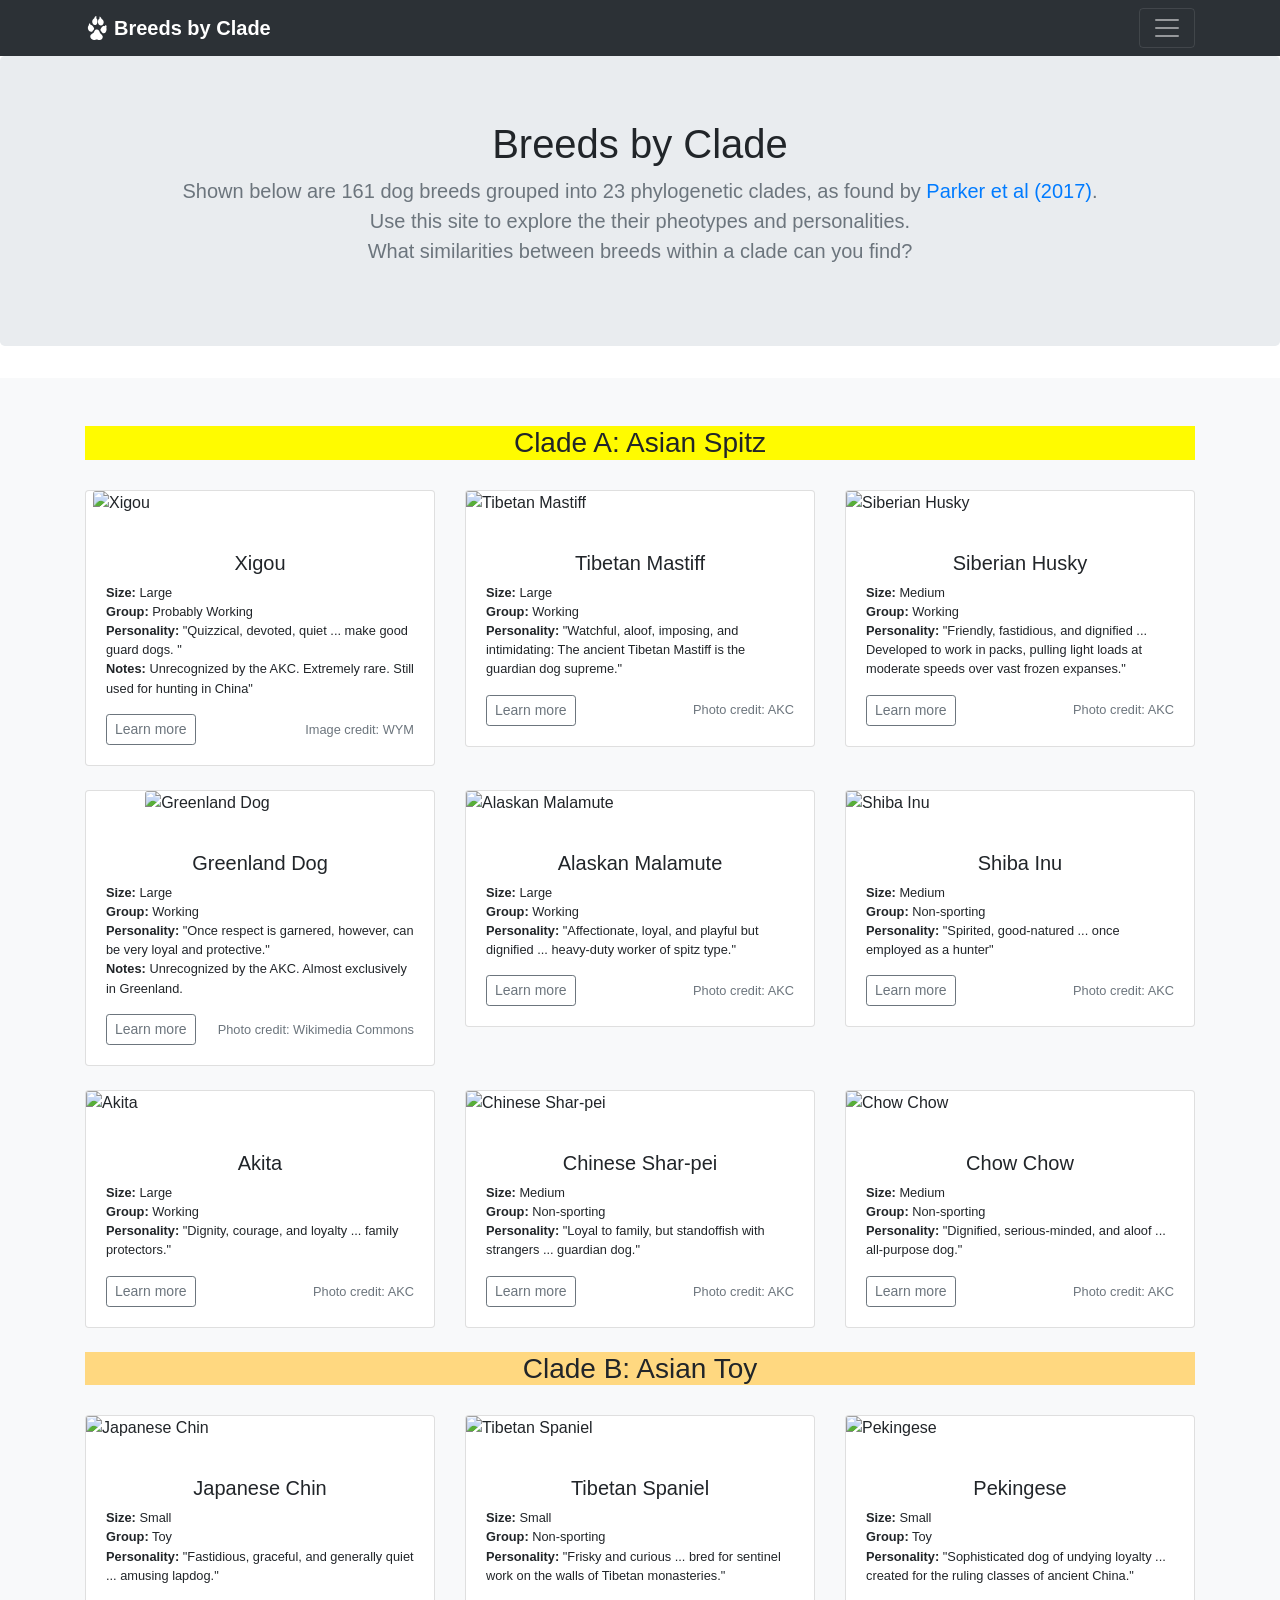
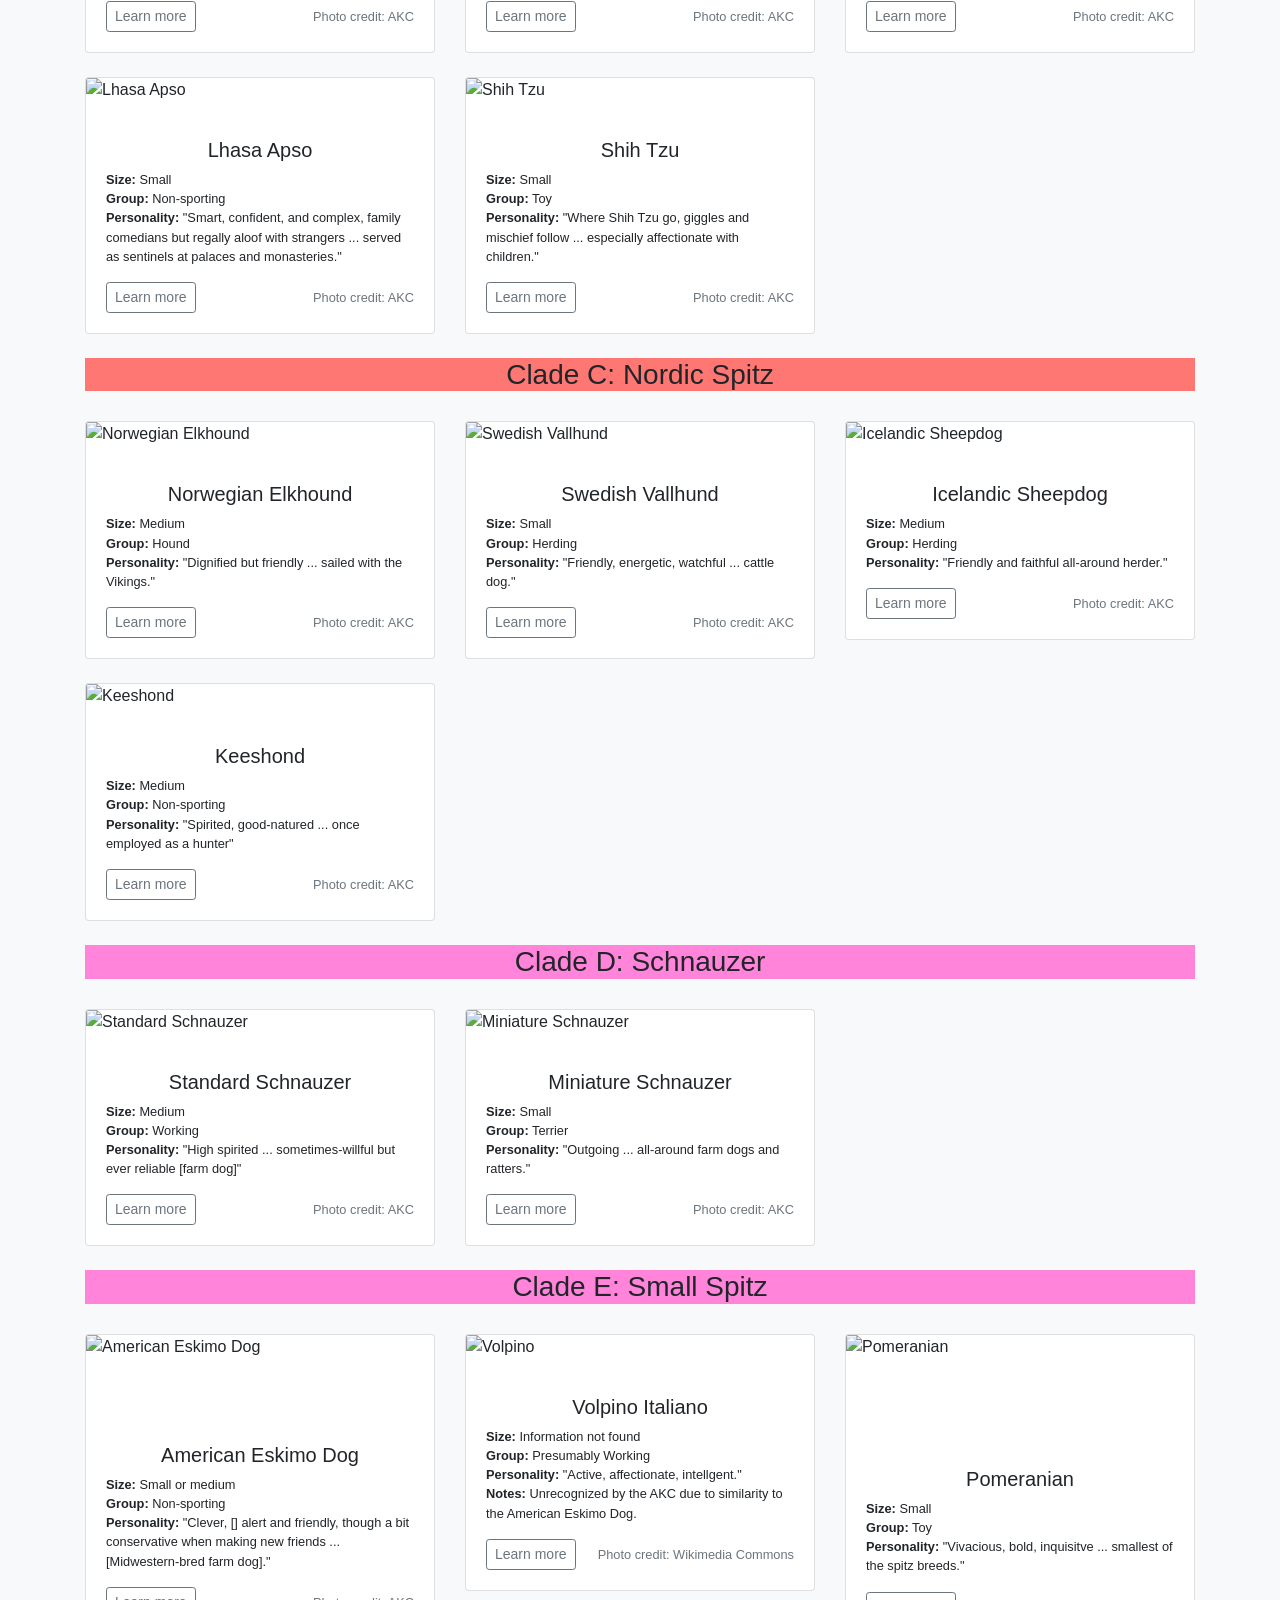
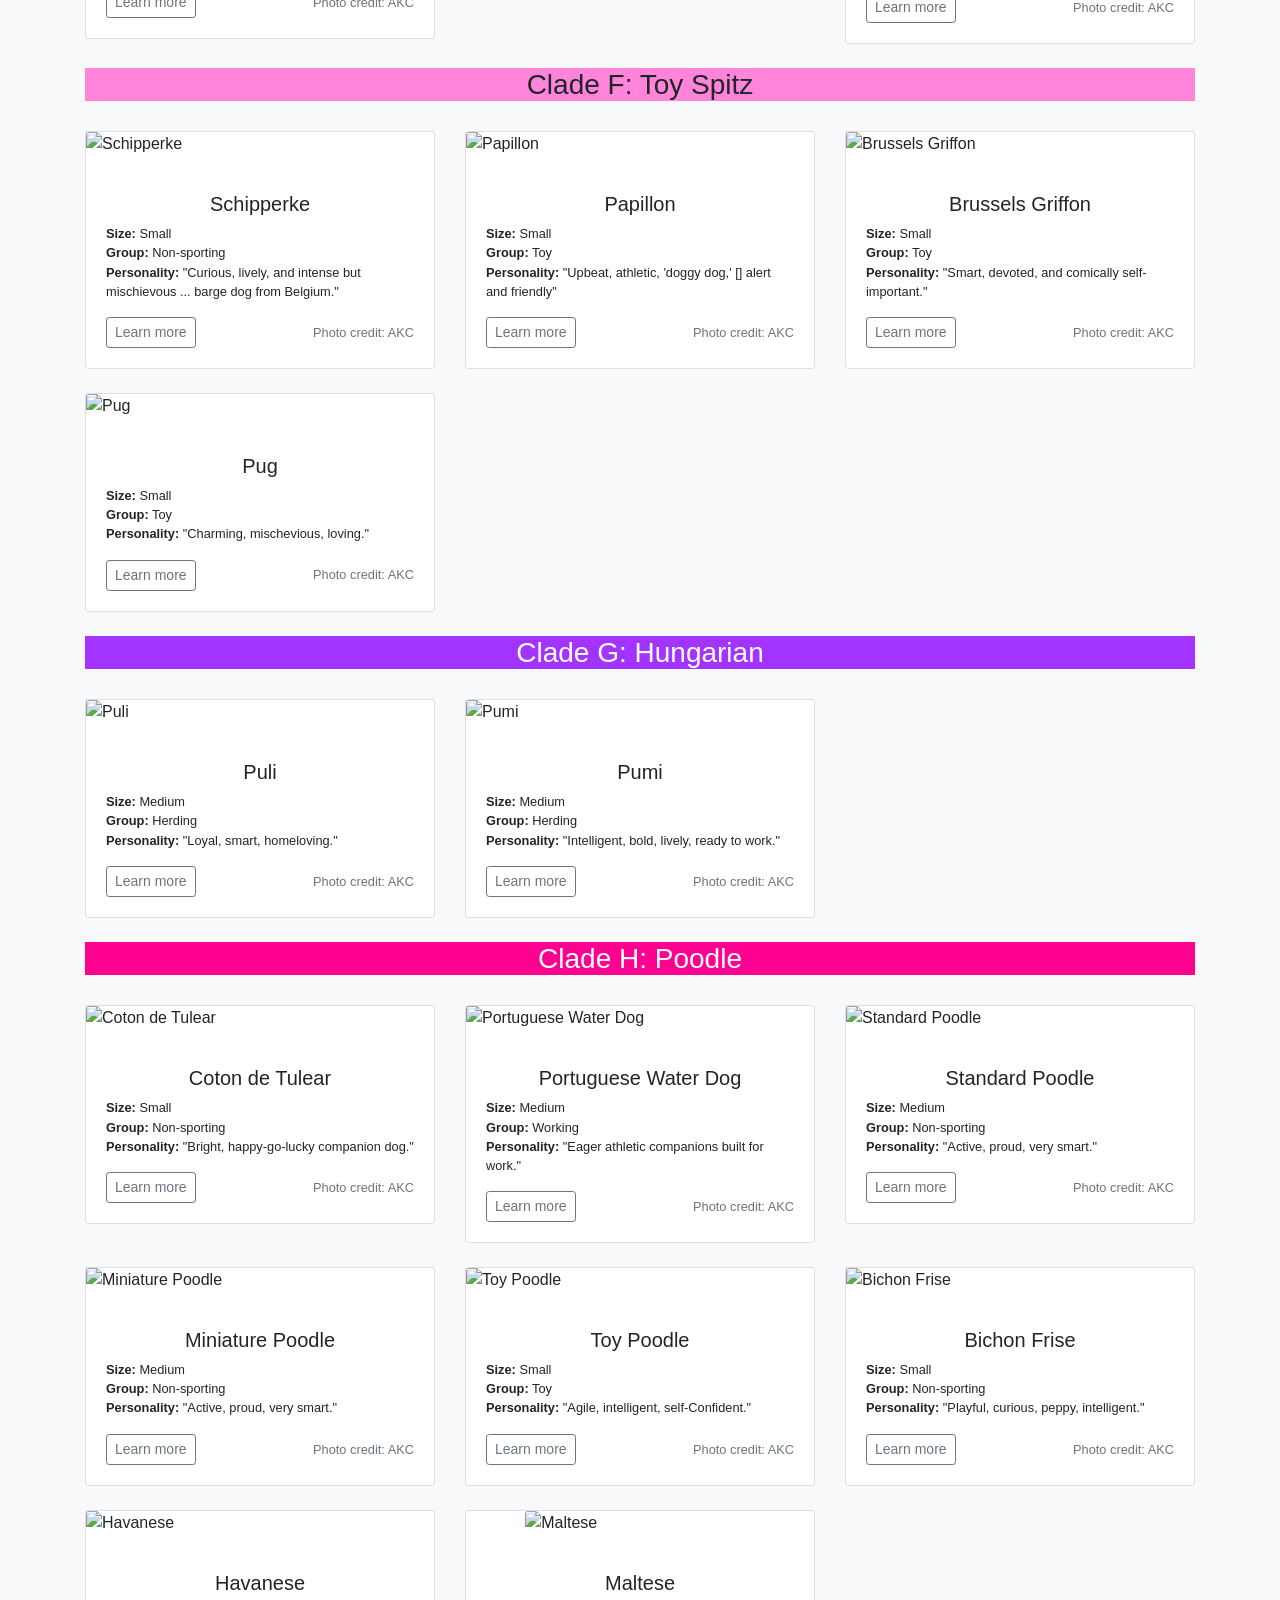
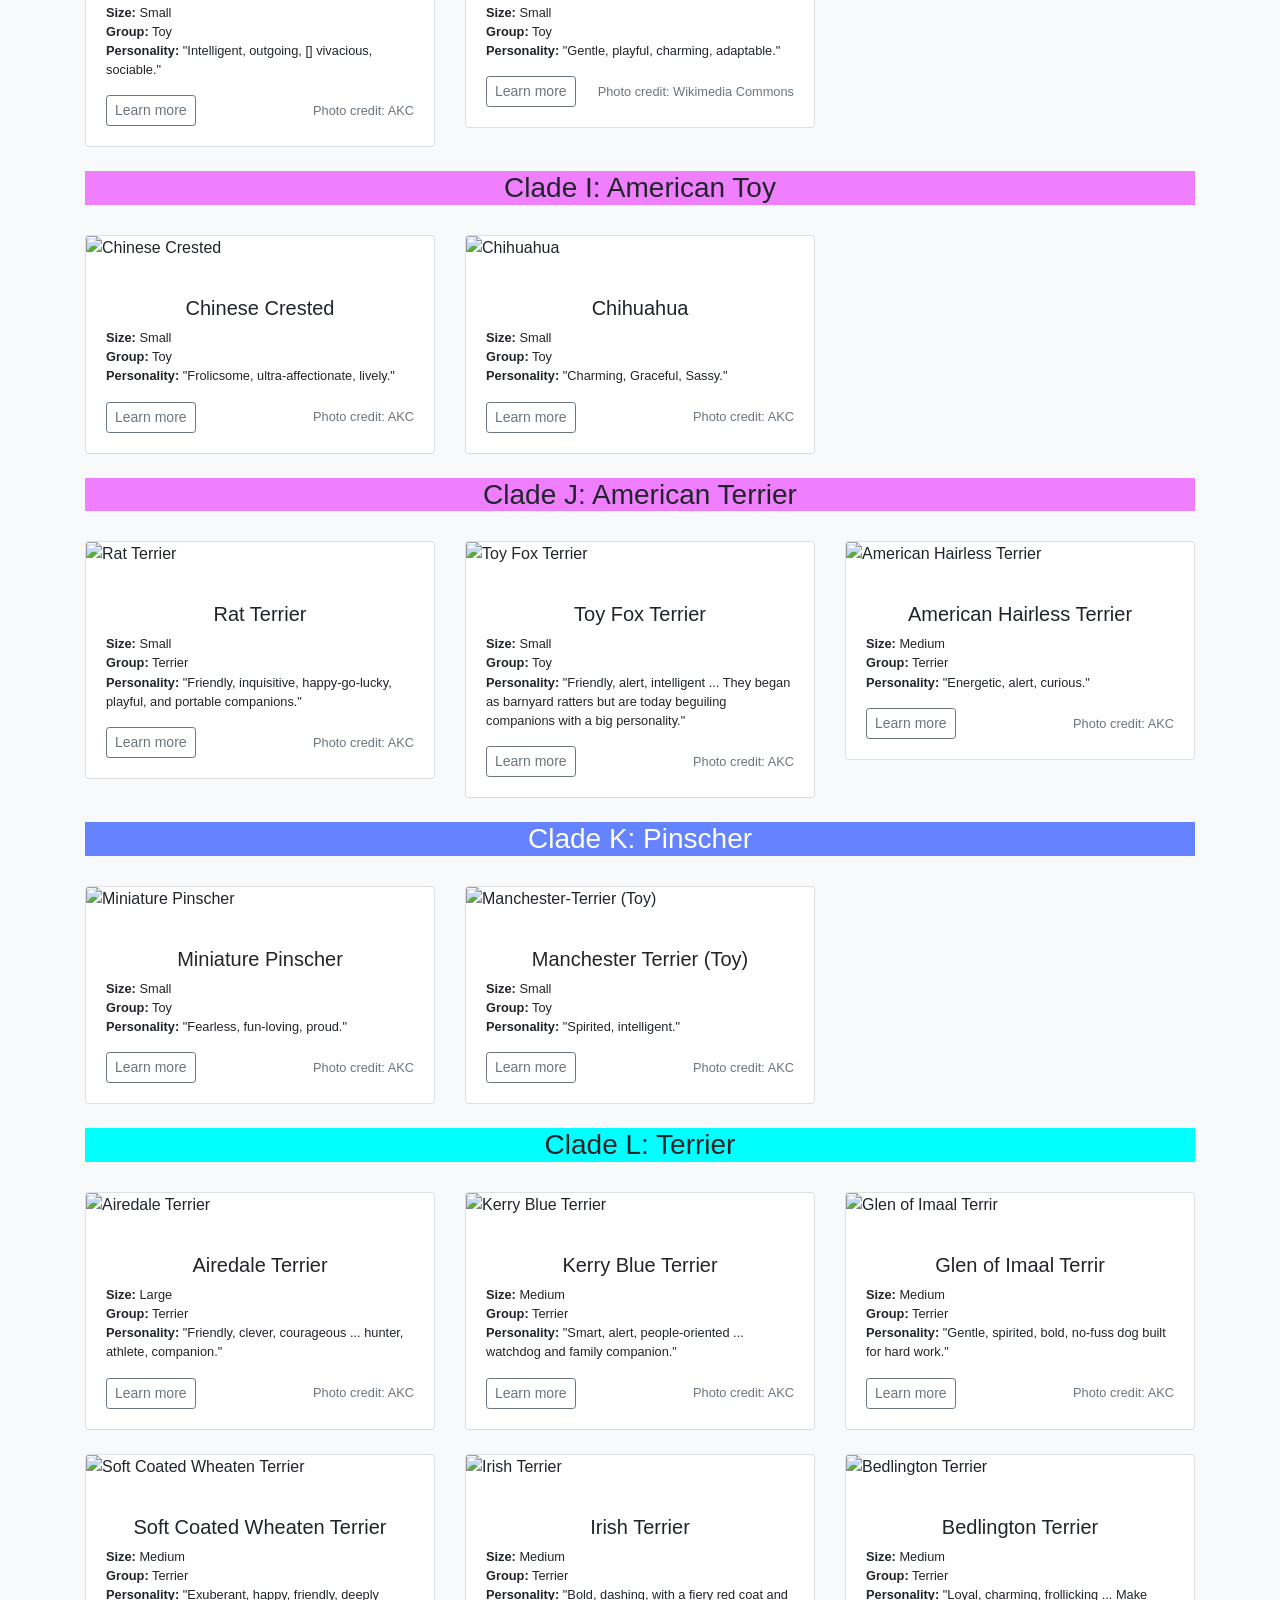
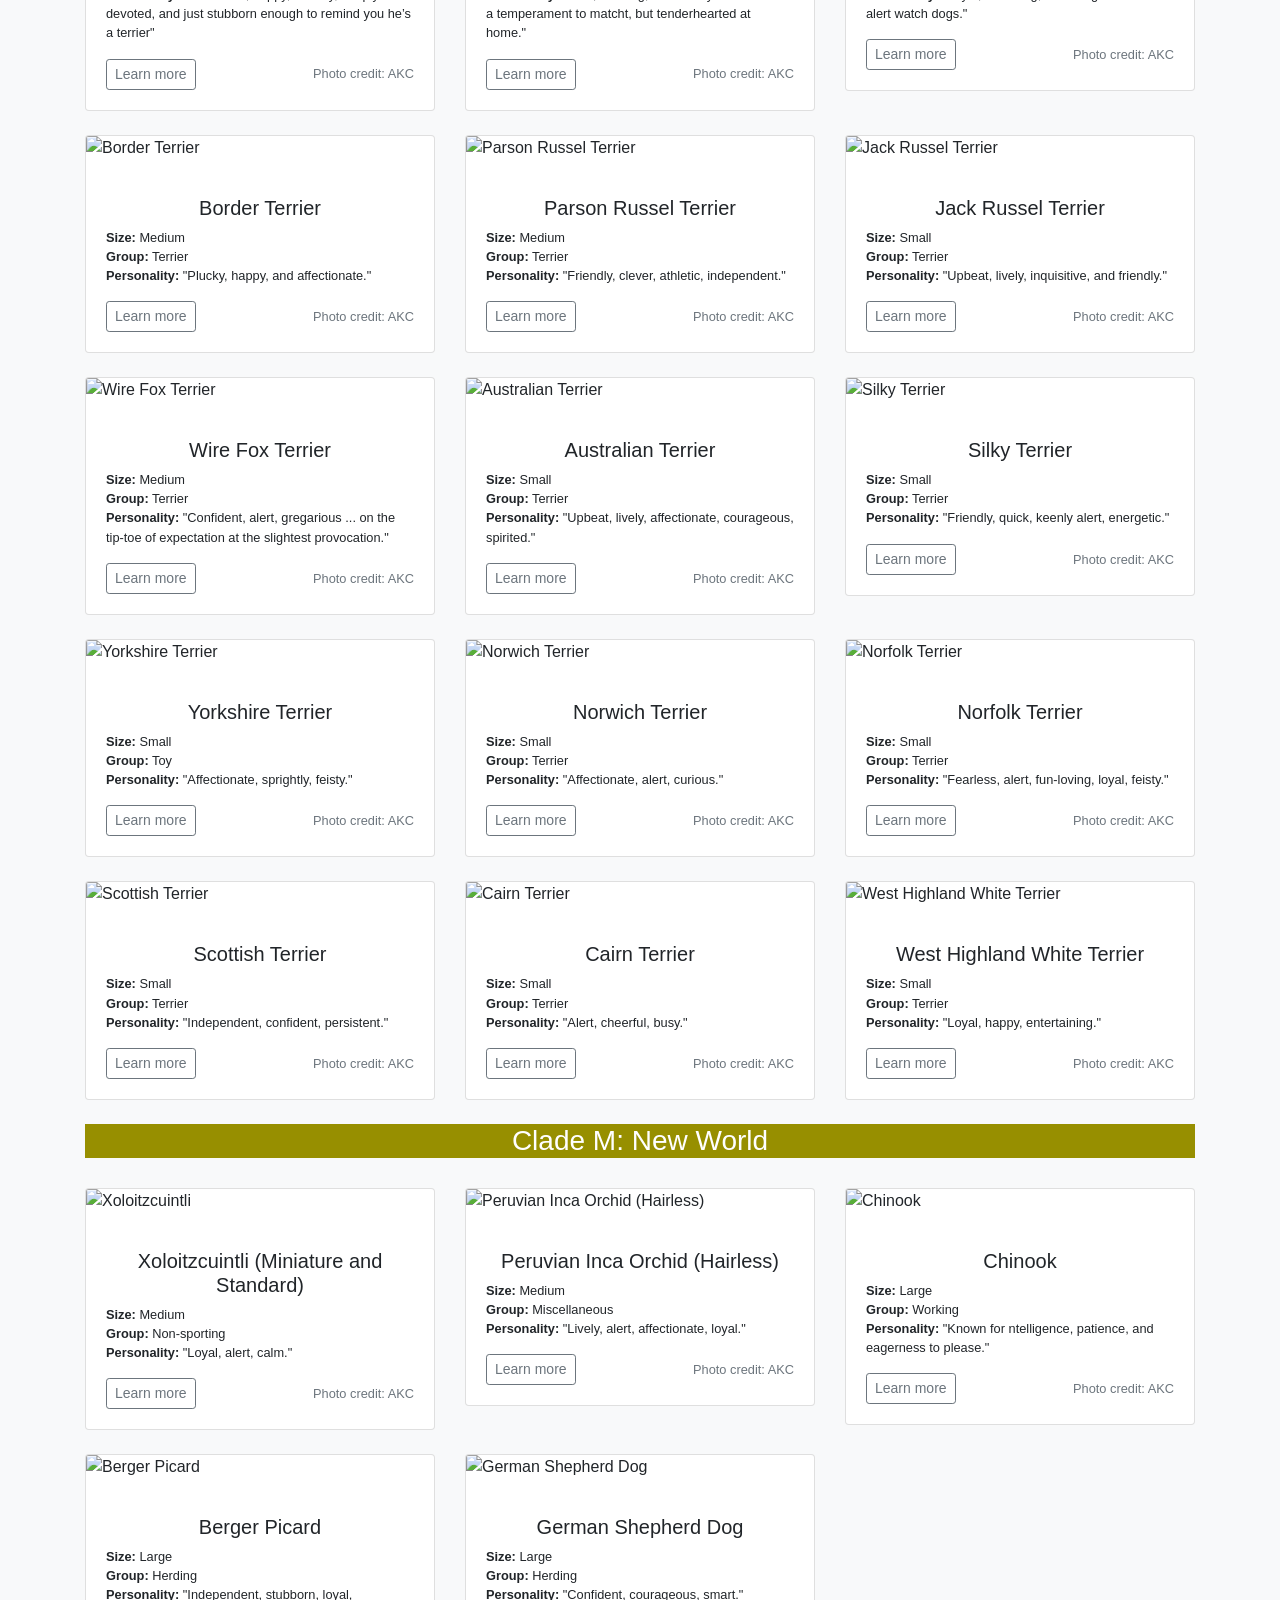
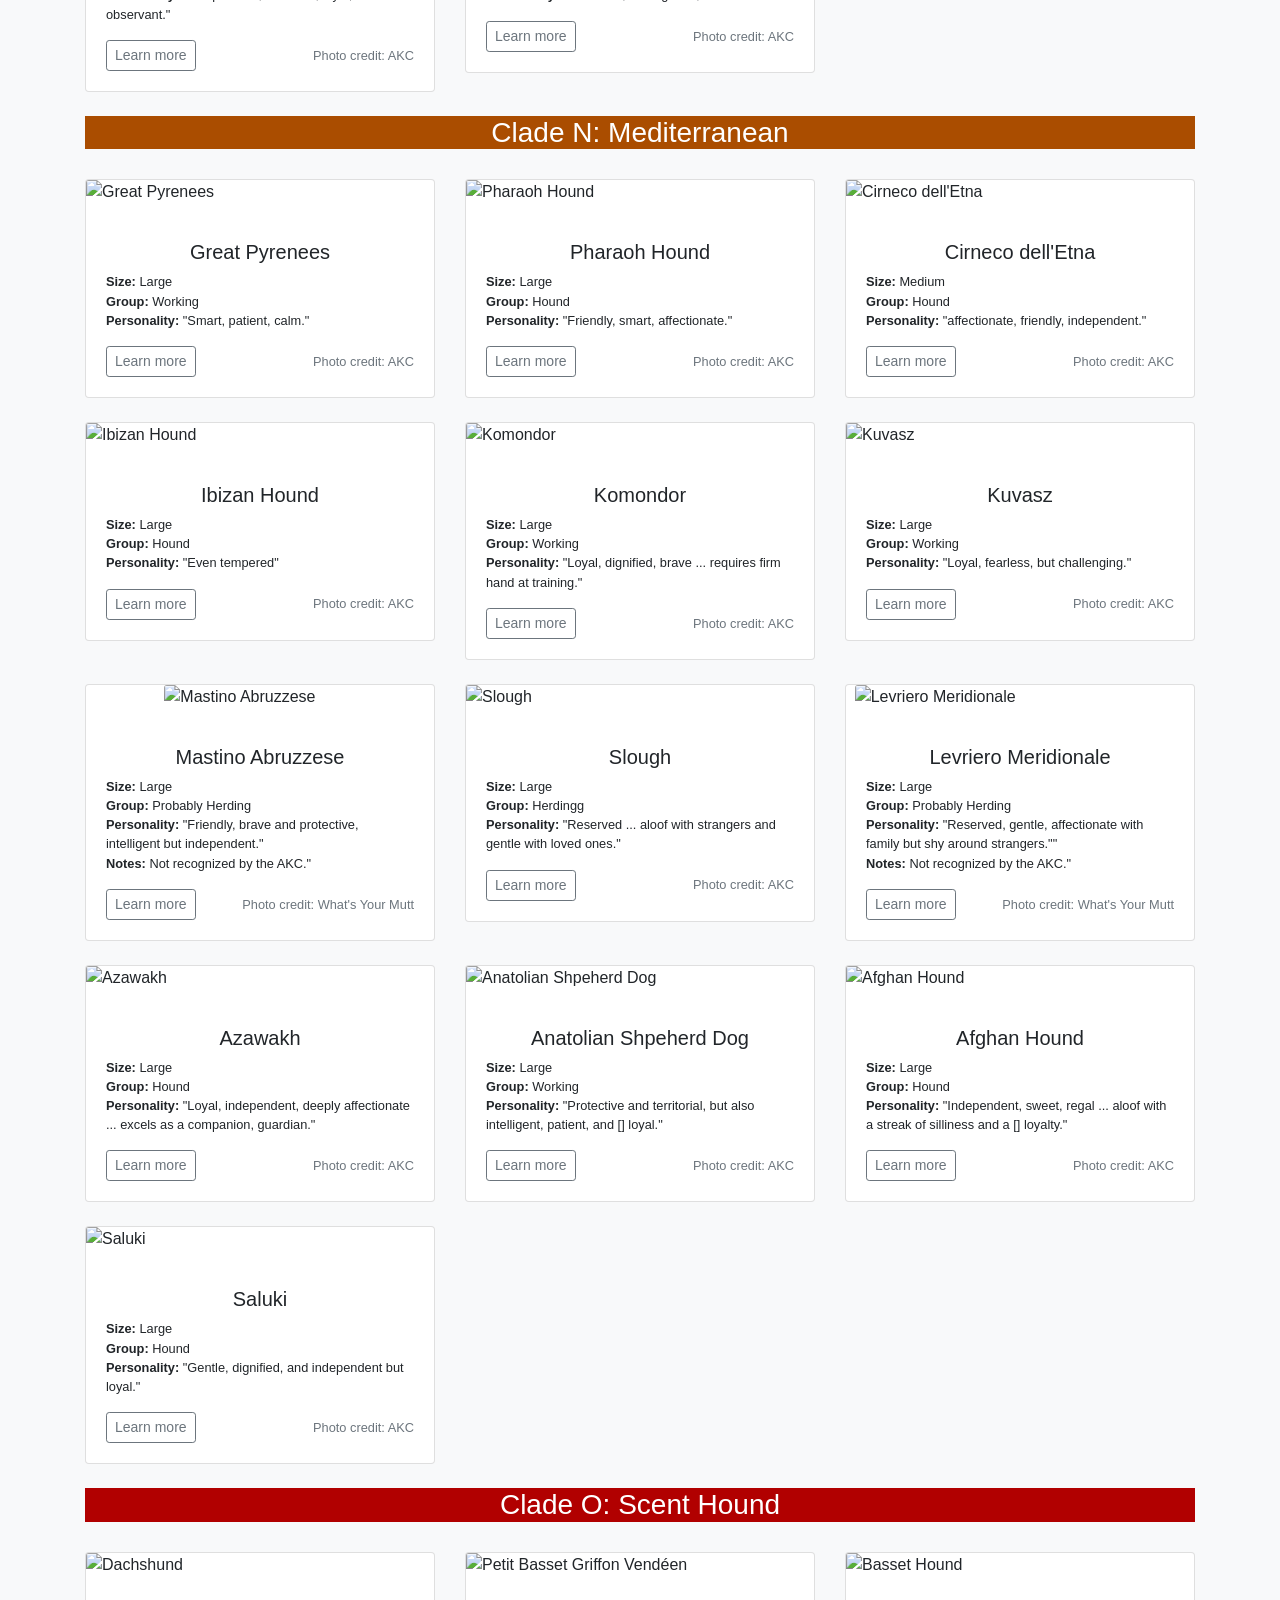
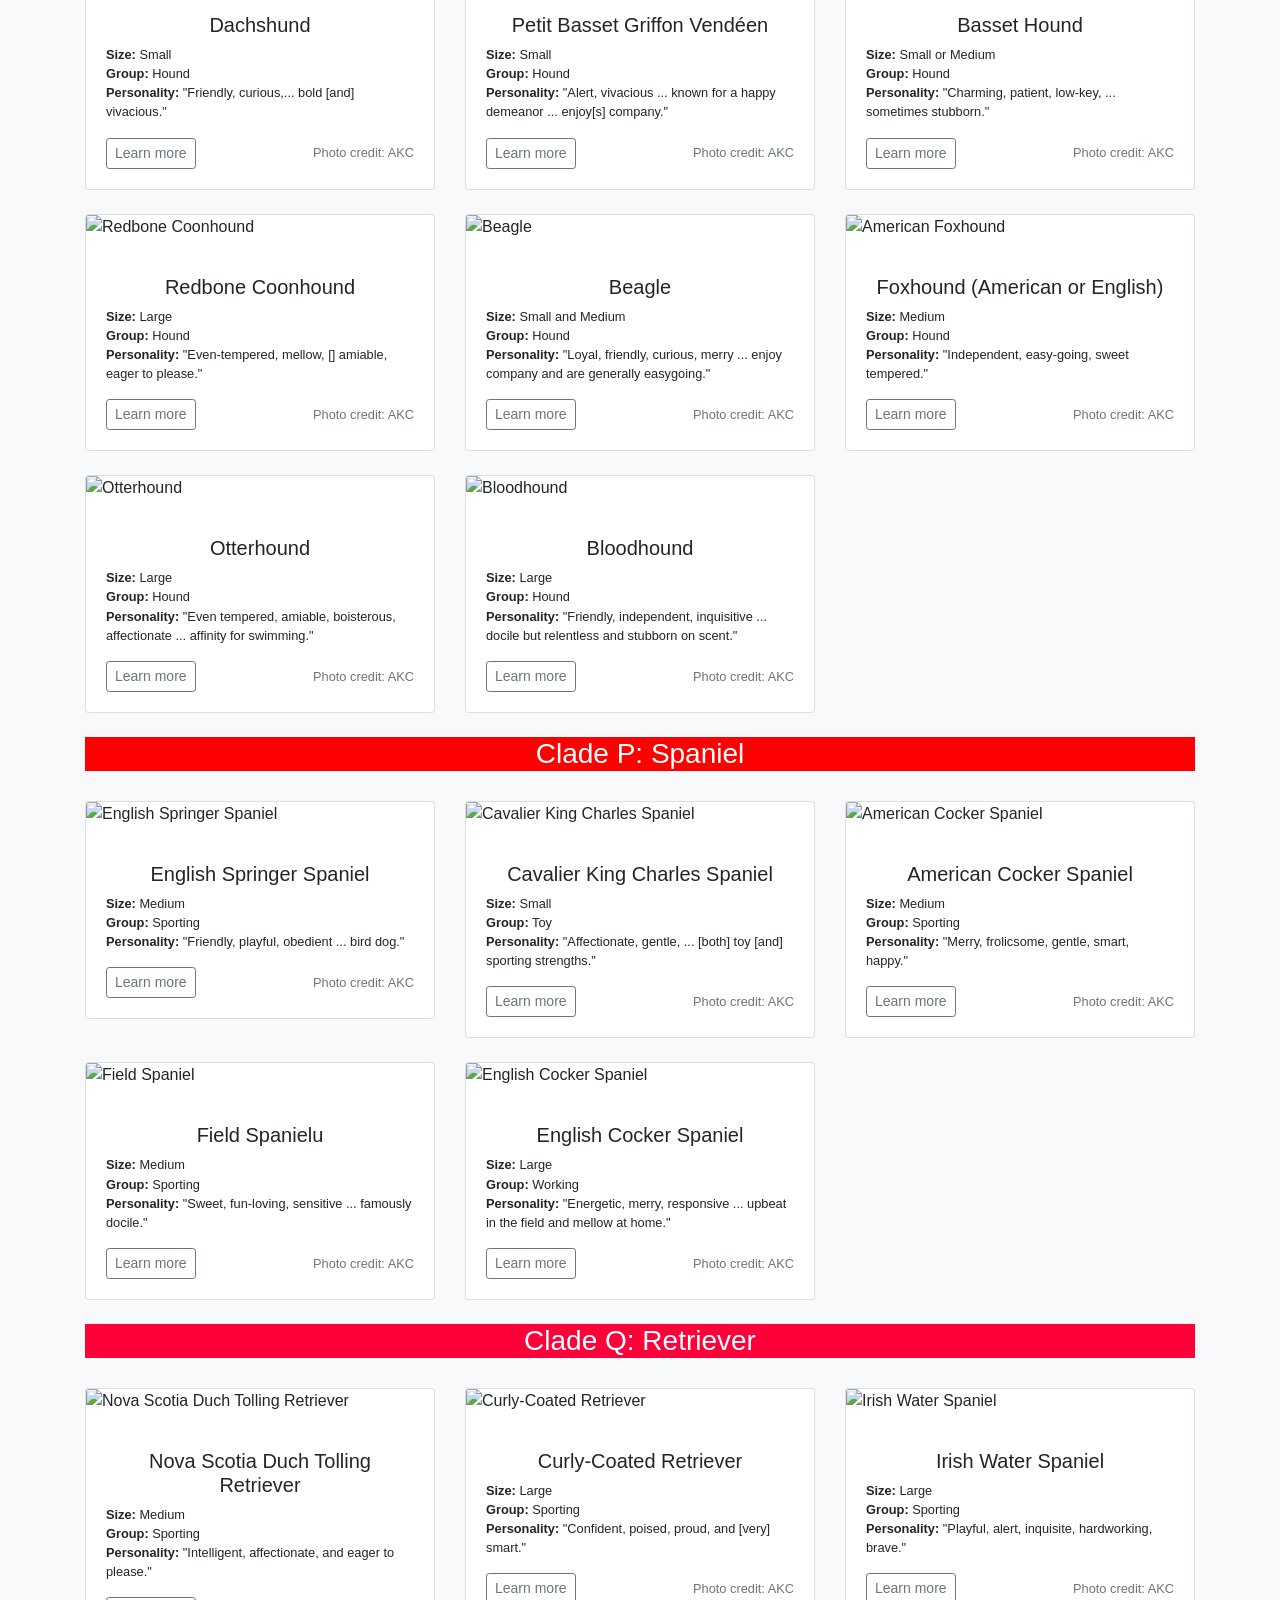
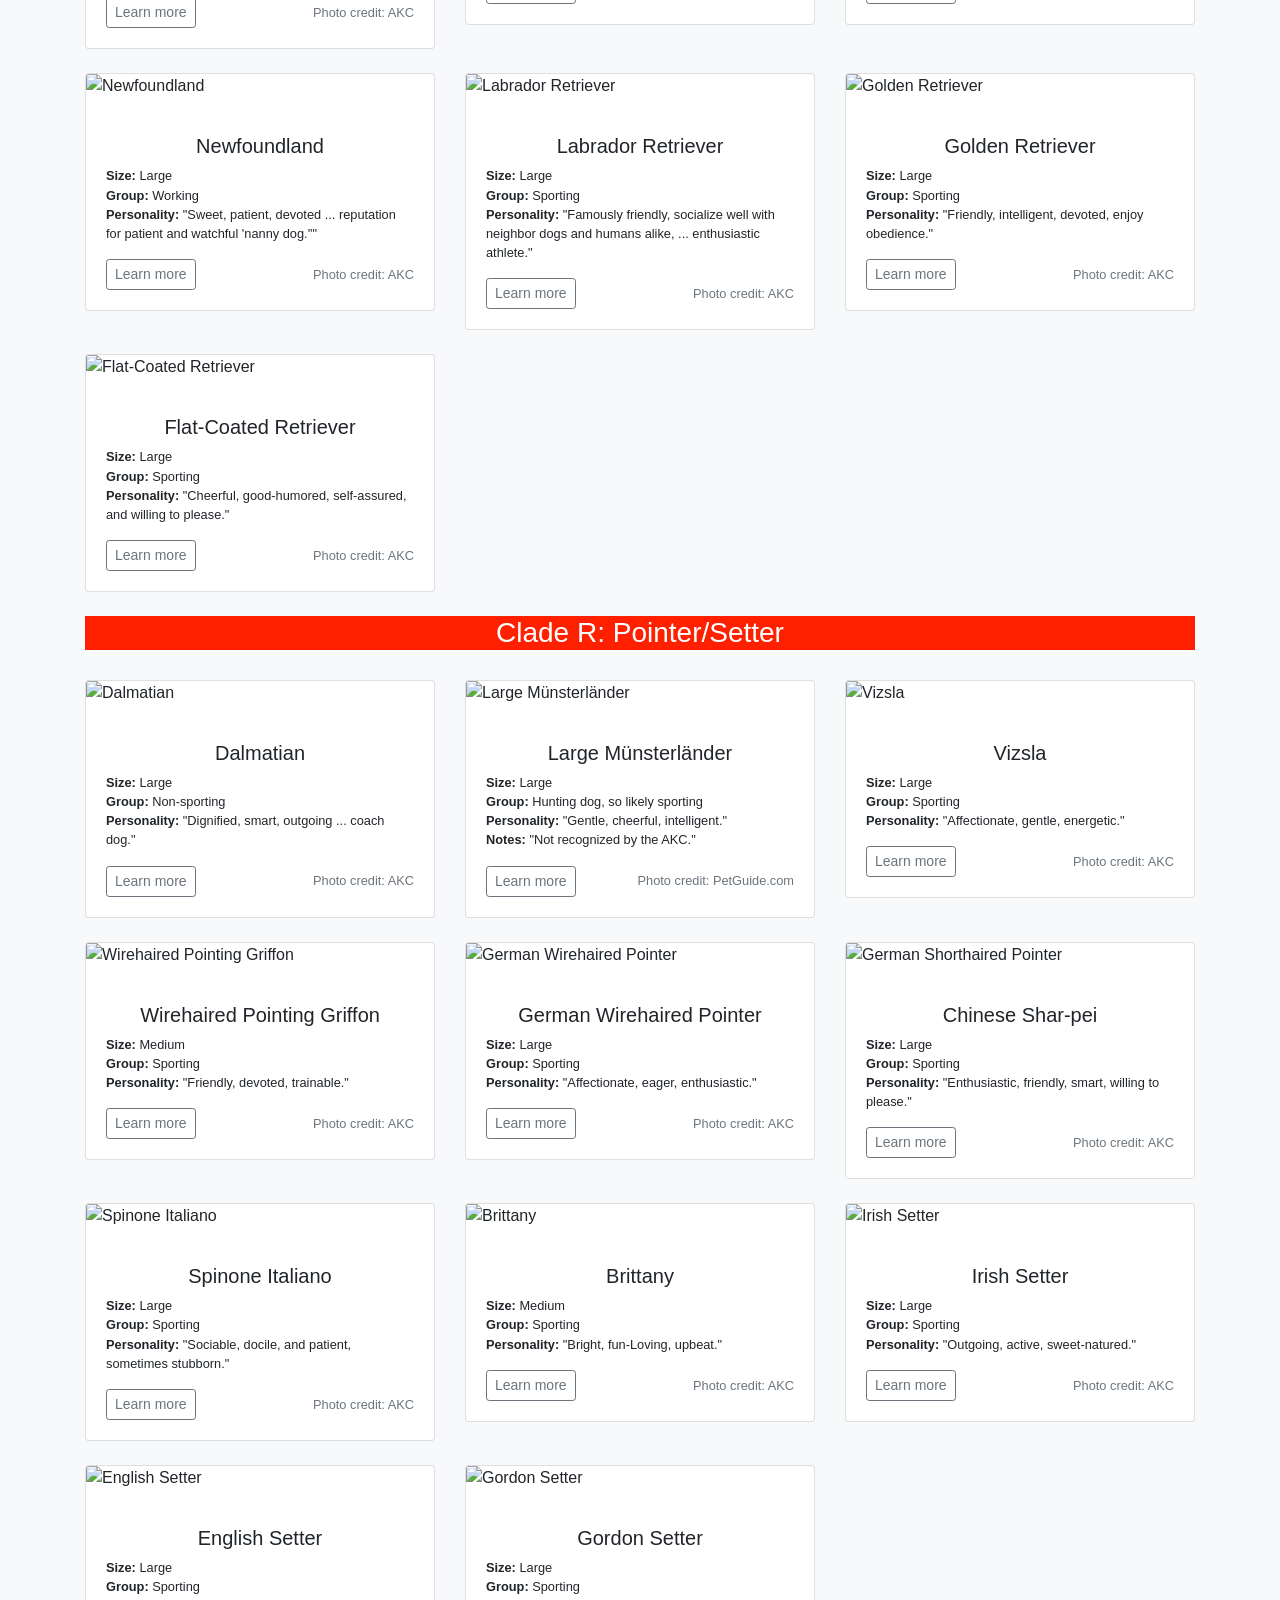
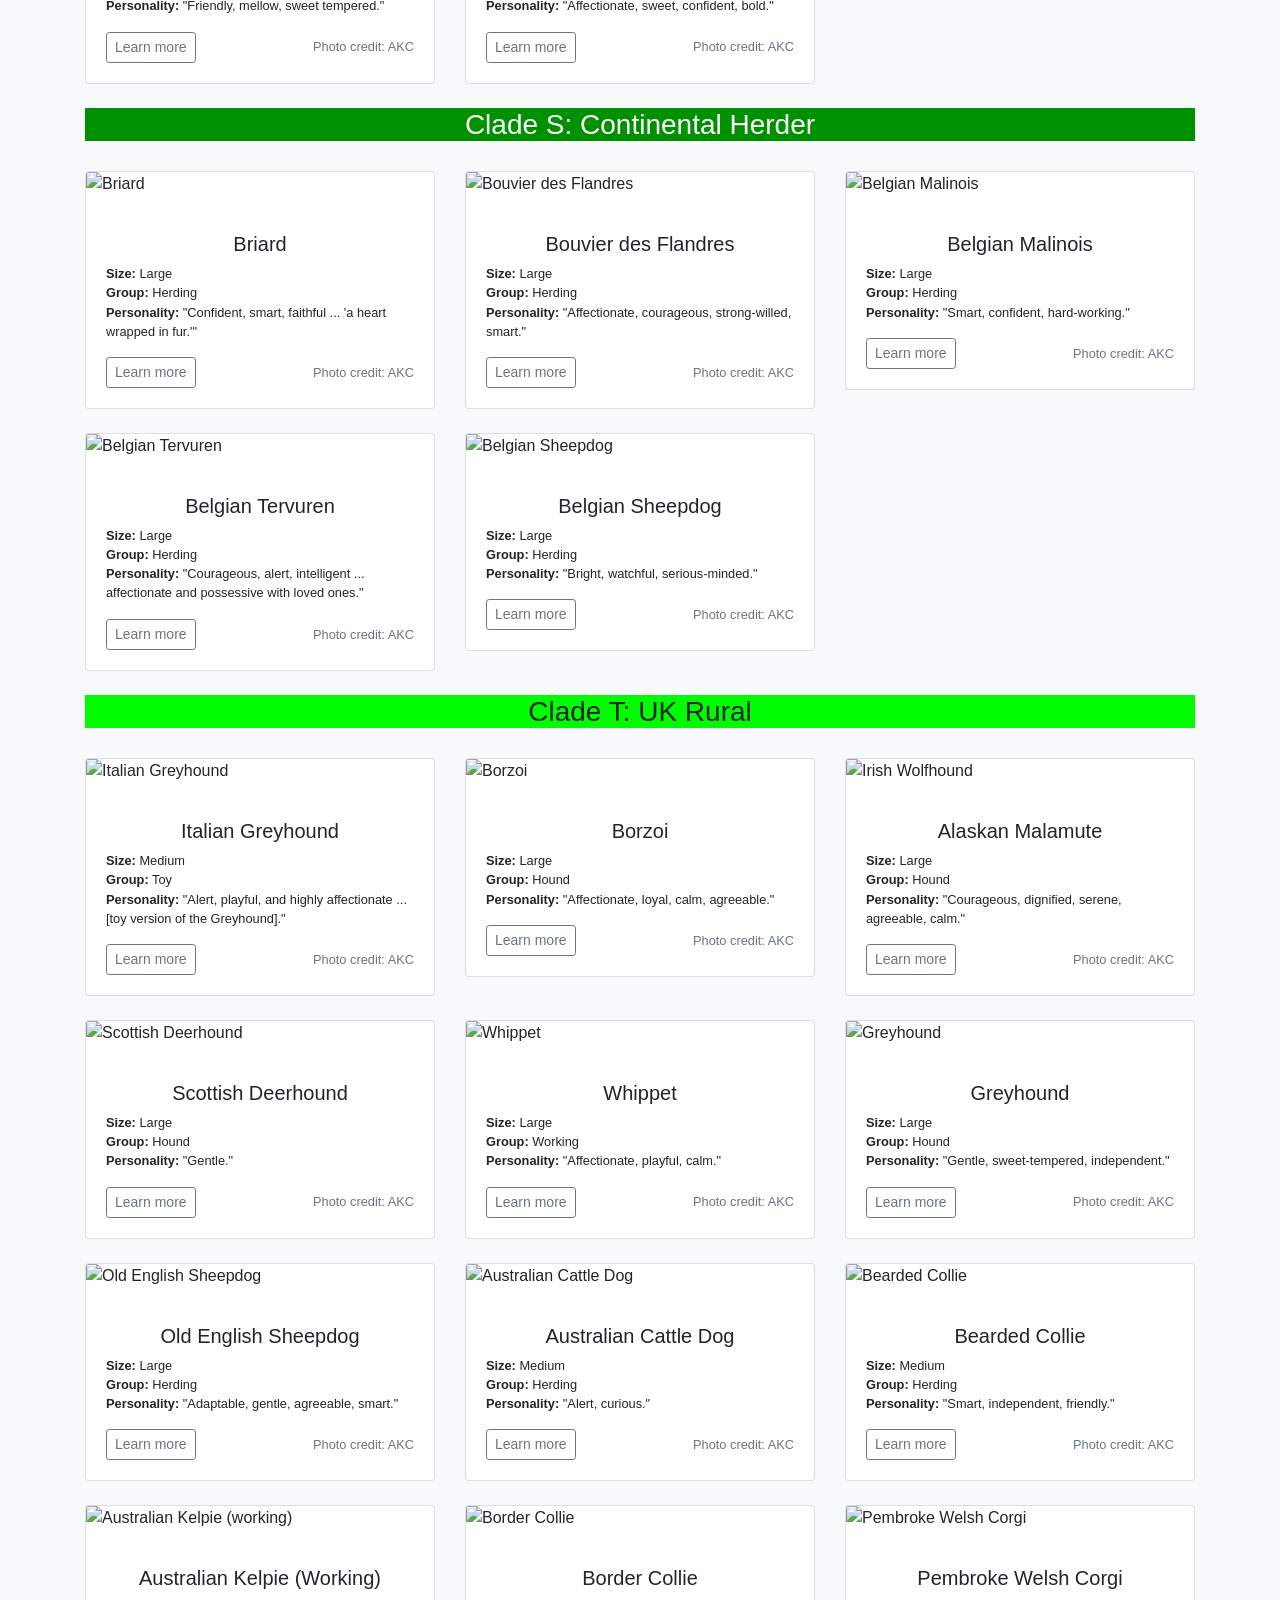
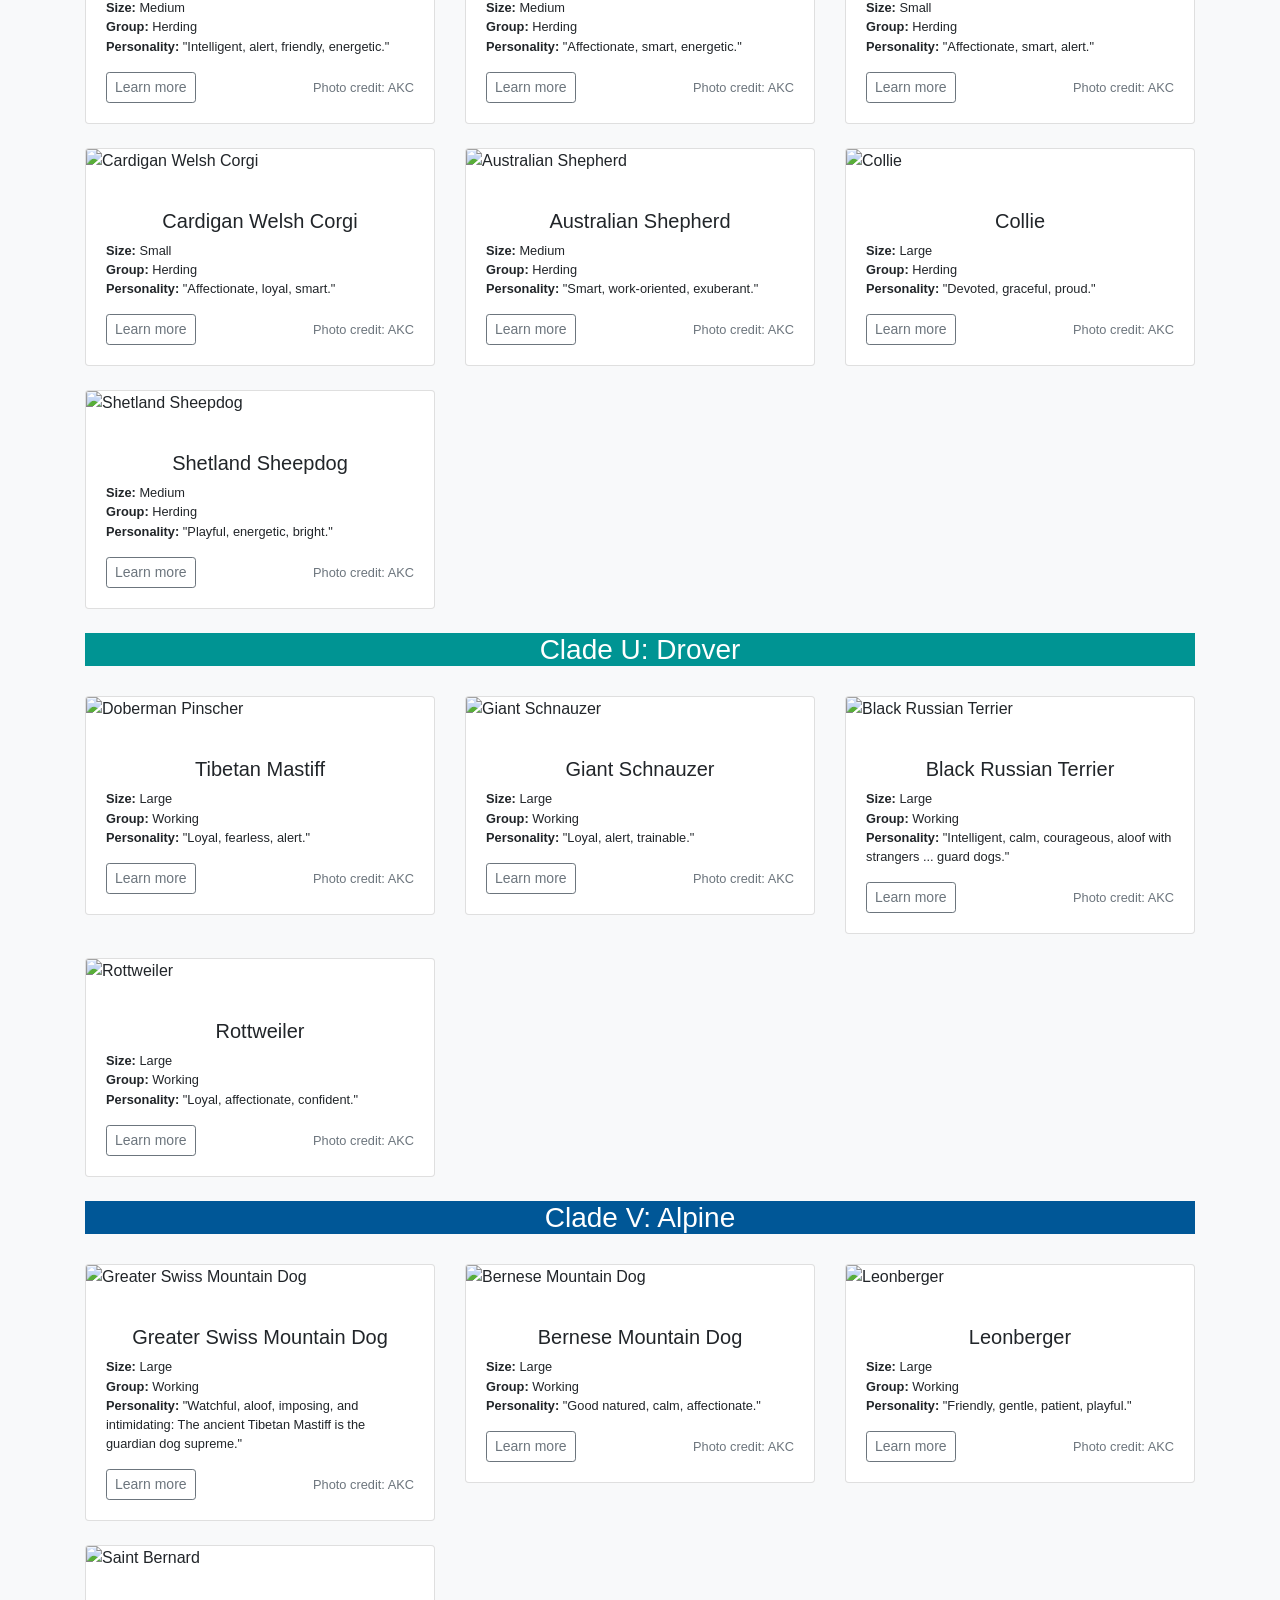
==== breeds-site/index.html @ f9722e48 "Final Draft for publication" ====
<!DOCTYPE html>
<html lang="en">
  <head>
    <meta charset="utf-8" />
    <meta
      name="viewport"
      content="width=device-width, initial-scale=1, shrink-to-fit=no"
    />
    <meta name="description" content="" />
    <meta name="author" content="" />
    <link rel="icon" href="/docs/4.0/assets/img/favicons/favicon.ico" />

    <title>Breeds by Clade</title>

    <link
      rel="canonical"
      href="https://getbootstrap.com/docs/4.0/examples/album/"
    />

    <!-- Bootstrap core CSS -->
    <link href="../main/css/bootstrap.min.css" rel="stylesheet" />

    <!-- Custom styles for this template -->
    <link href="breeds.css" rel="stylesheet" />
    <link href="special.css" rel="stylesheet" />
  </head>

  <body>
    <header>
      <div class="collapse bg-dark" id="navbarHeader" stye="padding-bottom:0">
        <div class="container">
          <div class="row">
            <div class="col-sm-12 col-md-8 py-4" stye="padding-bottom:0">
              <h5 class="text-white">The Clades</h5>
              <ul
                class="list-unstyled"
                style="    -moz-column-count: 4;
    -moz-column-gap: 20px;
    -webkit-column-count: 3;
    -webkit-column-gap: 20px;
    column-count: 4;
    column-gap: 20px;"
              >
                <li>
                  <a href="#clade-a" class="text-dark">
                    <span class="badge" style="background-color:#FFFB00"
                      >A</span
                    ></a
                  ><small class="text-white"> Asian Spitz</small>
                </li>
                <li>
                  <a href="#clade-b" class="text-dark">
                    <span class="badge" style="background-color:#FFD880"
                      >B</span
                    >
                  </a>
                  <small class="text-white"> Asian Toy</small>
                </li>
                <li>
                  <a href="#clade-c" class="text-dark">
                    <span class="badge" style="background-color:#FF7773"
                      >C</span
                    >
                  </a>
                  <small class="text-white"> Nordic Spitz</small>
                </li>
                <li>
                  <a href="#clade-d" class="text-dark">
                    <span class="badge" style="background-color:#FF84DA"
                      >D</span
                    >
                  </a>
                  <small class="text-white"> Schnauzer</small>
                </li>
                <li>
                  <a href="#clade-e" class="text-dark">
                    <span class="badge" style="background-color:#FF84DA"
                      >E</span
                    >
                  </a>
                  <small class="text-white"> Small Spitz</small>
                </li>
                <li>
                  <a href="#clade-f" class="text-dark">
                    <span class="badge" style="background-color:#FF84DA"
                      >F</span
                    >
                  </a>
                  <small class="text-white"> Toy Spitz</small>
                </li>
                <li>
                  <a href="#clade-g" class="text-dark">
                    <span
                      class="badge text-white"
                      style="background-color:#A334FF"
                      >G</span
                    >
                  </a>
                  <small class="text-white">
                    Hungarian
                  </small>
                </li>
                <li>
                  <a href="#clade-h" class="text-dark">
                    <span
                      class="badge text-white"
                      style="background-color:#FF0091"
                      >H</span
                    >
                  </a>
                  <small class="text-white"> Poodle</small>
                </li>
                <li>
                  <a href="#clade-i" class="text-dark">
                    <span class="badge" style="background-color:#EF7FFF"
                      >I</span
                    >
                  </a>
                  <small class="text-white"> American Toy</small>
                </li>
                <li>
                  <a href="#clade-j" class="text-dark">
                    <span class="badge" style="background-color:#EF7FFF"
                      >J</span
                    >
                  </a>
                  <small class="text-white"> American Terrier</small>
                </li>
                <li>
                  <a href="#clade-k" class="text-dark">
                    <span
                      class="badge text-white"
                      style="background-color:#6683FF"
                      >K</span
                    >
                  </a>
                  <small class="text-white"> Pinscher</small>
                </li>
                <li>
                  <a href="#clade-l" class="text-dark">
                    <span class="badge" style="background-color:#00FFFF"
                      >L</span
                    >
                  </a>
                  <small class="text-white"> Terrier</small>
                </li>
                <li>
                  <a href="#clade-m" class="text-dark">
                    <span
                      class="badge text-white"
                      style="background-color:#978F00"
                      >M</span
                    >
                  </a>
                  <small class="text-white"> New World</small>
                </li>
                <li>
                  <a href="#clade-n" class="text-dark">
                    <span
                      class="badge text-white"
                      style="background-color:#AA4D00"
                      >N</span
                    >
                  </a>
                  <small class="text-white"> Mediterranean</small>
                </li>
                <li>
                  <a href="#clade-o" class="text-dark">
                    <span
                      class="badge text-white"
                      style="background-color:#B10000"
                      >O</span
                    >
                  </a>
                  <small class="text-white"> Scent Hound</small>
                </li>
                <li>
                  <a href="#clade-p" class="text-dark">
                    <span
                      class="badge text-white"
                      style="background-color:#FF0000"
                      >P</span
                    >
                  </a>
                  <small class="text-white"> Spaniel</small>
                </li>
                <li>
                  <a href="#clade-q" class="text-dark">
                    <span
                      class="badge text-white"
                      style="background-color:#FF0038"
                      >Q</span
                    >
                  </a>
                  <small class="text-white"> Retriever</small>
                </li>
                <li>
                  <a href="#clade-r" class="text-dark">
                    <span
                      class="badge text-white"
                      style="background-color:#FF2000"
                      >R</span
                    >
                  </a>
                  <small class="text-white"> Pointer/Setter</small>
                </li>
                <li>
                  <a href="#clade-s" class="text-dark">
                    <span
                      class="badge text-white"
                      style="background-color:#009100"
                      >S</span
                    >
                  </a>
                  <small class="text-white"> Continental Herder</small>
                </li>
                <li>
                  <a href="#clade-t" class="text-dark">
                    <span class="badge" style="background-color:#00FC00"
                      >T</span
                    >
                  </a>
                  <small class="text-white"> UK Rural</small>
                </li>
                <li>
                  <a href="#clade-u" class="text-dark">
                    <span
                      class="badge text-white"
                      style="background-color:#009493"
                      >U</span
                    >
                  </a>
                  <small class="text-white"> Drover</small>
                </li>
                <li>
                  <a href="#clade-v" class="text-dark">
                    <span
                      class="badge text-white"
                      style="background-color:#005797"
                      >V</span
                    >
                  </a>
                  <small class="text-white"> Alpine</small>
                </li>
                <li>
                  <a href="#clade-w" class="text-dark">
                    <span
                      class="badge text-white"
                      style="background-color:#0037FF"
                      >W</span
                    >
                  </a>
                  <small class="text-white">
                    European Mastiff
                  </small>
                </li>
                <li>
                  <a href="#misc" class="text-dark">
                    <span class="badge text-white" style="background-color:grey"
                      >&#9830;</span
                    >
                  </a>
                  <small class="text-white">
                    Miscelaneous
                  </small>
                </li>
              </ul>
            </div>

            <div class="col-sm-4 col-md-2 py-4" stye="padding-bottom:0">
              <h5 class="text-white">Cladogram</h5>
              <a href="#" class="pop">
                <img src="Cladogram.jpg" class="img-fluid rounded" />
              </a>
              <div class="text-center">
                <small class="text-white">Click image to enlarge</small>
              </div>
            </div>

            <div class="col-sm-8 col-md-2 py-4" stye="padding-bottom:0">
              <h5 class="text-white">Appendices</h5>
              <ul class="list-unstyled">
                <li class="mt-2">
                  <a href="#definitions" style="color:rgb(161, 197, 245)"
                    ><u>Definitions</u></a
                  >
                </li>
                <li class="mt-2">
                  <a href="#clade-index" style="color:rgb(161, 197, 245)"
                    ><u>Clades Index</u></a
                  >
                </li>
                <li class="mt-2">
                  <a href="#about-site" style="color:rgb(161, 197, 245)"
                    ><u>About Site</u></a
                  >
                </li>
              </ul>
              <br />
              <small style="color:white; opacity:.60;"
                >Image credit:
                <a
                  href="https://www.sciencedirect.com/science/article/pii/S2211124717304564"
                  target="_blank"
                  style="color:white; opacity:.75;"
                  >Parker et al.</a
                >
              </small>
            </div>
          </div>
        </div>
      </div>
      <div
        class="navbar navbar-dark box-shadow"
        style="background-color:#2c3136;"
      >
        <div class="container d-flex justify-content-between">
          <a href="#" class="navbar-brand d-flex align-items-center">
            <svg
              xmlns="http://www.w3.org/2000/svg"
              x="0px"
              y="0px"
              width="1.2em"
              height="1.2em"
              viewBox="0 0 172 172"
              style=" fill:#000000; margin-right:5px"
            >
              <g
                fill="none"
                fill-rule="nonzero"
                stroke="none"
                stroke-width="1"
                stroke-linecap="butt"
                stroke-linejoin="miter"
                stroke-miterlimit="10"
                stroke-dasharray=""
                stroke-dashoffset="0"
                font-family="none"
                font-weight="none"
                font-size="none"
                text-anchor="none"
                style="mix-blend-mode: normal"
              >
                <path d="M0,172v-172h172v172z" fill="none"></path>
                <g fill="#ffffff">
                  <path
                    d="M79.335,0.645c-2.83531,0.56438 -10.23937,5.16 -12.7925,14.9425c-9.44656,4.64938 -14.9425,17.0925 -14.9425,24.51c0,10.50813 6.24844,25.2625 20.1025,25.2625c14.56625,0 17.7375,-18.78562 17.7375,-26.015c0,-14.70062 -3.88344,-21.285 -8.6,-23.9725c1.88125,-8.02219 0.63156,-14.10937 -0.645,-14.7275c-0.18812,-0.09406 -0.44344,-0.08062 -0.86,0zM105.6725,4.3c-1.26312,0.55094 -1.76031,5.73781 -1.29,13.33c-7.35031,2.01563 -11.5025,11.24719 -11.5025,26.015c0,7.88781 4.90469,25.155 19.565,25.155c14.95594,0 21.715,-13.66594 21.715,-23.3275c0,-8.51937 -6.06031,-20.3175 -15.91,-25.585c-2.66062,-9.00312 -11.11281,-16.21906 -12.5775,-15.5875zM35.69,52.245c-1.505,-0.40312 -7.60562,3.19813 -8.815,15.05c-0.40312,0.43 -0.69875,0.92719 -1.075,1.3975c-4.74344,5.99313 -6.3425,15.265 -4.1925,24.295c2.41875,10.18563 10.965,20.5325 22.6825,20.5325c6.08719,0 8.65375,-3.77594 10.75,-6.7725c0.9675,-1.3975 1.935,-2.71437 3.225,-3.87l0.5375,-0.43c3.50719,-3.13094 6.5575,-5.88562 6.5575,-12.3625c0,-3.68187 -3.06375,-7.86094 -6.5575,-12.685c-0.86,-1.1825 -1.66625,-2.365 -2.4725,-3.5475c-3.96406,-5.77812 -8.82844,-11.9325 -16.4475,-11.9325c-0.3225,0 -0.645,-0.01344 -0.9675,0c-0.83312,-4.78375 -2.17687,-9.37937 -3.225,-9.675zM148.565,64.07c-1.19594,0 -4.07156,4.43438 -6.02,9.3525c-2.0425,-0.77937 -4.25969,-1.1825 -6.665,-1.1825c-6.5575,0 -12.59094,3.655 -17.415,10.6425l-1.6125,2.2575c-3.66844,5.20031 -6.7725,9.70188 -6.7725,13.6525c0,4.90469 2.32469,7.29656 4.4075,9.46c0.88688,0.91375 1.8275,1.89469 2.6875,3.1175l0.5375,0.7525c3.64156,5.22719 8.17,11.7175 16.2325,11.7175c14.35125,0 17.33438,-11.56969 19.35,-19.2425l0.3225,-1.29c1.74688,-6.54406 1.43781,-13.19562 -0.645,-18.705c5.38844,-11.55625 -2.72781,-20.5325 -4.4075,-20.5325zM84.925,96.32c-10.54844,0 -14.39156,2.31125 -19.78,17.3075c-2.55312,7.12188 -8.23719,10.72313 -13.6525,14.2975c-6.73219,4.44781 -13.6525,9.04344 -13.6525,19.4575c0,11.05906 11.22031,24.6175 24.295,24.6175c5.59,0 9.72875,-1.14219 13.4375,-2.15c3.01,-0.81969 5.68406,-1.505 8.6,-1.505c2.84875,0 5.02563,0.55094 7.525,1.29c3.23844,0.95406 6.89344,2.0425 12.685,2.0425c15.74875,0 22.8975,-11.73094 22.8975,-22.6825c0,-7.36375 -5.71094,-12.9 -11.2875,-18.275c-4.93156,-4.74344 -10.07812,-9.64812 -11.395,-15.695c-1.74687,-8.02219 -5.67062,-18.705 -19.6725,-18.705z"
                  ></path>
                </g>
              </g>
            </svg>
            <strong>Breeds by Clade</strong>
          </a>
          <button
            class="navbar-toggler"
            type="button"
            data-toggle="collapse"
            data-target="#navbarHeader"
            aria-controls="navbarHeader"
            aria-expanded="false"
            aria-label="Toggle navigation"
          >
            <span class="navbar-toggler-icon"></span>
          </button>
        </div>
      </div>
    </header>

    <main role="main">
      <section class="jumbotron text-center">
        <div class="container">
          <h1 class="jumbotron-heading">Breeds by Clade</h1>
          <p class="lead text-muted">
            Shown below are 161 dog breeds grouped into 23 phylogenetic clades,
            as found by
            <a
              href="https://www.sciencedirect.com/science/article/pii/S2211124717304564"
              target="_blank"
              >Parker et al (2017)</a
            >. <br />
            Use this site to explore the their pheotypes and personalities.
            <br />
            What similarities between breeds within a clade can you find?
          </p>
        </div>
      </section>

      <div class="album py-5 bg-light ">
        <div class="container ">
          <!-- CLADE A -->
          <div
            class="text-center "
            style="background-color:#FFFB00; margin-bottom:30px "
          >
            <h3 id="clade-a ">Clade A: Asian Spitz</h3>
          </div>
          <div class="row ">
            <!-- SECTION 1 -->
            <div class="col-md-4 ">
              <div class="card mb-4 box-shadow ">
                <img
                  class="card-img-top "
                  src="https://www.whatsyourmuttdna.com/wp-content/uploads/Levriero-Meridionale.jpg "
                  alt="Xigou "
                  style="width:96%; display: block; margin-left: auto; margin-right: auto; "
                />
                <div class="card-body ">
                  <p class="card-text "></p>
                  <div class="text-center ">
                    <h5>Xigou</h5>
                  </div>

                  <ul class="list-unstyled " style="padding:0 ">
                    <small>
                      <li>
                        <span class="font-weight-bold ">Size:</span> Large
                      </li>
                      <li>
                        <span class="font-weight-bold ">Group:</span> Probably
                        Working
                      </li>
                      <li>
                        <span class="font-weight-bold ">Personality:</span>
                        "Quizzical, devoted, quiet ... make good guard dogs. "
                      </li>
                      <li>
                        <span class="font-weight-bold ">Notes:</span>
                        Unrecognized by the AKC. Extremely rare. Still used for
                        hunting in China"
                      </li>
                    </small>
                  </ul>
                  <div
                    class="d-flex justify-content-between align-items-center"
                  >
                    <div class="btn-group">
                      <a
                        type="button"
                        class="btn btn-sm btn-outline-secondary"
                        href="https://www.whatsyourmuttdna.com/xigou/"
                        target="_blank"
                      >
                        Learn more
                      </a>
                    </div>
                    <small class="text-muted"
                      >Image credit:
                      <a
                        href="https://www.whatsyourmuttdna.com/"
                        alt="What's Your Mutt"
                        target="_blank"
                        style="color:#6c757d"
                        >WYM</a
                      ></small
                    >
                  </div>
                </div>
              </div>
            </div>

            <div class="col-md-4">
              <div class="card mb-4 box-shadow">
                <img
                  class="card-img-top"
                  src="https://s3.amazonaws.com/cdn-origin-etr.akc.org/wp-content/uploads/2017/11/12223604/Tibetan-Mastiff-On-White-01.jpg"
                  alt="Tibetan Mastiff"
                />
                <div class="card-body">
                  <p class="card-text"></p>
                  <div class="text-center">
                    <h5>Tibetan Mastiff</h5>
                  </div>

                  <ul class="list-unstyled" style="padding:0">
                    <small>
                      <li><span class="font-weight-bold">Size:</span> Large</li>
                      <li>
                        <span class="font-weight-bold">Group:</span> Working
                      </li>
                      <li>
                        <span class="font-weight-bold">Personality:</span>
                        "Watchful, aloof, imposing, and intimidating: The
                        ancient Tibetan Mastiff is the guardian dog supreme."
                      </li>
                    </small>
                  </ul>
                  <div
                    class="d-flex justify-content-between align-items-center"
                  >
                    <div class="btn-group">
                      <a
                        type="button"
                        class="btn btn-sm btn-outline-secondary"
                        href="https://www.akc.org/dog-breeds/tibetan-mastiff/"
                        target="_blank"
                      >
                        Learn more
                      </a>
                    </div>
                    <small class="text-muted"
                      >Photo credit:
                      <a
                        href="https://www.akc.org/"
                        alt="American Kennel Club"
                        target="_blank"
                        style="color:#6c757d"
                        >AKC</a
                      ></small
                    >
                  </div>
                </div>
              </div>
            </div>

            <div class="col-md-4">
              <div class="card mb-4 box-shadow">
                <img
                  class="card-img-top"
                  src="https://s3.amazonaws.com/cdn-origin-etr.akc.org/wp-content/uploads/2017/11/12224230/Siberian-Husky-On-White-01.jpg"
                  alt="Siberian Husky"
                />
                <div class="card-body">
                  <p class="card-text"></p>
                  <div class="text-center">
                    <h5>Siberian Husky</h5>
                  </div>

                  <ul class="list-unstyled" style="padding:0">
                    <small>
                      <li>
                        <span class="font-weight-bold">Size:</span> Medium
                      </li>
                      <li>
                        <span class="font-weight-bold">Group:</span> Working
                      </li>
                      <li>
                        <span class="font-weight-bold">Personality:</span>
                        "Friendly, fastidious, and dignified ... Developed to
                        work in packs, pulling light loads at moderate speeds
                        over vast frozen expanses."
                      </li>
                    </small>
                  </ul>
                  <div
                    class="d-flex justify-content-between align-items-center"
                  >
                    <div class="btn-group">
                      <a
                        type="button"
                        class="btn btn-sm btn-outline-secondary"
                        href="https://www.akc.org/dog-breeds/siberian-husky/"
                        target="_blank"
                      >
                        Learn more
                      </a>
                    </div>
                    <small class="text-muted"
                      >Photo credit:
                      <a
                        href="https://www.akc.org/"
                        alt="American Kennel Club"
                        target="_blank"
                        style="color:#6c757d"
                        >AKC</a
                      ></small
                    >
                  </div>
                </div>
              </div>
            </div>

            <div class="col-md-4">
              <div class="card mb-4 box-shadow">
                <img
                  class="card-img-top"
                  src="https://upload.wikimedia.org/wikipedia/commons/c/cf/Chien_Du_Groenland.jpg"
                  alt="Greenland Dog"
                  style="width:66%;  display: block;
                          margin-left: auto;
                          margin-right: auto;"
                />
                <div class="card-body">
                  <p class="card-text"></p>
                  <div class="text-center">
                    <h5>Greenland Dog</h5>
                  </div>

                  <ul class="list-unstyled" style="padding:0">
                    <small>
                      <li><span class="font-weight-bold">Size:</span> Large</li>
                      <li>
                        <span class="font-weight-bold">Group:</span> Working
                      </li>
                      <li>
                        <span class="font-weight-bold">Personality:</span> "Once
                        respect is garnered, however, can be very loyal and
                        protective."
                      </li>
                      <li>
                        <span class="font-weight-bold">Notes:</span>
                        Unrecognized by the AKC. Almost exclusively in
                        Greenland.
                      </li>
                    </small>
                  </ul>
                  <div
                    class="d-flex justify-content-between align-items-center"
                  >
                    <div class="btn-group">
                      <a
                        type="button"
                        class="btn btn-sm btn-outline-secondary"
                        href="https://en.wikipedia.org/wiki/Greenland_Dog#Description"
                        target="_blank"
                      >
                        Learn more
                      </a>
                    </div>
                    <small class="text-muted"
                      >Photo credit:
                      <a
                        href="https://commons.wikimedia.org/wiki/File:Chien_Du_Groenland.jpg"
                        alt="Wikimedia Commons"
                        target="_blank"
                        style="color:#6c757d"
                        >Wikimedia Commons</a
                      ></small
                    >
                  </div>
                </div>
              </div>
            </div>

            <div class="col-md-4">
              <div class="card mb-4 box-shadow">
                <img
                  class="card-img-top"
                  src="https://s3.amazonaws.com/cdn-origin-etr.akc.org/wp-content/uploads/2017/11/13001815/Alaskan-Malamute-On-White-03.jpg"
                  alt="Alaskan Malamute"
                />
                <div class="card-body">
                  <p class="card-text"></p>
                  <div class="text-center">
                    <h5>Alaskan Malamute</h5>
                  </div>

                  <ul class="list-unstyled" style="padding:0">
                    <small>
                      <li><span class="font-weight-bold">Size:</span> Large</li>
                      <li>
                        <span class="font-weight-bold">Group:</span> Working
                      </li>
                      <li>
                        <span class="font-weight-bold">Personality:</span>
                        "Affectionate, loyal, and playful but dignified ...
                        heavy-duty worker of spitz type."
                      </li>
                    </small>
                  </ul>
                  <div
                    class="d-flex justify-content-between align-items-center"
                  >
                    <div class="btn-group">
                      <a
                        type="button"
                        class="btn btn-sm btn-outline-secondary"
                        href="https://www.akc.org/dog-breeds/alaskan-malamute/"
                        target="_blank"
                      >
                        Learn more
                      </a>
                    </div>
                    <small class="text-muted"
                      >Photo credit:
                      <a
                        href="https://www.akc.org/"
                        alt="American Kennel Club"
                        target="_blank"
                        style="color:#6c757d"
                        >AKC</a
                      ></small
                    >
                  </div>
                </div>
              </div>
            </div>
            <!--SECTION 2-->
            <div class="col-md-4">
              <div class="card mb-4 box-shadow">
                <img
                  class="card-img-top"
                  src="https://s3.amazonaws.com/cdn-origin-etr.akc.org/wp-content/uploads/2017/11/12224412/Shiba-Inu-On-White-01.jpg"
                  alt="Shiba Inu"
                />
                <div class="card-body">
                  <p class="card-text"></p>
                  <div class="text-center">
                    <h5>Shiba Inu</h5>
                  </div>

                  <ul class="list-unstyled" style="padding:0">
                    <small>
                      <li>
                        <span class="font-weight-bold">Size:</span> Medium
                      </li>
                      <li>
                        <span class="font-weight-bold">Group:</span>
                        Non-sporting
                      </li>
                      <li>
                        <span class="font-weight-bold">Personality:</span>
                        "Spirited, good-natured ... once employed as a hunter"
                      </li>
                    </small>
                  </ul>
                  <div
                    class="d-flex justify-content-between align-items-center"
                  >
                    <div class="btn-group">
                      <a
                        type="button"
                        class="btn btn-sm btn-outline-secondary"
                        href="https://www.akc.org/dog-breeds/shiba-inu/"
                        target="_blank"
                      >
                        Learn more
                      </a>
                    </div>
                    <small class="text-muted"
                      >Photo credit:
                      <a
                        href="https://www.akc.org/"
                        alt="American Kennel Club"
                        target="_blank"
                        style="color:#6c757d"
                        >AKC</a
                      ></small
                    >
                  </div>
                </div>
              </div>
            </div>

            <div class="col-md-4">
              <div class="card mb-4 box-shadow">
                <img
                  class="card-img-top"
                  src="https://s3.amazonaws.com/cdn-origin-etr.akc.org/wp-content/uploads/2017/11/13001904/Akita-On-White-01.jpg"
                  alt="Akita"
                />
                <div class="card-body">
                  <p class="card-text"></p>
                  <div class="text-center">
                    <h5>Akita</h5>
                  </div>

                  <ul class="list-unstyled" style="padding:0">
                    <small>
                      <li><span class="font-weight-bold">Size:</span> Large</li>
                      <li>
                        <span class="font-weight-bold">Group:</span> Working
                      </li>
                      <li>
                        <span class="font-weight-bold">Personality:</span>
                        "Dignity, courage, and loyalty ... family protectors."
                      </li>
                    </small>
                  </ul>
                  <div
                    class="d-flex justify-content-between align-items-center"
                  >
                    <div class="btn-group">
                      <a
                        type="button"
                        class="btn btn-sm btn-outline-secondary"
                        href="https://www.akc.org/dog-breeds/akita/"
                        target="_blank"
                      >
                        Learn more
                      </a>
                    </div>
                    <small class="text-muted"
                      >Photo credit:
                      <a
                        href="https://www.akc.org/"
                        alt="American Kennel Club"
                        target="_blank"
                        style="color:#6c757d"
                        >AKC</a
                      ></small
                    >
                  </div>
                </div>
              </div>
            </div>

            <div class="col-md-4">
              <div class="card mb-4 box-shadow">
                <img
                  class="card-img-top"
                  src="https://s3.amazonaws.com/cdn-origin-etr.akc.org/wp-content/uploads/2017/11/12234619/Chinese-Shar-Pei-On-White-03.jpg"
                  alt="Chinese Shar-pei"
                />
                <div class="card-body">
                  <p class="card-text"></p>
                  <div class="text-center">
                    <h5>Chinese Shar-pei</h5>
                  </div>

                  <ul class="list-unstyled" style="padding:0">
                    <small>
                      <li>
                        <span class="font-weight-bold">Size:</span> Medium
                      </li>
                      <li>
                        <span class="font-weight-bold">Group:</span>
                        Non-sporting
                      </li>
                      <li>
                        <span class="font-weight-bold">Personality:</span>
                        "Loyal to family, but standoffish with strangers ...
                        guardian dog."
                      </li>
                    </small>
                  </ul>
                  <div
                    class="d-flex justify-content-between align-items-center"
                  >
                    <div class="btn-group">
                      <a
                        type="button"
                        class="btn btn-sm btn-outline-secondary"
                        href="https://www.akc.org/dog-breeds/chinese-shar-pei/"
                        target="_blank"
                      >
                        Learn more
                      </a>
                    </div>
                    <small class="text-muted"
                      >Photo credit:
                      <a
                        href="https://www.akc.org/"
                        alt="American Kennel Club"
                        target="_blank"
                        style="color:#6c757d"
                        >AKC</a
                      ></small
                    >
                  </div>
                </div>
              </div>
            </div>
            <!--SECTION 3-->

            <div class="col-md-4">
              <div class="card mb-4 box-shadow">
                <img
                  class="card-img-top"
                  src="https://s3.amazonaws.com/cdn-origin-etr.akc.org/wp-content/uploads/2017/11/12234523/Chow-Chow-On-White-01.jpg"
                  alt="Chow Chow"
                />
                <div class="card-body">
                  <p class="card-text"></p>
                  <div class="text-center">
                    <h5>Chow Chow</h5>
                  </div>

                  <ul class="list-unstyled" style="padding:0">
                    <small>
                      <li>
                        <span class="font-weight-bold">Size:</span> Medium
                      </li>
                      <li>
                        <span class="font-weight-bold">Group:</span>
                        Non-sporting
                      </li>
                      <li>
                        <span class="font-weight-bold">Personality:</span>
                        "Dignified, serious-minded, and aloof ... all-purpose
                        dog."
                      </li>
                    </small>
                  </ul>
                  <div
                    class="d-flex justify-content-between align-items-center"
                  >
                    <div class="btn-group">
                      <a
                        type="button"
                        class="btn btn-sm btn-outline-secondary"
                        href="https://www.akc.org/dog-breeds/chow-chow/"
                        target="_blank"
                      >
                        Learn more
                      </a>
                    </div>
                    <small class="text-muted"
                      >Photo credit:
                      <a
                        href="https://www.akc.org/"
                        alt="American Kennel Club"
                        target="_blank"
                        style="color:#6c757d"
                        >AKC</a
                      ></small
                    >
                  </div>
                </div>
              </div>
            </div>
          </div>
          <!--CLADE B-->
          <div
            class="text-center"
            style="background-color:#FFD880; margin-bottom:30px"
          >
            <h3 id="clade-b">Clade B: Asian Toy</h3>
          </div>
          <div class="row">
            <!-- SECTION 1 -->
            <div class="col-md-4">
              <div class="card mb-4 box-shadow">
                <img
                  class="card-img-top"
                  src="https://s3.amazonaws.com/cdn-origin-etr.akc.org/wp-content/uploads/2017/11/12210836/Japanese-Chin-on-White-01.jpg.jpg"
                  alt="Japanese Chin"
                />
                <div class="card-body">
                  <p class="card-text"></p>
                  <div class="text-center">
                    <h5>Japanese Chin</h5>
                  </div>

                  <ul class="list-unstyled" style="padding:0">
                    <small>
                      <li><span class="font-weight-bold">Size:</span> Small</li>
                      <li><span class="font-weight-bold">Group:</span> Toy</li>
                      <li>
                        <span class="font-weight-bold">Personality:</span>
                        "Fastidious, graceful, and generally quiet ... amusing
                        lapdog."
                      </li>
                    </small>
                  </ul>
                  <div
                    class="d-flex justify-content-between align-items-center"
                  >
                    <div class="btn-group">
                      <a
                        type="button"
                        class="btn btn-sm btn-outline-secondary"
                        href="https://www.akc.org/dog-breeds/japanese-chin/"
                        target="_blank"
                      >
                        Learn more
                      </a>
                    </div>
                    <small class="text-muted"
                      >Photo credit:
                      <a
                        href="https://www.akc.org/"
                        alt="American Kennel Club"
                        target="_blank"
                        style="color:#6c757d"
                        >AKC</a
                      ></small
                    >
                  </div>
                </div>
              </div>
            </div>

            <div class="col-md-4">
              <div class="card mb-4 box-shadow">
                <img
                  class="card-img-top"
                  src="https://s3.amazonaws.com/cdn-origin-etr.akc.org/wp-content/uploads/2017/11/12223538/Tibetan-Spaniel-On-White-01.jpg"
                  alt="Tibetan Spaniel"
                />
                <div class="card-body">
                  <p class="card-text"></p>
                  <div class="text-center">
                    <h5>Tibetan Spaniel</h5>
                  </div>

                  <ul class="list-unstyled" style="padding:0">
                    <small>
                      <li><span class="font-weight-bold">Size:</span> Small</li>
                      <li>
                        <span class="font-weight-bold">Group:</span>
                        Non-sporting
                      </li>
                      <li>
                        <span class="font-weight-bold">Personality:</span>
                        "Frisky and curious ... bred for sentinel work on the
                        walls of Tibetan monasteries."
                      </li>
                    </small>
                  </ul>
                  <div
                    class="d-flex justify-content-between align-items-center"
                  >
                    <div class="btn-group">
                      <a
                        type="button"
                        class="btn btn-sm btn-outline-secondary"
                        href="https://www.akc.org/dog-breeds/tibetan-spaniel/"
                        target="_blank"
                      >
                        Learn more
                      </a>
                    </div>
                    <small class="text-muted"
                      >Photo credit:
                      <a
                        href="https://www.akc.org/"
                        alt="American Kennel Club"
                        target="_blank"
                        style="color:#6c757d"
                        >AKC</a
                      ></small
                    >
                  </div>
                </div>
              </div>
            </div>

            <div class="col-md-4">
              <div class="card mb-4 box-shadow">
                <img
                  class="card-img-top"
                  src="https://s3.amazonaws.com/cdn-origin-etr.akc.org/wp-content/uploads/2017/11/12225945/Pekingese-On-White-01.jpg"
                  alt="Pekingese"
                />
                <div class="card-body">
                  <p class="card-text"></p>
                  <div class="text-center">
                    <h5>Pekingese</h5>
                  </div>

                  <ul class="list-unstyled" style="padding:0">
                    <small>
                      <li><span class="font-weight-bold">Size:</span> Small</li>
                      <li><span class="font-weight-bold">Group:</span> Toy</li>
                      <li>
                        <span class="font-weight-bold">Personality:</span>
                        "Sophisticated dog of undying loyalty ... created for
                        the ruling classes of ancient China."
                      </li>
                    </small>
                  </ul>
                  <div
                    class="d-flex justify-content-between align-items-center"
                  >
                    <div class="btn-group">
                      <a
                        type="button"
                        class="btn btn-sm btn-outline-secondary"
                        href="https://www.akc.org/dog-breeds/pekingese/"
                        target="_blank"
                      >
                        Learn more
                      </a>
                    </div>
                    <small class="text-muted"
                      >Photo credit:
                      <a
                        href="https://www.akc.org/"
                        alt="American Kennel Club"
                        target="_blank"
                        style="color:#6c757d"
                        >AKC</a
                      ></small
                    >
                  </div>
                </div>
              </div>
            </div>
            <!--SECTION 2-->
            <div class="col-md-4">
              <div class="card mb-4 box-shadow">
                <img
                  class="card-img-top"
                  src="https://s3.amazonaws.com/cdn-origin-etr.akc.org/wp-content/uploads/2017/11/12231104/Lhasa-Apso-On-White-01.jpg"
                  alt="Lhasa Apso"
                />
                <div class="card-body">
                  <p class="card-text"></p>
                  <div class="text-center">
                    <h5>Lhasa Apso</h5>
                  </div>

                  <ul class="list-unstyled" style="padding:0">
                    <small>
                      <li><span class="font-weight-bold">Size:</span> Small</li>
                      <li>
                        <span class="font-weight-bold">Group:</span>
                        Non-sporting
                      </li>
                      <li>
                        <span class="font-weight-bold">Personality:</span>
                        "Smart, confident, and complex, family comedians but
                        regally aloof with strangers ... served as sentinels at
                        palaces and monasteries."
                      </li>
                    </small>
                  </ul>
                  <div
                    class="d-flex justify-content-between align-items-center"
                  >
                    <div class="btn-group">
                      <a
                        type="button"
                        class="btn btn-sm btn-outline-secondary"
                        href="https://www.akc.org/dog-breeds/lhasa-apso/"
                        target="_blank"
                      >
                        Learn more
                      </a>
                    </div>
                    <small class="text-muted"
                      >Photo credit:
                      <a
                        href="https://www.akc.org/"
                        alt="American Kennel Club"
                        target="_blank"
                        style="color:#6c757d"
                        >AKC</a
                      ></small
                    >
                  </div>
                </div>
              </div>
            </div>

            <div class="col-md-4">
              <div class="card mb-4 box-shadow">
                <img
                  class="card-img-top"
                  src="https://s3.amazonaws.com/cdn-origin-etr.akc.org/wp-content/uploads/2017/11/12224329/Shih-Tzu-On-White-01.jpg"
                  alt="Shih Tzu"
                />
                <div class="card-body">
                  <p class="card-text"></p>
                  <div class="text-center">
                    <h5>Shih Tzu</h5>
                  </div>

                  <ul class="list-unstyled" style="padding:0">
                    <small>
                      <li><span class="font-weight-bold">Size:</span> Small</li>
                      <li><span class="font-weight-bold">Group:</span> Toy</li>
                      <li>
                        <span class="font-weight-bold">Personality:</span>
                        "Where Shih Tzu go, giggles and mischief follow ...
                        especially affectionate with children."
                      </li>
                    </small>
                  </ul>
                  <div
                    class="d-flex justify-content-between align-items-center"
                  >
                    <div class="btn-group">
                      <a
                        type="button"
                        class="btn btn-sm btn-outline-secondary"
                        href="https://www.akc.org/dog-breeds/shih-tzu/"
                        target="_blank"
                      >
                        Learn more
                      </a>
                    </div>
                    <small class="text-muted"
                      >Photo credit:
                      <a
                        href="https://www.akc.org/"
                        alt="American Kennel Club"
                        target="_blank"
                        style="color:#6c757d"
                        >AKC</a
                      ></small
                    >
                  </div>
                </div>
              </div>
            </div>
          </div>
          <!--CLADE C-->
          <div
            class="text-center"
            style="background-color:#FF7773; margin-bottom:30px"
          >
            <h3 id="clade-c">Clade C: Nordic Spitz</h3>
          </div>
          <div class="row">
            <!-- SECTION 1 -->
            <div class="col-md-4">
              <div class="card mb-4 box-shadow">
                <img
                  class="card-img-top"
                  src="https://s3.amazonaws.com/cdn-origin-etr.akc.org/wp-content/uploads/2017/11/12230343/Norwegian-Elkhound-On-White-03.jpg"
                  alt="Norwegian Elkhound"
                />
                <div class="card-body">
                  <p class="card-text"></p>
                  <div class="text-center">
                    <h5>Norwegian Elkhound</h5>
                  </div>

                  <ul class="list-unstyled" style="padding:0">
                    <small>
                      <li>
                        <span class="font-weight-bold">Size:</span> Medium
                      </li>
                      <li>
                        <span class="font-weight-bold">Group:</span> Hound
                      </li>
                      <li>
                        <span class="font-weight-bold">Personality:</span>
                        "Dignified but friendly ... sailed with the Vikings."
                      </li>
                    </small>
                  </ul>
                  <div
                    class="d-flex justify-content-between align-items-center"
                  >
                    <div class="btn-group">
                      <a
                        type="button"
                        class="btn btn-sm btn-outline-secondary"
                        href="https://www.akc.org/dog-breeds/norwegian-elkhound/"
                        target="_blank"
                      >
                        Learn more
                      </a>
                    </div>
                    <small class="text-muted"
                      >Photo credit:
                      <a
                        href="https://www.akc.org/"
                        alt="American Kennel Club"
                        target="_blank"
                        style="color:#6c757d"
                        >AKC</a
                      ></small
                    >
                  </div>
                </div>
              </div>
            </div>

            <div class="col-md-4">
              <div class="card mb-4 box-shadow">
                <img
                  class="card-img-top"
                  src="https://s3.amazonaws.com/cdn-origin-etr.akc.org/wp-content/uploads/2017/11/12211633/Swedish-Vallhund-on-White-01.jpg"
                  alt="Swedish Vallhund"
                />
                <div class="card-body">
                  <p class="card-text"></p>
                  <div class="text-center">
                    <h5>Swedish Vallhund</h5>
                  </div>

                  <ul class="list-unstyled" style="padding:0">
                    <small>
                      <li><span class="font-weight-bold">Size:</span> Small</li>
                      <li>
                        <span class="font-weight-bold">Group:</span> Herding
                      </li>
                      <li>
                        <span class="font-weight-bold">Personality:</span>
                        "Friendly, energetic, watchful ... cattle dog."
                      </li>
                    </small>
                  </ul>
                  <div
                    class="d-flex justify-content-between align-items-center"
                  >
                    <div class="btn-group">
                      <a
                        type="button"
                        class="btn btn-sm btn-outline-secondary"
                        href="https://www.akc.org/dog-breeds/swedish-vallhund/"
                        target="_blank"
                      >
                        Learn more
                      </a>
                    </div>
                    <small class="text-muted"
                      >Photo credit:
                      <a
                        href="https://www.akc.org/"
                        alt="American Kennel Club"
                        target="_blank"
                        style="color:#6c757d"
                        >AKC</a
                      ></small
                    >
                  </div>
                </div>
              </div>
            </div>

            <div class="col-md-4">
              <div class="card mb-4 box-shadow">
                <img
                  class="card-img-top"
                  src="https://s3.amazonaws.com/cdn-origin-etr.akc.org/wp-content/uploads/2017/11/19173242/Icelandic-Sheepdog.jpg"
                  alt="Icelandic Sheepdog"
                />
                <div class="card-body">
                  <p class="card-text"></p>
                  <div class="text-center">
                    <h5>Icelandic Sheepdog</h5>
                  </div>

                  <ul class="list-unstyled" style="padding:0">
                    <small>
                      <li>
                        <span class="font-weight-bold">Size:</span> Medium
                      </li>
                      <li>
                        <span class="font-weight-bold">Group:</span> Herding
                      </li>
                      <li>
                        <span class="font-weight-bold">Personality:</span>
                        "Friendly and faithful all-around herder."
                      </li>
                    </small>
                  </ul>
                  <div
                    class="d-flex justify-content-between align-items-center"
                  >
                    <div class="btn-group">
                      <a
                        type="button"
                        class="btn btn-sm btn-outline-secondary"
                        href="https://s3.amazonaws.com/cdn-origin-etr.akc.org/wp-content/uploads/2017/11/19173242/Icelandic-Sheepdog.jpg"
                        target="_blank"
                      >
                        Learn more
                      </a>
                    </div>
                    <small class="text-muted"
                      >Photo credit:
                      <a
                        href="https://www.akc.org/"
                        alt="American Kennel Club"
                        target="_blank"
                        style="color:#6c757d"
                        >AKC</a
                      ></small
                    >
                  </div>
                </div>
              </div>
            </div>
            <!--SECTION 2-->
            <div class="col-md-4">
              <div class="card mb-4 box-shadow">
                <img
                  class="card-img-top"
                  src="https://s3.amazonaws.com/cdn-origin-etr.akc.org/wp-content/uploads/2017/11/12231652/Keeshond-On-White-01.jpg"
                  alt="Keeshond"
                />
                <div class="card-body">
                  <p class="card-text"></p>
                  <div class="text-center">
                    <h5>Keeshond</h5>
                  </div>

                  <ul class="list-unstyled" style="padding:0">
                    <small>
                      <li>
                        <span class="font-weight-bold">Size:</span> Medium
                      </li>
                      <li>
                        <span class="font-weight-bold">Group:</span>
                        Non-sporting
                      </li>
                      <li>
                        <span class="font-weight-bold">Personality:</span>
                        "Spirited, good-natured ... once employed as a hunter"
                      </li>
                    </small>
                  </ul>
                  <div
                    class="d-flex justify-content-between align-items-center"
                  >
                    <div class="btn-group">
                      <a
                        type="button"
                        class="btn btn-sm btn-outline-secondary"
                        href="https://www.akc.org/dog-breeds/keeshond/"
                        target="_blank"
                      >
                        Learn more
                      </a>
                    </div>
                    <small class="text-muted"
                      >Photo credit:
                      <a
                        href="https://www.akc.org/"
                        alt="American Kennel Club"
                        target="_blank"
                        style="color:#6c757d"
                        >AKC</a
                      ></small
                    >
                  </div>
                </div>
              </div>
            </div>
          </div>
          <!-- CLADE D -->
          <div
            class="text-center"
            style="background-color:#FF84DA; margin-bottom:30px"
          >
            <h3 id="clade-d">Clade D: Schnauzer</h3>
          </div>
          <div class="row">
            <!-- SECTION 1 -->
            <div class="col-md-4">
              <div class="card mb-4 box-shadow">
                <img
                  class="card-img-top"
                  src="https://s3.amazonaws.com/cdn-origin-etr.akc.org/wp-content/uploads/2017/11/12223711/Standard-Schnauzer-On-White-03.jpg"
                  alt="Standard Schnauzer"
                />
                <div class="card-body">
                  <p class="card-text"></p>
                  <div class="text-center">
                    <h5>Standard Schnauzer</h5>
                  </div>

                  <ul class="list-unstyled" style="padding:0">
                    <small>
                      <li>
                        <span class="font-weight-bold">Size:</span> Medium
                      </li>
                      <li>
                        <span class="font-weight-bold">Group:</span> Working
                      </li>
                      <li>
                        <span class="font-weight-bold">Personality:</span> "High
                        spirited ... sometimes-willful but ever reliable [farm
                        dog]"
                      </li>
                    </small>
                  </ul>
                  <div
                    class="d-flex justify-content-between align-items-center"
                  >
                    <div class="btn-group">
                      <a
                        type="button"
                        class="btn btn-sm btn-outline-secondary"
                        href="https://www.akc.org/dog-breeds/standard-schnauzer/"
                        target="_blank"
                      >
                        Learn more
                      </a>
                    </div>
                    <small class="text-muted"
                      >Photo credit:
                      <a
                        href="https://www.akc.org/"
                        alt="American Kennel Club"
                        target="_blank"
                        style="color:#6c757d"
                        >AKC</a
                      ></small
                    >
                  </div>
                </div>
              </div>
            </div>

            <div class="col-md-4">
              <div class="card mb-4 box-shadow">
                <img
                  class="card-img-top"
                  src="https://s3.amazonaws.com/cdn-origin-etr.akc.org/wp-content/uploads/2017/11/12230713/Miniature-Schnauzer-On-White-01.jpg"
                  alt="Miniature Schnauzer"
                />
                <div class="card-body">
                  <p class="card-text"></p>
                  <div class="text-center">
                    <h5>Miniature Schnauzer</h5>
                  </div>

                  <ul class="list-unstyled" style="padding:0">
                    <small>
                      <li><span class="font-weight-bold">Size:</span> Small</li>
                      <li>
                        <span class="font-weight-bold">Group:</span> Terrier
                      </li>
                      <li>
                        <span class="font-weight-bold">Personality:</span>
                        "Outgoing ... all-around farm dogs and ratters."
                      </li>
                    </small>
                  </ul>
                  <div
                    class="d-flex justify-content-between align-items-center"
                  >
                    <div class="btn-group">
                      <a
                        type="button"
                        class="btn btn-sm btn-outline-secondary"
                        href="https://www.akc.org/dog-breeds/miniature-schnauzer/"
                        target="_blank"
                      >
                        Learn more
                      </a>
                    </div>
                    <small class="text-muted"
                      >Photo credit:
                      <a
                        href="https://www.akc.org/"
                        alt="American Kennel Club"
                        target="_blank"
                        style="color:#6c757d"
                        >AKC</a
                      ></small
                    >
                  </div>
                </div>
              </div>
            </div>
          </div>
          <!-- CLADE E  -->
          <div
            class="text-center"
            style="background-color:#FF84DA; margin-bottom:30px"
          >
            <h3 id="clade-e">Clade E: Small Spitz</h3>
          </div>
          <div class="row">
            <!-- SECTION 1 -->
            <div class="col-md-4">
              <div class="card mb-4 box-shadow">
                <img
                  class="card-img-top"
                  src="https://s3.amazonaws.com/cdn-origin-etr.akc.org/wp-content/uploads/2017/11/13001724/American-Eskimo-Dog-On-White-01.jpg"
                  alt="American Eskimo Dog"
                />
                <br />
                <br />
                <div class="card-body">
                  <p class="card-text"></p>
                  <div class="text-center">
                    <h5>American Eskimo Dog</h5>
                  </div>

                  <ul class="list-unstyled" style="padding:0">
                    <small>
                      <li>
                        <span class="font-weight-bold">Size:</span> Small or
                        medium
                      </li>
                      <li>
                        <span class="font-weight-bold">Group:</span>
                        Non-sporting
                      </li>
                      <li>
                        <span class="font-weight-bold">Personality:</span>
                        "Clever, [] alert and friendly, though a bit
                        conservative when making new friends ...
                        [Midwestern-bred farm dog]."
                      </li>
                    </small>
                  </ul>
                  <div
                    class="d-flex justify-content-between align-items-center"
                  >
                    <div class="btn-group">
                      <a
                        type="button"
                        class="btn btn-sm btn-outline-secondary"
                        href="https://www.akc.org/dog-breeds/american-eskimo-dog/"
                        target="_blank"
                      >
                        Learn more
                      </a>
                    </div>
                    <small class="text-muted"
                      >Photo credit:
                      <a
                        href="https://www.akc.org/"
                        alt="American Kennel Club"
                        target="_blank"
                        style="color:#6c757d"
                        >AKC</a
                      ></small
                    >
                  </div>
                </div>
              </div>
            </div>

            <div class="col-md-4">
              <div class="card mb-4 box-shadow">
                <img
                  class="card-img-top"
                  src="https://upload.wikimedia.org/wikipedia/commons/b/b7/Volpino04.jpg"
                  alt="Volpino"
                />
                <div class="card-body">
                  <p class="card-text"></p>
                  <div class="text-center">
                    <h5>Volpino Italiano</h5>
                  </div>

                  <ul class="list-unstyled" style="padding:0">
                    <small>
                      <li>
                        <span class="font-weight-bold">Size:</span> Information
                        not found
                      </li>
                      <li>
                        <span class="font-weight-bold">Group:</span> Presumably
                        Working
                      </li>
                      <li>
                        <span class="font-weight-bold">Personality:</span>
                        "Active, affectionate, intellgent."
                      </li>
                      <li>
                        <span class="font-weight-bold">Notes:</span>
                        Unrecognized by the AKC due to similarity to the
                        American Eskimo Dog.
                      </li>
                    </small>
                  </ul>
                  <div
                    class="d-flex justify-content-between align-items-center"
                  >
                    <div class="btn-group">
                      <a
                        type="button"
                        class="btn btn-sm btn-outline-secondary"
                        href="https://www.ukcdogs.com/volpino-italiano"
                        target="_blank"
                      >
                        Learn more
                      </a>
                    </div>
                    <small class="text-muted"
                      >Photo credit:
                      <a
                        href="https://commons.wikimedia.org/wiki/File:Volpino04.jpg"
                        alt="Wikimedia Commons"
                        target="_blank"
                        style="color:#6c757d"
                        >Wikimedia Commons</a
                      ></small
                    >
                  </div>
                </div>
              </div>
            </div>

            <div class="col-md-4">
              <div class="card mb-4 box-shadow">
                <img
                  class="card-img-top"
                  src="https://s3.amazonaws.com/cdn-origin-etr.akc.org/wp-content/uploads/2017/11/12225627/Pomeranian-On-White-01.jpg"
                  alt="Pomeranian"
                />
                <br /><br /><br />
                <div class="card-body">
                  <p class="card-text"></p>
                  <div class="text-center">
                    <h5>Pomeranian</h5>
                  </div>

                  <ul class="list-unstyled" style="padding:0">
                    <small>
                      <li><span class="font-weight-bold">Size:</span> Small</li>
                      <li><span class="font-weight-bold">Group:</span> Toy</li>
                      <li>
                        <span class="font-weight-bold">Personality:</span>
                        "Vivacious, bold, inquisitve ... smallest of the spitz
                        breeds."
                      </li>
                    </small>
                  </ul>
                  <div
                    class="d-flex justify-content-between align-items-center"
                  >
                    <div class="btn-group">
                      <a
                        type="button"
                        class="btn btn-sm btn-outline-secondary"
                        href="https://www.akc.org/dog-breeds/pomeranian/"
                        target="_blank"
                      >
                        Learn more
                      </a>
                    </div>
                    <small class="text-muted"
                      >Photo credit:
                      <a
                        href="https://www.akc.org/"
                        alt="American Kennel Club"
                        target="_blank"
                        style="color:#6c757d"
                        >AKC</a
                      ></small
                    >
                  </div>
                </div>
              </div>
            </div>
          </div>
          <!-- CLADE F -->
          <div
            class="text-center"
            style="background-color:#FF84DA; margin-bottom:30px"
          >
            <h3 id="clade-f">Clade F: Toy Spitz</h3>
          </div>
          <div class="row">
            <!-- SECTION 1 -->
            <div class="col-md-4">
              <div class="card mb-4 box-shadow">
                <img
                  class="card-img-top"
                  src="https://s3.amazonaws.com/cdn-origin-etr.akc.org/wp-content/uploads/2017/11/12212302/Schipperke-On-White-03-2.jpg"
                  alt="Schipperke"
                />
                <div class="card-body">
                  <p class="card-text"></p>
                  <div class="text-center">
                    <h5>Schipperke</h5>
                  </div>

                  <ul class="list-unstyled" style="padding:0">
                    <small>
                      <li><span class="font-weight-bold">Size:</span> Small</li>
                      <li>
                        <span class="font-weight-bold">Group:</span>
                        Non-sporting
                      </li>
                      <li>
                        <span class="font-weight-bold">Personality:</span>
                        "Curious, lively, and intense but mischievous ... barge
                        dog from Belgium."
                      </li>
                    </small>
                  </ul>
                  <div
                    class="d-flex justify-content-between align-items-center"
                  >
                    <div class="btn-group">
                      <a
                        type="button"
                        class="btn btn-sm btn-outline-secondary"
                        href="https://www.akc.org/dog-breeds/schipperke/"
                        target="_blank"
                      >
                        Learn more
                      </a>
                    </div>
                    <small class="text-muted"
                      >Photo credit:
                      <a
                        href="https://www.akc.org/"
                        alt="American Kennel Club"
                        target="_blank"
                        style="color:#6c757d"
                        >AKC</a
                      ></small
                    >
                  </div>
                </div>
              </div>
            </div>

            <div class="col-md-4">
              <div class="card mb-4 box-shadow">
                <img
                  class="card-img-top"
                  src="https://s3.amazonaws.com/cdn-origin-etr.akc.org/wp-content/uploads/2017/11/12230042/Papillon-On-White-01.jpg"
                  alt="Papillon"
                />
                <div class="card-body">
                  <p class="card-text"></p>
                  <div class="text-center">
                    <h5>Papillon</h5>
                  </div>

                  <ul class="list-unstyled" style="padding:0">
                    <small>
                      <li><span class="font-weight-bold">Size:</span> Small</li>
                      <li><span class="font-weight-bold">Group:</span> Toy</li>
                      <li>
                        <span class="font-weight-bold">Personality:</span>
                        "Upbeat, athletic, 'doggy dog,' [] alert and friendly"
                      </li>
                    </small>
                  </ul>
                  <div
                    class="d-flex justify-content-between align-items-center"
                  >
                    <div class="btn-group">
                      <a
                        type="button"
                        class="btn btn-sm btn-outline-secondary"
                        href="https://www.akc.org/dog-breeds/papillon/"
                        target="_blank"
                      >
                        Learn more
                      </a>
                    </div>
                    <small class="text-muted"
                      >Photo credit:
                      <a
                        href="https://www.akc.org/"
                        alt="American Kennel Club"
                        target="_blank"
                        style="color:#6c757d"
                        >AKC</a
                      ></small
                    >
                  </div>
                </div>
              </div>
            </div>

            <div class="col-md-4">
              <div class="card mb-4 box-shadow">
                <img
                  class="card-img-top"
                  src="https://s3.amazonaws.com/cdn-origin-etr.akc.org/wp-content/uploads/2017/11/12212238/Brussels-Griffon-on-White-06.jpg"
                  alt="Brussels Griffon"
                />
                <div class="card-body">
                  <p class="card-text"></p>
                  <div class="text-center">
                    <h5>Brussels Griffon</h5>
                  </div>

                  <ul class="list-unstyled" style="padding:0">
                    <small>
                      <li><span class="font-weight-bold">Size:</span> Small</li>
                      <li><span class="font-weight-bold">Group:</span> Toy</li>
                      <li>
                        <span class="font-weight-bold">Personality:</span>
                        "Smart, devoted, and comically self-important."
                      </li>
                    </small>
                  </ul>
                  <div
                    class="d-flex justify-content-between align-items-center"
                  >
                    <div class="btn-group">
                      <a
                        type="button"
                        class="btn btn-sm btn-outline-secondary"
                        href="https://www.akc.org/dog-breeds/brussels-griffon/"
                        target="_blank"
                      >
                        Learn more
                      </a>
                    </div>
                    <small class="text-muted"
                      >Photo credit:
                      <a
                        href="https://www.akc.org/"
                        alt="American Kennel Club"
                        target="_blank"
                        style="color:#6c757d"
                        >AKC</a
                      ></small
                    >
                  </div>
                </div>
              </div>
            </div>

            <!--SECTION 2-->
            <div class="col-md-4">
              <div class="card mb-4 box-shadow">
                <img
                  class="card-img-top"
                  src="https://s3.amazonaws.com/cdn-origin-etr.akc.org/wp-content/uploads/2017/11/12225358/Pug-On-White-01.jpg"
                  alt="Pug"
                />
                <div class="card-body">
                  <p class="card-text"></p>
                  <div class="text-center">
                    <h5>Pug</h5>
                  </div>

                  <ul class="list-unstyled" style="padding:0">
                    <small>
                      <li><span class="font-weight-bold">Size:</span> Small</li>
                      <li><span class="font-weight-bold">Group:</span> Toy</li>
                      <li>
                        <span class="font-weight-bold">Personality:</span>
                        "Charming, mischevious, loving."
                      </li>
                    </small>
                  </ul>
                  <div
                    class="d-flex justify-content-between align-items-center"
                  >
                    <div class="btn-group">
                      <a
                        type="button"
                        class="btn btn-sm btn-outline-secondary"
                        href="https://www.akc.org/dog-breeds/pug/"
                        target="_blank"
                      >
                        Learn more
                      </a>
                    </div>
                    <small class="text-muted"
                      >Photo credit:
                      <a
                        href="https://www.akc.org/"
                        alt="American Kennel Club"
                        target="_blank"
                        style="color:#6c757d"
                        >AKC</a
                      ></small
                    >
                  </div>
                </div>
              </div>
            </div>
          </div>

          <!-- CLADE G -->
          <div
            class="text-center"
            style="background-color:#A334FF; margin-bottom:30px"
          >
            <h3 class="text-white" id="clade-g">Clade G: Hungarian</h3>
          </div>
          <div class="row">
            <!-- SECTION 1 -->

            <div class="col-md-4">
              <div class="card mb-4 box-shadow">
                <img
                  class="card-img-top"
                  src="https://s3.amazonaws.com/cdn-origin-etr.akc.org/wp-content/uploads/2017/11/12225328/Puli-On-White-01.jpg"
                  alt="Puli"
                />
                <div class="card-body">
                  <p class="card-text"></p>
                  <div class="text-center">
                    <h5>Puli</h5>
                  </div>

                  <ul class="list-unstyled" style="padding:0">
                    <small>
                      <li>
                        <span class="font-weight-bold">Size:</span> Medium
                      </li>
                      <li>
                        <span class="font-weight-bold">Group:</span> Herding
                      </li>
                      <li>
                        <span class="font-weight-bold">Personality:</span>
                        "Loyal, smart, homeloving."
                      </li>
                    </small>
                  </ul>
                  <div
                    class="d-flex justify-content-between align-items-center"
                  >
                    <div class="btn-group">
                      <a
                        type="button"
                        class="btn btn-sm btn-outline-secondary"
                        href="https://www.akc.org/dog-breeds/puli/"
                        target="_blank"
                      >
                        Learn more
                      </a>
                    </div>
                    <small class="text-muted"
                      >Photo credit:
                      <a
                        href="https://www.akc.org/"
                        alt="American Kennel Club"
                        target="_blank"
                        style="color:#6c757d"
                        >AKC</a
                      ></small
                    >
                  </div>
                </div>
              </div>
            </div>

            <div class="col-md-4">
              <div class="card mb-4 box-shadow">
                <img
                  class="card-img-top"
                  src="https://s3.amazonaws.com/cdn-origin-etr.akc.org/wp-content/uploads/2017/11/12225252/Pumi-On-White-01.jpg"
                  alt="Pumi"
                />
                <div class="card-body">
                  <p class="card-text"></p>
                  <div class="text-center">
                    <h5>Pumi</h5>
                  </div>

                  <ul class="list-unstyled" style="padding:0">
                    <small>
                      <li>
                        <span class="font-weight-bold">Size:</span> Medium
                      </li>
                      <li>
                        <span class="font-weight-bold">Group:</span> Herding
                      </li>
                      <li>
                        <span class="font-weight-bold">Personality:</span>
                        "Intelligent, bold, lively, ready to work."
                      </li>
                    </small>
                  </ul>
                  <div
                    class="d-flex justify-content-between align-items-center"
                  >
                    <div class="btn-group">
                      <a
                        type="button"
                        class="btn btn-sm btn-outline-secondary"
                        href="https://www.akc.org/dog-breeds/pumi/"
                        target="_blank"
                      >
                        Learn more
                      </a>
                    </div>
                    <small class="text-muted"
                      >Photo credit:
                      <a
                        href="https://www.akc.org/"
                        alt="American Kennel Club"
                        target="_blank"
                        style="color:#6c757d"
                        >AKC</a
                      ></small
                    >
                  </div>
                </div>
              </div>
            </div>
          </div>

          <!--CLADE H  -->
          <div
            class="text-center"
            style="background-color:#FF0091; margin-bottom:30px"
          >
            <h3 class="text-white" id="clade-h">Clade H: Poodle</h3>
          </div>
          <div class="row">
            <!-- SECTION 1 -->
            <div class="col-md-4">
              <div class="card mb-4 box-shadow">
                <img
                  class="card-img-top"
                  src="https://s3.amazonaws.com/cdn-origin-etr.akc.org/wp-content/uploads/2017/11/12234218/Coton-de-Tulear-On-White-03.jpg"
                  alt="Coton de Tulear"
                />
                <div class="card-body">
                  <p class="card-text"></p>
                  <div class="text-center">
                    <h5>Coton de Tulear</h5>
                  </div>

                  <ul class="list-unstyled" style="padding:0">
                    <small>
                      <li><span class="font-weight-bold">Size:</span> Small</li>
                      <li>
                        <span class="font-weight-bold">Group:</span>
                        Non-sporting
                      </li>
                      <li>
                        <span class="font-weight-bold">Personality:</span>
                        "Bright, happy-go-lucky companion dog."
                      </li>
                    </small>
                  </ul>
                  <div
                    class="d-flex justify-content-between align-items-center"
                  >
                    <div class="btn-group">
                      <a
                        type="button"
                        class="btn btn-sm btn-outline-secondary"
                        href="https://www.akc.org/dog-breeds/coton-de-tulear/"
                        target="_blank"
                      >
                        Learn more
                      </a>
                    </div>
                    <small class="text-muted"
                      >Photo credit:
                      <a
                        href="https://www.akc.org/"
                        alt="American Kennel Club"
                        target="_blank"
                        style="color:#6c757d"
                        >AKC</a
                      ></small
                    >
                  </div>
                </div>
              </div>
            </div>

            <div class="col-md-4">
              <div class="card mb-4 box-shadow">
                <img
                  class="card-img-top"
                  src="https://s3.amazonaws.com/cdn-origin-etr.akc.org/wp-content/uploads/2017/11/12225434/Portuguese-Water-Dog-On-White-03.jpg"
                  alt="Portuguese Water Dog"
                />
                <div class="card-body">
                  <p class="card-text"></p>
                  <div class="text-center">
                    <h5>Portuguese Water Dog</h5>
                  </div>

                  <ul class="list-unstyled" style="padding:0">
                    <small>
                      <li>
                        <span class="font-weight-bold">Size:</span> Medium
                      </li>
                      <li>
                        <span class="font-weight-bold">Group:</span> Working
                      </li>
                      <li>
                        <span class="font-weight-bold">Personality:</span>
                        "Eager athletic companions built for work."
                      </li>
                    </small>
                  </ul>
                  <div
                    class="d-flex justify-content-between align-items-center"
                  >
                    <div class="btn-group">
                      <a
                        type="button"
                        class="btn btn-sm btn-outline-secondary"
                        href="https://www.akc.org/dog-breeds/portuguese-water-dog/"
                        target="_blank"
                      >
                        Learn more
                      </a>
                    </div>
                    <small class="text-muted"
                      >Photo credit:
                      <a
                        href="https://www.akc.org/"
                        alt="American Kennel Club"
                        target="_blank"
                        style="color:#6c757d"
                        >AKC</a
                      ></small
                    >
                  </div>
                </div>
              </div>
            </div>

            <div class="col-md-4">
              <div class="card mb-4 box-shadow">
                <img
                  class="card-img-top"
                  src="https://s3.amazonaws.com/cdn-origin-etr.akc.org/wp-content/uploads/2017/11/12225538/Poodle-On-White-03.jpg"
                  alt="Standard Poodle"
                />
                <div class="card-body">
                  <p class="card-text"></p>
                  <div class="text-center">
                    <h5>Standard Poodle</h5>
                  </div>

                  <ul class="list-unstyled" style="padding:0">
                    <small>
                      <li>
                        <span class="font-weight-bold">Size:</span> Medium
                      </li>
                      <li>
                        <span class="font-weight-bold">Group:</span>
                        Non-sporting
                      </li>
                      <li>
                        <span class="font-weight-bold">Personality:</span>
                        "Active, proud, very smart."
                      </li>
                    </small>
                  </ul>
                  <div
                    class="d-flex justify-content-between align-items-center"
                  >
                    <div class="btn-group">
                      <a
                        type="button"
                        class="btn btn-sm btn-outline-secondary"
                        href="https://www.akc.org/dog-breeds/alaskan-malamute/"
                        target="_blank"
                      >
                        Learn more
                      </a>
                    </div>
                    <small class="text-muted"
                      >Photo credit:
                      <a
                        href="https://www.akc.org/"
                        alt="American Kennel Club"
                        target="_blank"
                        style="color:#6c757d"
                        >AKC</a
                      ></small
                    >
                  </div>
                </div>
              </div>
            </div>
            <!--SECTION 2-->
            <div class="col-md-4">
              <div class="card mb-4 box-shadow">
                <img
                  class="card-img-top"
                  src="https://s3.amazonaws.com/cdn-origin-etr.akc.org/wp-content/uploads/2019/05/20194356/Miniature-Poodle-sitting.jpg"
                  alt="Miniature Poodle"
                />
                <div class="card-body">
                  <p class="card-text"></p>
                  <div class="text-center">
                    <h5>Miniature Poodle</h5>
                  </div>

                  <ul class="list-unstyled" style="padding:0">
                    <small>
                      <li>
                        <span class="font-weight-bold">Size:</span> Medium
                      </li>
                      <li>
                        <span class="font-weight-bold">Group:</span>
                        Non-sporting
                      </li>
                      <li>
                        <span class="font-weight-bold">Personality:</span>
                        "Active, proud, very smart."
                      </li>
                    </small>
                  </ul>
                  <div
                    class="d-flex justify-content-between align-items-center"
                  >
                    <div class="btn-group">
                      <a
                        type="button"
                        class="btn btn-sm btn-outline-secondary"
                        href="https://www.akc.org/dog-breeds/poodle-miniature/"
                        target="_blank"
                      >
                        Learn more
                      </a>
                    </div>
                    <small class="text-muted"
                      >Photo credit:
                      <a
                        href="https://www.akc.org/"
                        alt="American Kennel Club"
                        target="_blank"
                        style="color:#6c757d"
                        >AKC</a
                      ></small
                    >
                  </div>
                </div>
              </div>
            </div>

            <div class="col-md-4">
              <div class="card mb-4 box-shadow">
                <img
                  class="card-img-top"
                  src="https://s3.amazonaws.com/cdn-origin-etr.akc.org/wp-content/uploads/2018/05/01111743/Toy-Poodle-on-White-05.jpg"
                  alt="Toy Poodle"
                />
                <div class="card-body">
                  <p class="card-text"></p>
                  <div class="text-center">
                    <h5>Toy Poodle</h5>
                  </div>

                  <ul class="list-unstyled" style="padding:0">
                    <small>
                      <li><span class="font-weight-bold">Size:</span> Small</li>
                      <li><span class="font-weight-bold">Group:</span> Toy</li>
                      <li>
                        <span class="font-weight-bold">Personality:</span>
                        "Agile, intelligent, self-Confident."
                      </li>
                    </small>
                  </ul>
                  <div
                    class="d-flex justify-content-between align-items-center"
                  >
                    <div class="btn-group">
                      <a
                        type="button"
                        class="btn btn-sm btn-outline-secondary"
                        href="https://www.akc.org/dog-breeds/poodle-toy/"
                        target="_blank"
                      >
                        Learn more
                      </a>
                    </div>
                    <small class="text-muted"
                      >Photo credit:
                      <a
                        href="https://www.akc.org/"
                        alt="American Kennel Club"
                        target="_blank"
                        style="color:#6c757d"
                        >AKC</a
                      ></small
                    >
                  </div>
                </div>
              </div>
            </div>

            <div class="col-md-4">
              <div class="card mb-4 box-shadow">
                <img
                  class="card-img-top"
                  src="https://s3.amazonaws.com/cdn-origin-etr.akc.org/wp-content/uploads/2017/11/13000402/Bichon-Frise-On-White-03.jpg"
                  alt="Bichon Frise"
                />
                <div class="card-body">
                  <p class="card-text"></p>
                  <div class="text-center">
                    <h5>Bichon Frise</h5>
                  </div>

                  <ul class="list-unstyled" style="padding:0">
                    <small>
                      <li><span class="font-weight-bold">Size:</span> Small</li>
                      <li>
                        <span class="font-weight-bold">Group:</span>
                        Non-sporting
                      </li>
                      <li>
                        <span class="font-weight-bold">Personality:</span>
                        "Playful, curious, peppy, intelligent."
                      </li>
                    </small>
                  </ul>
                  <div
                    class="d-flex justify-content-between align-items-center"
                  >
                    <div class="btn-group">
                      <a
                        type="button"
                        class="btn btn-sm btn-outline-secondary"
                        href="https://www.akc.org/dog-breeds/bichon-frise/"
                        target="_blank"
                      >
                        Learn more
                      </a>
                    </div>
                    <small class="text-muted"
                      >Photo credit:
                      <a
                        href="https://www.akc.org/"
                        alt="American Kennel Club"
                        target="_blank"
                        style="color:#6c757d"
                        >AKC</a
                      ></small
                    >
                  </div>
                </div>
              </div>
            </div>
            <!--SECTION 3-->

            <div class="col-md-4">
              <div class="card mb-4 box-shadow">
                <img
                  class="card-img-top"
                  src="https://s3.amazonaws.com/cdn-origin-etr.akc.org/wp-content/uploads/2017/11/12232252/Havanese-On-White-01.jpg"
                  alt="Havanese"
                />
                <div class="card-body">
                  <p class="card-text"></p>
                  <div class="text-center">
                    <h5>Havanese</h5>
                  </div>

                  <ul class="list-unstyled" style="padding:0">
                    <small>
                      <li><span class="font-weight-bold">Size:</span> Small</li>
                      <li><span class="font-weight-bold">Group:</span> Toy</li>
                      <li>
                        <span class="font-weight-bold">Personality:</span>
                        "Intelligent, outgoing, [] vivacious, sociable."
                      </li>
                    </small>
                  </ul>
                  <div
                    class="d-flex justify-content-between align-items-center"
                  >
                    <div class="btn-group">
                      <a
                        type="button"
                        class="btn btn-sm btn-outline-secondary"
                        href="https://www.akc.org/dog-breeds/havanese/"
                        target="_blank"
                      >
                        Learn more
                      </a>
                    </div>
                    <small class="text-muted"
                      >Photo credit:
                      <a
                        href="https://www.akc.org/"
                        alt="American Kennel Club"
                        target="_blank"
                        style="color:#6c757d"
                        >AKC</a
                      ></small
                    >
                  </div>
                </div>
              </div>
            </div>
            <div class="col-md-4">
              <div class="card mb-4 box-shadow">
                <img
                  class="card-img-top"
                  src="https://upload.wikimedia.org/wikipedia/commons/thumb/9/94/Maltese_600.jpg/300px-Maltese_600.jpg"
                  alt="Maltese"
                  style="width:66%;  display: block;
                            margin-left: auto;
                            margin-right: auto;"
                />
                <div class="card-body">
                  <p class="card-text"></p>
                  <div class="text-center">
                    <h5>Maltese</h5>
                  </div>

                  <ul class="list-unstyled" style="padding:0">
                    <small>
                      <li><span class="font-weight-bold">Size:</span> Small</li>
                      <li><span class="font-weight-bold">Group:</span> Toy</li>
                      <li>
                        <span class="font-weight-bold">Personality:</span>
                        "Gentle, playful, charming, adaptable."
                      </li>
                    </small>
                  </ul>
                  <div
                    class="d-flex justify-content-between align-items-center"
                  >
                    <div class="btn-group">
                      <a
                        type="button"
                        class="btn btn-sm btn-outline-secondary"
                        href="https://www.akc.org/dog-breeds/maltese/"
                        target="_blank"
                      >
                        Learn more
                      </a>
                    </div>
                    <small class="text-muted"
                      >Photo credit:
                      <a
                        href="https://commons.wikimedia.org/wiki/File:Maltese_600.jpg"
                        alt="American Kennel Club"
                        target="_blank"
                        style="color:#6c757d"
                        >Wikimedia Commons</a
                      ></small
                    >
                  </div>
                </div>
              </div>
            </div>
          </div>
          <!-- CLADE I -->
          <div
            class="text-center"
            style="background-color:#EF7FFF; margin-bottom:30px"
          >
            <h3 id="clade-i">Clade I: American Toy</h3>
          </div>
          <div class="row">
            <!-- SECTION 1 -->
            <div class="col-md-4">
              <div class="card mb-4 box-shadow">
                <img
                  class="card-img-top"
                  src="https://s3.amazonaws.com/cdn-origin-etr.akc.org/wp-content/uploads/2017/11/12234649/Chinese-Crested-On-White-01.jpg"
                  alt="Chinese Crested"
                />
                <div class="card-body">
                  <p class="card-text"></p>
                  <div class="text-center">
                    <h5>Chinese Crested</h5>
                  </div>

                  <ul class="list-unstyled" style="padding:0">
                    <small>
                      <li><span class="font-weight-bold">Size:</span> Small</li>
                      <li><span class="font-weight-bold">Group:</span> Toy</li>
                      <li>
                        <span class="font-weight-bold">Personality:</span>
                        "Frolicsome, ultra-affectionate, lively."
                      </li>
                    </small>
                  </ul>
                  <div
                    class="d-flex justify-content-between align-items-center"
                  >
                    <div class="btn-group">
                      <a
                        type="button"
                        class="btn btn-sm btn-outline-secondary"
                        href="https://www.akc.org/dog-breeds/chinese-crested/"
                        target="_blank"
                      >
                        Learn more
                      </a>
                    </div>
                    <small class="text-muted"
                      >Photo credit:
                      <a
                        href="https://www.akc.org/"
                        alt="American Kennel Club"
                        target="_blank"
                        style="color:#6c757d"
                        >AKC</a
                      ></small
                    >
                  </div>
                </div>
              </div>
            </div>

            <div class="col-md-4">
              <div class="card mb-4 box-shadow">
                <img
                  class="card-img-top"
                  src="https://s3.amazonaws.com/cdn-origin-etr.akc.org/wp-content/uploads/2017/11/12213613/Chihuahua-onWhite-13.jpg"
                  alt="Chihuahua"
                />
                <div class="card-body">
                  <p class="card-text"></p>
                  <div class="text-center">
                    <h5>Chihuahua</h5>
                  </div>

                  <ul class="list-unstyled" style="padding:0">
                    <small>
                      <li><span class="font-weight-bold">Size:</span> Small</li>
                      <li><span class="font-weight-bold">Group:</span> Toy</li>
                      <li>
                        <span class="font-weight-bold">Personality:</span>
                        "Charming, Graceful, Sassy."
                      </li>
                    </small>
                  </ul>
                  <div
                    class="d-flex justify-content-between align-items-center"
                  >
                    <div class="btn-group">
                      <a
                        type="button"
                        class="btn btn-sm btn-outline-secondary"
                        href="https://www.akc.org/dog-breeds/chihuahua/"
                        target="_blank"
                      >
                        Learn more
                      </a>
                    </div>
                    <small class="text-muted"
                      >Photo credit:
                      <a
                        href="https://www.akc.org/"
                        alt="American Kennel Club"
                        target="_blank"
                        style="color:#6c757d"
                        >AKC</a
                      ></small
                    >
                  </div>
                </div>
              </div>
            </div>
          </div>

          <!-- CLADE J -->
          <div
            class="text-center"
            style="background-color:#EF7FFF; margin-bottom:30px"
          >
            <h3 id="clade-j">Clade J: American Terrier</h3>
          </div>
          <div class="row">
            <!-- SECTION 1 -->
            <div class="col-md-4">
              <div class="card mb-4 box-shadow">
                <img
                  class="card-img-top"
                  src="https://s3.amazonaws.com/cdn-origin-etr.akc.org/wp-content/uploads/2017/11/12225148/Rat-Terrier-On-White-01.jpg"
                  alt="Rat Terrier"
                />
                <div class="card-body">
                  <p class="card-text"></p>
                  <div class="text-center">
                    <h5>Rat Terrier</h5>
                  </div>

                  <ul class="list-unstyled" style="padding:0">
                    <small>
                      <li><span class="font-weight-bold">Size:</span> Small</li>
                      <li>
                        <span class="font-weight-bold">Group:</span> Terrier
                      </li>
                      <li>
                        <span class="font-weight-bold">Personality:</span>
                        "Friendly, inquisitive, happy-go-lucky, playful, and
                        portable companions."
                      </li>
                    </small>
                  </ul>
                  <div
                    class="d-flex justify-content-between align-items-center"
                  >
                    <div class="btn-group">
                      <a
                        type="button"
                        class="btn btn-sm btn-outline-secondary"
                        href="https://www.akc.org/dog-breeds/rat-terrier/"
                        target="_blank"
                      >
                        Learn more
                      </a>
                    </div>
                    <small class="text-muted"
                      >Photo credit:
                      <a
                        href="https://www.akc.org/"
                        alt="American Kennel Club"
                        target="_blank"
                        style="color:#6c757d"
                        >AKC</a
                      ></small
                    >
                  </div>
                </div>
              </div>
            </div>

            <div class="col-md-4">
              <div class="card mb-4 box-shadow">
                <img
                  class="card-img-top"
                  src="https://s3.amazonaws.com/cdn-origin-etr.akc.org/wp-content/uploads/2017/11/12223410/Toy-Fox-Terrier-On-White-03.jpg"
                  alt="Toy Fox Terrier"
                />
                <div class="card-body">
                  <p class="card-text"></p>
                  <div class="text-center">
                    <h5>Toy Fox Terrier</h5>
                  </div>

                  <ul class="list-unstyled" style="padding:0">
                    <small>
                      <li><span class="font-weight-bold">Size:</span> Small</li>
                      <li><span class="font-weight-bold">Group:</span> Toy</li>
                      <li>
                        <span class="font-weight-bold">Personality:</span>
                        "Friendly, alert, intelligent ... They began as barnyard
                        ratters but are today beguiling companions with a big
                        personality."
                      </li>
                    </small>
                  </ul>
                  <div
                    class="d-flex justify-content-between align-items-center"
                  >
                    <div class="btn-group">
                      <a
                        type="button"
                        class="btn btn-sm btn-outline-secondary"
                        href="https://www.akc.org/dog-breeds/toy-fox-terrier/"
                        target="_blank"
                      >
                        Learn more
                      </a>
                    </div>
                    <small class="text-muted"
                      >Photo credit:
                      <a
                        href="https://www.akc.org/"
                        alt="American Kennel Club"
                        target="_blank"
                        style="color:#6c757d"
                        >AKC</a
                      ></small
                    >
                  </div>
                </div>
              </div>
            </div>

            <div class="col-md-4">
              <div class="card mb-4 box-shadow">
                <img
                  class="card-img-top"
                  src="https://s3.amazonaws.com/cdn-origin-etr.akc.org/wp-content/uploads/2017/11/13001608/American-Hairless-Terrier-On-White-01.jpg "
                  alt="American Hairless Terrier"
                />
                <div class="card-body">
                  <p class="card-text"></p>
                  <div class="text-center">
                    <h5>American Hairless Terrier</h5>
                  </div>

                  <ul class="list-unstyled" style="padding:0">
                    <small>
                      <li>
                        <span class="font-weight-bold">Size:</span> Medium
                      </li>
                      <li>
                        <span class="font-weight-bold">Group:</span> Terrier
                      </li>
                      <li>
                        <span class="font-weight-bold">Personality:</span>
                        "Energetic, alert, curious."
                      </li>
                    </small>
                  </ul>
                  <div
                    class="d-flex justify-content-between align-items-center"
                  >
                    <div class="btn-group">
                      <a
                        type="button"
                        class="btn btn-sm btn-outline-secondary"
                        href="https://www.akc.org/dog-breeds/american-hairless-terrier/"
                        target="_blank"
                      >
                        Learn more
                      </a>
                    </div>
                    <small class="text-muted"
                      >Photo credit:
                      <a
                        href="https://www.akc.org/"
                        alt="American Kennel Club"
                        target="_blank"
                        style="color:#6c757d"
                        >AKC</a
                      ></small
                    >
                  </div>
                </div>
              </div>
            </div>
          </div>
          <!--CLADE K  -->
          <div
            class="text-center"
            style="background-color:#6683FF; margin-bottom:30px"
          >
            <h3 class="text-white" id="clade-k">Clade K: Pinscher</h3>
          </div>
          <div class="row">
            <!-- SECTION 1 -->
            <div class="col-md-4">
              <div class="card mb-4 box-shadow">
                <img
                  class="card-img-top"
                  src="https://s3.amazonaws.com/cdn-origin-etr.akc.org/wp-content/uploads/2017/11/12230736/Miniature-Pinscher-On-White-03.jpg"
                  alt="Miniature Pinscher"
                />
                <div class="card-body">
                  <p class="card-text"></p>
                  <div class="text-center">
                    <h5>Miniature Pinscher</h5>
                  </div>

                  <ul class="list-unstyled" style="padding:0">
                    <small>
                      <li><span class="font-weight-bold">Size:</span> Small</li>
                      <li><span class="font-weight-bold">Group:</span> Toy</li>
                      <li>
                        <span class="font-weight-bold">Personality:</span>
                        "Fearless, fun-loving, proud."
                      </li>
                    </small>
                  </ul>
                  <div
                    class="d-flex justify-content-between align-items-center"
                  >
                    <div class="btn-group">
                      <a
                        type="button"
                        class="btn btn-sm btn-outline-secondary"
                        href="https://www.akc.org/dog-breeds/miniature-pinscher/"
                        target="_blank"
                      >
                        Learn more
                      </a>
                    </div>
                    <small class="text-muted"
                      >Photo credit:
                      <a
                        href="https://www.akc.org/"
                        alt="American Kennel Club"
                        target="_blank"
                        style="color:#6c757d"
                        >AKC</a
                      ></small
                    >
                  </div>
                </div>
              </div>
            </div>

            <div class="col-md-4">
              <div class="card mb-4 box-shadow">
                <img
                  class="card-img-top"
                  src="https://s3.amazonaws.com/cdn-origin-etr.akc.org/wp-content/uploads/2018/04/26221428/Manchester-Terrier-Slide-01.jpg"
                  alt="Manchester-Terrier (Toy)"
                />
                <div class="card-body">
                  <p class="card-text"></p>
                  <div class="text-center">
                    <h5>Manchester Terrier (Toy)</h5>
                  </div>

                  <ul class="list-unstyled" style="padding:0">
                    <small>
                      <li><span class="font-weight-bold">Size:</span> Small</li>
                      <li><span class="font-weight-bold">Group:</span> Toy</li>
                      <li>
                        <span class="font-weight-bold">Personality:</span>
                        "Spirited, intelligent."
                      </li>
                    </small>
                  </ul>
                  <div
                    class="d-flex justify-content-between align-items-center"
                  >
                    <div class="btn-group">
                      <a
                        type="button"
                        class="btn btn-sm btn-outline-secondary"
                        href="https://www.akc.org/dog-breeds/manchester-terrier-toy/"
                        target="_blank"
                      >
                        Learn more
                      </a>
                    </div>
                    <small class="text-muted"
                      >Photo credit:
                      <a
                        href="https://www.akc.org/"
                        alt="American Kennel Club"
                        target="_blank"
                        style="color:#6c757d"
                        >AKC</a
                      ></small
                    >
                  </div>
                </div>
              </div>
            </div>
          </div>
          <!-- CLADE L -->
          <div
            class="text-center"
            style="background-color:#00FFFF; margin-bottom:30px"
          >
            <h3 id="clade-l">Clade L: Terrier</h3>
          </div>
          <div class="row">
            <!-- SECTION 1 -->
            <div class="col-md-4">
              <div class="card mb-4 box-shadow">
                <img
                  class="card-img-top"
                  src="https://s3.amazonaws.com/cdn-origin-etr.akc.org/wp-content/uploads/2017/11/13001931/Airedale-Terrier-On-White-01.jpg"
                  alt="Airedale Terrier"
                />
                <div class="card-body">
                  <p class="card-text"></p>
                  <div class="text-center">
                    <h5>Airedale Terrier</h5>
                  </div>

                  <ul class="list-unstyled" style="padding:0">
                    <small>
                      <li><span class="font-weight-bold">Size:</span> Large</li>
                      <li>
                        <span class="font-weight-bold">Group:</span> Terrier
                      </li>
                      <li>
                        <span class="font-weight-bold">Personality:</span>
                        "Friendly, clever, courageous ... hunter, athlete,
                        companion."
                      </li>
                    </small>
                  </ul>
                  <div
                    class="d-flex justify-content-between align-items-center"
                  >
                    <div class="btn-group">
                      <a
                        type="button"
                        class="btn btn-sm btn-outline-secondary"
                        href="https://www.akc.org/dog-breeds/airedale-terrier/"
                        target="_blank"
                      >
                        Learn more
                      </a>
                    </div>
                    <small class="text-muted"
                      >Photo credit:
                      <a
                        href="https://www.akc.org/"
                        alt="American Kennel Club"
                        target="_blank"
                        style="color:#6c757d"
                        >AKC</a
                      ></small
                    >
                  </div>
                </div>
              </div>
            </div>

            <div class="col-md-4">
              <div class="card mb-4 box-shadow">
                <img
                  class="card-img-top"
                  src="https://s3.amazonaws.com/cdn-origin-etr.akc.org/wp-content/uploads/2017/11/12231610/Kerry-Blue-Terrier-On-White-01.jpg"
                  alt="Kerry Blue Terrier"
                />
                <div class="card-body">
                  <p class="card-text"></p>
                  <div class="text-center">
                    <h5>Kerry Blue Terrier</h5>
                  </div>

                  <ul class="list-unstyled" style="padding:0">
                    <small>
                      <li>
                        <span class="font-weight-bold">Size:</span> Medium
                      </li>
                      <li>
                        <span class="font-weight-bold">Group:</span> Terrier
                      </li>
                      <li>
                        <span class="font-weight-bold">Personality:</span>
                        "Smart, alert, people-oriented ... watchdog and family
                        companion."
                      </li>
                    </small>
                  </ul>
                  <div
                    class="d-flex justify-content-between align-items-center"
                  >
                    <div class="btn-group">
                      <a
                        type="button"
                        class="btn btn-sm btn-outline-secondary"
                        href="https://www.akc.org/dog-breeds/kerry-blue-terrier/"
                        target="_blank"
                      >
                        Learn more
                      </a>
                    </div>
                    <small class="text-muted"
                      >Photo credit:
                      <a
                        href="https://www.akc.org/"
                        alt="American Kennel Club"
                        target="_blank"
                        style="color:#6c757d"
                        >AKC</a
                      ></small
                    >
                  </div>
                </div>
              </div>
            </div>

            <div class="col-md-4">
              <div class="card mb-4 box-shadow">
                <img
                  class="card-img-top"
                  src="https://s3.amazonaws.com/cdn-origin-etr.akc.org/wp-content/uploads/2017/11/12232815/Glen-of-Imaal-Terrier-On-White-01.jpg"
                  alt="Glen of Imaal Terrir"
                />
                <div class="card-body">
                  <p class="card-text"></p>
                  <div class="text-center">
                    <h5>Glen of Imaal Terrir</h5>
                  </div>

                  <ul class="list-unstyled" style="padding:0">
                    <small>
                      <li>
                        <span class="font-weight-bold">Size:</span> Medium
                      </li>
                      <li>
                        <span class="font-weight-bold">Group:</span> Terrier
                      </li>
                      <li>
                        <span class="font-weight-bold">Personality:</span>
                        "Gentle, spirited, bold, no-fuss dog built for hard
                        work."
                      </li>
                    </small>
                  </ul>
                  <div
                    class="d-flex justify-content-between align-items-center"
                  >
                    <div class="btn-group">
                      <a
                        type="button"
                        class="btn btn-sm btn-outline-secondary"
                        href="https://www.akc.org/dog-breeds/glen-of-imaal-terrier/"
                        target="_blank"
                      >
                        Learn more
                      </a>
                    </div>
                    <small class="text-muted"
                      >Photo credit:
                      <a
                        href="https://www.akc.org/"
                        alt="American Kennel Club"
                        target="_blank"
                        style="color:#6c757d"
                        >AKC</a
                      ></small
                    >
                  </div>
                </div>
              </div>
            </div>
            <!--SECTION 2-->
            <div class="col-md-4">
              <div class="card mb-4 box-shadow">
                <img
                  class="card-img-top"
                  src="https://s3.amazonaws.com/cdn-origin-etr.akc.org/wp-content/uploads/2017/11/12223937/Soft-Coated-Wheaten-Terrier-On-White-01.jpg"
                  alt="Soft Coated Wheaten Terrier"
                />
                <div class="card-body">
                  <p class="card-text"></p>
                  <div class="text-center">
                    <h5>Soft Coated Wheaten Terrier</h5>
                  </div>

                  <ul class="list-unstyled" style="padding:0">
                    <small>
                      <li>
                        <span class="font-weight-bold">Size:</span> Medium
                      </li>
                      <li>
                        <span class="font-weight-bold">Group:</span> Terrier
                      </li>
                      <li>
                        <span class="font-weight-bold">Personality:</span>
                        "Exuberant, happy, friendly, deeply devoted, and just
                        stubborn enough to remind you he’s a terrier"
                      </li>
                    </small>
                  </ul>
                  <div
                    class="d-flex justify-content-between align-items-center"
                  >
                    <div class="btn-group">
                      <a
                        type="button"
                        class="btn btn-sm btn-outline-secondary"
                        href="https://www.akc.org/dog-breeds/soft-coated-wheaten-terrier/"
                        target="_blank"
                      >
                        Learn more
                      </a>
                    </div>
                    <small class="text-muted"
                      >Photo credit:
                      <a
                        href="https://www.akc.org/"
                        alt="American Kennel Club"
                        target="_blank"
                        style="color:#6c757d"
                        >AKC</a
                      ></small
                    >
                  </div>
                </div>
              </div>
            </div>

            <div class="col-md-4">
              <div class="card mb-4 box-shadow">
                <img
                  class="card-img-top"
                  src="https://s3.amazonaws.com/cdn-origin-etr.akc.org/wp-content/uploads/2017/11/12231956/Irish-Terrier-On-White-03.jpg"
                  alt="Irish Terrier"
                />
                <div class="card-body">
                  <p class="card-text"></p>
                  <div class="text-center">
                    <h5>Irish Terrier</h5>
                  </div>

                  <ul class="list-unstyled" style="padding:0">
                    <small>
                      <li>
                        <span class="font-weight-bold">Size:</span> Medium
                      </li>
                      <li>
                        <span class="font-weight-bold">Group:</span> Terrier
                      </li>
                      <li>
                        <span class="font-weight-bold">Personality:</span>
                        "Bold, dashing, with a fiery red coat and a temperament
                        to matcht, but tenderhearted at home."
                      </li>
                    </small>
                  </ul>
                  <div
                    class="d-flex justify-content-between align-items-center"
                  >
                    <div class="btn-group">
                      <a
                        type="button"
                        class="btn btn-sm btn-outline-secondary"
                        href="https://www.akc.org/dog-breeds/irish-terrier/"
                        target="_blank"
                      >
                        Learn more
                      </a>
                    </div>
                    <small class="text-muted"
                      >Photo credit:
                      <a
                        href="https://www.akc.org/"
                        alt="American Kennel Club"
                        target="_blank"
                        style="color:#6c757d"
                        >AKC</a
                      ></small
                    >
                  </div>
                </div>
              </div>
            </div>

            <div class="col-md-4">
              <div class="card mb-4 box-shadow">
                <img
                  class="card-img-top"
                  src="https://s3.amazonaws.com/cdn-origin-etr.akc.org/wp-content/uploads/2017/11/06122056/20121215-_MG_3486.jpg"
                  alt="Bedlington Terrier"
                />
                <div class="card-body">
                  <p class="card-text"></p>
                  <div class="text-center">
                    <h5>Bedlington Terrier</h5>
                  </div>

                  <ul class="list-unstyled" style="padding:0">
                    <small>
                      <li>
                        <span class="font-weight-bold">Size:</span> Medium
                      </li>
                      <li>
                        <span class="font-weight-bold">Group:</span> Terrier
                      </li>
                      <li>
                        <span class="font-weight-bold">Personality:</span>
                        "Loyal, charming, frollicking ... Make alert watch
                        dogs."
                      </li>
                    </small>
                  </ul>
                  <div
                    class="d-flex justify-content-between align-items-center"
                  >
                    <div class="btn-group">
                      <a
                        type="button"
                        class="btn btn-sm btn-outline-secondary"
                        href="https://www.akc.org/dog-breeds/bedlington-terrier/"
                        target="_blank"
                      >
                        Learn more
                      </a>
                    </div>
                    <small class="text-muted"
                      >Photo credit:
                      <a
                        href="https://www.akc.org/"
                        alt="American Kennel Club"
                        target="_blank"
                        style="color:#6c757d"
                        >AKC</a
                      ></small
                    >
                  </div>
                </div>
              </div>
            </div>
            <!--SECTION 3-->

            <div class="col-md-4">
              <div class="card mb-4 box-shadow">
                <img
                  class="card-img-top"
                  src="https://s3.amazonaws.com/cdn-origin-etr.akc.org/wp-content/uploads/2017/11/12235916/Border-Terrier-On-White-03.jpg"
                  alt="Border Terrier"
                />
                <div class="card-body">
                  <p class="card-text"></p>
                  <div class="text-center">
                    <h5>Border Terrier</h5>
                  </div>

                  <ul class="list-unstyled" style="padding:0">
                    <small>
                      <li>
                        <span class="font-weight-bold">Size:</span> Medium
                      </li>
                      <li>
                        <span class="font-weight-bold">Group:</span> Terrier
                      </li>
                      <li>
                        <span class="font-weight-bold">Personality:</span>
                        "Plucky, happy, and affectionate."
                      </li>
                    </small>
                  </ul>
                  <div
                    class="d-flex justify-content-between align-items-center"
                  >
                    <div class="btn-group">
                      <a
                        type="button"
                        class="btn btn-sm btn-outline-secondary"
                        href="https://www.akc.org/dog-breeds/border-terrier/"
                        target="_blank"
                      >
                        Learn more
                      </a>
                    </div>
                    <small class="text-muted"
                      >Photo credit:
                      <a
                        href="https://www.akc.org/"
                        alt="American Kennel Club"
                        target="_blank"
                        style="color:#6c757d"
                        >AKC</a
                      ></small
                    >
                  </div>
                </div>
              </div>
            </div>

            <div class="col-md-4">
              <div class="card mb-4 box-shadow">
                <img
                  class="card-img-top"
                  src="https://s3.amazonaws.com/cdn-origin-etr.akc.org/wp-content/uploads/2017/11/12211654/Parson-Russell-Terrier-on-White-05.jpg"
                  alt="Parson Russel Terrier"
                />
                <div class="card-body">
                  <p class="card-text"></p>
                  <div class="text-center">
                    <h5>Parson Russel Terrier</h5>
                  </div>

                  <ul class="list-unstyled" style="padding:0">
                    <small>
                      <li>
                        <span class="font-weight-bold">Size:</span> Medium
                      </li>
                      <li>
                        <span class="font-weight-bold">Group:</span> Terrier
                      </li>
                      <li>
                        <span class="font-weight-bold">Personality:</span>
                        "Friendly, clever, athletic, independent."
                      </li>
                    </small>
                  </ul>
                  <div
                    class="d-flex justify-content-between align-items-center"
                  >
                    <div class="btn-group">
                      <a
                        type="button"
                        class="btn btn-sm btn-outline-secondary"
                        href="https://www.akc.org/dog-breeds/parson-russell-terrier/"
                        target="_blank"
                      >
                        Learn more
                      </a>
                    </div>
                    <small class="text-muted"
                      >Photo credit:
                      <a
                        href="https://www.akc.org/"
                        alt="American Kennel Club"
                        target="_blank"
                        style="color:#6c757d"
                        >AKC</a
                      ></small
                    >
                  </div>
                </div>
              </div>
            </div>

            <div class="col-md-4">
              <div class="card mb-4 box-shadow">
                <img
                  class="card-img-top"
                  src="https://s3.amazonaws.com/cdn-origin-etr.akc.org/wp-content/uploads/2017/11/12224927/Russell-Terrier-On-White-03.jpg"
                  alt="Jack Russel Terrier"
                />
                <div class="card-body">
                  <p class="card-text"></p>
                  <div class="text-center">
                    <h5>Jack Russel Terrier</h5>
                  </div>

                  <ul class="list-unstyled" style="padding:0">
                    <small>
                      <li><span class="font-weight-bold">Size:</span> Small</li>
                      <li>
                        <span class="font-weight-bold">Group:</span> Terrier
                      </li>
                      <li>
                        <span class="font-weight-bold">Personality:</span>
                        "Upbeat, lively, inquisitive, and friendly."
                      </li>
                    </small>
                  </ul>
                  <div
                    class="d-flex justify-content-between align-items-center"
                  >
                    <div class="btn-group">
                      <a
                        type="button"
                        class="btn btn-sm btn-outline-secondary"
                        href="https://www.akc.org/dog-breeds/russell-terrier/"
                        target="_blank"
                      >
                        Learn more
                      </a>
                    </div>
                    <small class="text-muted"
                      >Photo credit:
                      <a
                        href="https://www.akc.org/"
                        alt="American Kennel Club"
                        target="_blank"
                        style="color:#6c757d"
                        >AKC</a
                      ></small
                    >
                  </div>
                </div>
              </div>
            </div>

            <!--SECTION 4-->

            <div class="col-md-4">
              <div class="card mb-4 box-shadow">
                <img
                  class="card-img-top"
                  src="https://s3.amazonaws.com/cdn-origin-etr.akc.org/wp-content/uploads/2017/11/02163159/Wire-Fox-Terrier.jpg"
                  alt="Wire Fox Terrier"
                />
                <div class="card-body">
                  <p class="card-text"></p>
                  <div class="text-center">
                    <h5>Wire Fox Terrier</h5>
                  </div>

                  <ul class="list-unstyled" style="padding:0">
                    <small>
                      <li>
                        <span class="font-weight-bold">Size:</span> Medium
                      </li>
                      <li>
                        <span class="font-weight-bold">Group:</span> Terrier
                      </li>
                      <li>
                        <span class="font-weight-bold">Personality:</span>
                        "Confident, alert, gregarious ... on the tip-toe of
                        expectation at the slightest provocation."
                      </li>
                    </small>
                  </ul>
                  <div
                    class="d-flex justify-content-between align-items-center"
                  >
                    <div class="btn-group">
                      <a
                        type="button"
                        class="btn btn-sm btn-outline-secondary"
                        href="https://www.akc.org/dog-breeds/wire-fox-terrier/"
                        target="_blank"
                      >
                        Learn more
                      </a>
                    </div>
                    <small class="text-muted"
                      >Photo credit:
                      <a
                        href="https://www.akc.org/"
                        alt="American Kennel Club"
                        target="_blank"
                        style="color:#6c757d"
                        >AKC</a
                      ></small
                    >
                  </div>
                </div>
              </div>
            </div>

            <div class="col-md-4">
              <div class="card mb-4 box-shadow">
                <img
                  class="card-img-top"
                  src="https://s3.amazonaws.com/cdn-origin-etr.akc.org/wp-content/uploads/2017/11/29112347/Australian-Terrier-on-White-011.jpg"
                  alt="Australian Terrier"
                />
                <div class="card-body">
                  <p class="card-text"></p>
                  <div class="text-center">
                    <h5>Australian Terrier</h5>
                  </div>

                  <ul class="list-unstyled" style="padding:0">
                    <small>
                      <li><span class="font-weight-bold">Size:</span> Small</li>
                      <li>
                        <span class="font-weight-bold">Group:</span> Terrier
                      </li>
                      <li>
                        <span class="font-weight-bold">Personality:</span>
                        "Upbeat, lively, affectionate, courageous, spirited."
                      </li>
                    </small>
                  </ul>
                  <div
                    class="d-flex justify-content-between align-items-center"
                  >
                    <div class="btn-group">
                      <a
                        type="button"
                        class="btn btn-sm btn-outline-secondary"
                        href="https://www.akc.org/dog-breeds/australian-terrier/"
                        target="_blank"
                      >
                        Learn more
                      </a>
                    </div>
                    <small class="text-muted"
                      >Photo credit:
                      <a
                        href="https://www.akc.org/"
                        alt="American Kennel Club"
                        target="_blank"
                        style="color:#6c757d"
                        >AKC</a
                      ></small
                    >
                  </div>
                </div>
              </div>
            </div>

            <div class="col-md-4">
              <div class="card mb-4 box-shadow">
                <img
                  class="card-img-top"
                  src="https://s3.amazonaws.com/cdn-origin-etr.akc.org/wp-content/uploads/2017/11/12224133/Silky-Terrier-On-White-01.jpg"
                  alt="Silky Terrier"
                />
                <div class="card-body">
                  <p class="card-text"></p>
                  <div class="text-center">
                    <h5>Silky Terrier</h5>
                  </div>

                  <ul class="list-unstyled" style="padding:0">
                    <small>
                      <li><span class="font-weight-bold">Size:</span> Small</li>
                      <li>
                        <span class="font-weight-bold">Group:</span> Terrier
                      </li>
                      <li>
                        <span class="font-weight-bold">Personality:</span>
                        "Friendly, quick, keenly alert, energetic."
                      </li>
                    </small>
                  </ul>
                  <div
                    class="d-flex justify-content-between align-items-center"
                  >
                    <div class="btn-group">
                      <a
                        type="button"
                        class="btn btn-sm btn-outline-secondary"
                        href="https://www.akc.org/dog-breeds/silky-terrier/"
                        target="_blank"
                      >
                        Learn more
                      </a>
                    </div>
                    <small class="text-muted"
                      >Photo credit:
                      <a
                        href="https://www.akc.org/"
                        alt="American Kennel Club"
                        target="_blank"
                        style="color:#6c757d"
                        >AKC</a
                      ></small
                    >
                  </div>
                </div>
              </div>
            </div>

            <!-- SECTION 5 -->

            <div class="col-md-4">
              <div class="card mb-4 box-shadow">
                <img
                  class="card-img-top"
                  src="https://s3.amazonaws.com/cdn-origin-etr.akc.org/wp-content/uploads/2017/11/20203728/Yorkshire-Terrier-2.1-e1571338075736.jpg"
                  alt="Yorkshire Terrier"
                />
                <div class="card-body">
                  <p class="card-text"></p>
                  <div class="text-center">
                    <h5>Yorkshire Terrier</h5>
                  </div>

                  <ul class="list-unstyled" style="padding:0">
                    <small>
                      <li><span class="font-weight-bold">Size:</span> Small</li>
                      <li><span class="font-weight-bold">Group:</span> Toy</li>
                      <li>
                        <span class="font-weight-bold">Personality:</span>
                        "Affectionate, sprightly, feisty."
                      </li>
                    </small>
                  </ul>
                  <div
                    class="d-flex justify-content-between align-items-center"
                  >
                    <div class="btn-group">
                      <a
                        type="button"
                        class="btn btn-sm btn-outline-secondary"
                        href="https://www.akc.org/dog-breeds/yorkshire-terrier/"
                        target="_blank"
                      >
                        Learn more
                      </a>
                    </div>
                    <small class="text-muted"
                      >Photo credit:
                      <a
                        href="https://www.akc.org/"
                        alt="American Kennel Club"
                        target="_blank"
                        style="color:#6c757d"
                        >AKC</a
                      ></small
                    >
                  </div>
                </div>
              </div>
            </div>

            <div class="col-md-4">
              <div class="card mb-4 box-shadow">
                <img
                  class="card-img-top"
                  src="https://s3.amazonaws.com/cdn-origin-etr.akc.org/wp-content/uploads/2017/11/12230240/Norwich-Terrier-On-White-03.jpg"
                  alt="Norwich Terrier"
                />
                <div class="card-body">
                  <p class="card-text"></p>
                  <div class="text-center">
                    <h5>Norwich Terrier</h5>
                  </div>

                  <ul class="list-unstyled" style="padding:0">
                    <small>
                      <li><span class="font-weight-bold">Size:</span> Small</li>
                      <li>
                        <span class="font-weight-bold">Group:</span> Terrier
                      </li>
                      <li>
                        <span class="font-weight-bold">Personality:</span>
                        "Affectionate, alert, curious."
                      </li>
                    </small>
                  </ul>
                  <div
                    class="d-flex justify-content-between align-items-center"
                  >
                    <div class="btn-group">
                      <a
                        type="button"
                        class="btn btn-sm btn-outline-secondary"
                        href="https://www.akc.org/dog-breeds/norwich-terrier/"
                        target="_blank"
                      >
                        Learn more
                      </a>
                    </div>
                    <small class="text-muted"
                      >Photo credit:
                      <a
                        href="https://www.akc.org/"
                        alt="American Kennel Club"
                        target="_blank"
                        style="color:#6c757d"
                        >AKC</a
                      ></small
                    >
                  </div>
                </div>
              </div>
            </div>

            <div class="col-md-4">
              <div class="card mb-4 box-shadow">
                <img
                  class="card-img-top"
                  src="https://s3.amazonaws.com/cdn-origin-etr.akc.org/wp-content/uploads/2017/11/12230448/Norfolk-Terrier-On-White-01.jpg"
                  alt="Norfolk Terrier"
                />
                <div class="card-body">
                  <p class="card-text"></p>
                  <div class="text-center">
                    <h5>Norfolk Terrier</h5>
                  </div>

                  <ul class="list-unstyled" style="padding:0">
                    <small>
                      <li><span class="font-weight-bold">Size:</span> Small</li>
                      <li>
                        <span class="font-weight-bold">Group:</span> Terrier
                      </li>
                      <li>
                        <span class="font-weight-bold">Personality:</span>
                        "Fearless, alert, fun-loving, loyal, feisty."
                      </li>
                    </small>
                  </ul>
                  <div
                    class="d-flex justify-content-between align-items-center"
                  >
                    <div class="btn-group">
                      <a
                        type="button"
                        class="btn btn-sm btn-outline-secondary"
                        href="https://www.akc.org/dog-breeds/norfolk-terrier/"
                        target="_blank"
                      >
                        Learn more
                      </a>
                    </div>
                    <small class="text-muted"
                      >Photo credit:
                      <a
                        href="https://www.akc.org/"
                        alt="American Kennel Club"
                        target="_blank"
                        style="color:#6c757d"
                        >AKC</a
                      ></small
                    >
                  </div>
                </div>
              </div>
            </div>

            <!-- SECTION 6 -->

            <div class="col-md-4">
              <div class="card mb-4 box-shadow">
                <img
                  class="card-img-top"
                  src="https://s3.amazonaws.com/cdn-origin-etr.akc.org/wp-content/uploads/2017/11/19223042/Scottish-Terrier.side_.jpg"
                  alt="Scottish Terrier"
                />
                <div class="card-body">
                  <p class="card-text"></p>
                  <div class="text-center">
                    <h5>Scottish Terrier</h5>
                  </div>

                  <ul class="list-unstyled" style="padding:0">
                    <small>
                      <li><span class="font-weight-bold">Size:</span> Small</li>
                      <li>
                        <span class="font-weight-bold">Group:</span> Terrier
                      </li>
                      <li>
                        <span class="font-weight-bold">Personality:</span>
                        "Independent, confident, persistent."
                      </li>
                    </small>
                  </ul>
                  <div
                    class="d-flex justify-content-between align-items-center"
                  >
                    <div class="btn-group">
                      <a
                        type="button"
                        class="btn btn-sm btn-outline-secondary"
                        href="https://www.akc.org/dog-breeds/scottish-terrier/"
                        target="_blank"
                      >
                        Learn more
                      </a>
                    </div>
                    <small class="text-muted"
                      >Photo credit:
                      <a
                        href="https://www.akc.org/"
                        alt="American Kennel Club"
                        target="_blank"
                        style="color:#6c757d"
                        >AKC</a
                      ></small
                    >
                  </div>
                </div>
              </div>
            </div>

            <div class="col-md-4">
              <div class="card mb-4 box-shadow">
                <img
                  class="card-img-top"
                  src="https://s3.amazonaws.com/cdn-origin-etr.akc.org/wp-content/uploads/2017/11/17183139/CairnTerrier1_stacked1.jpg"
                  alt="Cairn Terrier"
                />
                <div class="card-body">
                  <p class="card-text"></p>
                  <div class="text-center">
                    <h5>Cairn Terrier</h5>
                  </div>

                  <ul class="list-unstyled" style="padding:0">
                    <small>
                      <li><span class="font-weight-bold">Size:</span> Small</li>
                      <li>
                        <span class="font-weight-bold">Group:</span> Terrier
                      </li>
                      <li>
                        <span class="font-weight-bold">Personality:</span>
                        "Alert, cheerful, busy."
                      </li>
                    </small>
                  </ul>
                  <div
                    class="d-flex justify-content-between align-items-center"
                  >
                    <div class="btn-group">
                      <a
                        type="button"
                        class="btn btn-sm btn-outline-secondary"
                        href="https://www.akc.org/dog-breeds/cairn-terrier/"
                        target="_blank"
                      >
                        Learn more
                      </a>
                    </div>
                    <small class="text-muted"
                      >Photo credit:
                      <a
                        href="https://www.akc.org/"
                        alt="American Kennel Club"
                        target="_blank"
                        style="color:#6c757d"
                        >AKC</a
                      ></small
                    >
                  </div>
                </div>
              </div>
            </div>

            <div class="col-md-4">
              <div class="card mb-4 box-shadow">
                <img
                  class="card-img-top"
                  src="https://s3.amazonaws.com/cdn-origin-etr.akc.org/wp-content/uploads/2017/11/27133042/Westie1.jpg"
                  alt="West Highland White Terrier"
                />
                <div class="card-body">
                  <p class="card-text"></p>
                  <div class="text-center">
                    <h5>West Highland White Terrier</h5>
                  </div>

                  <ul class="list-unstyled" style="padding:0">
                    <small>
                      <li><span class="font-weight-bold">Size:</span> Small</li>
                      <li>
                        <span class="font-weight-bold">Group:</span> Terrier
                      </li>
                      <li>
                        <span class="font-weight-bold">Personality:</span>
                        "Loyal, happy, entertaining."
                      </li>
                    </small>
                  </ul>
                  <div
                    class="d-flex justify-content-between align-items-center"
                  >
                    <div class="btn-group">
                      <a
                        type="button"
                        class="btn btn-sm btn-outline-secondary"
                        href="https://www.akc.org/dog-breeds/west-highland-white-terrier/"
                        target="_blank"
                      >
                        Learn more
                      </a>
                    </div>
                    <small class="text-muted"
                      >Photo credit:
                      <a
                        href="https://www.akc.org/"
                        alt="American Kennel Club"
                        target="_blank"
                        style="color:#6c757d"
                        >AKC</a
                      ></small
                    >
                  </div>
                </div>
              </div>
            </div>
          </div>
          <!-- CLADE M -->
          <div
            class="text-center"
            style="background-color:#978F00; margin-bottom:30px"
          >
            <h3 class="text-white" id="clade-m">Clade M: New World</h3>
          </div>
          <div class="row">
            <!-- SECTION 1 -->
            <div class="col-md-4">
              <div class="card mb-4 box-shadow">
                <img
                  class="card-img-top"
                  src="https://s3.amazonaws.com/cdn-origin-etr.akc.org/wp-content/uploads/2017/11/12222734/Xoloitzcuintli-On-White-01.jpg"
                  alt="Xoloitzcuintli"
                />
                <div class="card-body">
                  <p class="card-text"></p>
                  <div class="text-center">
                    <h5>Xoloitzcuintli (Miniature and Standard)</h5>
                  </div>

                  <ul class="list-unstyled" style="padding:0">
                    <small>
                      <li>
                        <span class="font-weight-bold">Size:</span> Medium
                      </li>
                      <li>
                        <span class="font-weight-bold">Group:</span>
                        Non-sporting
                      </li>
                      <li>
                        <span class="font-weight-bold">Personality:</span>
                        "Loyal, alert, calm."
                      </li>
                    </small>
                  </ul>
                  <div
                    class="d-flex justify-content-between align-items-center"
                  >
                    <div class="btn-group">
                      <a
                        type="button"
                        class="btn btn-sm btn-outline-secondary"
                        href="https://www.akc.org/dog-breeds/xoloitzcuintli/"
                        target="_blank"
                      >
                        Learn more
                      </a>
                    </div>
                    <small class="text-muted"
                      >Photo credit:
                      <a
                        href="https://www.akc.org/"
                        alt="American Kennel Club"
                        target="_blank"
                        style="color:#6c757d"
                        >AKC</a
                      ></small
                    >
                  </div>
                </div>
              </div>
            </div>

            <div class="col-md-4">
              <div class="card mb-4 box-shadow">
                <img
                  class="card-img-top"
                  src="https://s3.amazonaws.com/cdn-origin-etr.akc.org/wp-content/uploads/2017/11/28132915/Peruvian-Inca-Orchid.3.jpg"
                  alt="Peruvian Inca Orchid (Hairless)"
                />
                <div class="card-body">
                  <p class="card-text"></p>
                  <div class="text-center">
                    <h5>Peruvian Inca Orchid (Hairless)</h5>
                  </div>

                  <ul class="list-unstyled" style="padding:0">
                    <small>
                      <li>
                        <span class="font-weight-bold">Size:</span> Medium
                      </li>
                      <li>
                        <span class="font-weight-bold">Group:</span>
                        Miscellaneous
                      </li>
                      <li>
                        <span class="font-weight-bold">Personality:</span>
                        "Lively, alert, affectionate, loyal."
                      </li>
                    </small>
                  </ul>
                  <div
                    class="d-flex justify-content-between align-items-center"
                  >
                    <div class="btn-group">
                      <a
                        type="button"
                        class="btn btn-sm btn-outline-secondary"
                        href="https://www.akc.org/dog-breeds/peruvian-inca-orchid/"
                        target="_blank"
                      >
                        Learn more
                      </a>
                    </div>
                    <small class="text-muted"
                      >Photo credit:
                      <a
                        href="https://www.akc.org/"
                        alt="American Kennel Club"
                        target="_blank"
                        style="color:#6c757d"
                        >AKC</a
                      ></small
                    >
                  </div>
                </div>
              </div>
            </div>

            <div class="col-md-4">
              <div class="card mb-4 box-shadow">
                <img
                  class="card-img-top"
                  src="https://s3.amazonaws.com/cdn-origin-etr.akc.org/wp-content/uploads/2017/11/12234558/Chinook-On-White-03.jpg"
                  alt="Chinook"
                />
                <div class="card-body">
                  <p class="card-text"></p>
                  <div class="text-center">
                    <h5>Chinook</h5>
                  </div>

                  <ul class="list-unstyled" style="padding:0">
                    <small>
                      <li><span class="font-weight-bold">Size:</span> Large</li>
                      <li>
                        <span class="font-weight-bold">Group:</span> Working
                      </li>
                      <li>
                        <span class="font-weight-bold">Personality:</span>
                        "Known for ntelligence, patience, and eagerness to
                        please."
                      </li>
                    </small>
                  </ul>
                  <div
                    class="d-flex justify-content-between align-items-center"
                  >
                    <div class="btn-group">
                      <a
                        type="button"
                        class="btn btn-sm btn-outline-secondary"
                        href="https://www.akc.org/dog-breeds/chinook/"
                        target="_blank"
                      >
                        Learn more
                      </a>
                    </div>
                    <small class="text-muted"
                      >Photo credit:
                      <a
                        href="https://www.akc.org/"
                        alt="American Kennel Club"
                        target="_blank"
                        style="color:#6c757d"
                        >AKC</a
                      ></small
                    >
                  </div>
                </div>
              </div>
            </div>
            <!--SECTION 2-->
            <div class="col-md-4">
              <div class="card mb-4 box-shadow">
                <img
                  class="card-img-top"
                  src="https://s3.amazonaws.com/cdn-origin-etr.akc.org/wp-content/uploads/2017/11/07192240/New-Stacking-full-body-2.jpg"
                  alt="Berger Picard"
                />
                <div class="card-body">
                  <p class="card-text"></p>
                  <div class="text-center">
                    <h5>Berger Picard</h5>
                  </div>

                  <ul class="list-unstyled" style="padding:0">
                    <small>
                      <li><span class="font-weight-bold">Size:</span> Large</li>
                      <li>
                        <span class="font-weight-bold">Group:</span> Herding
                      </li>
                      <li>
                        <span class="font-weight-bold">Personality:</span>
                        "Independent, stubborn, loyal, observant."
                      </li>
                    </small>
                  </ul>
                  <div
                    class="d-flex justify-content-between align-items-center"
                  >
                    <div class="btn-group">
                      <a
                        type="button"
                        class="btn btn-sm btn-outline-secondary"
                        href="https://www.akc.org/dog-breeds/berger-picard/"
                        target="_blank"
                      >
                        Learn more
                      </a>
                    </div>
                    <small class="text-muted"
                      >Photo credit:
                      <a
                        href="https://www.akc.org/"
                        alt="American Kennel Club"
                        target="_blank"
                        style="color:#6c757d"
                        >AKC</a
                      ></small
                    >
                  </div>
                </div>
              </div>
            </div>

            <div class="col-md-4">
              <div class="card mb-4 box-shadow">
                <img
                  class="card-img-top"
                  src="https://s3.amazonaws.com/cdn-origin-etr.akc.org/wp-content/uploads/2017/11/12205616/German-Shepherd-Dog-On-White-03-1-1.jpg"
                  alt="German Shepherd Dog"
                />
                <div class="card-body">
                  <p class="card-text"></p>
                  <div class="text-center">
                    <h5>German Shepherd Dog</h5>
                  </div>

                  <ul class="list-unstyled" style="padding:0">
                    <small>
                      <li><span class="font-weight-bold">Size:</span> Large</li>
                      <li>
                        <span class="font-weight-bold">Group:</span> Herding
                      </li>
                      <li>
                        <span class="font-weight-bold">Personality:</span>
                        "Confident, courageous, smart."
                      </li>
                    </small>
                  </ul>
                  <div
                    class="d-flex justify-content-between align-items-center"
                  >
                    <div class="btn-group">
                      <a
                        type="button"
                        class="btn btn-sm btn-outline-secondary"
                        href="https://www.akc.org/dog-breeds/german-shepherd-dog/"
                        target="_blank"
                      >
                        Learn more
                      </a>
                    </div>
                    <small class="text-muted"
                      >Photo credit:
                      <a
                        href="https://www.akc.org/"
                        alt="American Kennel Club"
                        target="_blank"
                        style="color:#6c757d"
                        >AKC</a
                      ></small
                    >
                  </div>
                </div>
              </div>
            </div>
          </div>
          <!-- CLADE N -->
          <div
            class="text-center"
            style="background-color:#AA4D00; margin-bottom:30px"
          >
            <h3 class="text-white" id="clade-n">Clade N: Mediterranean</h3>
          </div>
          <div class="row">
            <!-- SECTION 1 -->
            <div class="col-md-4">
              <div class="card mb-4 box-shadow">
                <img
                  class="card-img-top"
                  src="https://s3.amazonaws.com/cdn-origin-etr.akc.org/wp-content/uploads/2017/11/12212157/Great-Pyrenees-on-White-01.jpg"
                  alt="Great Pyrenees"
                />
                <div class="card-body">
                  <p class="card-text"></p>
                  <div class="text-center">
                    <h5>Great Pyrenees</h5>
                  </div>

                  <ul class="list-unstyled" style="padding:0">
                    <small>
                      <li><span class="font-weight-bold">Size:</span> Large</li>
                      <li>
                        <span class="font-weight-bold">Group:</span> Working
                      </li>
                      <li>
                        <span class="font-weight-bold">Personality:</span>
                        "Smart, patient, calm."
                      </li>
                    </small>
                  </ul>
                  <div
                    class="d-flex justify-content-between align-items-center"
                  >
                    <div class="btn-group">
                      <a
                        type="button"
                        class="btn btn-sm btn-outline-secondary"
                        href="https://www.akc.org/dog-breeds/great-pyrenees/"
                        target="_blank"
                      >
                        Learn more
                      </a>
                    </div>
                    <small class="text-muted"
                      >Photo credit:
                      <a
                        href="https://www.akc.org/"
                        alt="American Kennel Club"
                        target="_blank"
                        style="color:#6c757d"
                        >AKC</a
                      ></small
                    >
                  </div>
                </div>
              </div>
            </div>

            <div class="col-md-4">
              <div class="card mb-4 box-shadow">
                <img
                  class="card-img-top"
                  src="https://s3.amazonaws.com/cdn-origin-etr.akc.org/wp-content/uploads/2017/11/12214246/Pharaoh-Hound-On-White-01.jpg"
                  alt="Pharaoh Hound"
                />
                <div class="card-body">
                  <p class="card-text"></p>
                  <div class="text-center">
                    <h5>Pharaoh Hound</h5>
                  </div>

                  <ul class="list-unstyled" style="padding:0">
                    <small>
                      <li><span class="font-weight-bold">Size:</span> Large</li>
                      <li>
                        <span class="font-weight-bold">Group:</span> Hound
                      </li>
                      <li>
                        <span class="font-weight-bold">Personality:</span>
                        "Friendly, smart, affectionate."
                      </li>
                    </small>
                  </ul>
                  <div
                    class="d-flex justify-content-between align-items-center"
                  >
                    <div class="btn-group">
                      <a
                        type="button"
                        class="btn btn-sm btn-outline-secondary"
                        href="https://www.akc.org/dog-breeds/pharaoh-hound/"
                        target="_blank"
                      >
                        Learn more
                      </a>
                    </div>
                    <small class="text-muted"
                      >Photo credit:
                      <a
                        href="https://www.akc.org/"
                        alt="American Kennel Club"
                        target="_blank"
                        style="color:#6c757d"
                        >AKC</a
                      ></small
                    >
                  </div>
                </div>
              </div>
            </div>

            <div class="col-md-4">
              <div class="card mb-4 box-shadow">
                <img
                  class="card-img-top"
                  src="https://s3.amazonaws.com/cdn-origin-etr.akc.org/wp-content/uploads/2017/11/12215538/Cirneco-Dell-Etna-On-White-01.jpg"
                  alt="Cirneco dell'Etna"
                />
                <div class="card-body">
                  <p class="card-text"></p>
                  <div class="text-center">
                    <h5>Cirneco dell'Etna</h5>
                  </div>

                  <ul class="list-unstyled" style="padding:0">
                    <small>
                      <li>
                        <span class="font-weight-bold">Size:</span> Medium
                      </li>
                      <li>
                        <span class="font-weight-bold">Group:</span> Hound
                      </li>
                      <li>
                        <span class="font-weight-bold">Personality:</span>
                        "affectionate, friendly, independent."
                      </li>
                    </small>
                  </ul>
                  <div
                    class="d-flex justify-content-between align-items-center"
                  >
                    <div class="btn-group">
                      <a
                        type="button"
                        class="btn btn-sm btn-outline-secondary"
                        href="https://www.akc.org/dog-breeds/cirneco-delletna/"
                        target="_blank"
                      >
                        Learn more
                      </a>
                    </div>
                    <small class="text-muted"
                      >Photo credit:
                      <a
                        href="https://www.akc.org/"
                        alt="American Kennel Club"
                        target="_blank"
                        style="color:#6c757d"
                        >AKC</a
                      ></small
                    >
                  </div>
                </div>
              </div>
            </div>
            <!--SECTION 2-->
            <div class="col-md-4">
              <div class="card mb-4 box-shadow">
                <img
                  class="card-img-top"
                  src="https://s3.amazonaws.com/cdn-origin-etr.akc.org/wp-content/uploads/2017/11/12232219/Ibizan-Hound-On-White-01.jpg"
                  alt="Ibizan Hound"
                />
                <div class="card-body">
                  <p class="card-text"></p>
                  <div class="text-center">
                    <h5>Ibizan Hound</h5>
                  </div>

                  <ul class="list-unstyled" style="padding:0">
                    <small>
                      <li><span class="font-weight-bold">Size:</span> Large</li>
                      <li>
                        <span class="font-weight-bold">Group:</span> Hound
                      </li>
                      <li>
                        <span class="font-weight-bold">Personality:</span> "Even
                        tempered"
                      </li>
                    </small>
                  </ul>
                  <div
                    class="d-flex justify-content-between align-items-center"
                  >
                    <div class="btn-group">
                      <a
                        type="button"
                        class="btn btn-sm btn-outline-secondary"
                        href="https://www.akc.org/dog-breeds/ibizan-hound/"
                        target="_blank"
                      >
                        Learn more
                      </a>
                    </div>
                    <small class="text-muted"
                      >Photo credit:
                      <a
                        href="https://www.akc.org/"
                        alt="American Kennel Club"
                        target="_blank"
                        style="color:#6c757d"
                        >AKC</a
                      ></small
                    >
                  </div>
                </div>
              </div>
            </div>

            <div class="col-md-4">
              <div class="card mb-4 box-shadow">
                <img
                  class="card-img-top"
                  src="https://s3.amazonaws.com/cdn-origin-etr.akc.org/wp-content/uploads/2017/11/12231515/Komondor-On-White-04.jpg"
                  alt="Komondor"
                />
                <div class="card-body">
                  <p class="card-text"></p>
                  <div class="text-center">
                    <h5>Komondor</h5>
                  </div>

                  <ul class="list-unstyled" style="padding:0">
                    <small>
                      <li><span class="font-weight-bold">Size:</span> Large</li>
                      <li>
                        <span class="font-weight-bold">Group:</span> Working
                      </li>
                      <li>
                        <span class="font-weight-bold">Personality:</span>
                        "Loyal, dignified, brave ... requires firm hand at
                        training."
                      </li>
                    </small>
                  </ul>
                  <div
                    class="d-flex justify-content-between align-items-center"
                  >
                    <div class="btn-group">
                      <a
                        type="button"
                        class="btn btn-sm btn-outline-secondary"
                        href="https://www.akc.org/dog-breeds/komondor/"
                        target="_blank"
                      >
                        Learn more
                      </a>
                    </div>
                    <small class="text-muted"
                      >Photo credit:
                      <a
                        href="https://www.akc.org/"
                        alt="American Kennel Club"
                        target="_blank"
                        style="color:#6c757d"
                        >AKC</a
                      ></small
                    >
                  </div>
                </div>
              </div>
            </div>

            <div class="col-md-4">
              <div class="card mb-4 box-shadow">
                <img
                  class="card-img-top"
                  src="https://s3.amazonaws.com/cdn-origin-etr.akc.org/wp-content/uploads/2017/11/12231449/Kuvasz-On-White-01.jpg"
                  alt="Kuvasz"
                />
                <div class="card-body">
                  <p class="card-text"></p>
                  <div class="text-center">
                    <h5>Kuvasz</h5>
                  </div>

                  <ul class="list-unstyled" style="padding:0">
                    <small>
                      <li><span class="font-weight-bold">Size:</span> Large</li>
                      <li>
                        <span class="font-weight-bold">Group:</span> Working
                      </li>
                      <li>
                        <span class="font-weight-bold">Personality:</span>
                        "Loyal, fearless, but challenging."
                      </li>
                    </small>
                  </ul>
                  <div
                    class="d-flex justify-content-between align-items-center"
                  >
                    <div class="btn-group">
                      <a
                        type="button"
                        class="btn btn-sm btn-outline-secondary"
                        href="https://www.akc.org/dog-breeds/kuvasz/"
                        target="_blank"
                      >
                        Learn more
                      </a>
                    </div>
                    <small class="text-muted"
                      >Photo credit:
                      <a
                        href="https://www.akc.org/"
                        alt="American Kennel Club"
                        target="_blank"
                        style="color:#6c757d"
                        >AKC</a
                      ></small
                    >
                  </div>
                </div>
              </div>
            </div>
            <!--SECTION 3-->

            <div class="col-md-4">
              <div class="card mb-4 box-shadow">
                <img
                  class="card-img-top"
                  src="https://www.whatsyourmuttdna.com/wp-content/uploads/Mastino-Abruzzese.jpeg"
                  alt="Mastino Abruzzese"
                  style="width:55%;  display: block;
                            margin-left: auto;
                            margin-right: auto;"
                />
                <div class="card-body">
                  <p class="card-text"></p>
                  <div class="text-center">
                    <h5>Mastino Abruzzese</h5>
                  </div>

                  <ul class="list-unstyled" style="padding:0">
                    <small>
                      <li><span class="font-weight-bold">Size:</span> Large</li>
                      <li>
                        <span class="font-weight-bold">Group:</span> Probably
                        Herding
                      </li>
                      <li>
                        <span class="font-weight-bold">Personality:</span>
                        "Friendly, brave and protective, intelligent but
                        independent."
                      </li>
                      <li>
                        <span class="font-weight-bold">Notes:</span> Not
                        recognized by the AKC."
                      </li>
                    </small>
                  </ul>
                  <div
                    class="d-flex justify-content-between align-items-center"
                  >
                    <div class="btn-group">
                      <a
                        type="button"
                        class="btn btn-sm btn-outline-secondary"
                        href="https://www.whatsyourmuttdna.com/mastino-abruzzese/"
                        target="_blank"
                      >
                        Learn more
                      </a>
                    </div>
                    <small class="text-muted"
                      >Photo credit:
                      <a
                        href="www.whatsyourmuttdna.com"
                        alt="What's Your Mutt"
                        target="_blank"
                        style="color:#6c757d"
                        >What's Your Mutt</a
                      ></small
                    >
                  </div>
                </div>
              </div>
            </div>

            <div class="col-md-4">
              <div class="card mb-4 box-shadow">
                <img
                  class="card-img-top"
                  src="https://s3.amazonaws.com/cdn-origin-etr.akc.org/wp-content/uploads/2017/11/24164822/Sloughi.jpg"
                  alt="Slough"
                />
                <div class="card-body">
                  <p class="card-text"></p>
                  <div class="text-center">
                    <h5>Slough</h5>
                  </div>

                  <ul class="list-unstyled" style="padding:0">
                    <small>
                      <li><span class="font-weight-bold">Size:</span> Large</li>
                      <li>
                        <span class="font-weight-bold">Group:</span> Herdingg
                      </li>
                      <li>
                        <span class="font-weight-bold">Personality:</span>
                        "Reserved ... aloof with strangers and gentle with loved
                        ones."
                      </li>
                    </small>
                  </ul>
                  <div
                    class="d-flex justify-content-between align-items-center"
                  >
                    <div class="btn-group">
                      <a
                        type="button"
                        class="btn btn-sm btn-outline-secondary"
                        href="https://www.akc.org/dog-breeds/sloughi/"
                        target="_blank"
                      >
                        Learn more
                      </a>
                    </div>
                    <small class="text-muted"
                      >Photo credit:
                      <a
                        href="https://www.akc.org/"
                        alt="American Kennel Club"
                        target="_blank"
                        style="color:#6c757d"
                        >AKC</a
                      ></small
                    >
                  </div>
                </div>
              </div>
            </div>

            <div class="col-md-4">
              <div class="card mb-4 box-shadow">
                <img
                  class="card-img-top"
                  src="https://www.whatsyourmuttdna.com/wp-content/uploads/Levriero-Meridionale.jpg"
                  alt="Levriero Meridionale"
                  style="width:95%;  display: block;
                        margin-left: auto;
                        margin-right: auto;"
                />
                <div class="card-body">
                  <p class="card-text"></p>
                  <div class="text-center">
                    <h5>Levriero Meridionale</h5>
                  </div>

                  <ul class="list-unstyled" style="padding:0">
                    <small>
                      <li><span class="font-weight-bold">Size:</span> Large</li>
                      <li>
                        <span class="font-weight-bold">Group:</span> Probably
                        Herding
                      </li>
                      <li>
                        <span class="font-weight-bold">Personality:</span>
                        "Reserved, gentle, affectionate with family but shy
                        around strangers.""
                      </li>
                      <li>
                        <span class="font-weight-bold">Notes:</span> Not
                        recognized by the AKC."
                      </li>
                    </small>
                  </ul>
                  <div
                    class="d-flex justify-content-between align-items-center"
                  >
                    <div class="btn-group">
                      <a
                        type="button"
                        class="btn btn-sm btn-outline-secondary"
                        href="https://www.whatsyourmuttdna.com/levriero-meridionale/"
                        target="_blank"
                      >
                        Learn more
                      </a>
                    </div>
                    <small class="text-muted"
                      >Photo credit:
                      <a
                        href="www.whatsyourmuttdna.com"
                        alt="What's Your Mutt"
                        target="_blank"
                        style="color:#6c757d"
                        >What's Your Mutt</a
                      ></small
                    >
                  </div>
                </div>
              </div>
            </div>

            <!--SECTION 4-->
            <div class="col-md-4">
              <div class="card mb-4 box-shadow">
                <img
                  class="card-img-top"
                  src="https://s3.amazonaws.com/cdn-origin-etr.akc.org/wp-content/uploads/2017/11/03161331/Azawakh_141650824.jpg"
                  alt="Azawakh"
                />
                <div class="card-body">
                  <p class="card-text"></p>
                  <div class="text-center">
                    <h5>Azawakh</h5>
                  </div>

                  <ul class="list-unstyled" style="padding:0">
                    <small>
                      <li><span class="font-weight-bold">Size:</span> Large</li>
                      <li>
                        <span class="font-weight-bold">Group:</span> Hound
                      </li>
                      <li>
                        <span class="font-weight-bold">Personality:</span>
                        "Loyal, independent, deeply affectionate ... excels as a
                        companion, guardian."
                      </li>
                    </small>
                  </ul>
                  <div
                    class="d-flex justify-content-between align-items-center"
                  >
                    <div class="btn-group">
                      <a
                        type="button"
                        class="btn btn-sm btn-outline-secondary"
                        href="https://www.akc.org/dog-breeds/azawakh/"
                        target="_blank"
                      >
                        Learn more
                      </a>
                    </div>
                    <small class="text-muted"
                      >Photo credit:
                      <a
                        href="https://www.akc.org/"
                        alt="American Kennel Club"
                        target="_blank"
                        style="color:#6c757d"
                        >AKC</a
                      ></small
                    >
                  </div>
                </div>
              </div>
            </div>

            <div class="col-md-4">
              <div class="card mb-4 box-shadow">
                <img
                  class="card-img-top"
                  src="https://s3.amazonaws.com/cdn-origin-etr.akc.org/wp-content/uploads/2017/11/13001436/Anatolian-Shepherd-Dog-On-White-01.jpg"
                  alt="Anatolian Shpeherd Dog"
                />
                <div class="card-body">
                  <p class="card-text"></p>
                  <div class="text-center">
                    <h5>Anatolian Shpeherd Dog</h5>
                  </div>

                  <ul class="list-unstyled" style="padding:0">
                    <small>
                      <li><span class="font-weight-bold">Size:</span> Large</li>
                      <li>
                        <span class="font-weight-bold">Group:</span> Working
                      </li>
                      <li>
                        <span class="font-weight-bold">Personality:</span>
                        "Protective and territorial, but also intelligent,
                        patient, and [] loyal."
                      </li>
                    </small>
                  </ul>
                  <div
                    class="d-flex justify-content-between align-items-center"
                  >
                    <div class="btn-group">
                      <a
                        type="button"
                        class="btn btn-sm btn-outline-secondary"
                        href="https://www.akc.org/dog-breeds/anatolian-shepherd-dog/"
                        target="_blank"
                      >
                        Learn more
                      </a>
                    </div>
                    <small class="text-muted"
                      >Photo credit:
                      <a
                        href="https://www.akc.org/"
                        alt="American Kennel Club"
                        target="_blank"
                        style="color:#6c757d"
                        >AKC</a
                      ></small
                    >
                  </div>
                </div>
              </div>
            </div>

            <div class="col-md-4">
              <div class="card mb-4 box-shadow">
                <img
                  class="card-img-top"
                  src="https://s3.amazonaws.com/cdn-origin-etr.akc.org/wp-content/uploads/2017/11/19145725/Afghan-Hound1.jpg"
                  alt="Afghan Hound"
                />
                <div class="card-body">
                  <p class="card-text"></p>
                  <div class="text-center">
                    <h5>Afghan Hound</h5>
                  </div>

                  <ul class="list-unstyled" style="padding:0">
                    <small>
                      <li><span class="font-weight-bold">Size:</span> Large</li>
                      <li>
                        <span class="font-weight-bold">Group:</span> Hound
                      </li>
                      <li>
                        <span class="font-weight-bold">Personality:</span>
                        "Independent, sweet, regal ... aloof with a streak of
                        silliness and a [] loyalty."
                      </li>
                    </small>
                  </ul>
                  <div
                    class="d-flex justify-content-between align-items-center"
                  >
                    <div class="btn-group">
                      <a
                        type="button"
                        class="btn btn-sm btn-outline-secondary"
                        href="https://www.akc.org/dog-breeds/afghan-hound/"
                        target="_blank"
                      >
                        Learn more
                      </a>
                    </div>
                    <small class="text-muted"
                      >Photo credit:
                      <a
                        href="https://www.akc.org/"
                        alt="American Kennel Club"
                        target="_blank"
                        style="color:#6c757d"
                        >AKC</a
                      ></small
                    >
                  </div>
                </div>
              </div>
            </div>

            <!--SECTION 5-->
            <div class="col-md-4">
              <div class="card mb-4 box-shadow">
                <img
                  class="card-img-top"
                  src="https://s3.amazonaws.com/cdn-origin-etr.akc.org/wp-content/uploads/2017/11/13173703/Saluki.jpg"
                  alt="Saluki"
                />
                <div class="card-body">
                  <p class="card-text"></p>
                  <div class="text-center">
                    <h5>Saluki</h5>
                  </div>

                  <ul class="list-unstyled" style="padding:0">
                    <small>
                      <li><span class="font-weight-bold">Size:</span> Large</li>
                      <li>
                        <span class="font-weight-bold">Group:</span> Hound
                      </li>
                      <li>
                        <span class="font-weight-bold">Personality:</span>
                        "Gentle, dignified, and independent but loyal."
                      </li>
                    </small>
                  </ul>
                  <div
                    class="d-flex justify-content-between align-items-center"
                  >
                    <div class="btn-group">
                      <a
                        type="button"
                        class="btn btn-sm btn-outline-secondary"
                        href="https://www.akc.org/dog-breeds/saluki/"
                        target="_blank"
                      >
                        Learn more
                      </a>
                    </div>
                    <small class="text-muted"
                      >Photo credit:
                      <a
                        href="https://www.akc.org/"
                        alt="American Kennel Club"
                        target="_blank"
                        style="color:#6c757d"
                        >AKC</a
                      ></small
                    >
                  </div>
                </div>
              </div>
            </div>
          </div>
          <!-- CLADE O -->
          <div
            class="text-center"
            style="background-color:#B10000; margin-bottom:30px"
          >
            <h3 class="text-white" id="clade-o">Clade O: Scent Hound</h3>
          </div>
          <div class="row">
            <!-- SECTION 1 -->
            <div class="col-md-4">
              <div class="card mb-4 box-shadow">
                <img
                  class="card-img-top"
                  src="https://s3.amazonaws.com/cdn-origin-etr.akc.org/wp-content/uploads/2017/11/12234114/Dachshund-On-White-01.jpg"
                  alt="Dachshund"
                />
                <div class="card-body">
                  <p class="card-text"></p>
                  <div class="text-center">
                    <h5>Dachshund</h5>
                  </div>

                  <ul class="list-unstyled" style="padding:0">
                    <small>
                      <li><span class="font-weight-bold">Size:</span> Small</li>
                      <li>
                        <span class="font-weight-bold">Group:</span> Hound
                      </li>
                      <li>
                        <span class="font-weight-bold">Personality:</span>
                        "Friendly, curious,... bold [and] vivacious."
                      </li>
                    </small>
                  </ul>
                  <div
                    class="d-flex justify-content-between align-items-center"
                  >
                    <div class="btn-group">
                      <a
                        type="button"
                        class="btn btn-sm btn-outline-secondary"
                        href="https://www.akc.org/dog-breeds/dachshund/"
                        target="_blank"
                      >
                        Learn more
                      </a>
                    </div>
                    <small class="text-muted"
                      >Photo credit:
                      <a
                        href="https://www.akc.org/"
                        alt="American Kennel Club"
                        target="_blank"
                        style="color:#6c757d"
                        >AKC</a
                      ></small
                    >
                  </div>
                </div>
              </div>
            </div>

            <div class="col-md-4">
              <div class="card mb-4 box-shadow">
                <img
                  class="card-img-top"
                  src="https://s3.amazonaws.com/cdn-origin-etr.akc.org/wp-content/uploads/2017/11/12212335/Petit-Basset-Griffon-Vendeen-On-White-03.jpg"
                  alt="Petit Basset Griffon Vendéen"
                />
                <div class="card-body">
                  <p class="card-text"></p>
                  <div class="text-center">
                    <h5>Petit Basset Griffon Vendéen</h5>
                  </div>

                  <ul class="list-unstyled" style="padding:0">
                    <small>
                      <li><span class="font-weight-bold">Size:</span> Small</li>
                      <li>
                        <span class="font-weight-bold">Group:</span> Hound
                      </li>
                      <li>
                        <span class="font-weight-bold">Personality:</span>
                        "Alert, vivacious ... known for a happy demeanor ...
                        enjoy[s] company."
                      </li>
                    </small>
                  </ul>
                  <div
                    class="d-flex justify-content-between align-items-center"
                  >
                    <div class="btn-group">
                      <a
                        type="button"
                        class="btn btn-sm btn-outline-secondary"
                        href="https://www.akc.org/dog-breeds/petit-basset-griffon-vendeen/"
                        target="_blank"
                      >
                        Learn more
                      </a>
                    </div>
                    <small class="text-muted"
                      >Photo credit:
                      <a
                        href="https://www.akc.org/"
                        alt="American Kennel Club"
                        target="_blank"
                        style="color:#6c757d"
                        >AKC</a
                      ></small
                    >
                  </div>
                </div>
              </div>
            </div>

            <div class="col-md-4">
              <div class="card mb-4 box-shadow">
                <img
                  class="card-img-top"
                  src="https://s3.amazonaws.com/cdn-origin-etr.akc.org/wp-content/uploads/2017/11/13001044/Basset-Hound-On-White-03.jpg"
                  alt="Basset Hound"
                />
                <div class="card-body">
                  <p class="card-text"></p>
                  <div class="text-center">
                    <h5>Basset Hound</h5>
                  </div>

                  <ul class="list-unstyled" style="padding:0">
                    <small>
                      <li>
                        <span class="font-weight-bold">Size:</span> Small or
                        Medium
                      </li>
                      <li>
                        <span class="font-weight-bold">Group:</span> Hound
                      </li>
                      <li>
                        <span class="font-weight-bold">Personality:</span>
                        "Charming, patient, low-key, ... sometimes stubborn."
                      </li>
                    </small>
                  </ul>
                  <div
                    class="d-flex justify-content-between align-items-center"
                  >
                    <div class="btn-group">
                      <a
                        type="button"
                        class="btn btn-sm btn-outline-secondary"
                        href="https://www.akc.org/dog-breeds/basset-hound/"
                        target="_blank"
                      >
                        Learn more
                      </a>
                    </div>
                    <small class="text-muted"
                      >Photo credit:
                      <a
                        href="https://www.akc.org/"
                        alt="American Kennel Club"
                        target="_blank"
                        style="color:#6c757d"
                        >AKC</a
                      ></small
                    >
                  </div>
                </div>
              </div>
            </div>
            <!--SECTION 2-->
            <div class="col-md-4">
              <div class="card mb-4 box-shadow">
                <img
                  class="card-img-top"
                  src="https://s3.amazonaws.com/cdn-origin-etr.akc.org/wp-content/uploads/2017/11/20142238/Redbone-Coonhound.jpg"
                  alt="Redbone Coonhound"
                />
                <div class="card-body">
                  <p class="card-text"></p>
                  <div class="text-center">
                    <h5>Redbone Coonhound</h5>
                  </div>

                  <ul class="list-unstyled" style="padding:0">
                    <small>
                      <li><span class="font-weight-bold">Size:</span> Large</li>
                      <li>
                        <span class="font-weight-bold">Group:</span> Hound
                      </li>
                      <li>
                        <span class="font-weight-bold">Personality:</span>
                        "Even-tempered, mellow, [] amiable, eager to please."
                      </li>
                    </small>
                  </ul>
                  <div
                    class="d-flex justify-content-between align-items-center"
                  >
                    <div class="btn-group">
                      <a
                        type="button"
                        class="btn btn-sm btn-outline-secondary"
                        href="https://www.akc.org/dog-breeds/redbone-coonhound/"
                        target="_blank"
                      >
                        Learn more
                      </a>
                    </div>
                    <small class="text-muted"
                      >Photo credit:
                      <a
                        href="https://www.akc.org/"
                        alt="American Kennel Club"
                        target="_blank"
                        style="color:#6c757d"
                        >AKC</a
                      ></small
                    >
                  </div>
                </div>
              </div>
            </div>

            <div class="col-md-4">
              <div class="card mb-4 box-shadow">
                <img
                  class="card-img-top"
                  src="https://s3.amazonaws.com/cdn-origin-etr.akc.org/wp-content/uploads/2017/11/13000937/Beagle-On-White-07.jpg"
                  alt="Beagle"
                />
                <div class="card-body">
                  <p class="card-text"></p>
                  <div class="text-center">
                    <h5>Beagle</h5>
                  </div>

                  <ul class="list-unstyled" style="padding:0">
                    <small>
                      <li>
                        <span class="font-weight-bold">Size:</span> Small and
                        Medium
                      </li>
                      <li>
                        <span class="font-weight-bold">Group:</span> Hound
                      </li>
                      <li>
                        <span class="font-weight-bold">Personality:</span>
                        "Loyal, friendly, curious, merry ... enjoy company and
                        are generally easygoing."
                      </li>
                    </small>
                  </ul>
                  <div
                    class="d-flex justify-content-between align-items-center"
                  >
                    <div class="btn-group">
                      <a
                        type="button"
                        class="btn btn-sm btn-outline-secondary"
                        href="https://www.akc.org/dog-breeds/beagle/"
                        target="_blank"
                      >
                        Learn more
                      </a>
                    </div>
                    <small class="text-muted"
                      >Photo credit:
                      <a
                        href="https://www.akc.org/"
                        alt="American Kennel Club"
                        target="_blank"
                        style="color:#6c757d"
                        >AKC</a
                      ></small
                    >
                  </div>
                </div>
              </div>
            </div>

            <div class="col-md-4">
              <div class="card mb-4 box-shadow">
                <img
                  class="card-img-top"
                  src="https://s3.amazonaws.com/cdn-origin-etr.akc.org/wp-content/uploads/2017/11/13001635/American-Foxhound-On-White-01.jpg"
                  alt="American Foxhound"
                />
                <div class="card-body">
                  <p class="card-text"></p>
                  <div class="text-center">
                    <h5>Foxhound (American or English)</h5>
                  </div>

                  <ul class="list-unstyled" style="padding:0">
                    <small>
                      <li>
                        <span class="font-weight-bold">Size:</span> Medium
                      </li>
                      <li>
                        <span class="font-weight-bold">Group:</span> Hound
                      </li>
                      <li>
                        <span class="font-weight-bold">Personality:</span>
                        "Independent, easy-going, sweet tempered."
                      </li>
                    </small>
                  </ul>
                  <div
                    class="d-flex justify-content-between align-items-center"
                  >
                    <div class="btn-group">
                      <a
                        type="button"
                        class="btn btn-sm btn-outline-secondary"
                        href="https://www.akc.org/dog-breeds/american-foxhound/"
                        target="_blank"
                      >
                        Learn more
                      </a>
                    </div>
                    <small class="text-muted"
                      >Photo credit:
                      <a
                        href="https://www.akc.org/"
                        alt="American Kennel Club"
                        target="_blank"
                        style="color:#6c757d"
                        >AKC</a
                      ></small
                    >
                  </div>
                </div>
              </div>
            </div>
            <!--SECTION 3-->

            <div class="col-md-4">
              <div class="card mb-4 box-shadow">
                <img
                  class="card-img-top"
                  src="https://s3.amazonaws.com/cdn-origin-etr.akc.org/wp-content/uploads/2017/11/25171219/Otterhound-laying-down.jpg"
                  alt="Otterhound"
                />
                <div class="card-body">
                  <p class="card-text"></p>
                  <div class="text-center">
                    <h5>Otterhound</h5>
                  </div>

                  <ul class="list-unstyled" style="padding:0">
                    <small>
                      <li><span class="font-weight-bold">Size:</span> Large</li>
                      <li>
                        <span class="font-weight-bold">Group:</span> Hound
                      </li>
                      <li>
                        <span class="font-weight-bold">Personality:</span> "Even
                        tempered, amiable, boisterous, affectionate ... affinity
                        for swimming."
                      </li>
                    </small>
                  </ul>
                  <div
                    class="d-flex justify-content-between align-items-center"
                  >
                    <div class="btn-group">
                      <a
                        type="button"
                        class="btn btn-sm btn-outline-secondary"
                        href="https://www.akc.org/dog-breeds/otterhound/"
                        target="_blank"
                      >
                        Learn more
                      </a>
                    </div>
                    <small class="text-muted"
                      >Photo credit:
                      <a
                        href="https://www.akc.org/"
                        alt="American Kennel Club"
                        target="_blank"
                        style="color:#6c757d"
                        >AKC</a
                      ></small
                    >
                  </div>
                </div>
              </div>
            </div>

            <div class="col-md-4">
              <div class="card mb-4 box-shadow">
                <img
                  class="card-img-top"
                  src="https://s3.amazonaws.com/cdn-origin-etr.akc.org/wp-content/uploads/2017/11/29204210/Bloodhound-On-White-031.jpg"
                  alt="Bloodhound"
                />
                <div class="card-body">
                  <p class="card-text"></p>
                  <div class="text-center">
                    <h5>Bloodhound</h5>
                  </div>

                  <ul class="list-unstyled" style="padding:0">
                    <small>
                      <li><span class="font-weight-bold">Size:</span> Large</li>
                      <li>
                        <span class="font-weight-bold">Group:</span> Hound
                      </li>
                      <li>
                        <span class="font-weight-bold">Personality:</span>
                        "Friendly, independent, inquisitive ... docile but
                        relentless and stubborn on scent."
                      </li>
                    </small>
                  </ul>
                  <div
                    class="d-flex justify-content-between align-items-center"
                  >
                    <div class="btn-group">
                      <a
                        type="button"
                        class="btn btn-sm btn-outline-secondary"
                        href="https://www.akc.org/dog-breeds/bloodhound/"
                        target="_blank"
                      >
                        Learn more
                      </a>
                    </div>
                    <small class="text-muted"
                      >Photo credit:
                      <a
                        href="https://www.akc.org/"
                        alt="American Kennel Club"
                        target="_blank"
                        style="color:#6c757d"
                        >AKC</a
                      ></small
                    >
                  </div>
                </div>
              </div>
            </div>
          </div>
          <!-- CLADE P -->
          <div
            class="text-center"
            style="background-color:#FF0000; margin-bottom:30px"
          >
            <h3 class="text-white" id="clade-p">Clade P: Spaniel</h3>
          </div>
          <div class="row">
            <!-- SECTION 1 -->
            <div class="col-md-4">
              <div class="card mb-4 box-shadow">
                <img
                  class="card-img-top"
                  src="https://s3.amazonaws.com/cdn-origin-etr.akc.org/wp-content/uploads/2017/11/17145647/English-Springer-Spaniel-5.jpg"
                  alt="English Springer Spaniel"
                />
                <div class="card-body">
                  <p class="card-text"></p>
                  <div class="text-center">
                    <h5>English Springer Spaniel</h5>
                  </div>

                  <ul class="list-unstyled" style="padding:0">
                    <small>
                      <li>
                        <span class="font-weight-bold">Size:</span> Medium
                      </li>
                      <li>
                        <span class="font-weight-bold">Group:</span> Sporting
                      </li>
                      <li>
                        <span class="font-weight-bold">Personality:</span>
                        "Friendly, playful, obedient ... bird dog."
                      </li>
                    </small>
                  </ul>
                  <div
                    class="d-flex justify-content-between align-items-center"
                  >
                    <div class="btn-group">
                      <a
                        type="button"
                        class="btn btn-sm btn-outline-secondary"
                        href="https://www.akc.org/dog-breeds/english-springer-spaniel/"
                        target="_blank"
                      >
                        Learn more
                      </a>
                    </div>
                    <small class="text-muted"
                      >Photo credit:
                      <a
                        href="https://www.akc.org/"
                        alt="American Kennel Club"
                        target="_blank"
                        style="color:#6c757d"
                        >AKC</a
                      ></small
                    >
                  </div>
                </div>
              </div>
            </div>

            <div class="col-md-4">
              <div class="card mb-4 box-shadow">
                <img
                  class="card-img-top"
                  src="https://s3.amazonaws.com/cdn-origin-etr.akc.org/wp-content/uploads/2017/11/12234921/Cavalier-King-Charles-Spaniel-On-White-03.jpg"
                  alt="Cavalier King Charles Spaniel"
                />
                <div class="card-body">
                  <p class="card-text"></p>
                  <div class="text-center">
                    <h5>Cavalier King Charles Spaniel</h5>
                  </div>

                  <ul class="list-unstyled" style="padding:0">
                    <small>
                      <li><span class="font-weight-bold">Size:</span> Small</li>
                      <li><span class="font-weight-bold">Group:</span> Toy</li>
                      <li>
                        <span class="font-weight-bold">Personality:</span>
                        "Affectionate, gentle, ... [both] toy [and] sporting
                        strengths."
                      </li>
                    </small>
                  </ul>
                  <div
                    class="d-flex justify-content-between align-items-center"
                  >
                    <div class="btn-group">
                      <a
                        type="button"
                        class="btn btn-sm btn-outline-secondary"
                        href="https://www.akc.org/dog-breeds/cavalier-king-charles-spaniel/"
                        target="_blank"
                      >
                        Learn more
                      </a>
                    </div>
                    <small class="text-muted"
                      >Photo credit:
                      <a
                        href="https://www.akc.org/"
                        alt="American Kennel Club"
                        target="_blank"
                        style="color:#6c757d"
                        >AKC</a
                      ></small
                    >
                  </div>
                </div>
              </div>
            </div>

            <div class="col-md-4">
              <div class="card mb-4 box-shadow">
                <img
                  class="card-img-top"
                  src="https://s3.amazonaws.com/cdn-origin-etr.akc.org/wp-content/uploads/2017/11/12234350/Cocker-Spaniel-On-White-01.jpg"
                  alt="American Cocker Spaniel"
                />
                <div class="card-body">
                  <p class="card-text"></p>
                  <div class="text-center">
                    <h5>American Cocker Spaniel</h5>
                  </div>

                  <ul class="list-unstyled" style="padding:0">
                    <small>
                      <li>
                        <span class="font-weight-bold">Size:</span> Medium
                      </li>
                      <li>
                        <span class="font-weight-bold">Group:</span> Sporting
                      </li>
                      <li>
                        <span class="font-weight-bold">Personality:</span>
                        "Merry, frolicsome, gentle, smart, happy."
                      </li>
                    </small>
                  </ul>
                  <div
                    class="d-flex justify-content-between align-items-center"
                  >
                    <div class="btn-group">
                      <a
                        type="button"
                        class="btn btn-sm btn-outline-secondary"
                        href="https://www.akc.org/dog-breeds/cocker-spaniel/"
                        target="_blank"
                      >
                        Learn more
                      </a>
                    </div>
                    <small class="text-muted"
                      >Photo credit:
                      <a
                        href="https://www.akc.org/"
                        alt="American Kennel Club"
                        target="_blank"
                        style="color:#6c757d"
                        >AKC</a
                      ></small
                    >
                  </div>
                </div>
              </div>
            </div>
            <!--SECTION 2-->
            <div class="col-md-4">
              <div class="card mb-4 box-shadow">
                <img
                  class="card-img-top"
                  src="https://s3.amazonaws.com/cdn-origin-etr.akc.org/wp-content/uploads/2017/11/12233354/Field-Spaniel-On-White-01.jpg"
                  alt="Field Spaniel"
                />
                <div class="card-body">
                  <p class="card-text"></p>
                  <div class="text-center">
                    <h5>Field Spanielu</h5>
                  </div>

                  <ul class="list-unstyled" style="padding:0">
                    <small>
                      <li>
                        <span class="font-weight-bold">Size:</span> Medium
                      </li>
                      <li>
                        <span class="font-weight-bold">Group:</span> Sporting
                      </li>
                      <li>
                        <span class="font-weight-bold">Personality:</span>
                        "Sweet, fun-loving, sensitive ... famously docile."
                      </li>
                    </small>
                  </ul>
                  <div
                    class="d-flex justify-content-between align-items-center"
                  >
                    <div class="btn-group">
                      <a
                        type="button"
                        class="btn btn-sm btn-outline-secondary"
                        href="https://www.akc.org/dog-breeds/field-spaniel/"
                        target="_blank"
                      >
                        Learn more
                      </a>
                    </div>
                    <small class="text-muted"
                      >Photo credit:
                      <a
                        href="https://www.akc.org/"
                        alt="American Kennel Club"
                        target="_blank"
                        style="color:#6c757d"
                        >AKC</a
                      ></small
                    >
                  </div>
                </div>
              </div>
            </div>

            <div class="col-md-4">
              <div class="card mb-4 box-shadow">
                <img
                  class="card-img-top"
                  src="https://s3.amazonaws.com/cdn-origin-etr.akc.org/wp-content/uploads/2017/11/12233734/English-Cocker-Spaniel-On-White-01.jpg"
                  alt="English Cocker Spaniel"
                />
                <div class="card-body">
                  <p class="card-text"></p>
                  <div class="text-center">
                    <h5>English Cocker Spaniel</h5>
                  </div>

                  <ul class="list-unstyled" style="padding:0">
                    <small>
                      <li><span class="font-weight-bold">Size:</span> Large</li>
                      <li>
                        <span class="font-weight-bold">Group:</span> Working
                      </li>
                      <li>
                        <span class="font-weight-bold">Personality:</span>
                        "Energetic, merry, responsive ... upbeat in the field
                        and mellow at home."
                      </li>
                    </small>
                  </ul>
                  <div
                    class="d-flex justify-content-between align-items-center"
                  >
                    <div class="btn-group">
                      <a
                        type="button"
                        class="btn btn-sm btn-outline-secondary"
                        href="https://www.akc.org/dog-breeds/english-cocker-spaniel/"
                        target="_blank"
                      >
                        Learn more
                      </a>
                    </div>
                    <small class="text-muted"
                      >Photo credit:
                      <a
                        href="https://www.akc.org/"
                        alt="American Kennel Club"
                        target="_blank"
                        style="color:#6c757d"
                        >AKC</a
                      ></small
                    >
                  </div>
                </div>
              </div>
            </div>
          </div>

          <!-- CLADE Q -->
          <div
            class="text-center"
            style="background-color:#FF0038; margin-bottom:30px"
          >
            <h3 class="text-white" id="clade-q">Clade Q: Retriever</h3>
          </div>
          <div class="row">
            <!-- SECTION 1 -->
            <div class="col-md-4">
              <div class="card mb-4 box-shadow">
                <img
                  class="card-img-top"
                  src="https://s3.amazonaws.com/cdn-origin-etr.akc.org/wp-content/uploads/2017/11/12230224/Nova-Scotia-Duck-Tolling-Retriever-On-White-02.jpg"
                  alt="Nova Scotia Duch Tolling Retriever"
                />
                <div class="card-body">
                  <p class="card-text"></p>
                  <div class="text-center">
                    <h5>Nova Scotia Duch Tolling Retriever</h5>
                  </div>

                  <ul class="list-unstyled" style="padding:0">
                    <small>
                      <li>
                        <span class="font-weight-bold">Size:</span> Medium
                      </li>
                      <li>
                        <span class="font-weight-bold">Group:</span> Sporting
                      </li>
                      <li>
                        <span class="font-weight-bold">Personality:</span>
                        "Intelligent, affectionate, and eager to please."
                      </li>
                    </small>
                  </ul>
                  <div
                    class="d-flex justify-content-between align-items-center"
                  >
                    <div class="btn-group">
                      <a
                        type="button"
                        class="btn btn-sm btn-outline-secondary"
                        href="https://www.akc.org/dog-breeds/nova-scotia-duck-tolling-retriever/"
                        target="_blank"
                      >
                        Learn more
                      </a>
                    </div>
                    <small class="text-muted"
                      >Photo credit:
                      <a
                        href="https://www.akc.org/"
                        alt="American Kennel Club"
                        target="_blank"
                        style="color:#6c757d"
                        >AKC</a
                      ></small
                    >
                  </div>
                </div>
              </div>
            </div>

            <div class="col-md-4">
              <div class="card mb-4 box-shadow">
                <img
                  class="card-img-top"
                  src="https://s3.amazonaws.com/cdn-origin-etr.akc.org/wp-content/uploads/2017/11/12234153/Curly-Coated-Retriever-On-White-03.jpg"
                  alt="Curly-Coated Retriever"
                />
                <div class="card-body">
                  <p class="card-text"></p>
                  <div class="text-center">
                    <h5>Curly-Coated Retriever</h5>
                  </div>

                  <ul class="list-unstyled" style="padding:0">
                    <small>
                      <li><span class="font-weight-bold">Size:</span> Large</li>
                      <li>
                        <span class="font-weight-bold">Group:</span> Sporting
                      </li>
                      <li>
                        <span class="font-weight-bold">Personality:</span>
                        "Confident, poised, proud, and [very] smart."
                      </li>
                    </small>
                  </ul>
                  <div
                    class="d-flex justify-content-between align-items-center"
                  >
                    <div class="btn-group">
                      <a
                        type="button"
                        class="btn btn-sm btn-outline-secondary"
                        href="https://www.akc.org/dog-breeds/curly-coated-retriever/"
                        target="_blank"
                      >
                        Learn more
                      </a>
                    </div>
                    <small class="text-muted"
                      >Photo credit:
                      <a
                        href="https://www.akc.org/"
                        alt="American Kennel Club"
                        target="_blank"
                        style="color:#6c757d"
                        >AKC</a
                      ></small
                    >
                  </div>
                </div>
              </div>
            </div>

            <div class="col-md-4">
              <div class="card mb-4 box-shadow">
                <img
                  class="card-img-top"
                  src="https://s3.amazonaws.com/cdn-origin-etr.akc.org/wp-content/uploads/2017/11/12231921/Irish-Water-Spaniel-On-White-01.jpg"
                  alt="Irish Water Spaniel"
                />
                <div class="card-body">
                  <p class="card-text"></p>
                  <div class="text-center">
                    <h5>Irish Water Spaniel</h5>
                  </div>

                  <ul class="list-unstyled" style="padding:0">
                    <small>
                      <li><span class="font-weight-bold">Size:</span> Large</li>
                      <li>
                        <span class="font-weight-bold">Group:</span> Sporting
                      </li>
                      <li>
                        <span class="font-weight-bold">Personality:</span>
                        "Playful, alert, inquisite, hardworking, brave."
                      </li>
                    </small>
                  </ul>
                  <div
                    class="d-flex justify-content-between align-items-center"
                  >
                    <div class="btn-group">
                      <a
                        type="button"
                        class="btn btn-sm btn-outline-secondary"
                        href="https://www.akc.org/dog-breeds/irish-water-spaniel/"
                        target="_blank"
                      >
                        Learn more
                      </a>
                    </div>
                    <small class="text-muted"
                      >Photo credit:
                      <a
                        href="https://www.akc.org/"
                        alt="American Kennel Club"
                        target="_blank"
                        style="color:#6c757d"
                        >AKC</a
                      ></small
                    >
                  </div>
                </div>
              </div>
            </div>
            <!--SECTION 2-->
            <div class="col-md-4">
              <div class="card mb-4 box-shadow">
                <img
                  class="card-img-top"
                  src="https://s3.amazonaws.com/cdn-origin-etr.akc.org/wp-content/uploads/2017/11/25163048/AKC-121416-048-800x600.jpg"
                  alt="Newfoundland"
                />
                <div class="card-body">
                  <p class="card-text"></p>
                  <div class="text-center">
                    <h5>Newfoundland</h5>
                  </div>

                  <ul class="list-unstyled" style="padding:0">
                    <small>
                      <li><span class="font-weight-bold">Size:</span> Large</li>
                      <li>
                        <span class="font-weight-bold">Group:</span> Working
                      </li>
                      <li>
                        <span class="font-weight-bold">Personality:</span>
                        "Sweet, patient, devoted ... reputation for patient and
                        watchful 'nanny dog.''"
                      </li>
                    </small>
                  </ul>
                  <div
                    class="d-flex justify-content-between align-items-center"
                  >
                    <div class="btn-group">
                      <a
                        type="button"
                        class="btn btn-sm btn-outline-secondary"
                        href="https://www.akc.org/dog-breeds/newfoundland/"
                        target="_blank"
                      >
                        Learn more
                      </a>
                    </div>
                    <small class="text-muted"
                      >Photo credit:
                      <a
                        href="https://www.akc.org/"
                        alt="American Kennel Club"
                        target="_blank"
                        style="color:#6c757d"
                        >AKC</a
                      ></small
                    >
                  </div>
                </div>
              </div>
            </div>

            <div class="col-md-4">
              <div class="card mb-4 box-shadow">
                <img
                  class="card-img-top"
                  src="https://s3.amazonaws.com/cdn-origin-etr.akc.org/wp-content/uploads/2017/11/12231338/Labrador-Retriever-On-White-08.jpg"
                  alt="Labrador Retriever"
                />
                <div class="card-body">
                  <p class="card-text"></p>
                  <div class="text-center">
                    <h5>Labrador Retriever</h5>
                  </div>

                  <ul class="list-unstyled" style="padding:0">
                    <small>
                      <li><span class="font-weight-bold">Size:</span> Large</li>
                      <li>
                        <span class="font-weight-bold">Group:</span> Sporting
                      </li>
                      <li>
                        <span class="font-weight-bold">Personality:</span>
                        "Famously friendly, socialize well with neighbor dogs
                        and humans alike, ... enthusiastic athlete."
                      </li>
                    </small>
                  </ul>
                  <div
                    class="d-flex justify-content-between align-items-center"
                  >
                    <div class="btn-group">
                      <a
                        type="button"
                        class="btn btn-sm btn-outline-secondary"
                        href="https://www.akc.org/dog-breeds/labrador-retriever/"
                        target="_blank"
                      >
                        Learn more
                      </a>
                    </div>
                    <small class="text-muted"
                      >Photo credit:
                      <a
                        href="https://www.akc.org/"
                        alt="American Kennel Club"
                        target="_blank"
                        style="color:#6c757d"
                        >AKC</a
                      ></small
                    >
                  </div>
                </div>
              </div>
            </div>

            <div class="col-md-4">
              <div class="card mb-4 box-shadow">
                <img
                  class="card-img-top"
                  src="https://s3.amazonaws.com/cdn-origin-etr.akc.org/wp-content/uploads/2017/11/12232719/Golden-Retriever-On-White-05.jpg"
                  alt="Golden Retriever"
                />
                <div class="card-body">
                  <p class="card-text"></p>
                  <div class="text-center">
                    <h5>Golden Retriever</h5>
                  </div>

                  <ul class="list-unstyled" style="padding:0">
                    <small>
                      <li><span class="font-weight-bold">Size:</span> Large</li>
                      <li>
                        <span class="font-weight-bold">Group:</span> Sporting
                      </li>
                      <li>
                        <span class="font-weight-bold">Personality:</span>
                        "Friendly, intelligent, devoted, enjoy obedience."
                      </li>
                    </small>
                  </ul>
                  <div
                    class="d-flex justify-content-between align-items-center"
                  >
                    <div class="btn-group">
                      <a
                        type="button"
                        class="btn btn-sm btn-outline-secondary"
                        href="https://www.akc.org/dog-breeds/golden-retriever/"
                        target="_blank"
                      >
                        Learn more
                      </a>
                    </div>
                    <small class="text-muted"
                      >Photo credit:
                      <a
                        href="https://www.akc.org/"
                        alt="American Kennel Club"
                        target="_blank"
                        style="color:#6c757d"
                        >AKC</a
                      ></small
                    >
                  </div>
                </div>
              </div>
            </div>
            <!--SECTION 3-->

            <div class="col-md-4">
              <div class="card mb-4 box-shadow">
                <img
                  class="card-img-top"
                  src="https://s3.amazonaws.com/cdn-origin-etr.akc.org/wp-content/uploads/2017/11/12233222/Flat-Coated-Retriever-On-White-03.jpg"
                  alt="Flat-Coated Retriever"
                />
                <div class="card-body">
                  <p class="card-text"></p>
                  <div class="text-center">
                    <h5>Flat-Coated Retriever</h5>
                  </div>

                  <ul class="list-unstyled" style="padding:0">
                    <small>
                      <li><span class="font-weight-bold">Size:</span> Large</li>
                      <li>
                        <span class="font-weight-bold">Group:</span> Sporting
                      </li>
                      <li>
                        <span class="font-weight-bold">Personality:</span>
                        "Cheerful, good-humored, self-assured, and willing to
                        please."
                      </li>
                    </small>
                  </ul>
                  <div
                    class="d-flex justify-content-between align-items-center"
                  >
                    <div class="btn-group">
                      <a
                        type="button"
                        class="btn btn-sm btn-outline-secondary"
                        href="https://www.akc.org/dog-breeds/flat-coated-retriever/"
                        target="_blank"
                      >
                        Learn more
                      </a>
                    </div>
                    <small class="text-muted"
                      >Photo credit:
                      <a
                        href="https://www.akc.org/"
                        alt="American Kennel Club"
                        target="_blank"
                        style="color:#6c757d"
                        >AKC</a
                      ></small
                    >
                  </div>
                </div>
              </div>
            </div>
          </div>
          <!-- CLADE R -->
          <div
            class="text-center"
            style="background-color:#FF2000; margin-bottom:30px"
          >
            <h3 class="text-white" id="clade-r">Clade R: Pointer/Setter</h3>
          </div>
          <div class="row">
            <!-- SECTION 1 -->
            <div class="col-md-4">
              <div class="card mb-4 box-shadow">
                <img
                  class="card-img-top"
                  src="https://s3.amazonaws.com/cdn-origin-etr.akc.org/wp-content/uploads/2017/11/12234021/Dalmatian-On-White-03.jpg"
                  alt="Dalmatian"
                />
                <div class="card-body">
                  <p class="card-text"></p>
                  <div class="text-center">
                    <h5>Dalmatian</h5>
                  </div>

                  <ul class="list-unstyled" style="padding:0">
                    <small>
                      <li><span class="font-weight-bold">Size:</span> Large</li>
                      <li>
                        <span class="font-weight-bold">Group:</span>
                        Non-sporting
                      </li>
                      <li>
                        <span class="font-weight-bold">Personality:</span>
                        "Dignified, smart, outgoing ... coach dog."
                      </li>
                    </small>
                  </ul>
                  <div
                    class="d-flex justify-content-between align-items-center"
                  >
                    <div class="btn-group">
                      <a
                        type="button"
                        class="btn btn-sm btn-outline-secondary"
                        href="https://www.akc.org/dog-breeds/dalmatian/"
                        target="_blank"
                      >
                        Learn more
                      </a>
                    </div>
                    <small class="text-muted"
                      >Photo credit:
                      <a
                        href="https://www.akc.org/"
                        alt="American Kennel Club"
                        target="_blank"
                        style="color:#6c757d"
                        >AKC</a
                      ></small
                    >
                  </div>
                </div>
              </div>
            </div>

            <div class="col-md-4">
              <div class="card mb-4 box-shadow">
                <img
                  class="card-img-top"
                  src="https://www.petguide.com/wp-content/uploads/2018/04/large-m%C3%BCnsterl%C3%A4nder.jpg"
                  alt="Large Münsterländer"
                />
                <div class="card-body">
                  <p class="card-text"></p>
                  <div class="text-center">
                    <h5>Large Münsterländer</h5>
                  </div>

                  <ul class="list-unstyled" style="padding:0">
                    <small>
                      <li><span class="font-weight-bold">Size:</span> Large</li>
                      <li>
                        <span class="font-weight-bold">Group:</span> Hunting
                        dog, so likely sporting
                      </li>
                      <li>
                        <span class="font-weight-bold">Personality:</span>
                        "Gentle, cheerful, intelligent."
                      </li>
                      <li>
                        <span class="font-weight-bold">Notes:</span> "Not
                        recognized by the AKC."
                      </li>
                    </small>
                  </ul>
                  <div
                    class="d-flex justify-content-between align-items-center"
                  >
                    <div class="btn-group">
                      <a
                        type="button"
                        class="btn btn-sm btn-outline-secondary"
                        href="https://www.petguide.com/breeds/dog/large-munsterlander//"
                        target="_blank"
                      >
                        Learn more
                      </a>
                    </div>
                    <small class="text-muted"
                      >Photo credit:
                      <a
                        href="https://www.petguide.com/"
                        alt="PetGuide.com"
                        target="_blank"
                        style="color:#6c757d"
                        >PetGuide.com</a
                      ></small
                    >
                  </div>
                </div>
              </div>
            </div>

            <div class="col-md-4">
              <div class="card mb-4 box-shadow">
                <img
                  class="card-img-top"
                  src="https://s3.amazonaws.com/cdn-origin-etr.akc.org/wp-content/uploads/2017/11/12223307/Vizsla-On-White-01.jpg"
                  alt="Vizsla"
                />
                <div class="card-body">
                  <p class="card-text"></p>
                  <div class="text-center">
                    <h5>Vizsla</h5>
                  </div>

                  <ul class="list-unstyled" style="padding:0">
                    <small>
                      <li><span class="font-weight-bold">Size:</span> Large</li>
                      <li>
                        <span class="font-weight-bold">Group:</span> Sporting
                      </li>
                      <li>
                        <span class="font-weight-bold">Personality:</span>
                        "Affectionate, gentle, energetic."
                      </li>
                    </small>
                  </ul>
                  <div
                    class="d-flex justify-content-between align-items-center"
                  >
                    <div class="btn-group">
                      <a
                        type="button"
                        class="btn btn-sm btn-outline-secondary"
                        href="https://www.akc.org/dog-breeds/vizsla/"
                        target="_blank"
                      >
                        Learn more
                      </a>
                    </div>
                    <small class="text-muted"
                      >Photo credit:
                      <a
                        href="https://www.akc.org/"
                        alt="American Kennel Club"
                        target="_blank"
                        style="color:#6c757d"
                        >AKC</a
                      ></small
                    >
                  </div>
                </div>
              </div>
            </div>
            <!--SECTION 2-->
            <div class="col-md-4">
              <div class="card mb-4 box-shadow">
                <img
                  class="card-img-top"
                  src="https://s3.amazonaws.com/cdn-origin-etr.akc.org/wp-content/uploads/2017/11/02154707/Wirehaired-Pointing-Griffon.1.jpg"
                  alt="Wirehaired Pointing Griffon"
                />
                <div class="card-body">
                  <p class="card-text"></p>
                  <div class="text-center">
                    <h5>Wirehaired Pointing Griffon</h5>
                  </div>

                  <ul class="list-unstyled" style="padding:0">
                    <small>
                      <li>
                        <span class="font-weight-bold">Size:</span> Medium
                      </li>
                      <li>
                        <span class="font-weight-bold">Group:</span> Sporting
                      </li>
                      <li>
                        <span class="font-weight-bold">Personality:</span>
                        "Friendly, devoted, trainable."
                      </li>
                    </small>
                  </ul>
                  <div
                    class="d-flex justify-content-between align-items-center"
                  >
                    <div class="btn-group">
                      <a
                        type="button"
                        class="btn btn-sm btn-outline-secondary"
                        href="https://www.akc.org/dog-breeds/wirehaired-pointing-griffon/"
                        target="_blank"
                      >
                        Learn more
                      </a>
                    </div>
                    <small class="text-muted"
                      >Photo credit:
                      <a
                        href="https://www.akc.org/"
                        alt="American Kennel Club"
                        target="_blank"
                        style="color:#6c757d"
                        >AKC</a
                      ></small
                    >
                  </div>
                </div>
              </div>
            </div>

            <div class="col-md-4">
              <div class="card mb-4 box-shadow">
                <img
                  class="card-img-top"
                  src="https://s3.amazonaws.com/cdn-origin-etr.akc.org/wp-content/uploads/2017/11/12232905/German-Wirehaired-Pointer-On-White-03.jpg"
                  alt="German Wirehaired Pointer"
                />
                <div class="card-body">
                  <p class="card-text"></p>
                  <div class="text-center">
                    <h5>German Wirehaired Pointer</h5>
                  </div>

                  <ul class="list-unstyled" style="padding:0">
                    <small>
                      <li><span class="font-weight-bold">Size:</span> Large</li>
                      <li>
                        <span class="font-weight-bold">Group:</span> Sporting
                      </li>
                      <li>
                        <span class="font-weight-bold">Personality:</span>
                        "Affectionate, eager, enthusiastic."
                      </li>
                    </small>
                  </ul>
                  <div
                    class="d-flex justify-content-between align-items-center"
                  >
                    <div class="btn-group">
                      <a
                        type="button"
                        class="btn btn-sm btn-outline-secondary"
                        href="https://www.akc.org/dog-breeds/german-wirehaired-pointer/"
                        target="_blank"
                      >
                        Learn more
                      </a>
                    </div>
                    <small class="text-muted"
                      >Photo credit:
                      <a
                        href="https://www.akc.org/"
                        alt="American Kennel Club"
                        target="_blank"
                        style="color:#6c757d"
                        >AKC</a
                      ></small
                    >
                  </div>
                </div>
              </div>
            </div>

            <div class="col-md-4">
              <div class="card mb-4 box-shadow">
                <img
                  class="card-img-top"
                  src="https://s3.amazonaws.com/cdn-origin-etr.akc.org/wp-content/uploads/2017/11/12232941/German-Shorthaired-Pointer-On-White-07.jpg"
                  alt="German Shorthaired Pointer"
                />
                <div class="card-body">
                  <p class="card-text"></p>
                  <div class="text-center">
                    <h5>Chinese Shar-pei</h5>
                  </div>

                  <ul class="list-unstyled" style="padding:0">
                    <small>
                      <li><span class="font-weight-bold">Size:</span> Large</li>
                      <li>
                        <span class="font-weight-bold">Group:</span> Sporting
                      </li>
                      <li>
                        <span class="font-weight-bold">Personality:</span>
                        "Enthusiastic, friendly, smart, willing to please."
                      </li>
                    </small>
                  </ul>
                  <div
                    class="d-flex justify-content-between align-items-center"
                  >
                    <div class="btn-group">
                      <a
                        type="button"
                        class="btn btn-sm btn-outline-secondary"
                        href="https://www.akc.org/dog-breeds/german-shorthaired-pointer/"
                        target="_blank"
                      >
                        Learn more
                      </a>
                    </div>
                    <small class="text-muted"
                      >Photo credit:
                      <a
                        href="https://www.akc.org/"
                        alt="American Kennel Club"
                        target="_blank"
                        style="color:#6c757d"
                        >AKC</a
                      ></small
                    >
                  </div>
                </div>
              </div>
            </div>
            <!--SECTION 3-->

            <div class="col-md-4">
              <div class="card mb-4 box-shadow">
                <img
                  class="card-img-top"
                  src="https://s3.amazonaws.com/cdn-origin-etr.akc.org/wp-content/uploads/2017/11/12223825/Spinone-Italiano-On-White-03.jpg"
                  alt="Spinone Italiano"
                />
                <div class="card-body">
                  <p class="card-text"></p>
                  <div class="text-center">
                    <h5>Spinone Italiano</h5>
                  </div>

                  <ul class="list-unstyled" style="padding:0">
                    <small>
                      <li><span class="font-weight-bold">Size:</span> Large</li>
                      <li>
                        <span class="font-weight-bold">Group:</span> Sporting
                      </li>
                      <li>
                        <span class="font-weight-bold">Personality:</span>
                        "Sociable, docile, and patient, sometimes stubborn."
                      </li>
                    </small>
                  </ul>
                  <div
                    class="d-flex justify-content-between align-items-center"
                  >
                    <div class="btn-group">
                      <a
                        type="button"
                        class="btn btn-sm btn-outline-secondary"
                        href="https://www.akc.org/dog-breeds/spinone-italiano/"
                        target="_blank"
                      >
                        Learn more
                      </a>
                    </div>
                    <small class="text-muted"
                      >Photo credit:
                      <a
                        href="https://www.akc.org/"
                        alt="American Kennel Club"
                        target="_blank"
                        style="color:#6c757d"
                        >AKC</a
                      ></small
                    >
                  </div>
                </div>
              </div>
            </div>

            <div class="col-md-4">
              <div class="card mb-4 box-shadow">
                <img
                  class="card-img-top"
                  src="https://s3.amazonaws.com/cdn-origin-etr.akc.org/wp-content/uploads/2017/11/19033403/Brittany-1.jpg"
                  alt="Brittany"
                />
                <div class="card-body">
                  <p class="card-text"></p>
                  <div class="text-center">
                    <h5>Brittany</h5>
                  </div>

                  <ul class="list-unstyled" style="padding:0">
                    <small>
                      <li>
                        <span class="font-weight-bold">Size:</span> Medium
                      </li>
                      <li>
                        <span class="font-weight-bold">Group:</span> Sporting
                      </li>
                      <li>
                        <span class="font-weight-bold">Personality:</span>
                        "Bright, fun-Loving, upbeat."
                      </li>
                    </small>
                  </ul>
                  <div
                    class="d-flex justify-content-between align-items-center"
                  >
                    <div class="btn-group">
                      <a
                        type="button"
                        class="btn btn-sm btn-outline-secondary"
                        href="https://www.akc.org/dog-breeds/brittany/"
                        target="_blank"
                      >
                        Learn more
                      </a>
                    </div>
                    <small class="text-muted"
                      >Photo credit:
                      <a
                        href="https://www.akc.org/"
                        alt="American Kennel Club"
                        target="_blank"
                        style="color:#6c757d"
                        >AKC</a
                      ></small
                    >
                  </div>
                </div>
              </div>
            </div>

            <div class="col-md-4">
              <div class="card mb-4 box-shadow">
                <img
                  class="card-img-top"
                  src="https://s3.amazonaws.com/cdn-origin-etr.akc.org/wp-content/uploads/2017/11/01151655/Irish-Setter.3.jpg"
                  alt="Irish Setter"
                />
                <div class="card-body">
                  <p class="card-text"></p>
                  <div class="text-center">
                    <h5>Irish Setter</h5>
                  </div>

                  <ul class="list-unstyled" style="padding:0">
                    <small>
                      <li><span class="font-weight-bold">Size:</span> Large</li>
                      <li>
                        <span class="font-weight-bold">Group:</span> Sporting
                      </li>
                      <li>
                        <span class="font-weight-bold">Personality:</span>
                        "Outgoing, active, sweet-natured."
                      </li>
                    </small>
                  </ul>
                  <div
                    class="d-flex justify-content-between align-items-center"
                  >
                    <div class="btn-group">
                      <a
                        type="button"
                        class="btn btn-sm btn-outline-secondary"
                        href="https://www.akc.org/dog-breeds/irish-setter/"
                        target="_blank"
                      >
                        Learn more
                      </a>
                    </div>
                    <small class="text-muted"
                      >Photo credit:
                      <a
                        href="https://www.akc.org/"
                        alt="American Kennel Club"
                        target="_blank"
                        style="color:#6c757d"
                        >AKC</a
                      ></small
                    >
                  </div>
                </div>
              </div>
            </div>

            <!--SECTION 4-->

            <div class="col-md-4">
              <div class="card mb-4 box-shadow">
                <img
                  class="card-img-top"
                  src="https://s3.amazonaws.com/cdn-origin-etr.akc.org/wp-content/uploads/2017/11/31125949/EnglishSetter2_stacked.jpg"
                  alt="English Setter"
                />
                <div class="card-body">
                  <p class="card-text"></p>
                  <div class="text-center">
                    <h5>English Setter</h5>
                  </div>

                  <ul class="list-unstyled" style="padding:0">
                    <small>
                      <li><span class="font-weight-bold">Size:</span> Large</li>
                      <li>
                        <span class="font-weight-bold">Group:</span> Sporting
                      </li>
                      <li>
                        <span class="font-weight-bold">Personality:</span>
                        "Friendly, mellow, sweet tempered."
                      </li>
                    </small>
                  </ul>
                  <div
                    class="d-flex justify-content-between align-items-center"
                  >
                    <div class="btn-group">
                      <a
                        type="button"
                        class="btn btn-sm btn-outline-secondary"
                        href="https://www.akc.org/dog-breeds/english-setter/"
                        target="_blank"
                      >
                        Learn more
                      </a>
                    </div>
                    <small class="text-muted"
                      >Photo credit:
                      <a
                        href="https://www.akc.org/"
                        alt="American Kennel Club"
                        target="_blank"
                        style="color:#6c757d"
                        >AKC</a
                      ></small
                    >
                  </div>
                </div>
              </div>
            </div>

            <div class="col-md-4">
              <div class="card mb-4 box-shadow">
                <img
                  class="card-img-top"
                  src="https://s3.amazonaws.com/cdn-origin-etr.akc.org/wp-content/uploads/2017/11/01130650/Gordon-Setter.1.jpg"
                  alt="Gordon Setter"
                />
                <div class="card-body">
                  <p class="card-text"></p>
                  <div class="text-center">
                    <h5>Gordon Setter</h5>
                  </div>

                  <ul class="list-unstyled" style="padding:0">
                    <small>
                      <li><span class="font-weight-bold">Size:</span> Large</li>
                      <li>
                        <span class="font-weight-bold">Group:</span> Sporting
                      </li>
                      <li>
                        <span class="font-weight-bold">Personality:</span>
                        "Affectionate, sweet, confident, bold."
                      </li>
                    </small>
                  </ul>
                  <div
                    class="d-flex justify-content-between align-items-center"
                  >
                    <div class="btn-group">
                      <a
                        type="button"
                        class="btn btn-sm btn-outline-secondary"
                        href="https://www.akc.org/dog-breeds/gordon-setter/"
                        target="_blank"
                      >
                        Learn more
                      </a>
                    </div>
                    <small class="text-muted"
                      >Photo credit:
                      <a
                        href="https://www.akc.org/"
                        alt="American Kennel Club"
                        target="_blank"
                        style="color:#6c757d"
                        >AKC</a
                      ></small
                    >
                  </div>
                </div>
              </div>
            </div>
          </div>
          <!-- CLADE S -->
          <div
            class="text-center"
            style="background-color:#009100; margin-bottom:30px"
          >
            <h3 class="text-white" id="clade-s">Clade S: Continental Herder</h3>
          </div>
          <div class="row">
            <!-- SECTION 1 -->
            <div class="col-md-4">
              <div class="card mb-4 box-shadow">
                <img
                  class="card-img-top"
                  src="https://s3.amazonaws.com/cdn-origin-etr.akc.org/wp-content/uploads/2017/11/12235526/Briard-On-White-01.jpg"
                  alt="Briard"
                />
                <div class="card-body">
                  <p class="card-text"></p>
                  <div class="text-center">
                    <h5>Briard</h5>
                  </div>

                  <ul class="list-unstyled" style="padding:0">
                    <small>
                      <li><span class="font-weight-bold">Size:</span> Large</li>
                      <li>
                        <span class="font-weight-bold">Group:</span> Herding
                      </li>
                      <li>
                        <span class="font-weight-bold">Personality:</span>
                        "Confident, smart, faithful ... 'a heart wrapped in
                        fur.'"
                      </li>
                    </small>
                  </ul>
                  <div
                    class="d-flex justify-content-between align-items-center"
                  >
                    <div class="btn-group">
                      <a
                        type="button"
                        class="btn btn-sm btn-outline-secondary"
                        href="https://www.akc.org/dog-breeds/briard/"
                        target="_blank"
                      >
                        Learn more
                      </a>
                    </div>
                    <small class="text-muted"
                      >Photo credit:
                      <a
                        href="https://www.akc.org/"
                        alt="American Kennel Club"
                        target="_blank"
                        style="color:#6c757d"
                        >AKC</a
                      ></small
                    >
                  </div>
                </div>
              </div>
            </div>

            <div class="col-md-4">
              <div class="card mb-4 box-shadow">
                <img
                  class="card-img-top"
                  src="https://s3.amazonaws.com/cdn-origin-etr.akc.org/wp-content/uploads/2017/11/12213138/Bouvier-des-Flandres-On-White-01-2.jpg"
                  alt="Bouvier des Flandres"
                />
                <div class="card-body">
                  <p class="card-text"></p>
                  <div class="text-center">
                    <h5>Bouvier des Flandres</h5>
                  </div>

                  <ul class="list-unstyled" style="padding:0">
                    <small>
                      <li><span class="font-weight-bold">Size:</span> Large</li>
                      <li>
                        <span class="font-weight-bold">Group:</span> Herding
                      </li>
                      <li>
                        <span class="font-weight-bold">Personality:</span>
                        "Affectionate, courageous, strong-willed, smart."
                      </li>
                    </small>
                  </ul>
                  <div
                    class="d-flex justify-content-between align-items-center"
                  >
                    <div class="btn-group">
                      <a
                        type="button"
                        class="btn btn-sm btn-outline-secondary"
                        href="https://www.akc.org/dog-breeds/bouvier-des-flandres/"
                        target="_blank"
                      >
                        Learn more
                      </a>
                    </div>
                    <small class="text-muted"
                      >Photo credit:
                      <a
                        href="https://www.akc.org/"
                        alt="American Kennel Club"
                        target="_blank"
                        style="color:#6c757d"
                        >AKC</a
                      ></small
                    >
                  </div>
                </div>
              </div>
            </div>

            <div class="col-md-4">
              <div class="card mb-4 box-shadow">
                <img
                  class="card-img-top"
                  src="https://s3.amazonaws.com/cdn-origin-etr.akc.org/wp-content/uploads/2017/11/13000724/Belgian-Malinois-On-White-01.jpg"
                  alt="Belgian Malinois"
                />
                <div class="card-body">
                  <p class="card-text"></p>
                  <div class="text-center">
                    <h5>Belgian Malinois</h5>
                  </div>

                  <ul class="list-unstyled" style="padding:0">
                    <small>
                      <li><span class="font-weight-bold">Size:</span> Large</li>
                      <li>
                        <span class="font-weight-bold">Group:</span> Herding
                      </li>
                      <li>
                        <span class="font-weight-bold">Personality:</span>
                        "Smart, confident, hard-working."
                      </li>
                    </small>
                  </ul>
                  <div
                    class="d-flex justify-content-between align-items-center"
                  >
                    <div class="btn-group">
                      <a
                        type="button"
                        class="btn btn-sm btn-outline-secondary"
                        href="https://www.akc.org/dog-breeds/belgian-malinois/"
                        target="_blank"
                      >
                        Learn more
                      </a>
                    </div>
                    <small class="text-muted"
                      >Photo credit:
                      <a
                        href="https://www.akc.org/"
                        alt="American Kennel Club"
                        target="_blank"
                        style="color:#6c757d"
                        >AKC</a
                      ></small
                    >
                  </div>
                </div>
              </div>
            </div>
            <!--SECTION 2-->
            <div class="col-md-4">
              <div class="card mb-4 box-shadow">
                <img
                  class="card-img-top"
                  src="https://s3.amazonaws.com/cdn-origin-etr.akc.org/wp-content/uploads/2017/11/13000558/Belgian-Tervuren-On-White-01.jpg"
                  alt="Belgian Tervuren"
                />
                <div class="card-body">
                  <p class="card-text"></p>
                  <div class="text-center">
                    <h5>Belgian Tervuren</h5>
                  </div>

                  <ul class="list-unstyled" style="padding:0">
                    <small>
                      <li><span class="font-weight-bold">Size:</span> Large</li>
                      <li>
                        <span class="font-weight-bold">Group:</span> Herding
                      </li>
                      <li>
                        <span class="font-weight-bold">Personality:</span>
                        "Courageous, alert, intelligent ... affectionate and
                        possessive with loved ones."
                      </li>
                    </small>
                  </ul>
                  <div
                    class="d-flex justify-content-between align-items-center"
                  >
                    <div class="btn-group">
                      <a
                        type="button"
                        class="btn btn-sm btn-outline-secondary"
                        href="https://www.akc.org/dog-breeds/belgian-tervuren/"
                        target="_blank"
                      >
                        Learn more
                      </a>
                    </div>
                    <small class="text-muted"
                      >Photo credit:
                      <a
                        href="https://www.akc.org/"
                        alt="American Kennel Club"
                        target="_blank"
                        style="color:#6c757d"
                        >AKC</a
                      ></small
                    >
                  </div>
                </div>
              </div>
            </div>

            <div class="col-md-4">
              <div class="card mb-4 box-shadow">
                <img
                  class="card-img-top"
                  src="https://s3.amazonaws.com/cdn-origin-etr.akc.org/wp-content/uploads/2017/11/13000641/Belgian-Sheepdog-On-White-01.jpg"
                  alt="Belgian Sheepdog"
                />
                <div class="card-body">
                  <p class="card-text"></p>
                  <div class="text-center">
                    <h5>Belgian Sheepdog</h5>
                  </div>

                  <ul class="list-unstyled" style="padding:0">
                    <small>
                      <li><span class="font-weight-bold">Size:</span> Large</li>
                      <li>
                        <span class="font-weight-bold">Group:</span> Herding
                      </li>
                      <li>
                        <span class="font-weight-bold">Personality:</span>
                        "Bright, watchful, serious-minded."
                      </li>
                    </small>
                  </ul>
                  <div
                    class="d-flex justify-content-between align-items-center"
                  >
                    <div class="btn-group">
                      <a
                        type="button"
                        class="btn btn-sm btn-outline-secondary"
                        href="https://www.akc.org/dog-breeds/belgian-sheepdog/"
                        target="_blank"
                      >
                        Learn more
                      </a>
                    </div>
                    <small class="text-muted"
                      >Photo credit:
                      <a
                        href="https://www.akc.org/"
                        alt="American Kennel Club"
                        target="_blank"
                        style="color:#6c757d"
                        >AKC</a
                      ></small
                    >
                  </div>
                </div>
              </div>
            </div>
          </div>
          <!-- CLADE T -->
          <div
            class="text-center"
            style="background-color:#00FC00; margin-bottom:30px"
          >
            <h3 id="clade-t">Clade T: UK Rural</h3>
          </div>
          <div class="row">
            <!-- SECTION 1 -->
            <div class="col-md-4">
              <div class="card mb-4 box-shadow">
                <img
                  class="card-img-top"
                  src="https://s3.amazonaws.com/cdn-origin-etr.akc.org/wp-content/uploads/2017/11/20155005/Italian-Greyhound.jpg"
                  alt="Italian Greyhound"
                />
                <div class="card-body">
                  <p class="card-text"></p>
                  <div class="text-center">
                    <h5>Italian Greyhound</h5>
                  </div>

                  <ul class="list-unstyled" style="padding:0">
                    <small>
                      <li>
                        <span class="font-weight-bold">Size:</span> Medium
                      </li>
                      <li><span class="font-weight-bold">Group:</span> Toy</li>
                      <li>
                        <span class="font-weight-bold">Personality:</span>
                        "Alert, playful, and highly affectionate ... [toy
                        version of the Greyhound]."
                      </li>
                    </small>
                  </ul>
                  <div
                    class="d-flex justify-content-between align-items-center"
                  >
                    <div class="btn-group">
                      <a
                        type="button"
                        class="btn btn-sm btn-outline-secondary"
                        href="https://www.akc.org/dog-breeds/italian-greyhound/"
                        target="_blank"
                      >
                        Learn more
                      </a>
                    </div>
                    <small class="text-muted"
                      >Photo credit:
                      <a
                        href="https://www.akc.org/"
                        alt="American Kennel Club"
                        target="_blank"
                        style="color:#6c757d"
                        >AKC</a
                      ></small
                    >
                  </div>
                </div>
              </div>
            </div>

            <div class="col-md-4">
              <div class="card mb-4 box-shadow">
                <img
                  class="card-img-top"
                  src="https://s3.amazonaws.com/cdn-origin-etr.akc.org/wp-content/uploads/2017/11/01132030/Borzoi-On-White-031.jpg"
                  alt="Borzoi"
                />
                <div class="card-body">
                  <p class="card-text"></p>
                  <div class="text-center">
                    <h5>Borzoi</h5>
                  </div>

                  <ul class="list-unstyled" style="padding:0">
                    <small>
                      <li><span class="font-weight-bold">Size:</span> Large</li>
                      <li>
                        <span class="font-weight-bold">Group:</span> Hound
                      </li>
                      <li>
                        <span class="font-weight-bold">Personality:</span>
                        "Affectionate, loyal, calm, agreeable."
                      </li>
                    </small>
                  </ul>
                  <div
                    class="d-flex justify-content-between align-items-center"
                  >
                    <div class="btn-group">
                      <a
                        type="button"
                        class="btn btn-sm btn-outline-secondary"
                        href="https://www.akc.org/dog-breeds/borzoi/"
                        target="_blank"
                      >
                        Learn more
                      </a>
                    </div>
                    <small class="text-muted"
                      >Photo credit:
                      <a
                        href="https://www.akc.org/"
                        alt="American Kennel Club"
                        target="_blank"
                        style="color:#6c757d"
                        >AKC</a
                      ></small
                    >
                  </div>
                </div>
              </div>
            </div>

            <div class="col-md-4">
              <div class="card mb-4 box-shadow">
                <img
                  class="card-img-top"
                  src="https://s3.amazonaws.com/cdn-origin-etr.akc.org/wp-content/uploads/2017/11/19184614/Irish-Wolfhound.jpg"
                  alt="Irish Wolfhound"
                />
                <div class="card-body">
                  <p class="card-text"></p>
                  <div class="text-center">
                    <h5>Alaskan Malamute</h5>
                  </div>

                  <ul class="list-unstyled" style="padding:0">
                    <small>
                      <li><span class="font-weight-bold">Size:</span> Large</li>
                      <li>
                        <span class="font-weight-bold">Group:</span> Hound
                      </li>
                      <li>
                        <span class="font-weight-bold">Personality:</span>
                        "Courageous, dignified, serene, agreeable, calm."
                      </li>
                    </small>
                  </ul>
                  <div
                    class="d-flex justify-content-between align-items-center"
                  >
                    <div class="btn-group">
                      <a
                        type="button"
                        class="btn btn-sm btn-outline-secondary"
                        href="https://www.akc.org/dog-breeds/irish-wolfhound/"
                        target="_blank"
                      >
                        Learn more
                      </a>
                    </div>
                    <small class="text-muted"
                      >Photo credit:
                      <a
                        href="https://www.akc.org/"
                        alt="American Kennel Club"
                        target="_blank"
                        style="color:#6c757d"
                        >AKC</a
                      ></small
                    >
                  </div>
                </div>
              </div>
            </div>
            <!--SECTION 2-->
            <div class="col-md-4">
              <div class="card mb-4 box-shadow">
                <img
                  class="card-img-top"
                  src="https://s3.amazonaws.com/cdn-origin-etr.akc.org/wp-content/uploads/2017/11/29113452/Scottish-Deerhound-in-profile.jpg"
                  alt="Scottish Deerhound"
                />
                <div class="card-body">
                  <p class="card-text"></p>
                  <div class="text-center">
                    <h5>Scottish Deerhound</h5>
                  </div>

                  <ul class="list-unstyled" style="padding:0">
                    <small>
                      <li><span class="font-weight-bold">Size:</span> Large</li>
                      <li>
                        <span class="font-weight-bold">Group:</span> Hound
                      </li>
                      <li>
                        <span class="font-weight-bold">Personality:</span>
                        "Gentle."
                      </li>
                    </small>
                  </ul>
                  <div
                    class="d-flex justify-content-between align-items-center"
                  >
                    <div class="btn-group">
                      <a
                        type="button"
                        class="btn btn-sm btn-outline-secondary"
                        href="https://www.akc.org/dog-breeds/scottish-deerhound/"
                        target="_blank"
                      >
                        Learn more
                      </a>
                    </div>
                    <small class="text-muted"
                      >Photo credit:
                      <a
                        href="https://www.akc.org/"
                        alt="American Kennel Club"
                        target="_blank"
                        style="color:#6c757d"
                        >AKC</a
                      ></small
                    >
                  </div>
                </div>
              </div>
            </div>

            <div class="col-md-4">
              <div class="card mb-4 box-shadow">
                <img
                  class="card-img-top"
                  src="https://s3.amazonaws.com/cdn-origin-etr.akc.org/wp-content/uploads/2017/11/12223025/Whippet-On-White-01.jpg"
                  alt="Whippet"
                />
                <div class="card-body">
                  <p class="card-text"></p>
                  <div class="text-center">
                    <h5>Whippet</h5>
                  </div>

                  <ul class="list-unstyled" style="padding:0">
                    <small>
                      <li><span class="font-weight-bold">Size:</span> Large</li>
                      <li>
                        <span class="font-weight-bold">Group:</span> Working
                      </li>
                      <li>
                        <span class="font-weight-bold">Personality:</span>
                        "Affectionate, playful, calm."
                      </li>
                    </small>
                  </ul>
                  <div
                    class="d-flex justify-content-between align-items-center"
                  >
                    <div class="btn-group">
                      <a
                        type="button"
                        class="btn btn-sm btn-outline-secondary"
                        href="https://www.akc.org/dog-breeds/whippet/"
                        target="_blank"
                      >
                        Learn more
                      </a>
                    </div>
                    <small class="text-muted"
                      >Photo credit:
                      <a
                        href="https://www.akc.org/"
                        alt="American Kennel Club"
                        target="_blank"
                        style="color:#6c757d"
                        >AKC</a
                      ></small
                    >
                  </div>
                </div>
              </div>
            </div>

            <div class="col-md-4">
              <div class="card mb-4 box-shadow">
                <img
                  class="card-img-top"
                  src="https://s3.amazonaws.com/cdn-origin-etr.akc.org/wp-content/uploads/2017/11/12232417/Greyhound-MP.jpg"
                  alt="Greyhound"
                />
                <div class="card-body">
                  <p class="card-text"></p>
                  <div class="text-center">
                    <h5>Greyhound</h5>
                  </div>

                  <ul class="list-unstyled" style="padding:0">
                    <small>
                      <li><span class="font-weight-bold">Size:</span> Large</li>
                      <li>
                        <span class="font-weight-bold">Group:</span> Hound
                      </li>
                      <li>
                        <span class="font-weight-bold">Personality:</span>
                        "Gentle, sweet-tempered, independent."
                      </li>
                    </small>
                  </ul>
                  <div
                    class="d-flex justify-content-between align-items-center"
                  >
                    <div class="btn-group">
                      <a
                        type="button"
                        class="btn btn-sm btn-outline-secondary"
                        href="https://www.akc.org/dog-breeds/greyhound/"
                        target="_blank"
                      >
                        Learn more
                      </a>
                    </div>
                    <small class="text-muted"
                      >Photo credit:
                      <a
                        href="https://www.akc.org/"
                        alt="American Kennel Club"
                        target="_blank"
                        style="color:#6c757d"
                        >AKC</a
                      ></small
                    >
                  </div>
                </div>
              </div>
            </div>
            <!--SECTION 3-->
            <div class="col-md-4">
              <div class="card mb-4 box-shadow">
                <img
                  class="card-img-top"
                  src="https://s3.amazonaws.com/cdn-origin-etr.akc.org/wp-content/uploads/2017/11/12212937/Old-English-Sheepdogs-on-white-02.jpg"
                  alt="Old English Sheepdog"
                />
                <div class="card-body">
                  <p class="card-text"></p>
                  <div class="text-center">
                    <h5>Old English Sheepdog</h5>
                  </div>

                  <ul class="list-unstyled" style="padding:0">
                    <small>
                      <li><span class="font-weight-bold">Size:</span> Large</li>
                      <li>
                        <span class="font-weight-bold">Group:</span> Herding
                      </li>
                      <li>
                        <span class="font-weight-bold">Personality:</span>
                        "Adaptable, gentle, agreeable, smart."
                      </li>
                    </small>
                  </ul>
                  <div
                    class="d-flex justify-content-between align-items-center"
                  >
                    <div class="btn-group">
                      <a
                        type="button"
                        class="btn btn-sm btn-outline-secondary"
                        href="https://www.akc.org/dog-breeds/old-english-sheepdog/"
                        target="_blank"
                      >
                        Learn more
                      </a>
                    </div>
                    <small class="text-muted"
                      >Photo credit:
                      <a
                        href="https://www.akc.org/"
                        alt="American Kennel Club"
                        target="_blank"
                        style="color:#6c757d"
                        >AKC</a
                      ></small
                    >
                  </div>
                </div>
              </div>
            </div>

            <div class="col-md-4">
              <div class="card mb-4 box-shadow">
                <img
                  class="card-img-top"
                  src="https://s3.amazonaws.com/cdn-origin-etr.akc.org/wp-content/uploads/2017/11/13001408/Australian-Cattle-Dog-On-White-01.jpg"
                  alt="Australian Cattle Dog"
                />
                <div class="card-body">
                  <p class="card-text"></p>
                  <div class="text-center">
                    <h5>Australian Cattle Dog</h5>
                  </div>

                  <ul class="list-unstyled" style="padding:0">
                    <small>
                      <li>
                        <span class="font-weight-bold">Size:</span> Medium
                      </li>
                      <li>
                        <span class="font-weight-bold">Group:</span> Herding
                      </li>
                      <li>
                        <span class="font-weight-bold">Personality:</span>
                        "Alert, curious."
                      </li>
                    </small>
                  </ul>
                  <div
                    class="d-flex justify-content-between align-items-center"
                  >
                    <div class="btn-group">
                      <a
                        type="button"
                        class="btn btn-sm btn-outline-secondary"
                        href="https://www.akc.org/dog-breeds/australian-cattle-dog/"
                        target="_blank"
                      >
                        Learn more
                      </a>
                    </div>
                    <small class="text-muted"
                      >Photo credit:
                      <a
                        href="https://www.akc.org/"
                        alt="American Kennel Club"
                        target="_blank"
                        style="color:#6c757d"
                        >AKC</a
                      ></small
                    >
                  </div>
                </div>
              </div>
            </div>

            <div class="col-md-4">
              <div class="card mb-4 box-shadow">
                <img
                  class="card-img-top"
                  src="https://s3.amazonaws.com/cdn-origin-etr.akc.org/wp-content/uploads/2017/11/13000856/Bearded-Collie-On-White-01.jpg"
                  alt="Bearded Collie"
                />
                <div class="card-body">
                  <p class="card-text"></p>
                  <div class="text-center">
                    <h5>Bearded Collie</h5>
                  </div>

                  <ul class="list-unstyled" style="padding:0">
                    <small>
                      <li>
                        <span class="font-weight-bold">Size:</span> Medium
                      </li>
                      <li>
                        <span class="font-weight-bold">Group:</span> Herding
                      </li>
                      <li>
                        <span class="font-weight-bold">Personality:</span>
                        "Smart, independent, friendly."
                      </li>
                    </small>
                  </ul>
                  <div
                    class="d-flex justify-content-between align-items-center"
                  >
                    <div class="btn-group">
                      <a
                        type="button"
                        class="btn btn-sm btn-outline-secondary"
                        href="https://www.akc.org/dog-breeds/bearded-collie/"
                        target="_blank"
                      >
                        Learn more
                      </a>
                    </div>
                    <small class="text-muted"
                      >Photo credit:
                      <a
                        href="https://www.akc.org/"
                        alt="American Kennel Club"
                        target="_blank"
                        style="color:#6c757d"
                        >AKC</a
                      ></small
                    >
                  </div>
                </div>
              </div>
            </div>

            <!--SECTION 4-->
            <div class="col-md-4">
              <div class="card mb-4 box-shadow">
                <img
                  class="card-img-top"
                  src="https://s3.amazonaws.com/cdn-origin-etr.akc.org/wp-content/uploads/2017/11/15135603/Working-Kelpie.2.jpg"
                  alt="Australian Kelpie (working)"
                />
                <div class="card-body">
                  <p class="card-text"></p>
                  <div class="text-center">
                    <h5>Australian Kelpie (Working)</h5>
                  </div>

                  <ul class="list-unstyled" style="padding:0">
                    <small>
                      <li>
                        <span class="font-weight-bold">Size:</span> Medium
                      </li>
                      <li>
                        <span class="font-weight-bold">Group:</span> Herding
                      </li>
                      <li>
                        <span class="font-weight-bold">Personality:</span>
                        "Intelligent, alert, friendly, energetic."
                      </li>
                    </small>
                  </ul>
                  <div
                    class="d-flex justify-content-between align-items-center"
                  >
                    <div class="btn-group">
                      <a
                        type="button"
                        class="btn btn-sm btn-outline-secondary"
                        href="https://www.akc.org/dog-breeds/working-kelpie/"
                        target="_blank"
                      >
                        Learn more
                      </a>
                    </div>
                    <small class="text-muted"
                      >Photo credit:
                      <a
                        href="https://www.akc.org/"
                        alt="American Kennel Club"
                        target="_blank"
                        style="color:#6c757d"
                        >AKC</a
                      ></small
                    >
                  </div>
                </div>
              </div>
            </div>

            <div class="col-md-4">
              <div class="card mb-4 box-shadow">
                <img
                  class="card-img-top"
                  src="https://s3.amazonaws.com/cdn-origin-etr.akc.org/wp-content/uploads/2017/11/12235957/Border-Collie-On-White-01.jpg"
                  alt="Border Collie"
                />
                <div class="card-body">
                  <p class="card-text"></p>
                  <div class="text-center">
                    <h5>Border Collie</h5>
                  </div>

                  <ul class="list-unstyled" style="padding:0">
                    <small>
                      <li>
                        <span class="font-weight-bold">Size:</span> Medium
                      </li>
                      <li>
                        <span class="font-weight-bold">Group:</span> Herding
                      </li>
                      <li>
                        <span class="font-weight-bold">Personality:</span>
                        "Affectionate, smart, energetic."
                      </li>
                    </small>
                  </ul>
                  <div
                    class="d-flex justify-content-between align-items-center"
                  >
                    <div class="btn-group">
                      <a
                        type="button"
                        class="btn btn-sm btn-outline-secondary"
                        href="https://www.akc.org/dog-breeds/whippet/"
                        target="_blank"
                      >
                        Learn more
                      </a>
                    </div>
                    <small class="text-muted"
                      >Photo credit:
                      <a
                        href="https://www.akc.org/dog-breeds/border-collie/"
                        target="_blank"
                        style="color:#6c757d"
                        >AKC</a
                      ></small
                    >
                  </div>
                </div>
              </div>
            </div>

            <div class="col-md-4">
              <div class="card mb-4 box-shadow">
                <img
                  class="card-img-top"
                  src="https://s3.amazonaws.com/cdn-origin-etr.akc.org/wp-content/uploads/2017/11/25204854/DSC0159-cutout1.jpg"
                  alt="Pembroke Welsh Corgi"
                />
                <div class="card-body">
                  <p class="card-text"></p>
                  <div class="text-center">
                    <h5>Pembroke Welsh Corgi</h5>
                  </div>

                  <ul class="list-unstyled" style="padding:0">
                    <small>
                      <li><span class="font-weight-bold">Size:</span> Small</li>
                      <li>
                        <span class="font-weight-bold">Group:</span> Herding
                      </li>
                      <li>
                        <span class="font-weight-bold">Personality:</span>
                        "Affectionate, smart, alert."
                      </li>
                    </small>
                  </ul>
                  <div
                    class="d-flex justify-content-between align-items-center"
                  >
                    <div class="btn-group">
                      <a
                        type="button"
                        class="btn btn-sm btn-outline-secondary"
                        href="https://www.akc.org/dog-breeds/pembroke-welsh-corgi/"
                        target="_blank"
                      >
                        Learn more
                      </a>
                    </div>
                    <small class="text-muted"
                      >Photo credit:
                      <a
                        href="https://www.akc.org/"
                        alt="American Kennel Club"
                        target="_blank"
                        style="color:#6c757d"
                        >AKC</a
                      ></small
                    >
                  </div>
                </div>
              </div>
            </div>

            <!--SECTION 5-->
            <div class="col-md-4">
              <div class="card mb-4 box-shadow">
                <img
                  class="card-img-top"
                  src="https://s3.amazonaws.com/cdn-origin-etr.akc.org/wp-content/uploads/2017/11/12213148/Cardigan-Welsh-Corgi-on-White-10.jpg"
                  alt="Cardigan Welsh Corgi"
                />
                <div class="card-body">
                  <p class="card-text"></p>
                  <div class="text-center">
                    <h5>Cardigan Welsh Corgi</h5>
                  </div>

                  <ul class="list-unstyled" style="padding:0">
                    <small>
                      <li><span class="font-weight-bold">Size:</span> Small</li>
                      <li>
                        <span class="font-weight-bold">Group:</span> Herding
                      </li>
                      <li>
                        <span class="font-weight-bold">Personality:</span>
                        "Affectionate, loyal, smart."
                      </li>
                    </small>
                  </ul>
                  <div
                    class="d-flex justify-content-between align-items-center"
                  >
                    <div class="btn-group">
                      <a
                        type="button"
                        class="btn btn-sm btn-outline-secondary"
                        href="https://www.akc.org/dog-breeds/cardigan-welsh-corgi/"
                        target="_blank"
                      >
                        Learn more
                      </a>
                    </div>
                    <small class="text-muted"
                      >Photo credit:
                      <a
                        href="https://www.akc.org/"
                        alt="American Kennel Club"
                        target="_blank"
                        style="color:#6c757d"
                        >AKC</a
                      ></small
                    >
                  </div>
                </div>
              </div>
            </div>

            <div class="col-md-4">
              <div class="card mb-4 box-shadow">
                <img
                  class="card-img-top"
                  src="https://s3.amazonaws.com/cdn-origin-etr.akc.org/wp-content/uploads/2017/11/13001313/Australian-Shepherd-On-White-05.jpg"
                  alt="Australian Shepherd"
                />
                <div class="card-body">
                  <p class="card-text"></p>
                  <div class="text-center">
                    <h5>Australian Shepherd</h5>
                  </div>

                  <ul class="list-unstyled" style="padding:0">
                    <small>
                      <li>
                        <span class="font-weight-bold">Size:</span> Medium
                      </li>
                      <li>
                        <span class="font-weight-bold">Group:</span> Herding
                      </li>
                      <li>
                        <span class="font-weight-bold">Personality:</span>
                        "Smart, work-oriented, exuberant."
                      </li>
                    </small>
                  </ul>
                  <div
                    class="d-flex justify-content-between align-items-center"
                  >
                    <div class="btn-group">
                      <a
                        type="button"
                        class="btn btn-sm btn-outline-secondary"
                        href="https://www.akc.org/dog-breeds/australian-shepherd/"
                        target="_blank"
                      >
                        Learn more
                      </a>
                    </div>
                    <small class="text-muted"
                      >Photo credit:
                      <a
                        href="https://www.akc.org/"
                        alt="American Kennel Club"
                        target="_blank"
                        style="color:#6c757d"
                        >AKC</a
                      ></small
                    >
                  </div>
                </div>
              </div>
            </div>

            <div class="col-md-4">
              <div class="card mb-4 box-shadow">
                <img
                  class="card-img-top"
                  src="https://s3.amazonaws.com/cdn-origin-etr.akc.org/wp-content/uploads/2017/11/12234244/Collie-On-White-01.jpg"
                  alt="Collie"
                />
                <div class="card-body">
                  <p class="card-text"></p>
                  <div class="text-center">
                    <h5>Collie</h5>
                  </div>

                  <ul class="list-unstyled" style="padding:0">
                    <small>
                      <li><span class="font-weight-bold">Size:</span> Large</li>
                      <li>
                        <span class="font-weight-bold">Group:</span> Herding
                      </li>
                      <li>
                        <span class="font-weight-bold">Personality:</span>
                        "Devoted, graceful, proud."
                      </li>
                    </small>
                  </ul>
                  <div
                    class="d-flex justify-content-between align-items-center"
                  >
                    <div class="btn-group">
                      <a
                        type="button"
                        class="btn btn-sm btn-outline-secondary"
                        href="https://www.akc.org/dog-breeds/collie/"
                        target="_blank"
                      >
                        Learn more
                      </a>
                    </div>
                    <small class="text-muted"
                      >Photo credit:
                      <a
                        href="https://www.akc.org/"
                        alt="American Kennel Club"
                        target="_blank"
                        style="color:#6c757d"
                        >AKC</a
                      ></small
                    >
                  </div>
                </div>
              </div>
            </div>

            <!--SECTION 6-->
            <div class="col-md-4">
              <div class="card mb-4 box-shadow">
                <img
                  class="card-img-top"
                  src="https://s3.amazonaws.com/cdn-origin-etr.akc.org/wp-content/uploads/2017/11/12224438/Shetland-Sheepdog-On-White-01.jpg"
                  alt="Shetland Sheepdog"
                />
                <div class="card-body">
                  <p class="card-text"></p>
                  <div class="text-center">
                    <h5>Shetland Sheepdog</h5>
                  </div>

                  <ul class="list-unstyled" style="padding:0">
                    <small>
                      <li>
                        <span class="font-weight-bold">Size:</span> Medium
                      </li>
                      <li>
                        <span class="font-weight-bold">Group:</span> Herding
                      </li>
                      <li>
                        <span class="font-weight-bold">Personality:</span>
                        "Playful, energetic, bright."
                      </li>
                    </small>
                  </ul>
                  <div
                    class="d-flex justify-content-between align-items-center"
                  >
                    <div class="btn-group">
                      <a
                        type="button"
                        class="btn btn-sm btn-outline-secondary"
                        href="https://www.akc.org/dog-breeds/shetland-sheepdog/"
                        target="_blank"
                      >
                        Learn more
                      </a>
                    </div>
                    <small class="text-muted"
                      >Photo credit:
                      <a
                        href="https://www.akc.org/"
                        alt="American Kennel Club"
                        target="_blank"
                        style="color:#6c757d"
                        >AKC</a
                      ></small
                    >
                  </div>
                </div>
              </div>
            </div>
          </div>
          <!-- CLADE U -->
          <div
            class="text-center"
            style="background-color:#009493; margin-bottom:30px"
          >
            <h3 class="text-white" id="clade-u">Clade U: Drover</h3>
          </div>
          <div class="row">
            <!-- SECTION 1 -->
            <div class="col-md-4">
              <div class="card mb-4 box-shadow">
                <img
                  class="card-img-top"
                  src="https://s3.amazonaws.com/cdn-origin-etr.akc.org/wp-content/uploads/2017/11/12233854/Doberman-Pinscher-On-White-03.jpg"
                  alt="Doberman Pinscher"
                />
                <div class="card-body">
                  <p class="card-text"></p>
                  <div class="text-center">
                    <h5>Tibetan Mastiff</h5>
                  </div>

                  <ul class="list-unstyled" style="padding:0">
                    <small>
                      <li><span class="font-weight-bold">Size:</span> Large</li>
                      <li>
                        <span class="font-weight-bold">Group:</span> Working
                      </li>
                      <li>
                        <span class="font-weight-bold">Personality:</span>
                        "Loyal, fearless, alert."
                      </li>
                    </small>
                  </ul>
                  <div
                    class="d-flex justify-content-between align-items-center"
                  >
                    <div class="btn-group">
                      <a
                        type="button"
                        class="btn btn-sm btn-outline-secondary"
                        href="https://www.akc.org/dog-breeds/doberman-pinscher/"
                        target="_blank"
                      >
                        Learn more
                      </a>
                    </div>
                    <small class="text-muted"
                      >Photo credit:
                      <a
                        href="https://www.akc.org/"
                        alt="American Kennel Club"
                        target="_blank"
                        style="color:#6c757d"
                        >AKC</a
                      ></small
                    >
                  </div>
                </div>
              </div>
            </div>

            <div class="col-md-4">
              <div class="card mb-4 box-shadow">
                <img
                  class="card-img-top"
                  src="https://s3.amazonaws.com/cdn-origin-etr.akc.org/wp-content/uploads/2017/11/12232847/Giant-Schnauzer-On-White-01.jpg"
                  alt="Giant Schnauzer"
                />
                <div class="card-body">
                  <p class="card-text"></p>
                  <div class="text-center">
                    <h5>Giant Schnauzer</h5>
                  </div>

                  <ul class="list-unstyled" style="padding:0">
                    <small>
                      <li><span class="font-weight-bold">Size:</span> Large</li>
                      <li>
                        <span class="font-weight-bold">Group:</span> Working
                      </li>
                      <li>
                        <span class="font-weight-bold">Personality:</span>
                        "Loyal, alert, trainable."
                      </li>
                    </small>
                  </ul>
                  <div
                    class="d-flex justify-content-between align-items-center"
                  >
                    <div class="btn-group">
                      <a
                        type="button"
                        class="btn btn-sm btn-outline-secondary"
                        href="https://www.akc.org/dog-breeds/giant-schnauzer/"
                        target="_blank"
                      >
                        Learn more
                      </a>
                    </div>
                    <small class="text-muted"
                      >Photo credit:
                      <a
                        href="https://www.akc.org/"
                        alt="American Kennel Club"
                        target="_blank"
                        style="color:#6c757d"
                        >AKC</a
                      ></small
                    >
                  </div>
                </div>
              </div>
            </div>

            <div class="col-md-4">
              <div class="card mb-4 box-shadow">
                <img
                  class="card-img-top"
                  src="https://s3.amazonaws.com/cdn-origin-etr.akc.org/wp-content/uploads/2017/11/29203455/Black-Russian-Terrier-On-White-031.jpg"
                  alt="Black Russian Terrier"
                />
                <div class="card-body">
                  <p class="card-text"></p>
                  <div class="text-center">
                    <h5>Black Russian Terrier</h5>
                  </div>

                  <ul class="list-unstyled" style="padding:0">
                    <small>
                      <li><span class="font-weight-bold">Size:</span> Large</li>
                      <li>
                        <span class="font-weight-bold">Group:</span> Working
                      </li>
                      <li>
                        <span class="font-weight-bold">Personality:</span>
                        "Intelligent, calm, courageous, aloof with strangers ...
                        guard dogs."
                      </li>
                    </small>
                  </ul>
                  <div
                    class="d-flex justify-content-between align-items-center"
                  >
                    <div class="btn-group">
                      <a
                        type="button"
                        class="btn btn-sm btn-outline-secondary"
                        href="https://www.akc.org/dog-breeds/black-russian-terrier/"
                        target="_blank"
                      >
                        Learn more
                      </a>
                    </div>
                    <small class="text-muted"
                      >Photo credit:
                      <a
                        href="https://www.akc.org/"
                        alt="American Kennel Club"
                        target="_blank"
                        style="color:#6c757d"
                        >AKC</a
                      ></small
                    >
                  </div>
                </div>
              </div>
            </div>
            <!--SECTION 2-->
            <div class="col-md-4">
              <div class="card mb-4 box-shadow">
                <img
                  class="card-img-top"
                  src="https://s3.amazonaws.com/cdn-origin-etr.akc.org/wp-content/uploads/2017/11/12224946/Rottweiler-On-White-08.jpg"
                  alt="Rottweiler"
                />
                <div class="card-body">
                  <p class="card-text"></p>
                  <div class="text-center">
                    <h5>Rottweiler</h5>
                  </div>

                  <ul class="list-unstyled" style="padding:0">
                    <small>
                      <li><span class="font-weight-bold">Size:</span> Large</li>
                      <li>
                        <span class="font-weight-bold">Group:</span> Working
                      </li>
                      <li>
                        <span class="font-weight-bold">Personality:</span>
                        "Loyal, affectionate, confident."
                      </li>
                    </small>
                  </ul>
                  <div
                    class="d-flex justify-content-between align-items-center"
                  >
                    <div class="btn-group">
                      <a
                        type="button"
                        class="btn btn-sm btn-outline-secondary"
                        href="https://www.akc.org/dog-breeds/rottweiler/"
                        target="_blank"
                      >
                        Learn more
                      </a>
                    </div>
                    <small class="text-muted"
                      >Photo credit:
                      <a
                        href="https://www.akc.org/"
                        alt="American Kennel Club"
                        target="_blank"
                        style="color:#6c757d"
                        >AKC</a
                      ></small
                    >
                  </div>
                </div>
              </div>
            </div>
          </div>
          <!-- CLADE V -->
          <div
            class="text-center"
            style="background-color:#005797; margin-bottom:30px"
          >
            <h3 class="text-white" id="clade-v">Clade V: Alpine</h3>
          </div>
          <div class="row">
            <!-- SECTION 1 -->
            <div class="col-md-4">
              <div class="card mb-4 box-shadow">
                <img
                  class="card-img-top"
                  src="https://s3.amazonaws.com/cdn-origin-etr.akc.org/wp-content/uploads/2017/11/12232456/Greater-Swiss-Mountain-Dog-On-White-01.jpg"
                  alt="Greater Swiss Mountain Dog"
                />
                <div class="card-body">
                  <p class="card-text"></p>
                  <div class="text-center">
                    <h5>Greater Swiss Mountain Dog</h5>
                  </div>

                  <ul class="list-unstyled" style="padding:0">
                    <small>
                      <li><span class="font-weight-bold">Size:</span> Large</li>
                      <li>
                        <span class="font-weight-bold">Group:</span> Working
                      </li>
                      <li>
                        <span class="font-weight-bold">Personality:</span>
                        "Watchful, aloof, imposing, and intimidating: The
                        ancient Tibetan Mastiff is the guardian dog supreme."
                      </li>
                    </small>
                  </ul>
                  <div
                    class="d-flex justify-content-between align-items-center"
                  >
                    <div class="btn-group">
                      <a
                        type="button"
                        class="btn btn-sm btn-outline-secondary"
                        href="https://www.akc.org/dog-breeds/greater-swiss-mountain-dog/"
                        target="_blank"
                      >
                        Learn more
                      </a>
                    </div>
                    <small class="text-muted"
                      >Photo credit:
                      <a
                        href="https://www.akc.org/"
                        alt="American Kennel Club"
                        target="_blank"
                        style="color:#6c757d"
                        >AKC</a
                      ></small
                    >
                  </div>
                </div>
              </div>
            </div>

            <div class="col-md-4">
              <div class="card mb-4 box-shadow">
                <img
                  class="card-img-top"
                  src="https://s3.amazonaws.com/cdn-origin-etr.akc.org/wp-content/uploads/2017/11/11124331/Bernese-Mountain-Dog-On-White-01.jpg"
                  alt="Bernese Mountain Dog"
                />
                <div class="card-body">
                  <p class="card-text"></p>
                  <div class="text-center">
                    <h5>Bernese Mountain Dog</h5>
                  </div>

                  <ul class="list-unstyled" style="padding:0">
                    <small>
                      <li><span class="font-weight-bold">Size:</span> Large</li>
                      <li>
                        <span class="font-weight-bold">Group:</span> Working
                      </li>
                      <li>
                        <span class="font-weight-bold">Personality:</span> "Good
                        natured, calm, affectionate."
                      </li>
                    </small>
                  </ul>
                  <div
                    class="d-flex justify-content-between align-items-center"
                  >
                    <div class="btn-group">
                      <a
                        type="button"
                        class="btn btn-sm btn-outline-secondary"
                        href="https://www.akc.org/dog-breeds/bernese-mountain-dog/"
                        target="_blank"
                      >
                        Learn more
                      </a>
                    </div>
                    <small class="text-muted"
                      >Photo credit:
                      <a
                        href="https://www.akc.org/"
                        alt="American Kennel Club"
                        target="_blank"
                        style="color:#6c757d"
                        >AKC</a
                      ></small
                    >
                  </div>
                </div>
              </div>
            </div>

            <div class="col-md-4">
              <div class="card mb-4 box-shadow">
                <img
                  class="card-img-top"
                  src="https://s3.amazonaws.com/cdn-origin-etr.akc.org/wp-content/uploads/2017/11/12194741/Leonberger-on-White-06.jpg"
                  alt="Leonberger"
                />
                <div class="card-body">
                  <p class="card-text"></p>
                  <div class="text-center">
                    <h5>Leonberger</h5>
                  </div>

                  <ul class="list-unstyled" style="padding:0">
                    <small>
                      <li><span class="font-weight-bold">Size:</span> Large</li>
                      <li>
                        <span class="font-weight-bold">Group:</span> Working
                      </li>
                      <li>
                        <span class="font-weight-bold">Personality:</span>
                        "Friendly, gentle, patient, playful."
                      </li>
                    </small>
                  </ul>
                  <div
                    class="d-flex justify-content-between align-items-center"
                  >
                    <div class="btn-group">
                      <a
                        type="button"
                        class="btn btn-sm btn-outline-secondary"
                        href="https://www.akc.org/dog-breeds/leonberger/"
                        target="_blank"
                      >
                        Learn more
                      </a>
                    </div>
                    <small class="text-muted"
                      >Photo credit:
                      <a
                        href="https://www.akc.org/"
                        alt="American Kennel Club"
                        target="_blank"
                        style="color:#6c757d"
                        >AKC</a
                      ></small
                    >
                  </div>
                </div>
              </div>
            </div>
            <!--SECTION 2-->
            <div class="col-md-4">
              <div class="card mb-4 box-shadow">
                <img
                  class="card-img-top"
                  src="https://s3.amazonaws.com/cdn-origin-etr.akc.org/wp-content/uploads/2017/11/12224843/Saint-Bernard-On-White-01.jpg"
                  alt="Saint Bernard"
                />
                <div class="card-body">
                  <p class="card-text"></p>
                  <div class="text-center">
                    <h5>Saint Bernard</h5>
                  </div>

                  <ul class="list-unstyled" style="padding:0">
                    <small>
                      <li><span class="font-weight-bold">Size:</span> Large</li>
                      <li>
                        <span class="font-weight-bold">Group:</span> Working
                      </li>
                      <li>
                        <span class="font-weight-bold">Personality:</span>
                        "Playful, charming, inquisitive, ... watchful and
                        patient with children."
                      </li>
                    </small>
                  </ul>
                  <div
                    class="d-flex justify-content-between align-items-center"
                  >
                    <div class="btn-group">
                      <a
                        type="button"
                        class="btn btn-sm btn-outline-secondary"
                        href="https://www.akc.org/dog-breeds/st-bernard/"
                        target="_blank"
                      >
                        Learn more
                      </a>
                    </div>
                    <small class="text-muted"
                      >Photo credit:
                      <a
                        href="https://www.akc.org/"
                        alt="American Kennel Club"
                        target="_blank"
                        style="color:#6c757d"
                        >AKC</a
                      ></small
                    >
                  </div>
                </div>
              </div>
            </div>
          </div>
          <!-- CLADE W -->
          <div
            class="text-center"
            style="background-color:#0037FF; margin-bottom:30px"
          >
            <h3 class="text-white" id="clade-w">Clade W: European Mastiff</h3>
          </div>
          <div class="row">
            <!-- SECTION 1 -->
            <div class="col-md-4">
              <div class="card mb-4 box-shadow">
                <img
                  class="card-img-top"
                  src="https://s3.amazonaws.com/cdn-origin-etr.akc.org/wp-content/uploads/2017/11/12225049/Rhodesian-Ridgeback-On-White-01.jpg"
                  alt="Rhodesian Ridgeback"
                />
                <div class="card-body">
                  <p class="card-text"></p>
                  <div class="text-center">
                    <h5>Rhodesian Ridgebackl</h5>
                  </div>

                  <ul class="list-unstyled" style="padding:0">
                    <small>
                      <li><span class="font-weight-bold">Size:</span> Large</li>
                      <li>
                        <span class="font-weight-bold">Group:</span> Hound
                      </li>
                      <li>
                        <span class="font-weight-bold">Personality:</span>
                        "Affectionate, even-tempered."
                      </li>
                    </small>
                  </ul>
                  <div
                    class="d-flex justify-content-between align-items-center"
                  >
                    <div class="btn-group">
                      <a
                        type="button"
                        class="btn btn-sm btn-outline-secondary"
                        href="https://www.akc.org/dog-breeds/rhodesian-ridgeback/"
                        target="_blank"
                      >
                        Learn more
                      </a>
                    </div>
                    <small class="text-muted"
                      >Photo credit:
                      <a
                        href="https://www.akc.org/"
                        alt="American Kennel Club"
                        target="_blank"
                        style="color:#6c757d"
                        >AKC</a
                      ></small
                    >
                  </div>
                </div>
              </div>
            </div>

            <div class="col-md-4">
              <div class="card mb-4 box-shadow">
                <img
                  class="card-img-top"
                  src="https://s3.amazonaws.com/cdn-origin-etr.akc.org/wp-content/uploads/2017/11/12232605/Great-Dane-On-White-01.jpg"
                  alt="Great Dane"
                />
                <div class="card-body">
                  <p class="card-text"></p>
                  <div class="text-center">
                    <h5>Great Dane</h5>
                  </div>

                  <ul class="list-unstyled" style="padding:0">
                    <small>
                      <li><span class="font-weight-bold">Size:</span> Large</li>
                      <li>
                        <span class="font-weight-bold">Group:</span> Working
                      </li>
                      <li>
                        <span class="font-weight-bold">Personality:</span>
                        "Friendly, patient."
                      </li>
                    </small>
                  </ul>
                  <div
                    class="d-flex justify-content-between align-items-center"
                  >
                    <div class="btn-group">
                      <a
                        type="button"
                        class="btn btn-sm btn-outline-secondary"
                        href="https://www.akc.org/dog-breeds/great-dane/"
                        target="_blank"
                      >
                        Learn more
                      </a>
                    </div>
                    <small class="text-muted"
                      >Photo credit:
                      <a
                        href="https://www.akc.org/"
                        alt="American Kennel Club"
                        target="_blank"
                        style="color:#6c757d"
                        >AKC</a
                      ></small
                    >
                  </div>
                </div>
              </div>
            </div>

            <div class="col-md-4">
              <div class="card mb-4 box-shadow">
                <img
                  class="card-img-top"
                  src="https://s3.amazonaws.com/cdn-origin-etr.akc.org/wp-content/uploads/2017/11/18123713/Cane-Corso-AKC-121516-296.jpg"
                  alt="Cane Corso"
                />
                <div class="card-body">
                  <p class="card-text"></p>
                  <div class="text-center">
                    <h5>Cane Corso</h5>
                  </div>

                  <ul class="list-unstyled" style="padding:0">
                    <small>
                      <li><span class="font-weight-bold">Size:</span> Large</li>
                      <li>
                        <span class="font-weight-bold">Group:</span> Working
                      </li>
                      <li>
                        <span class="font-weight-bold">Personality:</span>
                        "Affectionate, intelligent protector."
                      </li>
                    </small>
                  </ul>
                  <div
                    class="d-flex justify-content-between align-items-center"
                  >
                    <div class="btn-group">
                      <a
                        type="button"
                        class="btn btn-sm btn-outline-secondary"
                        href="https://www.akc.org/dog-breeds/cane-corso/"
                        target="_blank"
                      >
                        Learn more
                      </a>
                    </div>
                    <small class="text-muted"
                      >Photo credit:
                      <a
                        href="https://www.akc.org/"
                        alt="American Kennel Club"
                        target="_blank"
                        style="color:#6c757d"
                        >AKC</a
                      ></small
                    >
                  </div>
                </div>
              </div>
            </div>
            <!-- SECTION 2 -->
            <div class="col-md-4">
              <div class="card mb-4 box-shadow">
                <img
                  class="card-img-top"
                  src="https://s3.amazonaws.com/cdn-origin-etr.akc.org/wp-content/uploads/2017/11/12230615/Neapolitan-Mastiff-On-White-01.jpg"
                  alt="Neapolitian Mastiff"
                />
                <div class="card-body">
                  <p class="card-text"></p>
                  <div class="text-center">
                    <h5>Neapolitian Mastiff</h5>
                  </div>

                  <ul class="list-unstyled" style="padding:0">
                    <small>
                      <li><span class="font-weight-bold">Size:</span> Large</li>
                      <li>
                        <span class="font-weight-bold">Group:</span> Working
                      </li>
                      <li>
                        <span class="font-weight-bold">Personality:</span>
                        "Loyal, dignified, watchful."
                      </li>
                    </small>
                  </ul>
                  <div
                    class="d-flex justify-content-between align-items-center"
                  >
                    <div class="btn-group">
                      <a
                        type="button"
                        class="btn btn-sm btn-outline-secondary"
                        href="https://www.akc.org/dog-breeds/neapolitan-mastiff/"
                        target="_blank"
                      >
                        Learn more
                      </a>
                    </div>
                    <small class="text-muted"
                      >Photo credit:
                      <a
                        href="https://www.akc.org/"
                        alt="American Kennel Club"
                        target="_blank"
                        style="color:#6c757d"
                        >AKC</a
                      ></small
                    >
                  </div>
                </div>
              </div>
            </div>

            <div class="col-md-4">
              <div class="card mb-4 box-shadow">
                <img
                  class="card-img-top"
                  src="https://s3.amazonaws.com/cdn-origin-etr.akc.org/wp-content/uploads/2017/11/13000046/Boerboel-On-White-01.jpg"
                  alt="Boerboel"
                />
                <div class="card-body">
                  <p class="card-text"></p>
                  <div class="text-center">
                    <h5>Boerboel</h5>
                  </div>

                  <ul class="list-unstyled" style="padding:0">
                    <small>
                      <li><span class="font-weight-bold">Size:</span> Large</li>
                      <li>
                        <span class="font-weight-bold">Group:</span> Working
                      </li>
                      <li>
                        <span class="font-weight-bold">Personality:</span>
                        "Confident, calm, bright."
                      </li>
                    </small>
                  </ul>
                  <div
                    class="d-flex justify-content-between align-items-center"
                  >
                    <div class="btn-group">
                      <a
                        type="button"
                        class="btn btn-sm btn-outline-secondary"
                        href="https://www.akc.org/dog-breeds/boerboel/"
                        target="_blank"
                      >
                        Learn more
                      </a>
                    </div>
                    <small class="text-muted"
                      >Photo credit:
                      <a
                        href="https://www.akc.org/"
                        alt="American Kennel Club"
                        target="_blank"
                        style="color:#6c757d"
                        >AKC</a
                      ></small
                    >
                  </div>
                </div>
              </div>
            </div>

            <div class="col-md-4">
              <div class="card mb-4 box-shadow">
                <img
                  class="card-img-top"
                  src="https://s3.amazonaws.com/cdn-origin-etr.akc.org/wp-content/uploads/2017/11/12212353/Bullmastiff-on-White-05.jpg"
                  alt="Bullmastiff"
                />
                <div class="card-body">
                  <p class="card-text"></p>
                  <div class="text-center">
                    <h5>Bullmastiff</h5>
                  </div>

                  <ul class="list-unstyled" style="padding:0">
                    <small>
                      <li><span class="font-weight-bold">Size:</span> Large</li>
                      <li>
                        <span class="font-weight-bold">Group:</span> Working
                      </li>
                      <li>
                        <span class="font-weight-bold">Personality:</span>
                        "Affectionate, loyal, brave."
                      </li>
                    </small>
                  </ul>
                  <div
                    class="d-flex justify-content-between align-items-center"
                  >
                    <div class="btn-group">
                      <a
                        type="button"
                        class="btn btn-sm btn-outline-secondary"
                        href="https://www.akc.org/dog-breeds/bullmastiff/"
                        target="_blank"
                      >
                        Learn more
                      </a>
                    </div>
                    <small class="text-muted"
                      >Photo credit:
                      <a
                        href="https://www.akc.org/"
                        alt="American Kennel Club"
                        target="_blank"
                        style="color:#6c757d"
                        >AKC</a
                      ></small
                    >
                  </div>
                </div>
              </div>
            </div>
            <!-- SECTION 3 -->
            <div class="col-md-4">
              <div class="card mb-4 box-shadow">
                <img
                  class="card-img-top"
                  src="https://s3.amazonaws.com/cdn-origin-etr.akc.org/wp-content/uploads/2017/11/12230855/Mastiff-On-White-01.jpg"
                  alt="Mastiff"
                />
                <div class="card-body">
                  <p class="card-text"></p>
                  <div class="text-center">
                    <h5>Mastiff</h5>
                  </div>

                  <ul class="list-unstyled" style="padding:0">
                    <small>
                      <li><span class="font-weight-bold">Size:</span> Large</li>
                      <li>
                        <span class="font-weight-bold">Group:</span> Working
                      </li>
                      <li>
                        <span class="font-weight-bold">Personality:</span>
                        "Courageous, dignified, good-natured docile ...
                        protector."
                      </li>
                    </small>
                  </ul>
                  <div
                    class="d-flex justify-content-between align-items-center"
                  >
                    <div class="btn-group">
                      <a
                        type="button"
                        class="btn btn-sm btn-outline-secondary"
                        href="https://www.akc.org/dog-breeds/mastiff/"
                        target="_blank"
                      >
                        Learn more
                      </a>
                    </div>
                    <small class="text-muted"
                      >Photo credit:
                      <a
                        href="https://www.akc.org/"
                        alt="American Kennel Club"
                        target="_blank"
                        style="color:#6c757d"
                        >AKC</a
                      ></small
                    >
                  </div>
                </div>
              </div>
            </div>

            <div class="col-md-4">
              <div class="card mb-4 box-shadow">
                <img
                  class="card-img-top"
                  src="https://s3.amazonaws.com/cdn-origin-etr.akc.org/wp-content/uploads/2017/11/07172037/AmStaff.06.jpg"
                  alt="American Staffordshire Terrier"
                />
                <div class="card-body">
                  <p class="card-text"></p>
                  <div class="text-center">
                    <h5>American Staffordshire Terrier</h5>
                  </div>

                  <ul class="list-unstyled" style="padding:0">
                    <small>
                      <li>
                        <span class="font-weight-bold">Size:</span> Medium
                      </li>
                      <li>
                        <span class="font-weight-bold">Group:</span> Terrier
                      </li>
                      <li>
                        <span class="font-weight-bold">Personality:</span>
                        "Confident, smart, courageous, ... [when]
                        well-socialized [is] loyal, trustworthy."
                      </li>
                    </small>
                  </ul>
                  <div
                    class="d-flex justify-content-between align-items-center"
                  >
                    <div class="btn-group">
                      <a
                        type="button"
                        class="btn btn-sm btn-outline-secondary"
                        href="https://www.akc.org/dog-breeds/american-staffordshire-terrier/"
                        target="_blank"
                      >
                        Learn more
                      </a>
                    </div>
                    <small class="text-muted"
                      >Photo credit:
                      <a
                        href="https://www.akc.org/"
                        alt="American Kennel Club"
                        target="_blank"
                        style="color:#6c757d"
                        >AKC</a
                      ></small
                    >
                  </div>
                </div>
              </div>
            </div>

            <div class="col-md-4">
              <div class="card mb-4 box-shadow">
                <img
                  class="card-img-top"
                  src="https://s3.amazonaws.com/cdn-origin-etr.akc.org/wp-content/uploads/2017/11/12223759/Staffordshire-Bull-Terrier-On-White-01.jpg"
                  alt="Staffordshire Bull Terrier"
                />
                <div class="card-body">
                  <p class="card-text"></p>
                  <div class="text-center">
                    <h5>Staffordshire Bull Terrier</h5>
                  </div>

                  <ul class="list-unstyled" style="padding:0">
                    <small>
                      <li>
                        <span class="font-weight-bold">Size:</span> Medium
                      </li>
                      <li>
                        <span class="font-weight-bold">Group:</span> Terrier
                      </li>
                      <li>
                        <span class="font-weight-bold">Personality:</span>
                        "Clever, brave, tenacious."
                      </li>
                    </small>
                  </ul>
                  <div
                    class="d-flex justify-content-between align-items-center"
                  >
                    <div class="btn-group">
                      <a
                        type="button"
                        class="btn btn-sm btn-outline-secondary"
                        href="https://www.akc.org/dog-breeds/staffordshire-bull-terrier/"
                        target="_blank"
                      >
                        Learn more
                      </a>
                    </div>
                    <small class="text-muted"
                      >Photo credit:
                      <a
                        href="https://www.akc.org/"
                        alt="American Kennel Club"
                        target="_blank"
                        style="color:#6c757d"
                        >AKC</a
                      ></small
                    >
                  </div>
                </div>
              </div>
            </div>
            <!--SECTION 4-->
            <div class="col-md-4">
              <div class="card mb-4 box-shadow">
                <img
                  class="card-img-top"
                  src="https://s3.amazonaws.com/cdn-origin-etr.akc.org/wp-content/uploads/2017/11/12230801/Miniature-Bull-Terrier-On-White-01.jpg"
                  alt="Miniature Bull Terrier"
                />
                <div class="card-body">
                  <p class="card-text"></p>
                  <div class="text-center">
                    <h5>Miniature Bull Terrier</h5>
                  </div>

                  <ul class="list-unstyled" style="padding:0">
                    <small>
                      <li><span class="font-weight-bold">Size:</span> Small</li>
                      <li>
                        <span class="font-weight-bold">Group:</span> Terrier
                      </li>
                      <li>
                        <span class="font-weight-bold">Personality:</span>
                        "Upbeat, mischievous, equipped with terrier fire and
                        fearlessness ... 'Clown Prince of Dogdom'"
                      </li>
                    </small>
                  </ul>
                  <div
                    class="d-flex justify-content-between align-items-center"
                  >
                    <div class="btn-group">
                      <a
                        type="button"
                        class="btn btn-sm btn-outline-secondary"
                        href="https://www.akc.org/dog-breeds/miniature-bull-terrier/"
                        target="_blank"
                      >
                        Learn more
                      </a>
                    </div>
                    <small class="text-muted"
                      >Photo credit:
                      <a
                        href="https://www.akc.org/"
                        alt="American Kennel Club"
                        target="_blank"
                        style="color:#6c757d"
                        >AKC</a
                      ></small
                    >
                  </div>
                </div>
              </div>
            </div>

            <div class="col-md-4">
              <div class="card mb-4 box-shadow">
                <img
                  class="card-img-top"
                  src="https://s3.amazonaws.com/cdn-origin-etr.akc.org/wp-content/uploads/2017/11/12235344/Bull-Terrier-On-White-03.jpg"
                  alt="Bull Terrier"
                />
                <div class="card-body">
                  <p class="card-text"></p>
                  <div class="text-center">
                    <h5>Bull Terrier</h5>
                  </div>

                  <ul class="list-unstyled" style="padding:0">
                    <small>
                      <li>
                        <span class="font-weight-bold">Size:</span> Medium
                      </li>
                      <li>
                        <span class="font-weight-bold">Group:</span> Terrier
                      </li>
                      <li>
                        <span class="font-weight-bold">Personality:</span>
                        "Playful, charming, mischevious, exuberant, sometimes
                        stubborn."
                      </li>
                    </small>
                  </ul>
                  <div
                    class="d-flex justify-content-between align-items-center"
                  >
                    <div class="btn-group">
                      <a
                        type="button"
                        class="btn btn-sm btn-outline-secondary"
                        href="https://www.akc.org/dog-breeds/bull-terrier/"
                        target="_blank"
                      >
                        Learn more
                      </a>
                    </div>
                    <small class="text-muted"
                      >Photo credit:
                      <a
                        href="https://www.akc.org/"
                        alt="American Kennel Club"
                        target="_blank"
                        style="color:#6c757d"
                        >AKC</a
                      ></small
                    >
                  </div>
                </div>
              </div>
            </div>

            <div class="col-md-4">
              <div class="card mb-4 box-shadow">
                <img
                  class="card-img-top"
                  src="https://s3.amazonaws.com/cdn-origin-etr.akc.org/wp-content/uploads/2017/11/12145606/20121215-_MG_3384.jpg"
                  alt="French Bulldog"
                />
                <div class="card-body">
                  <p class="card-text"></p>
                  <div class="text-center">
                    <h5>French Bulldog</h5>
                  </div>

                  <ul class="list-unstyled" style="padding:0">
                    <small>
                      <li><span class="font-weight-bold">Size:</span> Small</li>
                      <li>
                        <span class="font-weight-bold">Group:</span>
                        Non-sporting
                      </li>
                      <li>
                        <span class="font-weight-bold">Personality:</span>
                        "Playful, alert, adaptable."
                      </li>
                    </small>
                  </ul>
                  <div
                    class="d-flex justify-content-between align-items-center"
                  >
                    <div class="btn-group">
                      <a
                        type="button"
                        class="btn btn-sm btn-outline-secondary"
                        href="https://www.akc.org/dog-breeds/french-bulldog/"
                        target="_blank"
                      >
                        Learn more
                      </a>
                    </div>
                    <small class="text-muted"
                      >Photo credit:
                      <a
                        href="https://www.akc.org/"
                        alt="American Kennel Club"
                        target="_blank"
                        style="color:#6c757d"
                        >AKC</a
                      ></small
                    >
                  </div>
                </div>
              </div>
            </div>
            <!--SECTION 5-->
            <div class="col-md-4">
              <div class="card mb-4 box-shadow">
                <img
                  class="card-img-top"
                  src="https://s3.amazonaws.com/cdn-origin-etr.akc.org/wp-content/uploads/2017/11/25152943/AKC-121416-079.jpg"
                  alt="Boston Terrier"
                />
                <div class="card-body">
                  <p class="card-text"></p>
                  <div class="text-center">
                    <h5>Boston Terrier</h5>
                  </div>

                  <ul class="list-unstyled" style="padding:0">
                    <small>
                      <li>
                        <span class="font-weight-bold">Size:</span> Medium
                      </li>
                      <li>
                        <span class="font-weight-bold">Group:</span>
                        Non-sporting
                      </li>
                      <li>
                        <span class="font-weight-bold">Personality:</span>
                        "Friendly, bright."
                      </li>
                    </small>
                  </ul>
                  <div
                    class="d-flex justify-content-between align-items-center"
                  >
                    <div class="btn-group">
                      <a
                        type="button"
                        class="btn btn-sm btn-outline-secondary"
                        href="https://www.akc.org/dog-breeds/boston-terrier/"
                        target="_blank"
                      >
                        Learn more
                      </a>
                    </div>
                    <small class="text-muted"
                      >Photo credit:
                      <a
                        href="https://www.akc.org/"
                        alt="American Kennel Club"
                        target="_blank"
                        style="color:#6c757d"
                        >AKC</a
                      ></small
                    >
                  </div>
                </div>
              </div>
            </div>

            <div class="col-md-4">
              <div class="card mb-4 box-shadow">
                <img
                  class="card-img-top"
                  src="https://s3.amazonaws.com/cdn-origin-etr.akc.org/wp-content/uploads/2017/11/12233803/Dogue-de-Bordeaux-On-White.jpg"
                  alt="Bull Terrier"
                />
                <div class="card-body">
                  <p class="card-text"></p>
                  <div class="text-center">
                    <h5>Bull Terrier</h5>
                  </div>

                  <ul class="list-unstyled" style="padding:0">
                    <small>
                      <li><span class="font-weight-bold">Size:</span> Large</li>
                      <li>
                        <span class="font-weight-bold">Group:</span> Working
                      </li>
                      <li>
                        <span class="font-weight-bold">Personality:</span>
                        "Loyal, affectionate, protective."
                      </li>
                    </small>
                  </ul>
                  <div
                    class="d-flex justify-content-between align-items-center"
                  >
                    <div class="btn-group">
                      <a
                        type="button"
                        class="btn btn-sm btn-outline-secondary"
                        href="https://www.akc.org/dog-breeds/dogue-de-bordeaux/"
                        target="_blank"
                      >
                        Learn more
                      </a>
                    </div>
                    <small class="text-muted"
                      >Photo credit:
                      <a
                        href="https://www.akc.org/"
                        alt="American Kennel Club"
                        target="_blank"
                        style="color:#6c757d"
                        >AKC</a
                      ></small
                    >
                  </div>
                </div>
              </div>
            </div>

            <div class="col-md-4">
              <div class="card mb-4 box-shadow">
                <img
                  class="card-img-top"
                  src="https://s3.amazonaws.com/cdn-origin-etr.akc.org/wp-content/uploads/2017/11/11234013/Bulldog.jpg"
                  alt="Bulldog"
                />
                <div class="card-body">
                  <p class="card-text"></p>
                  <div class="text-center">
                    <h5>Bulldog</h5>
                  </div>

                  <ul class="list-unstyled" style="padding:0">
                    <small>
                      <li>
                        <span class="font-weight-bold">Size:</span> Medium
                      </li>
                      <li>
                        <span class="font-weight-bold">Group:</span>
                        Non-sporting
                      </li>
                      <li>
                        <span class="font-weight-bold">Personality:</span>
                        "Friendly, courageous, calm."
                      </li>
                    </small>
                  </ul>
                  <div
                    class="d-flex justify-content-between align-items-center"
                  >
                    <div class="btn-group">
                      <a
                        type="button"
                        class="btn btn-sm btn-outline-secondary"
                        href="https://www.akc.org/dog-breeds/bulldog/"
                        target="_blank"
                      >
                        Learn more
                      </a>
                    </div>
                    <small class="text-muted"
                      >Photo credit:
                      <a
                        href="https://www.akc.org/"
                        alt="American Kennel Club"
                        target="_blank"
                        style="color:#6c757d"
                        >AKC</a
                      ></small
                    >
                  </div>
                </div>
              </div>
            </div>
            <!--SECTION 6-->
            <div class="col-md-4">
              <div class="card mb-4 box-shadow">
                <img
                  class="card-img-top"
                  src="https://s3.amazonaws.com/cdn-origin-etr.akc.org/wp-content/uploads/2017/11/17154200/Boxer.1.jpg"
                  alt="Boxer"
                />
                <div class="card-body">
                  <p class="card-text"></p>
                  <div class="text-center">
                    <h5>Boxer</h5>
                  </div>

                  <ul class="list-unstyled" style="padding:0">
                    <small>
                      <li>
                        <span class="font-weight-bold">Size:</span> Medium
                      </li>
                      <li>
                        <span class="font-weight-bold">Group:</span>
                        Non-sporting
                      </li>
                      <li>
                        <span class="font-weight-bold">Personality:</span>
                        "Bright, alert, active."
                      </li>
                    </small>
                  </ul>
                  <div
                    class="d-flex justify-content-between align-items-center"
                  >
                    <div class="btn-group">
                      <a
                        type="button"
                        class="btn btn-sm btn-outline-secondary"
                        href="https://www.akc.org/dog-breeds/boxer/"
                        target="_blank"
                      >
                        Learn more
                      </a>
                    </div>
                    <small class="text-muted"
                      >Photo credit:
                      <a
                        href="https://www.akc.org/"
                        alt="American Kennel Club"
                        target="_blank"
                        style="color:#6c757d"
                        >AKC</a
                      ></small
                    >
                  </div>
                </div>
              </div>
            </div>
          </div>

          <!-- MISC.: DO NOT FIT INTO MULTI-BREED CLADES -->
          <div
            class="text-center text-white"
            style="background-color:grey; margin-bottom:30px"
          >
            <h3 id="misc">
              &#9830; Miscellaneous: not members of a muli-breed clade
            </h3>
          </div>
          <div class="row">
            <!-- SECTION 1 -->
            <div class="col-md-4">
              <div class="card mb-4 box-shadow">
                <img
                  class="card-img-top"
                  src="https://s3.amazonaws.com/cdn-origin-etr.akc.org/wp-content/uploads/2017/11/13001133/Basenji-On-White-01.jpg"
                  alt="Basenji"
                />
                <div class="card-body">
                  <p class="card-text"></p>
                  <div class="text-center">
                    <h5>Basenji</h5>
                  </div>

                  <ul class="list-unstyled" style="padding:0">
                    <small>
                      <li>
                        <span class="font-weight-bold">Size:</span> Medium
                      </li>
                      <li>
                        <span class="font-weight-bold">Group:</span> Hound
                      </li>
                      <li>
                        <span class="font-weight-bold">Personality:</span>
                        "Independent, smart."
                      </li>
                    </small>
                  </ul>
                  <div
                    class="d-flex justify-content-between align-items-center"
                  >
                    <div class="btn-group">
                      <a
                        type="button"
                        class="btn btn-sm btn-outline-secondary"
                        href="https://www.akc.org/dog-breeds/basenji/"
                        target="_blank"
                      >
                        Learn more
                      </a>
                    </div>
                    <small class="text-muted"
                      >Photo credit:
                      <a
                        href="https://www.akc.org/"
                        alt="American Kennel Club"
                        target="_blank"
                        style="color:#6c757d"
                        >AKC</a
                      ></small
                    >
                  </div>
                </div>
              </div>
            </div>

            <div class="col-md-4">
              <div class="card mb-4 box-shadow">
                <img
                  class="card-img-top"
                  src="https://s3.amazonaws.com/cdn-origin-etr.akc.org/wp-content/uploads/2017/11/28174959/Eurasier.4.jpg"
                  alt="Eurasier"
                />
                <div class="card-body">
                  <p class="card-text"></p>
                  <div class="text-center">
                    <h5>Eurasier</h5>
                  </div>

                  <ul class="list-unstyled" style="padding:0">
                    <small>
                      <li>
                        <span class="font-weight-bold">Size:</span> Medium
                      </li>
                      <li>
                        <span class="font-weight-bold">Group:</span> Unspecified
                      </li>
                      <li>
                        <span class="font-weight-bold">Personality:</span>
                        "Confident, calm."
                      </li>
                    </small>
                  </ul>
                  <div
                    class="d-flex justify-content-between align-items-center"
                  >
                    <div class="btn-group">
                      <a
                        type="button"
                        class="btn btn-sm btn-outline-secondary"
                        href="https://www.akc.org/dog-breeds/eurasier/"
                        target="_blank"
                      >
                        Learn more
                      </a>
                    </div>
                    <small class="text-muted"
                      >Photo credit:
                      <a
                        href="https://www.akc.org/"
                        alt="American Kennel Club"
                        target="_blank"
                        style="color:#6c757d"
                        >AKC</a
                      ></small
                    >
                  </div>
                </div>
              </div>
            </div>

            <div class="col-md-4">
              <div class="card mb-4 box-shadow">
                <img
                  class="card-img-top"
                  src="https://s3.amazonaws.com/cdn-origin-etr.akc.org/wp-content/uploads/2017/11/12224728/Samoyed-On-White-03.jpg"
                  alt="Samoyed"
                />
                <div class="card-body">
                  <p class="card-text"></p>
                  <div class="text-center">
                    <h5>Samoyed</h5>
                  </div>

                  <ul class="list-unstyled" style="padding:0">
                    <small>
                      <li>
                        <span class="font-weight-bold">Size:</span> Medium
                      </li>
                      <li>
                        <span class="font-weight-bold">Group:</span> Working
                      </li>
                      <li>
                        <span class="font-weight-bold">Personality:</span>
                        "Friendly, gentle."
                      </li>
                    </small>
                  </ul>
                  <div
                    class="d-flex justify-content-between align-items-center"
                  >
                    <div class="btn-group">
                      <a
                        type="button"
                        class="btn btn-sm btn-outline-secondary"
                        href="https://www.akc.org/dog-breeds/samoyed/"
                        target="_blank"
                      >
                        Learn more
                      </a>
                    </div>
                    <small class="text-muted"
                      >Photo credit:
                      <a
                        href="https://www.akc.org/"
                        alt="American Kennel Club"
                        target="_blank"
                        style="color:#6c757d"
                        >AKC</a
                      ></small
                    >
                  </div>
                </div>
              </div>
            </div>
            <!--SECTION 2-->
            <div class="col-md-4">
              <div class="card mb-4 box-shadow">
                <img
                  class="card-img-top"
                  src="https://s3.amazonaws.com/cdn-origin-etr.akc.org/wp-content/uploads/2017/11/12233256/Finnish-Spitz-On-White-01.jpg"
                  alt="Finnish Spitz"
                />
                <div class="card-body">
                  <p class="card-text"></p>
                  <div class="text-center">
                    <h5>Finnish Spitz</h5>
                  </div>

                  <ul class="list-unstyled" style="padding:0">
                    <small>
                      <li>
                        <span class="font-weight-bold">Size:</span> Medium
                      </li>
                      <li>
                        <span class="font-weight-bold">Group:</span>
                        Non-sporting
                      </li>
                      <li>
                        <span class="font-weight-bold">Personality:</span>
                        "Friendly, lively."
                      </li>
                    </small>
                  </ul>
                  <div
                    class="d-flex justify-content-between align-items-center"
                  >
                    <div class="btn-group">
                      <a
                        type="button"
                        class="btn btn-sm btn-outline-secondary"
                        href="https://www.akc.org/dog-breeds/finnish-spitz/"
                        target="_blank"
                      >
                        Learn more
                      </a>
                    </div>
                    <small class="text-muted"
                      >Photo credit:
                      <a
                        href="https://www.akc.org/"
                        alt="American Kennel Club"
                        target="_blank"
                        style="color:#6c757d"
                        >AKC</a
                      ></small
                    >
                  </div>
                </div>
              </div>
            </div>

            <div class="col-md-4">
              <div class="card mb-4 box-shadow">
                <img
                  class="card-img-top"
                  src="https://s3.amazonaws.com/cdn-origin-etr.akc.org/wp-content/uploads/2017/11/12223455/Tibetan-Terrier-On-White-01.jpg"
                  alt="Tibetan Terrier"
                />
                <div class="card-body">
                  <p class="card-text"></p>
                  <div class="text-center">
                    <h5>Tibetan Terrier</h5>
                  </div>

                  <ul class="list-unstyled" style="padding:0">
                    <small>
                      <li>
                        <span class="font-weight-bold">Size:</span> Medium
                      </li>
                      <li>
                        <span class="font-weight-bold">Group:</span>
                        Non-sporting
                      </li>
                      <li>
                        <span class="font-weight-bold">Personality:</span>
                        "Affectionate, sensitive, clever."
                      </li>
                    </small>
                  </ul>
                  <div
                    class="d-flex justify-content-between align-items-center"
                  >
                    <div class="btn-group">
                      <a
                        type="button"
                        class="btn btn-sm btn-outline-secondary"
                        href="https://www.akc.org/dog-breeds/tibetan-terrier/"
                        target="_blank"
                      >
                        Learn more
                      </a>
                    </div>
                    <small class="text-muted"
                      >Photo credit:
                      <a
                        href="https://www.akc.org/"
                        alt="American Kennel Club"
                        target="_blank"
                        style="color:#6c757d"
                        >AKC</a
                      ></small
                    >
                  </div>
                </div>
              </div>
            </div>
          </div>

          <!-- END OF CLADES -->
        </div>
        <hr />
      </div>
      <!-- </div> -->
      <div class="album p-5 bg-light">
        <div class="container" id="appendix">
          <h3>Appendix</h3>
          <div class="container mt-5">
            <div>
              <h4 id="definitions">Definitions</h4>
            </div>
            <div class="row">
              <div class="col-sm-6 col-md-3 py-4">
                <h5 class="">Breed</h5>
                <small
                  >"A dog breed is represented by a sufficient number of
                  individuals to stably transfer its specific characteristics
                  over generations. Dogs of same breed have similar
                  characteristics of appearance and behavior, primarily because
                  they come from a select set of ancestors who had the same
                  characteristics. Dogs of a specific breed breed true,
                  producing young that are very similar to their
                  parents."</small
                ><br />
                <small
                  ><small
                    >Source:
                    <a
                      href="https://en.wikipedia.org/wiki/Dog_breed#Breeds"
                      alt="article defining breeds"
                      target="_blank"
                      >Wikipedia</a
                    ></small
                  >
                </small>
              </div>
              <div class="col-sm-6 col-md-3 py-4">
                <h5 class="">Clade</h5>
                <small
                  >"A clade, also known as monophyletic group, is a group of
                  organisms that consists of a common ancestor and all its
                  lineal descendants, and represents a single "branch" on the
                  "tree of life"... The common ancestor may be an individual, a
                  population, a species (extinct or extant), and so on right up
                  to a kingdom and further."</small
                ><br />

                <small
                  ><small
                    >Source:
                    <a
                      href="https://en.wikipedia.org/wiki/Clade"
                      alt="article defining clades"
                      target="_blank"
                      >Wikipedia</a
                    ></small
                  >
                </small>
              </div>

              <div class="col-sm-12 col-md-6 py-4">
                <h5 class="">Cladogram</h5>
                <figure class="figure float-right m-2" style="width:40%">
                  <img
                    src="Cladogram.jpg"
                    class="figure-img img-fluid rounded"
                    alt="cladogram"
                  />
                  <figcaption class="figure-caption text-center">
                    <small>Cladogram of Dog Breeds</small>
                  </figcaption>
                </figure>
                <small
                  >"A cladogram is a diagram used in cladistics to show
                  relations among organisms. A cladogram is not, however, an
                  evolutionary tree because it does not show how ancestors are
                  related to descendants, nor does it show how much they have
                  changed; nevertheless, many evolutionary trees can be inferred
                  from a single cladogram. A cladogram uses lines that branch
                  off in different directions ending at a clade, a group of
                  organisms with a last common ancestor... The lines can be
                  traced back to where they branch off. These branching off
                  points represent a hypothetical ancestor (not an actual
                  entity) which can be inferred to exhibit the traits shared
                  among the terminal taxa above it."</small
                ><br />
                <small
                  ><small
                    >Source:
                    <a
                      href="https://en.wikipedia.org/wiki/Cladogram"
                      alt="article defining cladograms"
                      target="_blank"
                      >Wikipedia</a
                    ></small
                  ></small
                >
              </div>
            </div>
          </div>
          <hr />
          <div class="container">
            <div class="row">
              <div class="col-sm-10 col-md-12 py-4">
                <h4 class="" id="clade-index">Clade Index</h4>
                <ul
                  class="list-unstyled"
                  style="    -moz-column-count: 4;
-moz-column-gap: 20px;
-webkit-column-count: 4;
-webkit-column-gap: 20px;
column-count: 4;
column-gap: 20px;"
                >
                  <li>
                    <a href="#clade-a" class="text-dark">
                      <span class="badge" style="background-color:#FFFB00"
                        >A</span
                      ></a
                    >
                    <small class="font-weight-bold"> Asian Spitz: </small
                    ><small>
                      Xigou, Tibetan Mastiff, Siberian Husky, Greenland Sledge
                      Dog, Alaskan Malamute, Shiba Inu, Akita, Chinese Shar-pei,
                      Chow Chow</small
                    >
                  </li>
                  <li>
                    <a href="#clade-b" class="text-dark">
                      <span class="badge" style="background-color:#FFD880"
                        >B</span
                      > </a
                    ><small class="font-weight-bold"> Asian Toy: </small>
                    <small class="">
                      Japanese Chin, Tibetan Spaniel, Pekingese, Lhasa Apso,
                      Shih Tzu</small
                    >
                  </li>
                  <li>
                    <a href="#clade-c" class="text-dark">
                      <span class="badge" style="background-color:#FF7773"
                        >C</span
                      > </a
                    ><small class="font-weight-bold"> Nordic Spitz: </small>
                    <small class="">
                      Norwegian Elkhound, Swedish Vallhund, Icelandic Sheepdog,
                      Keeshond</small
                    >
                  </li>
                  <li>
                    <a href="#clade-d" class="text-dark">
                      <span class="badge" style="background-color:#FF84DA"
                        >D</span
                      > </a
                    ><small class="font-weight-bold"> Schnauzer: </small>
                    <small class="">
                      Standard Schnauzer, Miniature Schnauzer</small
                    >
                  </li>
                  <li>
                    <a href="#clade-e" class="text-dark">
                      <span class="badge" style="background-color:#FF84DA"
                        >E</span
                      > </a
                    ><small class="font-weight-bold"> Small Spitz: </small>
                    <small class="">
                      American Eskimo Dog, Volpino, Pomeranian</small
                    >
                  </li>
                  <li>
                    <a href="#clade-f" class="text-dark">
                      <span class="badge" style="background-color:#FF84DA"
                        >F</span
                      > </a
                    ><small class="font-weight-bold"> Toy Spitz: </small>
                    <small class="">
                      Schipperke, Papillon, Brussels Griffon, Pug Dog</small
                    >
                  </li>
                  <li>
                    <a href="#clade-g" class="text-dark">
                      <span
                        class="badge text-white"
                        style="background-color:#A334FF"
                        >G</span
                      > </a
                    ><small class="font-weight-bold"> Hungarian: </small>
                    <small class=""> Puli, Pumi</small>
                  </li>
                  <li>
                    <a href="#clade-h" class="text-dark">
                      <span
                        class="badge text-white"
                        style="background-color:#FF0091"
                        >H</span
                      > </a
                    ><small class="font-weight-bold"> Poodle: </small>
                    <small class="">
                      Coton du Tulear, Portugese Water Dog, Standard Poodle,
                      Miniature Poodle, Toy Poodle, Bichon Frise, Havanese,
                      Maltese</small
                    >
                  </li>
                  <li>
                    <a href="#clade-i" class="text-dark">
                      <span class="badge" style="background-color:#EF7FFF"
                        >I</span
                      > </a
                    ><small class="font-weight-bold"> American Toy: </small>
                    <small class=""> Chinese Crested, Chihuahua</small>
                  </li>
                  <li>
                    <a href="#clade-j" class="text-dark">
                      <span class="badge" style="background-color:#EF7FFF"
                        >J</span
                      > </a
                    ><small class="font-weight-bold"> American Terrier: </small>
                    <small class="">
                      Rat Terrir, Toy Fox Terrier, American Hairless
                      Terrier</small
                    >
                  </li>
                  <li>
                    <a href="#clade-k" class="text-dark">
                      <span
                        class="badge text-white"
                        style="background-color:#6683FF"
                        >K</span
                      > </a
                    ><small class="font-weight-bold"> Pinscher: </small>
                    <small class="">
                      Miniature Pinscher, Manchester Terrier (Toy)</small
                    >
                  </li>
                  <li>
                    <a href="#clade-l" class="text-dark">
                      <span class="badge" style="background-color:#00FFFF"
                        >L</span
                      > </a
                    ><small class="font-weight-bold"> Terrier: </small>
                    <small class="">
                      Airedale Terrier, Kerry Blue Terrier, Glen of Imaal
                      Terrier, Soft Coated Wheaten Terrier, Irish Terrier,
                      Bedlington Terrier, Border Terrier, Parson Russell
                      Terrier, Jack Russell Terrier, Wire Fox Terrier,
                      Australian Terrier, Silky Terrier, Yorkshire Terrier,
                      Norwich Terrier, Norfolk Terrier, Scottish Terrier, Cairn
                      Terrier, West Highland White Terrier</small
                    >
                  </li>
                  <li>
                    <a href="#clade-m" class="text-dark">
                      <span
                        class="badge text-white"
                        style="background-color:#978F00"
                        >M</span
                      > </a
                    ><small class="font-weight-bold"> New World: </small>
                    <small class="">
                      Miniature Xoloitzcuintli, Xoloitzcuintli, Peruvian
                      Hairless, Chinook, Beger Picard, German Shepherd
                      Dog</small
                    >
                  </li>
                  <li>
                    <a href="#clade-n" class="text-dark">
                      <span
                        class="badge text-white"
                        style="background-color:#AA4D00"
                        >N</span
                      > </a
                    ><small class="font-weight-bold"> Mediterranean: </small>
                    <small class="">
                      Great Pyrenees, Pharaoh Hound, Cirneco dell'Etna, Ibizan
                      Hound, Komondor, Kuvasz, Mastino Abruzzese, Slougbi,
                      Levriero Meridionale, Azawakh, Anatolian Shepherd, Afghan
                      Hound, Saluki</small
                    >
                  </li>
                  <li>
                    <a href="#clade-o" class="text-dark">
                      <span
                        class="badge text-white"
                        style="background-color:#B10000"
                        >O</span
                      > </a
                    ><small class="font-weight-bold"> Scent Hound: </small>
                    <small class="">
                      Dachshund, Petit Basset Griffon Vendéen, Basset Hound,
                      Redbone Coonhound, Beagle, Foxhound, Otterhound, Blood
                      Hound</small
                    >
                  </li>
                  <li>
                    <a href="#clade-p" class="text-dark">
                      <span
                        class="badge text-white"
                        style="background-color:#FF0000"
                        >P</span
                      > </a
                    ><small class="font-weight-bold"> Spaniel: </small>
                    <small class="">
                      English Springer Spaniel, Cavalier King Charles Spaniel,
                      American Cocker Spaniel, Field Spaniel, English Cocker
                      Spaniel</small
                    >
                  </li>
                  <li>
                    <a href="#clade-q" class="text-dark">
                      <span
                        class="badge text-white"
                        style="background-color:#FF0038"
                        >Q</span
                      > </a
                    ><small class="font-weight-bold"> Retriever: </small>
                    <small class="">
                      Nova Scotia Duck Tolling Retriever, Curly Coated
                      Retriever, Irish Water Spaniel, Newfoundland, Labrador
                      Retriever, Golden Retriever, Flat-coated Retriever</small
                    >
                  </li>
                  <li>
                    <a href="#clade-r" class="text-dark">
                      <span
                        class="badge text-white"
                        style="background-color:#FF2000"
                        >R</span
                      > </a
                    ><small class="font-weight-bold"> Pointer/Setter: </small>
                    <small class="">
                      Dalmatian, Large Münsterländer, Vizsla, Wirehaired
                      Pointing Griffon, German Wirehaired Pointer, German
                      Shorthaired Pointer, Spinone Italiano, Brittany, Irish
                      Setter, English Setter, Gordon Setter</small
                    >
                  </li>
                  <li>
                    <a href="#clade-s" class="text-dark">
                      <span
                        class="badge text-white"
                        style="background-color:#009100"
                        >S</span
                      > </a
                    ><small class="font-weight-bold">
                      Continental Herder:
                    </small>
                    <small class="">
                      Briard, Bouvier des Flandres, Belgian Malinois, Belgian
                      Tervuren, Belgian Sheepdog</small
                    >
                  </li>
                  <li>
                    <a href="#clade-t" class="text-dark">
                      <span class="badge" style="background-color:#00FC00"
                        >T</span
                      > </a
                    ><small class="font-weight-bold"> UK Rural: </small>
                    <small class="">
                      Italian Greyhound, Borzoi, Irish Wolfhound, Scottish
                      Deerhound, Whippet, Greyhound, Old English Sheepdog,
                      Australian Cattle Dog, Bearded Collie, Australian Kelpie,
                      Border Collie, Pembroke Welsh Corgi, Cardigan Welsh Corgi,
                      Australian Shepherd, Collie, Shetland Sheepdog</small
                    >
                  </li>
                  <li>
                    <a href="#clade-u" class="text-dark">
                      <span
                        class="badge text-white"
                        style="background-color:#009493"
                        >U</span
                      > </a
                    ><small class="font-weight-bold"> Drover: </small>
                    <small class="">
                      Doberman Pinscher, Giant Schnauzer, Black Russian Terrier,
                      Rottweiler</small
                    >
                  </li>
                  <li>
                    <a href="#clade-v" class="text-dark">
                      <span
                        class="badge text-white"
                        style="background-color:#005797"
                        >V</span
                      > </a
                    ><small class="font-weight-bold"> Alpine: </small>
                    <small class="">
                      Greater Swiss Mountain Dog, Bernese Mountain Dog,
                      Leonberger, Saint Bernard</small
                    >
                  </li>
                  <li>
                    <a href="#clade-w" class="text-dark">
                      <span
                        class="badge text-white"
                        style="background-color:#0037FF"
                        >W</span
                      > </a
                    ><small class="font-weight-bold"> European Mastiff: </small>
                    <small class="">
                      Rhodesian Ridgeback, Great Dane, Cane Corso, Neapolitian
                      Mastiff, Boerboel, Bullmastiff, Mastiff, American
                      Stoffordshire Terrier, Staffordshire Bull Terrier,
                      Miniature Bull Terrier, Bull Terrier, French Bulldog,
                      Boston Terrier, Dogue de Bordeaux, Bulldog, Boxer
                    </small>
                  </li>
                  <li>
                    <a href="#misc" class="text-dark">
                      <span
                        class="badge text-white"
                        style="background-color:grey"
                        >&#9830;</span
                      > </a
                    ><small class="font-weight-bold"> Miscellaneous: </small>
                    <small class="">
                      Basenji, Eurasier, Samoyed, Finnish Spitz, Tibetan Terrier
                    </small>
                  </li>
                </ul>

                <!-- <figure class="figure m-2">
                                <img src="Cladogram.jpg" class="figure-img img-fluid rounded" alt="cladogram">
                                <figcaption class="figure-caption text-center">Cladogram of Dog Breeds.</figcaption>
                            </figure> -->
              </div>
            </div>
          </div>
          <hr />
          <div class="container">
            <div class="row">
              <div class="col-sm-10 col-md-12 py-4">
                <h4 id="about-site">About Site</h4>
                <div
                  style="    -moz-column-count: 2;
                          -moz-column-gap: 20px;
                          -webkit-column-count: 2;
                          -webkit-column-gap: 20px;
                          column-count: 2;
                          column-gap: 20px;"
                >
                  <small>
                    <div style="text-indent:5%;">
                      This site was deigned to provide the viewer with a cursory
                      introduction to each of the breeds in Parker et al.'s
                      study so that they can analyze superficial similarities
                      and differences between pheotypes and personalities of
                      breeds within or between clades.
                    </div>
                    <div style="text-indent:5%;">
                      It sources information and images about breeds first from
                      the American Kennel Club, due to its reputable stature.
                      When images or information are not available from the AKC,
                      it sources from the online sources Wikpedia, What's Your
                      Mutt [DNA], and PetGuide.org. The only breeds not covered
                      by the AKC are those not recognized by the AKC, and in all
                      such breeds, a note has been made on the breed's card that
                      it is not recognized by the AKC.
                    </div>

                    <div style="text-indent:5%;">
                      Breed size evluations are based on maximum height, as
                      reported by the AKC, and follow this rubric: Up to and
                      including 13 inches: small; 13 to 22 inches (inclusive):
                      medium; 23 inches and taller: large. Group status is from
                      the AKC, or, when unavailable from the AKC, is the
                      author's best guess (and indicated as such). Personality,
                      as reported by the AKC, is impressionistic and
                      promotional. Quotation marks have therefore been used
                      around personality descriptions to emphasize that such
                      descriptions are impression and imprecise.
                    </div>
                    <div style="text-indent:5%;">
                      It is the hope of the author that your understanding of
                      dog breeds and of Parker et al.'s clades will grow through
                      your use of this website.
                    </div>
                  </small>
                </div>
              </div>
            </div>
          </div>
        </div>
      </div>
    </main>

    <div
      class="modal fade"
      id="imagemodal"
      tabindex="-1"
      role="dialog"
      aria-labelledby="myModalLabel"
      aria-hidden="true"
    >
      <div class="modal-dialog modal-lg">
        <div class="modal-content">
          <div class="modal-body">
            <button type="button" class="close" data-dismiss="modal">
              <span aria-hidden="true">&times;</span
              ><span class="sr-only">Close</span>
            </button>
            <img src="" class="imagepreview" style="width: 100%;" />
          </div>
        </div>
      </div>
    </div>

    <footer class="text-muted bg-dark py-3">
      <div class="container ">
        <p class="float-right ">
          <a href="# " style="color:rgb(161, 197, 245);">Back to top</a>
        </p>
        <p style="color:rgb(121, 139, 156)">
          &copy; Jonathan Weisskoff, January 2020.
        </p>
        <small style="color:rgb(121, 139, 156)">
          Made with Bootstrap &copy
        </small>
      </div>
    </footer>

    <!-- Bootstrap core JavaScript
    ================================================== -->
    <!-- Placed at the end of the document so the pages load faster -->
    <script
      src="https://code.jquery.com/jquery-3.2.1.slim.min.js "
      integrity="sha384-KJ3o2DKtIkvYIK3UENzmM7KCkRr/rE9/Qpg6aAZGJwFDMVNA/GpGFF93hXpG5KkN "
      crossorigin="anonymous "
    ></script>
    <script>
      window.jQuery ||
        document.write(
          '<script src="../../assets/js/vendor/jquery-slim.min.js "><\/script>'
        );
    </script>
    <script src="../main/js/popper.min.js "></script>
    <script src="../main/js/bootstrap.min.js "></script>
    <script src="../main/js/holder.min.js "></script>
    <script src="breeds.js "></script>
    <script type="text/javascript ">
      $(function() {
          $(".pop ").on("click ", function() {
              $(".imagepreview ").attr(
                  "src ",
                  $(this)
                  .find("img ")
                  .attr("src ")
              );
              $("#imagemodal ").modal("show ");
          });
      });
    </script>
  </body>
</html>
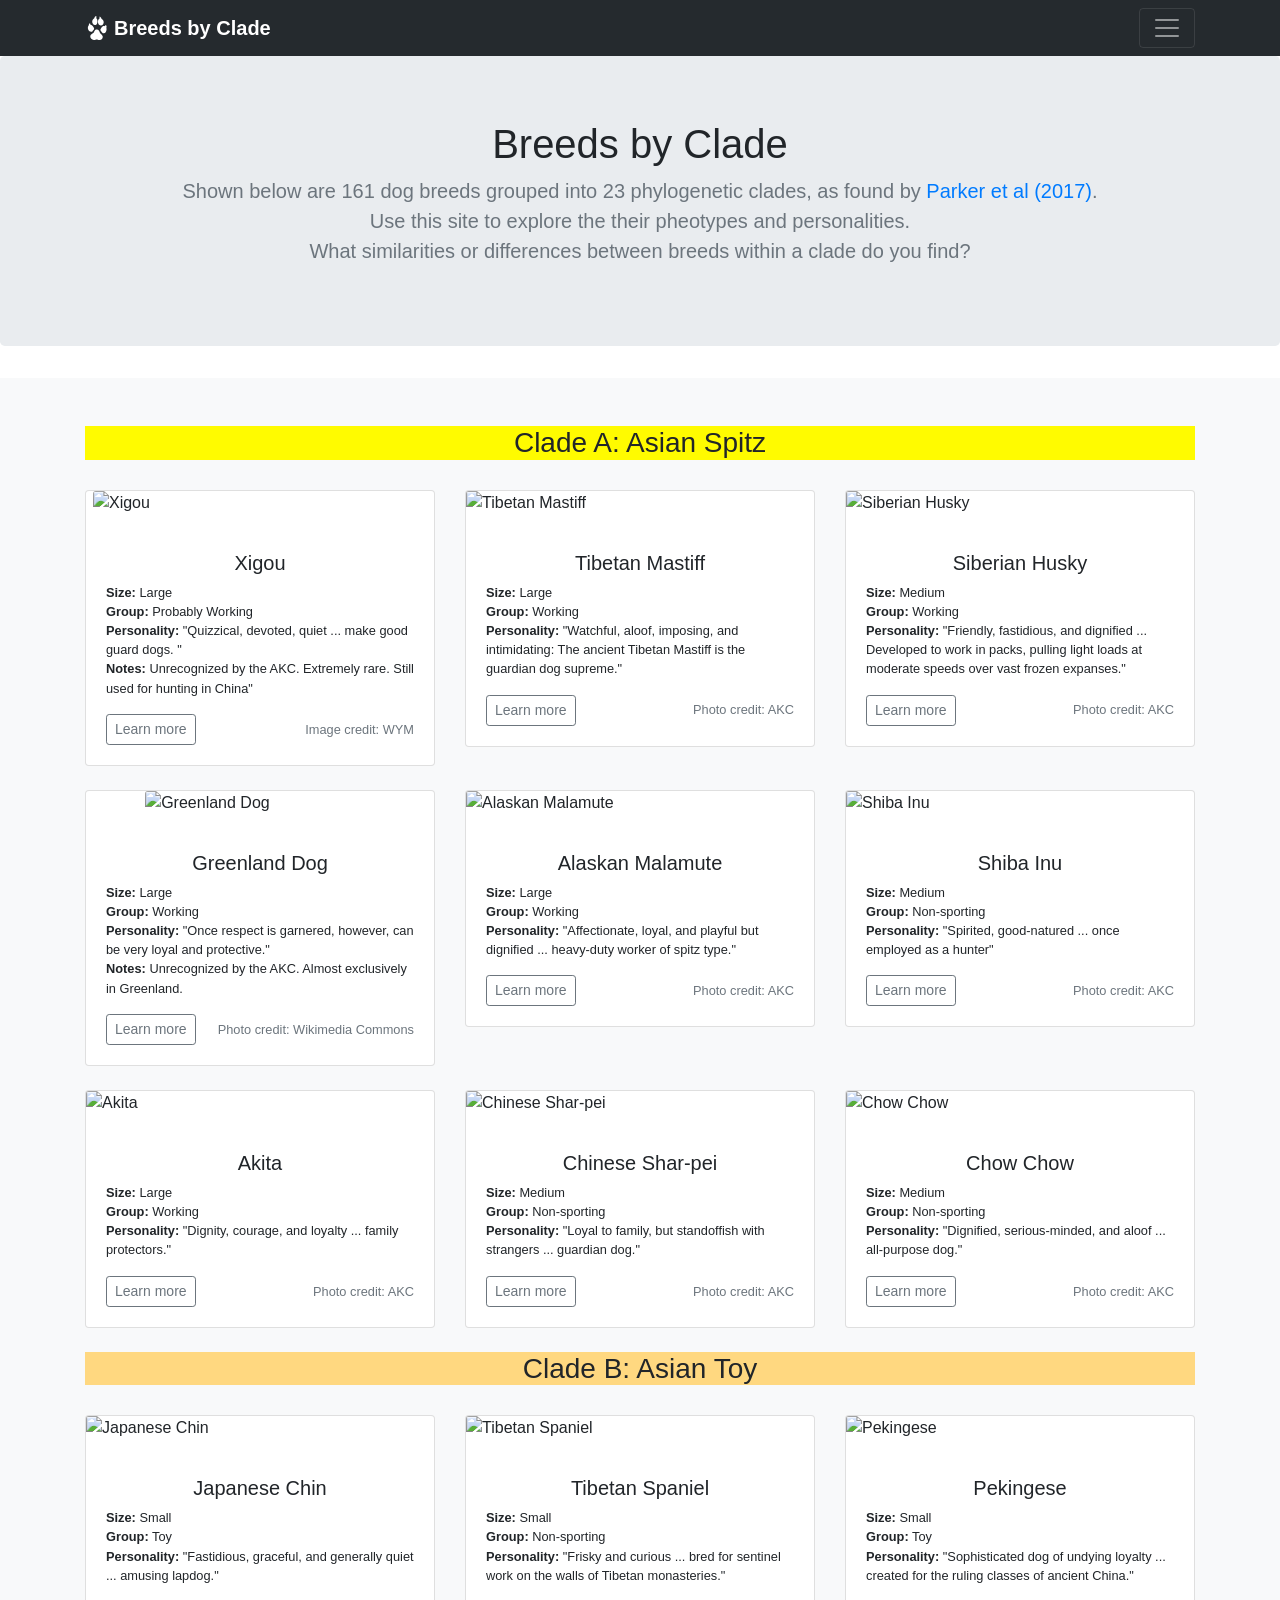
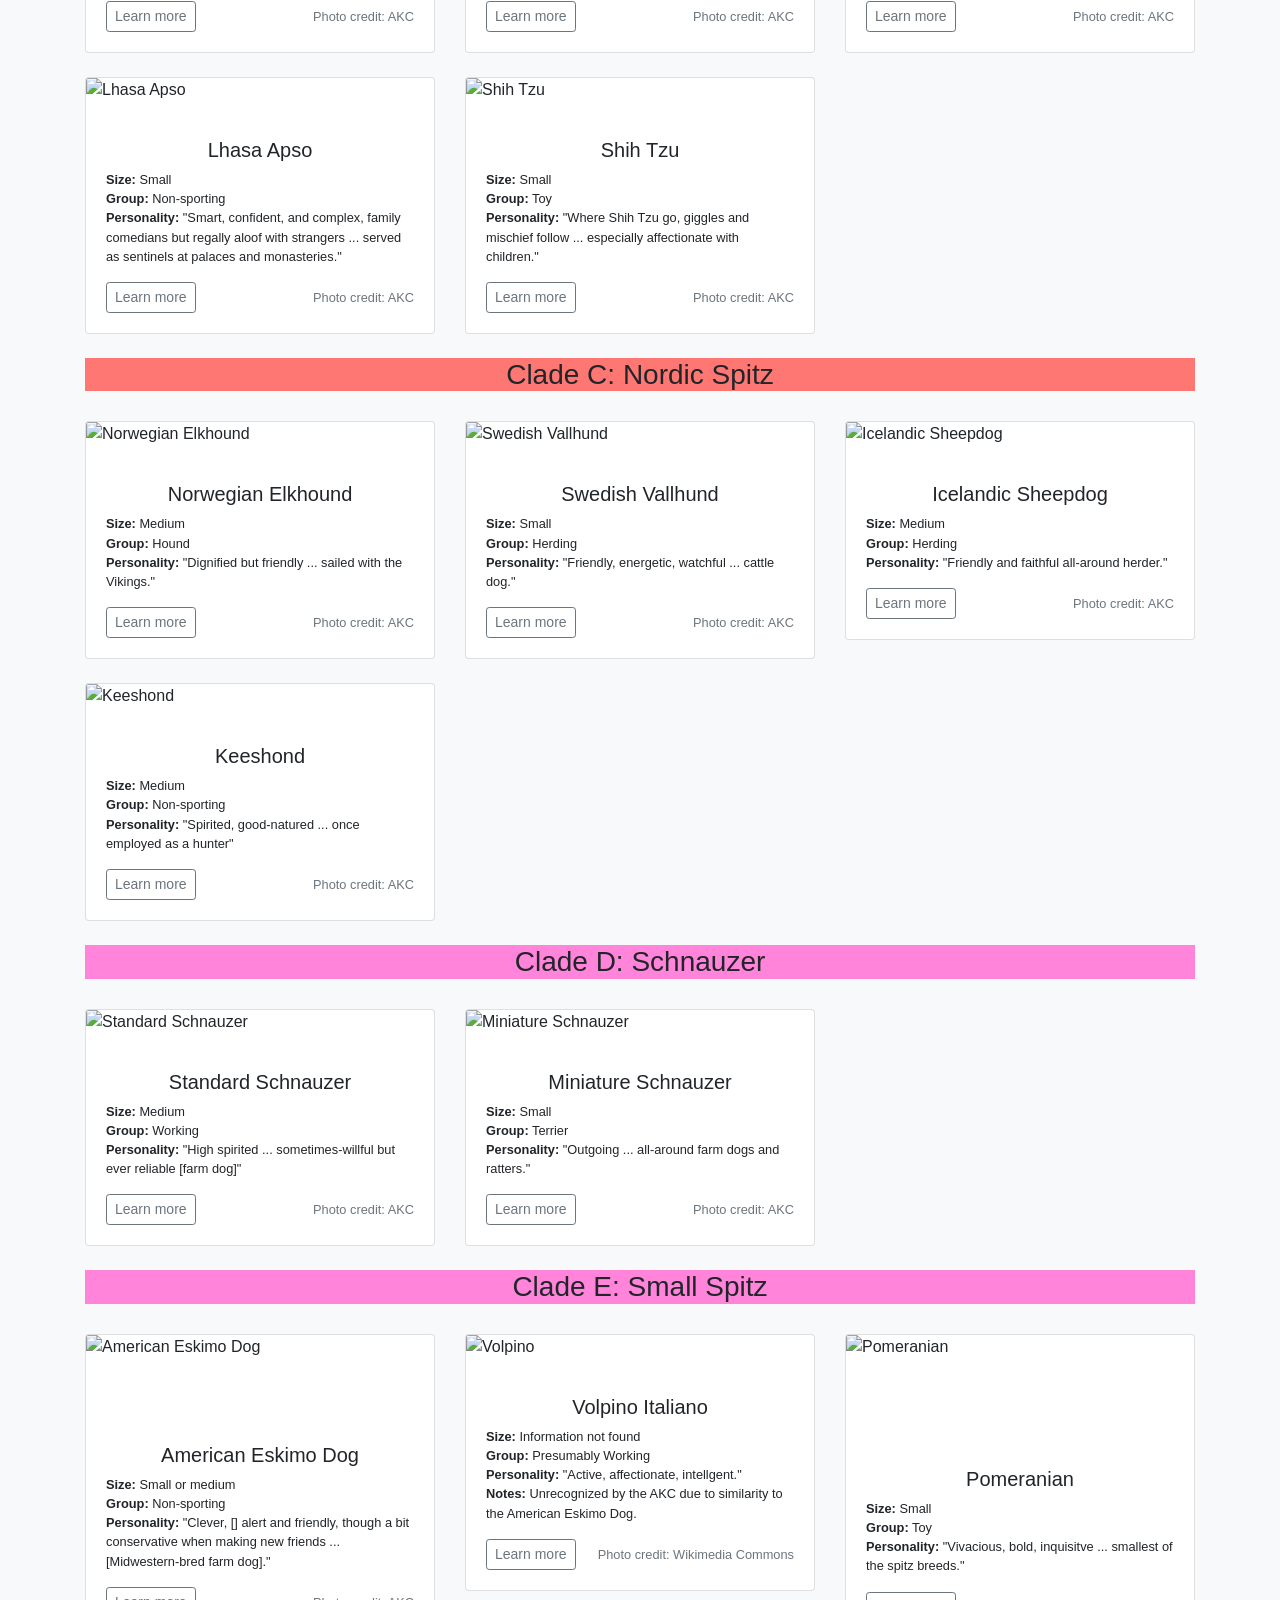
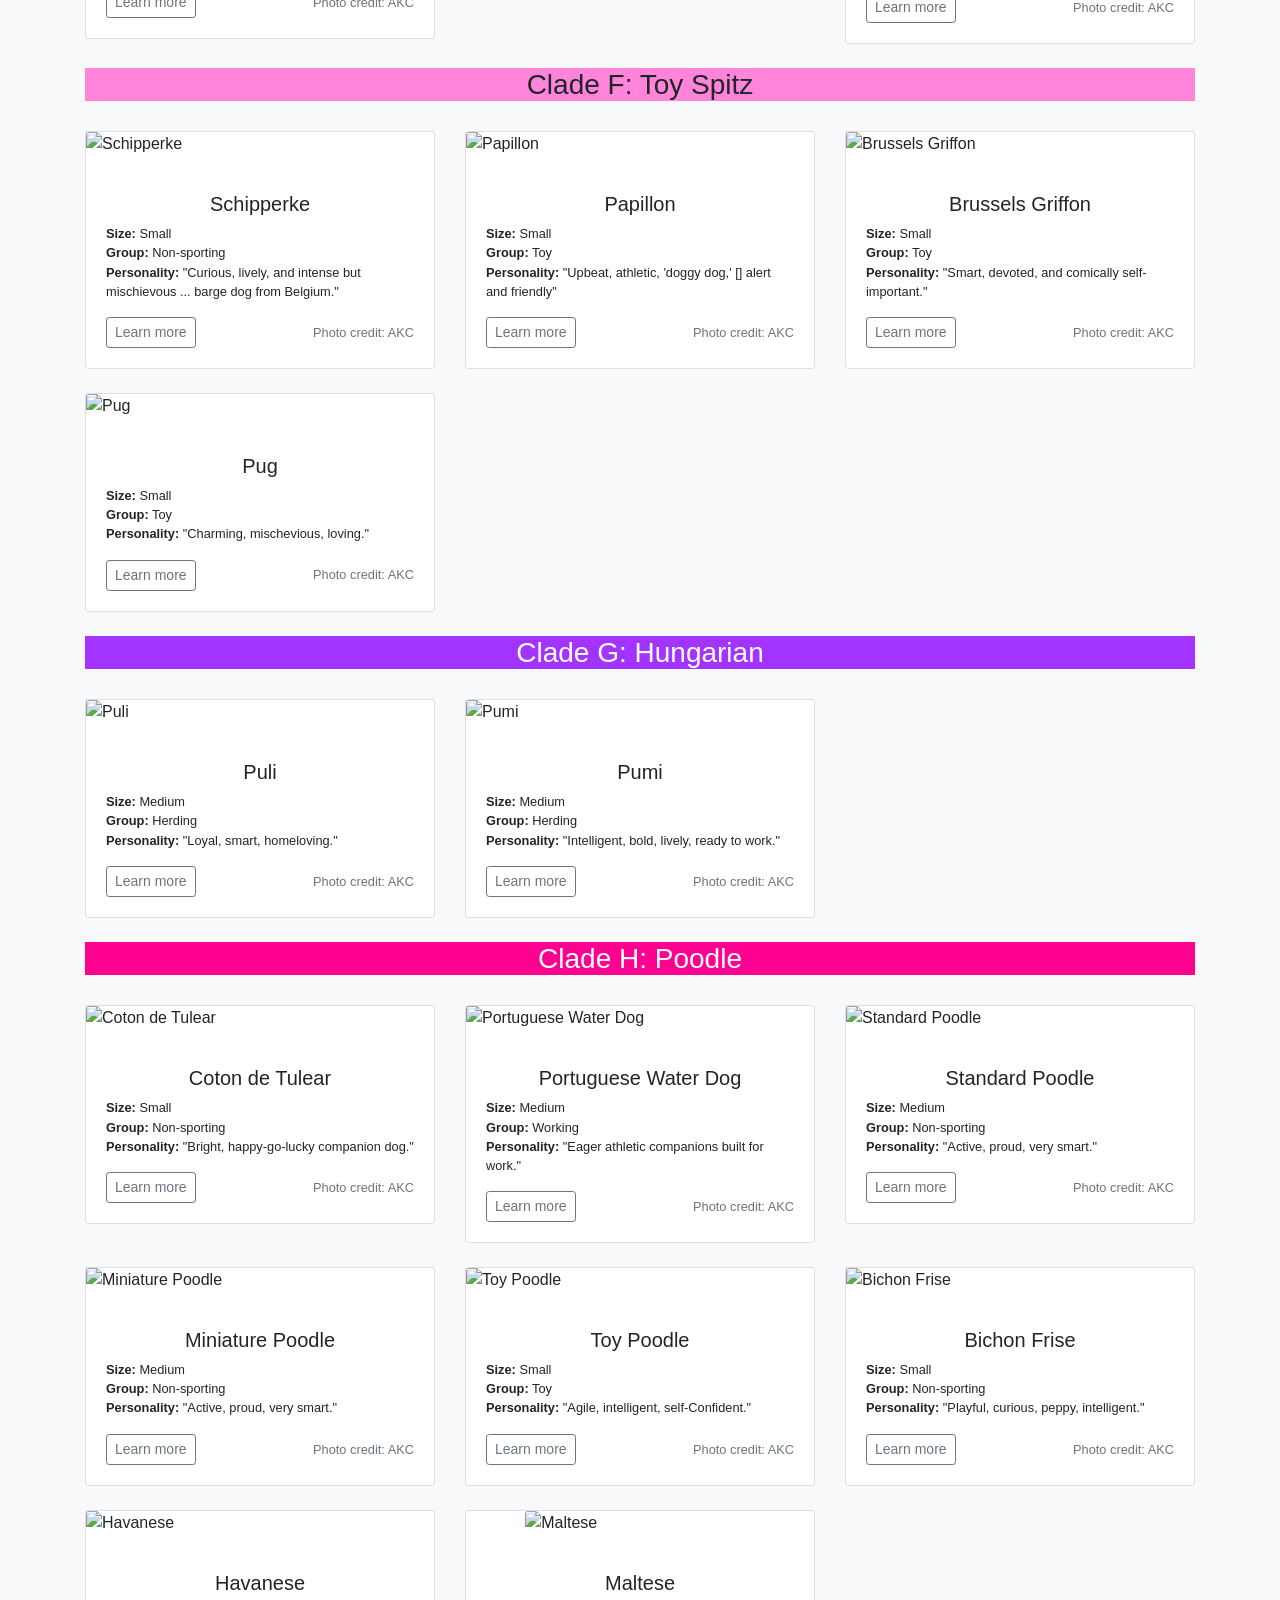
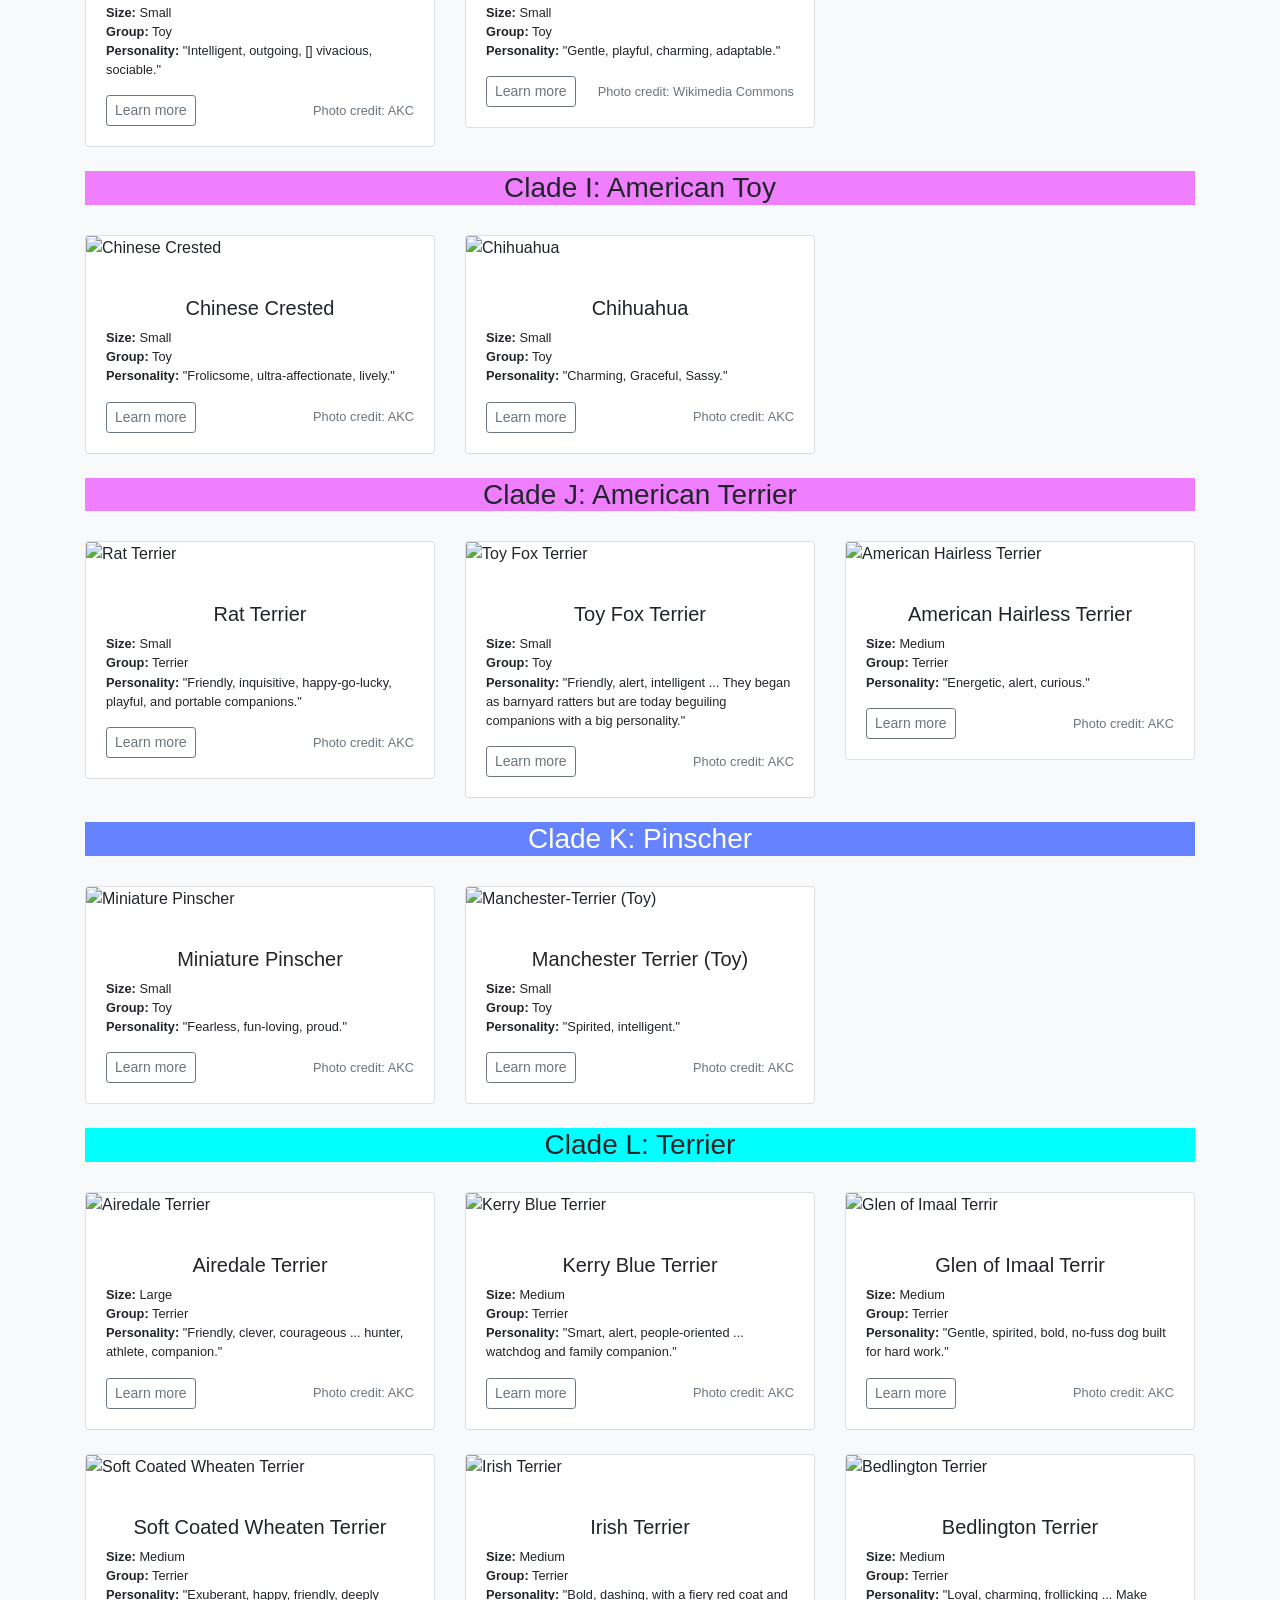
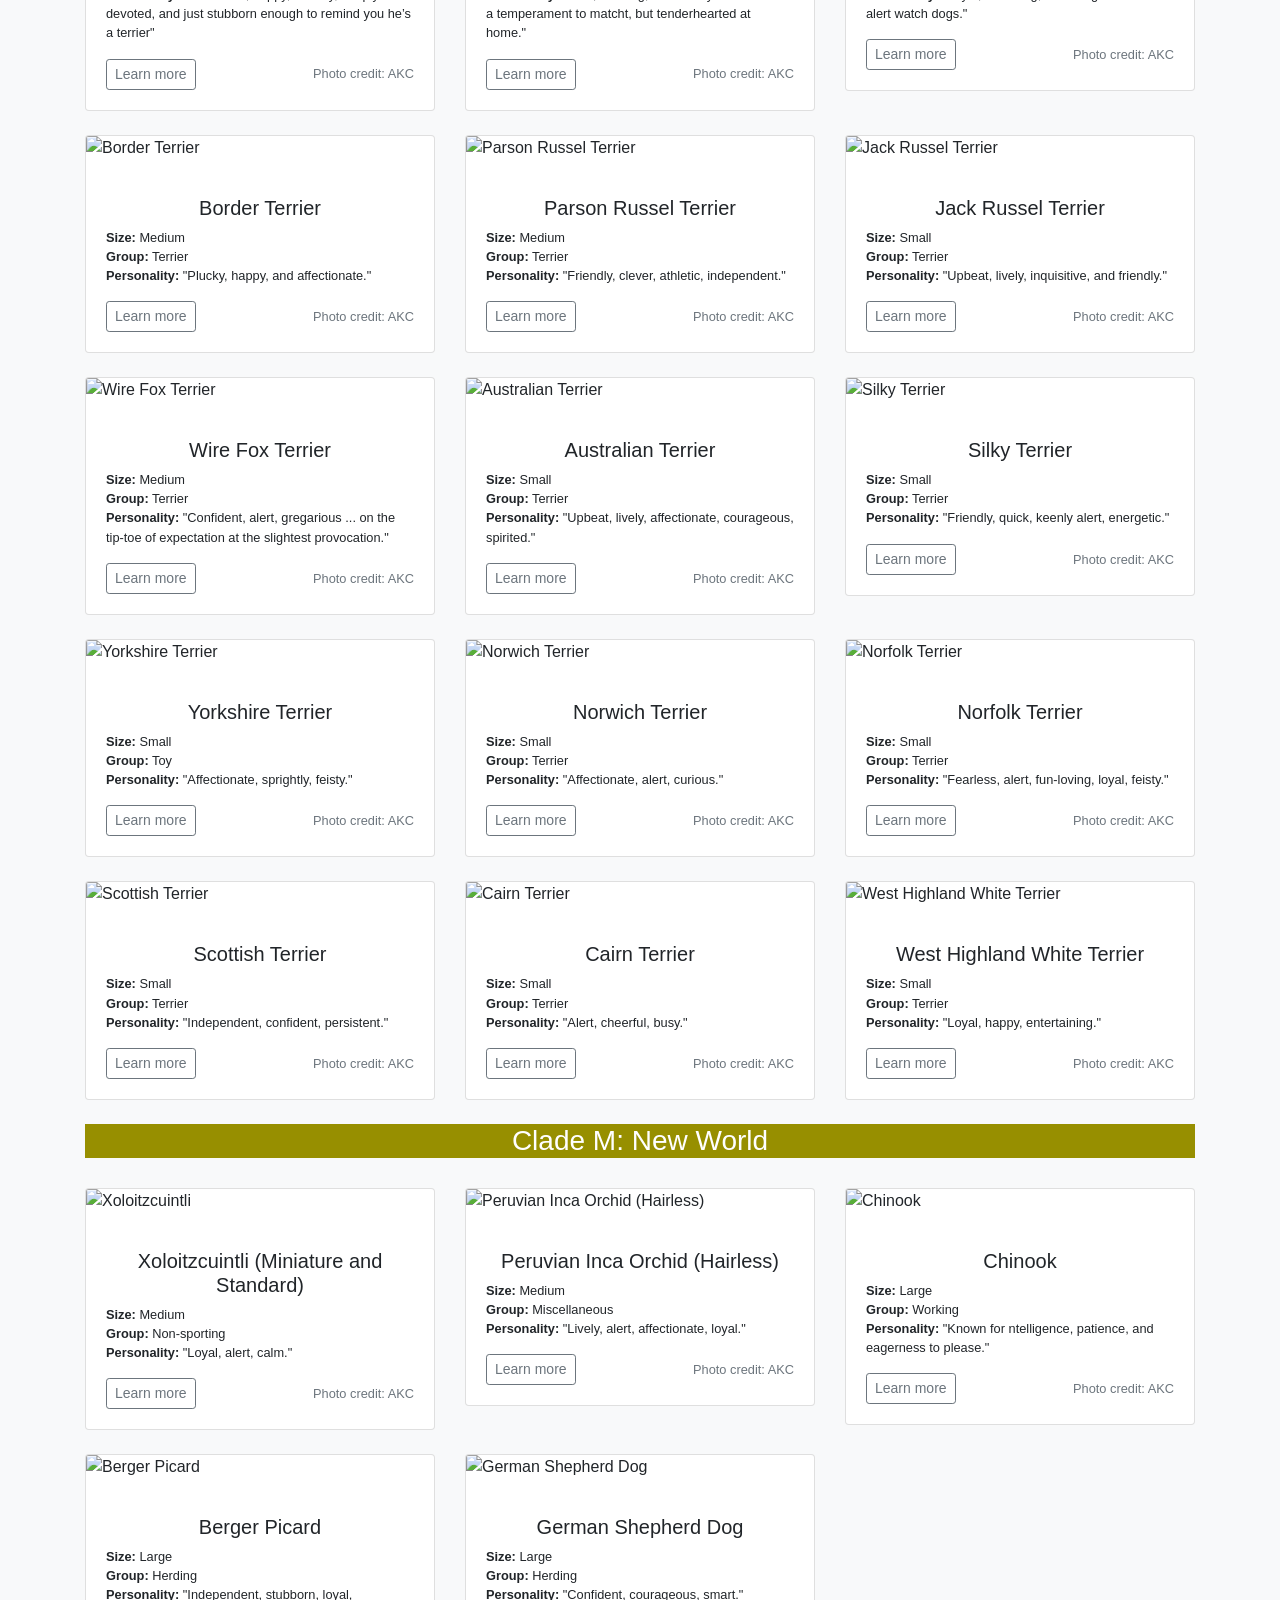
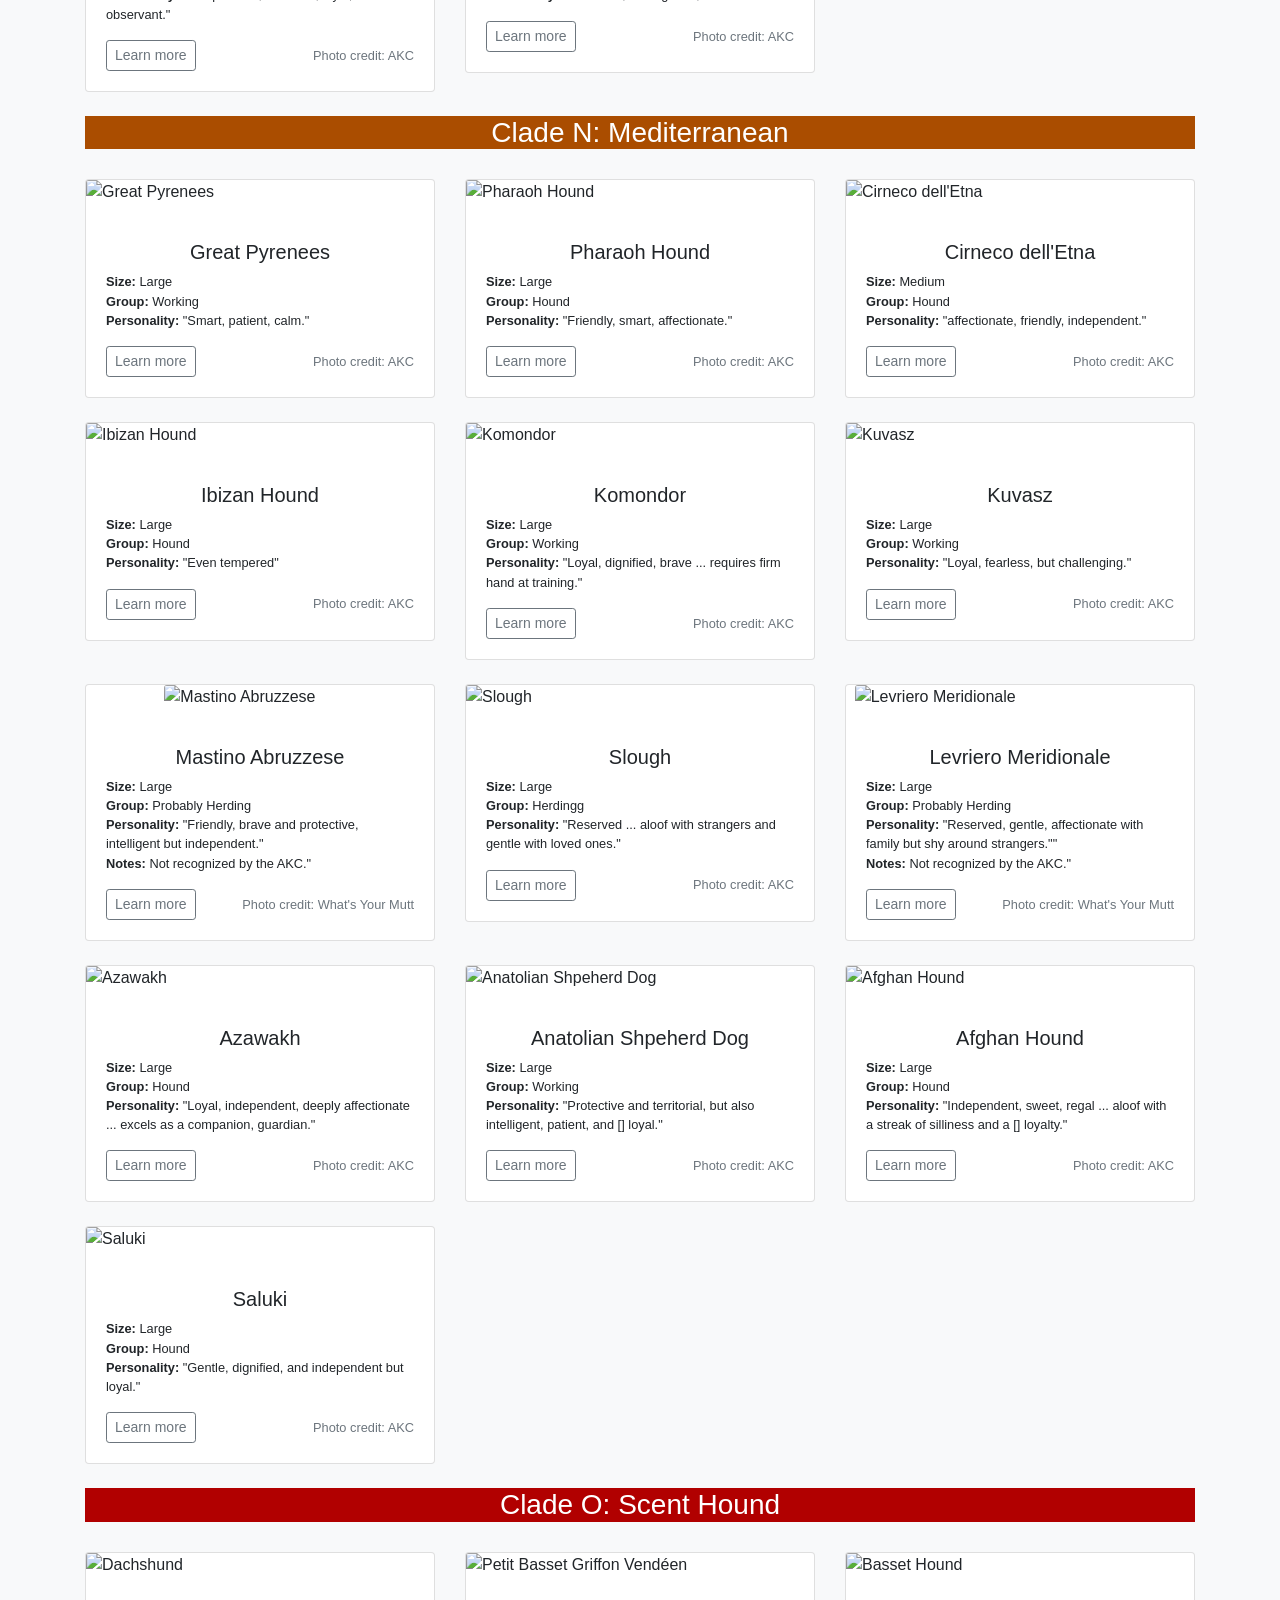
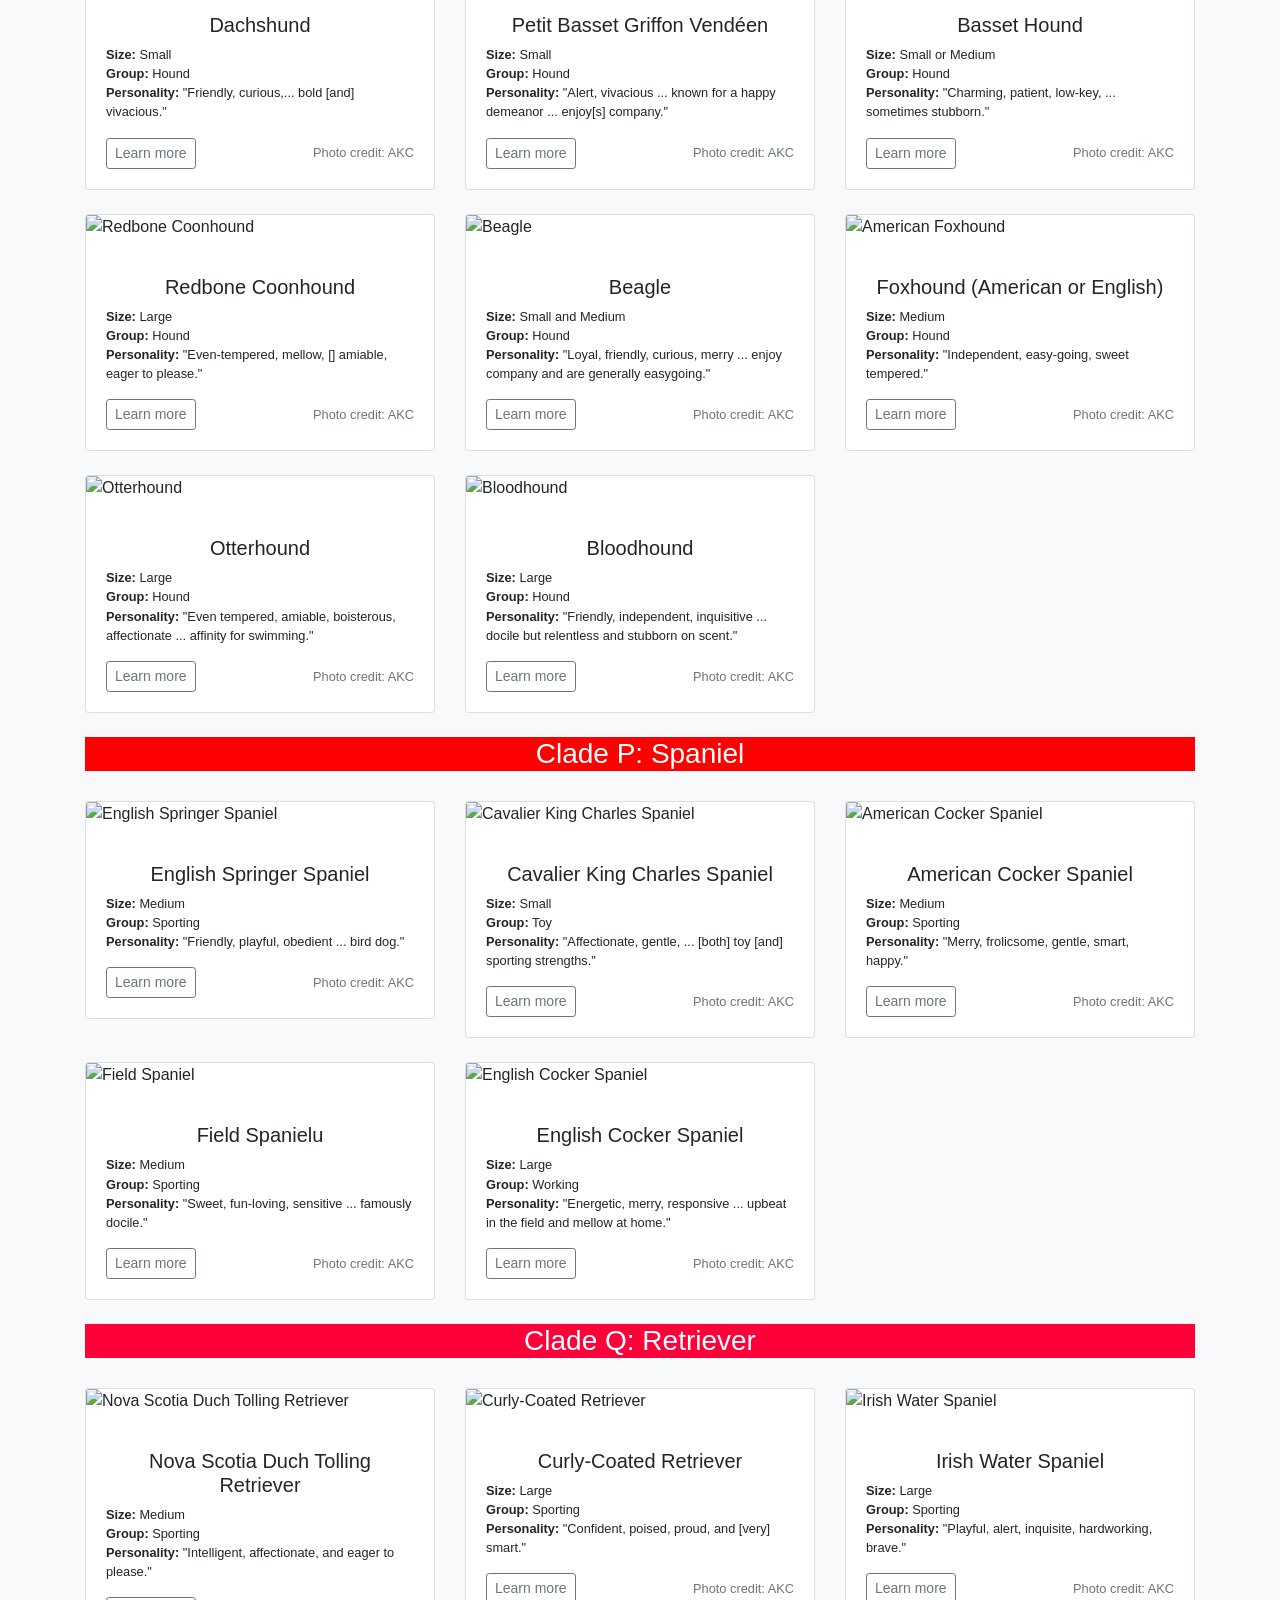
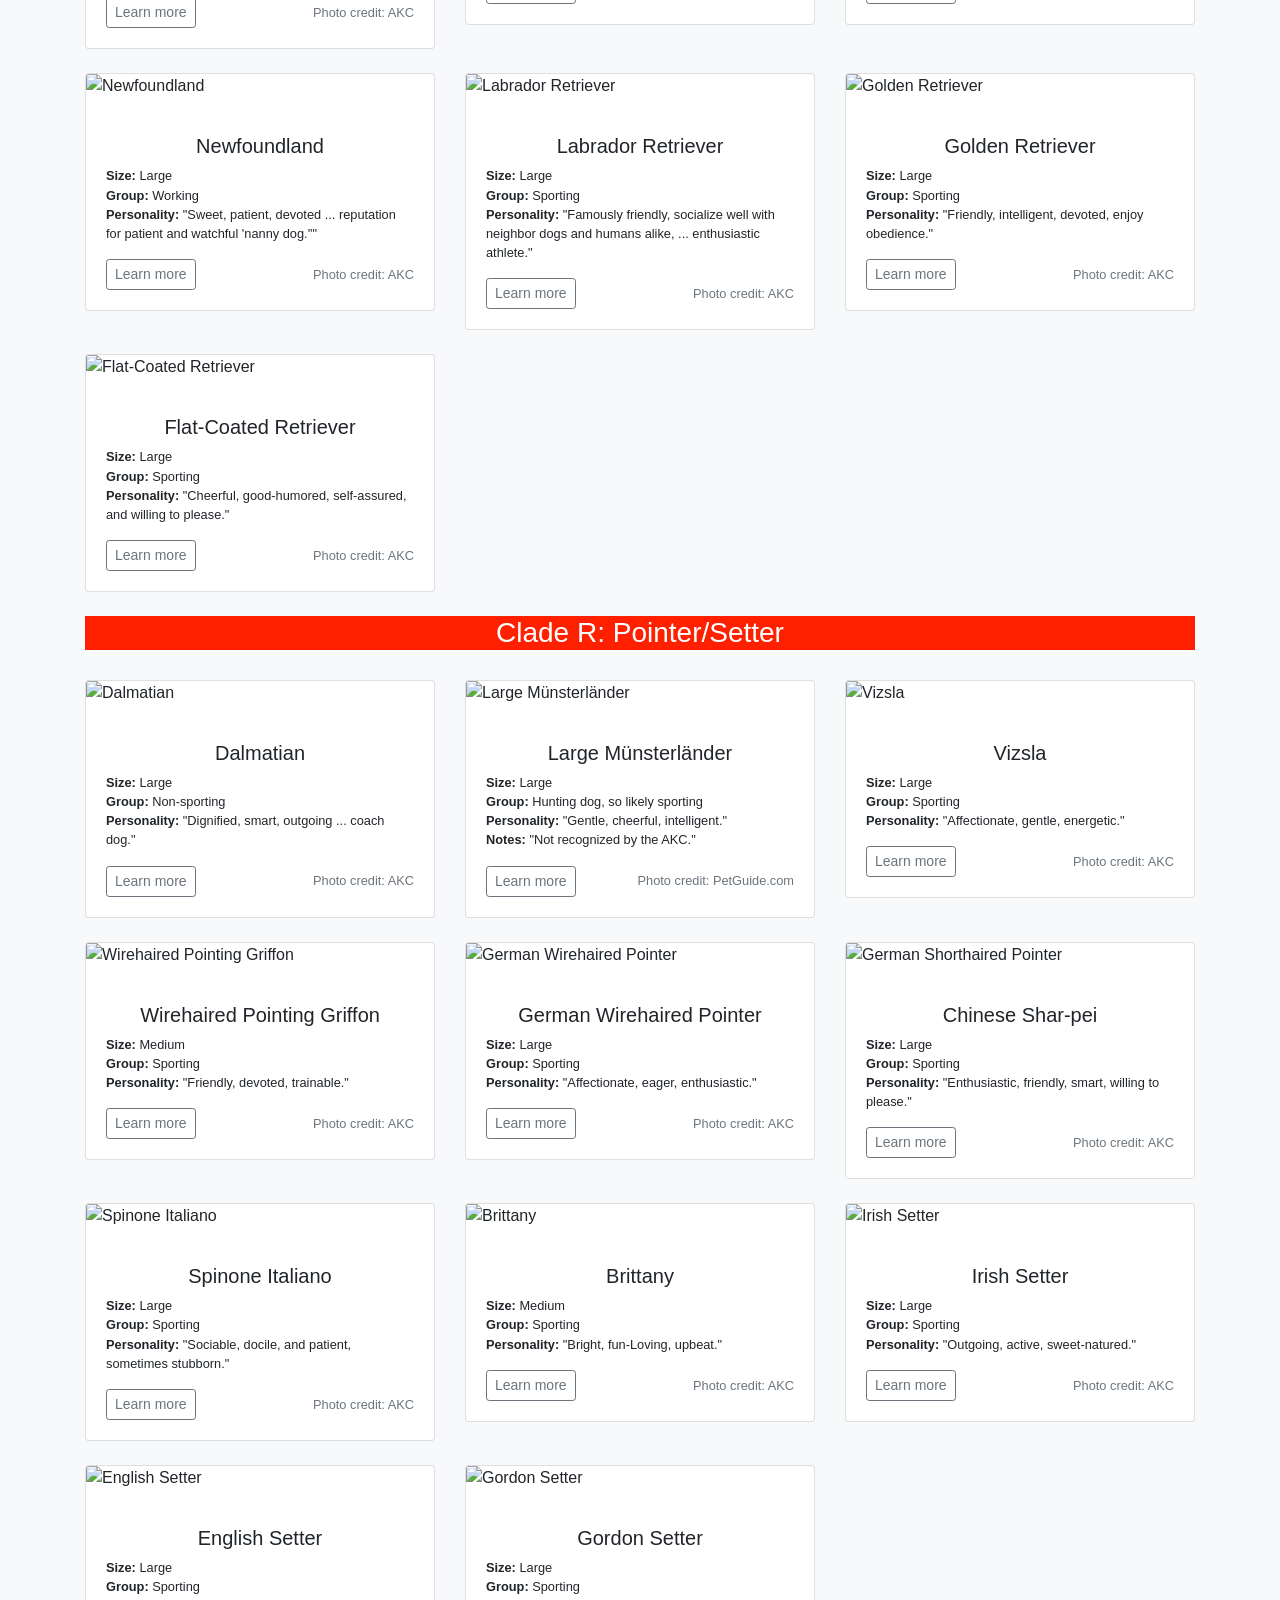
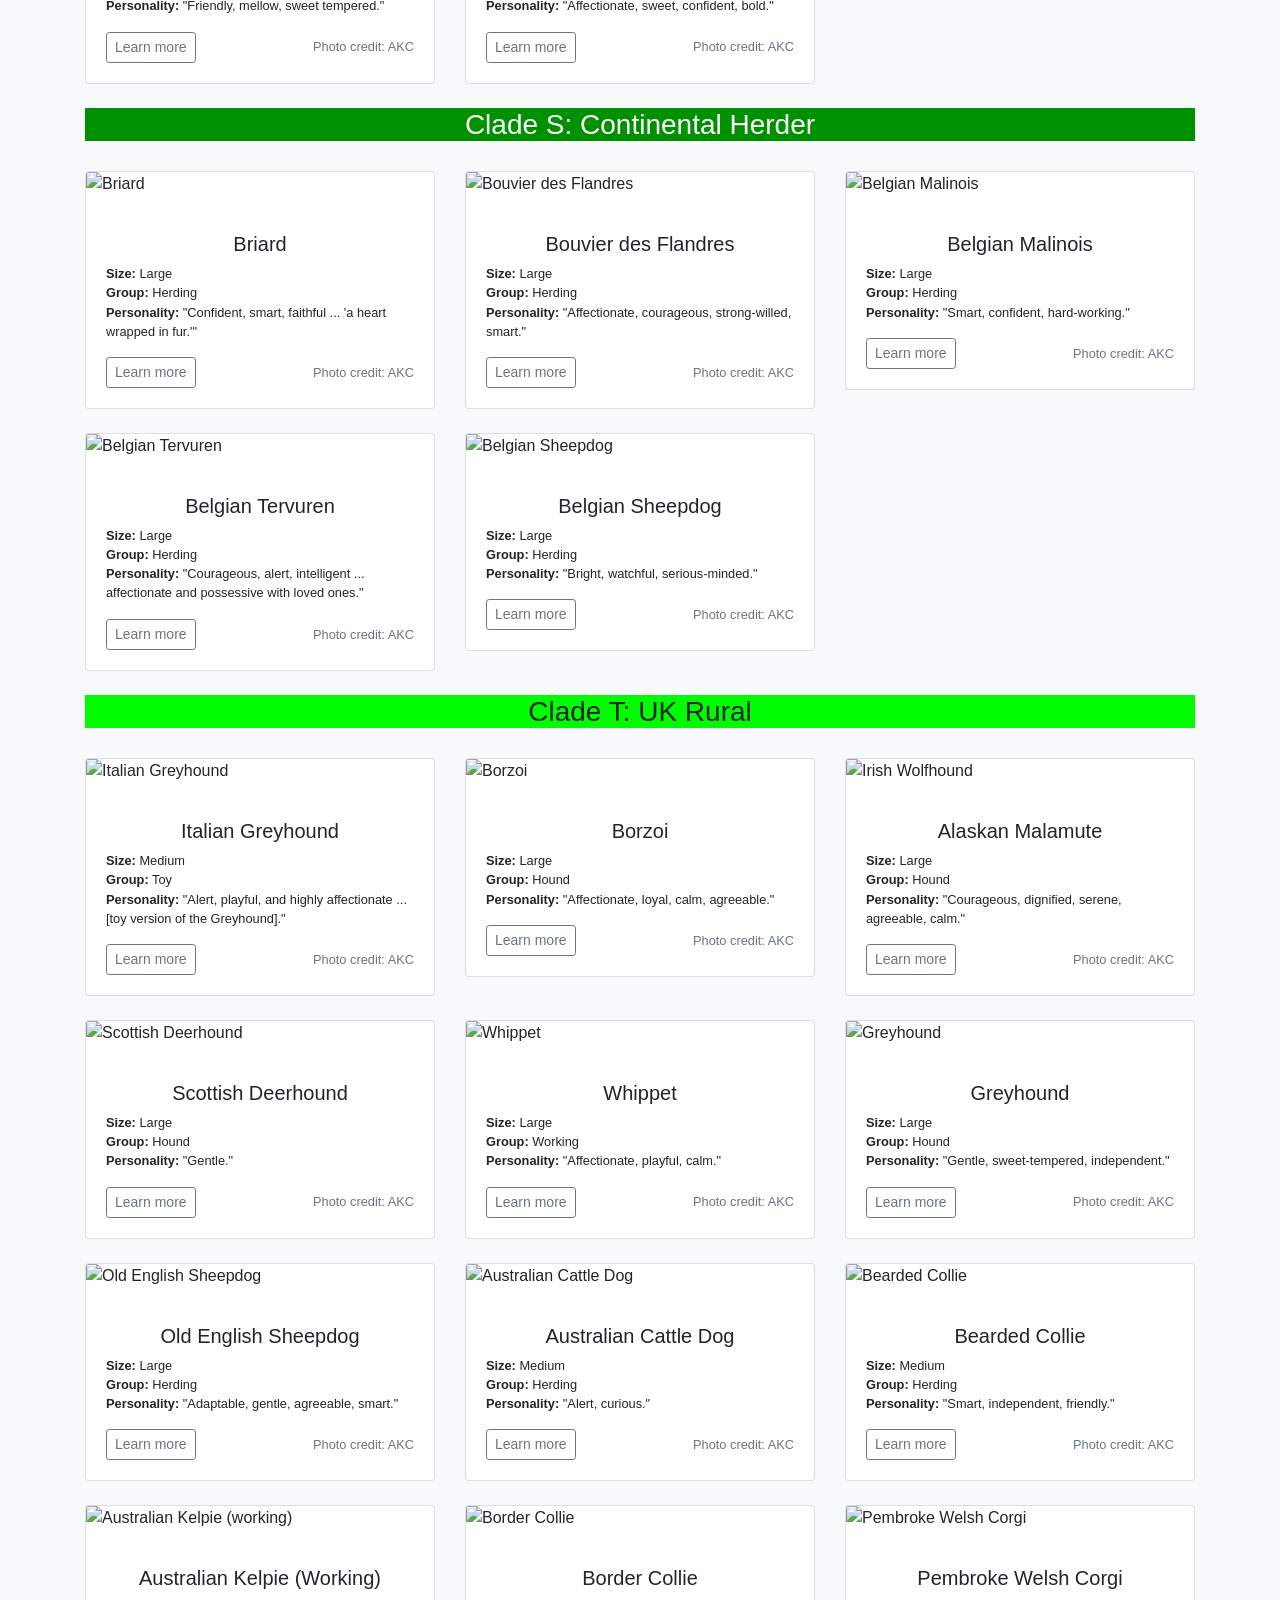
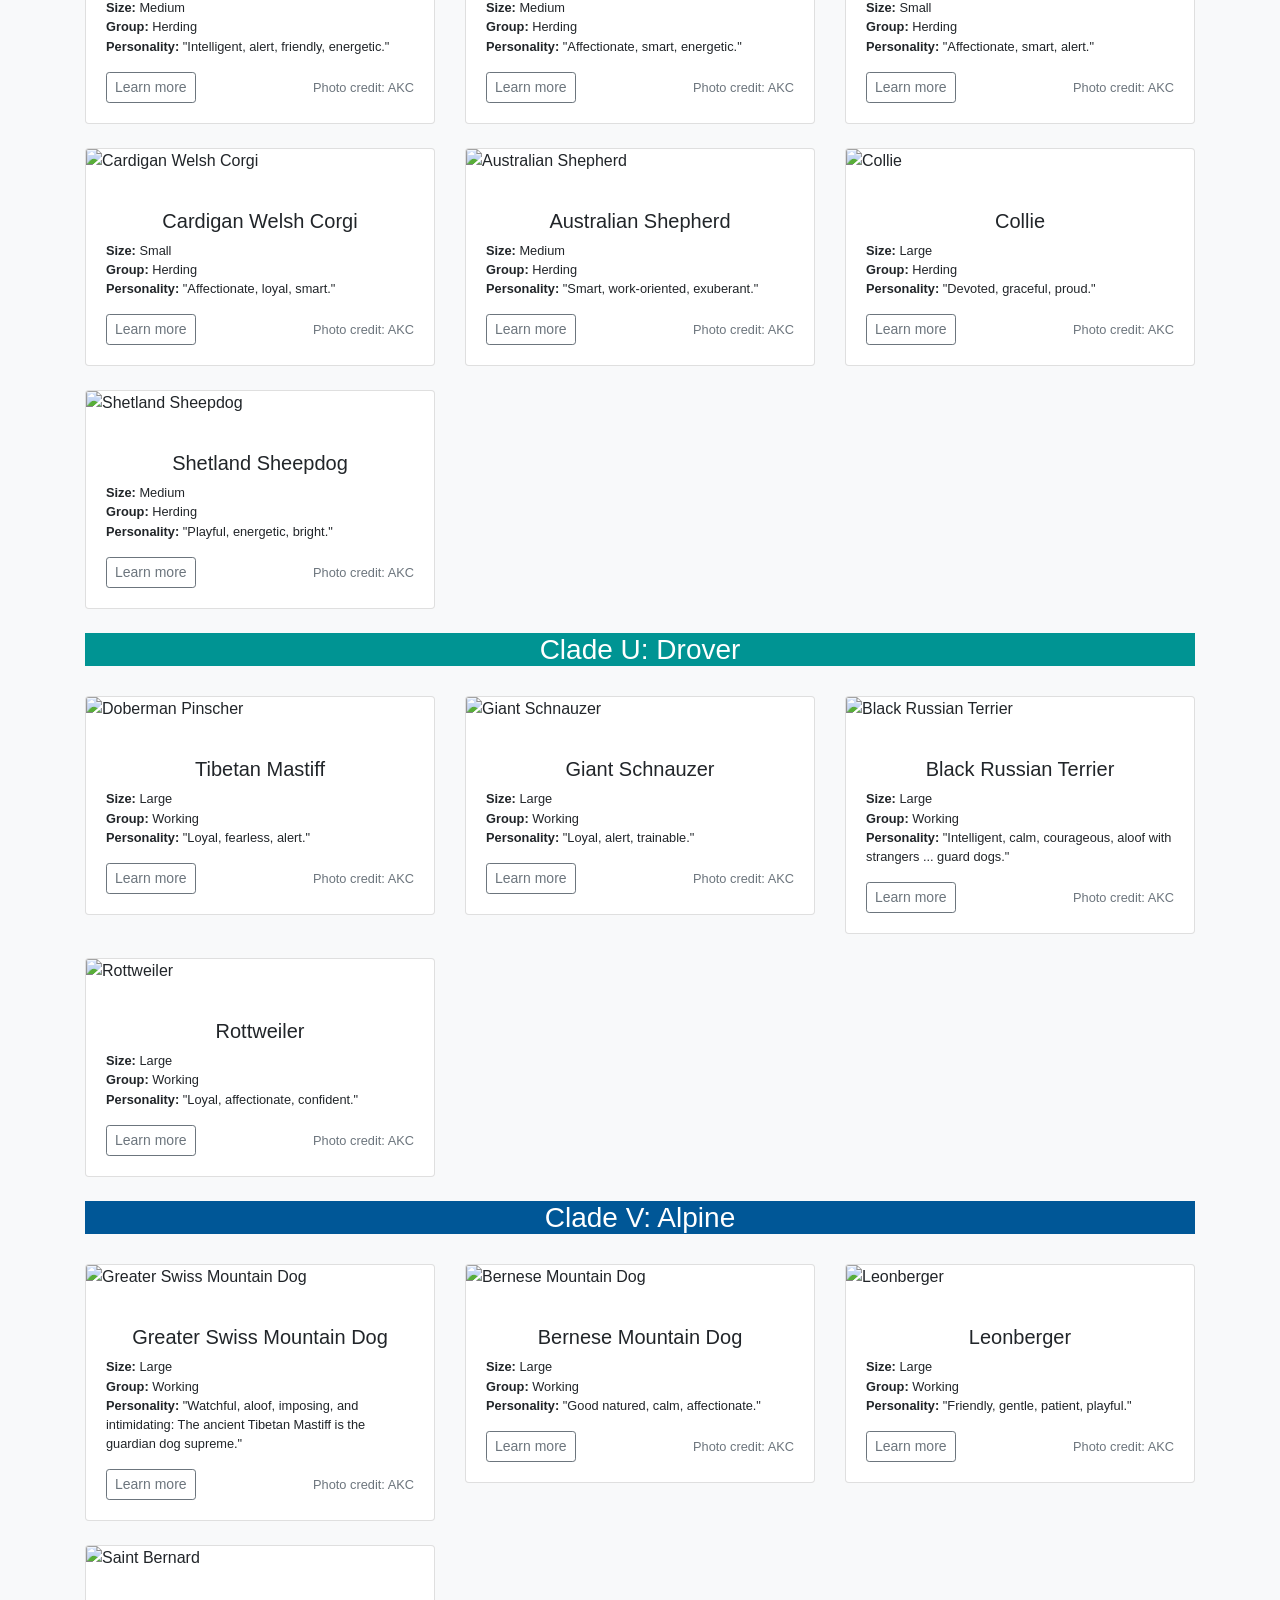
==== commit 30ea2332: "corrections" ====
--- a/breeds-site/index.html
+++ b/breeds-site/index.html
@@ -1,21 +1,16 @@
 <!DOCTYPE html>
 <html lang="en">
-  <head>
+
+<head>
     <meta charset="utf-8" />
-    <meta
-      name="viewport"
-      content="width=device-width, initial-scale=1, shrink-to-fit=no"
-    />
+    <meta name="viewport" content="width=device-width, initial-scale=1, shrink-to-fit=no" />
     <meta name="description" content="" />
     <meta name="author" content="" />
     <link rel="icon" href="/docs/4.0/assets/img/favicons/favicon.ico" />
 
     <title>Breeds by Clade</title>
 
-    <link
-      rel="canonical"
-      href="https://getbootstrap.com/docs/4.0/examples/album/"
-    />
+    <link rel="canonical" href="https://getbootstrap.com/docs/4.0/examples/album/" />
 
     <!-- Bootstrap core CSS -->
     <link href="../main/css/bootstrap.min.css" rel="stylesheet" />
@@ -23,9901 +18,6622 @@
     <!-- Custom styles for this template -->
     <link href="breeds.css" rel="stylesheet" />
     <link href="special.css" rel="stylesheet" />
-  </head>
-
-  <body>
+</head>
+
+<body>
     <header>
-      <div class="collapse bg-dark" id="navbarHeader" stye="padding-bottom:0">
-        <div class="container">
-          <div class="row">
-            <div class="col-sm-12 col-md-8 py-4" stye="padding-bottom:0">
-              <h5 class="text-white">The Clades</h5>
-              <ul
-                class="list-unstyled"
-                style="    -moz-column-count: 4;
+        <div class="collapse bg-dark" id="navbarHeader" stye="padding-bottom:0">
+            <div class="container">
+                <div class="row">
+                    <div class="col-sm-12 col-md-8 py-4" stye="padding-bottom:0">
+                        <h5 class="text-white">The Clades</h5>
+                        <ul class="list-unstyled" style="    -moz-column-count: 4;
     -moz-column-gap: 20px;
     -webkit-column-count: 3;
     -webkit-column-gap: 20px;
     column-count: 4;
-    column-gap: 20px;"
-              >
-                <li>
-                  <a href="#clade-a" class="text-dark">
-                    <span class="badge" style="background-color:#FFFB00"
-                      >A</span
-                    ></a
-                  ><small class="text-white"> Asian Spitz</small>
-                </li>
-                <li>
-                  <a href="#clade-b" class="text-dark">
-                    <span class="badge" style="background-color:#FFD880"
-                      >B</span
-                    >
-                  </a>
-                  <small class="text-white"> Asian Toy</small>
-                </li>
-                <li>
-                  <a href="#clade-c" class="text-dark">
-                    <span class="badge" style="background-color:#FF7773"
-                      >C</span
-                    >
-                  </a>
-                  <small class="text-white"> Nordic Spitz</small>
-                </li>
-                <li>
-                  <a href="#clade-d" class="text-dark">
-                    <span class="badge" style="background-color:#FF84DA"
-                      >D</span
-                    >
-                  </a>
-                  <small class="text-white"> Schnauzer</small>
-                </li>
-                <li>
-                  <a href="#clade-e" class="text-dark">
-                    <span class="badge" style="background-color:#FF84DA"
-                      >E</span
-                    >
-                  </a>
-                  <small class="text-white"> Small Spitz</small>
-                </li>
-                <li>
-                  <a href="#clade-f" class="text-dark">
-                    <span class="badge" style="background-color:#FF84DA"
-                      >F</span
-                    >
-                  </a>
-                  <small class="text-white"> Toy Spitz</small>
-                </li>
-                <li>
-                  <a href="#clade-g" class="text-dark">
-                    <span
-                      class="badge text-white"
-                      style="background-color:#A334FF"
-                      >G</span
-                    >
-                  </a>
-                  <small class="text-white">
-                    Hungarian
-                  </small>
-                </li>
-                <li>
-                  <a href="#clade-h" class="text-dark">
-                    <span
-                      class="badge text-white"
-                      style="background-color:#FF0091"
-                      >H</span
-                    >
-                  </a>
-                  <small class="text-white"> Poodle</small>
-                </li>
-                <li>
-                  <a href="#clade-i" class="text-dark">
-                    <span class="badge" style="background-color:#EF7FFF"
-                      >I</span
-                    >
-                  </a>
-                  <small class="text-white"> American Toy</small>
-                </li>
-                <li>
-                  <a href="#clade-j" class="text-dark">
-                    <span class="badge" style="background-color:#EF7FFF"
-                      >J</span
-                    >
-                  </a>
-                  <small class="text-white"> American Terrier</small>
-                </li>
-                <li>
-                  <a href="#clade-k" class="text-dark">
-                    <span
-                      class="badge text-white"
-                      style="background-color:#6683FF"
-                      >K</span
-                    >
-                  </a>
-                  <small class="text-white"> Pinscher</small>
-                </li>
-                <li>
-                  <a href="#clade-l" class="text-dark">
-                    <span class="badge" style="background-color:#00FFFF"
-                      >L</span
-                    >
-                  </a>
-                  <small class="text-white"> Terrier</small>
-                </li>
-                <li>
-                  <a href="#clade-m" class="text-dark">
-                    <span
-                      class="badge text-white"
-                      style="background-color:#978F00"
-                      >M</span
-                    >
-                  </a>
-                  <small class="text-white"> New World</small>
-                </li>
-                <li>
-                  <a href="#clade-n" class="text-dark">
-                    <span
-                      class="badge text-white"
-                      style="background-color:#AA4D00"
-                      >N</span
-                    >
-                  </a>
-                  <small class="text-white"> Mediterranean</small>
-                </li>
-                <li>
-                  <a href="#clade-o" class="text-dark">
-                    <span
-                      class="badge text-white"
-                      style="background-color:#B10000"
-                      >O</span
-                    >
-                  </a>
-                  <small class="text-white"> Scent Hound</small>
-                </li>
-                <li>
-                  <a href="#clade-p" class="text-dark">
-                    <span
-                      class="badge text-white"
-                      style="background-color:#FF0000"
-                      >P</span
-                    >
-                  </a>
-                  <small class="text-white"> Spaniel</small>
-                </li>
-                <li>
-                  <a href="#clade-q" class="text-dark">
-                    <span
-                      class="badge text-white"
-                      style="background-color:#FF0038"
-                      >Q</span
-                    >
-                  </a>
-                  <small class="text-white"> Retriever</small>
-                </li>
-                <li>
-                  <a href="#clade-r" class="text-dark">
-                    <span
-                      class="badge text-white"
-                      style="background-color:#FF2000"
-                      >R</span
-                    >
-                  </a>
-                  <small class="text-white"> Pointer/Setter</small>
-                </li>
-                <li>
-                  <a href="#clade-s" class="text-dark">
-                    <span
-                      class="badge text-white"
-                      style="background-color:#009100"
-                      >S</span
-                    >
-                  </a>
-                  <small class="text-white"> Continental Herder</small>
-                </li>
-                <li>
-                  <a href="#clade-t" class="text-dark">
-                    <span class="badge" style="background-color:#00FC00"
-                      >T</span
-                    >
-                  </a>
-                  <small class="text-white"> UK Rural</small>
-                </li>
-                <li>
-                  <a href="#clade-u" class="text-dark">
-                    <span
-                      class="badge text-white"
-                      style="background-color:#009493"
-                      >U</span
-                    >
-                  </a>
-                  <small class="text-white"> Drover</small>
-                </li>
-                <li>
-                  <a href="#clade-v" class="text-dark">
-                    <span
-                      class="badge text-white"
-                      style="background-color:#005797"
-                      >V</span
-                    >
-                  </a>
-                  <small class="text-white"> Alpine</small>
-                </li>
-                <li>
-                  <a href="#clade-w" class="text-dark">
-                    <span
-                      class="badge text-white"
-                      style="background-color:#0037FF"
-                      >W</span
-                    >
-                  </a>
-                  <small class="text-white">
-                    European Mastiff
-                  </small>
-                </li>
-                <li>
-                  <a href="#misc" class="text-dark">
-                    <span class="badge text-white" style="background-color:grey"
-                      >&#9830;</span
-                    >
-                  </a>
-                  <small class="text-white">
-                    Miscelaneous
-                  </small>
-                </li>
-              </ul>
+    column-gap: 20px;">
+                            <li>
+                                <a href="#clade-a" class="text-dark">
+                                    <span class="badge" style="background-color:#FFFB00">A</span></a><small class="text-white"> Asian
+                  Spitz</small>
+                            </li>
+                            <li>
+                                <a href="#clade-b" class="text-dark">
+                                    <span class="badge" style="background-color:#FFD880">B</span>
+                                </a>
+                                <small class="text-white"> Asian Toy</small>
+                            </li>
+                            <li>
+                                <a href="#clade-c" class="text-dark">
+                                    <span class="badge" style="background-color:#FF7773">C</span>
+                                </a>
+                                <small class="text-white"> Nordic Spitz</small>
+                            </li>
+                            <li>
+                                <a href="#clade-d" class="text-dark">
+                                    <span class="badge" style="background-color:#FF84DA">D</span>
+                                </a>
+                                <small class="text-white"> Schnauzer</small>
+                            </li>
+                            <li>
+                                <a href="#clade-e" class="text-dark">
+                                    <span class="badge" style="background-color:#FF84DA">E</span>
+                                </a>
+                                <small class="text-white"> Small Spitz</small>
+                            </li>
+                            <li>
+                                <a href="#clade-f" class="text-dark">
+                                    <span class="badge" style="background-color:#FF84DA">F</span>
+                                </a>
+                                <small class="text-white"> Toy Spitz</small>
+                            </li>
+                            <li>
+                                <a href="#clade-g" class="text-dark">
+                                    <span class="badge text-white" style="background-color:#A334FF">G</span>
+                                </a>
+                                <small class="text-white">
+                  Hungarian
+                </small>
+                            </li>
+                            <li>
+                                <a href="#clade-h" class="text-dark">
+                                    <span class="badge text-white" style="background-color:#FF0091">H</span>
+                                </a>
+                                <small class="text-white"> Poodle</small>
+                            </li>
+                            <li>
+                                <a href="#clade-i" class="text-dark">
+                                    <span class="badge" style="background-color:#EF7FFF">I</span>
+                                </a>
+                                <small class="text-white"> American Toy</small>
+                            </li>
+                            <li>
+                                <a href="#clade-j" class="text-dark">
+                                    <span class="badge" style="background-color:#EF7FFF">J</span>
+                                </a>
+                                <small class="text-white"> American Terrier</small>
+                            </li>
+                            <li>
+                                <a href="#clade-k" class="text-dark">
+                                    <span class="badge text-white" style="background-color:#6683FF">K</span>
+                                </a>
+                                <small class="text-white"> Pinscher</small>
+                            </li>
+                            <li>
+                                <a href="#clade-l" class="text-dark">
+                                    <span class="badge" style="background-color:#00FFFF">L</span>
+                                </a>
+                                <small class="text-white"> Terrier</small>
+                            </li>
+                            <li>
+                                <a href="#clade-m" class="text-dark">
+                                    <span class="badge text-white" style="background-color:#978F00">M</span>
+                                </a>
+                                <small class="text-white"> New World</small>
+                            </li>
+                            <li>
+                                <a href="#clade-n" class="text-dark">
+                                    <span class="badge text-white" style="background-color:#AA4D00">N</span>
+                                </a>
+                                <small class="text-white"> Mediterranean</small>
+                            </li>
+                            <li>
+                                <a href="#clade-o" class="text-dark">
+                                    <span class="badge text-white" style="background-color:#B10000">O</span>
+                                </a>
+                                <small class="text-white"> Scent Hound</small>
+                            </li>
+                            <li>
+                                <a href="#clade-p" class="text-dark">
+                                    <span class="badge text-white" style="background-color:#FF0000">P</span>
+                                </a>
+                                <small class="text-white"> Spaniel</small>
+                            </li>
+                            <li>
+                                <a href="#clade-q" class="text-dark">
+                                    <span class="badge text-white" style="background-color:#FF0038">Q</span>
+                                </a>
+                                <small class="text-white"> Retriever</small>
+                            </li>
+                            <li>
+                                <a href="#clade-r" class="text-dark">
+                                    <span class="badge text-white" style="background-color:#FF2000">R</span>
+                                </a>
+                                <small class="text-white"> Pointer/Setter</small>
+                            </li>
+                            <li>
+                                <a href="#clade-s" class="text-dark">
+                                    <span class="badge text-white" style="background-color:#009100">S</span>
+                                </a>
+                                <small class="text-white"> Continental Herder</small>
+                            </li>
+                            <li>
+                                <a href="#clade-t" class="text-dark">
+                                    <span class="badge" style="background-color:#00FC00">T</span>
+                                </a>
+                                <small class="text-white"> UK Rural</small>
+                            </li>
+                            <li>
+                                <a href="#clade-u" class="text-dark">
+                                    <span class="badge text-white" style="background-color:#009493">U</span>
+                                </a>
+                                <small class="text-white"> Drover</small>
+                            </li>
+                            <li>
+                                <a href="#clade-v" class="text-dark">
+                                    <span class="badge text-white" style="background-color:#005797">V</span>
+                                </a>
+                                <small class="text-white"> Alpine</small>
+                            </li>
+                            <li>
+                                <a href="#clade-w" class="text-dark">
+                                    <span class="badge text-white" style="background-color:#0037FF">W</span>
+                                </a>
+                                <small class="text-white">
+                  European Mastiff
+                </small>
+                            </li>
+                            <li>
+                                <a href="#misc" class="text-dark">
+                                    <span class="badge text-white" style="background-color:grey">&#9830;</span>
+                                </a>
+                                <small class="text-white">
+                  Miscelaneous
+                </small>
+                            </li>
+                        </ul>
+                    </div>
+
+                    <div class="col-sm-4 col-md-2 py-4" stye="padding-bottom:0">
+                        <h5 class="text-white">Cladogram</h5>
+                        <a href="#" class="pop">
+                            <img src="Cladogram.jpg" class="img-fluid rounded" />
+                        </a>
+                        <div class="text-center">
+                            <small class="text-white">Click image to enlarge</small>
+                        </div>
+                    </div>
+
+                    <div class="col-sm-8 col-md-2 py-4" stye="padding-bottom:0">
+                        <h5 class="text-white">Appendixes</h5>
+                        <ul class="list-unstyled">
+                            <li class="mt-2">
+                                <a href="#definitions" style="color:#bac6fa"><u>Definitions</u></a>
+                            </li>
+                            <li class="mt-2">
+                                <a href="#clade-index" style="color:#bac6fa"><u>Clade Index</u></a>
+                            </li>
+                            <li class="mt-2">
+                                <a href="#about-site" style="color:#bac6fa"><u>About Site</u></a>
+                            </li>
+                            <br><br>
+                            <small style="color:rgb(151, 151, 151)">
+                              Image credit:
+                            <a href="https://www.sciencedirect.com/science/article/pii/S2211124717304564" target="_blank" style="color:rgb(151, 151, 151)"> Parker et al.</a>
+                          </small>
+                        </ul>
+                    </div>
+                </div>
             </div>
-
-            <div class="col-sm-4 col-md-2 py-4" stye="padding-bottom:0">
-              <h5 class="text-white">Cladogram</h5>
-              <a href="#" class="pop">
-                <img src="Cladogram.jpg" class="img-fluid rounded" />
-              </a>
-              <div class="text-center">
-                <small class="text-white">Click image to enlarge</small>
-              </div>
+        </div>
+        <div class="navbar navbar-dark box-shadow" style="background-color:#252a2e">
+            <div class="container d-flex justify-content-between">
+                <a href="#" class="navbar-brand d-flex align-items-center">
+                    <svg xmlns="http://www.w3.org/2000/svg" x="0px" y="0px" width="1.2em" height="1.2em" viewBox="0 0 172 172" style=" fill:#000000; margin-right:5px">
+            <g fill="none" fill-rule="nonzero" stroke="none" stroke-width="1" stroke-linecap="butt"
+              stroke-linejoin="miter" stroke-miterlimit="10" stroke-dasharray="" stroke-dashoffset="0"
+              font-family="none" font-weight="none" font-size="none" text-anchor="none" style="mix-blend-mode: normal">
+              <path d="M0,172v-172h172v172z" fill="none"></path>
+              <g fill="#ffffff">
+                <path
+                  d="M79.335,0.645c-2.83531,0.56438 -10.23937,5.16 -12.7925,14.9425c-9.44656,4.64938 -14.9425,17.0925 -14.9425,24.51c0,10.50813 6.24844,25.2625 20.1025,25.2625c14.56625,0 17.7375,-18.78562 17.7375,-26.015c0,-14.70062 -3.88344,-21.285 -8.6,-23.9725c1.88125,-8.02219 0.63156,-14.10937 -0.645,-14.7275c-0.18812,-0.09406 -0.44344,-0.08062 -0.86,0zM105.6725,4.3c-1.26312,0.55094 -1.76031,5.73781 -1.29,13.33c-7.35031,2.01563 -11.5025,11.24719 -11.5025,26.015c0,7.88781 4.90469,25.155 19.565,25.155c14.95594,0 21.715,-13.66594 21.715,-23.3275c0,-8.51937 -6.06031,-20.3175 -15.91,-25.585c-2.66062,-9.00312 -11.11281,-16.21906 -12.5775,-15.5875zM35.69,52.245c-1.505,-0.40312 -7.60562,3.19813 -8.815,15.05c-0.40312,0.43 -0.69875,0.92719 -1.075,1.3975c-4.74344,5.99313 -6.3425,15.265 -4.1925,24.295c2.41875,10.18563 10.965,20.5325 22.6825,20.5325c6.08719,0 8.65375,-3.77594 10.75,-6.7725c0.9675,-1.3975 1.935,-2.71437 3.225,-3.87l0.5375,-0.43c3.50719,-3.13094 6.5575,-5.88562 6.5575,-12.3625c0,-3.68187 -3.06375,-7.86094 -6.5575,-12.685c-0.86,-1.1825 -1.66625,-2.365 -2.4725,-3.5475c-3.96406,-5.77812 -8.82844,-11.9325 -16.4475,-11.9325c-0.3225,0 -0.645,-0.01344 -0.9675,0c-0.83312,-4.78375 -2.17687,-9.37937 -3.225,-9.675zM148.565,64.07c-1.19594,0 -4.07156,4.43438 -6.02,9.3525c-2.0425,-0.77937 -4.25969,-1.1825 -6.665,-1.1825c-6.5575,0 -12.59094,3.655 -17.415,10.6425l-1.6125,2.2575c-3.66844,5.20031 -6.7725,9.70188 -6.7725,13.6525c0,4.90469 2.32469,7.29656 4.4075,9.46c0.88688,0.91375 1.8275,1.89469 2.6875,3.1175l0.5375,0.7525c3.64156,5.22719 8.17,11.7175 16.2325,11.7175c14.35125,0 17.33438,-11.56969 19.35,-19.2425l0.3225,-1.29c1.74688,-6.54406 1.43781,-13.19562 -0.645,-18.705c5.38844,-11.55625 -2.72781,-20.5325 -4.4075,-20.5325zM84.925,96.32c-10.54844,0 -14.39156,2.31125 -19.78,17.3075c-2.55312,7.12188 -8.23719,10.72313 -13.6525,14.2975c-6.73219,4.44781 -13.6525,9.04344 -13.6525,19.4575c0,11.05906 11.22031,24.6175 24.295,24.6175c5.59,0 9.72875,-1.14219 13.4375,-2.15c3.01,-0.81969 5.68406,-1.505 8.6,-1.505c2.84875,0 5.02563,0.55094 7.525,1.29c3.23844,0.95406 6.89344,2.0425 12.685,2.0425c15.74875,0 22.8975,-11.73094 22.8975,-22.6825c0,-7.36375 -5.71094,-12.9 -11.2875,-18.275c-4.93156,-4.74344 -10.07812,-9.64812 -11.395,-15.695c-1.74687,-8.02219 -5.67062,-18.705 -19.6725,-18.705z">
+                </path>
+              </g>
+            </g>
+          </svg>
+                    <strong>Breeds by Clade</strong>
+                </a>
+                <button class="navbar-toggler" type="button" data-toggle="collapse" data-target="#navbarHeader" aria-controls="navbarHeader" aria-expanded="false" aria-label="Toggle navigation">
+          <span class="navbar-toggler-icon"></span>
+        </button>
             </div>
-
-            <div class="col-sm-8 col-md-2 py-4" stye="padding-bottom:0">
-              <h5 class="text-white">Appendices</h5>
-              <ul class="list-unstyled">
-                <li class="mt-2">
-                  <a href="#definitions" style="color:rgb(161, 197, 245)"
-                    ><u>Definitions</u></a
-                  >
-                </li>
-                <li class="mt-2">
-                  <a href="#clade-index" style="color:rgb(161, 197, 245)"
-                    ><u>Clades Index</u></a
-                  >
-                </li>
-                <li class="mt-2">
-                  <a href="#about-site" style="color:rgb(161, 197, 245)"
-                    ><u>About Site</u></a
-                  >
-                </li>
-              </ul>
-              <br />
-              <small style="color:white; opacity:.60;"
-                >Image credit:
-                <a
-                  href="https://www.sciencedirect.com/science/article/pii/S2211124717304564"
-                  target="_blank"
-                  style="color:white; opacity:.75;"
-                  >Parker et al.</a
-                >
-              </small>
+        </div>
+    </header>
+
+    <main role="main">
+        <section class="jumbotron text-center">
+            <div class="container">
+                <h1 class="jumbotron-heading">Breeds by Clade</h1>
+                <p class="lead text-muted">
+                    Shown below are 161 dog breeds grouped into 23 phylogenetic clades, as found by
+                    <a href="https://www.sciencedirect.com/science/article/pii/S2211124717304564" target="_blank">Parker et al
+            (2017)</a>. <br /> Use this site to explore the their pheotypes and personalities.
+                    <br /> What similarities or differences between breeds within a clade do you find?
+                </p>
             </div>
-          </div>
+        </section>
+
+        <div class="album py-5 bg-light ">
+            <div class="container ">
+                <!-- CLADE A -->
+                <div class="text-center " style="background-color:#FFFB00; margin-bottom:30px ">
+                    <h3 id="clade-a ">Clade A: Asian Spitz</h3>
+                </div>
+                <div class="row ">
+                    <!-- SECTION 1 -->
+                    <div class="col-md-4 ">
+                        <div class="card mb-4 box-shadow ">
+                            <img class="card-img-top " src="https://www.whatsyourmuttdna.com/wp-content/uploads/Levriero-Meridionale.jpg " alt="Xigou " style="width:96%; display: block; margin-left: auto; margin-right: auto; " />
+                            <div class="card-body ">
+                                <p class="card-text "></p>
+                                <div class="text-center ">
+                                    <h5>Xigou</h5>
+                                </div>
+
+                                <ul class="list-unstyled " style="padding:0 ">
+                                    <small>
+                    <li>
+                      <span class="font-weight-bold ">Size:</span> Large
+                    </li>
+                    <li>
+                      <span class="font-weight-bold ">Group:</span> Probably
+                      Working
+                    </li>
+                    <li>
+                      <span class="font-weight-bold ">Personality:</span>
+                      "Quizzical, devoted, quiet ... make good guard dogs. "
+                    </li>
+                    <li>
+                      <span class="font-weight-bold ">Notes:</span>
+                      Unrecognized by the AKC. Extremely rare. Still used for
+                      hunting in China"
+                    </li>
+                  </small>
+                                </ul>
+                                <div class="d-flex justify-content-between align-items-center">
+                                    <div class="btn-group">
+                                        <a type="button" class="btn btn-sm btn-outline-secondary" href="https://www.whatsyourmuttdna.com/xigou/" target="_blank">
+                      Learn more
+                    </a>
+                                    </div>
+                                    <small class="text-muted">Image credit:
+                    <a href="https://www.whatsyourmuttdna.com/" alt="What's Your Mutt" target="_blank"
+                      style="color:#6c757d">WYM</a></small>
+                                </div>
+                            </div>
+                        </div>
+                    </div>
+
+                    <div class="col-md-4">
+                        <div class="card mb-4 box-shadow">
+                            <img class="card-img-top" src="https://s3.amazonaws.com/cdn-origin-etr.akc.org/wp-content/uploads/2017/11/12223604/Tibetan-Mastiff-On-White-01.jpg" alt="Tibetan Mastiff" />
+                            <div class="card-body">
+                                <p class="card-text"></p>
+                                <div class="text-center">
+                                    <h5>Tibetan Mastiff</h5>
+                                </div>
+
+                                <ul class="list-unstyled" style="padding:0">
+                                    <small>
+                    <li><span class="font-weight-bold">Size:</span> Large</li>
+                    <li>
+                      <span class="font-weight-bold">Group:</span> Working
+                    </li>
+                    <li>
+                      <span class="font-weight-bold">Personality:</span>
+                      "Watchful, aloof, imposing, and intimidating: The
+                      ancient Tibetan Mastiff is the guardian dog supreme."
+                    </li>
+                  </small>
+                                </ul>
+                                <div class="d-flex justify-content-between align-items-center">
+                                    <div class="btn-group">
+                                        <a type="button" class="btn btn-sm btn-outline-secondary" href="https://www.akc.org/dog-breeds/tibetan-mastiff/" target="_blank">
+                      Learn more
+                    </a>
+                                    </div>
+                                    <small class="text-muted">Photo credit:
+                    <a href="https://www.akc.org/" alt="American Kennel Club" target="_blank"
+                      style="color:#6c757d">AKC</a></small>
+                                </div>
+                            </div>
+                        </div>
+                    </div>
+
+                    <div class="col-md-4">
+                        <div class="card mb-4 box-shadow">
+                            <img class="card-img-top" src="https://s3.amazonaws.com/cdn-origin-etr.akc.org/wp-content/uploads/2017/11/12224230/Siberian-Husky-On-White-01.jpg" alt="Siberian Husky" />
+                            <div class="card-body">
+                                <p class="card-text"></p>
+                                <div class="text-center">
+                                    <h5>Siberian Husky</h5>
+                                </div>
+
+                                <ul class="list-unstyled" style="padding:0">
+                                    <small>
+                    <li>
+                      <span class="font-weight-bold">Size:</span> Medium
+                    </li>
+                    <li>
+                      <span class="font-weight-bold">Group:</span> Working
+                    </li>
+                    <li>
+                      <span class="font-weight-bold">Personality:</span>
+                      "Friendly, fastidious, and dignified ... Developed to
+                      work in packs, pulling light loads at moderate speeds
+                      over vast frozen expanses."
+                    </li>
+                  </small>
+                                </ul>
+                                <div class="d-flex justify-content-between align-items-center">
+                                    <div class="btn-group">
+                                        <a type="button" class="btn btn-sm btn-outline-secondary" href="https://www.akc.org/dog-breeds/siberian-husky/" target="_blank">
+                      Learn more
+                    </a>
+                                    </div>
+                                    <small class="text-muted">Photo credit:
+                    <a href="https://www.akc.org/" alt="American Kennel Club" target="_blank"
+                      style="color:#6c757d">AKC</a></small>
+                                </div>
+                            </div>
+                        </div>
+                    </div>
+
+                    <div class="col-md-4">
+                        <div class="card mb-4 box-shadow">
+                            <img class="card-img-top" src="https://upload.wikimedia.org/wikipedia/commons/c/cf/Chien_Du_Groenland.jpg" alt="Greenland Dog" style="width:66%;  display: block;
+                          margin-left: auto;
+                          margin-right: auto;" />
+                            <div class="card-body">
+                                <p class="card-text"></p>
+                                <div class="text-center">
+                                    <h5>Greenland Dog</h5>
+                                </div>
+
+                                <ul class="list-unstyled" style="padding:0">
+                                    <small>
+                    <li><span class="font-weight-bold">Size:</span> Large</li>
+                    <li>
+                      <span class="font-weight-bold">Group:</span> Working
+                    </li>
+                    <li>
+                      <span class="font-weight-bold">Personality:</span> "Once
+                      respect is garnered, however, can be very loyal and
+                      protective."
+                    </li>
+                    <li>
+                      <span class="font-weight-bold">Notes:</span>
+                      Unrecognized by the AKC. Almost exclusively in
+                      Greenland.
+                    </li>
+                  </small>
+                                </ul>
+                                <div class="d-flex justify-content-between align-items-center">
+                                    <div class="btn-group">
+                                        <a type="button" class="btn btn-sm btn-outline-secondary" href="https://en.wikipedia.org/wiki/Greenland_Dog#Description" target="_blank">
+                      Learn more
+                    </a>
+                                    </div>
+                                    <small class="text-muted">Photo credit:
+                    <a href="https://commons.wikimedia.org/wiki/File:Chien_Du_Groenland.jpg" alt="Wikimedia Commons"
+                      target="_blank" style="color:#6c757d">Wikimedia Commons</a></small>
+                                </div>
+                            </div>
+                        </div>
+                    </div>
+
+                    <div class="col-md-4">
+                        <div class="card mb-4 box-shadow">
+                            <img class="card-img-top" src="https://s3.amazonaws.com/cdn-origin-etr.akc.org/wp-content/uploads/2017/11/13001815/Alaskan-Malamute-On-White-03.jpg" alt="Alaskan Malamute" />
+                            <div class="card-body">
+                                <p class="card-text"></p>
+                                <div class="text-center">
+                                    <h5>Alaskan Malamute</h5>
+                                </div>
+
+                                <ul class="list-unstyled" style="padding:0">
+                                    <small>
+                    <li><span class="font-weight-bold">Size:</span> Large</li>
+                    <li>
+                      <span class="font-weight-bold">Group:</span> Working
+                    </li>
+                    <li>
+                      <span class="font-weight-bold">Personality:</span>
+                      "Affectionate, loyal, and playful but dignified ...
+                      heavy-duty worker of spitz type."
+                    </li>
+                  </small>
+                                </ul>
+                                <div class="d-flex justify-content-between align-items-center">
+                                    <div class="btn-group">
+                                        <a type="button" class="btn btn-sm btn-outline-secondary" href="https://www.akc.org/dog-breeds/alaskan-malamute/" target="_blank">
+                      Learn more
+                    </a>
+                                    </div>
+                                    <small class="text-muted">Photo credit:
+                    <a href="https://www.akc.org/" alt="American Kennel Club" target="_blank"
+                      style="color:#6c757d">AKC</a></small>
+                                </div>
+                            </div>
+                        </div>
+                    </div>
+                    <!--SECTION 2-->
+                    <div class="col-md-4">
+                        <div class="card mb-4 box-shadow">
+                            <img class="card-img-top" src="https://s3.amazonaws.com/cdn-origin-etr.akc.org/wp-content/uploads/2017/11/12224412/Shiba-Inu-On-White-01.jpg" alt="Shiba Inu" />
+                            <div class="card-body">
+                                <p class="card-text"></p>
+                                <div class="text-center">
+                                    <h5>Shiba Inu</h5>
+                                </div>
+
+                                <ul class="list-unstyled" style="padding:0">
+                                    <small>
+                    <li>
+                      <span class="font-weight-bold">Size:</span> Medium
+                    </li>
+                    <li>
+                      <span class="font-weight-bold">Group:</span>
+                      Non-sporting
+                    </li>
+                    <li>
+                      <span class="font-weight-bold">Personality:</span>
+                      "Spirited, good-natured ... once employed as a hunter"
+                    </li>
+                  </small>
+                                </ul>
+                                <div class="d-flex justify-content-between align-items-center">
+                                    <div class="btn-group">
+                                        <a type="button" class="btn btn-sm btn-outline-secondary" href="https://www.akc.org/dog-breeds/shiba-inu/" target="_blank">
+                      Learn more
+                    </a>
+                                    </div>
+                                    <small class="text-muted">Photo credit:
+                    <a href="https://www.akc.org/" alt="American Kennel Club" target="_blank"
+                      style="color:#6c757d">AKC</a></small>
+                                </div>
+                            </div>
+                        </div>
+                    </div>
+
+                    <div class="col-md-4">
+                        <div class="card mb-4 box-shadow">
+                            <img class="card-img-top" src="https://s3.amazonaws.com/cdn-origin-etr.akc.org/wp-content/uploads/2017/11/13001904/Akita-On-White-01.jpg" alt="Akita" />
+                            <div class="card-body">
+                                <p class="card-text"></p>
+                                <div class="text-center">
+                                    <h5>Akita</h5>
+                                </div>
+
+                                <ul class="list-unstyled" style="padding:0">
+                                    <small>
+                    <li><span class="font-weight-bold">Size:</span> Large</li>
+                    <li>
+                      <span class="font-weight-bold">Group:</span> Working
+                    </li>
+                    <li>
+                      <span class="font-weight-bold">Personality:</span>
+                      "Dignity, courage, and loyalty ... family protectors."
+                    </li>
+                  </small>
+                                </ul>
+                                <div class="d-flex justify-content-between align-items-center">
+                                    <div class="btn-group">
+                                        <a type="button" class="btn btn-sm btn-outline-secondary" href="https://www.akc.org/dog-breeds/akita/" target="_blank">
+                      Learn more
+                    </a>
+                                    </div>
+                                    <small class="text-muted">Photo credit:
+                    <a href="https://www.akc.org/" alt="American Kennel Club" target="_blank"
+                      style="color:#6c757d">AKC</a></small>
+                                </div>
+                            </div>
+                        </div>
+                    </div>
+
+                    <div class="col-md-4">
+                        <div class="card mb-4 box-shadow">
+                            <img class="card-img-top" src="https://s3.amazonaws.com/cdn-origin-etr.akc.org/wp-content/uploads/2017/11/12234619/Chinese-Shar-Pei-On-White-03.jpg" alt="Chinese Shar-pei" />
+                            <div class="card-body">
+                                <p class="card-text"></p>
+                                <div class="text-center">
+                                    <h5>Chinese Shar-pei</h5>
+                                </div>
+
+                                <ul class="list-unstyled" style="padding:0">
+                                    <small>
+                    <li>
+                      <span class="font-weight-bold">Size:</span> Medium
+                    </li>
+                    <li>
+                      <span class="font-weight-bold">Group:</span>
+                      Non-sporting
+                    </li>
+                    <li>
+                      <span class="font-weight-bold">Personality:</span>
+                      "Loyal to family, but standoffish with strangers ...
+                      guardian dog."
+                    </li>
+                  </small>
+                                </ul>
+                                <div class="d-flex justify-content-between align-items-center">
+                                    <div class="btn-group">
+                                        <a type="button" class="btn btn-sm btn-outline-secondary" href="https://www.akc.org/dog-breeds/chinese-shar-pei/" target="_blank">
+                      Learn more
+                    </a>
+                                    </div>
+                                    <small class="text-muted">Photo credit:
+                    <a href="https://www.akc.org/" alt="American Kennel Club" target="_blank"
+                      style="color:#6c757d">AKC</a></small>
+                                </div>
+                            </div>
+                        </div>
+                    </div>
+                    <!--SECTION 3-->
+
+                    <div class="col-md-4">
+                        <div class="card mb-4 box-shadow">
+                            <img class="card-img-top" src="https://s3.amazonaws.com/cdn-origin-etr.akc.org/wp-content/uploads/2017/11/12234523/Chow-Chow-On-White-01.jpg" alt="Chow Chow" />
+                            <div class="card-body">
+                                <p class="card-text"></p>
+                                <div class="text-center">
+                                    <h5>Chow Chow</h5>
+                                </div>
+
+                                <ul class="list-unstyled" style="padding:0">
+                                    <small>
+                    <li>
+                      <span class="font-weight-bold">Size:</span> Medium
+                    </li>
+                    <li>
+                      <span class="font-weight-bold">Group:</span>
+                      Non-sporting
+                    </li>
+                    <li>
+                      <span class="font-weight-bold">Personality:</span>
+                      "Dignified, serious-minded, and aloof ... all-purpose
+                      dog."
+                    </li>
+                  </small>
+                                </ul>
+                                <div class="d-flex justify-content-between align-items-center">
+                                    <div class="btn-group">
+                                        <a type="button" class="btn btn-sm btn-outline-secondary" href="https://www.akc.org/dog-breeds/chow-chow/" target="_blank">
+                      Learn more
+                    </a>
+                                    </div>
+                                    <small class="text-muted">Photo credit:
+                    <a href="https://www.akc.org/" alt="American Kennel Club" target="_blank"
+                      style="color:#6c757d">AKC</a></small>
+                                </div>
+                            </div>
+                        </div>
+                    </div>
+                </div>
+                <!--CLADE B-->
+                <div class="text-center" style="background-color:#FFD880; margin-bottom:30px">
+                    <h3 id="clade-b">Clade B: Asian Toy</h3>
+                </div>
+                <div class="row">
+                    <!-- SECTION 1 -->
+                    <div class="col-md-4">
+                        <div class="card mb-4 box-shadow">
+                            <img class="card-img-top" src="https://s3.amazonaws.com/cdn-origin-etr.akc.org/wp-content/uploads/2017/11/12210836/Japanese-Chin-on-White-01.jpg.jpg" alt="Japanese Chin" />
+                            <div class="card-body">
+                                <p class="card-text"></p>
+                                <div class="text-center">
+                                    <h5>Japanese Chin</h5>
+                                </div>
+
+                                <ul class="list-unstyled" style="padding:0">
+                                    <small>
+                    <li><span class="font-weight-bold">Size:</span> Small</li>
+                    <li><span class="font-weight-bold">Group:</span> Toy</li>
+                    <li>
+                      <span class="font-weight-bold">Personality:</span>
+                      "Fastidious, graceful, and generally quiet ... amusing
+                      lapdog."
+                    </li>
+                  </small>
+                                </ul>
+                                <div class="d-flex justify-content-between align-items-center">
+                                    <div class="btn-group">
+                                        <a type="button" class="btn btn-sm btn-outline-secondary" href="https://www.akc.org/dog-breeds/japanese-chin/" target="_blank">
+                      Learn more
+                    </a>
+                                    </div>
+                                    <small class="text-muted">Photo credit:
+                    <a href="https://www.akc.org/" alt="American Kennel Club" target="_blank"
+                      style="color:#6c757d">AKC</a></small>
+                                </div>
+                            </div>
+                        </div>
+                    </div>
+
+                    <div class="col-md-4">
+                        <div class="card mb-4 box-shadow">
+                            <img class="card-img-top" src="https://s3.amazonaws.com/cdn-origin-etr.akc.org/wp-content/uploads/2017/11/12223538/Tibetan-Spaniel-On-White-01.jpg" alt="Tibetan Spaniel" />
+                            <div class="card-body">
+                                <p class="card-text"></p>
+                                <div class="text-center">
+                                    <h5>Tibetan Spaniel</h5>
+                                </div>
+
+                                <ul class="list-unstyled" style="padding:0">
+                                    <small>
+                    <li><span class="font-weight-bold">Size:</span> Small</li>
+                    <li>
+                      <span class="font-weight-bold">Group:</span>
+                      Non-sporting
+                    </li>
+                    <li>
+                      <span class="font-weight-bold">Personality:</span>
+                      "Frisky and curious ... bred for sentinel work on the
+                      walls of Tibetan monasteries."
+                    </li>
+                  </small>
+                                </ul>
+                                <div class="d-flex justify-content-between align-items-center">
+                                    <div class="btn-group">
+                                        <a type="button" class="btn btn-sm btn-outline-secondary" href="https://www.akc.org/dog-breeds/tibetan-spaniel/" target="_blank">
+                      Learn more
+                    </a>
+                                    </div>
+                                    <small class="text-muted">Photo credit:
+                    <a href="https://www.akc.org/" alt="American Kennel Club" target="_blank"
+                      style="color:#6c757d">AKC</a></small>
+                                </div>
+                            </div>
+                        </div>
+                    </div>
+
+                    <div class="col-md-4">
+                        <div class="card mb-4 box-shadow">
+                            <img class="card-img-top" src="https://s3.amazonaws.com/cdn-origin-etr.akc.org/wp-content/uploads/2017/11/12225945/Pekingese-On-White-01.jpg" alt="Pekingese" />
+                            <div class="card-body">
+                                <p class="card-text"></p>
+                                <div class="text-center">
+                                    <h5>Pekingese</h5>
+                                </div>
+
+                                <ul class="list-unstyled" style="padding:0">
+                                    <small>
+                    <li><span class="font-weight-bold">Size:</span> Small</li>
+                    <li><span class="font-weight-bold">Group:</span> Toy</li>
+                    <li>
+                      <span class="font-weight-bold">Personality:</span>
+                      "Sophisticated dog of undying loyalty ... created for
+                      the ruling classes of ancient China."
+                    </li>
+                  </small>
+                                </ul>
+                                <div class="d-flex justify-content-between align-items-center">
+                                    <div class="btn-group">
+                                        <a type="button" class="btn btn-sm btn-outline-secondary" href="https://www.akc.org/dog-breeds/pekingese/" target="_blank">
+                      Learn more
+                    </a>
+                                    </div>
+                                    <small class="text-muted">Photo credit:
+                    <a href="https://www.akc.org/" alt="American Kennel Club" target="_blank"
+                      style="color:#6c757d">AKC</a></small>
+                                </div>
+                            </div>
+                        </div>
+                    </div>
+                    <!--SECTION 2-->
+                    <div class="col-md-4">
+                        <div class="card mb-4 box-shadow">
+                            <img class="card-img-top" src="https://s3.amazonaws.com/cdn-origin-etr.akc.org/wp-content/uploads/2017/11/12231104/Lhasa-Apso-On-White-01.jpg" alt="Lhasa Apso" />
+                            <div class="card-body">
+                                <p class="card-text"></p>
+                                <div class="text-center">
+                                    <h5>Lhasa Apso</h5>
+                                </div>
+
+                                <ul class="list-unstyled" style="padding:0">
+                                    <small>
+                    <li><span class="font-weight-bold">Size:</span> Small</li>
+                    <li>
+                      <span class="font-weight-bold">Group:</span>
+                      Non-sporting
+                    </li>
+                    <li>
+                      <span class="font-weight-bold">Personality:</span>
+                      "Smart, confident, and complex, family comedians but
+                      regally aloof with strangers ... served as sentinels at
+                      palaces and monasteries."
+                    </li>
+                  </small>
+                                </ul>
+                                <div class="d-flex justify-content-between align-items-center">
+                                    <div class="btn-group">
+                                        <a type="button" class="btn btn-sm btn-outline-secondary" href="https://www.akc.org/dog-breeds/lhasa-apso/" target="_blank">
+                      Learn more
+                    </a>
+                                    </div>
+                                    <small class="text-muted">Photo credit:
+                    <a href="https://www.akc.org/" alt="American Kennel Club" target="_blank"
+                      style="color:#6c757d">AKC</a></small>
+                                </div>
+                            </div>
+                        </div>
+                    </div>
+
+                    <div class="col-md-4">
+                        <div class="card mb-4 box-shadow">
+                            <img class="card-img-top" src="https://s3.amazonaws.com/cdn-origin-etr.akc.org/wp-content/uploads/2017/11/12224329/Shih-Tzu-On-White-01.jpg" alt="Shih Tzu" />
+                            <div class="card-body">
+                                <p class="card-text"></p>
+                                <div class="text-center">
+                                    <h5>Shih Tzu</h5>
+                                </div>
+
+                                <ul class="list-unstyled" style="padding:0">
+                                    <small>
+                    <li><span class="font-weight-bold">Size:</span> Small</li>
+                    <li><span class="font-weight-bold">Group:</span> Toy</li>
+                    <li>
+                      <span class="font-weight-bold">Personality:</span>
+                      "Where Shih Tzu go, giggles and mischief follow ...
+                      especially affectionate with children."
+                    </li>
+                  </small>
+                                </ul>
+                                <div class="d-flex justify-content-between align-items-center">
+                                    <div class="btn-group">
+                                        <a type="button" class="btn btn-sm btn-outline-secondary" href="https://www.akc.org/dog-breeds/shih-tzu/" target="_blank">
+                      Learn more
+                    </a>
+                                    </div>
+                                    <small class="text-muted">Photo credit:
+                    <a href="https://www.akc.org/" alt="American Kennel Club" target="_blank"
+                      style="color:#6c757d">AKC</a></small>
+                                </div>
+                            </div>
+                        </div>
+                    </div>
+                </div>
+                <!--CLADE C-->
+                <div class="text-center" style="background-color:#FF7773; margin-bottom:30px">
+                    <h3 id="clade-c">Clade C: Nordic Spitz</h3>
+                </div>
+                <div class="row">
+                    <!-- SECTION 1 -->
+                    <div class="col-md-4">
+                        <div class="card mb-4 box-shadow">
+                            <img class="card-img-top" src="https://s3.amazonaws.com/cdn-origin-etr.akc.org/wp-content/uploads/2017/11/12230343/Norwegian-Elkhound-On-White-03.jpg" alt="Norwegian Elkhound" />
+                            <div class="card-body">
+                                <p class="card-text"></p>
+                                <div class="text-center">
+                                    <h5>Norwegian Elkhound</h5>
+                                </div>
+
+                                <ul class="list-unstyled" style="padding:0">
+                                    <small>
+                    <li>
+                      <span class="font-weight-bold">Size:</span> Medium
+                    </li>
+                    <li>
+                      <span class="font-weight-bold">Group:</span> Hound
+                    </li>
+                    <li>
+                      <span class="font-weight-bold">Personality:</span>
+                      "Dignified but friendly ... sailed with the Vikings."
+                    </li>
+                  </small>
+                                </ul>
+                                <div class="d-flex justify-content-between align-items-center">
+                                    <div class="btn-group">
+                                        <a type="button" class="btn btn-sm btn-outline-secondary" href="https://www.akc.org/dog-breeds/norwegian-elkhound/" target="_blank">
+                      Learn more
+                    </a>
+                                    </div>
+                                    <small class="text-muted">Photo credit:
+                    <a href="https://www.akc.org/" alt="American Kennel Club" target="_blank"
+                      style="color:#6c757d">AKC</a></small>
+                                </div>
+                            </div>
+                        </div>
+                    </div>
+
+                    <div class="col-md-4">
+                        <div class="card mb-4 box-shadow">
+                            <img class="card-img-top" src="https://s3.amazonaws.com/cdn-origin-etr.akc.org/wp-content/uploads/2017/11/12211633/Swedish-Vallhund-on-White-01.jpg" alt="Swedish Vallhund" />
+                            <div class="card-body">
+                                <p class="card-text"></p>
+                                <div class="text-center">
+                                    <h5>Swedish Vallhund</h5>
+                                </div>
+
+                                <ul class="list-unstyled" style="padding:0">
+                                    <small>
+                    <li><span class="font-weight-bold">Size:</span> Small</li>
+                    <li>
+                      <span class="font-weight-bold">Group:</span> Herding
+                    </li>
+                    <li>
+                      <span class="font-weight-bold">Personality:</span>
+                      "Friendly, energetic, watchful ... cattle dog."
+                    </li>
+                  </small>
+                                </ul>
+                                <div class="d-flex justify-content-between align-items-center">
+                                    <div class="btn-group">
+                                        <a type="button" class="btn btn-sm btn-outline-secondary" href="https://www.akc.org/dog-breeds/swedish-vallhund/" target="_blank">
+                      Learn more
+                    </a>
+                                    </div>
+                                    <small class="text-muted">Photo credit:
+                    <a href="https://www.akc.org/" alt="American Kennel Club" target="_blank"
+                      style="color:#6c757d">AKC</a></small>
+                                </div>
+                            </div>
+                        </div>
+                    </div>
+
+                    <div class="col-md-4">
+                        <div class="card mb-4 box-shadow">
+                            <img class="card-img-top" src="https://s3.amazonaws.com/cdn-origin-etr.akc.org/wp-content/uploads/2017/11/19173242/Icelandic-Sheepdog.jpg" alt="Icelandic Sheepdog" />
+                            <div class="card-body">
+                                <p class="card-text"></p>
+                                <div class="text-center">
+                                    <h5>Icelandic Sheepdog</h5>
+                                </div>
+
+                                <ul class="list-unstyled" style="padding:0">
+                                    <small>
+                    <li>
+                      <span class="font-weight-bold">Size:</span> Medium
+                    </li>
+                    <li>
+                      <span class="font-weight-bold">Group:</span> Herding
+                    </li>
+                    <li>
+                      <span class="font-weight-bold">Personality:</span>
+                      "Friendly and faithful all-around herder."
+                    </li>
+                  </small>
+                                </ul>
+                                <div class="d-flex justify-content-between align-items-center">
+                                    <div class="btn-group">
+                                        <a type="button" class="btn btn-sm btn-outline-secondary" href="https://s3.amazonaws.com/cdn-origin-etr.akc.org/wp-content/uploads/2017/11/19173242/Icelandic-Sheepdog.jpg" target="_blank">
+                      Learn more
+                    </a>
+                                    </div>
+                                    <small class="text-muted">Photo credit:
+                    <a href="https://www.akc.org/" alt="American Kennel Club" target="_blank"
+                      style="color:#6c757d">AKC</a></small>
+                                </div>
+                            </div>
+                        </div>
+                    </div>
+                    <!--SECTION 2-->
+                    <div class="col-md-4">
+                        <div class="card mb-4 box-shadow">
+                            <img class="card-img-top" src="https://s3.amazonaws.com/cdn-origin-etr.akc.org/wp-content/uploads/2017/11/12231652/Keeshond-On-White-01.jpg" alt="Keeshond" />
+                            <div class="card-body">
+                                <p class="card-text"></p>
+                                <div class="text-center">
+                                    <h5>Keeshond</h5>
+                                </div>
+
+                                <ul class="list-unstyled" style="padding:0">
+                                    <small>
+                    <li>
+                      <span class="font-weight-bold">Size:</span> Medium
+                    </li>
+                    <li>
+                      <span class="font-weight-bold">Group:</span>
+                      Non-sporting
+                    </li>
+                    <li>
+                      <span class="font-weight-bold">Personality:</span>
+                      "Spirited, good-natured ... once employed as a hunter"
+                    </li>
+                  </small>
+                                </ul>
+                                <div class="d-flex justify-content-between align-items-center">
+                                    <div class="btn-group">
+                                        <a type="button" class="btn btn-sm btn-outline-secondary" href="https://www.akc.org/dog-breeds/keeshond/" target="_blank">
+                      Learn more
+                    </a>
+                                    </div>
+                                    <small class="text-muted">Photo credit:
+                    <a href="https://www.akc.org/" alt="American Kennel Club" target="_blank"
+                      style="color:#6c757d">AKC</a></small>
+                                </div>
+                            </div>
+                        </div>
+                    </div>
+                </div>
+                <!-- CLADE D -->
+                <div class="text-center" style="background-color:#FF84DA; margin-bottom:30px">
+                    <h3 id="clade-d">Clade D: Schnauzer</h3>
+                </div>
+                <div class="row">
+                    <!-- SECTION 1 -->
+                    <div class="col-md-4">
+                        <div class="card mb-4 box-shadow">
+                            <img class="card-img-top" src="https://s3.amazonaws.com/cdn-origin-etr.akc.org/wp-content/uploads/2017/11/12223711/Standard-Schnauzer-On-White-03.jpg" alt="Standard Schnauzer" />
+                            <div class="card-body">
+                                <p class="card-text"></p>
+                                <div class="text-center">
+                                    <h5>Standard Schnauzer</h5>
+                                </div>
+
+                                <ul class="list-unstyled" style="padding:0">
+                                    <small>
+                    <li>
+                      <span class="font-weight-bold">Size:</span> Medium
+                    </li>
+                    <li>
+                      <span class="font-weight-bold">Group:</span> Working
+                    </li>
+                    <li>
+                      <span class="font-weight-bold">Personality:</span> "High
+                      spirited ... sometimes-willful but ever reliable [farm
+                      dog]"
+                    </li>
+                  </small>
+                                </ul>
+                                <div class="d-flex justify-content-between align-items-center">
+                                    <div class="btn-group">
+                                        <a type="button" class="btn btn-sm btn-outline-secondary" href="https://www.akc.org/dog-breeds/standard-schnauzer/" target="_blank">
+                      Learn more
+                    </a>
+                                    </div>
+                                    <small class="text-muted">Photo credit:
+                    <a href="https://www.akc.org/" alt="American Kennel Club" target="_blank"
+                      style="color:#6c757d">AKC</a></small>
+                                </div>
+                            </div>
+                        </div>
+                    </div>
+
+                    <div class="col-md-4">
+                        <div class="card mb-4 box-shadow">
+                            <img class="card-img-top" src="https://s3.amazonaws.com/cdn-origin-etr.akc.org/wp-content/uploads/2017/11/12230706/Miniature-Schnauzer-On-White-03.jpg" alt="Miniature Schnauzer" />
+                            <div class="card-body">
+                                <p class="card-text"></p>
+                                <div class="text-center">
+                                    <h5>Miniature Schnauzer</h5>
+                                </div>
+
+                                <ul class="list-unstyled" style="padding:0">
+                                    <small>
+                    <li><span class="font-weight-bold">Size:</span> Small</li>
+                    <li>
+                      <span class="font-weight-bold">Group:</span> Terrier
+                    </li>
+                    <li>
+                      <span class="font-weight-bold">Personality:</span>
+                      "Outgoing ... all-around farm dogs and ratters."
+                    </li>
+                  </small>
+                                </ul>
+                                <div class="d-flex justify-content-between align-items-center">
+                                    <div class="btn-group">
+                                        <a type="button" class="btn btn-sm btn-outline-secondary" href="https://www.akc.org/dog-breeds/miniature-schnauzer/" target="_blank">
+                      Learn more
+                    </a>
+                                    </div>
+                                    <small class="text-muted">Photo credit:
+                    <a href="https://www.akc.org/" alt="American Kennel Club" target="_blank"
+                      style="color:#6c757d">AKC</a></small>
+                                </div>
+                            </div>
+                        </div>
+                    </div>
+                </div>
+                <!-- CLADE E  -->
+                <div class="text-center" style="background-color:#FF84DA; margin-bottom:30px">
+                    <h3 id="clade-e">Clade E: Small Spitz</h3>
+                </div>
+                <div class="row">
+                    <!-- SECTION 1 -->
+                    <div class="col-md-4">
+                        <div class="card mb-4 box-shadow">
+                            <img class="card-img-top" src="https://s3.amazonaws.com/cdn-origin-etr.akc.org/wp-content/uploads/2017/11/13001724/American-Eskimo-Dog-On-White-01.jpg" alt="American Eskimo Dog" />
+                            <br />
+                            <br />
+                            <div class="card-body">
+                                <p class="card-text"></p>
+                                <div class="text-center">
+                                    <h5>American Eskimo Dog</h5>
+                                </div>
+
+                                <ul class="list-unstyled" style="padding:0">
+                                    <small>
+                    <li>
+                      <span class="font-weight-bold">Size:</span> Small or
+                      medium
+                    </li>
+                    <li>
+                      <span class="font-weight-bold">Group:</span>
+                      Non-sporting
+                    </li>
+                    <li>
+                      <span class="font-weight-bold">Personality:</span>
+                      "Clever, [] alert and friendly, though a bit
+                      conservative when making new friends ...
+                      [Midwestern-bred farm dog]."
+                    </li>
+                  </small>
+                                </ul>
+                                <div class="d-flex justify-content-between align-items-center">
+                                    <div class="btn-group">
+                                        <a type="button" class="btn btn-sm btn-outline-secondary" href="https://www.akc.org/dog-breeds/american-eskimo-dog/" target="_blank">
+                      Learn more
+                    </a>
+                                    </div>
+                                    <small class="text-muted">Photo credit:
+                    <a href="https://www.akc.org/" alt="American Kennel Club" target="_blank"
+                      style="color:#6c757d">AKC</a></small>
+                                </div>
+                            </div>
+                        </div>
+                    </div>
+
+                    <div class="col-md-4">
+                        <div class="card mb-4 box-shadow">
+                            <img class="card-img-top" src="https://upload.wikimedia.org/wikipedia/commons/b/b7/Volpino04.jpg" alt="Volpino" />
+                            <div class="card-body">
+                                <p class="card-text"></p>
+                                <div class="text-center">
+                                    <h5>Volpino Italiano</h5>
+                                </div>
+
+                                <ul class="list-unstyled" style="padding:0">
+                                    <small>
+                    <li>
+                      <span class="font-weight-bold">Size:</span> Information
+                      not found
+                    </li>
+                    <li>
+                      <span class="font-weight-bold">Group:</span> Presumably
+                      Working
+                    </li>
+                    <li>
+                      <span class="font-weight-bold">Personality:</span>
+                      "Active, affectionate, intellgent."
+                    </li>
+                    <li>
+                      <span class="font-weight-bold">Notes:</span>
+                      Unrecognized by the AKC due to similarity to the
+                      American Eskimo Dog.
+                    </li>
+                  </small>
+                                </ul>
+                                <div class="d-flex justify-content-between align-items-center">
+                                    <div class="btn-group">
+                                        <a type="button" class="btn btn-sm btn-outline-secondary" href="https://www.ukcdogs.com/volpino-italiano" target="_blank">
+                      Learn more
+                    </a>
+                                    </div>
+                                    <small class="text-muted">Photo credit:
+                    <a href="https://commons.wikimedia.org/wiki/File:Volpino04.jpg" alt="Wikimedia Commons"
+                      target="_blank" style="color:#6c757d">Wikimedia Commons</a></small>
+                                </div>
+                            </div>
+                        </div>
+                    </div>
+
+                    <div class="col-md-4">
+                        <div class="card mb-4 box-shadow">
+                            <img class="card-img-top" src="https://s3.amazonaws.com/cdn-origin-etr.akc.org/wp-content/uploads/2017/11/12225627/Pomeranian-On-White-01.jpg" alt="Pomeranian" />
+                            <br /><br /><br />
+                            <div class="card-body">
+                                <p class="card-text"></p>
+                                <div class="text-center">
+                                    <h5>Pomeranian</h5>
+                                </div>
+
+                                <ul class="list-unstyled" style="padding:0">
+                                    <small>
+                    <li><span class="font-weight-bold">Size:</span> Small</li>
+                    <li><span class="font-weight-bold">Group:</span> Toy</li>
+                    <li>
+                      <span class="font-weight-bold">Personality:</span>
+                      "Vivacious, bold, inquisitve ... smallest of the spitz
+                      breeds."
+                    </li>
+                  </small>
+                                </ul>
+                                <div class="d-flex justify-content-between align-items-center">
+                                    <div class="btn-group">
+                                        <a type="button" class="btn btn-sm btn-outline-secondary" href="https://www.akc.org/dog-breeds/pomeranian/" target="_blank">
+                      Learn more
+                    </a>
+                                    </div>
+                                    <small class="text-muted">Photo credit:
+                    <a href="https://www.akc.org/" alt="American Kennel Club" target="_blank"
+                      style="color:#6c757d">AKC</a></small>
+                                </div>
+                            </div>
+                        </div>
+                    </div>
+                </div>
+                <!-- CLADE F -->
+                <div class="text-center" style="background-color:#FF84DA; margin-bottom:30px">
+                    <h3 id="clade-f">Clade F: Toy Spitz</h3>
+                </div>
+                <div class="row">
+                    <!-- SECTION 1 -->
+                    <div class="col-md-4">
+                        <div class="card mb-4 box-shadow">
+                            <img class="card-img-top" src="https://s3.amazonaws.com/cdn-origin-etr.akc.org/wp-content/uploads/2017/11/12212302/Schipperke-On-White-03-2.jpg" alt="Schipperke" />
+                            <div class="card-body">
+                                <p class="card-text"></p>
+                                <div class="text-center">
+                                    <h5>Schipperke</h5>
+                                </div>
+
+                                <ul class="list-unstyled" style="padding:0">
+                                    <small>
+                    <li><span class="font-weight-bold">Size:</span> Small</li>
+                    <li>
+                      <span class="font-weight-bold">Group:</span>
+                      Non-sporting
+                    </li>
+                    <li>
+                      <span class="font-weight-bold">Personality:</span>
+                      "Curious, lively, and intense but mischievous ... barge
+                      dog from Belgium."
+                    </li>
+                  </small>
+                                </ul>
+                                <div class="d-flex justify-content-between align-items-center">
+                                    <div class="btn-group">
+                                        <a type="button" class="btn btn-sm btn-outline-secondary" href="https://www.akc.org/dog-breeds/schipperke/" target="_blank">
+                      Learn more
+                    </a>
+                                    </div>
+                                    <small class="text-muted">Photo credit:
+                    <a href="https://www.akc.org/" alt="American Kennel Club" target="_blank"
+                      style="color:#6c757d">AKC</a></small>
+                                </div>
+                            </div>
+                        </div>
+                    </div>
+
+                    <div class="col-md-4">
+                        <div class="card mb-4 box-shadow">
+                            <img class="card-img-top" src="https://s3.amazonaws.com/cdn-origin-etr.akc.org/wp-content/uploads/2017/11/12230042/Papillon-On-White-01.jpg" alt="Papillon" />
+                            <div class="card-body">
+                                <p class="card-text"></p>
+                                <div class="text-center">
+                                    <h5>Papillon</h5>
+                                </div>
+
+                                <ul class="list-unstyled" style="padding:0">
+                                    <small>
+                    <li><span class="font-weight-bold">Size:</span> Small</li>
+                    <li><span class="font-weight-bold">Group:</span> Toy</li>
+                    <li>
+                      <span class="font-weight-bold">Personality:</span>
+                      "Upbeat, athletic, 'doggy dog,' [] alert and friendly"
+                    </li>
+                  </small>
+                                </ul>
+                                <div class="d-flex justify-content-between align-items-center">
+                                    <div class="btn-group">
+                                        <a type="button" class="btn btn-sm btn-outline-secondary" href="https://www.akc.org/dog-breeds/papillon/" target="_blank">
+                      Learn more
+                    </a>
+                                    </div>
+                                    <small class="text-muted">Photo credit:
+                    <a href="https://www.akc.org/" alt="American Kennel Club" target="_blank"
+                      style="color:#6c757d">AKC</a></small>
+                                </div>
+                            </div>
+                        </div>
+                    </div>
+
+                    <div class="col-md-4">
+                        <div class="card mb-4 box-shadow">
+                            <img class="card-img-top" src="https://s3.amazonaws.com/cdn-origin-etr.akc.org/wp-content/uploads/2017/11/12212238/Brussels-Griffon-on-White-06.jpg" alt="Brussels Griffon" />
+                            <div class="card-body">
+                                <p class="card-text"></p>
+                                <div class="text-center">
+                                    <h5>Brussels Griffon</h5>
+                                </div>
+
+                                <ul class="list-unstyled" style="padding:0">
+                                    <small>
+                    <li><span class="font-weight-bold">Size:</span> Small</li>
+                    <li><span class="font-weight-bold">Group:</span> Toy</li>
+                    <li>
+                      <span class="font-weight-bold">Personality:</span>
+                      "Smart, devoted, and comically self-important."
+                    </li>
+                  </small>
+                                </ul>
+                                <div class="d-flex justify-content-between align-items-center">
+                                    <div class="btn-group">
+                                        <a type="button" class="btn btn-sm btn-outline-secondary" href="https://www.akc.org/dog-breeds/brussels-griffon/" target="_blank">
+                      Learn more
+                    </a>
+                                    </div>
+                                    <small class="text-muted">Photo credit:
+                    <a href="https://www.akc.org/" alt="American Kennel Club" target="_blank"
+                      style="color:#6c757d">AKC</a></small>
+                                </div>
+                            </div>
+                        </div>
+                    </div>
+
+                    <!--SECTION 2-->
+                    <div class="col-md-4">
+                        <div class="card mb-4 box-shadow">
+                            <img class="card-img-top" src="https://s3.amazonaws.com/cdn-origin-etr.akc.org/wp-content/uploads/2017/11/12225358/Pug-On-White-01.jpg" alt="Pug" />
+                            <div class="card-body">
+                                <p class="card-text"></p>
+                                <div class="text-center">
+                                    <h5>Pug</h5>
+                                </div>
+
+                                <ul class="list-unstyled" style="padding:0">
+                                    <small>
+                    <li><span class="font-weight-bold">Size:</span> Small</li>
+                    <li><span class="font-weight-bold">Group:</span> Toy</li>
+                    <li>
+                      <span class="font-weight-bold">Personality:</span>
+                      "Charming, mischevious, loving."
+                    </li>
+                  </small>
+                                </ul>
+                                <div class="d-flex justify-content-between align-items-center">
+                                    <div class="btn-group">
+                                        <a type="button" class="btn btn-sm btn-outline-secondary" href="https://www.akc.org/dog-breeds/pug/" target="_blank">
+                      Learn more
+                    </a>
+                                    </div>
+                                    <small class="text-muted">Photo credit:
+                    <a href="https://www.akc.org/" alt="American Kennel Club" target="_blank"
+                      style="color:#6c757d">AKC</a></small>
+                                </div>
+                            </div>
+                        </div>
+                    </div>
+                </div>
+
+                <!-- CLADE G -->
+                <div class="text-center" style="background-color:#A334FF; margin-bottom:30px">
+                    <h3 class="text-white" id="clade-g">Clade G: Hungarian</h3>
+                </div>
+                <div class="row">
+                    <!-- SECTION 1 -->
+
+                    <div class="col-md-4">
+                        <div class="card mb-4 box-shadow">
+                            <img class="card-img-top" src="https://s3.amazonaws.com/cdn-origin-etr.akc.org/wp-content/uploads/2017/11/12225328/Puli-On-White-01.jpg" alt="Puli" />
+                            <div class="card-body">
+                                <p class="card-text"></p>
+                                <div class="text-center">
+                                    <h5>Puli</h5>
+                                </div>
+
+                                <ul class="list-unstyled" style="padding:0">
+                                    <small>
+                    <li>
+                      <span class="font-weight-bold">Size:</span> Medium
+                    </li>
+                    <li>
+                      <span class="font-weight-bold">Group:</span> Herding
+                    </li>
+                    <li>
+                      <span class="font-weight-bold">Personality:</span>
+                      "Loyal, smart, homeloving."
+                    </li>
+                  </small>
+                                </ul>
+                                <div class="d-flex justify-content-between align-items-center">
+                                    <div class="btn-group">
+                                        <a type="button" class="btn btn-sm btn-outline-secondary" href="https://www.akc.org/dog-breeds/puli/" target="_blank">
+                      Learn more
+                    </a>
+                                    </div>
+                                    <small class="text-muted">Photo credit:
+                    <a href="https://www.akc.org/" alt="American Kennel Club" target="_blank"
+                      style="color:#6c757d">AKC</a></small>
+                                </div>
+                            </div>
+                        </div>
+                    </div>
+
+                    <div class="col-md-4">
+                        <div class="card mb-4 box-shadow">
+                            <img class="card-img-top" src="https://s3.amazonaws.com/cdn-origin-etr.akc.org/wp-content/uploads/2017/11/12225252/Pumi-On-White-01.jpg" alt="Pumi" />
+                            <div class="card-body">
+                                <p class="card-text"></p>
+                                <div class="text-center">
+                                    <h5>Pumi</h5>
+                                </div>
+
+                                <ul class="list-unstyled" style="padding:0">
+                                    <small>
+                    <li>
+                      <span class="font-weight-bold">Size:</span> Medium
+                    </li>
+                    <li>
+                      <span class="font-weight-bold">Group:</span> Herding
+                    </li>
+                    <li>
+                      <span class="font-weight-bold">Personality:</span>
+                      "Intelligent, bold, lively, ready to work."
+                    </li>
+                  </small>
+                                </ul>
+                                <div class="d-flex justify-content-between align-items-center">
+                                    <div class="btn-group">
+                                        <a type="button" class="btn btn-sm btn-outline-secondary" href="https://www.akc.org/dog-breeds/pumi/" target="_blank">
+                      Learn more
+                    </a>
+                                    </div>
+                                    <small class="text-muted">Photo credit:
+                    <a href="https://www.akc.org/" alt="American Kennel Club" target="_blank"
+                      style="color:#6c757d">AKC</a></small>
+                                </div>
+                            </div>
+                        </div>
+                    </div>
+                </div>
+
+                <!--CLADE H  -->
+                <div class="text-center" style="background-color:#FF0091; margin-bottom:30px">
+                    <h3 class="text-white" id="clade-h">Clade H: Poodle</h3>
+                </div>
+                <div class="row">
+                    <!-- SECTION 1 -->
+                    <div class="col-md-4">
+                        <div class="card mb-4 box-shadow">
+                            <img class="card-img-top" src="https://s3.amazonaws.com/cdn-origin-etr.akc.org/wp-content/uploads/2017/11/12234218/Coton-de-Tulear-On-White-03.jpg" alt="Coton de Tulear" />
+                            <div class="card-body">
+                                <p class="card-text"></p>
+                                <div class="text-center">
+                                    <h5>Coton de Tulear</h5>
+                                </div>
+
+                                <ul class="list-unstyled" style="padding:0">
+                                    <small>
+                    <li><span class="font-weight-bold">Size:</span> Small</li>
+                    <li>
+                      <span class="font-weight-bold">Group:</span>
+                      Non-sporting
+                    </li>
+                    <li>
+                      <span class="font-weight-bold">Personality:</span>
+                      "Bright, happy-go-lucky companion dog."
+                    </li>
+                  </small>
+                                </ul>
+                                <div class="d-flex justify-content-between align-items-center">
+                                    <div class="btn-group">
+                                        <a type="button" class="btn btn-sm btn-outline-secondary" href="https://www.akc.org/dog-breeds/coton-de-tulear/" target="_blank">
+                      Learn more
+                    </a>
+                                    </div>
+                                    <small class="text-muted">Photo credit:
+                    <a href="https://www.akc.org/" alt="American Kennel Club" target="_blank"
+                      style="color:#6c757d">AKC</a></small>
+                                </div>
+                            </div>
+                        </div>
+                    </div>
+
+                    <div class="col-md-4">
+                        <div class="card mb-4 box-shadow">
+                            <img class="card-img-top" src="https://s3.amazonaws.com/cdn-origin-etr.akc.org/wp-content/uploads/2017/11/12225434/Portuguese-Water-Dog-On-White-03.jpg" alt="Portuguese Water Dog" />
+                            <div class="card-body">
+                                <p class="card-text"></p>
+                                <div class="text-center">
+                                    <h5>Portuguese Water Dog</h5>
+                                </div>
+
+                                <ul class="list-unstyled" style="padding:0">
+                                    <small>
+                    <li>
+                      <span class="font-weight-bold">Size:</span> Medium
+                    </li>
+                    <li>
+                      <span class="font-weight-bold">Group:</span> Working
+                    </li>
+                    <li>
+                      <span class="font-weight-bold">Personality:</span>
+                      "Eager athletic companions built for work."
+                    </li>
+                  </small>
+                                </ul>
+                                <div class="d-flex justify-content-between align-items-center">
+                                    <div class="btn-group">
+                                        <a type="button" class="btn btn-sm btn-outline-secondary" href="https://www.akc.org/dog-breeds/portuguese-water-dog/" target="_blank">
+                      Learn more
+                    </a>
+                                    </div>
+                                    <small class="text-muted">Photo credit:
+                    <a href="https://www.akc.org/" alt="American Kennel Club" target="_blank"
+                      style="color:#6c757d">AKC</a></small>
+                                </div>
+                            </div>
+                        </div>
+                    </div>
+
+                    <div class="col-md-4">
+                        <div class="card mb-4 box-shadow">
+                            <img class="card-img-top" src="https://s3.amazonaws.com/cdn-origin-etr.akc.org/wp-content/uploads/2017/11/12225538/Poodle-On-White-03.jpg" alt="Standard Poodle" />
+                            <div class="card-body">
+                                <p class="card-text"></p>
+                                <div class="text-center">
+                                    <h5>Standard Poodle</h5>
+                                </div>
+
+                                <ul class="list-unstyled" style="padding:0">
+                                    <small>
+                    <li>
+                      <span class="font-weight-bold">Size:</span> Medium
+                    </li>
+                    <li>
+                      <span class="font-weight-bold">Group:</span>
+                      Non-sporting
+                    </li>
+                    <li>
+                      <span class="font-weight-bold">Personality:</span>
+                      "Active, proud, very smart."
+                    </li>
+                  </small>
+                                </ul>
+                                <div class="d-flex justify-content-between align-items-center">
+                                    <div class="btn-group">
+                                        <a type="button" class="btn btn-sm btn-outline-secondary" href="https://www.akc.org/dog-breeds/alaskan-malamute/" target="_blank">
+                      Learn more
+                    </a>
+                                    </div>
+                                    <small class="text-muted">Photo credit:
+                    <a href="https://www.akc.org/" alt="American Kennel Club" target="_blank"
+                      style="color:#6c757d">AKC</a></small>
+                                </div>
+                            </div>
+                        </div>
+                    </div>
+                    <!--SECTION 2-->
+                    <div class="col-md-4">
+                        <div class="card mb-4 box-shadow">
+                            <img class="card-img-top" src="https://s3.amazonaws.com/cdn-origin-etr.akc.org/wp-content/uploads/2019/05/20194356/Miniature-Poodle-sitting.jpg" alt="Miniature Poodle" />
+                            <div class="card-body">
+                                <p class="card-text"></p>
+                                <div class="text-center">
+                                    <h5>Miniature Poodle</h5>
+                                </div>
+
+                                <ul class="list-unstyled" style="padding:0">
+                                    <small>
+                    <li>
+                      <span class="font-weight-bold">Size:</span> Medium
+                    </li>
+                    <li>
+                      <span class="font-weight-bold">Group:</span>
+                      Non-sporting
+                    </li>
+                    <li>
+                      <span class="font-weight-bold">Personality:</span>
+                      "Active, proud, very smart."
+                    </li>
+                  </small>
+                                </ul>
+                                <div class="d-flex justify-content-between align-items-center">
+                                    <div class="btn-group">
+                                        <a type="button" class="btn btn-sm btn-outline-secondary" href="https://www.akc.org/dog-breeds/poodle-miniature/" target="_blank">
+                      Learn more
+                    </a>
+                                    </div>
+                                    <small class="text-muted">Photo credit:
+                    <a href="https://www.akc.org/" alt="American Kennel Club" target="_blank"
+                      style="color:#6c757d">AKC</a></small>
+                                </div>
+                            </div>
+                        </div>
+                    </div>
+
+                    <div class="col-md-4">
+                        <div class="card mb-4 box-shadow">
+                            <img class="card-img-top" src="https://s3.amazonaws.com/cdn-origin-etr.akc.org/wp-content/uploads/2018/05/01111743/Toy-Poodle-on-White-05.jpg" alt="Toy Poodle" />
+                            <div class="card-body">
+                                <p class="card-text"></p>
+                                <div class="text-center">
+                                    <h5>Toy Poodle</h5>
+                                </div>
+
+                                <ul class="list-unstyled" style="padding:0">
+                                    <small>
+                    <li><span class="font-weight-bold">Size:</span> Small</li>
+                    <li><span class="font-weight-bold">Group:</span> Toy</li>
+                    <li>
+                      <span class="font-weight-bold">Personality:</span>
+                      "Agile, intelligent, self-Confident."
+                    </li>
+                  </small>
+                                </ul>
+                                <div class="d-flex justify-content-between align-items-center">
+                                    <div class="btn-group">
+                                        <a type="button" class="btn btn-sm btn-outline-secondary" href="https://www.akc.org/dog-breeds/poodle-toy/" target="_blank">
+                      Learn more
+                    </a>
+                                    </div>
+                                    <small class="text-muted">Photo credit:
+                    <a href="https://www.akc.org/" alt="American Kennel Club" target="_blank"
+                      style="color:#6c757d">AKC</a></small>
+                                </div>
+                            </div>
+                        </div>
+                    </div>
+
+                    <div class="col-md-4">
+                        <div class="card mb-4 box-shadow">
+                            <img class="card-img-top" src="https://s3.amazonaws.com/cdn-origin-etr.akc.org/wp-content/uploads/2017/11/13000402/Bichon-Frise-On-White-03.jpg" alt="Bichon Frise" />
+                            <div class="card-body">
+                                <p class="card-text"></p>
+                                <div class="text-center">
+                                    <h5>Bichon Frise</h5>
+                                </div>
+
+                                <ul class="list-unstyled" style="padding:0">
+                                    <small>
+                    <li><span class="font-weight-bold">Size:</span> Small</li>
+                    <li>
+                      <span class="font-weight-bold">Group:</span>
+                      Non-sporting
+                    </li>
+                    <li>
+                      <span class="font-weight-bold">Personality:</span>
+                      "Playful, curious, peppy, intelligent."
+                    </li>
+                  </small>
+                                </ul>
+                                <div class="d-flex justify-content-between align-items-center">
+                                    <div class="btn-group">
+                                        <a type="button" class="btn btn-sm btn-outline-secondary" href="https://www.akc.org/dog-breeds/bichon-frise/" target="_blank">
+                      Learn more
+                    </a>
+                                    </div>
+                                    <small class="text-muted">Photo credit:
+                    <a href="https://www.akc.org/" alt="American Kennel Club" target="_blank"
+                      style="color:#6c757d">AKC</a></small>
+                                </div>
+                            </div>
+                        </div>
+                    </div>
+                    <!--SECTION 3-->
+
+                    <div class="col-md-4">
+                        <div class="card mb-4 box-shadow">
+                            <img class="card-img-top" src="https://s3.amazonaws.com/cdn-origin-etr.akc.org/wp-content/uploads/2017/11/12232252/Havanese-On-White-01.jpg" alt="Havanese" />
+                            <div class="card-body">
+                                <p class="card-text"></p>
+                                <div class="text-center">
+                                    <h5>Havanese</h5>
+                                </div>
+
+                                <ul class="list-unstyled" style="padding:0">
+                                    <small>
+                    <li><span class="font-weight-bold">Size:</span> Small</li>
+                    <li><span class="font-weight-bold">Group:</span> Toy</li>
+                    <li>
+                      <span class="font-weight-bold">Personality:</span>
+                      "Intelligent, outgoing, [] vivacious, sociable."
+                    </li>
+                  </small>
+                                </ul>
+                                <div class="d-flex justify-content-between align-items-center">
+                                    <div class="btn-group">
+                                        <a type="button" class="btn btn-sm btn-outline-secondary" href="https://www.akc.org/dog-breeds/havanese/" target="_blank">
+                      Learn more
+                    </a>
+                                    </div>
+                                    <small class="text-muted">Photo credit:
+                    <a href="https://www.akc.org/" alt="American Kennel Club" target="_blank"
+                      style="color:#6c757d">AKC</a></small>
+                                </div>
+                            </div>
+                        </div>
+                    </div>
+                    <div class="col-md-4">
+                        <div class="card mb-4 box-shadow">
+                            <img class="card-img-top" src="https://upload.wikimedia.org/wikipedia/commons/thumb/9/94/Maltese_600.jpg/300px-Maltese_600.jpg" alt="Maltese" style="width:66%;  display: block;
+                            margin-left: auto;
+                            margin-right: auto;" />
+                            <div class="card-body">
+                                <p class="card-text"></p>
+                                <div class="text-center">
+                                    <h5>Maltese</h5>
+                                </div>
+
+                                <ul class="list-unstyled" style="padding:0">
+                                    <small>
+                    <li><span class="font-weight-bold">Size:</span> Small</li>
+                    <li><span class="font-weight-bold">Group:</span> Toy</li>
+                    <li>
+                      <span class="font-weight-bold">Personality:</span>
+                      "Gentle, playful, charming, adaptable."
+                    </li>
+                  </small>
+                                </ul>
+                                <div class="d-flex justify-content-between align-items-center">
+                                    <div class="btn-group">
+                                        <a type="button" class="btn btn-sm btn-outline-secondary" href="https://www.akc.org/dog-breeds/maltese/" target="_blank">
+                      Learn more
+                    </a>
+                                    </div>
+                                    <small class="text-muted">Photo credit:
+                    <a href="https://commons.wikimedia.org/wiki/File:Maltese_600.jpg" alt="American Kennel Club"
+                      target="_blank" style="color:#6c757d">Wikimedia Commons</a></small>
+                                </div>
+                            </div>
+                        </div>
+                    </div>
+                </div>
+                <!-- CLADE I -->
+                <div class="text-center" style="background-color:#EF7FFF; margin-bottom:30px">
+                    <h3 id="clade-i">Clade I: American Toy</h3>
+                </div>
+                <div class="row">
+                    <!-- SECTION 1 -->
+                    <div class="col-md-4">
+                        <div class="card mb-4 box-shadow">
+                            <img class="card-img-top" src="https://s3.amazonaws.com/cdn-origin-etr.akc.org/wp-content/uploads/2017/11/12234649/Chinese-Crested-On-White-01.jpg" alt="Chinese Crested" />
+                            <div class="card-body">
+                                <p class="card-text"></p>
+                                <div class="text-center">
+                                    <h5>Chinese Crested</h5>
+                                </div>
+
+                                <ul class="list-unstyled" style="padding:0">
+                                    <small>
+                    <li><span class="font-weight-bold">Size:</span> Small</li>
+                    <li><span class="font-weight-bold">Group:</span> Toy</li>
+                    <li>
+                      <span class="font-weight-bold">Personality:</span>
+                      "Frolicsome, ultra-affectionate, lively."
+                    </li>
+                  </small>
+                                </ul>
+                                <div class="d-flex justify-content-between align-items-center">
+                                    <div class="btn-group">
+                                        <a type="button" class="btn btn-sm btn-outline-secondary" href="https://www.akc.org/dog-breeds/chinese-crested/" target="_blank">
+                      Learn more
+                    </a>
+                                    </div>
+                                    <small class="text-muted">Photo credit:
+                    <a href="https://www.akc.org/" alt="American Kennel Club" target="_blank"
+                      style="color:#6c757d">AKC</a></small>
+                                </div>
+                            </div>
+                        </div>
+                    </div>
+
+                    <div class="col-md-4">
+                        <div class="card mb-4 box-shadow">
+                            <img class="card-img-top" src="https://s3.amazonaws.com/cdn-origin-etr.akc.org/wp-content/uploads/2017/11/12213613/Chihuahua-onWhite-13.jpg" alt="Chihuahua" />
+                            <div class="card-body">
+                                <p class="card-text"></p>
+                                <div class="text-center">
+                                    <h5>Chihuahua</h5>
+                                </div>
+
+                                <ul class="list-unstyled" style="padding:0">
+                                    <small>
+                    <li><span class="font-weight-bold">Size:</span> Small</li>
+                    <li><span class="font-weight-bold">Group:</span> Toy</li>
+                    <li>
+                      <span class="font-weight-bold">Personality:</span>
+                      "Charming, Graceful, Sassy."
+                    </li>
+                  </small>
+                                </ul>
+                                <div class="d-flex justify-content-between align-items-center">
+                                    <div class="btn-group">
+                                        <a type="button" class="btn btn-sm btn-outline-secondary" href="https://www.akc.org/dog-breeds/chihuahua/" target="_blank">
+                      Learn more
+                    </a>
+                                    </div>
+                                    <small class="text-muted">Photo credit:
+                    <a href="https://www.akc.org/" alt="American Kennel Club" target="_blank"
+                      style="color:#6c757d">AKC</a></small>
+                                </div>
+                            </div>
+                        </div>
+                    </div>
+                </div>
+
+                <!-- CLADE J -->
+                <div class="text-center" style="background-color:#EF7FFF; margin-bottom:30px">
+                    <h3 id="clade-j">Clade J: American Terrier</h3>
+                </div>
+                <div class="row">
+                    <!-- SECTION 1 -->
+                    <div class="col-md-4">
+                        <div class="card mb-4 box-shadow">
+                            <img class="card-img-top" src="https://s3.amazonaws.com/cdn-origin-etr.akc.org/wp-content/uploads/2017/11/12225148/Rat-Terrier-On-White-01.jpg" alt="Rat Terrier" />
+                            <div class="card-body">
+                                <p class="card-text"></p>
+                                <div class="text-center">
+                                    <h5>Rat Terrier</h5>
+                                </div>
+
+                                <ul class="list-unstyled" style="padding:0">
+                                    <small>
+                    <li><span class="font-weight-bold">Size:</span> Small</li>
+                    <li>
+                      <span class="font-weight-bold">Group:</span> Terrier
+                    </li>
+                    <li>
+                      <span class="font-weight-bold">Personality:</span>
+                      "Friendly, inquisitive, happy-go-lucky, playful, and
+                      portable companions."
+                    </li>
+                  </small>
+                                </ul>
+                                <div class="d-flex justify-content-between align-items-center">
+                                    <div class="btn-group">
+                                        <a type="button" class="btn btn-sm btn-outline-secondary" href="https://www.akc.org/dog-breeds/rat-terrier/" target="_blank">
+                      Learn more
+                    </a>
+                                    </div>
+                                    <small class="text-muted">Photo credit:
+                    <a href="https://www.akc.org/" alt="American Kennel Club" target="_blank"
+                      style="color:#6c757d">AKC</a></small>
+                                </div>
+                            </div>
+                        </div>
+                    </div>
+
+                    <div class="col-md-4">
+                        <div class="card mb-4 box-shadow">
+                            <img class="card-img-top" src="https://s3.amazonaws.com/cdn-origin-etr.akc.org/wp-content/uploads/2017/11/12223410/Toy-Fox-Terrier-On-White-03.jpg" alt="Toy Fox Terrier" />
+                            <div class="card-body">
+                                <p class="card-text"></p>
+                                <div class="text-center">
+                                    <h5>Toy Fox Terrier</h5>
+                                </div>
+
+                                <ul class="list-unstyled" style="padding:0">
+                                    <small>
+                    <li><span class="font-weight-bold">Size:</span> Small</li>
+                    <li><span class="font-weight-bold">Group:</span> Toy</li>
+                    <li>
+                      <span class="font-weight-bold">Personality:</span>
+                      "Friendly, alert, intelligent ... They began as barnyard
+                      ratters but are today beguiling companions with a big
+                      personality."
+                    </li>
+                  </small>
+                                </ul>
+                                <div class="d-flex justify-content-between align-items-center">
+                                    <div class="btn-group">
+                                        <a type="button" class="btn btn-sm btn-outline-secondary" href="https://www.akc.org/dog-breeds/toy-fox-terrier/" target="_blank">
+                      Learn more
+                    </a>
+                                    </div>
+                                    <small class="text-muted">Photo credit:
+                    <a href="https://www.akc.org/" alt="American Kennel Club" target="_blank"
+                      style="color:#6c757d">AKC</a></small>
+                                </div>
+                            </div>
+                        </div>
+                    </div>
+
+                    <div class="col-md-4">
+                        <div class="card mb-4 box-shadow">
+                            <img class="card-img-top" src="https://s3.amazonaws.com/cdn-origin-etr.akc.org/wp-content/uploads/2017/11/13001608/American-Hairless-Terrier-On-White-01.jpg " alt="American Hairless Terrier" />
+                            <div class="card-body">
+                                <p class="card-text"></p>
+                                <div class="text-center">
+                                    <h5>American Hairless Terrier</h5>
+                                </div>
+
+                                <ul class="list-unstyled" style="padding:0">
+                                    <small>
+                    <li>
+                      <span class="font-weight-bold">Size:</span> Medium
+                    </li>
+                    <li>
+                      <span class="font-weight-bold">Group:</span> Terrier
+                    </li>
+                    <li>
+                      <span class="font-weight-bold">Personality:</span>
+                      "Energetic, alert, curious."
+                    </li>
+                  </small>
+                                </ul>
+                                <div class="d-flex justify-content-between align-items-center">
+                                    <div class="btn-group">
+                                        <a type="button" class="btn btn-sm btn-outline-secondary" href="https://www.akc.org/dog-breeds/american-hairless-terrier/" target="_blank">
+                      Learn more
+                    </a>
+                                    </div>
+                                    <small class="text-muted">Photo credit:
+                    <a href="https://www.akc.org/" alt="American Kennel Club" target="_blank"
+                      style="color:#6c757d">AKC</a></small>
+                                </div>
+                            </div>
+                        </div>
+                    </div>
+                </div>
+                <!--CLADE K  -->
+                <div class="text-center" style="background-color:#6683FF; margin-bottom:30px">
+                    <h3 class="text-white" id="clade-k">Clade K: Pinscher</h3>
+                </div>
+                <div class="row">
+                    <!-- SECTION 1 -->
+                    <div class="col-md-4">
+                        <div class="card mb-4 box-shadow">
+                            <img class="card-img-top" src="https://s3.amazonaws.com/cdn-origin-etr.akc.org/wp-content/uploads/2017/11/12230736/Miniature-Pinscher-On-White-03.jpg" alt="Miniature Pinscher" />
+                            <div class="card-body">
+                                <p class="card-text"></p>
+                                <div class="text-center">
+                                    <h5>Miniature Pinscher</h5>
+                                </div>
+
+                                <ul class="list-unstyled" style="padding:0">
+                                    <small>
+                    <li><span class="font-weight-bold">Size:</span> Small</li>
+                    <li><span class="font-weight-bold">Group:</span> Toy</li>
+                    <li>
+                      <span class="font-weight-bold">Personality:</span>
+                      "Fearless, fun-loving, proud."
+                    </li>
+                  </small>
+                                </ul>
+                                <div class="d-flex justify-content-between align-items-center">
+                                    <div class="btn-group">
+                                        <a type="button" class="btn btn-sm btn-outline-secondary" href="https://www.akc.org/dog-breeds/miniature-pinscher/" target="_blank">
+                      Learn more
+                    </a>
+                                    </div>
+                                    <small class="text-muted">Photo credit:
+                    <a href="https://www.akc.org/" alt="American Kennel Club" target="_blank"
+                      style="color:#6c757d">AKC</a></small>
+                                </div>
+                            </div>
+                        </div>
+                    </div>
+
+                    <div class="col-md-4">
+                        <div class="card mb-4 box-shadow">
+                            <img class="card-img-top" src="https://s3.amazonaws.com/cdn-origin-etr.akc.org/wp-content/uploads/2018/04/26221428/Manchester-Terrier-Slide-01.jpg" alt="Manchester-Terrier (Toy)" />
+                            <div class="card-body">
+                                <p class="card-text"></p>
+                                <div class="text-center">
+                                    <h5>Manchester Terrier (Toy)</h5>
+                                </div>
+
+                                <ul class="list-unstyled" style="padding:0">
+                                    <small>
+                    <li><span class="font-weight-bold">Size:</span> Small</li>
+                    <li><span class="font-weight-bold">Group:</span> Toy</li>
+                    <li>
+                      <span class="font-weight-bold">Personality:</span>
+                      "Spirited, intelligent."
+                    </li>
+                  </small>
+                                </ul>
+                                <div class="d-flex justify-content-between align-items-center">
+                                    <div class="btn-group">
+                                        <a type="button" class="btn btn-sm btn-outline-secondary" href="https://www.akc.org/dog-breeds/manchester-terrier-toy/" target="_blank">
+                      Learn more
+                    </a>
+                                    </div>
+                                    <small class="text-muted">Photo credit:
+                    <a href="https://www.akc.org/" alt="American Kennel Club" target="_blank"
+                      style="color:#6c757d">AKC</a></small>
+                                </div>
+                            </div>
+                        </div>
+                    </div>
+                </div>
+                <!-- CLADE L -->
+                <div class="text-center" style="background-color:#00FFFF; margin-bottom:30px">
+                    <h3 id="clade-l">Clade L: Terrier</h3>
+                </div>
+                <div class="row">
+                    <!-- SECTION 1 -->
+                    <div class="col-md-4">
+                        <div class="card mb-4 box-shadow">
+                            <img class="card-img-top" src="https://s3.amazonaws.com/cdn-origin-etr.akc.org/wp-content/uploads/2017/11/13001931/Airedale-Terrier-On-White-01.jpg" alt="Airedale Terrier" />
+                            <div class="card-body">
+                                <p class="card-text"></p>
+                                <div class="text-center">
+                                    <h5>Airedale Terrier</h5>
+                                </div>
+
+                                <ul class="list-unstyled" style="padding:0">
+                                    <small>
+                    <li><span class="font-weight-bold">Size:</span> Large</li>
+                    <li>
+                      <span class="font-weight-bold">Group:</span> Terrier
+                    </li>
+                    <li>
+                      <span class="font-weight-bold">Personality:</span>
+                      "Friendly, clever, courageous ... hunter, athlete,
+                      companion."
+                    </li>
+                  </small>
+                                </ul>
+                                <div class="d-flex justify-content-between align-items-center">
+                                    <div class="btn-group">
+                                        <a type="button" class="btn btn-sm btn-outline-secondary" href="https://www.akc.org/dog-breeds/airedale-terrier/" target="_blank">
+                      Learn more
+                    </a>
+                                    </div>
+                                    <small class="text-muted">Photo credit:
+                    <a href="https://www.akc.org/" alt="American Kennel Club" target="_blank"
+                      style="color:#6c757d">AKC</a></small>
+                                </div>
+                            </div>
+                        </div>
+                    </div>
+
+                    <div class="col-md-4">
+                        <div class="card mb-4 box-shadow">
+                            <img class="card-img-top" src="https://s3.amazonaws.com/cdn-origin-etr.akc.org/wp-content/uploads/2017/11/12231610/Kerry-Blue-Terrier-On-White-01.jpg" alt="Kerry Blue Terrier" />
+                            <div class="card-body">
+                                <p class="card-text"></p>
+                                <div class="text-center">
+                                    <h5>Kerry Blue Terrier</h5>
+                                </div>
+
+                                <ul class="list-unstyled" style="padding:0">
+                                    <small>
+                    <li>
+                      <span class="font-weight-bold">Size:</span> Medium
+                    </li>
+                    <li>
+                      <span class="font-weight-bold">Group:</span> Terrier
+                    </li>
+                    <li>
+                      <span class="font-weight-bold">Personality:</span>
+                      "Smart, alert, people-oriented ... watchdog and family
+                      companion."
+                    </li>
+                  </small>
+                                </ul>
+                                <div class="d-flex justify-content-between align-items-center">
+                                    <div class="btn-group">
+                                        <a type="button" class="btn btn-sm btn-outline-secondary" href="https://www.akc.org/dog-breeds/kerry-blue-terrier/" target="_blank">
+                      Learn more
+                    </a>
+                                    </div>
+                                    <small class="text-muted">Photo credit:
+                    <a href="https://www.akc.org/" alt="American Kennel Club" target="_blank"
+                      style="color:#6c757d">AKC</a></small>
+                                </div>
+                            </div>
+                        </div>
+                    </div>
+
+                    <div class="col-md-4">
+                        <div class="card mb-4 box-shadow">
+                            <img class="card-img-top" src="https://s3.amazonaws.com/cdn-origin-etr.akc.org/wp-content/uploads/2017/11/12232815/Glen-of-Imaal-Terrier-On-White-01.jpg" alt="Glen of Imaal Terrir" />
+                            <div class="card-body">
+                                <p class="card-text"></p>
+                                <div class="text-center">
+                                    <h5>Glen of Imaal Terrir</h5>
+                                </div>
+
+                                <ul class="list-unstyled" style="padding:0">
+                                    <small>
+                    <li>
+                      <span class="font-weight-bold">Size:</span> Medium
+                    </li>
+                    <li>
+                      <span class="font-weight-bold">Group:</span> Terrier
+                    </li>
+                    <li>
+                      <span class="font-weight-bold">Personality:</span>
+                      "Gentle, spirited, bold, no-fuss dog built for hard
+                      work."
+                    </li>
+                  </small>
+                                </ul>
+                                <div class="d-flex justify-content-between align-items-center">
+                                    <div class="btn-group">
+                                        <a type="button" class="btn btn-sm btn-outline-secondary" href="https://www.akc.org/dog-breeds/glen-of-imaal-terrier/" target="_blank">
+                      Learn more
+                    </a>
+                                    </div>
+                                    <small class="text-muted">Photo credit:
+                    <a href="https://www.akc.org/" alt="American Kennel Club" target="_blank"
+                      style="color:#6c757d">AKC</a></small>
+                                </div>
+                            </div>
+                        </div>
+                    </div>
+                    <!--SECTION 2-->
+                    <div class="col-md-4">
+                        <div class="card mb-4 box-shadow">
+                            <img class="card-img-top" src="https://s3.amazonaws.com/cdn-origin-etr.akc.org/wp-content/uploads/2017/11/12223937/Soft-Coated-Wheaten-Terrier-On-White-01.jpg" alt="Soft Coated Wheaten Terrier" />
+                            <div class="card-body">
+                                <p class="card-text"></p>
+                                <div class="text-center">
+                                    <h5>Soft Coated Wheaten Terrier</h5>
+                                </div>
+
+                                <ul class="list-unstyled" style="padding:0">
+                                    <small>
+                    <li>
+                      <span class="font-weight-bold">Size:</span> Medium
+                    </li>
+                    <li>
+                      <span class="font-weight-bold">Group:</span> Terrier
+                    </li>
+                    <li>
+                      <span class="font-weight-bold">Personality:</span>
+                      "Exuberant, happy, friendly, deeply devoted, and just
+                      stubborn enough to remind you he’s a terrier"
+                    </li>
+                  </small>
+                                </ul>
+                                <div class="d-flex justify-content-between align-items-center">
+                                    <div class="btn-group">
+                                        <a type="button" class="btn btn-sm btn-outline-secondary" href="https://www.akc.org/dog-breeds/soft-coated-wheaten-terrier/" target="_blank">
+                      Learn more
+                    </a>
+                                    </div>
+                                    <small class="text-muted">Photo credit:
+                    <a href="https://www.akc.org/" alt="American Kennel Club" target="_blank"
+                      style="color:#6c757d">AKC</a></small>
+                                </div>
+                            </div>
+                        </div>
+                    </div>
+
+                    <div class="col-md-4">
+                        <div class="card mb-4 box-shadow">
+                            <img class="card-img-top" src="https://s3.amazonaws.com/cdn-origin-etr.akc.org/wp-content/uploads/2017/11/12231956/Irish-Terrier-On-White-03.jpg" alt="Irish Terrier" />
+                            <div class="card-body">
+                                <p class="card-text"></p>
+                                <div class="text-center">
+                                    <h5>Irish Terrier</h5>
+                                </div>
+
+                                <ul class="list-unstyled" style="padding:0">
+                                    <small>
+                    <li>
+                      <span class="font-weight-bold">Size:</span> Medium
+                    </li>
+                    <li>
+                      <span class="font-weight-bold">Group:</span> Terrier
+                    </li>
+                    <li>
+                      <span class="font-weight-bold">Personality:</span>
+                      "Bold, dashing, with a fiery red coat and a temperament
+                      to matcht, but tenderhearted at home."
+                    </li>
+                  </small>
+                                </ul>
+                                <div class="d-flex justify-content-between align-items-center">
+                                    <div class="btn-group">
+                                        <a type="button" class="btn btn-sm btn-outline-secondary" href="https://www.akc.org/dog-breeds/irish-terrier/" target="_blank">
+                      Learn more
+                    </a>
+                                    </div>
+                                    <small class="text-muted">Photo credit:
+                    <a href="https://www.akc.org/" alt="American Kennel Club" target="_blank"
+                      style="color:#6c757d">AKC</a></small>
+                                </div>
+                            </div>
+                        </div>
+                    </div>
+
+                    <div class="col-md-4">
+                        <div class="card mb-4 box-shadow">
+                            <img class="card-img-top" src="https://s3.amazonaws.com/cdn-origin-etr.akc.org/wp-content/uploads/2017/11/06122056/20121215-_MG_3486.jpg" alt="Bedlington Terrier" />
+                            <div class="card-body">
+                                <p class="card-text"></p>
+                                <div class="text-center">
+                                    <h5>Bedlington Terrier</h5>
+                                </div>
+
+                                <ul class="list-unstyled" style="padding:0">
+                                    <small>
+                    <li>
+                      <span class="font-weight-bold">Size:</span> Medium
+                    </li>
+                    <li>
+                      <span class="font-weight-bold">Group:</span> Terrier
+                    </li>
+                    <li>
+                      <span class="font-weight-bold">Personality:</span>
+                      "Loyal, charming, frollicking ... Make alert watch
+                      dogs."
+                    </li>
+                  </small>
+                                </ul>
+                                <div class="d-flex justify-content-between align-items-center">
+                                    <div class="btn-group">
+                                        <a type="button" class="btn btn-sm btn-outline-secondary" href="https://www.akc.org/dog-breeds/bedlington-terrier/" target="_blank">
+                      Learn more
+                    </a>
+                                    </div>
+                                    <small class="text-muted">Photo credit:
+                    <a href="https://www.akc.org/" alt="American Kennel Club" target="_blank"
+                      style="color:#6c757d">AKC</a></small>
+                                </div>
+                            </div>
+                        </div>
+                    </div>
+                    <!--SECTION 3-->
+
+                    <div class="col-md-4">
+                        <div class="card mb-4 box-shadow">
+                            <img class="card-img-top" src="https://s3.amazonaws.com/cdn-origin-etr.akc.org/wp-content/uploads/2017/11/12235916/Border-Terrier-On-White-03.jpg" alt="Border Terrier" />
+                            <div class="card-body">
+                                <p class="card-text"></p>
+                                <div class="text-center">
+                                    <h5>Border Terrier</h5>
+                                </div>
+
+                                <ul class="list-unstyled" style="padding:0">
+                                    <small>
+                    <li>
+                      <span class="font-weight-bold">Size:</span> Medium
+                    </li>
+                    <li>
+                      <span class="font-weight-bold">Group:</span> Terrier
+                    </li>
+                    <li>
+                      <span class="font-weight-bold">Personality:</span>
+                      "Plucky, happy, and affectionate."
+                    </li>
+                  </small>
+                                </ul>
+                                <div class="d-flex justify-content-between align-items-center">
+                                    <div class="btn-group">
+                                        <a type="button" class="btn btn-sm btn-outline-secondary" href="https://www.akc.org/dog-breeds/border-terrier/" target="_blank">
+                      Learn more
+                    </a>
+                                    </div>
+                                    <small class="text-muted">Photo credit:
+                    <a href="https://www.akc.org/" alt="American Kennel Club" target="_blank"
+                      style="color:#6c757d">AKC</a></small>
+                                </div>
+                            </div>
+                        </div>
+                    </div>
+
+                    <div class="col-md-4">
+                        <div class="card mb-4 box-shadow">
+                            <img class="card-img-top" src="https://s3.amazonaws.com/cdn-origin-etr.akc.org/wp-content/uploads/2017/11/12211654/Parson-Russell-Terrier-on-White-05.jpg" alt="Parson Russel Terrier" />
+                            <div class="card-body">
+                                <p class="card-text"></p>
+                                <div class="text-center">
+                                    <h5>Parson Russel Terrier</h5>
+                                </div>
+
+                                <ul class="list-unstyled" style="padding:0">
+                                    <small>
+                    <li>
+                      <span class="font-weight-bold">Size:</span> Medium
+                    </li>
+                    <li>
+                      <span class="font-weight-bold">Group:</span> Terrier
+                    </li>
+                    <li>
+                      <span class="font-weight-bold">Personality:</span>
+                      "Friendly, clever, athletic, independent."
+                    </li>
+                  </small>
+                                </ul>
+                                <div class="d-flex justify-content-between align-items-center">
+                                    <div class="btn-group">
+                                        <a type="button" class="btn btn-sm btn-outline-secondary" href="https://www.akc.org/dog-breeds/parson-russell-terrier/" target="_blank">
+                      Learn more
+                    </a>
+                                    </div>
+                                    <small class="text-muted">Photo credit:
+                    <a href="https://www.akc.org/" alt="American Kennel Club" target="_blank"
+                      style="color:#6c757d">AKC</a></small>
+                                </div>
+                            </div>
+                        </div>
+                    </div>
+
+                    <div class="col-md-4">
+                        <div class="card mb-4 box-shadow">
+                            <img class="card-img-top" src="https://s3.amazonaws.com/cdn-origin-etr.akc.org/wp-content/uploads/2017/11/12224927/Russell-Terrier-On-White-03.jpg" alt="Jack Russel Terrier" />
+                            <div class="card-body">
+                                <p class="card-text"></p>
+                                <div class="text-center">
+                                    <h5>Jack Russel Terrier</h5>
+                                </div>
+
+                                <ul class="list-unstyled" style="padding:0">
+                                    <small>
+                    <li><span class="font-weight-bold">Size:</span> Small</li>
+                    <li>
+                      <span class="font-weight-bold">Group:</span> Terrier
+                    </li>
+                    <li>
+                      <span class="font-weight-bold">Personality:</span>
+                      "Upbeat, lively, inquisitive, and friendly."
+                    </li>
+                  </small>
+                                </ul>
+                                <div class="d-flex justify-content-between align-items-center">
+                                    <div class="btn-group">
+                                        <a type="button" class="btn btn-sm btn-outline-secondary" href="https://www.akc.org/dog-breeds/russell-terrier/" target="_blank">
+                      Learn more
+                    </a>
+                                    </div>
+                                    <small class="text-muted">Photo credit:
+                    <a href="https://www.akc.org/" alt="American Kennel Club" target="_blank"
+                      style="color:#6c757d">AKC</a></small>
+                                </div>
+                            </div>
+                        </div>
+                    </div>
+
+                    <!--SECTION 4-->
+
+                    <div class="col-md-4">
+                        <div class="card mb-4 box-shadow">
+                            <img class="card-img-top" src="https://s3.amazonaws.com/cdn-origin-etr.akc.org/wp-content/uploads/2017/11/02163159/Wire-Fox-Terrier.jpg" alt="Wire Fox Terrier" />
+                            <div class="card-body">
+                                <p class="card-text"></p>
+                                <div class="text-center">
+                                    <h5>Wire Fox Terrier</h5>
+                                </div>
+
+                                <ul class="list-unstyled" style="padding:0">
+                                    <small>
+                    <li>
+                      <span class="font-weight-bold">Size:</span> Medium
+                    </li>
+                    <li>
+                      <span class="font-weight-bold">Group:</span> Terrier
+                    </li>
+                    <li>
+                      <span class="font-weight-bold">Personality:</span>
+                      "Confident, alert, gregarious ... on the tip-toe of
+                      expectation at the slightest provocation."
+                    </li>
+                  </small>
+                                </ul>
+                                <div class="d-flex justify-content-between align-items-center">
+                                    <div class="btn-group">
+                                        <a type="button" class="btn btn-sm btn-outline-secondary" href="https://www.akc.org/dog-breeds/wire-fox-terrier/" target="_blank">
+                      Learn more
+                    </a>
+                                    </div>
+                                    <small class="text-muted">Photo credit:
+                    <a href="https://www.akc.org/" alt="American Kennel Club" target="_blank"
+                      style="color:#6c757d">AKC</a></small>
+                                </div>
+                            </div>
+                        </div>
+                    </div>
+
+                    <div class="col-md-4">
+                        <div class="card mb-4 box-shadow">
+                            <img class="card-img-top" src="https://s3.amazonaws.com/cdn-origin-etr.akc.org/wp-content/uploads/2017/11/29112347/Australian-Terrier-on-White-011.jpg" alt="Australian Terrier" />
+                            <div class="card-body">
+                                <p class="card-text"></p>
+                                <div class="text-center">
+                                    <h5>Australian Terrier</h5>
+                                </div>
+
+                                <ul class="list-unstyled" style="padding:0">
+                                    <small>
+                    <li><span class="font-weight-bold">Size:</span> Small</li>
+                    <li>
+                      <span class="font-weight-bold">Group:</span> Terrier
+                    </li>
+                    <li>
+                      <span class="font-weight-bold">Personality:</span>
+                      "Upbeat, lively, affectionate, courageous, spirited."
+                    </li>
+                  </small>
+                                </ul>
+                                <div class="d-flex justify-content-between align-items-center">
+                                    <div class="btn-group">
+                                        <a type="button" class="btn btn-sm btn-outline-secondary" href="https://www.akc.org/dog-breeds/australian-terrier/" target="_blank">
+                      Learn more
+                    </a>
+                                    </div>
+                                    <small class="text-muted">Photo credit:
+                    <a href="https://www.akc.org/" alt="American Kennel Club" target="_blank"
+                      style="color:#6c757d">AKC</a></small>
+                                </div>
+                            </div>
+                        </div>
+                    </div>
+
+                    <div class="col-md-4">
+                        <div class="card mb-4 box-shadow">
+                            <img class="card-img-top" src="https://s3.amazonaws.com/cdn-origin-etr.akc.org/wp-content/uploads/2017/11/12224133/Silky-Terrier-On-White-01.jpg" alt="Silky Terrier" />
+                            <div class="card-body">
+                                <p class="card-text"></p>
+                                <div class="text-center">
+                                    <h5>Silky Terrier</h5>
+                                </div>
+
+                                <ul class="list-unstyled" style="padding:0">
+                                    <small>
+                    <li><span class="font-weight-bold">Size:</span> Small</li>
+                    <li>
+                      <span class="font-weight-bold">Group:</span> Terrier
+                    </li>
+                    <li>
+                      <span class="font-weight-bold">Personality:</span>
+                      "Friendly, quick, keenly alert, energetic."
+                    </li>
+                  </small>
+                                </ul>
+                                <div class="d-flex justify-content-between align-items-center">
+                                    <div class="btn-group">
+                                        <a type="button" class="btn btn-sm btn-outline-secondary" href="https://www.akc.org/dog-breeds/silky-terrier/" target="_blank">
+                      Learn more
+                    </a>
+                                    </div>
+                                    <small class="text-muted">Photo credit:
+                    <a href="https://www.akc.org/" alt="American Kennel Club" target="_blank"
+                      style="color:#6c757d">AKC</a></small>
+                                </div>
+                            </div>
+                        </div>
+                    </div>
+
+                    <!-- SECTION 5 -->
+
+                    <div class="col-md-4">
+                        <div class="card mb-4 box-shadow">
+                            <img class="card-img-top" src="https://s3.amazonaws.com/cdn-origin-etr.akc.org/wp-content/uploads/2017/11/20203728/Yorkshire-Terrier-2.1-e1571338075736.jpg" alt="Yorkshire Terrier" />
+                            <div class="card-body">
+                                <p class="card-text"></p>
+                                <div class="text-center">
+                                    <h5>Yorkshire Terrier</h5>
+                                </div>
+
+                                <ul class="list-unstyled" style="padding:0">
+                                    <small>
+                    <li><span class="font-weight-bold">Size:</span> Small</li>
+                    <li><span class="font-weight-bold">Group:</span> Toy</li>
+                    <li>
+                      <span class="font-weight-bold">Personality:</span>
+                      "Affectionate, sprightly, feisty."
+                    </li>
+                  </small>
+                                </ul>
+                                <div class="d-flex justify-content-between align-items-center">
+                                    <div class="btn-group">
+                                        <a type="button" class="btn btn-sm btn-outline-secondary" href="https://www.akc.org/dog-breeds/yorkshire-terrier/" target="_blank">
+                      Learn more
+                    </a>
+                                    </div>
+                                    <small class="text-muted">Photo credit:
+                    <a href="https://www.akc.org/" alt="American Kennel Club" target="_blank"
+                      style="color:#6c757d">AKC</a></small>
+                                </div>
+                            </div>
+                        </div>
+                    </div>
+
+                    <div class="col-md-4">
+                        <div class="card mb-4 box-shadow">
+                            <img class="card-img-top" src="https://s3.amazonaws.com/cdn-origin-etr.akc.org/wp-content/uploads/2017/11/12230240/Norwich-Terrier-On-White-03.jpg" alt="Norwich Terrier" />
+                            <div class="card-body">
+                                <p class="card-text"></p>
+                                <div class="text-center">
+                                    <h5>Norwich Terrier</h5>
+                                </div>
+
+                                <ul class="list-unstyled" style="padding:0">
+                                    <small>
+                    <li><span class="font-weight-bold">Size:</span> Small</li>
+                    <li>
+                      <span class="font-weight-bold">Group:</span> Terrier
+                    </li>
+                    <li>
+                      <span class="font-weight-bold">Personality:</span>
+                      "Affectionate, alert, curious."
+                    </li>
+                  </small>
+                                </ul>
+                                <div class="d-flex justify-content-between align-items-center">
+                                    <div class="btn-group">
+                                        <a type="button" class="btn btn-sm btn-outline-secondary" href="https://www.akc.org/dog-breeds/norwich-terrier/" target="_blank">
+                      Learn more
+                    </a>
+                                    </div>
+                                    <small class="text-muted">Photo credit:
+                    <a href="https://www.akc.org/" alt="American Kennel Club" target="_blank"
+                      style="color:#6c757d">AKC</a></small>
+                                </div>
+                            </div>
+                        </div>
+                    </div>
+
+                    <div class="col-md-4">
+                        <div class="card mb-4 box-shadow">
+                            <img class="card-img-top" src="https://s3.amazonaws.com/cdn-origin-etr.akc.org/wp-content/uploads/2017/11/12230448/Norfolk-Terrier-On-White-01.jpg" alt="Norfolk Terrier" />
+                            <div class="card-body">
+                                <p class="card-text"></p>
+                                <div class="text-center">
+                                    <h5>Norfolk Terrier</h5>
+                                </div>
+
+                                <ul class="list-unstyled" style="padding:0">
+                                    <small>
+                    <li><span class="font-weight-bold">Size:</span> Small</li>
+                    <li>
+                      <span class="font-weight-bold">Group:</span> Terrier
+                    </li>
+                    <li>
+                      <span class="font-weight-bold">Personality:</span>
+                      "Fearless, alert, fun-loving, loyal, feisty."
+                    </li>
+                  </small>
+                                </ul>
+                                <div class="d-flex justify-content-between align-items-center">
+                                    <div class="btn-group">
+                                        <a type="button" class="btn btn-sm btn-outline-secondary" href="https://www.akc.org/dog-breeds/norfolk-terrier/" target="_blank">
+                      Learn more
+                    </a>
+                                    </div>
+                                    <small class="text-muted">Photo credit:
+                    <a href="https://www.akc.org/" alt="American Kennel Club" target="_blank"
+                      style="color:#6c757d">AKC</a></small>
+                                </div>
+                            </div>
+                        </div>
+                    </div>
+
+                    <!-- SECTION 6 -->
+
+                    <div class="col-md-4">
+                        <div class="card mb-4 box-shadow">
+                            <img class="card-img-top" src="https://s3.amazonaws.com/cdn-origin-etr.akc.org/wp-content/uploads/2017/11/19223042/Scottish-Terrier.side_.jpg" alt="Scottish Terrier" />
+                            <div class="card-body">
+                                <p class="card-text"></p>
+                                <div class="text-center">
+                                    <h5>Scottish Terrier</h5>
+                                </div>
+
+                                <ul class="list-unstyled" style="padding:0">
+                                    <small>
+                    <li><span class="font-weight-bold">Size:</span> Small</li>
+                    <li>
+                      <span class="font-weight-bold">Group:</span> Terrier
+                    </li>
+                    <li>
+                      <span class="font-weight-bold">Personality:</span>
+                      "Independent, confident, persistent."
+                    </li>
+                  </small>
+                                </ul>
+                                <div class="d-flex justify-content-between align-items-center">
+                                    <div class="btn-group">
+                                        <a type="button" class="btn btn-sm btn-outline-secondary" href="https://www.akc.org/dog-breeds/scottish-terrier/" target="_blank">
+                      Learn more
+                    </a>
+                                    </div>
+                                    <small class="text-muted">Photo credit:
+                    <a href="https://www.akc.org/" alt="American Kennel Club" target="_blank"
+                      style="color:#6c757d">AKC</a></small>
+                                </div>
+                            </div>
+                        </div>
+                    </div>
+
+                    <div class="col-md-4">
+                        <div class="card mb-4 box-shadow">
+                            <img class="card-img-top" src="https://s3.amazonaws.com/cdn-origin-etr.akc.org/wp-content/uploads/2017/11/17183139/CairnTerrier1_stacked1.jpg" alt="Cairn Terrier" />
+                            <div class="card-body">
+                                <p class="card-text"></p>
+                                <div class="text-center">
+                                    <h5>Cairn Terrier</h5>
+                                </div>
+
+                                <ul class="list-unstyled" style="padding:0">
+                                    <small>
+                    <li><span class="font-weight-bold">Size:</span> Small</li>
+                    <li>
+                      <span class="font-weight-bold">Group:</span> Terrier
+                    </li>
+                    <li>
+                      <span class="font-weight-bold">Personality:</span>
+                      "Alert, cheerful, busy."
+                    </li>
+                  </small>
+                                </ul>
+                                <div class="d-flex justify-content-between align-items-center">
+                                    <div class="btn-group">
+                                        <a type="button" class="btn btn-sm btn-outline-secondary" href="https://www.akc.org/dog-breeds/cairn-terrier/" target="_blank">
+                      Learn more
+                    </a>
+                                    </div>
+                                    <small class="text-muted">Photo credit:
+                    <a href="https://www.akc.org/" alt="American Kennel Club" target="_blank"
+                      style="color:#6c757d">AKC</a></small>
+                                </div>
+                            </div>
+                        </div>
+                    </div>
+
+                    <div class="col-md-4">
+                        <div class="card mb-4 box-shadow">
+                            <img class="card-img-top" src="https://s3.amazonaws.com/cdn-origin-etr.akc.org/wp-content/uploads/2017/11/27133042/Westie1.jpg" alt="West Highland White Terrier" />
+                            <div class="card-body">
+                                <p class="card-text"></p>
+                                <div class="text-center">
+                                    <h5>West Highland White Terrier</h5>
+                                </div>
+
+                                <ul class="list-unstyled" style="padding:0">
+                                    <small>
+                    <li><span class="font-weight-bold">Size:</span> Small</li>
+                    <li>
+                      <span class="font-weight-bold">Group:</span> Terrier
+                    </li>
+                    <li>
+                      <span class="font-weight-bold">Personality:</span>
+                      "Loyal, happy, entertaining."
+                    </li>
+                  </small>
+                                </ul>
+                                <div class="d-flex justify-content-between align-items-center">
+                                    <div class="btn-group">
+                                        <a type="button" class="btn btn-sm btn-outline-secondary" href="https://www.akc.org/dog-breeds/west-highland-white-terrier/" target="_blank">
+                      Learn more
+                    </a>
+                                    </div>
+                                    <small class="text-muted">Photo credit:
+                    <a href="https://www.akc.org/" alt="American Kennel Club" target="_blank"
+                      style="color:#6c757d">AKC</a></small>
+                                </div>
+                            </div>
+                        </div>
+                    </div>
+                </div>
+                <!-- CLADE M -->
+                <div class="text-center" style="background-color:#978F00; margin-bottom:30px">
+                    <h3 class="text-white" id="clade-m">Clade M: New World</h3>
+                </div>
+                <div class="row">
+                    <!-- SECTION 1 -->
+                    <div class="col-md-4">
+                        <div class="card mb-4 box-shadow">
+                            <img class="card-img-top" src="https://s3.amazonaws.com/cdn-origin-etr.akc.org/wp-content/uploads/2017/11/12222734/Xoloitzcuintli-On-White-01.jpg" alt="Xoloitzcuintli" />
+                            <div class="card-body">
+                                <p class="card-text"></p>
+                                <div class="text-center">
+                                    <h5>Xoloitzcuintli (Miniature and Standard)</h5>
+                                </div>
+
+                                <ul class="list-unstyled" style="padding:0">
+                                    <small>
+                    <li>
+                      <span class="font-weight-bold">Size:</span> Medium
+                    </li>
+                    <li>
+                      <span class="font-weight-bold">Group:</span>
+                      Non-sporting
+                    </li>
+                    <li>
+                      <span class="font-weight-bold">Personality:</span>
+                      "Loyal, alert, calm."
+                    </li>
+                  </small>
+                                </ul>
+                                <div class="d-flex justify-content-between align-items-center">
+                                    <div class="btn-group">
+                                        <a type="button" class="btn btn-sm btn-outline-secondary" href="https://www.akc.org/dog-breeds/xoloitzcuintli/" target="_blank">
+                      Learn more
+                    </a>
+                                    </div>
+                                    <small class="text-muted">Photo credit:
+                    <a href="https://www.akc.org/" alt="American Kennel Club" target="_blank"
+                      style="color:#6c757d">AKC</a></small>
+                                </div>
+                            </div>
+                        </div>
+                    </div>
+
+                    <div class="col-md-4">
+                        <div class="card mb-4 box-shadow">
+                            <img class="card-img-top" src="https://s3.amazonaws.com/cdn-origin-etr.akc.org/wp-content/uploads/2017/11/28132915/Peruvian-Inca-Orchid.3.jpg" alt="Peruvian Inca Orchid (Hairless)" />
+                            <div class="card-body">
+                                <p class="card-text"></p>
+                                <div class="text-center">
+                                    <h5>Peruvian Inca Orchid (Hairless)</h5>
+                                </div>
+
+                                <ul class="list-unstyled" style="padding:0">
+                                    <small>
+                    <li>
+                      <span class="font-weight-bold">Size:</span> Medium
+                    </li>
+                    <li>
+                      <span class="font-weight-bold">Group:</span>
+                      Miscellaneous
+                    </li>
+                    <li>
+                      <span class="font-weight-bold">Personality:</span>
+                      "Lively, alert, affectionate, loyal."
+                    </li>
+                  </small>
+                                </ul>
+                                <div class="d-flex justify-content-between align-items-center">
+                                    <div class="btn-group">
+                                        <a type="button" class="btn btn-sm btn-outline-secondary" href="https://www.akc.org/dog-breeds/peruvian-inca-orchid/" target="_blank">
+                      Learn more
+                    </a>
+                                    </div>
+                                    <small class="text-muted">Photo credit:
+                    <a href="https://www.akc.org/" alt="American Kennel Club" target="_blank"
+                      style="color:#6c757d">AKC</a></small>
+                                </div>
+                            </div>
+                        </div>
+                    </div>
+
+                    <div class="col-md-4">
+                        <div class="card mb-4 box-shadow">
+                            <img class="card-img-top" src="https://s3.amazonaws.com/cdn-origin-etr.akc.org/wp-content/uploads/2017/11/12234558/Chinook-On-White-03.jpg" alt="Chinook" />
+                            <div class="card-body">
+                                <p class="card-text"></p>
+                                <div class="text-center">
+                                    <h5>Chinook</h5>
+                                </div>
+
+                                <ul class="list-unstyled" style="padding:0">
+                                    <small>
+                    <li><span class="font-weight-bold">Size:</span> Large</li>
+                    <li>
+                      <span class="font-weight-bold">Group:</span> Working
+                    </li>
+                    <li>
+                      <span class="font-weight-bold">Personality:</span>
+                      "Known for ntelligence, patience, and eagerness to
+                      please."
+                    </li>
+                  </small>
+                                </ul>
+                                <div class="d-flex justify-content-between align-items-center">
+                                    <div class="btn-group">
+                                        <a type="button" class="btn btn-sm btn-outline-secondary" href="https://www.akc.org/dog-breeds/chinook/" target="_blank">
+                      Learn more
+                    </a>
+                                    </div>
+                                    <small class="text-muted">Photo credit:
+                    <a href="https://www.akc.org/" alt="American Kennel Club" target="_blank"
+                      style="color:#6c757d">AKC</a></small>
+                                </div>
+                            </div>
+                        </div>
+                    </div>
+                    <!--SECTION 2-->
+                    <div class="col-md-4">
+                        <div class="card mb-4 box-shadow">
+                            <img class="card-img-top" src="https://s3.amazonaws.com/cdn-origin-etr.akc.org/wp-content/uploads/2017/11/07192240/New-Stacking-full-body-2.jpg" alt="Berger Picard" />
+                            <div class="card-body">
+                                <p class="card-text"></p>
+                                <div class="text-center">
+                                    <h5>Berger Picard</h5>
+                                </div>
+
+                                <ul class="list-unstyled" style="padding:0">
+                                    <small>
+                    <li><span class="font-weight-bold">Size:</span> Large</li>
+                    <li>
+                      <span class="font-weight-bold">Group:</span> Herding
+                    </li>
+                    <li>
+                      <span class="font-weight-bold">Personality:</span>
+                      "Independent, stubborn, loyal, observant."
+                    </li>
+                  </small>
+                                </ul>
+                                <div class="d-flex justify-content-between align-items-center">
+                                    <div class="btn-group">
+                                        <a type="button" class="btn btn-sm btn-outline-secondary" href="https://www.akc.org/dog-breeds/berger-picard/" target="_blank">
+                      Learn more
+                    </a>
+                                    </div>
+                                    <small class="text-muted">Photo credit:
+                    <a href="https://www.akc.org/" alt="American Kennel Club" target="_blank"
+                      style="color:#6c757d">AKC</a></small>
+                                </div>
+                            </div>
+                        </div>
+                    </div>
+
+                    <div class="col-md-4">
+                        <div class="card mb-4 box-shadow">
+                            <img class="card-img-top" src="https://s3.amazonaws.com/cdn-origin-etr.akc.org/wp-content/uploads/2017/11/12205616/German-Shepherd-Dog-On-White-03-1-1.jpg" alt="German Shepherd Dog" />
+                            <div class="card-body">
+                                <p class="card-text"></p>
+                                <div class="text-center">
+                                    <h5>German Shepherd Dog</h5>
+                                </div>
+
+                                <ul class="list-unstyled" style="padding:0">
+                                    <small>
+                    <li><span class="font-weight-bold">Size:</span> Large</li>
+                    <li>
+                      <span class="font-weight-bold">Group:</span> Herding
+                    </li>
+                    <li>
+                      <span class="font-weight-bold">Personality:</span>
+                      "Confident, courageous, smart."
+                    </li>
+                  </small>
+                                </ul>
+                                <div class="d-flex justify-content-between align-items-center">
+                                    <div class="btn-group">
+                                        <a type="button" class="btn btn-sm btn-outline-secondary" href="https://www.akc.org/dog-breeds/german-shepherd-dog/" target="_blank">
+                      Learn more
+                    </a>
+                                    </div>
+                                    <small class="text-muted">Photo credit:
+                    <a href="https://www.akc.org/" alt="American Kennel Club" target="_blank"
+                      style="color:#6c757d">AKC</a></small>
+                                </div>
+                            </div>
+                        </div>
+                    </div>
+                </div>
+                <!-- CLADE N -->
+                <div class="text-center" style="background-color:#AA4D00; margin-bottom:30px">
+                    <h3 class="text-white" id="clade-n">Clade N: Mediterranean</h3>
+                </div>
+                <div class="row">
+                    <!-- SECTION 1 -->
+                    <div class="col-md-4">
+                        <div class="card mb-4 box-shadow">
+                            <img class="card-img-top" src="https://s3.amazonaws.com/cdn-origin-etr.akc.org/wp-content/uploads/2017/11/12212157/Great-Pyrenees-on-White-01.jpg" alt="Great Pyrenees" />
+                            <div class="card-body">
+                                <p class="card-text"></p>
+                                <div class="text-center">
+                                    <h5>Great Pyrenees</h5>
+                                </div>
+
+                                <ul class="list-unstyled" style="padding:0">
+                                    <small>
+                    <li><span class="font-weight-bold">Size:</span> Large</li>
+                    <li>
+                      <span class="font-weight-bold">Group:</span> Working
+                    </li>
+                    <li>
+                      <span class="font-weight-bold">Personality:</span>
+                      "Smart, patient, calm."
+                    </li>
+                  </small>
+                                </ul>
+                                <div class="d-flex justify-content-between align-items-center">
+                                    <div class="btn-group">
+                                        <a type="button" class="btn btn-sm btn-outline-secondary" href="https://www.akc.org/dog-breeds/great-pyrenees/" target="_blank">
+                      Learn more
+                    </a>
+                                    </div>
+                                    <small class="text-muted">Photo credit:
+                    <a href="https://www.akc.org/" alt="American Kennel Club" target="_blank"
+                      style="color:#6c757d">AKC</a></small>
+                                </div>
+                            </div>
+                        </div>
+                    </div>
+
+                    <div class="col-md-4">
+                        <div class="card mb-4 box-shadow">
+                            <img class="card-img-top" src="https://s3.amazonaws.com/cdn-origin-etr.akc.org/wp-content/uploads/2017/11/12214246/Pharaoh-Hound-On-White-01.jpg" alt="Pharaoh Hound" />
+                            <div class="card-body">
+                                <p class="card-text"></p>
+                                <div class="text-center">
+                                    <h5>Pharaoh Hound</h5>
+                                </div>
+
+                                <ul class="list-unstyled" style="padding:0">
+                                    <small>
+                    <li><span class="font-weight-bold">Size:</span> Large</li>
+                    <li>
+                      <span class="font-weight-bold">Group:</span> Hound
+                    </li>
+                    <li>
+                      <span class="font-weight-bold">Personality:</span>
+                      "Friendly, smart, affectionate."
+                    </li>
+                  </small>
+                                </ul>
+                                <div class="d-flex justify-content-between align-items-center">
+                                    <div class="btn-group">
+                                        <a type="button" class="btn btn-sm btn-outline-secondary" href="https://www.akc.org/dog-breeds/pharaoh-hound/" target="_blank">
+                      Learn more
+                    </a>
+                                    </div>
+                                    <small class="text-muted">Photo credit:
+                    <a href="https://www.akc.org/" alt="American Kennel Club" target="_blank"
+                      style="color:#6c757d">AKC</a></small>
+                                </div>
+                            </div>
+                        </div>
+                    </div>
+
+                    <div class="col-md-4">
+                        <div class="card mb-4 box-shadow">
+                            <img class="card-img-top" src="https://s3.amazonaws.com/cdn-origin-etr.akc.org/wp-content/uploads/2017/11/12215538/Cirneco-Dell-Etna-On-White-01.jpg" alt="Cirneco dell'Etna" />
+                            <div class="card-body">
+                                <p class="card-text"></p>
+                                <div class="text-center">
+                                    <h5>Cirneco dell'Etna</h5>
+                                </div>
+
+                                <ul class="list-unstyled" style="padding:0">
+                                    <small>
+                    <li>
+                      <span class="font-weight-bold">Size:</span> Medium
+                    </li>
+                    <li>
+                      <span class="font-weight-bold">Group:</span> Hound
+                    </li>
+                    <li>
+                      <span class="font-weight-bold">Personality:</span>
+                      "affectionate, friendly, independent."
+                    </li>
+                  </small>
+                                </ul>
+                                <div class="d-flex justify-content-between align-items-center">
+                                    <div class="btn-group">
+                                        <a type="button" class="btn btn-sm btn-outline-secondary" href="https://www.akc.org/dog-breeds/cirneco-delletna/" target="_blank">
+                      Learn more
+                    </a>
+                                    </div>
+                                    <small class="text-muted">Photo credit:
+                    <a href="https://www.akc.org/" alt="American Kennel Club" target="_blank"
+                      style="color:#6c757d">AKC</a></small>
+                                </div>
+                            </div>
+                        </div>
+                    </div>
+                    <!--SECTION 2-->
+                    <div class="col-md-4">
+                        <div class="card mb-4 box-shadow">
+                            <img class="card-img-top" src="https://s3.amazonaws.com/cdn-origin-etr.akc.org/wp-content/uploads/2017/11/12232219/Ibizan-Hound-On-White-01.jpg" alt="Ibizan Hound" />
+                            <div class="card-body">
+                                <p class="card-text"></p>
+                                <div class="text-center">
+                                    <h5>Ibizan Hound</h5>
+                                </div>
+
+                                <ul class="list-unstyled" style="padding:0">
+                                    <small>
+                    <li><span class="font-weight-bold">Size:</span> Large</li>
+                    <li>
+                      <span class="font-weight-bold">Group:</span> Hound
+                    </li>
+                    <li>
+                      <span class="font-weight-bold">Personality:</span> "Even
+                      tempered"
+                    </li>
+                  </small>
+                                </ul>
+                                <div class="d-flex justify-content-between align-items-center">
+                                    <div class="btn-group">
+                                        <a type="button" class="btn btn-sm btn-outline-secondary" href="https://www.akc.org/dog-breeds/ibizan-hound/" target="_blank">
+                      Learn more
+                    </a>
+                                    </div>
+                                    <small class="text-muted">Photo credit:
+                    <a href="https://www.akc.org/" alt="American Kennel Club" target="_blank"
+                      style="color:#6c757d">AKC</a></small>
+                                </div>
+                            </div>
+                        </div>
+                    </div>
+
+                    <div class="col-md-4">
+                        <div class="card mb-4 box-shadow">
+                            <img class="card-img-top" src="https://s3.amazonaws.com/cdn-origin-etr.akc.org/wp-content/uploads/2017/11/12231515/Komondor-On-White-04.jpg" alt="Komondor" />
+                            <div class="card-body">
+                                <p class="card-text"></p>
+                                <div class="text-center">
+                                    <h5>Komondor</h5>
+                                </div>
+
+                                <ul class="list-unstyled" style="padding:0">
+                                    <small>
+                    <li><span class="font-weight-bold">Size:</span> Large</li>
+                    <li>
+                      <span class="font-weight-bold">Group:</span> Working
+                    </li>
+                    <li>
+                      <span class="font-weight-bold">Personality:</span>
+                      "Loyal, dignified, brave ... requires firm hand at
+                      training."
+                    </li>
+                  </small>
+                                </ul>
+                                <div class="d-flex justify-content-between align-items-center">
+                                    <div class="btn-group">
+                                        <a type="button" class="btn btn-sm btn-outline-secondary" href="https://www.akc.org/dog-breeds/komondor/" target="_blank">
+                      Learn more
+                    </a>
+                                    </div>
+                                    <small class="text-muted">Photo credit:
+                    <a href="https://www.akc.org/" alt="American Kennel Club" target="_blank"
+                      style="color:#6c757d">AKC</a></small>
+                                </div>
+                            </div>
+                        </div>
+                    </div>
+
+                    <div class="col-md-4">
+                        <div class="card mb-4 box-shadow">
+                            <img class="card-img-top" src="https://s3.amazonaws.com/cdn-origin-etr.akc.org/wp-content/uploads/2017/11/12231449/Kuvasz-On-White-01.jpg" alt="Kuvasz" />
+                            <div class="card-body">
+                                <p class="card-text"></p>
+                                <div class="text-center">
+                                    <h5>Kuvasz</h5>
+                                </div>
+
+                                <ul class="list-unstyled" style="padding:0">
+                                    <small>
+                    <li><span class="font-weight-bold">Size:</span> Large</li>
+                    <li>
+                      <span class="font-weight-bold">Group:</span> Working
+                    </li>
+                    <li>
+                      <span class="font-weight-bold">Personality:</span>
+                      "Loyal, fearless, but challenging."
+                    </li>
+                  </small>
+                                </ul>
+                                <div class="d-flex justify-content-between align-items-center">
+                                    <div class="btn-group">
+                                        <a type="button" class="btn btn-sm btn-outline-secondary" href="https://www.akc.org/dog-breeds/kuvasz/" target="_blank">
+                      Learn more
+                    </a>
+                                    </div>
+                                    <small class="text-muted">Photo credit:
+                    <a href="https://www.akc.org/" alt="American Kennel Club" target="_blank"
+                      style="color:#6c757d">AKC</a></small>
+                                </div>
+                            </div>
+                        </div>
+                    </div>
+                    <!--SECTION 3-->
+
+                    <div class="col-md-4">
+                        <div class="card mb-4 box-shadow">
+                            <img class="card-img-top" src="https://www.whatsyourmuttdna.com/wp-content/uploads/Mastino-Abruzzese.jpeg" alt="Mastino Abruzzese" style="width:55%;  display: block;
+                            margin-left: auto;
+                            margin-right: auto;" />
+                            <div class="card-body">
+                                <p class="card-text"></p>
+                                <div class="text-center">
+                                    <h5>Mastino Abruzzese</h5>
+                                </div>
+
+                                <ul class="list-unstyled" style="padding:0">
+                                    <small>
+                    <li><span class="font-weight-bold">Size:</span> Large</li>
+                    <li>
+                      <span class="font-weight-bold">Group:</span> Probably
+                      Herding
+                    </li>
+                    <li>
+                      <span class="font-weight-bold">Personality:</span>
+                      "Friendly, brave and protective, intelligent but
+                      independent."
+                    </li>
+                    <li>
+                      <span class="font-weight-bold">Notes:</span> Not
+                      recognized by the AKC."
+                    </li>
+                  </small>
+                                </ul>
+                                <div class="d-flex justify-content-between align-items-center">
+                                    <div class="btn-group">
+                                        <a type="button" class="btn btn-sm btn-outline-secondary" href="https://www.whatsyourmuttdna.com/mastino-abruzzese/" target="_blank">
+                      Learn more
+                    </a>
+                                    </div>
+                                    <small class="text-muted">Photo credit:
+                    <a href="www.whatsyourmuttdna.com" alt="What's Your Mutt" target="_blank"
+                      style="color:#6c757d">What's Your Mutt</a></small>
+                                </div>
+                            </div>
+                        </div>
+                    </div>
+
+                    <div class="col-md-4">
+                        <div class="card mb-4 box-shadow">
+                            <img class="card-img-top" src="https://s3.amazonaws.com/cdn-origin-etr.akc.org/wp-content/uploads/2017/11/24164822/Sloughi.jpg" alt="Slough" />
+                            <div class="card-body">
+                                <p class="card-text"></p>
+                                <div class="text-center">
+                                    <h5>Slough</h5>
+                                </div>
+
+                                <ul class="list-unstyled" style="padding:0">
+                                    <small>
+                    <li><span class="font-weight-bold">Size:</span> Large</li>
+                    <li>
+                      <span class="font-weight-bold">Group:</span> Herdingg
+                    </li>
+                    <li>
+                      <span class="font-weight-bold">Personality:</span>
+                      "Reserved ... aloof with strangers and gentle with loved
+                      ones."
+                    </li>
+                  </small>
+                                </ul>
+                                <div class="d-flex justify-content-between align-items-center">
+                                    <div class="btn-group">
+                                        <a type="button" class="btn btn-sm btn-outline-secondary" href="https://www.akc.org/dog-breeds/sloughi/" target="_blank">
+                      Learn more
+                    </a>
+                                    </div>
+                                    <small class="text-muted">Photo credit:
+                    <a href="https://www.akc.org/" alt="American Kennel Club" target="_blank"
+                      style="color:#6c757d">AKC</a></small>
+                                </div>
+                            </div>
+                        </div>
+                    </div>
+
+                    <div class="col-md-4">
+                        <div class="card mb-4 box-shadow">
+                            <img class="card-img-top" src="https://www.whatsyourmuttdna.com/wp-content/uploads/Levriero-Meridionale.jpg" alt="Levriero Meridionale" style="width:95%;  display: block;
+                        margin-left: auto;
+                        margin-right: auto;" />
+                            <div class="card-body">
+                                <p class="card-text"></p>
+                                <div class="text-center">
+                                    <h5>Levriero Meridionale</h5>
+                                </div>
+
+                                <ul class="list-unstyled" style="padding:0">
+                                    <small>
+                    <li><span class="font-weight-bold">Size:</span> Large</li>
+                    <li>
+                      <span class="font-weight-bold">Group:</span> Probably
+                      Herding
+                    </li>
+                    <li>
+                      <span class="font-weight-bold">Personality:</span>
+                      "Reserved, gentle, affectionate with family but shy
+                      around strangers.""
+                    </li>
+                    <li>
+                      <span class="font-weight-bold">Notes:</span> Not
+                      recognized by the AKC."
+                    </li>
+                  </small>
+                                </ul>
+                                <div class="d-flex justify-content-between align-items-center">
+                                    <div class="btn-group">
+                                        <a type="button" class="btn btn-sm btn-outline-secondary" href="https://www.whatsyourmuttdna.com/levriero-meridionale/" target="_blank">
+                      Learn more
+                    </a>
+                                    </div>
+                                    <small class="text-muted">Photo credit:
+                    <a href="www.whatsyourmuttdna.com" alt="What's Your Mutt" target="_blank"
+                      style="color:#6c757d">What's Your Mutt</a></small>
+                                </div>
+                            </div>
+                        </div>
+                    </div>
+
+                    <!--SECTION 4-->
+                    <div class="col-md-4">
+                        <div class="card mb-4 box-shadow">
+                            <img class="card-img-top" src="https://s3.amazonaws.com/cdn-origin-etr.akc.org/wp-content/uploads/2017/11/03161331/Azawakh_141650824.jpg" alt="Azawakh" />
+                            <div class="card-body">
+                                <p class="card-text"></p>
+                                <div class="text-center">
+                                    <h5>Azawakh</h5>
+                                </div>
+
+                                <ul class="list-unstyled" style="padding:0">
+                                    <small>
+                    <li><span class="font-weight-bold">Size:</span> Large</li>
+                    <li>
+                      <span class="font-weight-bold">Group:</span> Hound
+                    </li>
+                    <li>
+                      <span class="font-weight-bold">Personality:</span>
+                      "Loyal, independent, deeply affectionate ... excels as a
+                      companion, guardian."
+                    </li>
+                  </small>
+                                </ul>
+                                <div class="d-flex justify-content-between align-items-center">
+                                    <div class="btn-group">
+                                        <a type="button" class="btn btn-sm btn-outline-secondary" href="https://www.akc.org/dog-breeds/azawakh/" target="_blank">
+                      Learn more
+                    </a>
+                                    </div>
+                                    <small class="text-muted">Photo credit:
+                    <a href="https://www.akc.org/" alt="American Kennel Club" target="_blank"
+                      style="color:#6c757d">AKC</a></small>
+                                </div>
+                            </div>
+                        </div>
+                    </div>
+
+                    <div class="col-md-4">
+                        <div class="card mb-4 box-shadow">
+                            <img class="card-img-top" src="https://s3.amazonaws.com/cdn-origin-etr.akc.org/wp-content/uploads/2017/11/13001436/Anatolian-Shepherd-Dog-On-White-01.jpg" alt="Anatolian Shpeherd Dog" />
+                            <div class="card-body">
+                                <p class="card-text"></p>
+                                <div class="text-center">
+                                    <h5>Anatolian Shpeherd Dog</h5>
+                                </div>
+
+                                <ul class="list-unstyled" style="padding:0">
+                                    <small>
+                    <li><span class="font-weight-bold">Size:</span> Large</li>
+                    <li>
+                      <span class="font-weight-bold">Group:</span> Working
+                    </li>
+                    <li>
+                      <span class="font-weight-bold">Personality:</span>
+                      "Protective and territorial, but also intelligent,
+                      patient, and [] loyal."
+                    </li>
+                  </small>
+                                </ul>
+                                <div class="d-flex justify-content-between align-items-center">
+                                    <div class="btn-group">
+                                        <a type="button" class="btn btn-sm btn-outline-secondary" href="https://www.akc.org/dog-breeds/anatolian-shepherd-dog/" target="_blank">
+                      Learn more
+                    </a>
+                                    </div>
+                                    <small class="text-muted">Photo credit:
+                    <a href="https://www.akc.org/" alt="American Kennel Club" target="_blank"
+                      style="color:#6c757d">AKC</a></small>
+                                </div>
+                            </div>
+                        </div>
+                    </div>
+
+                    <div class="col-md-4">
+                        <div class="card mb-4 box-shadow">
+                            <img class="card-img-top" src="https://s3.amazonaws.com/cdn-origin-etr.akc.org/wp-content/uploads/2017/11/19145725/Afghan-Hound1.jpg" alt="Afghan Hound" />
+                            <div class="card-body">
+                                <p class="card-text"></p>
+                                <div class="text-center">
+                                    <h5>Afghan Hound</h5>
+                                </div>
+
+                                <ul class="list-unstyled" style="padding:0">
+                                    <small>
+                    <li><span class="font-weight-bold">Size:</span> Large</li>
+                    <li>
+                      <span class="font-weight-bold">Group:</span> Hound
+                    </li>
+                    <li>
+                      <span class="font-weight-bold">Personality:</span>
+                      "Independent, sweet, regal ... aloof with a streak of
+                      silliness and a [] loyalty."
+                    </li>
+                  </small>
+                                </ul>
+                                <div class="d-flex justify-content-between align-items-center">
+                                    <div class="btn-group">
+                                        <a type="button" class="btn btn-sm btn-outline-secondary" href="https://www.akc.org/dog-breeds/afghan-hound/" target="_blank">
+                      Learn more
+                    </a>
+                                    </div>
+                                    <small class="text-muted">Photo credit:
+                    <a href="https://www.akc.org/" alt="American Kennel Club" target="_blank"
+                      style="color:#6c757d">AKC</a></small>
+                                </div>
+                            </div>
+                        </div>
+                    </div>
+
+                    <!--SECTION 5-->
+                    <div class="col-md-4">
+                        <div class="card mb-4 box-shadow">
+                            <img class="card-img-top" src="https://s3.amazonaws.com/cdn-origin-etr.akc.org/wp-content/uploads/2017/11/13173703/Saluki.jpg" alt="Saluki" />
+                            <div class="card-body">
+                                <p class="card-text"></p>
+                                <div class="text-center">
+                                    <h5>Saluki</h5>
+                                </div>
+
+                                <ul class="list-unstyled" style="padding:0">
+                                    <small>
+                    <li><span class="font-weight-bold">Size:</span> Large</li>
+                    <li>
+                      <span class="font-weight-bold">Group:</span> Hound
+                    </li>
+                    <li>
+                      <span class="font-weight-bold">Personality:</span>
+                      "Gentle, dignified, and independent but loyal."
+                    </li>
+                  </small>
+                                </ul>
+                                <div class="d-flex justify-content-between align-items-center">
+                                    <div class="btn-group">
+                                        <a type="button" class="btn btn-sm btn-outline-secondary" href="https://www.akc.org/dog-breeds/saluki/" target="_blank">
+                      Learn more
+                    </a>
+                                    </div>
+                                    <small class="text-muted">Photo credit:
+                    <a href="https://www.akc.org/" alt="American Kennel Club" target="_blank"
+                      style="color:#6c757d">AKC</a></small>
+                                </div>
+                            </div>
+                        </div>
+                    </div>
+                </div>
+                <!-- CLADE O -->
+                <div class="text-center" style="background-color:#B10000; margin-bottom:30px">
+                    <h3 class="text-white" id="clade-o">Clade O: Scent Hound</h3>
+                </div>
+                <div class="row">
+                    <!-- SECTION 1 -->
+                    <div class="col-md-4">
+                        <div class="card mb-4 box-shadow">
+                            <img class="card-img-top" src="https://s3.amazonaws.com/cdn-origin-etr.akc.org/wp-content/uploads/2017/11/12234114/Dachshund-On-White-01.jpg" alt="Dachshund" />
+                            <div class="card-body">
+                                <p class="card-text"></p>
+                                <div class="text-center">
+                                    <h5>Dachshund</h5>
+                                </div>
+
+                                <ul class="list-unstyled" style="padding:0">
+                                    <small>
+                    <li><span class="font-weight-bold">Size:</span> Small</li>
+                    <li>
+                      <span class="font-weight-bold">Group:</span> Hound
+                    </li>
+                    <li>
+                      <span class="font-weight-bold">Personality:</span>
+                      "Friendly, curious,... bold [and] vivacious."
+                    </li>
+                  </small>
+                                </ul>
+                                <div class="d-flex justify-content-between align-items-center">
+                                    <div class="btn-group">
+                                        <a type="button" class="btn btn-sm btn-outline-secondary" href="https://www.akc.org/dog-breeds/dachshund/" target="_blank">
+                      Learn more
+                    </a>
+                                    </div>
+                                    <small class="text-muted">Photo credit:
+                    <a href="https://www.akc.org/" alt="American Kennel Club" target="_blank"
+                      style="color:#6c757d">AKC</a></small>
+                                </div>
+                            </div>
+                        </div>
+                    </div>
+
+                    <div class="col-md-4">
+                        <div class="card mb-4 box-shadow">
+                            <img class="card-img-top" src="https://s3.amazonaws.com/cdn-origin-etr.akc.org/wp-content/uploads/2017/11/12212335/Petit-Basset-Griffon-Vendeen-On-White-03.jpg" alt="Petit Basset Griffon Vendéen" />
+                            <div class="card-body">
+                                <p class="card-text"></p>
+                                <div class="text-center">
+                                    <h5>Petit Basset Griffon Vendéen</h5>
+                                </div>
+
+                                <ul class="list-unstyled" style="padding:0">
+                                    <small>
+                    <li><span class="font-weight-bold">Size:</span> Small</li>
+                    <li>
+                      <span class="font-weight-bold">Group:</span> Hound
+                    </li>
+                    <li>
+                      <span class="font-weight-bold">Personality:</span>
+                      "Alert, vivacious ... known for a happy demeanor ...
+                      enjoy[s] company."
+                    </li>
+                  </small>
+                                </ul>
+                                <div class="d-flex justify-content-between align-items-center">
+                                    <div class="btn-group">
+                                        <a type="button" class="btn btn-sm btn-outline-secondary" href="https://www.akc.org/dog-breeds/petit-basset-griffon-vendeen/" target="_blank">
+                      Learn more
+                    </a>
+                                    </div>
+                                    <small class="text-muted">Photo credit:
+                    <a href="https://www.akc.org/" alt="American Kennel Club" target="_blank"
+                      style="color:#6c757d">AKC</a></small>
+                                </div>
+                            </div>
+                        </div>
+                    </div>
+
+                    <div class="col-md-4">
+                        <div class="card mb-4 box-shadow">
+                            <img class="card-img-top" src="https://s3.amazonaws.com/cdn-origin-etr.akc.org/wp-content/uploads/2017/11/13001044/Basset-Hound-On-White-03.jpg" alt="Basset Hound" />
+                            <div class="card-body">
+                                <p class="card-text"></p>
+                                <div class="text-center">
+                                    <h5>Basset Hound</h5>
+                                </div>
+
+                                <ul class="list-unstyled" style="padding:0">
+                                    <small>
+                    <li>
+                      <span class="font-weight-bold">Size:</span> Small or
+                      Medium
+                    </li>
+                    <li>
+                      <span class="font-weight-bold">Group:</span> Hound
+                    </li>
+                    <li>
+                      <span class="font-weight-bold">Personality:</span>
+                      "Charming, patient, low-key, ... sometimes stubborn."
+                    </li>
+                  </small>
+                                </ul>
+                                <div class="d-flex justify-content-between align-items-center">
+                                    <div class="btn-group">
+                                        <a type="button" class="btn btn-sm btn-outline-secondary" href="https://www.akc.org/dog-breeds/basset-hound/" target="_blank">
+                      Learn more
+                    </a>
+                                    </div>
+                                    <small class="text-muted">Photo credit:
+                    <a href="https://www.akc.org/" alt="American Kennel Club" target="_blank"
+                      style="color:#6c757d">AKC</a></small>
+                                </div>
+                            </div>
+                        </div>
+                    </div>
+                    <!--SECTION 2-->
+                    <div class="col-md-4">
+                        <div class="card mb-4 box-shadow">
+                            <img class="card-img-top" src="https://s3.amazonaws.com/cdn-origin-etr.akc.org/wp-content/uploads/2017/11/20142238/Redbone-Coonhound.jpg" alt="Redbone Coonhound" />
+                            <div class="card-body">
+                                <p class="card-text"></p>
+                                <div class="text-center">
+                                    <h5>Redbone Coonhound</h5>
+                                </div>
+
+                                <ul class="list-unstyled" style="padding:0">
+                                    <small>
+                    <li><span class="font-weight-bold">Size:</span> Large</li>
+                    <li>
+                      <span class="font-weight-bold">Group:</span> Hound
+                    </li>
+                    <li>
+                      <span class="font-weight-bold">Personality:</span>
+                      "Even-tempered, mellow, [] amiable, eager to please."
+                    </li>
+                  </small>
+                                </ul>
+                                <div class="d-flex justify-content-between align-items-center">
+                                    <div class="btn-group">
+                                        <a type="button" class="btn btn-sm btn-outline-secondary" href="https://www.akc.org/dog-breeds/redbone-coonhound/" target="_blank">
+                      Learn more
+                    </a>
+                                    </div>
+                                    <small class="text-muted">Photo credit:
+                    <a href="https://www.akc.org/" alt="American Kennel Club" target="_blank"
+                      style="color:#6c757d">AKC</a></small>
+                                </div>
+                            </div>
+                        </div>
+                    </div>
+
+                    <div class="col-md-4">
+                        <div class="card mb-4 box-shadow">
+                            <img class="card-img-top" src="https://s3.amazonaws.com/cdn-origin-etr.akc.org/wp-content/uploads/2017/11/13000937/Beagle-On-White-07.jpg" alt="Beagle" />
+                            <div class="card-body">
+                                <p class="card-text"></p>
+                                <div class="text-center">
+                                    <h5>Beagle</h5>
+                                </div>
+
+                                <ul class="list-unstyled" style="padding:0">
+                                    <small>
+                    <li>
+                      <span class="font-weight-bold">Size:</span> Small and
+                      Medium
+                    </li>
+                    <li>
+                      <span class="font-weight-bold">Group:</span> Hound
+                    </li>
+                    <li>
+                      <span class="font-weight-bold">Personality:</span>
+                      "Loyal, friendly, curious, merry ... enjoy company and
+                      are generally easygoing."
+                    </li>
+                  </small>
+                                </ul>
+                                <div class="d-flex justify-content-between align-items-center">
+                                    <div class="btn-group">
+                                        <a type="button" class="btn btn-sm btn-outline-secondary" href="https://www.akc.org/dog-breeds/beagle/" target="_blank">
+                      Learn more
+                    </a>
+                                    </div>
+                                    <small class="text-muted">Photo credit:
+                    <a href="https://www.akc.org/" alt="American Kennel Club" target="_blank"
+                      style="color:#6c757d">AKC</a></small>
+                                </div>
+                            </div>
+                        </div>
+                    </div>
+
+                    <div class="col-md-4">
+                        <div class="card mb-4 box-shadow">
+                            <img class="card-img-top" src="https://s3.amazonaws.com/cdn-origin-etr.akc.org/wp-content/uploads/2017/11/13001635/American-Foxhound-On-White-01.jpg" alt="American Foxhound" />
+                            <div class="card-body">
+                                <p class="card-text"></p>
+                                <div class="text-center">
+                                    <h5>Foxhound (American or English)</h5>
+                                </div>
+
+                                <ul class="list-unstyled" style="padding:0">
+                                    <small>
+                    <li>
+                      <span class="font-weight-bold">Size:</span> Medium
+                    </li>
+                    <li>
+                      <span class="font-weight-bold">Group:</span> Hound
+                    </li>
+                    <li>
+                      <span class="font-weight-bold">Personality:</span>
+                      "Independent, easy-going, sweet tempered."
+                    </li>
+                  </small>
+                                </ul>
+                                <div class="d-flex justify-content-between align-items-center">
+                                    <div class="btn-group">
+                                        <a type="button" class="btn btn-sm btn-outline-secondary" href="https://www.akc.org/dog-breeds/american-foxhound/" target="_blank">
+                      Learn more
+                    </a>
+                                    </div>
+                                    <small class="text-muted">Photo credit:
+                    <a href="https://www.akc.org/" alt="American Kennel Club" target="_blank"
+                      style="color:#6c757d">AKC</a></small>
+                                </div>
+                            </div>
+                        </div>
+                    </div>
+                    <!--SECTION 3-->
+
+                    <div class="col-md-4">
+                        <div class="card mb-4 box-shadow">
+                            <img class="card-img-top" src="https://s3.amazonaws.com/cdn-origin-etr.akc.org/wp-content/uploads/2017/11/25171219/Otterhound-laying-down.jpg" alt="Otterhound" />
+                            <div class="card-body">
+                                <p class="card-text"></p>
+                                <div class="text-center">
+                                    <h5>Otterhound</h5>
+                                </div>
+
+                                <ul class="list-unstyled" style="padding:0">
+                                    <small>
+                    <li><span class="font-weight-bold">Size:</span> Large</li>
+                    <li>
+                      <span class="font-weight-bold">Group:</span> Hound
+                    </li>
+                    <li>
+                      <span class="font-weight-bold">Personality:</span> "Even
+                      tempered, amiable, boisterous, affectionate ... affinity
+                      for swimming."
+                    </li>
+                  </small>
+                                </ul>
+                                <div class="d-flex justify-content-between align-items-center">
+                                    <div class="btn-group">
+                                        <a type="button" class="btn btn-sm btn-outline-secondary" href="https://www.akc.org/dog-breeds/otterhound/" target="_blank">
+                      Learn more
+                    </a>
+                                    </div>
+                                    <small class="text-muted">Photo credit:
+                    <a href="https://www.akc.org/" alt="American Kennel Club" target="_blank"
+                      style="color:#6c757d">AKC</a></small>
+                                </div>
+                            </div>
+                        </div>
+                    </div>
+
+                    <div class="col-md-4">
+                        <div class="card mb-4 box-shadow">
+                            <img class="card-img-top" src="https://s3.amazonaws.com/cdn-origin-etr.akc.org/wp-content/uploads/2017/11/29204210/Bloodhound-On-White-031.jpg" alt="Bloodhound" />
+                            <div class="card-body">
+                                <p class="card-text"></p>
+                                <div class="text-center">
+                                    <h5>Bloodhound</h5>
+                                </div>
+
+                                <ul class="list-unstyled" style="padding:0">
+                                    <small>
+                    <li><span class="font-weight-bold">Size:</span> Large</li>
+                    <li>
+                      <span class="font-weight-bold">Group:</span> Hound
+                    </li>
+                    <li>
+                      <span class="font-weight-bold">Personality:</span>
+                      "Friendly, independent, inquisitive ... docile but
+                      relentless and stubborn on scent."
+                    </li>
+                  </small>
+                                </ul>
+                                <div class="d-flex justify-content-between align-items-center">
+                                    <div class="btn-group">
+                                        <a type="button" class="btn btn-sm btn-outline-secondary" href="https://www.akc.org/dog-breeds/bloodhound/" target="_blank">
+                      Learn more
+                    </a>
+                                    </div>
+                                    <small class="text-muted">Photo credit:
+                    <a href="https://www.akc.org/" alt="American Kennel Club" target="_blank"
+                      style="color:#6c757d">AKC</a></small>
+                                </div>
+                            </div>
+                        </div>
+                    </div>
+                </div>
+                <!-- CLADE P -->
+                <div class="text-center" style="background-color:#FF0000; margin-bottom:30px">
+                    <h3 class="text-white" id="clade-p">Clade P: Spaniel</h3>
+                </div>
+                <div class="row">
+                    <!-- SECTION 1 -->
+                    <div class="col-md-4">
+                        <div class="card mb-4 box-shadow">
+                            <img class="card-img-top" src="https://s3.amazonaws.com/cdn-origin-etr.akc.org/wp-content/uploads/2017/11/17145647/English-Springer-Spaniel-5.jpg" alt="English Springer Spaniel" />
+                            <div class="card-body">
+                                <p class="card-text"></p>
+                                <div class="text-center">
+                                    <h5>English Springer Spaniel</h5>
+                                </div>
+
+                                <ul class="list-unstyled" style="padding:0">
+                                    <small>
+                    <li>
+                      <span class="font-weight-bold">Size:</span> Medium
+                    </li>
+                    <li>
+                      <span class="font-weight-bold">Group:</span> Sporting
+                    </li>
+                    <li>
+                      <span class="font-weight-bold">Personality:</span>
+                      "Friendly, playful, obedient ... bird dog."
+                    </li>
+                  </small>
+                                </ul>
+                                <div class="d-flex justify-content-between align-items-center">
+                                    <div class="btn-group">
+                                        <a type="button" class="btn btn-sm btn-outline-secondary" href="https://www.akc.org/dog-breeds/english-springer-spaniel/" target="_blank">
+                      Learn more
+                    </a>
+                                    </div>
+                                    <small class="text-muted">Photo credit:
+                    <a href="https://www.akc.org/" alt="American Kennel Club" target="_blank"
+                      style="color:#6c757d">AKC</a></small>
+                                </div>
+                            </div>
+                        </div>
+                    </div>
+
+                    <div class="col-md-4">
+                        <div class="card mb-4 box-shadow">
+                            <img class="card-img-top" src="https://s3.amazonaws.com/cdn-origin-etr.akc.org/wp-content/uploads/2017/11/12234921/Cavalier-King-Charles-Spaniel-On-White-03.jpg" alt="Cavalier King Charles Spaniel" />
+                            <div class="card-body">
+                                <p class="card-text"></p>
+                                <div class="text-center">
+                                    <h5>Cavalier King Charles Spaniel</h5>
+                                </div>
+
+                                <ul class="list-unstyled" style="padding:0">
+                                    <small>
+                    <li><span class="font-weight-bold">Size:</span> Small</li>
+                    <li><span class="font-weight-bold">Group:</span> Toy</li>
+                    <li>
+                      <span class="font-weight-bold">Personality:</span>
+                      "Affectionate, gentle, ... [both] toy [and] sporting
+                      strengths."
+                    </li>
+                  </small>
+                                </ul>
+                                <div class="d-flex justify-content-between align-items-center">
+                                    <div class="btn-group">
+                                        <a type="button" class="btn btn-sm btn-outline-secondary" href="https://www.akc.org/dog-breeds/cavalier-king-charles-spaniel/" target="_blank">
+                      Learn more
+                    </a>
+                                    </div>
+                                    <small class="text-muted">Photo credit:
+                    <a href="https://www.akc.org/" alt="American Kennel Club" target="_blank"
+                      style="color:#6c757d">AKC</a></small>
+                                </div>
+                            </div>
+                        </div>
+                    </div>
+
+                    <div class="col-md-4">
+                        <div class="card mb-4 box-shadow">
+                            <img class="card-img-top" src="https://s3.amazonaws.com/cdn-origin-etr.akc.org/wp-content/uploads/2017/11/12234350/Cocker-Spaniel-On-White-01.jpg" alt="American Cocker Spaniel" />
+                            <div class="card-body">
+                                <p class="card-text"></p>
+                                <div class="text-center">
+                                    <h5>American Cocker Spaniel</h5>
+                                </div>
+
+                                <ul class="list-unstyled" style="padding:0">
+                                    <small>
+                    <li>
+                      <span class="font-weight-bold">Size:</span> Medium
+                    </li>
+                    <li>
+                      <span class="font-weight-bold">Group:</span> Sporting
+                    </li>
+                    <li>
+                      <span class="font-weight-bold">Personality:</span>
+                      "Merry, frolicsome, gentle, smart, happy."
+                    </li>
+                  </small>
+                                </ul>
+                                <div class="d-flex justify-content-between align-items-center">
+                                    <div class="btn-group">
+                                        <a type="button" class="btn btn-sm btn-outline-secondary" href="https://www.akc.org/dog-breeds/cocker-spaniel/" target="_blank">
+                      Learn more
+                    </a>
+                                    </div>
+                                    <small class="text-muted">Photo credit:
+                    <a href="https://www.akc.org/" alt="American Kennel Club" target="_blank"
+                      style="color:#6c757d">AKC</a></small>
+                                </div>
+                            </div>
+                        </div>
+                    </div>
+                    <!--SECTION 2-->
+                    <div class="col-md-4">
+                        <div class="card mb-4 box-shadow">
+                            <img class="card-img-top" src="https://s3.amazonaws.com/cdn-origin-etr.akc.org/wp-content/uploads/2017/11/12233354/Field-Spaniel-On-White-01.jpg" alt="Field Spaniel" />
+                            <div class="card-body">
+                                <p class="card-text"></p>
+                                <div class="text-center">
+                                    <h5>Field Spanielu</h5>
+                                </div>
+
+                                <ul class="list-unstyled" style="padding:0">
+                                    <small>
+                    <li>
+                      <span class="font-weight-bold">Size:</span> Medium
+                    </li>
+                    <li>
+                      <span class="font-weight-bold">Group:</span> Sporting
+                    </li>
+                    <li>
+                      <span class="font-weight-bold">Personality:</span>
+                      "Sweet, fun-loving, sensitive ... famously docile."
+                    </li>
+                  </small>
+                                </ul>
+                                <div class="d-flex justify-content-between align-items-center">
+                                    <div class="btn-group">
+                                        <a type="button" class="btn btn-sm btn-outline-secondary" href="https://www.akc.org/dog-breeds/field-spaniel/" target="_blank">
+                      Learn more
+                    </a>
+                                    </div>
+                                    <small class="text-muted">Photo credit:
+                    <a href="https://www.akc.org/" alt="American Kennel Club" target="_blank"
+                      style="color:#6c757d">AKC</a></small>
+                                </div>
+                            </div>
+                        </div>
+                    </div>
+
+                    <div class="col-md-4">
+                        <div class="card mb-4 box-shadow">
+                            <img class="card-img-top" src="https://s3.amazonaws.com/cdn-origin-etr.akc.org/wp-content/uploads/2017/11/12233734/English-Cocker-Spaniel-On-White-01.jpg" alt="English Cocker Spaniel" />
+                            <div class="card-body">
+                                <p class="card-text"></p>
+                                <div class="text-center">
+                                    <h5>English Cocker Spaniel</h5>
+                                </div>
+
+                                <ul class="list-unstyled" style="padding:0">
+                                    <small>
+                    <li><span class="font-weight-bold">Size:</span> Large</li>
+                    <li>
+                      <span class="font-weight-bold">Group:</span> Working
+                    </li>
+                    <li>
+                      <span class="font-weight-bold">Personality:</span>
+                      "Energetic, merry, responsive ... upbeat in the field
+                      and mellow at home."
+                    </li>
+                  </small>
+                                </ul>
+                                <div class="d-flex justify-content-between align-items-center">
+                                    <div class="btn-group">
+                                        <a type="button" class="btn btn-sm btn-outline-secondary" href="https://www.akc.org/dog-breeds/english-cocker-spaniel/" target="_blank">
+                      Learn more
+                    </a>
+                                    </div>
+                                    <small class="text-muted">Photo credit:
+                    <a href="https://www.akc.org/" alt="American Kennel Club" target="_blank"
+                      style="color:#6c757d">AKC</a></small>
+                                </div>
+                            </div>
+                        </div>
+                    </div>
+                </div>
+
+                <!-- CLADE Q -->
+                <div class="text-center" style="background-color:#FF0038; margin-bottom:30px">
+                    <h3 class="text-white" id="clade-q">Clade Q: Retriever</h3>
+                </div>
+                <div class="row">
+                    <!-- SECTION 1 -->
+                    <div class="col-md-4">
+                        <div class="card mb-4 box-shadow">
+                            <img class="card-img-top" src="https://s3.amazonaws.com/cdn-origin-etr.akc.org/wp-content/uploads/2017/11/12230224/Nova-Scotia-Duck-Tolling-Retriever-On-White-02.jpg" alt="Nova Scotia Duch Tolling Retriever" />
+                            <div class="card-body">
+                                <p class="card-text"></p>
+                                <div class="text-center">
+                                    <h5>Nova Scotia Duch Tolling Retriever</h5>
+                                </div>
+
+                                <ul class="list-unstyled" style="padding:0">
+                                    <small>
+                    <li>
+                      <span class="font-weight-bold">Size:</span> Medium
+                    </li>
+                    <li>
+                      <span class="font-weight-bold">Group:</span> Sporting
+                    </li>
+                    <li>
+                      <span class="font-weight-bold">Personality:</span>
+                      "Intelligent, affectionate, and eager to please."
+                    </li>
+                  </small>
+                                </ul>
+                                <div class="d-flex justify-content-between align-items-center">
+                                    <div class="btn-group">
+                                        <a type="button" class="btn btn-sm btn-outline-secondary" href="https://www.akc.org/dog-breeds/nova-scotia-duck-tolling-retriever/" target="_blank">
+                      Learn more
+                    </a>
+                                    </div>
+                                    <small class="text-muted">Photo credit:
+                    <a href="https://www.akc.org/" alt="American Kennel Club" target="_blank"
+                      style="color:#6c757d">AKC</a></small>
+                                </div>
+                            </div>
+                        </div>
+                    </div>
+
+                    <div class="col-md-4">
+                        <div class="card mb-4 box-shadow">
+                            <img class="card-img-top" src="https://s3.amazonaws.com/cdn-origin-etr.akc.org/wp-content/uploads/2017/11/12234153/Curly-Coated-Retriever-On-White-03.jpg" alt="Curly-Coated Retriever" />
+                            <div class="card-body">
+                                <p class="card-text"></p>
+                                <div class="text-center">
+                                    <h5>Curly-Coated Retriever</h5>
+                                </div>
+
+                                <ul class="list-unstyled" style="padding:0">
+                                    <small>
+                    <li><span class="font-weight-bold">Size:</span> Large</li>
+                    <li>
+                      <span class="font-weight-bold">Group:</span> Sporting
+                    </li>
+                    <li>
+                      <span class="font-weight-bold">Personality:</span>
+                      "Confident, poised, proud, and [very] smart."
+                    </li>
+                  </small>
+                                </ul>
+                                <div class="d-flex justify-content-between align-items-center">
+                                    <div class="btn-group">
+                                        <a type="button" class="btn btn-sm btn-outline-secondary" href="https://www.akc.org/dog-breeds/curly-coated-retriever/" target="_blank">
+                      Learn more
+                    </a>
+                                    </div>
+                                    <small class="text-muted">Photo credit:
+                    <a href="https://www.akc.org/" alt="American Kennel Club" target="_blank"
+                      style="color:#6c757d">AKC</a></small>
+                                </div>
+                            </div>
+                        </div>
+                    </div>
+
+                    <div class="col-md-4">
+                        <div class="card mb-4 box-shadow">
+                            <img class="card-img-top" src="https://s3.amazonaws.com/cdn-origin-etr.akc.org/wp-content/uploads/2017/11/12231921/Irish-Water-Spaniel-On-White-01.jpg" alt="Irish Water Spaniel" />
+                            <div class="card-body">
+                                <p class="card-text"></p>
+                                <div class="text-center">
+                                    <h5>Irish Water Spaniel</h5>
+                                </div>
+
+                                <ul class="list-unstyled" style="padding:0">
+                                    <small>
+                    <li><span class="font-weight-bold">Size:</span> Large</li>
+                    <li>
+                      <span class="font-weight-bold">Group:</span> Sporting
+                    </li>
+                    <li>
+                      <span class="font-weight-bold">Personality:</span>
+                      "Playful, alert, inquisite, hardworking, brave."
+                    </li>
+                  </small>
+                                </ul>
+                                <div class="d-flex justify-content-between align-items-center">
+                                    <div class="btn-group">
+                                        <a type="button" class="btn btn-sm btn-outline-secondary" href="https://www.akc.org/dog-breeds/irish-water-spaniel/" target="_blank">
+                      Learn more
+                    </a>
+                                    </div>
+                                    <small class="text-muted">Photo credit:
+                    <a href="https://www.akc.org/" alt="American Kennel Club" target="_blank"
+                      style="color:#6c757d">AKC</a></small>
+                                </div>
+                            </div>
+                        </div>
+                    </div>
+                    <!--SECTION 2-->
+                    <div class="col-md-4">
+                        <div class="card mb-4 box-shadow">
+                            <img class="card-img-top" src="https://s3.amazonaws.com/cdn-origin-etr.akc.org/wp-content/uploads/2017/11/25163048/AKC-121416-048-800x600.jpg" alt="Newfoundland" />
+                            <div class="card-body">
+                                <p class="card-text"></p>
+                                <div class="text-center">
+                                    <h5>Newfoundland</h5>
+                                </div>
+
+                                <ul class="list-unstyled" style="padding:0">
+                                    <small>
+                    <li><span class="font-weight-bold">Size:</span> Large</li>
+                    <li>
+                      <span class="font-weight-bold">Group:</span> Working
+                    </li>
+                    <li>
+                      <span class="font-weight-bold">Personality:</span>
+                      "Sweet, patient, devoted ... reputation for patient and
+                      watchful 'nanny dog.''"
+                    </li>
+                  </small>
+                                </ul>
+                                <div class="d-flex justify-content-between align-items-center">
+                                    <div class="btn-group">
+                                        <a type="button" class="btn btn-sm btn-outline-secondary" href="https://www.akc.org/dog-breeds/newfoundland/" target="_blank">
+                      Learn more
+                    </a>
+                                    </div>
+                                    <small class="text-muted">Photo credit:
+                    <a href="https://www.akc.org/" alt="American Kennel Club" target="_blank"
+                      style="color:#6c757d">AKC</a></small>
+                                </div>
+                            </div>
+                        </div>
+                    </div>
+
+                    <div class="col-md-4">
+                        <div class="card mb-4 box-shadow">
+                            <img class="card-img-top" src="https://s3.amazonaws.com/cdn-origin-etr.akc.org/wp-content/uploads/2017/11/12231338/Labrador-Retriever-On-White-08.jpg" alt="Labrador Retriever" />
+                            <div class="card-body">
+                                <p class="card-text"></p>
+                                <div class="text-center">
+                                    <h5>Labrador Retriever</h5>
+                                </div>
+
+                                <ul class="list-unstyled" style="padding:0">
+                                    <small>
+                    <li><span class="font-weight-bold">Size:</span> Large</li>
+                    <li>
+                      <span class="font-weight-bold">Group:</span> Sporting
+                    </li>
+                    <li>
+                      <span class="font-weight-bold">Personality:</span>
+                      "Famously friendly, socialize well with neighbor dogs
+                      and humans alike, ... enthusiastic athlete."
+                    </li>
+                  </small>
+                                </ul>
+                                <div class="d-flex justify-content-between align-items-center">
+                                    <div class="btn-group">
+                                        <a type="button" class="btn btn-sm btn-outline-secondary" href="https://www.akc.org/dog-breeds/labrador-retriever/" target="_blank">
+                      Learn more
+                    </a>
+                                    </div>
+                                    <small class="text-muted">Photo credit:
+                    <a href="https://www.akc.org/" alt="American Kennel Club" target="_blank"
+                      style="color:#6c757d">AKC</a></small>
+                                </div>
+                            </div>
+                        </div>
+                    </div>
+
+                    <div class="col-md-4">
+                        <div class="card mb-4 box-shadow">
+                            <img class="card-img-top" src="https://s3.amazonaws.com/cdn-origin-etr.akc.org/wp-content/uploads/2017/11/12232719/Golden-Retriever-On-White-05.jpg" alt="Golden Retriever" />
+                            <div class="card-body">
+                                <p class="card-text"></p>
+                                <div class="text-center">
+                                    <h5>Golden Retriever</h5>
+                                </div>
+
+                                <ul class="list-unstyled" style="padding:0">
+                                    <small>
+                    <li><span class="font-weight-bold">Size:</span> Large</li>
+                    <li>
+                      <span class="font-weight-bold">Group:</span> Sporting
+                    </li>
+                    <li>
+                      <span class="font-weight-bold">Personality:</span>
+                      "Friendly, intelligent, devoted, enjoy obedience."
+                    </li>
+                  </small>
+                                </ul>
+                                <div class="d-flex justify-content-between align-items-center">
+                                    <div class="btn-group">
+                                        <a type="button" class="btn btn-sm btn-outline-secondary" href="https://www.akc.org/dog-breeds/golden-retriever/" target="_blank">
+                      Learn more
+                    </a>
+                                    </div>
+                                    <small class="text-muted">Photo credit:
+                    <a href="https://www.akc.org/" alt="American Kennel Club" target="_blank"
+                      style="color:#6c757d">AKC</a></small>
+                                </div>
+                            </div>
+                        </div>
+                    </div>
+                    <!--SECTION 3-->
+
+                    <div class="col-md-4">
+                        <div class="card mb-4 box-shadow">
+                            <img class="card-img-top" src="https://s3.amazonaws.com/cdn-origin-etr.akc.org/wp-content/uploads/2017/11/12233222/Flat-Coated-Retriever-On-White-03.jpg" alt="Flat-Coated Retriever" />
+                            <div class="card-body">
+                                <p class="card-text"></p>
+                                <div class="text-center">
+                                    <h5>Flat-Coated Retriever</h5>
+                                </div>
+
+                                <ul class="list-unstyled" style="padding:0">
+                                    <small>
+                    <li><span class="font-weight-bold">Size:</span> Large</li>
+                    <li>
+                      <span class="font-weight-bold">Group:</span> Sporting
+                    </li>
+                    <li>
+                      <span class="font-weight-bold">Personality:</span>
+                      "Cheerful, good-humored, self-assured, and willing to
+                      please."
+                    </li>
+                  </small>
+                                </ul>
+                                <div class="d-flex justify-content-between align-items-center">
+                                    <div class="btn-group">
+                                        <a type="button" class="btn btn-sm btn-outline-secondary" href="https://www.akc.org/dog-breeds/flat-coated-retriever/" target="_blank">
+                      Learn more
+                    </a>
+                                    </div>
+                                    <small class="text-muted">Photo credit:
+                    <a href="https://www.akc.org/" alt="American Kennel Club" target="_blank"
+                      style="color:#6c757d">AKC</a></small>
+                                </div>
+                            </div>
+                        </div>
+                    </div>
+                </div>
+                <!-- CLADE R -->
+                <div class="text-center" style="background-color:#FF2000; margin-bottom:30px">
+                    <h3 class="text-white" id="clade-r">Clade R: Pointer/Setter</h3>
+                </div>
+                <div class="row">
+                    <!-- SECTION 1 -->
+                    <div class="col-md-4">
+                        <div class="card mb-4 box-shadow">
+                            <img class="card-img-top" src="https://s3.amazonaws.com/cdn-origin-etr.akc.org/wp-content/uploads/2017/11/12234021/Dalmatian-On-White-03.jpg" alt="Dalmatian" />
+                            <div class="card-body">
+                                <p class="card-text"></p>
+                                <div class="text-center">
+                                    <h5>Dalmatian</h5>
+                                </div>
+
+                                <ul class="list-unstyled" style="padding:0">
+                                    <small>
+                    <li><span class="font-weight-bold">Size:</span> Large</li>
+                    <li>
+                      <span class="font-weight-bold">Group:</span>
+                      Non-sporting
+                    </li>
+                    <li>
+                      <span class="font-weight-bold">Personality:</span>
+                      "Dignified, smart, outgoing ... coach dog."
+                    </li>
+                  </small>
+                                </ul>
+                                <div class="d-flex justify-content-between align-items-center">
+                                    <div class="btn-group">
+                                        <a type="button" class="btn btn-sm btn-outline-secondary" href="https://www.akc.org/dog-breeds/dalmatian/" target="_blank">
+                      Learn more
+                    </a>
+                                    </div>
+                                    <small class="text-muted">Photo credit:
+                    <a href="https://www.akc.org/" alt="American Kennel Club" target="_blank"
+                      style="color:#6c757d">AKC</a></small>
+                                </div>
+                            </div>
+                        </div>
+                    </div>
+
+                    <div class="col-md-4">
+                        <div class="card mb-4 box-shadow">
+                            <img class="card-img-top" src="https://www.petguide.com/wp-content/uploads/2018/04/large-m%C3%BCnsterl%C3%A4nder.jpg" alt="Large Münsterländer" />
+                            <div class="card-body">
+                                <p class="card-text"></p>
+                                <div class="text-center">
+                                    <h5>Large Münsterländer</h5>
+                                </div>
+
+                                <ul class="list-unstyled" style="padding:0">
+                                    <small>
+                    <li><span class="font-weight-bold">Size:</span> Large</li>
+                    <li>
+                      <span class="font-weight-bold">Group:</span> Hunting
+                      dog, so likely sporting
+                    </li>
+                    <li>
+                      <span class="font-weight-bold">Personality:</span>
+                      "Gentle, cheerful, intelligent."
+                    </li>
+                    <li>
+                      <span class="font-weight-bold">Notes:</span> "Not
+                      recognized by the AKC."
+                    </li>
+                  </small>
+                                </ul>
+                                <div class="d-flex justify-content-between align-items-center">
+                                    <div class="btn-group">
+                                        <a type="button" class="btn btn-sm btn-outline-secondary" href="https://www.petguide.com/breeds/dog/large-munsterlander//" target="_blank">
+                      Learn more
+                    </a>
+                                    </div>
+                                    <small class="text-muted">Photo credit:
+                    <a href="https://www.petguide.com/" alt="PetGuide.com" target="_blank"
+                      style="color:#6c757d">PetGuide.com</a></small>
+                                </div>
+                            </div>
+                        </div>
+                    </div>
+
+                    <div class="col-md-4">
+                        <div class="card mb-4 box-shadow">
+                            <img class="card-img-top" src="https://s3.amazonaws.com/cdn-origin-etr.akc.org/wp-content/uploads/2017/11/12223307/Vizsla-On-White-01.jpg" alt="Vizsla" />
+                            <div class="card-body">
+                                <p class="card-text"></p>
+                                <div class="text-center">
+                                    <h5>Vizsla</h5>
+                                </div>
+
+                                <ul class="list-unstyled" style="padding:0">
+                                    <small>
+                    <li><span class="font-weight-bold">Size:</span> Large</li>
+                    <li>
+                      <span class="font-weight-bold">Group:</span> Sporting
+                    </li>
+                    <li>
+                      <span class="font-weight-bold">Personality:</span>
+                      "Affectionate, gentle, energetic."
+                    </li>
+                  </small>
+                                </ul>
+                                <div class="d-flex justify-content-between align-items-center">
+                                    <div class="btn-group">
+                                        <a type="button" class="btn btn-sm btn-outline-secondary" href="https://www.akc.org/dog-breeds/vizsla/" target="_blank">
+                      Learn more
+                    </a>
+                                    </div>
+                                    <small class="text-muted">Photo credit:
+                    <a href="https://www.akc.org/" alt="American Kennel Club" target="_blank"
+                      style="color:#6c757d">AKC</a></small>
+                                </div>
+                            </div>
+                        </div>
+                    </div>
+                    <!--SECTION 2-->
+                    <div class="col-md-4">
+                        <div class="card mb-4 box-shadow">
+                            <img class="card-img-top" src="https://s3.amazonaws.com/cdn-origin-etr.akc.org/wp-content/uploads/2017/11/02154707/Wirehaired-Pointing-Griffon.1.jpg" alt="Wirehaired Pointing Griffon" />
+                            <div class="card-body">
+                                <p class="card-text"></p>
+                                <div class="text-center">
+                                    <h5>Wirehaired Pointing Griffon</h5>
+                                </div>
+
+                                <ul class="list-unstyled" style="padding:0">
+                                    <small>
+                    <li>
+                      <span class="font-weight-bold">Size:</span> Medium
+                    </li>
+                    <li>
+                      <span class="font-weight-bold">Group:</span> Sporting
+                    </li>
+                    <li>
+                      <span class="font-weight-bold">Personality:</span>
+                      "Friendly, devoted, trainable."
+                    </li>
+                  </small>
+                                </ul>
+                                <div class="d-flex justify-content-between align-items-center">
+                                    <div class="btn-group">
+                                        <a type="button" class="btn btn-sm btn-outline-secondary" href="https://www.akc.org/dog-breeds/wirehaired-pointing-griffon/" target="_blank">
+                      Learn more
+                    </a>
+                                    </div>
+                                    <small class="text-muted">Photo credit:
+                    <a href="https://www.akc.org/" alt="American Kennel Club" target="_blank"
+                      style="color:#6c757d">AKC</a></small>
+                                </div>
+                            </div>
+                        </div>
+                    </div>
+
+                    <div class="col-md-4">
+                        <div class="card mb-4 box-shadow">
+                            <img class="card-img-top" src="https://s3.amazonaws.com/cdn-origin-etr.akc.org/wp-content/uploads/2017/11/12232905/German-Wirehaired-Pointer-On-White-03.jpg" alt="German Wirehaired Pointer" />
+                            <div class="card-body">
+                                <p class="card-text"></p>
+                                <div class="text-center">
+                                    <h5>German Wirehaired Pointer</h5>
+                                </div>
+
+                                <ul class="list-unstyled" style="padding:0">
+                                    <small>
+                    <li><span class="font-weight-bold">Size:</span> Large</li>
+                    <li>
+                      <span class="font-weight-bold">Group:</span> Sporting
+                    </li>
+                    <li>
+                      <span class="font-weight-bold">Personality:</span>
+                      "Affectionate, eager, enthusiastic."
+                    </li>
+                  </small>
+                                </ul>
+                                <div class="d-flex justify-content-between align-items-center">
+                                    <div class="btn-group">
+                                        <a type="button" class="btn btn-sm btn-outline-secondary" href="https://www.akc.org/dog-breeds/german-wirehaired-pointer/" target="_blank">
+                      Learn more
+                    </a>
+                                    </div>
+                                    <small class="text-muted">Photo credit:
+                    <a href="https://www.akc.org/" alt="American Kennel Club" target="_blank"
+                      style="color:#6c757d">AKC</a></small>
+                                </div>
+                            </div>
+                        </div>
+                    </div>
+
+                    <div class="col-md-4">
+                        <div class="card mb-4 box-shadow">
+                            <img class="card-img-top" src="https://s3.amazonaws.com/cdn-origin-etr.akc.org/wp-content/uploads/2017/11/12232941/German-Shorthaired-Pointer-On-White-07.jpg" alt="German Shorthaired Pointer" />
+                            <div class="card-body">
+                                <p class="card-text"></p>
+                                <div class="text-center">
+                                    <h5>Chinese Shar-pei</h5>
+                                </div>
+
+                                <ul class="list-unstyled" style="padding:0">
+                                    <small>
+                    <li><span class="font-weight-bold">Size:</span> Large</li>
+                    <li>
+                      <span class="font-weight-bold">Group:</span> Sporting
+                    </li>
+                    <li>
+                      <span class="font-weight-bold">Personality:</span>
+                      "Enthusiastic, friendly, smart, willing to please."
+                    </li>
+                  </small>
+                                </ul>
+                                <div class="d-flex justify-content-between align-items-center">
+                                    <div class="btn-group">
+                                        <a type="button" class="btn btn-sm btn-outline-secondary" href="https://www.akc.org/dog-breeds/german-shorthaired-pointer/" target="_blank">
+                      Learn more
+                    </a>
+                                    </div>
+                                    <small class="text-muted">Photo credit:
+                    <a href="https://www.akc.org/" alt="American Kennel Club" target="_blank"
+                      style="color:#6c757d">AKC</a></small>
+                                </div>
+                            </div>
+                        </div>
+                    </div>
+                    <!--SECTION 3-->
+
+                    <div class="col-md-4">
+                        <div class="card mb-4 box-shadow">
+                            <img class="card-img-top" src="https://s3.amazonaws.com/cdn-origin-etr.akc.org/wp-content/uploads/2017/11/12223825/Spinone-Italiano-On-White-03.jpg" alt="Spinone Italiano" />
+                            <div class="card-body">
+                                <p class="card-text"></p>
+                                <div class="text-center">
+                                    <h5>Spinone Italiano</h5>
+                                </div>
+
+                                <ul class="list-unstyled" style="padding:0">
+                                    <small>
+                    <li><span class="font-weight-bold">Size:</span> Large</li>
+                    <li>
+                      <span class="font-weight-bold">Group:</span> Sporting
+                    </li>
+                    <li>
+                      <span class="font-weight-bold">Personality:</span>
+                      "Sociable, docile, and patient, sometimes stubborn."
+                    </li>
+                  </small>
+                                </ul>
+                                <div class="d-flex justify-content-between align-items-center">
+                                    <div class="btn-group">
+                                        <a type="button" class="btn btn-sm btn-outline-secondary" href="https://www.akc.org/dog-breeds/spinone-italiano/" target="_blank">
+                      Learn more
+                    </a>
+                                    </div>
+                                    <small class="text-muted">Photo credit:
+                    <a href="https://www.akc.org/" alt="American Kennel Club" target="_blank"
+                      style="color:#6c757d">AKC</a></small>
+                                </div>
+                            </div>
+                        </div>
+                    </div>
+
+                    <div class="col-md-4">
+                        <div class="card mb-4 box-shadow">
+                            <img class="card-img-top" src="https://s3.amazonaws.com/cdn-origin-etr.akc.org/wp-content/uploads/2017/11/19033403/Brittany-1.jpg" alt="Brittany" />
+                            <div class="card-body">
+                                <p class="card-text"></p>
+                                <div class="text-center">
+                                    <h5>Brittany</h5>
+                                </div>
+
+                                <ul class="list-unstyled" style="padding:0">
+                                    <small>
+                    <li>
+                      <span class="font-weight-bold">Size:</span> Medium
+                    </li>
+                    <li>
+                      <span class="font-weight-bold">Group:</span> Sporting
+                    </li>
+                    <li>
+                      <span class="font-weight-bold">Personality:</span>
+                      "Bright, fun-Loving, upbeat."
+                    </li>
+                  </small>
+                                </ul>
+                                <div class="d-flex justify-content-between align-items-center">
+                                    <div class="btn-group">
+                                        <a type="button" class="btn btn-sm btn-outline-secondary" href="https://www.akc.org/dog-breeds/brittany/" target="_blank">
+                      Learn more
+                    </a>
+                                    </div>
+                                    <small class="text-muted">Photo credit:
+                    <a href="https://www.akc.org/" alt="American Kennel Club" target="_blank"
+                      style="color:#6c757d">AKC</a></small>
+                                </div>
+                            </div>
+                        </div>
+                    </div>
+
+                    <div class="col-md-4">
+                        <div class="card mb-4 box-shadow">
+                            <img class="card-img-top" src="https://s3.amazonaws.com/cdn-origin-etr.akc.org/wp-content/uploads/2017/11/01151655/Irish-Setter.3.jpg" alt="Irish Setter" />
+                            <div class="card-body">
+                                <p class="card-text"></p>
+                                <div class="text-center">
+                                    <h5>Irish Setter</h5>
+                                </div>
+
+                                <ul class="list-unstyled" style="padding:0">
+                                    <small>
+                    <li><span class="font-weight-bold">Size:</span> Large</li>
+                    <li>
+                      <span class="font-weight-bold">Group:</span> Sporting
+                    </li>
+                    <li>
+                      <span class="font-weight-bold">Personality:</span>
+                      "Outgoing, active, sweet-natured."
+                    </li>
+                  </small>
+                                </ul>
+                                <div class="d-flex justify-content-between align-items-center">
+                                    <div class="btn-group">
+                                        <a type="button" class="btn btn-sm btn-outline-secondary" href="https://www.akc.org/dog-breeds/irish-setter/" target="_blank">
+                      Learn more
+                    </a>
+                                    </div>
+                                    <small class="text-muted">Photo credit:
+                    <a href="https://www.akc.org/" alt="American Kennel Club" target="_blank"
+                      style="color:#6c757d">AKC</a></small>
+                                </div>
+                            </div>
+                        </div>
+                    </div>
+
+                    <!--SECTION 4-->
+
+                    <div class="col-md-4">
+                        <div class="card mb-4 box-shadow">
+                            <img class="card-img-top" src="https://s3.amazonaws.com/cdn-origin-etr.akc.org/wp-content/uploads/2017/11/31125949/EnglishSetter2_stacked.jpg" alt="English Setter" />
+                            <div class="card-body">
+                                <p class="card-text"></p>
+                                <div class="text-center">
+                                    <h5>English Setter</h5>
+                                </div>
+
+                                <ul class="list-unstyled" style="padding:0">
+                                    <small>
+                    <li><span class="font-weight-bold">Size:</span> Large</li>
+                    <li>
+                      <span class="font-weight-bold">Group:</span> Sporting
+                    </li>
+                    <li>
+                      <span class="font-weight-bold">Personality:</span>
+                      "Friendly, mellow, sweet tempered."
+                    </li>
+                  </small>
+                                </ul>
+                                <div class="d-flex justify-content-between align-items-center">
+                                    <div class="btn-group">
+                                        <a type="button" class="btn btn-sm btn-outline-secondary" href="https://www.akc.org/dog-breeds/english-setter/" target="_blank">
+                      Learn more
+                    </a>
+                                    </div>
+                                    <small class="text-muted">Photo credit:
+                    <a href="https://www.akc.org/" alt="American Kennel Club" target="_blank"
+                      style="color:#6c757d">AKC</a></small>
+                                </div>
+                            </div>
+                        </div>
+                    </div>
+
+                    <div class="col-md-4">
+                        <div class="card mb-4 box-shadow">
+                            <img class="card-img-top" src="https://s3.amazonaws.com/cdn-origin-etr.akc.org/wp-content/uploads/2017/11/01130650/Gordon-Setter.1.jpg" alt="Gordon Setter" />
+                            <div class="card-body">
+                                <p class="card-text"></p>
+                                <div class="text-center">
+                                    <h5>Gordon Setter</h5>
+                                </div>
+
+                                <ul class="list-unstyled" style="padding:0">
+                                    <small>
+                    <li><span class="font-weight-bold">Size:</span> Large</li>
+                    <li>
+                      <span class="font-weight-bold">Group:</span> Sporting
+                    </li>
+                    <li>
+                      <span class="font-weight-bold">Personality:</span>
+                      "Affectionate, sweet, confident, bold."
+                    </li>
+                  </small>
+                                </ul>
+                                <div class="d-flex justify-content-between align-items-center">
+                                    <div class="btn-group">
+                                        <a type="button" class="btn btn-sm btn-outline-secondary" href="https://www.akc.org/dog-breeds/gordon-setter/" target="_blank">
+                      Learn more
+                    </a>
+                                    </div>
+                                    <small class="text-muted">Photo credit:
+                    <a href="https://www.akc.org/" alt="American Kennel Club" target="_blank"
+                      style="color:#6c757d">AKC</a></small>
+                                </div>
+                            </div>
+                        </div>
+                    </div>
+                </div>
+                <!-- CLADE S -->
+                <div class="text-center" style="background-color:#009100; margin-bottom:30px">
+                    <h3 class="text-white" id="clade-s">Clade S: Continental Herder</h3>
+                </div>
+                <div class="row">
+                    <!-- SECTION 1 -->
+                    <div class="col-md-4">
+                        <div class="card mb-4 box-shadow">
+                            <img class="card-img-top" src="https://s3.amazonaws.com/cdn-origin-etr.akc.org/wp-content/uploads/2017/11/12235526/Briard-On-White-01.jpg" alt="Briard" />
+                            <div class="card-body">
+                                <p class="card-text"></p>
+                                <div class="text-center">
+                                    <h5>Briard</h5>
+                                </div>
+
+                                <ul class="list-unstyled" style="padding:0">
+                                    <small>
+                    <li><span class="font-weight-bold">Size:</span> Large</li>
+                    <li>
+                      <span class="font-weight-bold">Group:</span> Herding
+                    </li>
+                    <li>
+                      <span class="font-weight-bold">Personality:</span>
+                      "Confident, smart, faithful ... 'a heart wrapped in
+                      fur.'"
+                    </li>
+                  </small>
+                                </ul>
+                                <div class="d-flex justify-content-between align-items-center">
+                                    <div class="btn-group">
+                                        <a type="button" class="btn btn-sm btn-outline-secondary" href="https://www.akc.org/dog-breeds/briard/" target="_blank">
+                      Learn more
+                    </a>
+                                    </div>
+                                    <small class="text-muted">Photo credit:
+                    <a href="https://www.akc.org/" alt="American Kennel Club" target="_blank"
+                      style="color:#6c757d">AKC</a></small>
+                                </div>
+                            </div>
+                        </div>
+                    </div>
+
+                    <div class="col-md-4">
+                        <div class="card mb-4 box-shadow">
+                            <img class="card-img-top" src="https://s3.amazonaws.com/cdn-origin-etr.akc.org/wp-content/uploads/2017/11/12213138/Bouvier-des-Flandres-On-White-01-2.jpg" alt="Bouvier des Flandres" />
+                            <div class="card-body">
+                                <p class="card-text"></p>
+                                <div class="text-center">
+                                    <h5>Bouvier des Flandres</h5>
+                                </div>
+
+                                <ul class="list-unstyled" style="padding:0">
+                                    <small>
+                    <li><span class="font-weight-bold">Size:</span> Large</li>
+                    <li>
+                      <span class="font-weight-bold">Group:</span> Herding
+                    </li>
+                    <li>
+                      <span class="font-weight-bold">Personality:</span>
+                      "Affectionate, courageous, strong-willed, smart."
+                    </li>
+                  </small>
+                                </ul>
+                                <div class="d-flex justify-content-between align-items-center">
+                                    <div class="btn-group">
+                                        <a type="button" class="btn btn-sm btn-outline-secondary" href="https://www.akc.org/dog-breeds/bouvier-des-flandres/" target="_blank">
+                      Learn more
+                    </a>
+                                    </div>
+                                    <small class="text-muted">Photo credit:
+                    <a href="https://www.akc.org/" alt="American Kennel Club" target="_blank"
+                      style="color:#6c757d">AKC</a></small>
+                                </div>
+                            </div>
+                        </div>
+                    </div>
+
+                    <div class="col-md-4">
+                        <div class="card mb-4 box-shadow">
+                            <img class="card-img-top" src="https://s3.amazonaws.com/cdn-origin-etr.akc.org/wp-content/uploads/2017/11/13000724/Belgian-Malinois-On-White-01.jpg" alt="Belgian Malinois" />
+                            <div class="card-body">
+                                <p class="card-text"></p>
+                                <div class="text-center">
+                                    <h5>Belgian Malinois</h5>
+                                </div>
+
+                                <ul class="list-unstyled" style="padding:0">
+                                    <small>
+                    <li><span class="font-weight-bold">Size:</span> Large</li>
+                    <li>
+                      <span class="font-weight-bold">Group:</span> Herding
+                    </li>
+                    <li>
+                      <span class="font-weight-bold">Personality:</span>
+                      "Smart, confident, hard-working."
+                    </li>
+                  </small>
+                                </ul>
+                                <div class="d-flex justify-content-between align-items-center">
+                                    <div class="btn-group">
+                                        <a type="button" class="btn btn-sm btn-outline-secondary" href="https://www.akc.org/dog-breeds/belgian-malinois/" target="_blank">
+                      Learn more
+                    </a>
+                                    </div>
+                                    <small class="text-muted">Photo credit:
+                    <a href="https://www.akc.org/" alt="American Kennel Club" target="_blank"
+                      style="color:#6c757d">AKC</a></small>
+                                </div>
+                            </div>
+                        </div>
+                    </div>
+                    <!--SECTION 2-->
+                    <div class="col-md-4">
+                        <div class="card mb-4 box-shadow">
+                            <img class="card-img-top" src="https://s3.amazonaws.com/cdn-origin-etr.akc.org/wp-content/uploads/2017/11/13000558/Belgian-Tervuren-On-White-01.jpg" alt="Belgian Tervuren" />
+                            <div class="card-body">
+                                <p class="card-text"></p>
+                                <div class="text-center">
+                                    <h5>Belgian Tervuren</h5>
+                                </div>
+
+                                <ul class="list-unstyled" style="padding:0">
+                                    <small>
+                    <li><span class="font-weight-bold">Size:</span> Large</li>
+                    <li>
+                      <span class="font-weight-bold">Group:</span> Herding
+                    </li>
+                    <li>
+                      <span class="font-weight-bold">Personality:</span>
+                      "Courageous, alert, intelligent ... affectionate and
+                      possessive with loved ones."
+                    </li>
+                  </small>
+                                </ul>
+                                <div class="d-flex justify-content-between align-items-center">
+                                    <div class="btn-group">
+                                        <a type="button" class="btn btn-sm btn-outline-secondary" href="https://www.akc.org/dog-breeds/belgian-tervuren/" target="_blank">
+                      Learn more
+                    </a>
+                                    </div>
+                                    <small class="text-muted">Photo credit:
+                    <a href="https://www.akc.org/" alt="American Kennel Club" target="_blank"
+                      style="color:#6c757d">AKC</a></small>
+                                </div>
+                            </div>
+                        </div>
+                    </div>
+
+                    <div class="col-md-4">
+                        <div class="card mb-4 box-shadow">
+                            <img class="card-img-top" src="https://s3.amazonaws.com/cdn-origin-etr.akc.org/wp-content/uploads/2017/11/13000641/Belgian-Sheepdog-On-White-01.jpg" alt="Belgian Sheepdog" />
+                            <div class="card-body">
+                                <p class="card-text"></p>
+                                <div class="text-center">
+                                    <h5>Belgian Sheepdog</h5>
+                                </div>
+
+                                <ul class="list-unstyled" style="padding:0">
+                                    <small>
+                    <li><span class="font-weight-bold">Size:</span> Large</li>
+                    <li>
+                      <span class="font-weight-bold">Group:</span> Herding
+                    </li>
+                    <li>
+                      <span class="font-weight-bold">Personality:</span>
+                      "Bright, watchful, serious-minded."
+                    </li>
+                  </small>
+                                </ul>
+                                <div class="d-flex justify-content-between align-items-center">
+                                    <div class="btn-group">
+                                        <a type="button" class="btn btn-sm btn-outline-secondary" href="https://www.akc.org/dog-breeds/belgian-sheepdog/" target="_blank">
+                      Learn more
+                    </a>
+                                    </div>
+                                    <small class="text-muted">Photo credit:
+                    <a href="https://www.akc.org/" alt="American Kennel Club" target="_blank"
+                      style="color:#6c757d">AKC</a></small>
+                                </div>
+                            </div>
+                        </div>
+                    </div>
+                </div>
+                <!-- CLADE T -->
+                <div class="text-center" style="background-color:#00FC00; margin-bottom:30px">
+                    <h3 id="clade-t">Clade T: UK Rural</h3>
+                </div>
+                <div class="row">
+                    <!-- SECTION 1 -->
+                    <div class="col-md-4">
+                        <div class="card mb-4 box-shadow">
+                            <img class="card-img-top" src="https://s3.amazonaws.com/cdn-origin-etr.akc.org/wp-content/uploads/2017/11/20155005/Italian-Greyhound.jpg" alt="Italian Greyhound" />
+                            <div class="card-body">
+                                <p class="card-text"></p>
+                                <div class="text-center">
+                                    <h5>Italian Greyhound</h5>
+                                </div>
+
+                                <ul class="list-unstyled" style="padding:0">
+                                    <small>
+                    <li>
+                      <span class="font-weight-bold">Size:</span> Medium
+                    </li>
+                    <li><span class="font-weight-bold">Group:</span> Toy</li>
+                    <li>
+                      <span class="font-weight-bold">Personality:</span>
+                      "Alert, playful, and highly affectionate ... [toy
+                      version of the Greyhound]."
+                    </li>
+                  </small>
+                                </ul>
+                                <div class="d-flex justify-content-between align-items-center">
+                                    <div class="btn-group">
+                                        <a type="button" class="btn btn-sm btn-outline-secondary" href="https://www.akc.org/dog-breeds/italian-greyhound/" target="_blank">
+                      Learn more
+                    </a>
+                                    </div>
+                                    <small class="text-muted">Photo credit:
+                    <a href="https://www.akc.org/" alt="American Kennel Club" target="_blank"
+                      style="color:#6c757d">AKC</a></small>
+                                </div>
+                            </div>
+                        </div>
+                    </div>
+
+                    <div class="col-md-4">
+                        <div class="card mb-4 box-shadow">
+                            <img class="card-img-top" src="https://s3.amazonaws.com/cdn-origin-etr.akc.org/wp-content/uploads/2017/11/01132030/Borzoi-On-White-031.jpg" alt="Borzoi" />
+                            <div class="card-body">
+                                <p class="card-text"></p>
+                                <div class="text-center">
+                                    <h5>Borzoi</h5>
+                                </div>
+
+                                <ul class="list-unstyled" style="padding:0">
+                                    <small>
+                    <li><span class="font-weight-bold">Size:</span> Large</li>
+                    <li>
+                      <span class="font-weight-bold">Group:</span> Hound
+                    </li>
+                    <li>
+                      <span class="font-weight-bold">Personality:</span>
+                      "Affectionate, loyal, calm, agreeable."
+                    </li>
+                  </small>
+                                </ul>
+                                <div class="d-flex justify-content-between align-items-center">
+                                    <div class="btn-group">
+                                        <a type="button" class="btn btn-sm btn-outline-secondary" href="https://www.akc.org/dog-breeds/borzoi/" target="_blank">
+                      Learn more
+                    </a>
+                                    </div>
+                                    <small class="text-muted">Photo credit:
+                    <a href="https://www.akc.org/" alt="American Kennel Club" target="_blank"
+                      style="color:#6c757d">AKC</a></small>
+                                </div>
+                            </div>
+                        </div>
+                    </div>
+
+                    <div class="col-md-4">
+                        <div class="card mb-4 box-shadow">
+                            <img class="card-img-top" src="https://s3.amazonaws.com/cdn-origin-etr.akc.org/wp-content/uploads/2017/11/19184614/Irish-Wolfhound.jpg" alt="Irish Wolfhound" />
+                            <div class="card-body">
+                                <p class="card-text"></p>
+                                <div class="text-center">
+                                    <h5>Alaskan Malamute</h5>
+                                </div>
+
+                                <ul class="list-unstyled" style="padding:0">
+                                    <small>
+                    <li><span class="font-weight-bold">Size:</span> Large</li>
+                    <li>
+                      <span class="font-weight-bold">Group:</span> Hound
+                    </li>
+                    <li>
+                      <span class="font-weight-bold">Personality:</span>
+                      "Courageous, dignified, serene, agreeable, calm."
+                    </li>
+                  </small>
+                                </ul>
+                                <div class="d-flex justify-content-between align-items-center">
+                                    <div class="btn-group">
+                                        <a type="button" class="btn btn-sm btn-outline-secondary" href="https://www.akc.org/dog-breeds/irish-wolfhound/" target="_blank">
+                      Learn more
+                    </a>
+                                    </div>
+                                    <small class="text-muted">Photo credit:
+                    <a href="https://www.akc.org/" alt="American Kennel Club" target="_blank"
+                      style="color:#6c757d">AKC</a></small>
+                                </div>
+                            </div>
+                        </div>
+                    </div>
+                    <!--SECTION 2-->
+                    <div class="col-md-4">
+                        <div class="card mb-4 box-shadow">
+                            <img class="card-img-top" src="https://s3.amazonaws.com/cdn-origin-etr.akc.org/wp-content/uploads/2017/11/29113452/Scottish-Deerhound-in-profile.jpg" alt="Scottish Deerhound" />
+                            <div class="card-body">
+                                <p class="card-text"></p>
+                                <div class="text-center">
+                                    <h5>Scottish Deerhound</h5>
+                                </div>
+
+                                <ul class="list-unstyled" style="padding:0">
+                                    <small>
+                    <li><span class="font-weight-bold">Size:</span> Large</li>
+                    <li>
+                      <span class="font-weight-bold">Group:</span> Hound
+                    </li>
+                    <li>
+                      <span class="font-weight-bold">Personality:</span>
+                      "Gentle."
+                    </li>
+                  </small>
+                                </ul>
+                                <div class="d-flex justify-content-between align-items-center">
+                                    <div class="btn-group">
+                                        <a type="button" class="btn btn-sm btn-outline-secondary" href="https://www.akc.org/dog-breeds/scottish-deerhound/" target="_blank">
+                      Learn more
+                    </a>
+                                    </div>
+                                    <small class="text-muted">Photo credit:
+                    <a href="https://www.akc.org/" alt="American Kennel Club" target="_blank"
+                      style="color:#6c757d">AKC</a></small>
+                                </div>
+                            </div>
+                        </div>
+                    </div>
+
+                    <div class="col-md-4">
+                        <div class="card mb-4 box-shadow">
+                            <img class="card-img-top" src="https://s3.amazonaws.com/cdn-origin-etr.akc.org/wp-content/uploads/2017/11/12223025/Whippet-On-White-01.jpg" alt="Whippet" />
+                            <div class="card-body">
+                                <p class="card-text"></p>
+                                <div class="text-center">
+                                    <h5>Whippet</h5>
+                                </div>
+
+                                <ul class="list-unstyled" style="padding:0">
+                                    <small>
+                    <li><span class="font-weight-bold">Size:</span> Large</li>
+                    <li>
+                      <span class="font-weight-bold">Group:</span> Working
+                    </li>
+                    <li>
+                      <span class="font-weight-bold">Personality:</span>
+                      "Affectionate, playful, calm."
+                    </li>
+                  </small>
+                                </ul>
+                                <div class="d-flex justify-content-between align-items-center">
+                                    <div class="btn-group">
+                                        <a type="button" class="btn btn-sm btn-outline-secondary" href="https://www.akc.org/dog-breeds/whippet/" target="_blank">
+                      Learn more
+                    </a>
+                                    </div>
+                                    <small class="text-muted">Photo credit:
+                    <a href="https://www.akc.org/" alt="American Kennel Club" target="_blank"
+                      style="color:#6c757d">AKC</a></small>
+                                </div>
+                            </div>
+                        </div>
+                    </div>
+
+                    <div class="col-md-4">
+                        <div class="card mb-4 box-shadow">
+                            <img class="card-img-top" src="https://s3.amazonaws.com/cdn-origin-etr.akc.org/wp-content/uploads/2017/11/12232417/Greyhound-MP.jpg" alt="Greyhound" />
+                            <div class="card-body">
+                                <p class="card-text"></p>
+                                <div class="text-center">
+                                    <h5>Greyhound</h5>
+                                </div>
+
+                                <ul class="list-unstyled" style="padding:0">
+                                    <small>
+                    <li><span class="font-weight-bold">Size:</span> Large</li>
+                    <li>
+                      <span class="font-weight-bold">Group:</span> Hound
+                    </li>
+                    <li>
+                      <span class="font-weight-bold">Personality:</span>
+                      "Gentle, sweet-tempered, independent."
+                    </li>
+                  </small>
+                                </ul>
+                                <div class="d-flex justify-content-between align-items-center">
+                                    <div class="btn-group">
+                                        <a type="button" class="btn btn-sm btn-outline-secondary" href="https://www.akc.org/dog-breeds/greyhound/" target="_blank">
+                      Learn more
+                    </a>
+                                    </div>
+                                    <small class="text-muted">Photo credit:
+                    <a href="https://www.akc.org/" alt="American Kennel Club" target="_blank"
+                      style="color:#6c757d">AKC</a></small>
+                                </div>
+                            </div>
+                        </div>
+                    </div>
+                    <!--SECTION 3-->
+                    <div class="col-md-4">
+                        <div class="card mb-4 box-shadow">
+                            <img class="card-img-top" src="https://s3.amazonaws.com/cdn-origin-etr.akc.org/wp-content/uploads/2017/11/12212937/Old-English-Sheepdogs-on-white-02.jpg" alt="Old English Sheepdog" />
+                            <div class="card-body">
+                                <p class="card-text"></p>
+                                <div class="text-center">
+                                    <h5>Old English Sheepdog</h5>
+                                </div>
+
+                                <ul class="list-unstyled" style="padding:0">
+                                    <small>
+                    <li><span class="font-weight-bold">Size:</span> Large</li>
+                    <li>
+                      <span class="font-weight-bold">Group:</span> Herding
+                    </li>
+                    <li>
+                      <span class="font-weight-bold">Personality:</span>
+                      "Adaptable, gentle, agreeable, smart."
+                    </li>
+                  </small>
+                                </ul>
+                                <div class="d-flex justify-content-between align-items-center">
+                                    <div class="btn-group">
+                                        <a type="button" class="btn btn-sm btn-outline-secondary" href="https://www.akc.org/dog-breeds/old-english-sheepdog/" target="_blank">
+                      Learn more
+                    </a>
+                                    </div>
+                                    <small class="text-muted">Photo credit:
+                    <a href="https://www.akc.org/" alt="American Kennel Club" target="_blank"
+                      style="color:#6c757d">AKC</a></small>
+                                </div>
+                            </div>
+                        </div>
+                    </div>
+
+                    <div class="col-md-4">
+                        <div class="card mb-4 box-shadow">
+                            <img class="card-img-top" src="https://s3.amazonaws.com/cdn-origin-etr.akc.org/wp-content/uploads/2017/11/13001408/Australian-Cattle-Dog-On-White-01.jpg" alt="Australian Cattle Dog" />
+                            <div class="card-body">
+                                <p class="card-text"></p>
+                                <div class="text-center">
+                                    <h5>Australian Cattle Dog</h5>
+                                </div>
+
+                                <ul class="list-unstyled" style="padding:0">
+                                    <small>
+                    <li>
+                      <span class="font-weight-bold">Size:</span> Medium
+                    </li>
+                    <li>
+                      <span class="font-weight-bold">Group:</span> Herding
+                    </li>
+                    <li>
+                      <span class="font-weight-bold">Personality:</span>
+                      "Alert, curious."
+                    </li>
+                  </small>
+                                </ul>
+                                <div class="d-flex justify-content-between align-items-center">
+                                    <div class="btn-group">
+                                        <a type="button" class="btn btn-sm btn-outline-secondary" href="https://www.akc.org/dog-breeds/australian-cattle-dog/" target="_blank">
+                      Learn more
+                    </a>
+                                    </div>
+                                    <small class="text-muted">Photo credit:
+                    <a href="https://www.akc.org/" alt="American Kennel Club" target="_blank"
+                      style="color:#6c757d">AKC</a></small>
+                                </div>
+                            </div>
+                        </div>
+                    </div>
+
+                    <div class="col-md-4">
+                        <div class="card mb-4 box-shadow">
+                            <img class="card-img-top" src="https://s3.amazonaws.com/cdn-origin-etr.akc.org/wp-content/uploads/2017/11/13000856/Bearded-Collie-On-White-01.jpg" alt="Bearded Collie" />
+                            <div class="card-body">
+                                <p class="card-text"></p>
+                                <div class="text-center">
+                                    <h5>Bearded Collie</h5>
+                                </div>
+
+                                <ul class="list-unstyled" style="padding:0">
+                                    <small>
+                    <li>
+                      <span class="font-weight-bold">Size:</span> Medium
+                    </li>
+                    <li>
+                      <span class="font-weight-bold">Group:</span> Herding
+                    </li>
+                    <li>
+                      <span class="font-weight-bold">Personality:</span>
+                      "Smart, independent, friendly."
+                    </li>
+                  </small>
+                                </ul>
+                                <div class="d-flex justify-content-between align-items-center">
+                                    <div class="btn-group">
+                                        <a type="button" class="btn btn-sm btn-outline-secondary" href="https://www.akc.org/dog-breeds/bearded-collie/" target="_blank">
+                      Learn more
+                    </a>
+                                    </div>
+                                    <small class="text-muted">Photo credit:
+                    <a href="https://www.akc.org/" alt="American Kennel Club" target="_blank"
+                      style="color:#6c757d">AKC</a></small>
+                                </div>
+                            </div>
+                        </div>
+                    </div>
+
+                    <!--SECTION 4-->
+                    <div class="col-md-4">
+                        <div class="card mb-4 box-shadow">
+                            <img class="card-img-top" src="https://s3.amazonaws.com/cdn-origin-etr.akc.org/wp-content/uploads/2017/11/15135603/Working-Kelpie.2.jpg" alt="Australian Kelpie (working)" />
+                            <div class="card-body">
+                                <p class="card-text"></p>
+                                <div class="text-center">
+                                    <h5>Australian Kelpie (Working)</h5>
+                                </div>
+
+                                <ul class="list-unstyled" style="padding:0">
+                                    <small>
+                    <li>
+                      <span class="font-weight-bold">Size:</span> Medium
+                    </li>
+                    <li>
+                      <span class="font-weight-bold">Group:</span> Herding
+                    </li>
+                    <li>
+                      <span class="font-weight-bold">Personality:</span>
+                      "Intelligent, alert, friendly, energetic."
+                    </li>
+                  </small>
+                                </ul>
+                                <div class="d-flex justify-content-between align-items-center">
+                                    <div class="btn-group">
+                                        <a type="button" class="btn btn-sm btn-outline-secondary" href="https://www.akc.org/dog-breeds/working-kelpie/" target="_blank">
+                      Learn more
+                    </a>
+                                    </div>
+                                    <small class="text-muted">Photo credit:
+                    <a href="https://www.akc.org/" alt="American Kennel Club" target="_blank"
+                      style="color:#6c757d">AKC</a></small>
+                                </div>
+                            </div>
+                        </div>
+                    </div>
+
+                    <div class="col-md-4">
+                        <div class="card mb-4 box-shadow">
+                            <img class="card-img-top" src="https://s3.amazonaws.com/cdn-origin-etr.akc.org/wp-content/uploads/2017/11/12235957/Border-Collie-On-White-01.jpg" alt="Border Collie" />
+                            <div class="card-body">
+                                <p class="card-text"></p>
+                                <div class="text-center">
+                                    <h5>Border Collie</h5>
+                                </div>
+
+                                <ul class="list-unstyled" style="padding:0">
+                                    <small>
+                    <li>
+                      <span class="font-weight-bold">Size:</span> Medium
+                    </li>
+                    <li>
+                      <span class="font-weight-bold">Group:</span> Herding
+                    </li>
+                    <li>
+                      <span class="font-weight-bold">Personality:</span>
+                      "Affectionate, smart, energetic."
+                    </li>
+                  </small>
+                                </ul>
+                                <div class="d-flex justify-content-between align-items-center">
+                                    <div class="btn-group">
+                                        <a type="button" class="btn btn-sm btn-outline-secondary" href="https://www.akc.org/dog-breeds/whippet/" target="_blank">
+                      Learn more
+                    </a>
+                                    </div>
+                                    <small class="text-muted">Photo credit:
+                    <a href="https://www.akc.org/dog-breeds/border-collie/" target="_blank"
+                      style="color:#6c757d">AKC</a></small>
+                                </div>
+                            </div>
+                        </div>
+                    </div>
+
+                    <div class="col-md-4">
+                        <div class="card mb-4 box-shadow">
+                            <img class="card-img-top" src="https://s3.amazonaws.com/cdn-origin-etr.akc.org/wp-content/uploads/2017/11/25204854/DSC0159-cutout1.jpg" alt="Pembroke Welsh Corgi" />
+                            <div class="card-body">
+                                <p class="card-text"></p>
+                                <div class="text-center">
+                                    <h5>Pembroke Welsh Corgi</h5>
+                                </div>
+
+                                <ul class="list-unstyled" style="padding:0">
+                                    <small>
+                    <li><span class="font-weight-bold">Size:</span> Small</li>
+                    <li>
+                      <span class="font-weight-bold">Group:</span> Herding
+                    </li>
+                    <li>
+                      <span class="font-weight-bold">Personality:</span>
+                      "Affectionate, smart, alert."
+                    </li>
+                  </small>
+                                </ul>
+                                <div class="d-flex justify-content-between align-items-center">
+                                    <div class="btn-group">
+                                        <a type="button" class="btn btn-sm btn-outline-secondary" href="https://www.akc.org/dog-breeds/pembroke-welsh-corgi/" target="_blank">
+                      Learn more
+                    </a>
+                                    </div>
+                                    <small class="text-muted">Photo credit:
+                    <a href="https://www.akc.org/" alt="American Kennel Club" target="_blank"
+                      style="color:#6c757d">AKC</a></small>
+                                </div>
+                            </div>
+                        </div>
+                    </div>
+
+                    <!--SECTION 5-->
+                    <div class="col-md-4">
+                        <div class="card mb-4 box-shadow">
+                            <img class="card-img-top" src="https://s3.amazonaws.com/cdn-origin-etr.akc.org/wp-content/uploads/2017/11/12213148/Cardigan-Welsh-Corgi-on-White-10.jpg" alt="Cardigan Welsh Corgi" />
+                            <div class="card-body">
+                                <p class="card-text"></p>
+                                <div class="text-center">
+                                    <h5>Cardigan Welsh Corgi</h5>
+                                </div>
+
+                                <ul class="list-unstyled" style="padding:0">
+                                    <small>
+                    <li><span class="font-weight-bold">Size:</span> Small</li>
+                    <li>
+                      <span class="font-weight-bold">Group:</span> Herding
+                    </li>
+                    <li>
+                      <span class="font-weight-bold">Personality:</span>
+                      "Affectionate, loyal, smart."
+                    </li>
+                  </small>
+                                </ul>
+                                <div class="d-flex justify-content-between align-items-center">
+                                    <div class="btn-group">
+                                        <a type="button" class="btn btn-sm btn-outline-secondary" href="https://www.akc.org/dog-breeds/cardigan-welsh-corgi/" target="_blank">
+                      Learn more
+                    </a>
+                                    </div>
+                                    <small class="text-muted">Photo credit:
+                    <a href="https://www.akc.org/" alt="American Kennel Club" target="_blank"
+                      style="color:#6c757d">AKC</a></small>
+                                </div>
+                            </div>
+                        </div>
+                    </div>
+
+                    <div class="col-md-4">
+                        <div class="card mb-4 box-shadow">
+                            <img class="card-img-top" src="https://s3.amazonaws.com/cdn-origin-etr.akc.org/wp-content/uploads/2017/11/13001313/Australian-Shepherd-On-White-05.jpg" alt="Australian Shepherd" />
+                            <div class="card-body">
+                                <p class="card-text"></p>
+                                <div class="text-center">
+                                    <h5>Australian Shepherd</h5>
+                                </div>
+
+                                <ul class="list-unstyled" style="padding:0">
+                                    <small>
+                    <li>
+                      <span class="font-weight-bold">Size:</span> Medium
+                    </li>
+                    <li>
+                      <span class="font-weight-bold">Group:</span> Herding
+                    </li>
+                    <li>
+                      <span class="font-weight-bold">Personality:</span>
+                      "Smart, work-oriented, exuberant."
+                    </li>
+                  </small>
+                                </ul>
+                                <div class="d-flex justify-content-between align-items-center">
+                                    <div class="btn-group">
+                                        <a type="button" class="btn btn-sm btn-outline-secondary" href="https://www.akc.org/dog-breeds/australian-shepherd/" target="_blank">
+                      Learn more
+                    </a>
+                                    </div>
+                                    <small class="text-muted">Photo credit:
+                    <a href="https://www.akc.org/" alt="American Kennel Club" target="_blank"
+                      style="color:#6c757d">AKC</a></small>
+                                </div>
+                            </div>
+                        </div>
+                    </div>
+
+                    <div class="col-md-4">
+                        <div class="card mb-4 box-shadow">
+                            <img class="card-img-top" src="https://s3.amazonaws.com/cdn-origin-etr.akc.org/wp-content/uploads/2017/11/12234244/Collie-On-White-01.jpg" alt="Collie" />
+                            <div class="card-body">
+                                <p class="card-text"></p>
+                                <div class="text-center">
+                                    <h5>Collie</h5>
+                                </div>
+
+                                <ul class="list-unstyled" style="padding:0">
+                                    <small>
+                    <li><span class="font-weight-bold">Size:</span> Large</li>
+                    <li>
+                      <span class="font-weight-bold">Group:</span> Herding
+                    </li>
+                    <li>
+                      <span class="font-weight-bold">Personality:</span>
+                      "Devoted, graceful, proud."
+                    </li>
+                  </small>
+                                </ul>
+                                <div class="d-flex justify-content-between align-items-center">
+                                    <div class="btn-group">
+                                        <a type="button" class="btn btn-sm btn-outline-secondary" href="https://www.akc.org/dog-breeds/collie/" target="_blank">
+                      Learn more
+                    </a>
+                                    </div>
+                                    <small class="text-muted">Photo credit:
+                    <a href="https://www.akc.org/" alt="American Kennel Club" target="_blank"
+                      style="color:#6c757d">AKC</a></small>
+                                </div>
+                            </div>
+                        </div>
+                    </div>
+
+                    <!--SECTION 6-->
+                    <div class="col-md-4">
+                        <div class="card mb-4 box-shadow">
+                            <img class="card-img-top" src="https://s3.amazonaws.com/cdn-origin-etr.akc.org/wp-content/uploads/2017/11/12224438/Shetland-Sheepdog-On-White-01.jpg" alt="Shetland Sheepdog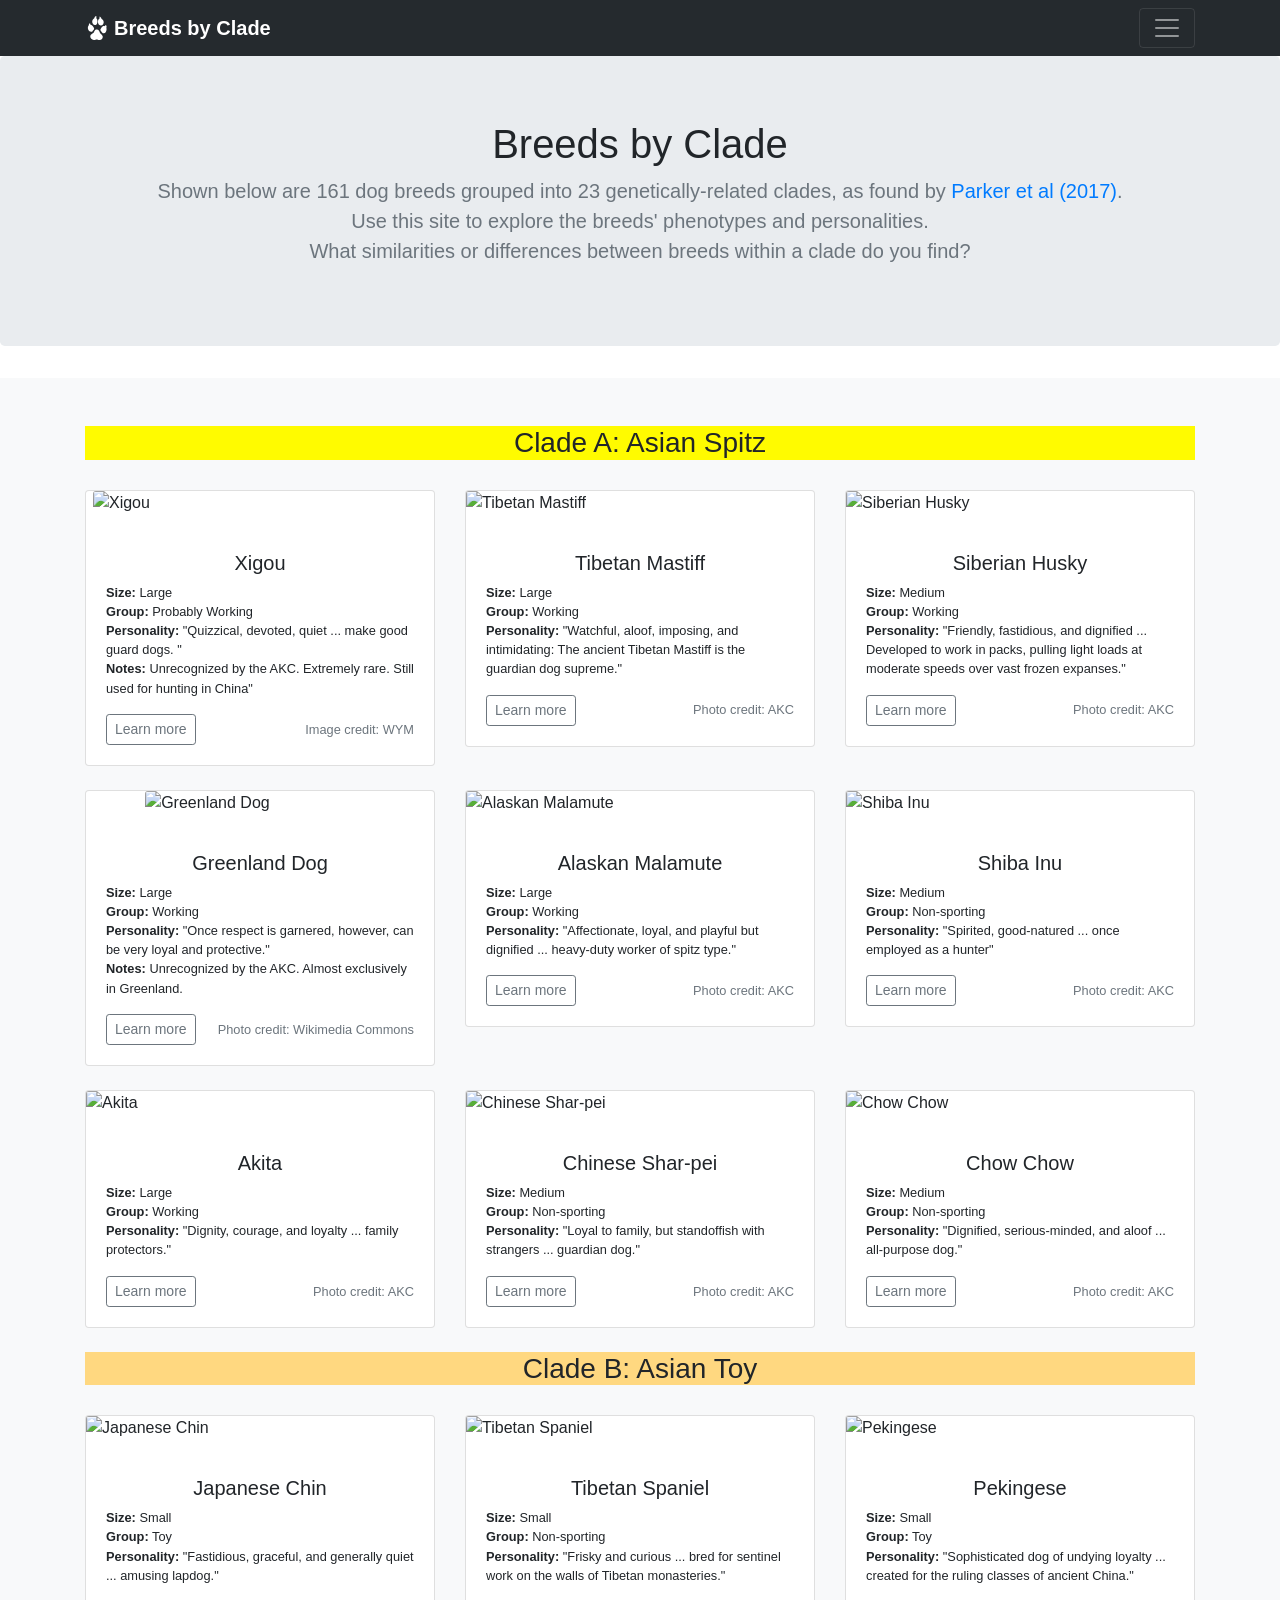
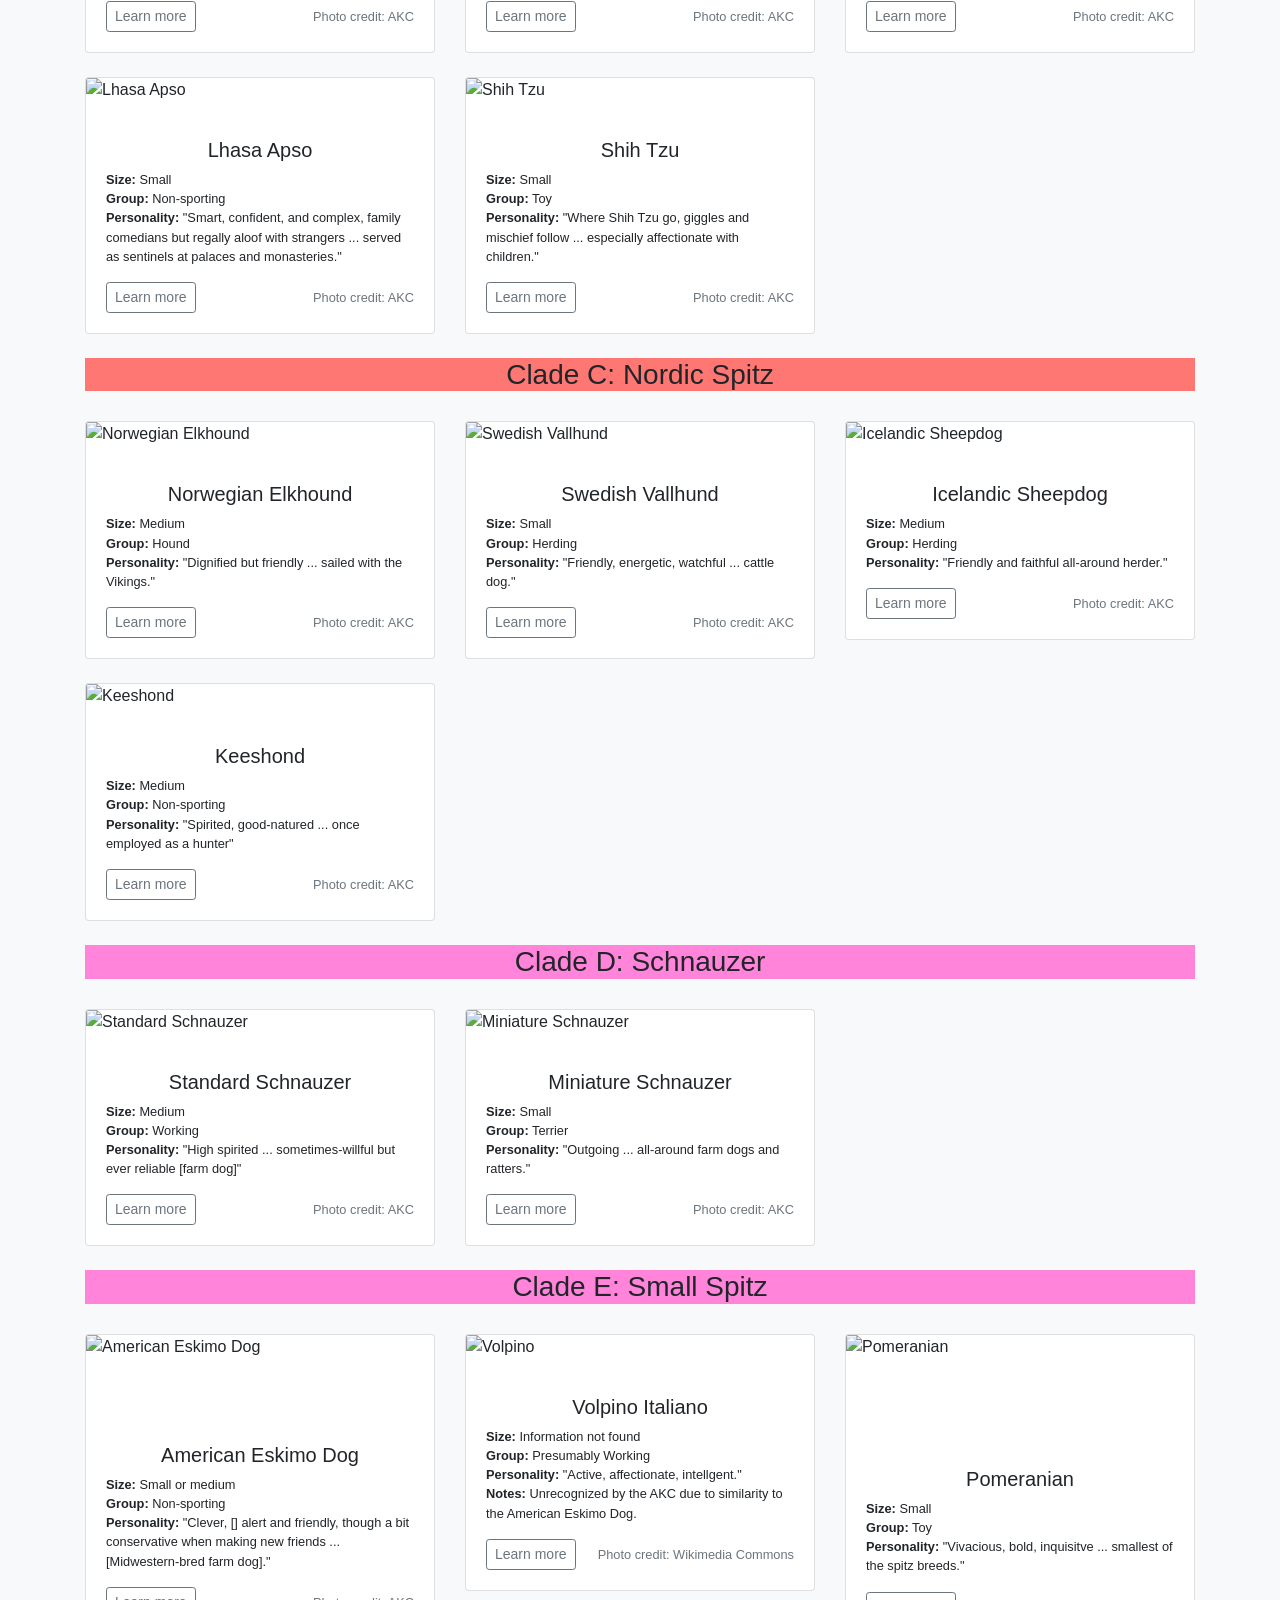
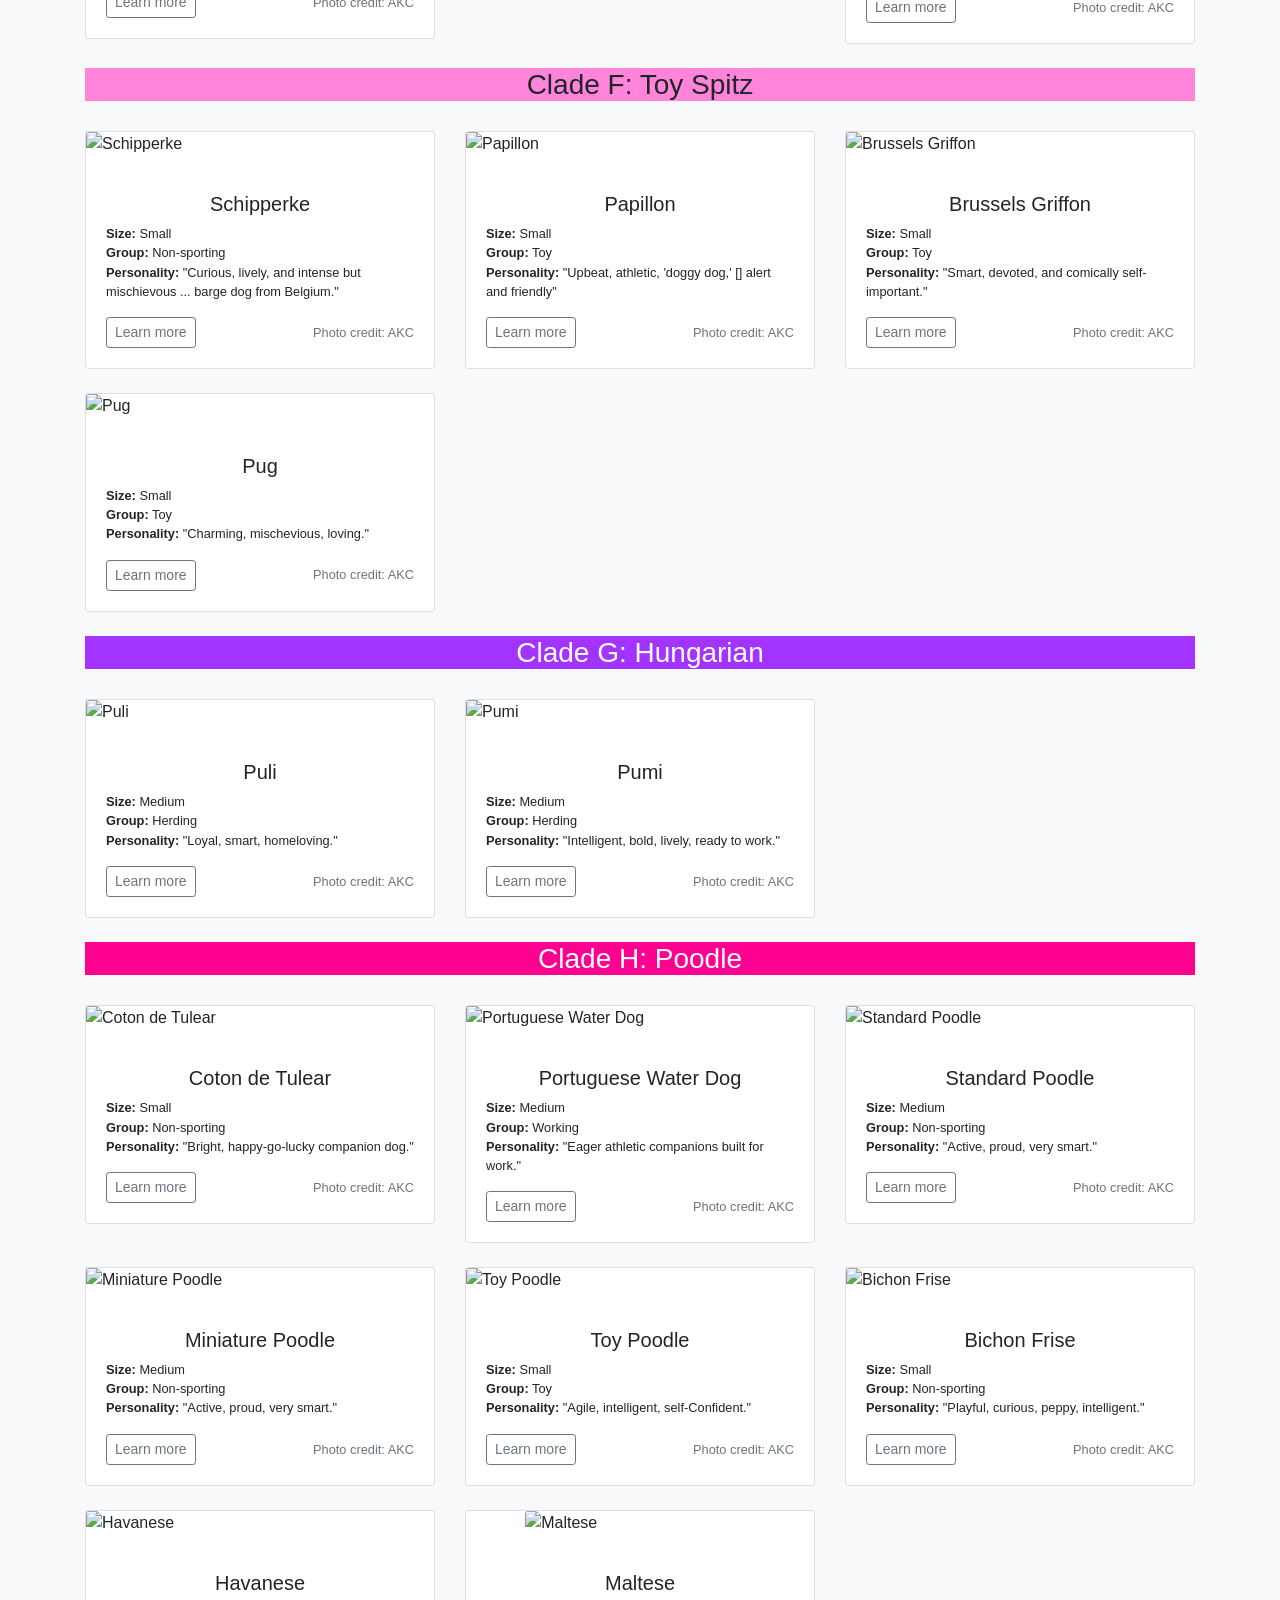
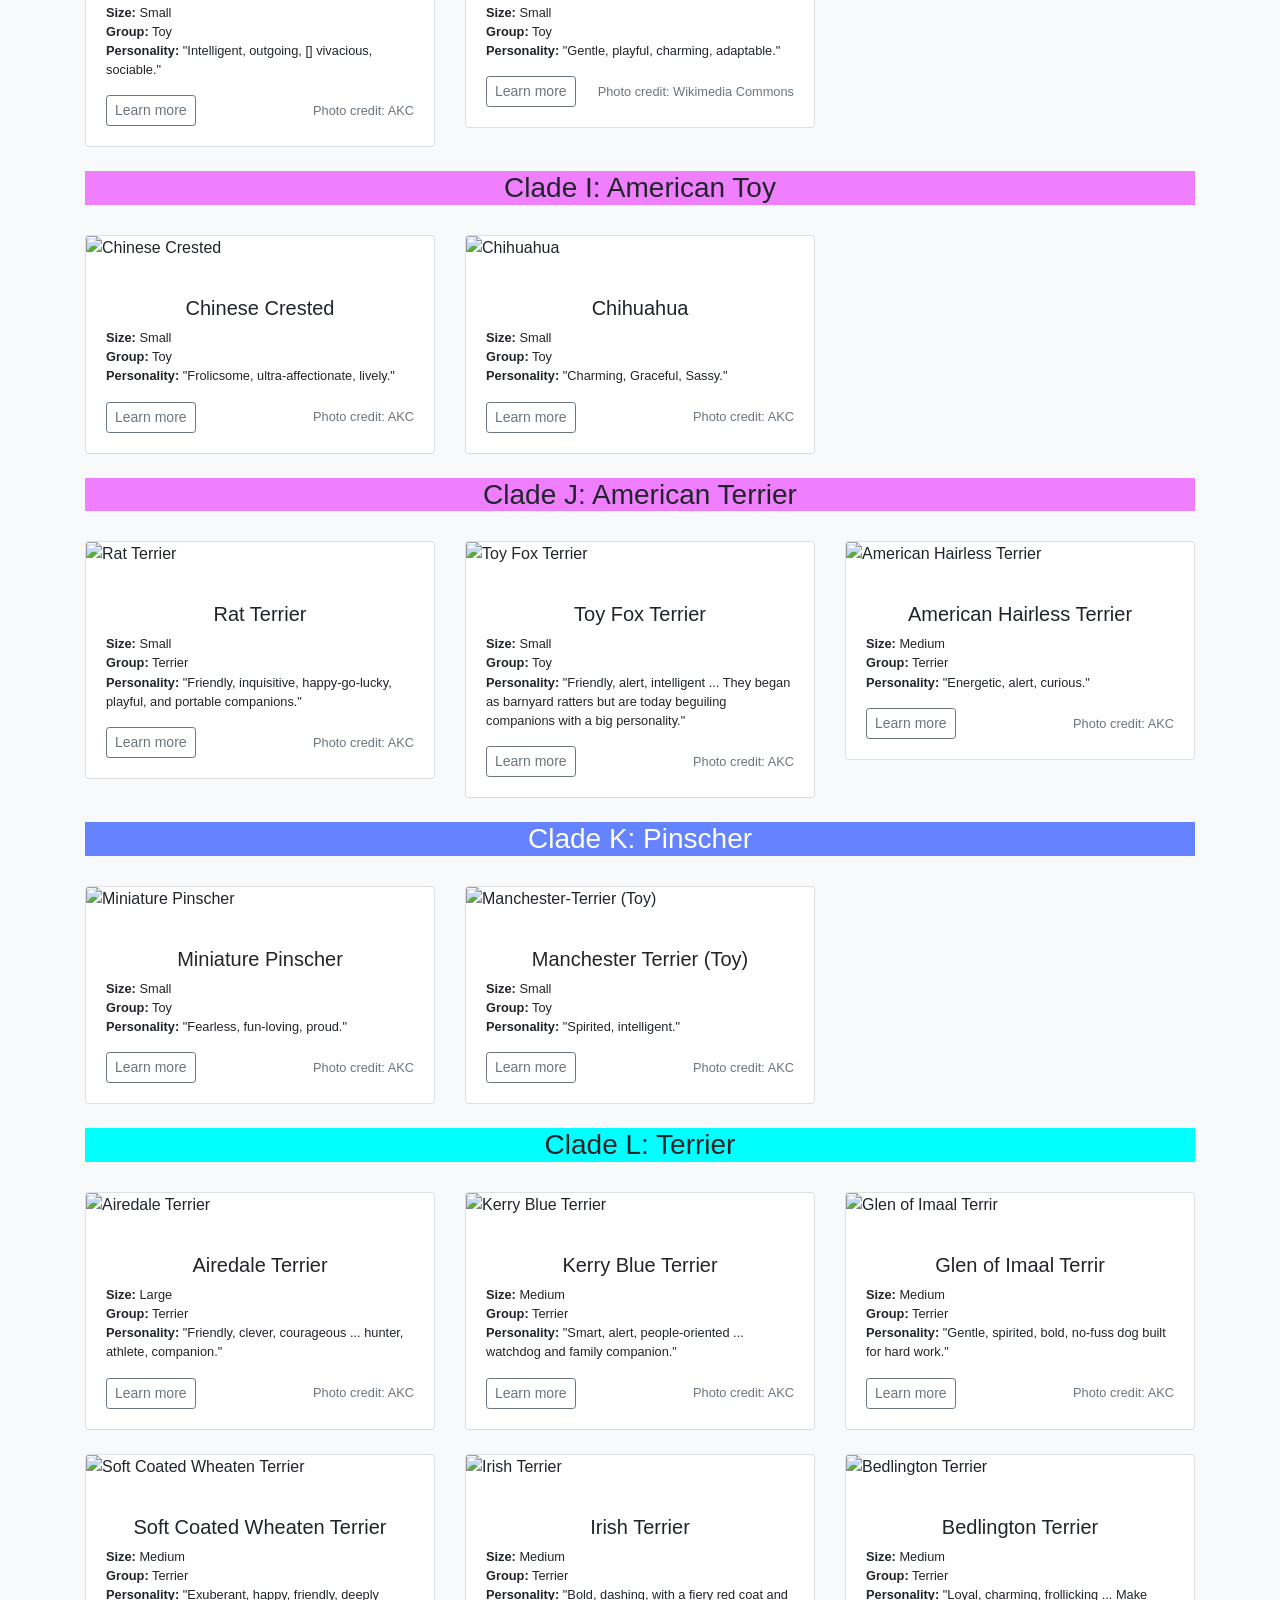
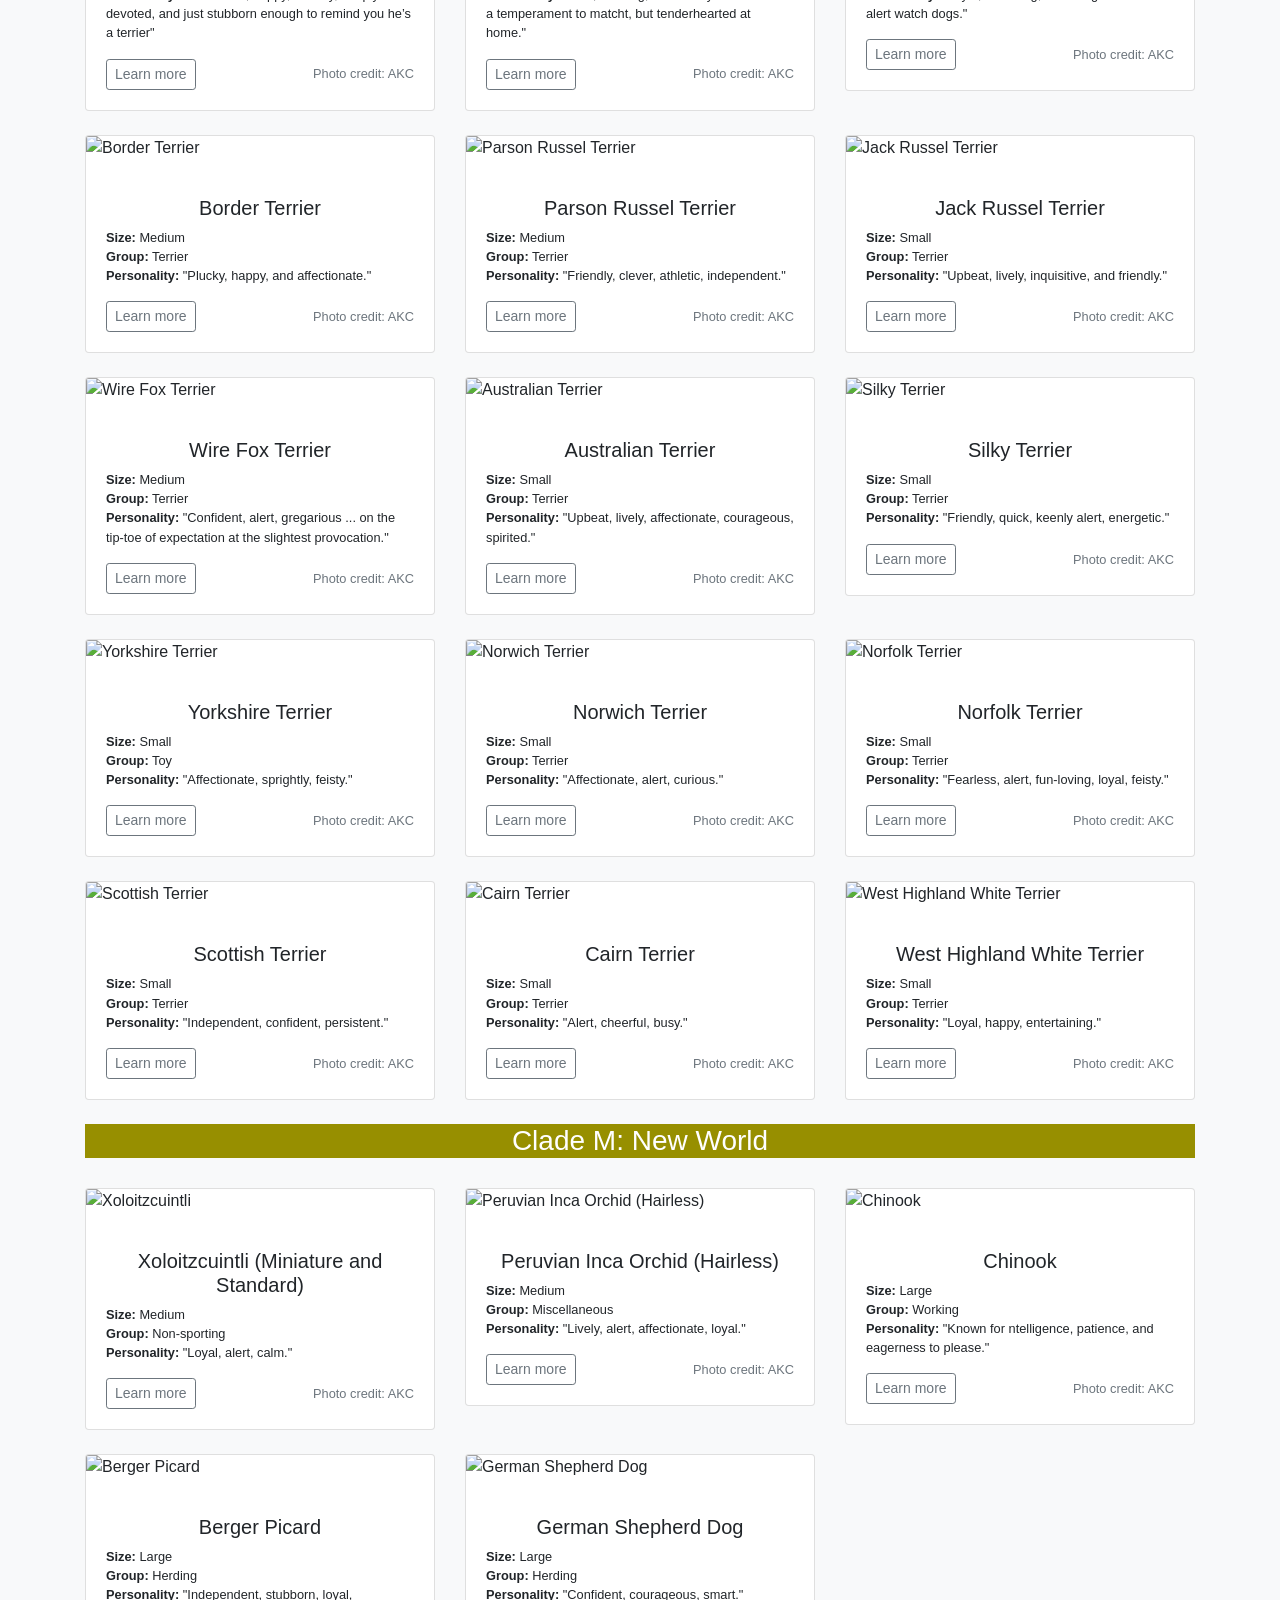
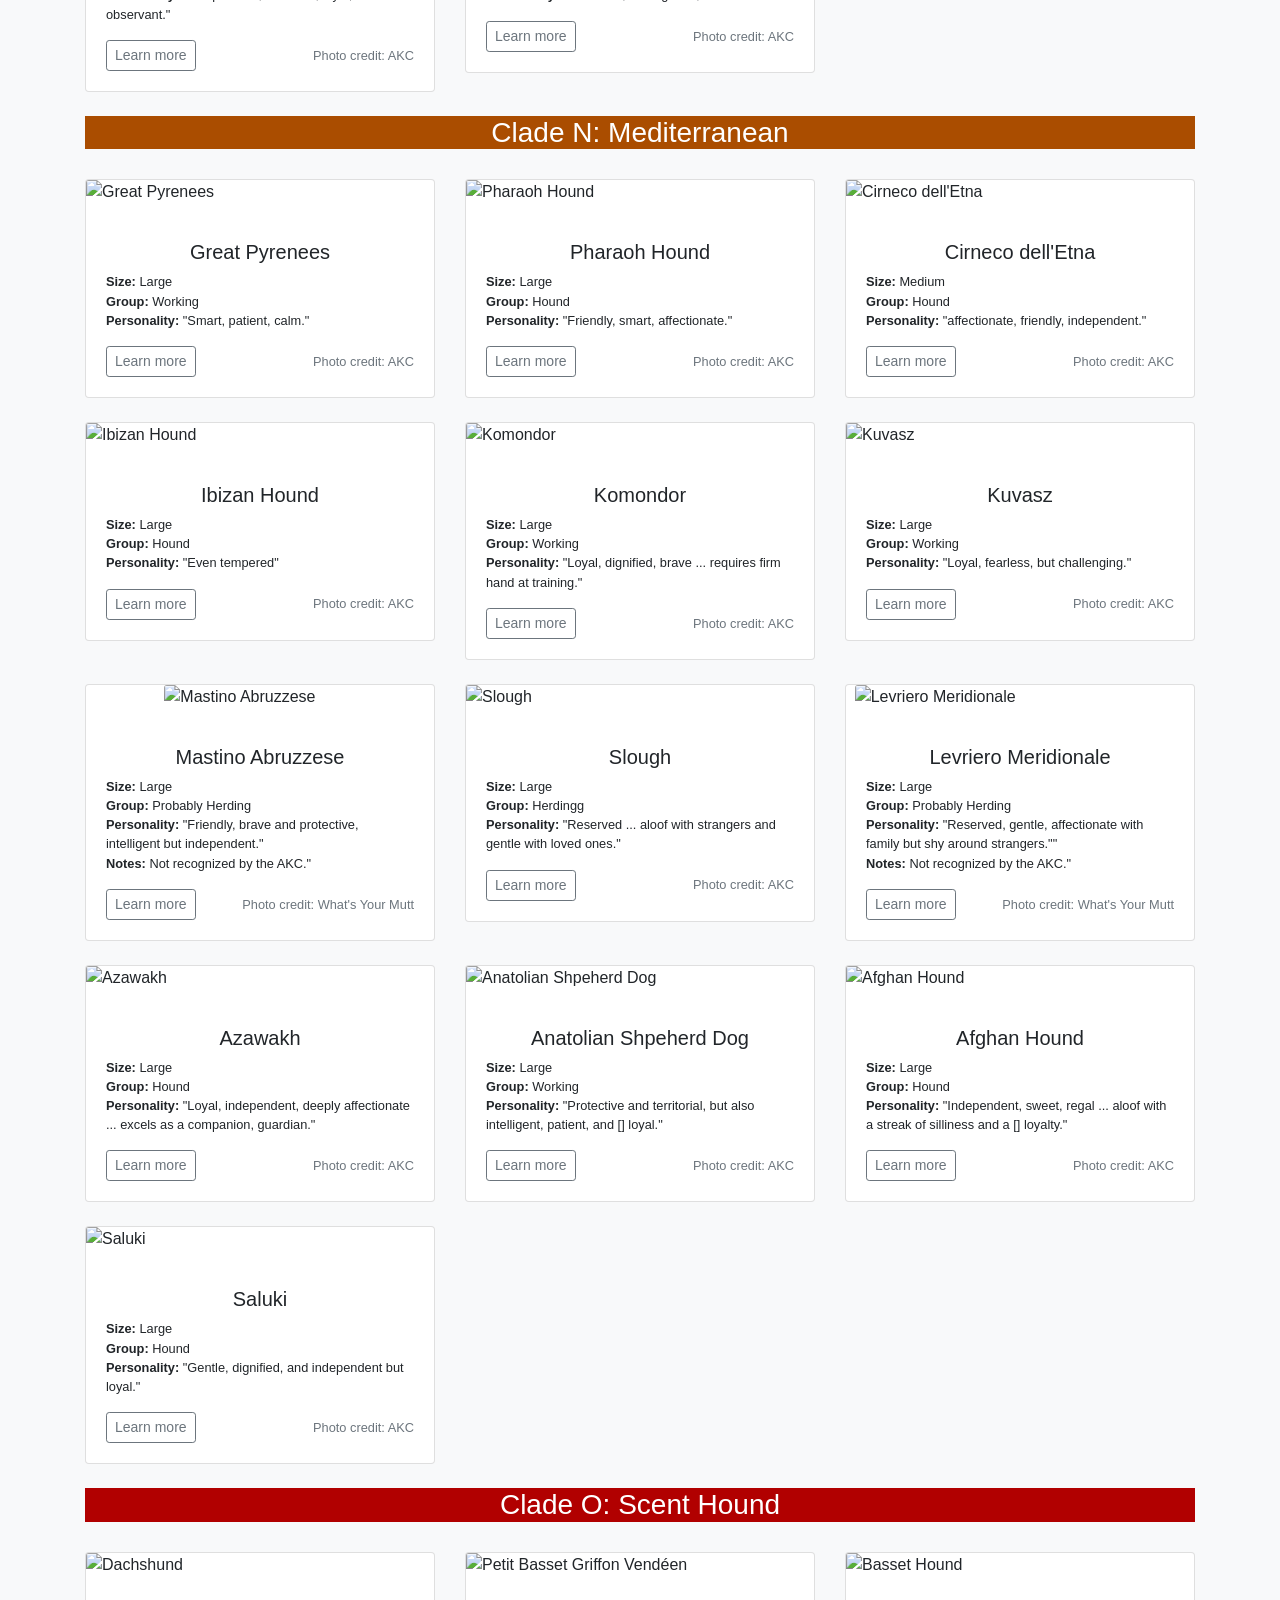
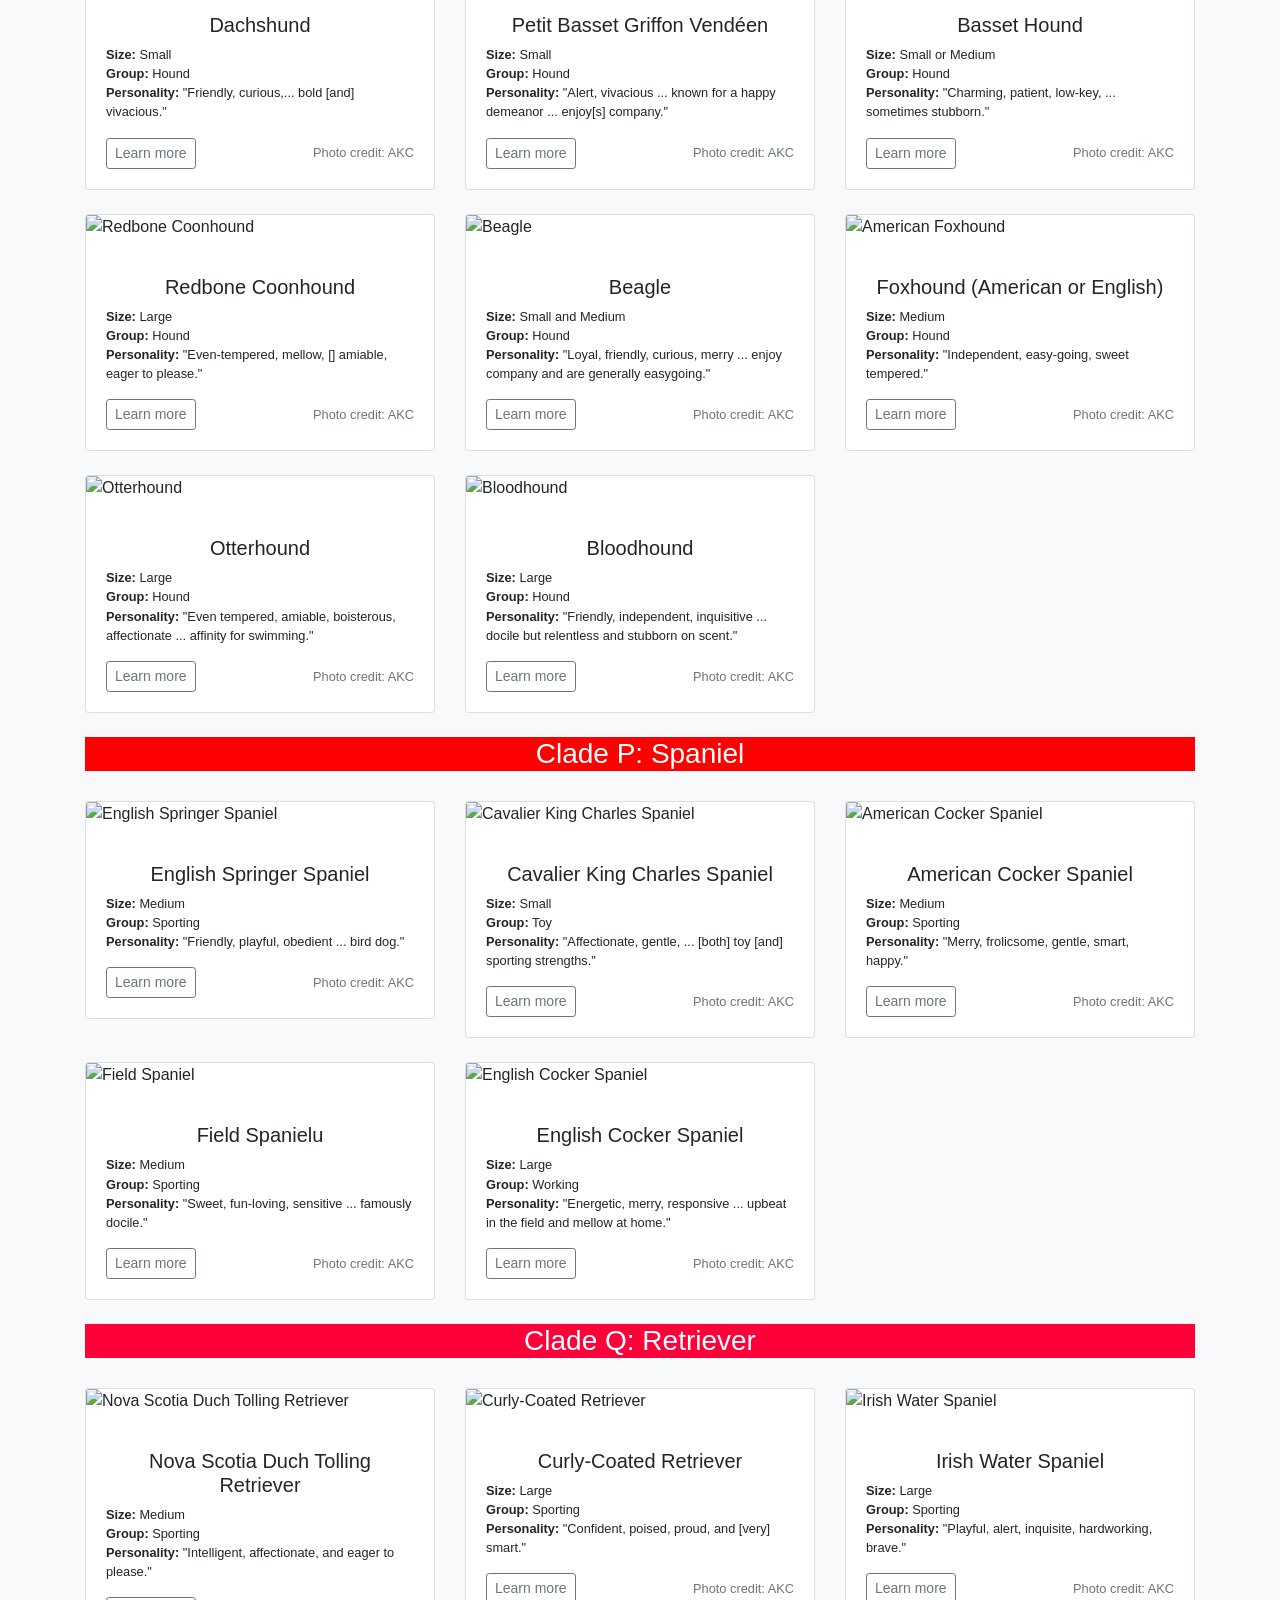
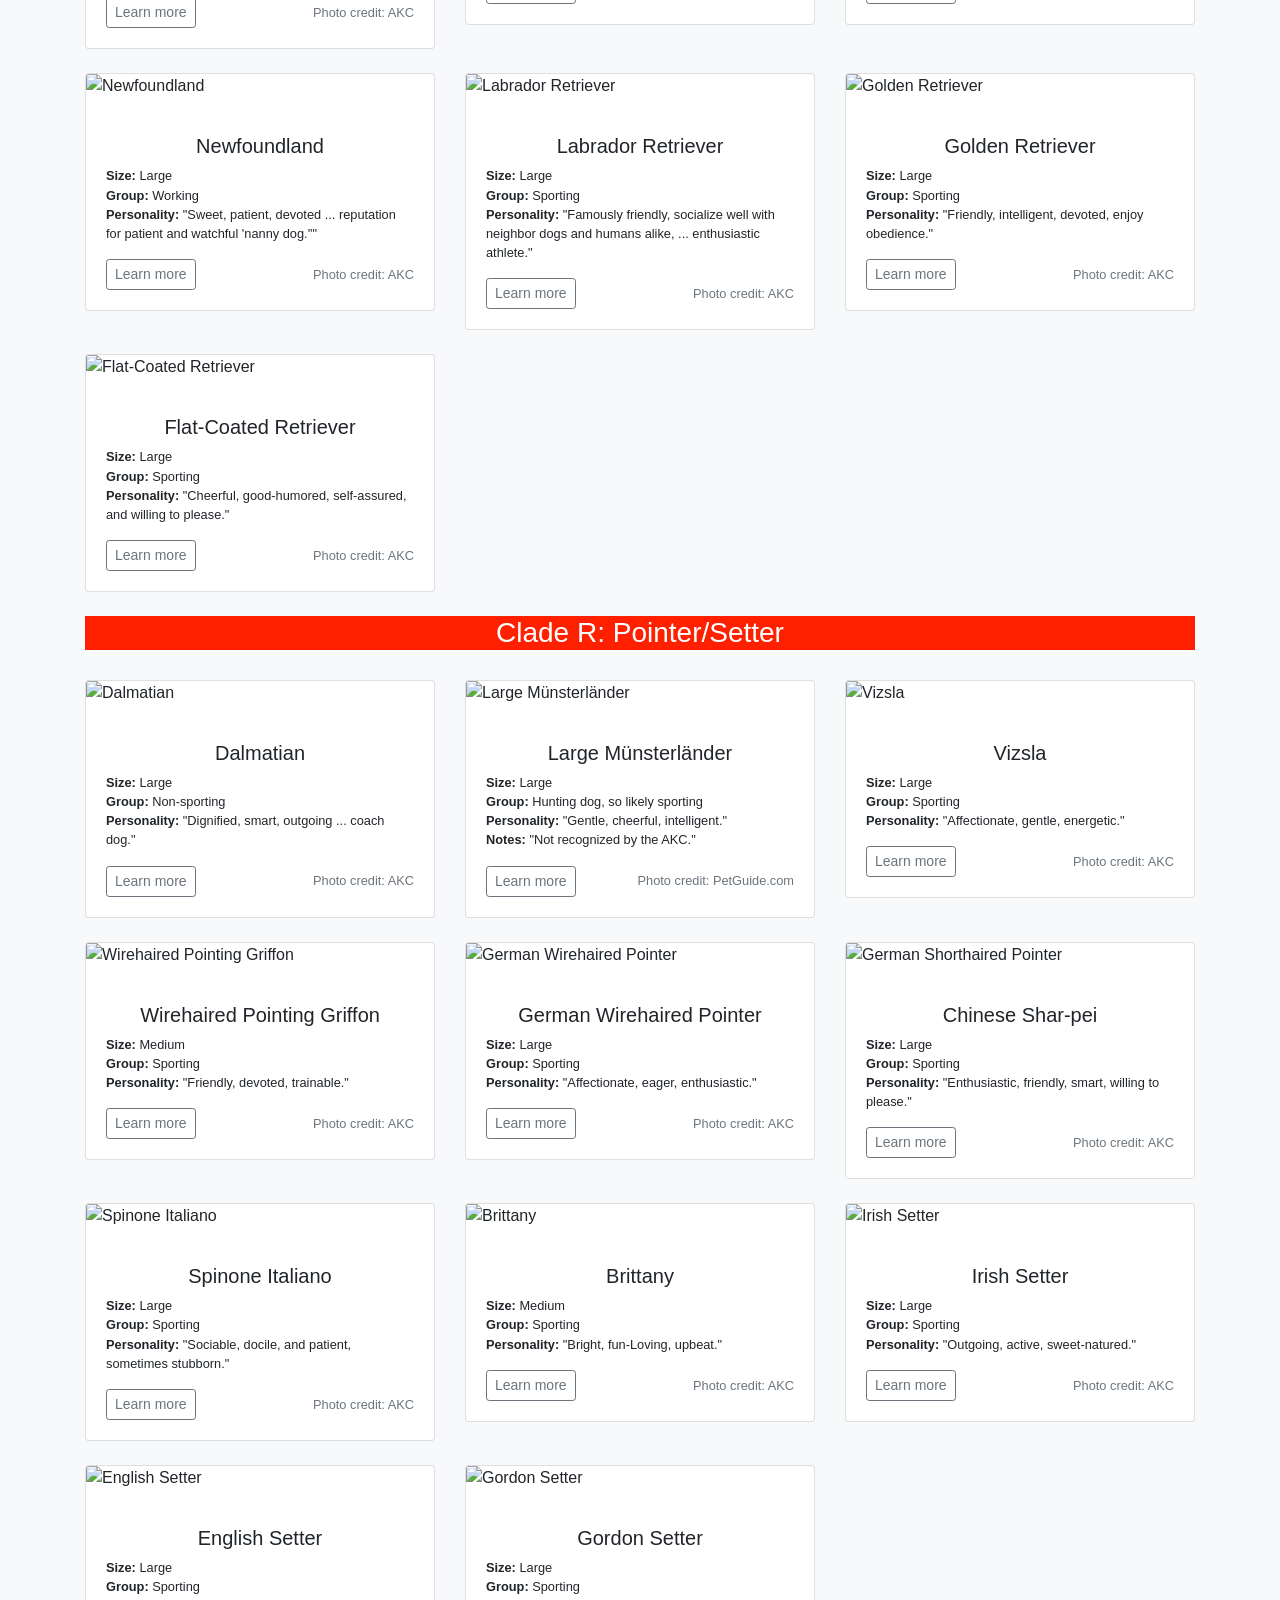
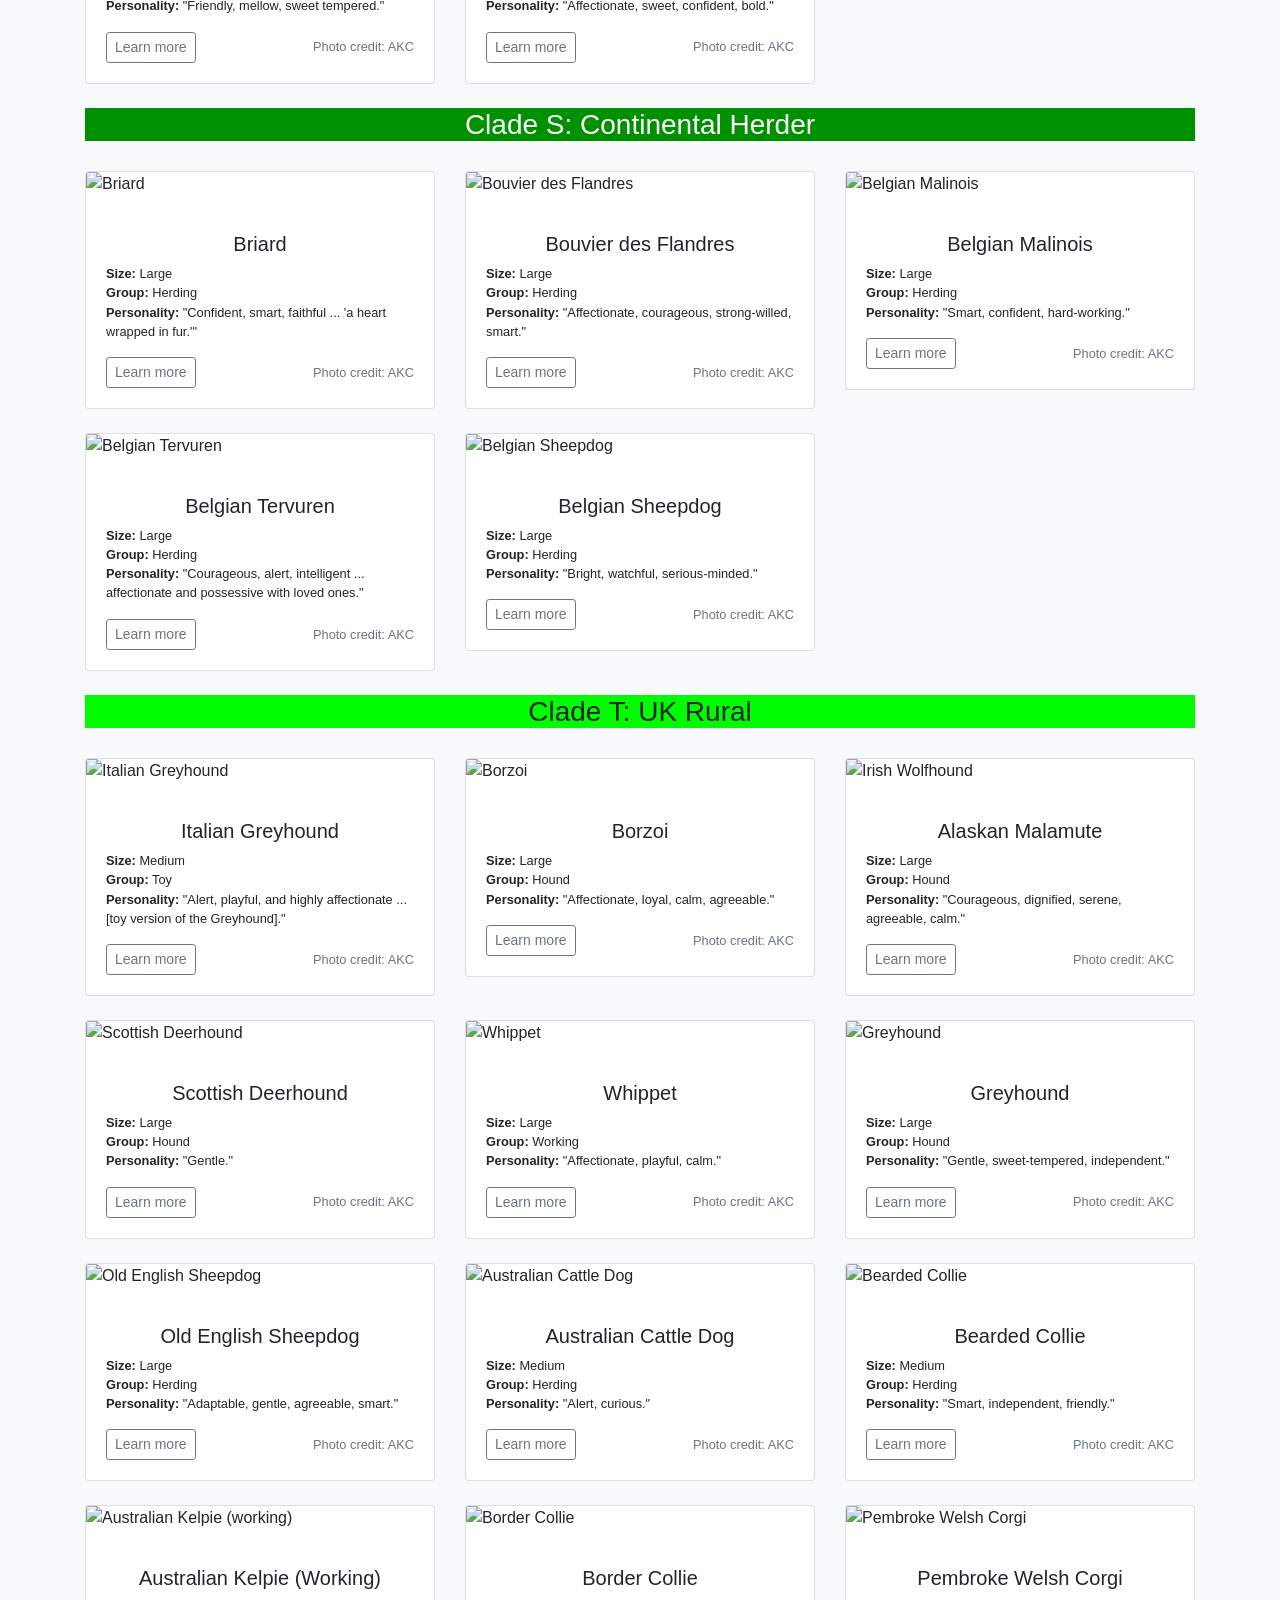
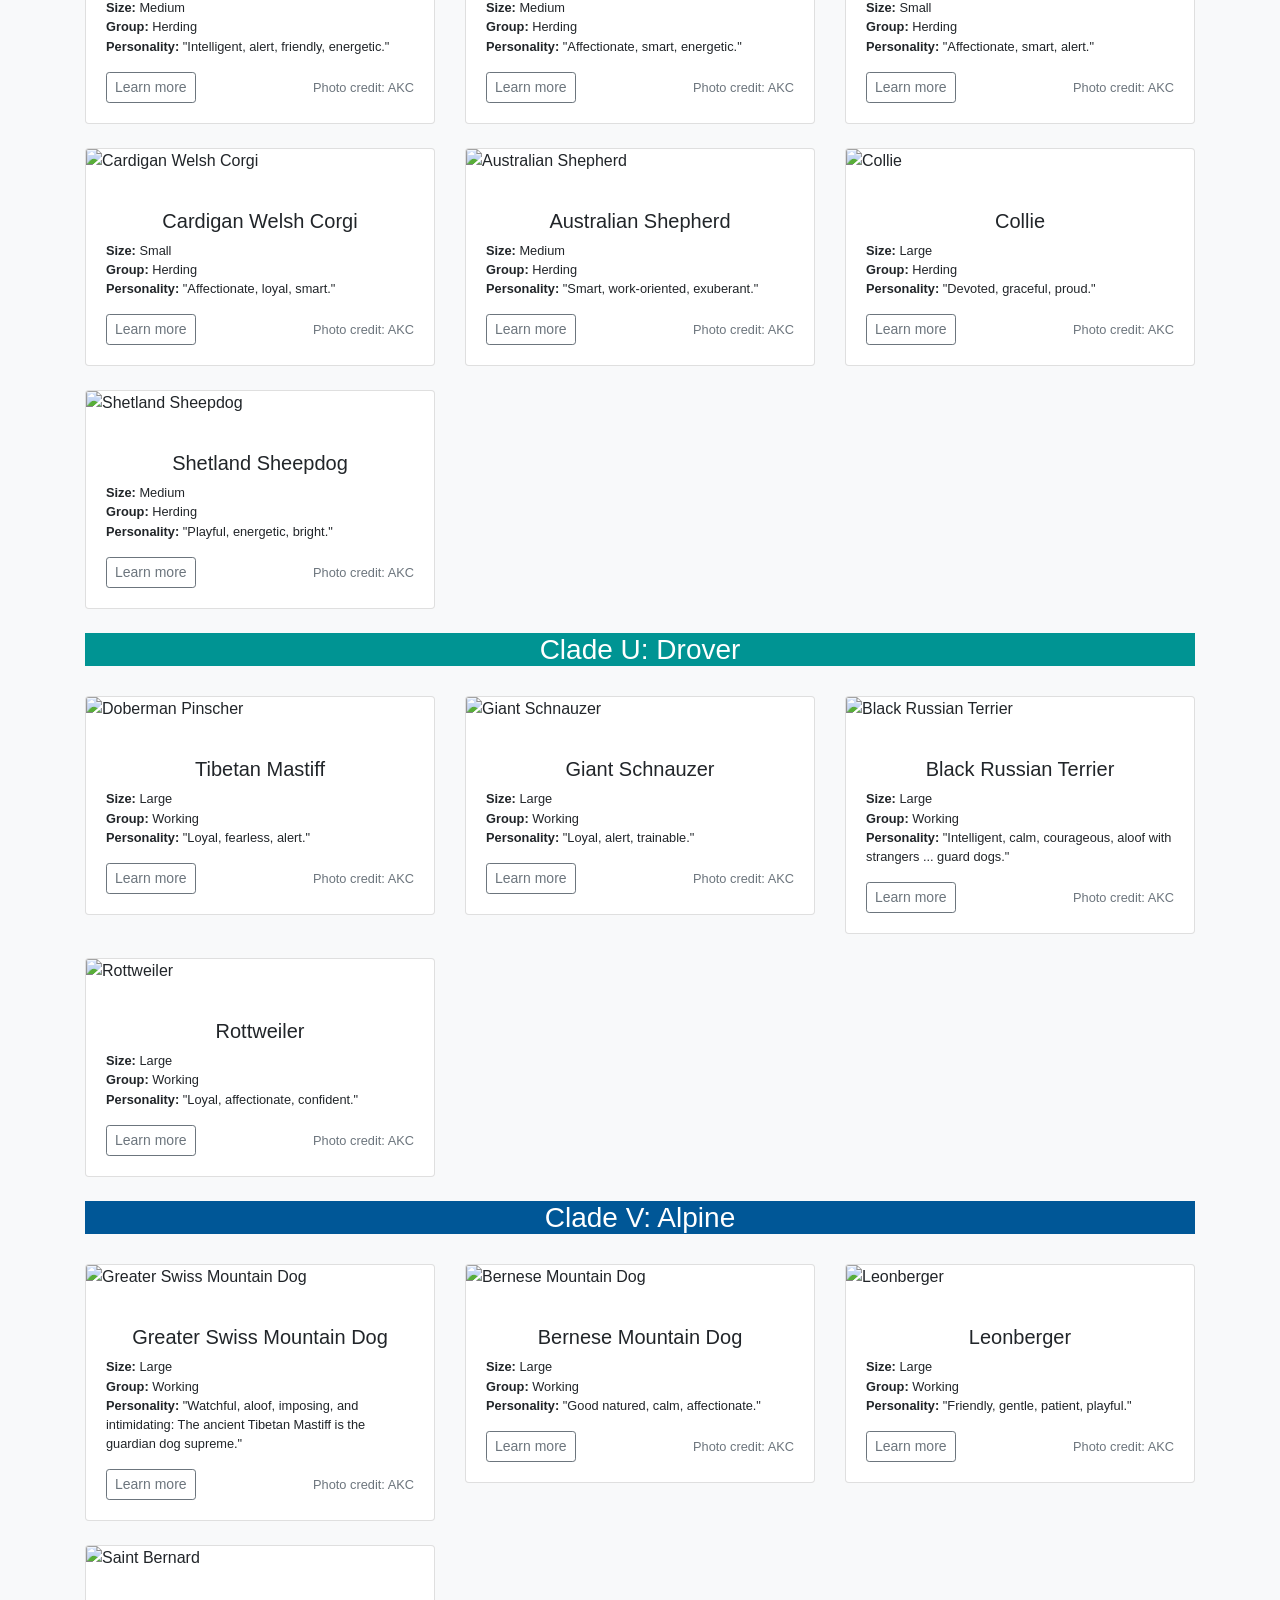
==== commit bf359b95: ""Edit opening statement"" ====
--- a/breeds-site/index.html
+++ b/breeds-site/index.html
@@ -1,16 +1,21 @@
 <!DOCTYPE html>
 <html lang="en">
-
-<head>
+  <head>
     <meta charset="utf-8" />
-    <meta name="viewport" content="width=device-width, initial-scale=1, shrink-to-fit=no" />
+    <meta
+      name="viewport"
+      content="width=device-width, initial-scale=1, shrink-to-fit=no"
+    />
     <meta name="description" content="" />
     <meta name="author" content="" />
     <link rel="icon" href="/docs/4.0/assets/img/favicons/favicon.ico" />
 
     <title>Breeds by Clade</title>
 
-    <link rel="canonical" href="https://getbootstrap.com/docs/4.0/examples/album/" />
+    <link
+      rel="canonical"
+      href="https://getbootstrap.com/docs/4.0/examples/album/"
+    />
 
     <!-- Bootstrap core CSS -->
     <link href="../main/css/bootstrap.min.css" rel="stylesheet" />
@@ -18,6622 +23,9893 @@
     <!-- Custom styles for this template -->
     <link href="breeds.css" rel="stylesheet" />
     <link href="special.css" rel="stylesheet" />
-</head>
-
-<body>
+  </head>
+
+  <body>
     <header>
-        <div class="collapse bg-dark" id="navbarHeader" stye="padding-bottom:0">
-            <div class="container">
-                <div class="row">
-                    <div class="col-sm-12 col-md-8 py-4" stye="padding-bottom:0">
-                        <h5 class="text-white">The Clades</h5>
-                        <ul class="list-unstyled" style="    -moz-column-count: 4;
+      <div class="collapse bg-dark" id="navbarHeader" stye="padding-bottom:0">
+        <div class="container">
+          <div class="row">
+            <div class="col-sm-12 col-md-8 py-4" stye="padding-bottom:0">
+              <h5 class="text-white">The Clades</h5>
+              <ul
+                class="list-unstyled"
+                style="    -moz-column-count: 4;
     -moz-column-gap: 20px;
     -webkit-column-count: 3;
     -webkit-column-gap: 20px;
     column-count: 4;
-    column-gap: 20px;">
-                            <li>
-                                <a href="#clade-a" class="text-dark">
-                                    <span class="badge" style="background-color:#FFFB00">A</span></a><small class="text-white"> Asian
-                  Spitz</small>
-                            </li>
-                            <li>
-                                <a href="#clade-b" class="text-dark">
-                                    <span class="badge" style="background-color:#FFD880">B</span>
-                                </a>
-                                <small class="text-white"> Asian Toy</small>
-                            </li>
-                            <li>
-                                <a href="#clade-c" class="text-dark">
-                                    <span class="badge" style="background-color:#FF7773">C</span>
-                                </a>
-                                <small class="text-white"> Nordic Spitz</small>
-                            </li>
-                            <li>
-                                <a href="#clade-d" class="text-dark">
-                                    <span class="badge" style="background-color:#FF84DA">D</span>
-                                </a>
-                                <small class="text-white"> Schnauzer</small>
-                            </li>
-                            <li>
-                                <a href="#clade-e" class="text-dark">
-                                    <span class="badge" style="background-color:#FF84DA">E</span>
-                                </a>
-                                <small class="text-white"> Small Spitz</small>
-                            </li>
-                            <li>
-                                <a href="#clade-f" class="text-dark">
-                                    <span class="badge" style="background-color:#FF84DA">F</span>
-                                </a>
-                                <small class="text-white"> Toy Spitz</small>
-                            </li>
-                            <li>
-                                <a href="#clade-g" class="text-dark">
-                                    <span class="badge text-white" style="background-color:#A334FF">G</span>
-                                </a>
-                                <small class="text-white">
-                  Hungarian
+    column-gap: 20px;"
+              >
+                <li>
+                  <a href="#clade-a" class="text-dark">
+                    <span class="badge" style="background-color:#FFFB00"
+                      >A</span
+                    ></a
+                  ><small class="text-white"> Asian Spitz</small>
+                </li>
+                <li>
+                  <a href="#clade-b" class="text-dark">
+                    <span class="badge" style="background-color:#FFD880"
+                      >B</span
+                    >
+                  </a>
+                  <small class="text-white"> Asian Toy</small>
+                </li>
+                <li>
+                  <a href="#clade-c" class="text-dark">
+                    <span class="badge" style="background-color:#FF7773"
+                      >C</span
+                    >
+                  </a>
+                  <small class="text-white"> Nordic Spitz</small>
+                </li>
+                <li>
+                  <a href="#clade-d" class="text-dark">
+                    <span class="badge" style="background-color:#FF84DA"
+                      >D</span
+                    >
+                  </a>
+                  <small class="text-white"> Schnauzer</small>
+                </li>
+                <li>
+                  <a href="#clade-e" class="text-dark">
+                    <span class="badge" style="background-color:#FF84DA"
+                      >E</span
+                    >
+                  </a>
+                  <small class="text-white"> Small Spitz</small>
+                </li>
+                <li>
+                  <a href="#clade-f" class="text-dark">
+                    <span class="badge" style="background-color:#FF84DA"
+                      >F</span
+                    >
+                  </a>
+                  <small class="text-white"> Toy Spitz</small>
+                </li>
+                <li>
+                  <a href="#clade-g" class="text-dark">
+                    <span
+                      class="badge text-white"
+                      style="background-color:#A334FF"
+                      >G</span
+                    >
+                  </a>
+                  <small class="text-white">
+                    Hungarian
+                  </small>
+                </li>
+                <li>
+                  <a href="#clade-h" class="text-dark">
+                    <span
+                      class="badge text-white"
+                      style="background-color:#FF0091"
+                      >H</span
+                    >
+                  </a>
+                  <small class="text-white"> Poodle</small>
+                </li>
+                <li>
+                  <a href="#clade-i" class="text-dark">
+                    <span class="badge" style="background-color:#EF7FFF"
+                      >I</span
+                    >
+                  </a>
+                  <small class="text-white"> American Toy</small>
+                </li>
+                <li>
+                  <a href="#clade-j" class="text-dark">
+                    <span class="badge" style="background-color:#EF7FFF"
+                      >J</span
+                    >
+                  </a>
+                  <small class="text-white"> American Terrier</small>
+                </li>
+                <li>
+                  <a href="#clade-k" class="text-dark">
+                    <span
+                      class="badge text-white"
+                      style="background-color:#6683FF"
+                      >K</span
+                    >
+                  </a>
+                  <small class="text-white"> Pinscher</small>
+                </li>
+                <li>
+                  <a href="#clade-l" class="text-dark">
+                    <span class="badge" style="background-color:#00FFFF"
+                      >L</span
+                    >
+                  </a>
+                  <small class="text-white"> Terrier</small>
+                </li>
+                <li>
+                  <a href="#clade-m" class="text-dark">
+                    <span
+                      class="badge text-white"
+                      style="background-color:#978F00"
+                      >M</span
+                    >
+                  </a>
+                  <small class="text-white"> New World</small>
+                </li>
+                <li>
+                  <a href="#clade-n" class="text-dark">
+                    <span
+                      class="badge text-white"
+                      style="background-color:#AA4D00"
+                      >N</span
+                    >
+                  </a>
+                  <small class="text-white"> Mediterranean</small>
+                </li>
+                <li>
+                  <a href="#clade-o" class="text-dark">
+                    <span
+                      class="badge text-white"
+                      style="background-color:#B10000"
+                      >O</span
+                    >
+                  </a>
+                  <small class="text-white"> Scent Hound</small>
+                </li>
+                <li>
+                  <a href="#clade-p" class="text-dark">
+                    <span
+                      class="badge text-white"
+                      style="background-color:#FF0000"
+                      >P</span
+                    >
+                  </a>
+                  <small class="text-white"> Spaniel</small>
+                </li>
+                <li>
+                  <a href="#clade-q" class="text-dark">
+                    <span
+                      class="badge text-white"
+                      style="background-color:#FF0038"
+                      >Q</span
+                    >
+                  </a>
+                  <small class="text-white"> Retriever</small>
+                </li>
+                <li>
+                  <a href="#clade-r" class="text-dark">
+                    <span
+                      class="badge text-white"
+                      style="background-color:#FF2000"
+                      >R</span
+                    >
+                  </a>
+                  <small class="text-white"> Pointer/Setter</small>
+                </li>
+                <li>
+                  <a href="#clade-s" class="text-dark">
+                    <span
+                      class="badge text-white"
+                      style="background-color:#009100"
+                      >S</span
+                    >
+                  </a>
+                  <small class="text-white"> Continental Herder</small>
+                </li>
+                <li>
+                  <a href="#clade-t" class="text-dark">
+                    <span class="badge" style="background-color:#00FC00"
+                      >T</span
+                    >
+                  </a>
+                  <small class="text-white"> UK Rural</small>
+                </li>
+                <li>
+                  <a href="#clade-u" class="text-dark">
+                    <span
+                      class="badge text-white"
+                      style="background-color:#009493"
+                      >U</span
+                    >
+                  </a>
+                  <small class="text-white"> Drover</small>
+                </li>
+                <li>
+                  <a href="#clade-v" class="text-dark">
+                    <span
+                      class="badge text-white"
+                      style="background-color:#005797"
+                      >V</span
+                    >
+                  </a>
+                  <small class="text-white"> Alpine</small>
+                </li>
+                <li>
+                  <a href="#clade-w" class="text-dark">
+                    <span
+                      class="badge text-white"
+                      style="background-color:#0037FF"
+                      >W</span
+                    >
+                  </a>
+                  <small class="text-white">
+                    European Mastiff
+                  </small>
+                </li>
+                <li>
+                  <a href="#misc" class="text-dark">
+                    <span class="badge text-white" style="background-color:grey"
+                      >&#9830;</span
+                    >
+                  </a>
+                  <small class="text-white">
+                    Miscellaneous
+                  </small>
+                </li>
+              </ul>
+            </div>
+
+            <div class="col-sm-4 col-md-2 py-4" stye="padding-bottom:0">
+              <h5 class="text-white">Cladogram</h5>
+              <a href="#" class="pop">
+                <img src="Cladogram.jpg" class="img-fluid rounded" />
+              </a>
+              <div class="text-center">
+                <small class="text-white">Click image to enlarge</small>
+              </div>
+            </div>
+
+            <div class="col-sm-8 col-md-2 py-4" stye="padding-bottom:0">
+              <h5 class="text-white">Appendixes</h5>
+              <ul class="list-unstyled">
+                <li class="mt-2">
+                  <a href="#definitions" style="color:#bac6fa"
+                    ><u>Definitions</u></a
+                  >
+                </li>
+                <li class="mt-2">
+                  <a href="#clade-index" style="color:#bac6fa"
+                    ><u>Clade Index</u></a
+                  >
+                </li>
+                <li class="mt-2">
+                  <a href="#about-site" style="color:#bac6fa"
+                    ><u>About Site</u></a
+                  >
+                </li>
+                <br /><br />
+                <small style="color:rgb(151, 151, 151)">
+                  Image credit:
+                  <a
+                    href="https://www.sciencedirect.com/science/article/pii/S2211124717304564"
+                    target="_blank"
+                    style="color:rgb(151, 151, 151)"
+                  >
+                    Parker et al.</a
+                  >
                 </small>
-                            </li>
-                            <li>
-                                <a href="#clade-h" class="text-dark">
-                                    <span class="badge text-white" style="background-color:#FF0091">H</span>
-                                </a>
-                                <small class="text-white"> Poodle</small>
-                            </li>
-                            <li>
-                                <a href="#clade-i" class="text-dark">
-                                    <span class="badge" style="background-color:#EF7FFF">I</span>
-                                </a>
-                                <small class="text-white"> American Toy</small>
-                            </li>
-                            <li>
-                                <a href="#clade-j" class="text-dark">
-                                    <span class="badge" style="background-color:#EF7FFF">J</span>
-                                </a>
-                                <small class="text-white"> American Terrier</small>
-                            </li>
-                            <li>
-                                <a href="#clade-k" class="text-dark">
-                                    <span class="badge text-white" style="background-color:#6683FF">K</span>
-                                </a>
-                                <small class="text-white"> Pinscher</small>
-                            </li>
-                            <li>
-                                <a href="#clade-l" class="text-dark">
-                                    <span class="badge" style="background-color:#00FFFF">L</span>
-                                </a>
-                                <small class="text-white"> Terrier</small>
-                            </li>
-                            <li>
-                                <a href="#clade-m" class="text-dark">
-                                    <span class="badge text-white" style="background-color:#978F00">M</span>
-                                </a>
-                                <small class="text-white"> New World</small>
-                            </li>
-                            <li>
-                                <a href="#clade-n" class="text-dark">
-                                    <span class="badge text-white" style="background-color:#AA4D00">N</span>
-                                </a>
-                                <small class="text-white"> Mediterranean</small>
-                            </li>
-                            <li>
-                                <a href="#clade-o" class="text-dark">
-                                    <span class="badge text-white" style="background-color:#B10000">O</span>
-                                </a>
-                                <small class="text-white"> Scent Hound</small>
-                            </li>
-                            <li>
-                                <a href="#clade-p" class="text-dark">
-                                    <span class="badge text-white" style="background-color:#FF0000">P</span>
-                                </a>
-                                <small class="text-white"> Spaniel</small>
-                            </li>
-                            <li>
-                                <a href="#clade-q" class="text-dark">
-                                    <span class="badge text-white" style="background-color:#FF0038">Q</span>
-                                </a>
-                                <small class="text-white"> Retriever</small>
-                            </li>
-                            <li>
-                                <a href="#clade-r" class="text-dark">
-                                    <span class="badge text-white" style="background-color:#FF2000">R</span>
-                                </a>
-                                <small class="text-white"> Pointer/Setter</small>
-                            </li>
-                            <li>
-                                <a href="#clade-s" class="text-dark">
-                                    <span class="badge text-white" style="background-color:#009100">S</span>
-                                </a>
-                                <small class="text-white"> Continental Herder</small>
-                            </li>
-                            <li>
-                                <a href="#clade-t" class="text-dark">
-                                    <span class="badge" style="background-color:#00FC00">T</span>
-                                </a>
-                                <small class="text-white"> UK Rural</small>
-                            </li>
-                            <li>
-                                <a href="#clade-u" class="text-dark">
-                                    <span class="badge text-white" style="background-color:#009493">U</span>
-                                </a>
-                                <small class="text-white"> Drover</small>
-                            </li>
-                            <li>
-                                <a href="#clade-v" class="text-dark">
-                                    <span class="badge text-white" style="background-color:#005797">V</span>
-                                </a>
-                                <small class="text-white"> Alpine</small>
-                            </li>
-                            <li>
-                                <a href="#clade-w" class="text-dark">
-                                    <span class="badge text-white" style="background-color:#0037FF">W</span>
-                                </a>
-                                <small class="text-white">
-                  European Mastiff
+              </ul>
+            </div>
+          </div>
+        </div>
+      </div>
+      <div
+        class="navbar navbar-dark box-shadow"
+        style="background-color:#252a2e"
+      >
+        <div class="container d-flex justify-content-between">
+          <a href="#" class="navbar-brand d-flex align-items-center">
+            <svg
+              xmlns="http://www.w3.org/2000/svg"
+              x="0px"
+              y="0px"
+              width="1.2em"
+              height="1.2em"
+              viewBox="0 0 172 172"
+              style=" fill:#000000; margin-right:5px"
+            >
+              <g
+                fill="none"
+                fill-rule="nonzero"
+                stroke="none"
+                stroke-width="1"
+                stroke-linecap="butt"
+                stroke-linejoin="miter"
+                stroke-miterlimit="10"
+                stroke-dasharray=""
+                stroke-dashoffset="0"
+                font-family="none"
+                font-weight="none"
+                font-size="none"
+                text-anchor="none"
+                style="mix-blend-mode: normal"
+              >
+                <path d="M0,172v-172h172v172z" fill="none"></path>
+                <g fill="#ffffff">
+                  <path
+                    d="M79.335,0.645c-2.83531,0.56438 -10.23937,5.16 -12.7925,14.9425c-9.44656,4.64938 -14.9425,17.0925 -14.9425,24.51c0,10.50813 6.24844,25.2625 20.1025,25.2625c14.56625,0 17.7375,-18.78562 17.7375,-26.015c0,-14.70062 -3.88344,-21.285 -8.6,-23.9725c1.88125,-8.02219 0.63156,-14.10937 -0.645,-14.7275c-0.18812,-0.09406 -0.44344,-0.08062 -0.86,0zM105.6725,4.3c-1.26312,0.55094 -1.76031,5.73781 -1.29,13.33c-7.35031,2.01563 -11.5025,11.24719 -11.5025,26.015c0,7.88781 4.90469,25.155 19.565,25.155c14.95594,0 21.715,-13.66594 21.715,-23.3275c0,-8.51937 -6.06031,-20.3175 -15.91,-25.585c-2.66062,-9.00312 -11.11281,-16.21906 -12.5775,-15.5875zM35.69,52.245c-1.505,-0.40312 -7.60562,3.19813 -8.815,15.05c-0.40312,0.43 -0.69875,0.92719 -1.075,1.3975c-4.74344,5.99313 -6.3425,15.265 -4.1925,24.295c2.41875,10.18563 10.965,20.5325 22.6825,20.5325c6.08719,0 8.65375,-3.77594 10.75,-6.7725c0.9675,-1.3975 1.935,-2.71437 3.225,-3.87l0.5375,-0.43c3.50719,-3.13094 6.5575,-5.88562 6.5575,-12.3625c0,-3.68187 -3.06375,-7.86094 -6.5575,-12.685c-0.86,-1.1825 -1.66625,-2.365 -2.4725,-3.5475c-3.96406,-5.77812 -8.82844,-11.9325 -16.4475,-11.9325c-0.3225,0 -0.645,-0.01344 -0.9675,0c-0.83312,-4.78375 -2.17687,-9.37937 -3.225,-9.675zM148.565,64.07c-1.19594,0 -4.07156,4.43438 -6.02,9.3525c-2.0425,-0.77937 -4.25969,-1.1825 -6.665,-1.1825c-6.5575,0 -12.59094,3.655 -17.415,10.6425l-1.6125,2.2575c-3.66844,5.20031 -6.7725,9.70188 -6.7725,13.6525c0,4.90469 2.32469,7.29656 4.4075,9.46c0.88688,0.91375 1.8275,1.89469 2.6875,3.1175l0.5375,0.7525c3.64156,5.22719 8.17,11.7175 16.2325,11.7175c14.35125,0 17.33438,-11.56969 19.35,-19.2425l0.3225,-1.29c1.74688,-6.54406 1.43781,-13.19562 -0.645,-18.705c5.38844,-11.55625 -2.72781,-20.5325 -4.4075,-20.5325zM84.925,96.32c-10.54844,0 -14.39156,2.31125 -19.78,17.3075c-2.55312,7.12188 -8.23719,10.72313 -13.6525,14.2975c-6.73219,4.44781 -13.6525,9.04344 -13.6525,19.4575c0,11.05906 11.22031,24.6175 24.295,24.6175c5.59,0 9.72875,-1.14219 13.4375,-2.15c3.01,-0.81969 5.68406,-1.505 8.6,-1.505c2.84875,0 5.02563,0.55094 7.525,1.29c3.23844,0.95406 6.89344,2.0425 12.685,2.0425c15.74875,0 22.8975,-11.73094 22.8975,-22.6825c0,-7.36375 -5.71094,-12.9 -11.2875,-18.275c-4.93156,-4.74344 -10.07812,-9.64812 -11.395,-15.695c-1.74687,-8.02219 -5.67062,-18.705 -19.6725,-18.705z"
+                  ></path>
+                </g>
+              </g>
+            </svg>
+            <strong>Breeds by Clade</strong>
+          </a>
+          <button
+            class="navbar-toggler"
+            type="button"
+            data-toggle="collapse"
+            data-target="#navbarHeader"
+            aria-controls="navbarHeader"
+            aria-expanded="false"
+            aria-label="Toggle navigation"
+          >
+            <span class="navbar-toggler-icon"></span>
+          </button>
+        </div>
+      </div>
+    </header>
+
+    <main role="main">
+      <section class="jumbotron text-center">
+        <div class="container">
+          <h1 class="jumbotron-heading">Breeds by Clade</h1>
+          <p class="lead text-muted">
+            Shown below are 161 dog breeds grouped into 23 genetically-related
+            clades, as found by
+            <a
+              href="https://www.sciencedirect.com/science/article/pii/S2211124717304564"
+              target="_blank"
+              >Parker et al (2017)</a
+            >. <br />
+            Use this site to explore the breeds' phenotypes and personalities.
+            <br />
+            What similarities or differences between breeds within a clade do
+            you find?
+          </p>
+        </div>
+      </section>
+
+      <div class="album py-5 bg-light ">
+        <div class="container ">
+          <!-- CLADE A -->
+          <div
+            class="text-center "
+            style="background-color:#FFFB00; margin-bottom:30px "
+          >
+            <h3 id="clade-a">Clade A: Asian Spitz</h3>
+          </div>
+          <div class="row ">
+            <!-- SECTION 1 -->
+            <div class="col-md-4 ">
+              <div class="card mb-4 box-shadow ">
+                <img
+                  class="card-img-top "
+                  src="https://www.whatsyourmuttdna.com/wp-content/uploads/Levriero-Meridionale.jpg "
+                  alt="Xigou "
+                  style="width:96%; display: block; margin-left: auto; margin-right: auto; "
+                />
+                <div class="card-body ">
+                  <p class="card-text "></p>
+                  <div class="text-center ">
+                    <h5>Xigou</h5>
+                  </div>
+
+                  <ul class="list-unstyled " style="padding:0 ">
+                    <small>
+                      <li>
+                        <span class="font-weight-bold ">Size:</span> Large
+                      </li>
+                      <li>
+                        <span class="font-weight-bold ">Group:</span> Probably
+                        Working
+                      </li>
+                      <li>
+                        <span class="font-weight-bold ">Personality:</span>
+                        "Quizzical, devoted, quiet ... make good guard dogs. "
+                      </li>
+                      <li>
+                        <span class="font-weight-bold ">Notes:</span>
+                        Unrecognized by the AKC. Extremely rare. Still used for
+                        hunting in China"
+                      </li>
+                    </small>
+                  </ul>
+                  <div
+                    class="d-flex justify-content-between align-items-center"
+                  >
+                    <div class="btn-group">
+                      <a
+                        type="button"
+                        class="btn btn-sm btn-outline-secondary"
+                        href="https://www.whatsyourmuttdna.com/xigou/"
+                        target="_blank"
+                      >
+                        Learn more
+                      </a>
+                    </div>
+                    <small class="text-muted"
+                      >Image credit:
+                      <a
+                        href="https://www.whatsyourmuttdna.com/"
+                        alt="What's Your Mutt"
+                        target="_blank"
+                        style="color:#6c757d"
+                        >WYM</a
+                      ></small
+                    >
+                  </div>
+                </div>
+              </div>
+            </div>
+
+            <div class="col-md-4">
+              <div class="card mb-4 box-shadow">
+                <img
+                  class="card-img-top"
+                  src="https://s3.amazonaws.com/cdn-origin-etr.akc.org/wp-content/uploads/2017/11/12223604/Tibetan-Mastiff-On-White-01.jpg"
+                  alt="Tibetan Mastiff"
+                />
+                <div class="card-body">
+                  <p class="card-text"></p>
+                  <div class="text-center">
+                    <h5>Tibetan Mastiff</h5>
+                  </div>
+
+                  <ul class="list-unstyled" style="padding:0">
+                    <small>
+                      <li><span class="font-weight-bold">Size:</span> Large</li>
+                      <li>
+                        <span class="font-weight-bold">Group:</span> Working
+                      </li>
+                      <li>
+                        <span class="font-weight-bold">Personality:</span>
+                        "Watchful, aloof, imposing, and intimidating: The
+                        ancient Tibetan Mastiff is the guardian dog supreme."
+                      </li>
+                    </small>
+                  </ul>
+                  <div
+                    class="d-flex justify-content-between align-items-center"
+                  >
+                    <div class="btn-group">
+                      <a
+                        type="button"
+                        class="btn btn-sm btn-outline-secondary"
+                        href="https://www.akc.org/dog-breeds/tibetan-mastiff/"
+                        target="_blank"
+                      >
+                        Learn more
+                      </a>
+                    </div>
+                    <small class="text-muted"
+                      >Photo credit:
+                      <a
+                        href="https://www.akc.org/"
+                        alt="American Kennel Club"
+                        target="_blank"
+                        style="color:#6c757d"
+                        >AKC</a
+                      ></small
+                    >
+                  </div>
+                </div>
+              </div>
+            </div>
+
+            <div class="col-md-4">
+              <div class="card mb-4 box-shadow">
+                <img
+                  class="card-img-top"
+                  src="https://s3.amazonaws.com/cdn-origin-etr.akc.org/wp-content/uploads/2017/11/12224230/Siberian-Husky-On-White-01.jpg"
+                  alt="Siberian Husky"
+                />
+                <div class="card-body">
+                  <p class="card-text"></p>
+                  <div class="text-center">
+                    <h5>Siberian Husky</h5>
+                  </div>
+
+                  <ul class="list-unstyled" style="padding:0">
+                    <small>
+                      <li>
+                        <span class="font-weight-bold">Size:</span> Medium
+                      </li>
+                      <li>
+                        <span class="font-weight-bold">Group:</span> Working
+                      </li>
+                      <li>
+                        <span class="font-weight-bold">Personality:</span>
+                        "Friendly, fastidious, and dignified ... Developed to
+                        work in packs, pulling light loads at moderate speeds
+                        over vast frozen expanses."
+                      </li>
+                    </small>
+                  </ul>
+                  <div
+                    class="d-flex justify-content-between align-items-center"
+                  >
+                    <div class="btn-group">
+                      <a
+                        type="button"
+                        class="btn btn-sm btn-outline-secondary"
+                        href="https://www.akc.org/dog-breeds/siberian-husky/"
+                        target="_blank"
+                      >
+                        Learn more
+                      </a>
+                    </div>
+                    <small class="text-muted"
+                      >Photo credit:
+                      <a
+                        href="https://www.akc.org/"
+                        alt="American Kennel Club"
+                        target="_blank"
+                        style="color:#6c757d"
+                        >AKC</a
+                      ></small
+                    >
+                  </div>
+                </div>
+              </div>
+            </div>
+
+            <div class="col-md-4">
+              <div class="card mb-4 box-shadow">
+                <img
+                  class="card-img-top"
+                  src="https://upload.wikimedia.org/wikipedia/commons/c/cf/Chien_Du_Groenland.jpg"
+                  alt="Greenland Dog"
+                  style="width:66%;  display: block;
+                          margin-left: auto;
+                          margin-right: auto;"
+                />
+                <div class="card-body">
+                  <p class="card-text"></p>
+                  <div class="text-center">
+                    <h5>Greenland Dog</h5>
+                  </div>
+
+                  <ul class="list-unstyled" style="padding:0">
+                    <small>
+                      <li><span class="font-weight-bold">Size:</span> Large</li>
+                      <li>
+                        <span class="font-weight-bold">Group:</span> Working
+                      </li>
+                      <li>
+                        <span class="font-weight-bold">Personality:</span> "Once
+                        respect is garnered, however, can be very loyal and
+                        protective."
+                      </li>
+                      <li>
+                        <span class="font-weight-bold">Notes:</span>
+                        Unrecognized by the AKC. Almost exclusively in
+                        Greenland.
+                      </li>
+                    </small>
+                  </ul>
+                  <div
+                    class="d-flex justify-content-between align-items-center"
+                  >
+                    <div class="btn-group">
+                      <a
+                        type="button"
+                        class="btn btn-sm btn-outline-secondary"
+                        href="https://en.wikipedia.org/wiki/Greenland_Dog#Description"
+                        target="_blank"
+                      >
+                        Learn more
+                      </a>
+                    </div>
+                    <small class="text-muted"
+                      >Photo credit:
+                      <a
+                        href="https://commons.wikimedia.org/wiki/File:Chien_Du_Groenland.jpg"
+                        alt="Wikimedia Commons"
+                        target="_blank"
+                        style="color:#6c757d"
+                        >Wikimedia Commons</a
+                      ></small
+                    >
+                  </div>
+                </div>
+              </div>
+            </div>
+
+            <div class="col-md-4">
+              <div class="card mb-4 box-shadow">
+                <img
+                  class="card-img-top"
+                  src="https://s3.amazonaws.com/cdn-origin-etr.akc.org/wp-content/uploads/2017/11/13001815/Alaskan-Malamute-On-White-03.jpg"
+                  alt="Alaskan Malamute"
+                />
+                <div class="card-body">
+                  <p class="card-text"></p>
+                  <div class="text-center">
+                    <h5>Alaskan Malamute</h5>
+                  </div>
+
+                  <ul class="list-unstyled" style="padding:0">
+                    <small>
+                      <li><span class="font-weight-bold">Size:</span> Large</li>
+                      <li>
+                        <span class="font-weight-bold">Group:</span> Working
+                      </li>
+                      <li>
+                        <span class="font-weight-bold">Personality:</span>
+                        "Affectionate, loyal, and playful but dignified ...
+                        heavy-duty worker of spitz type."
+                      </li>
+                    </small>
+                  </ul>
+                  <div
+                    class="d-flex justify-content-between align-items-center"
+                  >
+                    <div class="btn-group">
+                      <a
+                        type="button"
+                        class="btn btn-sm btn-outline-secondary"
+                        href="https://www.akc.org/dog-breeds/alaskan-malamute/"
+                        target="_blank"
+                      >
+                        Learn more
+                      </a>
+                    </div>
+                    <small class="text-muted"
+                      >Photo credit:
+                      <a
+                        href="https://www.akc.org/"
+                        alt="American Kennel Club"
+                        target="_blank"
+                        style="color:#6c757d"
+                        >AKC</a
+                      ></small
+                    >
+                  </div>
+                </div>
+              </div>
+            </div>
+            <!--SECTION 2-->
+            <div class="col-md-4">
+              <div class="card mb-4 box-shadow">
+                <img
+                  class="card-img-top"
+                  src="https://s3.amazonaws.com/cdn-origin-etr.akc.org/wp-content/uploads/2017/11/12224412/Shiba-Inu-On-White-01.jpg"
+                  alt="Shiba Inu"
+                />
+                <div class="card-body">
+                  <p class="card-text"></p>
+                  <div class="text-center">
+                    <h5>Shiba Inu</h5>
+                  </div>
+
+                  <ul class="list-unstyled" style="padding:0">
+                    <small>
+                      <li>
+                        <span class="font-weight-bold">Size:</span> Medium
+                      </li>
+                      <li>
+                        <span class="font-weight-bold">Group:</span>
+                        Non-sporting
+                      </li>
+                      <li>
+                        <span class="font-weight-bold">Personality:</span>
+                        "Spirited, good-natured ... once employed as a hunter"
+                      </li>
+                    </small>
+                  </ul>
+                  <div
+                    class="d-flex justify-content-between align-items-center"
+                  >
+                    <div class="btn-group">
+                      <a
+                        type="button"
+                        class="btn btn-sm btn-outline-secondary"
+                        href="https://www.akc.org/dog-breeds/shiba-inu/"
+                        target="_blank"
+                      >
+                        Learn more
+                      </a>
+                    </div>
+                    <small class="text-muted"
+                      >Photo credit:
+                      <a
+                        href="https://www.akc.org/"
+                        alt="American Kennel Club"
+                        target="_blank"
+                        style="color:#6c757d"
+                        >AKC</a
+                      ></small
+                    >
+                  </div>
+                </div>
+              </div>
+            </div>
+
+            <div class="col-md-4">
+              <div class="card mb-4 box-shadow">
+                <img
+                  class="card-img-top"
+                  src="https://s3.amazonaws.com/cdn-origin-etr.akc.org/wp-content/uploads/2017/11/13001904/Akita-On-White-01.jpg"
+                  alt="Akita"
+                />
+                <div class="card-body">
+                  <p class="card-text"></p>
+                  <div class="text-center">
+                    <h5>Akita</h5>
+                  </div>
+
+                  <ul class="list-unstyled" style="padding:0">
+                    <small>
+                      <li><span class="font-weight-bold">Size:</span> Large</li>
+                      <li>
+                        <span class="font-weight-bold">Group:</span> Working
+                      </li>
+                      <li>
+                        <span class="font-weight-bold">Personality:</span>
+                        "Dignity, courage, and loyalty ... family protectors."
+                      </li>
+                    </small>
+                  </ul>
+                  <div
+                    class="d-flex justify-content-between align-items-center"
+                  >
+                    <div class="btn-group">
+                      <a
+                        type="button"
+                        class="btn btn-sm btn-outline-secondary"
+                        href="https://www.akc.org/dog-breeds/akita/"
+                        target="_blank"
+                      >
+                        Learn more
+                      </a>
+                    </div>
+                    <small class="text-muted"
+                      >Photo credit:
+                      <a
+                        href="https://www.akc.org/"
+                        alt="American Kennel Club"
+                        target="_blank"
+                        style="color:#6c757d"
+                        >AKC</a
+                      ></small
+                    >
+                  </div>
+                </div>
+              </div>
+            </div>
+
+            <div class="col-md-4">
+              <div class="card mb-4 box-shadow">
+                <img
+                  class="card-img-top"
+                  src="https://s3.amazonaws.com/cdn-origin-etr.akc.org/wp-content/uploads/2017/11/12234619/Chinese-Shar-Pei-On-White-03.jpg"
+                  alt="Chinese Shar-pei"
+                />
+                <div class="card-body">
+                  <p class="card-text"></p>
+                  <div class="text-center">
+                    <h5>Chinese Shar-pei</h5>
+                  </div>
+
+                  <ul class="list-unstyled" style="padding:0">
+                    <small>
+                      <li>
+                        <span class="font-weight-bold">Size:</span> Medium
+                      </li>
+                      <li>
+                        <span class="font-weight-bold">Group:</span>
+                        Non-sporting
+                      </li>
+                      <li>
+                        <span class="font-weight-bold">Personality:</span>
+                        "Loyal to family, but standoffish with strangers ...
+                        guardian dog."
+                      </li>
+                    </small>
+                  </ul>
+                  <div
+                    class="d-flex justify-content-between align-items-center"
+                  >
+                    <div class="btn-group">
+                      <a
+                        type="button"
+                        class="btn btn-sm btn-outline-secondary"
+                        href="https://www.akc.org/dog-breeds/chinese-shar-pei/"
+                        target="_blank"
+                      >
+                        Learn more
+                      </a>
+                    </div>
+                    <small class="text-muted"
+                      >Photo credit:
+                      <a
+                        href="https://www.akc.org/"
+                        alt="American Kennel Club"
+                        target="_blank"
+                        style="color:#6c757d"
+                        >AKC</a
+                      ></small
+                    >
+                  </div>
+                </div>
+              </div>
+            </div>
+            <!--SECTION 3-->
+
+            <div class="col-md-4">
+              <div class="card mb-4 box-shadow">
+                <img
+                  class="card-img-top"
+                  src="https://s3.amazonaws.com/cdn-origin-etr.akc.org/wp-content/uploads/2017/11/12234523/Chow-Chow-On-White-01.jpg"
+                  alt="Chow Chow"
+                />
+                <div class="card-body">
+                  <p class="card-text"></p>
+                  <div class="text-center">
+                    <h5>Chow Chow</h5>
+                  </div>
+
+                  <ul class="list-unstyled" style="padding:0">
+                    <small>
+                      <li>
+                        <span class="font-weight-bold">Size:</span> Medium
+                      </li>
+                      <li>
+                        <span class="font-weight-bold">Group:</span>
+                        Non-sporting
+                      </li>
+                      <li>
+                        <span class="font-weight-bold">Personality:</span>
+                        "Dignified, serious-minded, and aloof ... all-purpose
+                        dog."
+                      </li>
+                    </small>
+                  </ul>
+                  <div
+                    class="d-flex justify-content-between align-items-center"
+                  >
+                    <div class="btn-group">
+                      <a
+                        type="button"
+                        class="btn btn-sm btn-outline-secondary"
+                        href="https://www.akc.org/dog-breeds/chow-chow/"
+                        target="_blank"
+                      >
+                        Learn more
+                      </a>
+                    </div>
+                    <small class="text-muted"
+                      >Photo credit:
+                      <a
+                        href="https://www.akc.org/"
+                        alt="American Kennel Club"
+                        target="_blank"
+                        style="color:#6c757d"
+                        >AKC</a
+                      ></small
+                    >
+                  </div>
+                </div>
+              </div>
+            </div>
+          </div>
+          <!--CLADE B-->
+          <div
+            class="text-center"
+            style="background-color:#FFD880; margin-bottom:30px"
+          >
+            <h3 id="clade-b">Clade B: Asian Toy</h3>
+          </div>
+          <div class="row">
+            <!-- SECTION 1 -->
+            <div class="col-md-4">
+              <div class="card mb-4 box-shadow">
+                <img
+                  class="card-img-top"
+                  src="https://s3.amazonaws.com/cdn-origin-etr.akc.org/wp-content/uploads/2017/11/12210836/Japanese-Chin-on-White-01.jpg.jpg"
+                  alt="Japanese Chin"
+                />
+                <div class="card-body">
+                  <p class="card-text"></p>
+                  <div class="text-center">
+                    <h5>Japanese Chin</h5>
+                  </div>
+
+                  <ul class="list-unstyled" style="padding:0">
+                    <small>
+                      <li><span class="font-weight-bold">Size:</span> Small</li>
+                      <li><span class="font-weight-bold">Group:</span> Toy</li>
+                      <li>
+                        <span class="font-weight-bold">Personality:</span>
+                        "Fastidious, graceful, and generally quiet ... amusing
+                        lapdog."
+                      </li>
+                    </small>
+                  </ul>
+                  <div
+                    class="d-flex justify-content-between align-items-center"
+                  >
+                    <div class="btn-group">
+                      <a
+                        type="button"
+                        class="btn btn-sm btn-outline-secondary"
+                        href="https://www.akc.org/dog-breeds/japanese-chin/"
+                        target="_blank"
+                      >
+                        Learn more
+                      </a>
+                    </div>
+                    <small class="text-muted"
+                      >Photo credit:
+                      <a
+                        href="https://www.akc.org/"
+                        alt="American Kennel Club"
+                        target="_blank"
+                        style="color:#6c757d"
+                        >AKC</a
+                      ></small
+                    >
+                  </div>
+                </div>
+              </div>
+            </div>
+
+            <div class="col-md-4">
+              <div class="card mb-4 box-shadow">
+                <img
+                  class="card-img-top"
+                  src="https://s3.amazonaws.com/cdn-origin-etr.akc.org/wp-content/uploads/2017/11/12223538/Tibetan-Spaniel-On-White-01.jpg"
+                  alt="Tibetan Spaniel"
+                />
+                <div class="card-body">
+                  <p class="card-text"></p>
+                  <div class="text-center">
+                    <h5>Tibetan Spaniel</h5>
+                  </div>
+
+                  <ul class="list-unstyled" style="padding:0">
+                    <small>
+                      <li><span class="font-weight-bold">Size:</span> Small</li>
+                      <li>
+                        <span class="font-weight-bold">Group:</span>
+                        Non-sporting
+                      </li>
+                      <li>
+                        <span class="font-weight-bold">Personality:</span>
+                        "Frisky and curious ... bred for sentinel work on the
+                        walls of Tibetan monasteries."
+                      </li>
+                    </small>
+                  </ul>
+                  <div
+                    class="d-flex justify-content-between align-items-center"
+                  >
+                    <div class="btn-group">
+                      <a
+                        type="button"
+                        class="btn btn-sm btn-outline-secondary"
+                        href="https://www.akc.org/dog-breeds/tibetan-spaniel/"
+                        target="_blank"
+                      >
+                        Learn more
+                      </a>
+                    </div>
+                    <small class="text-muted"
+                      >Photo credit:
+                      <a
+                        href="https://www.akc.org/"
+                        alt="American Kennel Club"
+                        target="_blank"
+                        style="color:#6c757d"
+                        >AKC</a
+                      ></small
+                    >
+                  </div>
+                </div>
+              </div>
+            </div>
+
+            <div class="col-md-4">
+              <div class="card mb-4 box-shadow">
+                <img
+                  class="card-img-top"
+                  src="https://s3.amazonaws.com/cdn-origin-etr.akc.org/wp-content/uploads/2017/11/12225945/Pekingese-On-White-01.jpg"
+                  alt="Pekingese"
+                />
+                <div class="card-body">
+                  <p class="card-text"></p>
+                  <div class="text-center">
+                    <h5>Pekingese</h5>
+                  </div>
+
+                  <ul class="list-unstyled" style="padding:0">
+                    <small>
+                      <li><span class="font-weight-bold">Size:</span> Small</li>
+                      <li><span class="font-weight-bold">Group:</span> Toy</li>
+                      <li>
+                        <span class="font-weight-bold">Personality:</span>
+                        "Sophisticated dog of undying loyalty ... created for
+                        the ruling classes of ancient China."
+                      </li>
+                    </small>
+                  </ul>
+                  <div
+                    class="d-flex justify-content-between align-items-center"
+                  >
+                    <div class="btn-group">
+                      <a
+                        type="button"
+                        class="btn btn-sm btn-outline-secondary"
+                        href="https://www.akc.org/dog-breeds/pekingese/"
+                        target="_blank"
+                      >
+                        Learn more
+                      </a>
+                    </div>
+                    <small class="text-muted"
+                      >Photo credit:
+                      <a
+                        href="https://www.akc.org/"
+                        alt="American Kennel Club"
+                        target="_blank"
+                        style="color:#6c757d"
+                        >AKC</a
+                      ></small
+                    >
+                  </div>
+                </div>
+              </div>
+            </div>
+            <!--SECTION 2-->
+            <div class="col-md-4">
+              <div class="card mb-4 box-shadow">
+                <img
+                  class="card-img-top"
+                  src="https://s3.amazonaws.com/cdn-origin-etr.akc.org/wp-content/uploads/2017/11/12231104/Lhasa-Apso-On-White-01.jpg"
+                  alt="Lhasa Apso"
+                />
+                <div class="card-body">
+                  <p class="card-text"></p>
+                  <div class="text-center">
+                    <h5>Lhasa Apso</h5>
+                  </div>
+
+                  <ul class="list-unstyled" style="padding:0">
+                    <small>
+                      <li><span class="font-weight-bold">Size:</span> Small</li>
+                      <li>
+                        <span class="font-weight-bold">Group:</span>
+                        Non-sporting
+                      </li>
+                      <li>
+                        <span class="font-weight-bold">Personality:</span>
+                        "Smart, confident, and complex, family comedians but
+                        regally aloof with strangers ... served as sentinels at
+                        palaces and monasteries."
+                      </li>
+                    </small>
+                  </ul>
+                  <div
+                    class="d-flex justify-content-between align-items-center"
+                  >
+                    <div class="btn-group">
+                      <a
+                        type="button"
+                        class="btn btn-sm btn-outline-secondary"
+                        href="https://www.akc.org/dog-breeds/lhasa-apso/"
+                        target="_blank"
+                      >
+                        Learn more
+                      </a>
+                    </div>
+                    <small class="text-muted"
+                      >Photo credit:
+                      <a
+                        href="https://www.akc.org/"
+                        alt="American Kennel Club"
+                        target="_blank"
+                        style="color:#6c757d"
+                        >AKC</a
+                      ></small
+                    >
+                  </div>
+                </div>
+              </div>
+            </div>
+
+            <div class="col-md-4">
+              <div class="card mb-4 box-shadow">
+                <img
+                  class="card-img-top"
+                  src="https://s3.amazonaws.com/cdn-origin-etr.akc.org/wp-content/uploads/2017/11/12224329/Shih-Tzu-On-White-01.jpg"
+                  alt="Shih Tzu"
+                />
+                <div class="card-body">
+                  <p class="card-text"></p>
+                  <div class="text-center">
+                    <h5>Shih Tzu</h5>
+                  </div>
+
+                  <ul class="list-unstyled" style="padding:0">
+                    <small>
+                      <li><span class="font-weight-bold">Size:</span> Small</li>
+                      <li><span class="font-weight-bold">Group:</span> Toy</li>
+                      <li>
+                        <span class="font-weight-bold">Personality:</span>
+                        "Where Shih Tzu go, giggles and mischief follow ...
+                        especially affectionate with children."
+                      </li>
+                    </small>
+                  </ul>
+                  <div
+                    class="d-flex justify-content-between align-items-center"
+                  >
+                    <div class="btn-group">
+                      <a
+                        type="button"
+                        class="btn btn-sm btn-outline-secondary"
+                        href="https://www.akc.org/dog-breeds/shih-tzu/"
+                        target="_blank"
+                      >
+                        Learn more
+                      </a>
+                    </div>
+                    <small class="text-muted"
+                      >Photo credit:
+                      <a
+                        href="https://www.akc.org/"
+                        alt="American Kennel Club"
+                        target="_blank"
+                        style="color:#6c757d"
+                        >AKC</a
+                      ></small
+                    >
+                  </div>
+                </div>
+              </div>
+            </div>
+          </div>
+          <!--CLADE C-->
+          <div
+            class="text-center"
+            style="background-color:#FF7773; margin-bottom:30px"
+          >
+            <h3 id="clade-c">Clade C: Nordic Spitz</h3>
+          </div>
+          <div class="row">
+            <!-- SECTION 1 -->
+            <div class="col-md-4">
+              <div class="card mb-4 box-shadow">
+                <img
+                  class="card-img-top"
+                  src="https://s3.amazonaws.com/cdn-origin-etr.akc.org/wp-content/uploads/2017/11/12230343/Norwegian-Elkhound-On-White-03.jpg"
+                  alt="Norwegian Elkhound"
+                />
+                <div class="card-body">
+                  <p class="card-text"></p>
+                  <div class="text-center">
+                    <h5>Norwegian Elkhound</h5>
+                  </div>
+
+                  <ul class="list-unstyled" style="padding:0">
+                    <small>
+                      <li>
+                        <span class="font-weight-bold">Size:</span> Medium
+                      </li>
+                      <li>
+                        <span class="font-weight-bold">Group:</span> Hound
+                      </li>
+                      <li>
+                        <span class="font-weight-bold">Personality:</span>
+                        "Dignified but friendly ... sailed with the Vikings."
+                      </li>
+                    </small>
+                  </ul>
+                  <div
+                    class="d-flex justify-content-between align-items-center"
+                  >
+                    <div class="btn-group">
+                      <a
+                        type="button"
+                        class="btn btn-sm btn-outline-secondary"
+                        href="https://www.akc.org/dog-breeds/norwegian-elkhound/"
+                        target="_blank"
+                      >
+                        Learn more
+                      </a>
+                    </div>
+                    <small class="text-muted"
+                      >Photo credit:
+                      <a
+                        href="https://www.akc.org/"
+                        alt="American Kennel Club"
+                        target="_blank"
+                        style="color:#6c757d"
+                        >AKC</a
+                      ></small
+                    >
+                  </div>
+                </div>
+              </div>
+            </div>
+
+            <div class="col-md-4">
+              <div class="card mb-4 box-shadow">
+                <img
+                  class="card-img-top"
+                  src="https://s3.amazonaws.com/cdn-origin-etr.akc.org/wp-content/uploads/2017/11/12211633/Swedish-Vallhund-on-White-01.jpg"
+                  alt="Swedish Vallhund"
+                />
+                <div class="card-body">
+                  <p class="card-text"></p>
+                  <div class="text-center">
+                    <h5>Swedish Vallhund</h5>
+                  </div>
+
+                  <ul class="list-unstyled" style="padding:0">
+                    <small>
+                      <li><span class="font-weight-bold">Size:</span> Small</li>
+                      <li>
+                        <span class="font-weight-bold">Group:</span> Herding
+                      </li>
+                      <li>
+                        <span class="font-weight-bold">Personality:</span>
+                        "Friendly, energetic, watchful ... cattle dog."
+                      </li>
+                    </small>
+                  </ul>
+                  <div
+                    class="d-flex justify-content-between align-items-center"
+                  >
+                    <div class="btn-group">
+                      <a
+                        type="button"
+                        class="btn btn-sm btn-outline-secondary"
+                        href="https://www.akc.org/dog-breeds/swedish-vallhund/"
+                        target="_blank"
+                      >
+                        Learn more
+                      </a>
+                    </div>
+                    <small class="text-muted"
+                      >Photo credit:
+                      <a
+                        href="https://www.akc.org/"
+                        alt="American Kennel Club"
+                        target="_blank"
+                        style="color:#6c757d"
+                        >AKC</a
+                      ></small
+                    >
+                  </div>
+                </div>
+              </div>
+            </div>
+
+            <div class="col-md-4">
+              <div class="card mb-4 box-shadow">
+                <img
+                  class="card-img-top"
+                  src="https://s3.amazonaws.com/cdn-origin-etr.akc.org/wp-content/uploads/2017/11/19173242/Icelandic-Sheepdog.jpg"
+                  alt="Icelandic Sheepdog"
+                />
+                <div class="card-body">
+                  <p class="card-text"></p>
+                  <div class="text-center">
+                    <h5>Icelandic Sheepdog</h5>
+                  </div>
+
+                  <ul class="list-unstyled" style="padding:0">
+                    <small>
+                      <li>
+                        <span class="font-weight-bold">Size:</span> Medium
+                      </li>
+                      <li>
+                        <span class="font-weight-bold">Group:</span> Herding
+                      </li>
+                      <li>
+                        <span class="font-weight-bold">Personality:</span>
+                        "Friendly and faithful all-around herder."
+                      </li>
+                    </small>
+                  </ul>
+                  <div
+                    class="d-flex justify-content-between align-items-center"
+                  >
+                    <div class="btn-group">
+                      <a
+                        type="button"
+                        class="btn btn-sm btn-outline-secondary"
+                        href="https://s3.amazonaws.com/cdn-origin-etr.akc.org/wp-content/uploads/2017/11/19173242/Icelandic-Sheepdog.jpg"
+                        target="_blank"
+                      >
+                        Learn more
+                      </a>
+                    </div>
+                    <small class="text-muted"
+                      >Photo credit:
+                      <a
+                        href="https://www.akc.org/"
+                        alt="American Kennel Club"
+                        target="_blank"
+                        style="color:#6c757d"
+                        >AKC</a
+                      ></small
+                    >
+                  </div>
+                </div>
+              </div>
+            </div>
+            <!--SECTION 2-->
+            <div class="col-md-4">
+              <div class="card mb-4 box-shadow">
+                <img
+                  class="card-img-top"
+                  src="https://s3.amazonaws.com/cdn-origin-etr.akc.org/wp-content/uploads/2017/11/12231652/Keeshond-On-White-01.jpg"
+                  alt="Keeshond"
+                />
+                <div class="card-body">
+                  <p class="card-text"></p>
+                  <div class="text-center">
+                    <h5>Keeshond</h5>
+                  </div>
+
+                  <ul class="list-unstyled" style="padding:0">
+                    <small>
+                      <li>
+                        <span class="font-weight-bold">Size:</span> Medium
+                      </li>
+                      <li>
+                        <span class="font-weight-bold">Group:</span>
+                        Non-sporting
+                      </li>
+                      <li>
+                        <span class="font-weight-bold">Personality:</span>
+                        "Spirited, good-natured ... once employed as a hunter"
+                      </li>
+                    </small>
+                  </ul>
+                  <div
+                    class="d-flex justify-content-between align-items-center"
+                  >
+                    <div class="btn-group">
+                      <a
+                        type="button"
+                        class="btn btn-sm btn-outline-secondary"
+                        href="https://www.akc.org/dog-breeds/keeshond/"
+                        target="_blank"
+                      >
+                        Learn more
+                      </a>
+                    </div>
+                    <small class="text-muted"
+                      >Photo credit:
+                      <a
+                        href="https://www.akc.org/"
+                        alt="American Kennel Club"
+                        target="_blank"
+                        style="color:#6c757d"
+                        >AKC</a
+                      ></small
+                    >
+                  </div>
+                </div>
+              </div>
+            </div>
+          </div>
+          <!-- CLADE D -->
+          <div
+            class="text-center"
+            style="background-color:#FF84DA; margin-bottom:30px"
+          >
+            <h3 id="clade-d">Clade D: Schnauzer</h3>
+          </div>
+          <div class="row">
+            <!-- SECTION 1 -->
+            <div class="col-md-4">
+              <div class="card mb-4 box-shadow">
+                <img
+                  class="card-img-top"
+                  src="https://s3.amazonaws.com/cdn-origin-etr.akc.org/wp-content/uploads/2017/11/12223711/Standard-Schnauzer-On-White-03.jpg"
+                  alt="Standard Schnauzer"
+                />
+                <div class="card-body">
+                  <p class="card-text"></p>
+                  <div class="text-center">
+                    <h5>Standard Schnauzer</h5>
+                  </div>
+
+                  <ul class="list-unstyled" style="padding:0">
+                    <small>
+                      <li>
+                        <span class="font-weight-bold">Size:</span> Medium
+                      </li>
+                      <li>
+                        <span class="font-weight-bold">Group:</span> Working
+                      </li>
+                      <li>
+                        <span class="font-weight-bold">Personality:</span> "High
+                        spirited ... sometimes-willful but ever reliable [farm
+                        dog]"
+                      </li>
+                    </small>
+                  </ul>
+                  <div
+                    class="d-flex justify-content-between align-items-center"
+                  >
+                    <div class="btn-group">
+                      <a
+                        type="button"
+                        class="btn btn-sm btn-outline-secondary"
+                        href="https://www.akc.org/dog-breeds/standard-schnauzer/"
+                        target="_blank"
+                      >
+                        Learn more
+                      </a>
+                    </div>
+                    <small class="text-muted"
+                      >Photo credit:
+                      <a
+                        href="https://www.akc.org/"
+                        alt="American Kennel Club"
+                        target="_blank"
+                        style="color:#6c757d"
+                        >AKC</a
+                      ></small
+                    >
+                  </div>
+                </div>
+              </div>
+            </div>
+
+            <div class="col-md-4">
+              <div class="card mb-4 box-shadow">
+                <img
+                  class="card-img-top"
+                  src="https://s3.amazonaws.com/cdn-origin-etr.akc.org/wp-content/uploads/2017/11/12230713/Miniature-Schnauzer-On-White-01.jpg"
+                  alt="Miniature Schnauzer"
+                />
+                <div class="card-body">
+                  <p class="card-text"></p>
+                  <div class="text-center">
+                    <h5>Miniature Schnauzer</h5>
+                  </div>
+
+                  <ul class="list-unstyled" style="padding:0">
+                    <small>
+                      <li><span class="font-weight-bold">Size:</span> Small</li>
+                      <li>
+                        <span class="font-weight-bold">Group:</span> Terrier
+                      </li>
+                      <li>
+                        <span class="font-weight-bold">Personality:</span>
+                        "Outgoing ... all-around farm dogs and ratters."
+                      </li>
+                    </small>
+                  </ul>
+                  <div
+                    class="d-flex justify-content-between align-items-center"
+                  >
+                    <div class="btn-group">
+                      <a
+                        type="button"
+                        class="btn btn-sm btn-outline-secondary"
+                        href="https://www.akc.org/dog-breeds/miniature-schnauzer/"
+                        target="_blank"
+                      >
+                        Learn more
+                      </a>
+                    </div>
+                    <small class="text-muted"
+                      >Photo credit:
+                      <a
+                        href="https://www.akc.org/"
+                        alt="American Kennel Club"
+                        target="_blank"
+                        style="color:#6c757d"
+                        >AKC</a
+                      ></small
+                    >
+                  </div>
+                </div>
+              </div>
+            </div>
+          </div>
+          <!-- CLADE E  -->
+          <div
+            class="text-center"
+            style="background-color:#FF84DA; margin-bottom:30px"
+          >
+            <h3 id="clade-e">Clade E: Small Spitz</h3>
+          </div>
+          <div class="row">
+            <!-- SECTION 1 -->
+            <div class="col-md-4">
+              <div class="card mb-4 box-shadow">
+                <img
+                  class="card-img-top"
+                  src="https://s3.amazonaws.com/cdn-origin-etr.akc.org/wp-content/uploads/2017/11/13001724/American-Eskimo-Dog-On-White-01.jpg"
+                  alt="American Eskimo Dog"
+                />
+                <br />
+                <br />
+                <div class="card-body">
+                  <p class="card-text"></p>
+                  <div class="text-center">
+                    <h5>American Eskimo Dog</h5>
+                  </div>
+
+                  <ul class="list-unstyled" style="padding:0">
+                    <small>
+                      <li>
+                        <span class="font-weight-bold">Size:</span> Small or
+                        medium
+                      </li>
+                      <li>
+                        <span class="font-weight-bold">Group:</span>
+                        Non-sporting
+                      </li>
+                      <li>
+                        <span class="font-weight-bold">Personality:</span>
+                        "Clever, [] alert and friendly, though a bit
+                        conservative when making new friends ...
+                        [Midwestern-bred farm dog]."
+                      </li>
+                    </small>
+                  </ul>
+                  <div
+                    class="d-flex justify-content-between align-items-center"
+                  >
+                    <div class="btn-group">
+                      <a
+                        type="button"
+                        class="btn btn-sm btn-outline-secondary"
+                        href="https://www.akc.org/dog-breeds/american-eskimo-dog/"
+                        target="_blank"
+                      >
+                        Learn more
+                      </a>
+                    </div>
+                    <small class="text-muted"
+                      >Photo credit:
+                      <a
+                        href="https://www.akc.org/"
+                        alt="American Kennel Club"
+                        target="_blank"
+                        style="color:#6c757d"
+                        >AKC</a
+                      ></small
+                    >
+                  </div>
+                </div>
+              </div>
+            </div>
+
+            <div class="col-md-4">
+              <div class="card mb-4 box-shadow">
+                <img
+                  class="card-img-top"
+                  src="https://upload.wikimedia.org/wikipedia/commons/b/b7/Volpino04.jpg"
+                  alt="Volpino"
+                />
+                <div class="card-body">
+                  <p class="card-text"></p>
+                  <div class="text-center">
+                    <h5>Volpino Italiano</h5>
+                  </div>
+
+                  <ul class="list-unstyled" style="padding:0">
+                    <small>
+                      <li>
+                        <span class="font-weight-bold">Size:</span> Information
+                        not found
+                      </li>
+                      <li>
+                        <span class="font-weight-bold">Group:</span> Presumably
+                        Working
+                      </li>
+                      <li>
+                        <span class="font-weight-bold">Personality:</span>
+                        "Active, affectionate, intellgent."
+                      </li>
+                      <li>
+                        <span class="font-weight-bold">Notes:</span>
+                        Unrecognized by the AKC due to similarity to the
+                        American Eskimo Dog.
+                      </li>
+                    </small>
+                  </ul>
+                  <div
+                    class="d-flex justify-content-between align-items-center"
+                  >
+                    <div class="btn-group">
+                      <a
+                        type="button"
+                        class="btn btn-sm btn-outline-secondary"
+                        href="https://www.ukcdogs.com/volpino-italiano"
+                        target="_blank"
+                      >
+                        Learn more
+                      </a>
+                    </div>
+                    <small class="text-muted"
+                      >Photo credit:
+                      <a
+                        href="https://commons.wikimedia.org/wiki/File:Volpino04.jpg"
+                        alt="Wikimedia Commons"
+                        target="_blank"
+                        style="color:#6c757d"
+                        >Wikimedia Commons</a
+                      ></small
+                    >
+                  </div>
+                </div>
+              </div>
+            </div>
+
+            <div class="col-md-4">
+              <div class="card mb-4 box-shadow">
+                <img
+                  class="card-img-top"
+                  src="https://s3.amazonaws.com/cdn-origin-etr.akc.org/wp-content/uploads/2017/11/12225627/Pomeranian-On-White-01.jpg"
+                  alt="Pomeranian"
+                />
+                <br /><br /><br />
+                <div class="card-body">
+                  <p class="card-text"></p>
+                  <div class="text-center">
+                    <h5>Pomeranian</h5>
+                  </div>
+
+                  <ul class="list-unstyled" style="padding:0">
+                    <small>
+                      <li><span class="font-weight-bold">Size:</span> Small</li>
+                      <li><span class="font-weight-bold">Group:</span> Toy</li>
+                      <li>
+                        <span class="font-weight-bold">Personality:</span>
+                        "Vivacious, bold, inquisitve ... smallest of the spitz
+                        breeds."
+                      </li>
+                    </small>
+                  </ul>
+                  <div
+                    class="d-flex justify-content-between align-items-center"
+                  >
+                    <div class="btn-group">
+                      <a
+                        type="button"
+                        class="btn btn-sm btn-outline-secondary"
+                        href="https://www.akc.org/dog-breeds/pomeranian/"
+                        target="_blank"
+                      >
+                        Learn more
+                      </a>
+                    </div>
+                    <small class="text-muted"
+                      >Photo credit:
+                      <a
+                        href="https://www.akc.org/"
+                        alt="American Kennel Club"
+                        target="_blank"
+                        style="color:#6c757d"
+                        >AKC</a
+                      ></small
+                    >
+                  </div>
+                </div>
+              </div>
+            </div>
+          </div>
+          <!-- CLADE F -->
+          <div
+            class="text-center"
+            style="background-color:#FF84DA; margin-bottom:30px"
+          >
+            <h3 id="clade-f">Clade F: Toy Spitz</h3>
+          </div>
+          <div class="row">
+            <!-- SECTION 1 -->
+            <div class="col-md-4">
+              <div class="card mb-4 box-shadow">
+                <img
+                  class="card-img-top"
+                  src="https://s3.amazonaws.com/cdn-origin-etr.akc.org/wp-content/uploads/2017/11/12212302/Schipperke-On-White-03-2.jpg"
+                  alt="Schipperke"
+                />
+                <div class="card-body">
+                  <p class="card-text"></p>
+                  <div class="text-center">
+                    <h5>Schipperke</h5>
+                  </div>
+
+                  <ul class="list-unstyled" style="padding:0">
+                    <small>
+                      <li><span class="font-weight-bold">Size:</span> Small</li>
+                      <li>
+                        <span class="font-weight-bold">Group:</span>
+                        Non-sporting
+                      </li>
+                      <li>
+                        <span class="font-weight-bold">Personality:</span>
+                        "Curious, lively, and intense but mischievous ... barge
+                        dog from Belgium."
+                      </li>
+                    </small>
+                  </ul>
+                  <div
+                    class="d-flex justify-content-between align-items-center"
+                  >
+                    <div class="btn-group">
+                      <a
+                        type="button"
+                        class="btn btn-sm btn-outline-secondary"
+                        href="https://www.akc.org/dog-breeds/schipperke/"
+                        target="_blank"
+                      >
+                        Learn more
+                      </a>
+                    </div>
+                    <small class="text-muted"
+                      >Photo credit:
+                      <a
+                        href="https://www.akc.org/"
+                        alt="American Kennel Club"
+                        target="_blank"
+                        style="color:#6c757d"
+                        >AKC</a
+                      ></small
+                    >
+                  </div>
+                </div>
+              </div>
+            </div>
+
+            <div class="col-md-4">
+              <div class="card mb-4 box-shadow">
+                <img
+                  class="card-img-top"
+                  src="https://s3.amazonaws.com/cdn-origin-etr.akc.org/wp-content/uploads/2017/11/12230042/Papillon-On-White-01.jpg"
+                  alt="Papillon"
+                />
+                <div class="card-body">
+                  <p class="card-text"></p>
+                  <div class="text-center">
+                    <h5>Papillon</h5>
+                  </div>
+
+                  <ul class="list-unstyled" style="padding:0">
+                    <small>
+                      <li><span class="font-weight-bold">Size:</span> Small</li>
+                      <li><span class="font-weight-bold">Group:</span> Toy</li>
+                      <li>
+                        <span class="font-weight-bold">Personality:</span>
+                        "Upbeat, athletic, 'doggy dog,' [] alert and friendly"
+                      </li>
+                    </small>
+                  </ul>
+                  <div
+                    class="d-flex justify-content-between align-items-center"
+                  >
+                    <div class="btn-group">
+                      <a
+                        type="button"
+                        class="btn btn-sm btn-outline-secondary"
+                        href="https://www.akc.org/dog-breeds/papillon/"
+                        target="_blank"
+                      >
+                        Learn more
+                      </a>
+                    </div>
+                    <small class="text-muted"
+                      >Photo credit:
+                      <a
+                        href="https://www.akc.org/"
+                        alt="American Kennel Club"
+                        target="_blank"
+                        style="color:#6c757d"
+                        >AKC</a
+                      ></small
+                    >
+                  </div>
+                </div>
+              </div>
+            </div>
+
+            <div class="col-md-4">
+              <div class="card mb-4 box-shadow">
+                <img
+                  class="card-img-top"
+                  src="https://s3.amazonaws.com/cdn-origin-etr.akc.org/wp-content/uploads/2017/11/12212238/Brussels-Griffon-on-White-06.jpg"
+                  alt="Brussels Griffon"
+                />
+                <div class="card-body">
+                  <p class="card-text"></p>
+                  <div class="text-center">
+                    <h5>Brussels Griffon</h5>
+                  </div>
+
+                  <ul class="list-unstyled" style="padding:0">
+                    <small>
+                      <li><span class="font-weight-bold">Size:</span> Small</li>
+                      <li><span class="font-weight-bold">Group:</span> Toy</li>
+                      <li>
+                        <span class="font-weight-bold">Personality:</span>
+                        "Smart, devoted, and comically self-important."
+                      </li>
+                    </small>
+                  </ul>
+                  <div
+                    class="d-flex justify-content-between align-items-center"
+                  >
+                    <div class="btn-group">
+                      <a
+                        type="button"
+                        class="btn btn-sm btn-outline-secondary"
+                        href="https://www.akc.org/dog-breeds/brussels-griffon/"
+                        target="_blank"
+                      >
+                        Learn more
+                      </a>
+                    </div>
+                    <small class="text-muted"
+                      >Photo credit:
+                      <a
+                        href="https://www.akc.org/"
+                        alt="American Kennel Club"
+                        target="_blank"
+                        style="color:#6c757d"
+                        >AKC</a
+                      ></small
+                    >
+                  </div>
+                </div>
+              </div>
+            </div>
+
+            <!--SECTION 2-->
+            <div class="col-md-4">
+              <div class="card mb-4 box-shadow">
+                <img
+                  class="card-img-top"
+                  src="https://s3.amazonaws.com/cdn-origin-etr.akc.org/wp-content/uploads/2017/11/12225358/Pug-On-White-01.jpg"
+                  alt="Pug"
+                />
+                <div class="card-body">
+                  <p class="card-text"></p>
+                  <div class="text-center">
+                    <h5>Pug</h5>
+                  </div>
+
+                  <ul class="list-unstyled" style="padding:0">
+                    <small>
+                      <li><span class="font-weight-bold">Size:</span> Small</li>
+                      <li><span class="font-weight-bold">Group:</span> Toy</li>
+                      <li>
+                        <span class="font-weight-bold">Personality:</span>
+                        "Charming, mischevious, loving."
+                      </li>
+                    </small>
+                  </ul>
+                  <div
+                    class="d-flex justify-content-between align-items-center"
+                  >
+                    <div class="btn-group">
+                      <a
+                        type="button"
+                        class="btn btn-sm btn-outline-secondary"
+                        href="https://www.akc.org/dog-breeds/pug/"
+                        target="_blank"
+                      >
+                        Learn more
+                      </a>
+                    </div>
+                    <small class="text-muted"
+                      >Photo credit:
+                      <a
+                        href="https://www.akc.org/"
+                        alt="American Kennel Club"
+                        target="_blank"
+                        style="color:#6c757d"
+                        >AKC</a
+                      ></small
+                    >
+                  </div>
+                </div>
+              </div>
+            </div>
+          </div>
+
+          <!-- CLADE G -->
+          <div
+            class="text-center"
+            style="background-color:#A334FF; margin-bottom:30px"
+          >
+            <h3 class="text-white" id="clade-g">Clade G: Hungarian</h3>
+          </div>
+          <div class="row">
+            <!-- SECTION 1 -->
+
+            <div class="col-md-4">
+              <div class="card mb-4 box-shadow">
+                <img
+                  class="card-img-top"
+                  src="https://s3.amazonaws.com/cdn-origin-etr.akc.org/wp-content/uploads/2017/11/12225328/Puli-On-White-01.jpg"
+                  alt="Puli"
+                />
+                <div class="card-body">
+                  <p class="card-text"></p>
+                  <div class="text-center">
+                    <h5>Puli</h5>
+                  </div>
+
+                  <ul class="list-unstyled" style="padding:0">
+                    <small>
+                      <li>
+                        <span class="font-weight-bold">Size:</span> Medium
+                      </li>
+                      <li>
+                        <span class="font-weight-bold">Group:</span> Herding
+                      </li>
+                      <li>
+                        <span class="font-weight-bold">Personality:</span>
+                        "Loyal, smart, homeloving."
+                      </li>
+                    </small>
+                  </ul>
+                  <div
+                    class="d-flex justify-content-between align-items-center"
+                  >
+                    <div class="btn-group">
+                      <a
+                        type="button"
+                        class="btn btn-sm btn-outline-secondary"
+                        href="https://www.akc.org/dog-breeds/puli/"
+                        target="_blank"
+                      >
+                        Learn more
+                      </a>
+                    </div>
+                    <small class="text-muted"
+                      >Photo credit:
+                      <a
+                        href="https://www.akc.org/"
+                        alt="American Kennel Club"
+                        target="_blank"
+                        style="color:#6c757d"
+                        >AKC</a
+                      ></small
+                    >
+                  </div>
+                </div>
+              </div>
+            </div>
+
+            <div class="col-md-4">
+              <div class="card mb-4 box-shadow">
+                <img
+                  class="card-img-top"
+                  src="https://s3.amazonaws.com/cdn-origin-etr.akc.org/wp-content/uploads/2017/11/12225252/Pumi-On-White-01.jpg"
+                  alt="Pumi"
+                />
+                <div class="card-body">
+                  <p class="card-text"></p>
+                  <div class="text-center">
+                    <h5>Pumi</h5>
+                  </div>
+
+                  <ul class="list-unstyled" style="padding:0">
+                    <small>
+                      <li>
+                        <span class="font-weight-bold">Size:</span> Medium
+                      </li>
+                      <li>
+                        <span class="font-weight-bold">Group:</span> Herding
+                      </li>
+                      <li>
+                        <span class="font-weight-bold">Personality:</span>
+                        "Intelligent, bold, lively, ready to work."
+                      </li>
+                    </small>
+                  </ul>
+                  <div
+                    class="d-flex justify-content-between align-items-center"
+                  >
+                    <div class="btn-group">
+                      <a
+                        type="button"
+                        class="btn btn-sm btn-outline-secondary"
+                        href="https://www.akc.org/dog-breeds/pumi/"
+                        target="_blank"
+                      >
+                        Learn more
+                      </a>
+                    </div>
+                    <small class="text-muted"
+                      >Photo credit:
+                      <a
+                        href="https://www.akc.org/"
+                        alt="American Kennel Club"
+                        target="_blank"
+                        style="color:#6c757d"
+                        >AKC</a
+                      ></small
+                    >
+                  </div>
+                </div>
+              </div>
+            </div>
+          </div>
+
+          <!--CLADE H  -->
+          <div
+            class="text-center"
+            style="background-color:#FF0091; margin-bottom:30px"
+          >
+            <h3 class="text-white" id="clade-h">Clade H: Poodle</h3>
+          </div>
+          <div class="row">
+            <!-- SECTION 1 -->
+            <div class="col-md-4">
+              <div class="card mb-4 box-shadow">
+                <img
+                  class="card-img-top"
+                  src="https://s3.amazonaws.com/cdn-origin-etr.akc.org/wp-content/uploads/2017/11/12234218/Coton-de-Tulear-On-White-03.jpg"
+                  alt="Coton de Tulear"
+                />
+                <div class="card-body">
+                  <p class="card-text"></p>
+                  <div class="text-center">
+                    <h5>Coton de Tulear</h5>
+                  </div>
+
+                  <ul class="list-unstyled" style="padding:0">
+                    <small>
+                      <li><span class="font-weight-bold">Size:</span> Small</li>
+                      <li>
+                        <span class="font-weight-bold">Group:</span>
+                        Non-sporting
+                      </li>
+                      <li>
+                        <span class="font-weight-bold">Personality:</span>
+                        "Bright, happy-go-lucky companion dog."
+                      </li>
+                    </small>
+                  </ul>
+                  <div
+                    class="d-flex justify-content-between align-items-center"
+                  >
+                    <div class="btn-group">
+                      <a
+                        type="button"
+                        class="btn btn-sm btn-outline-secondary"
+                        href="https://www.akc.org/dog-breeds/coton-de-tulear/"
+                        target="_blank"
+                      >
+                        Learn more
+                      </a>
+                    </div>
+                    <small class="text-muted"
+                      >Photo credit:
+                      <a
+                        href="https://www.akc.org/"
+                        alt="American Kennel Club"
+                        target="_blank"
+                        style="color:#6c757d"
+                        >AKC</a
+                      ></small
+                    >
+                  </div>
+                </div>
+              </div>
+            </div>
+
+            <div class="col-md-4">
+              <div class="card mb-4 box-shadow">
+                <img
+                  class="card-img-top"
+                  src="https://s3.amazonaws.com/cdn-origin-etr.akc.org/wp-content/uploads/2017/11/12225434/Portuguese-Water-Dog-On-White-03.jpg"
+                  alt="Portuguese Water Dog"
+                />
+                <div class="card-body">
+                  <p class="card-text"></p>
+                  <div class="text-center">
+                    <h5>Portuguese Water Dog</h5>
+                  </div>
+
+                  <ul class="list-unstyled" style="padding:0">
+                    <small>
+                      <li>
+                        <span class="font-weight-bold">Size:</span> Medium
+                      </li>
+                      <li>
+                        <span class="font-weight-bold">Group:</span> Working
+                      </li>
+                      <li>
+                        <span class="font-weight-bold">Personality:</span>
+                        "Eager athletic companions built for work."
+                      </li>
+                    </small>
+                  </ul>
+                  <div
+                    class="d-flex justify-content-between align-items-center"
+                  >
+                    <div class="btn-group">
+                      <a
+                        type="button"
+                        class="btn btn-sm btn-outline-secondary"
+                        href="https://www.akc.org/dog-breeds/portuguese-water-dog/"
+                        target="_blank"
+                      >
+                        Learn more
+                      </a>
+                    </div>
+                    <small class="text-muted"
+                      >Photo credit:
+                      <a
+                        href="https://www.akc.org/"
+                        alt="American Kennel Club"
+                        target="_blank"
+                        style="color:#6c757d"
+                        >AKC</a
+                      ></small
+                    >
+                  </div>
+                </div>
+              </div>
+            </div>
+
+            <div class="col-md-4">
+              <div class="card mb-4 box-shadow">
+                <img
+                  class="card-img-top"
+                  src="https://s3.amazonaws.com/cdn-origin-etr.akc.org/wp-content/uploads/2017/11/12225538/Poodle-On-White-03.jpg"
+                  alt="Standard Poodle"
+                />
+                <div class="card-body">
+                  <p class="card-text"></p>
+                  <div class="text-center">
+                    <h5>Standard Poodle</h5>
+                  </div>
+
+                  <ul class="list-unstyled" style="padding:0">
+                    <small>
+                      <li>
+                        <span class="font-weight-bold">Size:</span> Medium
+                      </li>
+                      <li>
+                        <span class="font-weight-bold">Group:</span>
+                        Non-sporting
+                      </li>
+                      <li>
+                        <span class="font-weight-bold">Personality:</span>
+                        "Active, proud, very smart."
+                      </li>
+                    </small>
+                  </ul>
+                  <div
+                    class="d-flex justify-content-between align-items-center"
+                  >
+                    <div class="btn-group">
+                      <a
+                        type="button"
+                        class="btn btn-sm btn-outline-secondary"
+                        href="https://www.akc.org/dog-breeds/alaskan-malamute/"
+                        target="_blank"
+                      >
+                        Learn more
+                      </a>
+                    </div>
+                    <small class="text-muted"
+                      >Photo credit:
+                      <a
+                        href="https://www.akc.org/"
+                        alt="American Kennel Club"
+                        target="_blank"
+                        style="color:#6c757d"
+                        >AKC</a
+                      ></small
+                    >
+                  </div>
+                </div>
+              </div>
+            </div>
+            <!--SECTION 2-->
+            <div class="col-md-4">
+              <div class="card mb-4 box-shadow">
+                <img
+                  class="card-img-top"
+                  src="https://s3.amazonaws.com/cdn-origin-etr.akc.org/wp-content/uploads/2019/05/20194356/Miniature-Poodle-sitting.jpg"
+                  alt="Miniature Poodle"
+                />
+                <div class="card-body">
+                  <p class="card-text"></p>
+                  <div class="text-center">
+                    <h5>Miniature Poodle</h5>
+                  </div>
+
+                  <ul class="list-unstyled" style="padding:0">
+                    <small>
+                      <li>
+                        <span class="font-weight-bold">Size:</span> Medium
+                      </li>
+                      <li>
+                        <span class="font-weight-bold">Group:</span>
+                        Non-sporting
+                      </li>
+                      <li>
+                        <span class="font-weight-bold">Personality:</span>
+                        "Active, proud, very smart."
+                      </li>
+                    </small>
+                  </ul>
+                  <div
+                    class="d-flex justify-content-between align-items-center"
+                  >
+                    <div class="btn-group">
+                      <a
+                        type="button"
+                        class="btn btn-sm btn-outline-secondary"
+                        href="https://www.akc.org/dog-breeds/poodle-miniature/"
+                        target="_blank"
+                      >
+                        Learn more
+                      </a>
+                    </div>
+                    <small class="text-muted"
+                      >Photo credit:
+                      <a
+                        href="https://www.akc.org/"
+                        alt="American Kennel Club"
+                        target="_blank"
+                        style="color:#6c757d"
+                        >AKC</a
+                      ></small
+                    >
+                  </div>
+                </div>
+              </div>
+            </div>
+
+            <div class="col-md-4">
+              <div class="card mb-4 box-shadow">
+                <img
+                  class="card-img-top"
+                  src="https://s3.amazonaws.com/cdn-origin-etr.akc.org/wp-content/uploads/2018/05/01111743/Toy-Poodle-on-White-05.jpg"
+                  alt="Toy Poodle"
+                />
+                <div class="card-body">
+                  <p class="card-text"></p>
+                  <div class="text-center">
+                    <h5>Toy Poodle</h5>
+                  </div>
+
+                  <ul class="list-unstyled" style="padding:0">
+                    <small>
+                      <li><span class="font-weight-bold">Size:</span> Small</li>
+                      <li><span class="font-weight-bold">Group:</span> Toy</li>
+                      <li>
+                        <span class="font-weight-bold">Personality:</span>
+                        "Agile, intelligent, self-Confident."
+                      </li>
+                    </small>
+                  </ul>
+                  <div
+                    class="d-flex justify-content-between align-items-center"
+                  >
+                    <div class="btn-group">
+                      <a
+                        type="button"
+                        class="btn btn-sm btn-outline-secondary"
+                        href="https://www.akc.org/dog-breeds/poodle-toy/"
+                        target="_blank"
+                      >
+                        Learn more
+                      </a>
+                    </div>
+                    <small class="text-muted"
+                      >Photo credit:
+                      <a
+                        href="https://www.akc.org/"
+                        alt="American Kennel Club"
+                        target="_blank"
+                        style="color:#6c757d"
+                        >AKC</a
+                      ></small
+                    >
+                  </div>
+                </div>
+              </div>
+            </div>
+
+            <div class="col-md-4">
+              <div class="card mb-4 box-shadow">
+                <img
+                  class="card-img-top"
+                  src="https://s3.amazonaws.com/cdn-origin-etr.akc.org/wp-content/uploads/2017/11/13000402/Bichon-Frise-On-White-03.jpg"
+                  alt="Bichon Frise"
+                />
+                <div class="card-body">
+                  <p class="card-text"></p>
+                  <div class="text-center">
+                    <h5>Bichon Frise</h5>
+                  </div>
+
+                  <ul class="list-unstyled" style="padding:0">
+                    <small>
+                      <li><span class="font-weight-bold">Size:</span> Small</li>
+                      <li>
+                        <span class="font-weight-bold">Group:</span>
+                        Non-sporting
+                      </li>
+                      <li>
+                        <span class="font-weight-bold">Personality:</span>
+                        "Playful, curious, peppy, intelligent."
+                      </li>
+                    </small>
+                  </ul>
+                  <div
+                    class="d-flex justify-content-between align-items-center"
+                  >
+                    <div class="btn-group">
+                      <a
+                        type="button"
+                        class="btn btn-sm btn-outline-secondary"
+                        href="https://www.akc.org/dog-breeds/bichon-frise/"
+                        target="_blank"
+                      >
+                        Learn more
+                      </a>
+                    </div>
+                    <small class="text-muted"
+                      >Photo credit:
+                      <a
+                        href="https://www.akc.org/"
+                        alt="American Kennel Club"
+                        target="_blank"
+                        style="color:#6c757d"
+                        >AKC</a
+                      ></small
+                    >
+                  </div>
+                </div>
+              </div>
+            </div>
+            <!--SECTION 3-->
+
+            <div class="col-md-4">
+              <div class="card mb-4 box-shadow">
+                <img
+                  class="card-img-top"
+                  src="https://s3.amazonaws.com/cdn-origin-etr.akc.org/wp-content/uploads/2017/11/12232252/Havanese-On-White-01.jpg"
+                  alt="Havanese"
+                />
+                <div class="card-body">
+                  <p class="card-text"></p>
+                  <div class="text-center">
+                    <h5>Havanese</h5>
+                  </div>
+
+                  <ul class="list-unstyled" style="padding:0">
+                    <small>
+                      <li><span class="font-weight-bold">Size:</span> Small</li>
+                      <li><span class="font-weight-bold">Group:</span> Toy</li>
+                      <li>
+                        <span class="font-weight-bold">Personality:</span>
+                        "Intelligent, outgoing, [] vivacious, sociable."
+                      </li>
+                    </small>
+                  </ul>
+                  <div
+                    class="d-flex justify-content-between align-items-center"
+                  >
+                    <div class="btn-group">
+                      <a
+                        type="button"
+                        class="btn btn-sm btn-outline-secondary"
+                        href="https://www.akc.org/dog-breeds/havanese/"
+                        target="_blank"
+                      >
+                        Learn more
+                      </a>
+                    </div>
+                    <small class="text-muted"
+                      >Photo credit:
+                      <a
+                        href="https://www.akc.org/"
+                        alt="American Kennel Club"
+                        target="_blank"
+                        style="color:#6c757d"
+                        >AKC</a
+                      ></small
+                    >
+                  </div>
+                </div>
+              </div>
+            </div>
+            <div class="col-md-4">
+              <div class="card mb-4 box-shadow">
+                <img
+                  class="card-img-top"
+                  src="https://upload.wikimedia.org/wikipedia/commons/thumb/9/94/Maltese_600.jpg/300px-Maltese_600.jpg"
+                  alt="Maltese"
+                  style="width:66%;  display: block;
+                            margin-left: auto;
+                            margin-right: auto;"
+                />
+                <div class="card-body">
+                  <p class="card-text"></p>
+                  <div class="text-center">
+                    <h5>Maltese</h5>
+                  </div>
+
+                  <ul class="list-unstyled" style="padding:0">
+                    <small>
+                      <li><span class="font-weight-bold">Size:</span> Small</li>
+                      <li><span class="font-weight-bold">Group:</span> Toy</li>
+                      <li>
+                        <span class="font-weight-bold">Personality:</span>
+                        "Gentle, playful, charming, adaptable."
+                      </li>
+                    </small>
+                  </ul>
+                  <div
+                    class="d-flex justify-content-between align-items-center"
+                  >
+                    <div class="btn-group">
+                      <a
+                        type="button"
+                        class="btn btn-sm btn-outline-secondary"
+                        href="https://www.akc.org/dog-breeds/maltese/"
+                        target="_blank"
+                      >
+                        Learn more
+                      </a>
+                    </div>
+                    <small class="text-muted"
+                      >Photo credit:
+                      <a
+                        href="https://commons.wikimedia.org/wiki/File:Maltese_600.jpg"
+                        alt="American Kennel Club"
+                        target="_blank"
+                        style="color:#6c757d"
+                        >Wikimedia Commons</a
+                      ></small
+                    >
+                  </div>
+                </div>
+              </div>
+            </div>
+          </div>
+          <!-- CLADE I -->
+          <div
+            class="text-center"
+            style="background-color:#EF7FFF; margin-bottom:30px"
+          >
+            <h3 id="clade-i">Clade I: American Toy</h3>
+          </div>
+          <div class="row">
+            <!-- SECTION 1 -->
+            <div class="col-md-4">
+              <div class="card mb-4 box-shadow">
+                <img
+                  class="card-img-top"
+                  src="https://s3.amazonaws.com/cdn-origin-etr.akc.org/wp-content/uploads/2017/11/12234649/Chinese-Crested-On-White-01.jpg"
+                  alt="Chinese Crested"
+                />
+                <div class="card-body">
+                  <p class="card-text"></p>
+                  <div class="text-center">
+                    <h5>Chinese Crested</h5>
+                  </div>
+
+                  <ul class="list-unstyled" style="padding:0">
+                    <small>
+                      <li><span class="font-weight-bold">Size:</span> Small</li>
+                      <li><span class="font-weight-bold">Group:</span> Toy</li>
+                      <li>
+                        <span class="font-weight-bold">Personality:</span>
+                        "Frolicsome, ultra-affectionate, lively."
+                      </li>
+                    </small>
+                  </ul>
+                  <div
+                    class="d-flex justify-content-between align-items-center"
+                  >
+                    <div class="btn-group">
+                      <a
+                        type="button"
+                        class="btn btn-sm btn-outline-secondary"
+                        href="https://www.akc.org/dog-breeds/chinese-crested/"
+                        target="_blank"
+                      >
+                        Learn more
+                      </a>
+                    </div>
+                    <small class="text-muted"
+                      >Photo credit:
+                      <a
+                        href="https://www.akc.org/"
+                        alt="American Kennel Club"
+                        target="_blank"
+                        style="color:#6c757d"
+                        >AKC</a
+                      ></small
+                    >
+                  </div>
+                </div>
+              </div>
+            </div>
+
+            <div class="col-md-4">
+              <div class="card mb-4 box-shadow">
+                <img
+                  class="card-img-top"
+                  src="https://s3.amazonaws.com/cdn-origin-etr.akc.org/wp-content/uploads/2017/11/12213613/Chihuahua-onWhite-13.jpg"
+                  alt="Chihuahua"
+                />
+                <div class="card-body">
+                  <p class="card-text"></p>
+                  <div class="text-center">
+                    <h5>Chihuahua</h5>
+                  </div>
+
+                  <ul class="list-unstyled" style="padding:0">
+                    <small>
+                      <li><span class="font-weight-bold">Size:</span> Small</li>
+                      <li><span class="font-weight-bold">Group:</span> Toy</li>
+                      <li>
+                        <span class="font-weight-bold">Personality:</span>
+                        "Charming, Graceful, Sassy."
+                      </li>
+                    </small>
+                  </ul>
+                  <div
+                    class="d-flex justify-content-between align-items-center"
+                  >
+                    <div class="btn-group">
+                      <a
+                        type="button"
+                        class="btn btn-sm btn-outline-secondary"
+                        href="https://www.akc.org/dog-breeds/chihuahua/"
+                        target="_blank"
+                      >
+                        Learn more
+                      </a>
+                    </div>
+                    <small class="text-muted"
+                      >Photo credit:
+                      <a
+                        href="https://www.akc.org/"
+                        alt="American Kennel Club"
+                        target="_blank"
+                        style="color:#6c757d"
+                        >AKC</a
+                      ></small
+                    >
+                  </div>
+                </div>
+              </div>
+            </div>
+          </div>
+
+          <!-- CLADE J -->
+          <div
+            class="text-center"
+            style="background-color:#EF7FFF; margin-bottom:30px"
+          >
+            <h3 id="clade-j">Clade J: American Terrier</h3>
+          </div>
+          <div class="row">
+            <!-- SECTION 1 -->
+            <div class="col-md-4">
+              <div class="card mb-4 box-shadow">
+                <img
+                  class="card-img-top"
+                  src="https://s3.amazonaws.com/cdn-origin-etr.akc.org/wp-content/uploads/2017/11/12225148/Rat-Terrier-On-White-01.jpg"
+                  alt="Rat Terrier"
+                />
+                <div class="card-body">
+                  <p class="card-text"></p>
+                  <div class="text-center">
+                    <h5>Rat Terrier</h5>
+                  </div>
+
+                  <ul class="list-unstyled" style="padding:0">
+                    <small>
+                      <li><span class="font-weight-bold">Size:</span> Small</li>
+                      <li>
+                        <span class="font-weight-bold">Group:</span> Terrier
+                      </li>
+                      <li>
+                        <span class="font-weight-bold">Personality:</span>
+                        "Friendly, inquisitive, happy-go-lucky, playful, and
+                        portable companions."
+                      </li>
+                    </small>
+                  </ul>
+                  <div
+                    class="d-flex justify-content-between align-items-center"
+                  >
+                    <div class="btn-group">
+                      <a
+                        type="button"
+                        class="btn btn-sm btn-outline-secondary"
+                        href="https://www.akc.org/dog-breeds/rat-terrier/"
+                        target="_blank"
+                      >
+                        Learn more
+                      </a>
+                    </div>
+                    <small class="text-muted"
+                      >Photo credit:
+                      <a
+                        href="https://www.akc.org/"
+                        alt="American Kennel Club"
+                        target="_blank"
+                        style="color:#6c757d"
+                        >AKC</a
+                      ></small
+                    >
+                  </div>
+                </div>
+              </div>
+            </div>
+
+            <div class="col-md-4">
+              <div class="card mb-4 box-shadow">
+                <img
+                  class="card-img-top"
+                  src="https://s3.amazonaws.com/cdn-origin-etr.akc.org/wp-content/uploads/2017/11/12223410/Toy-Fox-Terrier-On-White-03.jpg"
+                  alt="Toy Fox Terrier"
+                />
+                <div class="card-body">
+                  <p class="card-text"></p>
+                  <div class="text-center">
+                    <h5>Toy Fox Terrier</h5>
+                  </div>
+
+                  <ul class="list-unstyled" style="padding:0">
+                    <small>
+                      <li><span class="font-weight-bold">Size:</span> Small</li>
+                      <li><span class="font-weight-bold">Group:</span> Toy</li>
+                      <li>
+                        <span class="font-weight-bold">Personality:</span>
+                        "Friendly, alert, intelligent ... They began as barnyard
+                        ratters but are today beguiling companions with a big
+                        personality."
+                      </li>
+                    </small>
+                  </ul>
+                  <div
+                    class="d-flex justify-content-between align-items-center"
+                  >
+                    <div class="btn-group">
+                      <a
+                        type="button"
+                        class="btn btn-sm btn-outline-secondary"
+                        href="https://www.akc.org/dog-breeds/toy-fox-terrier/"
+                        target="_blank"
+                      >
+                        Learn more
+                      </a>
+                    </div>
+                    <small class="text-muted"
+                      >Photo credit:
+                      <a
+                        href="https://www.akc.org/"
+                        alt="American Kennel Club"
+                        target="_blank"
+                        style="color:#6c757d"
+                        >AKC</a
+                      ></small
+                    >
+                  </div>
+                </div>
+              </div>
+            </div>
+
+            <div class="col-md-4">
+              <div class="card mb-4 box-shadow">
+                <img
+                  class="card-img-top"
+                  src="https://s3.amazonaws.com/cdn-origin-etr.akc.org/wp-content/uploads/2017/11/13001608/American-Hairless-Terrier-On-White-01.jpg "
+                  alt="American Hairless Terrier"
+                />
+                <div class="card-body">
+                  <p class="card-text"></p>
+                  <div class="text-center">
+                    <h5>American Hairless Terrier</h5>
+                  </div>
+
+                  <ul class="list-unstyled" style="padding:0">
+                    <small>
+                      <li>
+                        <span class="font-weight-bold">Size:</span> Medium
+                      </li>
+                      <li>
+                        <span class="font-weight-bold">Group:</span> Terrier
+                      </li>
+                      <li>
+                        <span class="font-weight-bold">Personality:</span>
+                        "Energetic, alert, curious."
+                      </li>
+                    </small>
+                  </ul>
+                  <div
+                    class="d-flex justify-content-between align-items-center"
+                  >
+                    <div class="btn-group">
+                      <a
+                        type="button"
+                        class="btn btn-sm btn-outline-secondary"
+                        href="https://www.akc.org/dog-breeds/american-hairless-terrier/"
+                        target="_blank"
+                      >
+                        Learn more
+                      </a>
+                    </div>
+                    <small class="text-muted"
+                      >Photo credit:
+                      <a
+                        href="https://www.akc.org/"
+                        alt="American Kennel Club"
+                        target="_blank"
+                        style="color:#6c757d"
+                        >AKC</a
+                      ></small
+                    >
+                  </div>
+                </div>
+              </div>
+            </div>
+          </div>
+          <!--CLADE K  -->
+          <div
+            class="text-center"
+            style="background-color:#6683FF; margin-bottom:30px"
+          >
+            <h3 class="text-white" id="clade-k">Clade K: Pinscher</h3>
+          </div>
+          <div class="row">
+            <!-- SECTION 1 -->
+            <div class="col-md-4">
+              <div class="card mb-4 box-shadow">
+                <img
+                  class="card-img-top"
+                  src="https://s3.amazonaws.com/cdn-origin-etr.akc.org/wp-content/uploads/2017/11/12230736/Miniature-Pinscher-On-White-03.jpg"
+                  alt="Miniature Pinscher"
+                />
+                <div class="card-body">
+                  <p class="card-text"></p>
+                  <div class="text-center">
+                    <h5>Miniature Pinscher</h5>
+                  </div>
+
+                  <ul class="list-unstyled" style="padding:0">
+                    <small>
+                      <li><span class="font-weight-bold">Size:</span> Small</li>
+                      <li><span class="font-weight-bold">Group:</span> Toy</li>
+                      <li>
+                        <span class="font-weight-bold">Personality:</span>
+                        "Fearless, fun-loving, proud."
+                      </li>
+                    </small>
+                  </ul>
+                  <div
+                    class="d-flex justify-content-between align-items-center"
+                  >
+                    <div class="btn-group">
+                      <a
+                        type="button"
+                        class="btn btn-sm btn-outline-secondary"
+                        href="https://www.akc.org/dog-breeds/miniature-pinscher/"
+                        target="_blank"
+                      >
+                        Learn more
+                      </a>
+                    </div>
+                    <small class="text-muted"
+                      >Photo credit:
+                      <a
+                        href="https://www.akc.org/"
+                        alt="American Kennel Club"
+                        target="_blank"
+                        style="color:#6c757d"
+                        >AKC</a
+                      ></small
+                    >
+                  </div>
+                </div>
+              </div>
+            </div>
+
+            <div class="col-md-4">
+              <div class="card mb-4 box-shadow">
+                <img
+                  class="card-img-top"
+                  src="https://s3.amazonaws.com/cdn-origin-etr.akc.org/wp-content/uploads/2018/04/26221428/Manchester-Terrier-Slide-01.jpg"
+                  alt="Manchester-Terrier (Toy)"
+                />
+                <div class="card-body">
+                  <p class="card-text"></p>
+                  <div class="text-center">
+                    <h5>Manchester Terrier (Toy)</h5>
+                  </div>
+
+                  <ul class="list-unstyled" style="padding:0">
+                    <small>
+                      <li><span class="font-weight-bold">Size:</span> Small</li>
+                      <li><span class="font-weight-bold">Group:</span> Toy</li>
+                      <li>
+                        <span class="font-weight-bold">Personality:</span>
+                        "Spirited, intelligent."
+                      </li>
+                    </small>
+                  </ul>
+                  <div
+                    class="d-flex justify-content-between align-items-center"
+                  >
+                    <div class="btn-group">
+                      <a
+                        type="button"
+                        class="btn btn-sm btn-outline-secondary"
+                        href="https://www.akc.org/dog-breeds/manchester-terrier-toy/"
+                        target="_blank"
+                      >
+                        Learn more
+                      </a>
+                    </div>
+                    <small class="text-muted"
+                      >Photo credit:
+                      <a
+                        href="https://www.akc.org/"
+                        alt="American Kennel Club"
+                        target="_blank"
+                        style="color:#6c757d"
+                        >AKC</a
+                      ></small
+                    >
+                  </div>
+                </div>
+              </div>
+            </div>
+          </div>
+          <!-- CLADE L -->
+          <div
+            class="text-center"
+            style="background-color:#00FFFF; margin-bottom:30px"
+          >
+            <h3 id="clade-l">Clade L: Terrier</h3>
+          </div>
+          <div class="row">
+            <!-- SECTION 1 -->
+            <div class="col-md-4">
+              <div class="card mb-4 box-shadow">
+                <img
+                  class="card-img-top"
+                  src="https://s3.amazonaws.com/cdn-origin-etr.akc.org/wp-content/uploads/2017/11/13001931/Airedale-Terrier-On-White-01.jpg"
+                  alt="Airedale Terrier"
+                />
+                <div class="card-body">
+                  <p class="card-text"></p>
+                  <div class="text-center">
+                    <h5>Airedale Terrier</h5>
+                  </div>
+
+                  <ul class="list-unstyled" style="padding:0">
+                    <small>
+                      <li><span class="font-weight-bold">Size:</span> Large</li>
+                      <li>
+                        <span class="font-weight-bold">Group:</span> Terrier
+                      </li>
+                      <li>
+                        <span class="font-weight-bold">Personality:</span>
+                        "Friendly, clever, courageous ... hunter, athlete,
+                        companion."
+                      </li>
+                    </small>
+                  </ul>
+                  <div
+                    class="d-flex justify-content-between align-items-center"
+                  >
+                    <div class="btn-group">
+                      <a
+                        type="button"
+                        class="btn btn-sm btn-outline-secondary"
+                        href="https://www.akc.org/dog-breeds/airedale-terrier/"
+                        target="_blank"
+                      >
+                        Learn more
+                      </a>
+                    </div>
+                    <small class="text-muted"
+                      >Photo credit:
+                      <a
+                        href="https://www.akc.org/"
+                        alt="American Kennel Club"
+                        target="_blank"
+                        style="color:#6c757d"
+                        >AKC</a
+                      ></small
+                    >
+                  </div>
+                </div>
+              </div>
+            </div>
+
+            <div class="col-md-4">
+              <div class="card mb-4 box-shadow">
+                <img
+                  class="card-img-top"
+                  src="https://s3.amazonaws.com/cdn-origin-etr.akc.org/wp-content/uploads/2017/11/12231610/Kerry-Blue-Terrier-On-White-01.jpg"
+                  alt="Kerry Blue Terrier"
+                />
+                <div class="card-body">
+                  <p class="card-text"></p>
+                  <div class="text-center">
+                    <h5>Kerry Blue Terrier</h5>
+                  </div>
+
+                  <ul class="list-unstyled" style="padding:0">
+                    <small>
+                      <li>
+                        <span class="font-weight-bold">Size:</span> Medium
+                      </li>
+                      <li>
+                        <span class="font-weight-bold">Group:</span> Terrier
+                      </li>
+                      <li>
+                        <span class="font-weight-bold">Personality:</span>
+                        "Smart, alert, people-oriented ... watchdog and family
+                        companion."
+                      </li>
+                    </small>
+                  </ul>
+                  <div
+                    class="d-flex justify-content-between align-items-center"
+                  >
+                    <div class="btn-group">
+                      <a
+                        type="button"
+                        class="btn btn-sm btn-outline-secondary"
+                        href="https://www.akc.org/dog-breeds/kerry-blue-terrier/"
+                        target="_blank"
+                      >
+                        Learn more
+                      </a>
+                    </div>
+                    <small class="text-muted"
+                      >Photo credit:
+                      <a
+                        href="https://www.akc.org/"
+                        alt="American Kennel Club"
+                        target="_blank"
+                        style="color:#6c757d"
+                        >AKC</a
+                      ></small
+                    >
+                  </div>
+                </div>
+              </div>
+            </div>
+
+            <div class="col-md-4">
+              <div class="card mb-4 box-shadow">
+                <img
+                  class="card-img-top"
+                  src="https://s3.amazonaws.com/cdn-origin-etr.akc.org/wp-content/uploads/2017/11/12232815/Glen-of-Imaal-Terrier-On-White-01.jpg"
+                  alt="Glen of Imaal Terrir"
+                />
+                <div class="card-body">
+                  <p class="card-text"></p>
+                  <div class="text-center">
+                    <h5>Glen of Imaal Terrir</h5>
+                  </div>
+
+                  <ul class="list-unstyled" style="padding:0">
+                    <small>
+                      <li>
+                        <span class="font-weight-bold">Size:</span> Medium
+                      </li>
+                      <li>
+                        <span class="font-weight-bold">Group:</span> Terrier
+                      </li>
+                      <li>
+                        <span class="font-weight-bold">Personality:</span>
+                        "Gentle, spirited, bold, no-fuss dog built for hard
+                        work."
+                      </li>
+                    </small>
+                  </ul>
+                  <div
+                    class="d-flex justify-content-between align-items-center"
+                  >
+                    <div class="btn-group">
+                      <a
+                        type="button"
+                        class="btn btn-sm btn-outline-secondary"
+                        href="https://www.akc.org/dog-breeds/glen-of-imaal-terrier/"
+                        target="_blank"
+                      >
+                        Learn more
+                      </a>
+                    </div>
+                    <small class="text-muted"
+                      >Photo credit:
+                      <a
+                        href="https://www.akc.org/"
+                        alt="American Kennel Club"
+                        target="_blank"
+                        style="color:#6c757d"
+                        >AKC</a
+                      ></small
+                    >
+                  </div>
+                </div>
+              </div>
+            </div>
+            <!--SECTION 2-->
+            <div class="col-md-4">
+              <div class="card mb-4 box-shadow">
+                <img
+                  class="card-img-top"
+                  src="https://s3.amazonaws.com/cdn-origin-etr.akc.org/wp-content/uploads/2017/11/12223937/Soft-Coated-Wheaten-Terrier-On-White-01.jpg"
+                  alt="Soft Coated Wheaten Terrier"
+                />
+                <div class="card-body">
+                  <p class="card-text"></p>
+                  <div class="text-center">
+                    <h5>Soft Coated Wheaten Terrier</h5>
+                  </div>
+
+                  <ul class="list-unstyled" style="padding:0">
+                    <small>
+                      <li>
+                        <span class="font-weight-bold">Size:</span> Medium
+                      </li>
+                      <li>
+                        <span class="font-weight-bold">Group:</span> Terrier
+                      </li>
+                      <li>
+                        <span class="font-weight-bold">Personality:</span>
+                        "Exuberant, happy, friendly, deeply devoted, and just
+                        stubborn enough to remind you he’s a terrier"
+                      </li>
+                    </small>
+                  </ul>
+                  <div
+                    class="d-flex justify-content-between align-items-center"
+                  >
+                    <div class="btn-group">
+                      <a
+                        type="button"
+                        class="btn btn-sm btn-outline-secondary"
+                        href="https://www.akc.org/dog-breeds/soft-coated-wheaten-terrier/"
+                        target="_blank"
+                      >
+                        Learn more
+                      </a>
+                    </div>
+                    <small class="text-muted"
+                      >Photo credit:
+                      <a
+                        href="https://www.akc.org/"
+                        alt="American Kennel Club"
+                        target="_blank"
+                        style="color:#6c757d"
+                        >AKC</a
+                      ></small
+                    >
+                  </div>
+                </div>
+              </div>
+            </div>
+
+            <div class="col-md-4">
+              <div class="card mb-4 box-shadow">
+                <img
+                  class="card-img-top"
+                  src="https://s3.amazonaws.com/cdn-origin-etr.akc.org/wp-content/uploads/2017/11/12231956/Irish-Terrier-On-White-03.jpg"
+                  alt="Irish Terrier"
+                />
+                <div class="card-body">
+                  <p class="card-text"></p>
+                  <div class="text-center">
+                    <h5>Irish Terrier</h5>
+                  </div>
+
+                  <ul class="list-unstyled" style="padding:0">
+                    <small>
+                      <li>
+                        <span class="font-weight-bold">Size:</span> Medium
+                      </li>
+                      <li>
+                        <span class="font-weight-bold">Group:</span> Terrier
+                      </li>
+                      <li>
+                        <span class="font-weight-bold">Personality:</span>
+                        "Bold, dashing, with a fiery red coat and a temperament
+                        to matcht, but tenderhearted at home."
+                      </li>
+                    </small>
+                  </ul>
+                  <div
+                    class="d-flex justify-content-between align-items-center"
+                  >
+                    <div class="btn-group">
+                      <a
+                        type="button"
+                        class="btn btn-sm btn-outline-secondary"
+                        href="https://www.akc.org/dog-breeds/irish-terrier/"
+                        target="_blank"
+                      >
+                        Learn more
+                      </a>
+                    </div>
+                    <small class="text-muted"
+                      >Photo credit:
+                      <a
+                        href="https://www.akc.org/"
+                        alt="American Kennel Club"
+                        target="_blank"
+                        style="color:#6c757d"
+                        >AKC</a
+                      ></small
+                    >
+                  </div>
+                </div>
+              </div>
+            </div>
+
+            <div class="col-md-4">
+              <div class="card mb-4 box-shadow">
+                <img
+                  class="card-img-top"
+                  src="https://s3.amazonaws.com/cdn-origin-etr.akc.org/wp-content/uploads/2017/11/06122056/20121215-_MG_3486.jpg"
+                  alt="Bedlington Terrier"
+                />
+                <div class="card-body">
+                  <p class="card-text"></p>
+                  <div class="text-center">
+                    <h5>Bedlington Terrier</h5>
+                  </div>
+
+                  <ul class="list-unstyled" style="padding:0">
+                    <small>
+                      <li>
+                        <span class="font-weight-bold">Size:</span> Medium
+                      </li>
+                      <li>
+                        <span class="font-weight-bold">Group:</span> Terrier
+                      </li>
+                      <li>
+                        <span class="font-weight-bold">Personality:</span>
+                        "Loyal, charming, frollicking ... Make alert watch
+                        dogs."
+                      </li>
+                    </small>
+                  </ul>
+                  <div
+                    class="d-flex justify-content-between align-items-center"
+                  >
+                    <div class="btn-group">
+                      <a
+                        type="button"
+                        class="btn btn-sm btn-outline-secondary"
+                        href="https://www.akc.org/dog-breeds/bedlington-terrier/"
+                        target="_blank"
+                      >
+                        Learn more
+                      </a>
+                    </div>
+                    <small class="text-muted"
+                      >Photo credit:
+                      <a
+                        href="https://www.akc.org/"
+                        alt="American Kennel Club"
+                        target="_blank"
+                        style="color:#6c757d"
+                        >AKC</a
+                      ></small
+                    >
+                  </div>
+                </div>
+              </div>
+            </div>
+            <!--SECTION 3-->
+
+            <div class="col-md-4">
+              <div class="card mb-4 box-shadow">
+                <img
+                  class="card-img-top"
+                  src="https://s3.amazonaws.com/cdn-origin-etr.akc.org/wp-content/uploads/2017/11/12235916/Border-Terrier-On-White-03.jpg"
+                  alt="Border Terrier"
+                />
+                <div class="card-body">
+                  <p class="card-text"></p>
+                  <div class="text-center">
+                    <h5>Border Terrier</h5>
+                  </div>
+
+                  <ul class="list-unstyled" style="padding:0">
+                    <small>
+                      <li>
+                        <span class="font-weight-bold">Size:</span> Medium
+                      </li>
+                      <li>
+                        <span class="font-weight-bold">Group:</span> Terrier
+                      </li>
+                      <li>
+                        <span class="font-weight-bold">Personality:</span>
+                        "Plucky, happy, and affectionate."
+                      </li>
+                    </small>
+                  </ul>
+                  <div
+                    class="d-flex justify-content-between align-items-center"
+                  >
+                    <div class="btn-group">
+                      <a
+                        type="button"
+                        class="btn btn-sm btn-outline-secondary"
+                        href="https://www.akc.org/dog-breeds/border-terrier/"
+                        target="_blank"
+                      >
+                        Learn more
+                      </a>
+                    </div>
+                    <small class="text-muted"
+                      >Photo credit:
+                      <a
+                        href="https://www.akc.org/"
+                        alt="American Kennel Club"
+                        target="_blank"
+                        style="color:#6c757d"
+                        >AKC</a
+                      ></small
+                    >
+                  </div>
+                </div>
+              </div>
+            </div>
+
+            <div class="col-md-4">
+              <div class="card mb-4 box-shadow">
+                <img
+                  class="card-img-top"
+                  src="https://s3.amazonaws.com/cdn-origin-etr.akc.org/wp-content/uploads/2017/11/12211654/Parson-Russell-Terrier-on-White-05.jpg"
+                  alt="Parson Russel Terrier"
+                />
+                <div class="card-body">
+                  <p class="card-text"></p>
+                  <div class="text-center">
+                    <h5>Parson Russel Terrier</h5>
+                  </div>
+
+                  <ul class="list-unstyled" style="padding:0">
+                    <small>
+                      <li>
+                        <span class="font-weight-bold">Size:</span> Medium
+                      </li>
+                      <li>
+                        <span class="font-weight-bold">Group:</span> Terrier
+                      </li>
+                      <li>
+                        <span class="font-weight-bold">Personality:</span>
+                        "Friendly, clever, athletic, independent."
+                      </li>
+                    </small>
+                  </ul>
+                  <div
+                    class="d-flex justify-content-between align-items-center"
+                  >
+                    <div class="btn-group">
+                      <a
+                        type="button"
+                        class="btn btn-sm btn-outline-secondary"
+                        href="https://www.akc.org/dog-breeds/parson-russell-terrier/"
+                        target="_blank"
+                      >
+                        Learn more
+                      </a>
+                    </div>
+                    <small class="text-muted"
+                      >Photo credit:
+                      <a
+                        href="https://www.akc.org/"
+                        alt="American Kennel Club"
+                        target="_blank"
+                        style="color:#6c757d"
+                        >AKC</a
+                      ></small
+                    >
+                  </div>
+                </div>
+              </div>
+            </div>
+
+            <div class="col-md-4">
+              <div class="card mb-4 box-shadow">
+                <img
+                  class="card-img-top"
+                  src="https://s3.amazonaws.com/cdn-origin-etr.akc.org/wp-content/uploads/2017/11/12224927/Russell-Terrier-On-White-03.jpg"
+                  alt="Jack Russel Terrier"
+                />
+                <div class="card-body">
+                  <p class="card-text"></p>
+                  <div class="text-center">
+                    <h5>Jack Russel Terrier</h5>
+                  </div>
+
+                  <ul class="list-unstyled" style="padding:0">
+                    <small>
+                      <li><span class="font-weight-bold">Size:</span> Small</li>
+                      <li>
+                        <span class="font-weight-bold">Group:</span> Terrier
+                      </li>
+                      <li>
+                        <span class="font-weight-bold">Personality:</span>
+                        "Upbeat, lively, inquisitive, and friendly."
+                      </li>
+                    </small>
+                  </ul>
+                  <div
+                    class="d-flex justify-content-between align-items-center"
+                  >
+                    <div class="btn-group">
+                      <a
+                        type="button"
+                        class="btn btn-sm btn-outline-secondary"
+                        href="https://www.akc.org/dog-breeds/russell-terrier/"
+                        target="_blank"
+                      >
+                        Learn more
+                      </a>
+                    </div>
+                    <small class="text-muted"
+                      >Photo credit:
+                      <a
+                        href="https://www.akc.org/"
+                        alt="American Kennel Club"
+                        target="_blank"
+                        style="color:#6c757d"
+                        >AKC</a
+                      ></small
+                    >
+                  </div>
+                </div>
+              </div>
+            </div>
+
+            <!--SECTION 4-->
+
+            <div class="col-md-4">
+              <div class="card mb-4 box-shadow">
+                <img
+                  class="card-img-top"
+                  src="https://s3.amazonaws.com/cdn-origin-etr.akc.org/wp-content/uploads/2017/11/02163159/Wire-Fox-Terrier.jpg"
+                  alt="Wire Fox Terrier"
+                />
+                <div class="card-body">
+                  <p class="card-text"></p>
+                  <div class="text-center">
+                    <h5>Wire Fox Terrier</h5>
+                  </div>
+
+                  <ul class="list-unstyled" style="padding:0">
+                    <small>
+                      <li>
+                        <span class="font-weight-bold">Size:</span> Medium
+                      </li>
+                      <li>
+                        <span class="font-weight-bold">Group:</span> Terrier
+                      </li>
+                      <li>
+                        <span class="font-weight-bold">Personality:</span>
+                        "Confident, alert, gregarious ... on the tip-toe of
+                        expectation at the slightest provocation."
+                      </li>
+                    </small>
+                  </ul>
+                  <div
+                    class="d-flex justify-content-between align-items-center"
+                  >
+                    <div class="btn-group">
+                      <a
+                        type="button"
+                        class="btn btn-sm btn-outline-secondary"
+                        href="https://www.akc.org/dog-breeds/wire-fox-terrier/"
+                        target="_blank"
+                      >
+                        Learn more
+                      </a>
+                    </div>
+                    <small class="text-muted"
+                      >Photo credit:
+                      <a
+                        href="https://www.akc.org/"
+                        alt="American Kennel Club"
+                        target="_blank"
+                        style="color:#6c757d"
+                        >AKC</a
+                      ></small
+                    >
+                  </div>
+                </div>
+              </div>
+            </div>
+
+            <div class="col-md-4">
+              <div class="card mb-4 box-shadow">
+                <img
+                  class="card-img-top"
+                  src="https://s3.amazonaws.com/cdn-origin-etr.akc.org/wp-content/uploads/2017/11/29112347/Australian-Terrier-on-White-011.jpg"
+                  alt="Australian Terrier"
+                />
+                <div class="card-body">
+                  <p class="card-text"></p>
+                  <div class="text-center">
+                    <h5>Australian Terrier</h5>
+                  </div>
+
+                  <ul class="list-unstyled" style="padding:0">
+                    <small>
+                      <li><span class="font-weight-bold">Size:</span> Small</li>
+                      <li>
+                        <span class="font-weight-bold">Group:</span> Terrier
+                      </li>
+                      <li>
+                        <span class="font-weight-bold">Personality:</span>
+                        "Upbeat, lively, affectionate, courageous, spirited."
+                      </li>
+                    </small>
+                  </ul>
+                  <div
+                    class="d-flex justify-content-between align-items-center"
+                  >
+                    <div class="btn-group">
+                      <a
+                        type="button"
+                        class="btn btn-sm btn-outline-secondary"
+                        href="https://www.akc.org/dog-breeds/australian-terrier/"
+                        target="_blank"
+                      >
+                        Learn more
+                      </a>
+                    </div>
+                    <small class="text-muted"
+                      >Photo credit:
+                      <a
+                        href="https://www.akc.org/"
+                        alt="American Kennel Club"
+                        target="_blank"
+                        style="color:#6c757d"
+                        >AKC</a
+                      ></small
+                    >
+                  </div>
+                </div>
+              </div>
+            </div>
+
+            <div class="col-md-4">
+              <div class="card mb-4 box-shadow">
+                <img
+                  class="card-img-top"
+                  src="https://s3.amazonaws.com/cdn-origin-etr.akc.org/wp-content/uploads/2017/11/12224133/Silky-Terrier-On-White-01.jpg"
+                  alt="Silky Terrier"
+                />
+                <div class="card-body">
+                  <p class="card-text"></p>
+                  <div class="text-center">
+                    <h5>Silky Terrier</h5>
+                  </div>
+
+                  <ul class="list-unstyled" style="padding:0">
+                    <small>
+                      <li><span class="font-weight-bold">Size:</span> Small</li>
+                      <li>
+                        <span class="font-weight-bold">Group:</span> Terrier
+                      </li>
+                      <li>
+                        <span class="font-weight-bold">Personality:</span>
+                        "Friendly, quick, keenly alert, energetic."
+                      </li>
+                    </small>
+                  </ul>
+                  <div
+                    class="d-flex justify-content-between align-items-center"
+                  >
+                    <div class="btn-group">
+                      <a
+                        type="button"
+                        class="btn btn-sm btn-outline-secondary"
+                        href="https://www.akc.org/dog-breeds/silky-terrier/"
+                        target="_blank"
+                      >
+                        Learn more
+                      </a>
+                    </div>
+                    <small class="text-muted"
+                      >Photo credit:
+                      <a
+                        href="https://www.akc.org/"
+                        alt="American Kennel Club"
+                        target="_blank"
+                        style="color:#6c757d"
+                        >AKC</a
+                      ></small
+                    >
+                  </div>
+                </div>
+              </div>
+            </div>
+
+            <!-- SECTION 5 -->
+
+            <div class="col-md-4">
+              <div class="card mb-4 box-shadow">
+                <img
+                  class="card-img-top"
+                  src="https://s3.amazonaws.com/cdn-origin-etr.akc.org/wp-content/uploads/2017/11/20203728/Yorkshire-Terrier-2.1-e1571338075736.jpg"
+                  alt="Yorkshire Terrier"
+                />
+                <div class="card-body">
+                  <p class="card-text"></p>
+                  <div class="text-center">
+                    <h5>Yorkshire Terrier</h5>
+                  </div>
+
+                  <ul class="list-unstyled" style="padding:0">
+                    <small>
+                      <li><span class="font-weight-bold">Size:</span> Small</li>
+                      <li><span class="font-weight-bold">Group:</span> Toy</li>
+                      <li>
+                        <span class="font-weight-bold">Personality:</span>
+                        "Affectionate, sprightly, feisty."
+                      </li>
+                    </small>
+                  </ul>
+                  <div
+                    class="d-flex justify-content-between align-items-center"
+                  >
+                    <div class="btn-group">
+                      <a
+                        type="button"
+                        class="btn btn-sm btn-outline-secondary"
+                        href="https://www.akc.org/dog-breeds/yorkshire-terrier/"
+                        target="_blank"
+                      >
+                        Learn more
+                      </a>
+                    </div>
+                    <small class="text-muted"
+                      >Photo credit:
+                      <a
+                        href="https://www.akc.org/"
+                        alt="American Kennel Club"
+                        target="_blank"
+                        style="color:#6c757d"
+                        >AKC</a
+                      ></small
+                    >
+                  </div>
+                </div>
+              </div>
+            </div>
+
+            <div class="col-md-4">
+              <div class="card mb-4 box-shadow">
+                <img
+                  class="card-img-top"
+                  src="https://s3.amazonaws.com/cdn-origin-etr.akc.org/wp-content/uploads/2017/11/12230240/Norwich-Terrier-On-White-03.jpg"
+                  alt="Norwich Terrier"
+                />
+                <div class="card-body">
+                  <p class="card-text"></p>
+                  <div class="text-center">
+                    <h5>Norwich Terrier</h5>
+                  </div>
+
+                  <ul class="list-unstyled" style="padding:0">
+                    <small>
+                      <li><span class="font-weight-bold">Size:</span> Small</li>
+                      <li>
+                        <span class="font-weight-bold">Group:</span> Terrier
+                      </li>
+                      <li>
+                        <span class="font-weight-bold">Personality:</span>
+                        "Affectionate, alert, curious."
+                      </li>
+                    </small>
+                  </ul>
+                  <div
+                    class="d-flex justify-content-between align-items-center"
+                  >
+                    <div class="btn-group">
+                      <a
+                        type="button"
+                        class="btn btn-sm btn-outline-secondary"
+                        href="https://www.akc.org/dog-breeds/norwich-terrier/"
+                        target="_blank"
+                      >
+                        Learn more
+                      </a>
+                    </div>
+                    <small class="text-muted"
+                      >Photo credit:
+                      <a
+                        href="https://www.akc.org/"
+                        alt="American Kennel Club"
+                        target="_blank"
+                        style="color:#6c757d"
+                        >AKC</a
+                      ></small
+                    >
+                  </div>
+                </div>
+              </div>
+            </div>
+
+            <div class="col-md-4">
+              <div class="card mb-4 box-shadow">
+                <img
+                  class="card-img-top"
+                  src="https://s3.amazonaws.com/cdn-origin-etr.akc.org/wp-content/uploads/2017/11/12230448/Norfolk-Terrier-On-White-01.jpg"
+                  alt="Norfolk Terrier"
+                />
+                <div class="card-body">
+                  <p class="card-text"></p>
+                  <div class="text-center">
+                    <h5>Norfolk Terrier</h5>
+                  </div>
+
+                  <ul class="list-unstyled" style="padding:0">
+                    <small>
+                      <li><span class="font-weight-bold">Size:</span> Small</li>
+                      <li>
+                        <span class="font-weight-bold">Group:</span> Terrier
+                      </li>
+                      <li>
+                        <span class="font-weight-bold">Personality:</span>
+                        "Fearless, alert, fun-loving, loyal, feisty."
+                      </li>
+                    </small>
+                  </ul>
+                  <div
+                    class="d-flex justify-content-between align-items-center"
+                  >
+                    <div class="btn-group">
+                      <a
+                        type="button"
+                        class="btn btn-sm btn-outline-secondary"
+                        href="https://www.akc.org/dog-breeds/norfolk-terrier/"
+                        target="_blank"
+                      >
+                        Learn more
+                      </a>
+                    </div>
+                    <small class="text-muted"
+                      >Photo credit:
+                      <a
+                        href="https://www.akc.org/"
+                        alt="American Kennel Club"
+                        target="_blank"
+                        style="color:#6c757d"
+                        >AKC</a
+                      ></small
+                    >
+                  </div>
+                </div>
+              </div>
+            </div>
+
+            <!-- SECTION 6 -->
+
+            <div class="col-md-4">
+              <div class="card mb-4 box-shadow">
+                <img
+                  class="card-img-top"
+                  src="https://s3.amazonaws.com/cdn-origin-etr.akc.org/wp-content/uploads/2017/11/19223042/Scottish-Terrier.side_.jpg"
+                  alt="Scottish Terrier"
+                />
+                <div class="card-body">
+                  <p class="card-text"></p>
+                  <div class="text-center">
+                    <h5>Scottish Terrier</h5>
+                  </div>
+
+                  <ul class="list-unstyled" style="padding:0">
+                    <small>
+                      <li><span class="font-weight-bold">Size:</span> Small</li>
+                      <li>
+                        <span class="font-weight-bold">Group:</span> Terrier
+                      </li>
+                      <li>
+                        <span class="font-weight-bold">Personality:</span>
+                        "Independent, confident, persistent."
+                      </li>
+                    </small>
+                  </ul>
+                  <div
+                    class="d-flex justify-content-between align-items-center"
+                  >
+                    <div class="btn-group">
+                      <a
+                        type="button"
+                        class="btn btn-sm btn-outline-secondary"
+                        href="https://www.akc.org/dog-breeds/scottish-terrier/"
+                        target="_blank"
+                      >
+                        Learn more
+                      </a>
+                    </div>
+                    <small class="text-muted"
+                      >Photo credit:
+                      <a
+                        href="https://www.akc.org/"
+                        alt="American Kennel Club"
+                        target="_blank"
+                        style="color:#6c757d"
+                        >AKC</a
+                      ></small
+                    >
+                  </div>
+                </div>
+              </div>
+            </div>
+
+            <div class="col-md-4">
+              <div class="card mb-4 box-shadow">
+                <img
+                  class="card-img-top"
+                  src="https://s3.amazonaws.com/cdn-origin-etr.akc.org/wp-content/uploads/2017/11/17183139/CairnTerrier1_stacked1.jpg"
+                  alt="Cairn Terrier"
+                />
+                <div class="card-body">
+                  <p class="card-text"></p>
+                  <div class="text-center">
+                    <h5>Cairn Terrier</h5>
+                  </div>
+
+                  <ul class="list-unstyled" style="padding:0">
+                    <small>
+                      <li><span class="font-weight-bold">Size:</span> Small</li>
+                      <li>
+                        <span class="font-weight-bold">Group:</span> Terrier
+                      </li>
+                      <li>
+                        <span class="font-weight-bold">Personality:</span>
+                        "Alert, cheerful, busy."
+                      </li>
+                    </small>
+                  </ul>
+                  <div
+                    class="d-flex justify-content-between align-items-center"
+                  >
+                    <div class="btn-group">
+                      <a
+                        type="button"
+                        class="btn btn-sm btn-outline-secondary"
+                        href="https://www.akc.org/dog-breeds/cairn-terrier/"
+                        target="_blank"
+                      >
+                        Learn more
+                      </a>
+                    </div>
+                    <small class="text-muted"
+                      >Photo credit:
+                      <a
+                        href="https://www.akc.org/"
+                        alt="American Kennel Club"
+                        target="_blank"
+                        style="color:#6c757d"
+                        >AKC</a
+                      ></small
+                    >
+                  </div>
+                </div>
+              </div>
+            </div>
+
+            <div class="col-md-4">
+              <div class="card mb-4 box-shadow">
+                <img
+                  class="card-img-top"
+                  src="https://s3.amazonaws.com/cdn-origin-etr.akc.org/wp-content/uploads/2017/11/27133042/Westie1.jpg"
+                  alt="West Highland White Terrier"
+                />
+                <div class="card-body">
+                  <p class="card-text"></p>
+                  <div class="text-center">
+                    <h5>West Highland White Terrier</h5>
+                  </div>
+
+                  <ul class="list-unstyled" style="padding:0">
+                    <small>
+                      <li><span class="font-weight-bold">Size:</span> Small</li>
+                      <li>
+                        <span class="font-weight-bold">Group:</span> Terrier
+                      </li>
+                      <li>
+                        <span class="font-weight-bold">Personality:</span>
+                        "Loyal, happy, entertaining."
+                      </li>
+                    </small>
+                  </ul>
+                  <div
+                    class="d-flex justify-content-between align-items-center"
+                  >
+                    <div class="btn-group">
+                      <a
+                        type="button"
+                        class="btn btn-sm btn-outline-secondary"
+                        href="https://www.akc.org/dog-breeds/west-highland-white-terrier/"
+                        target="_blank"
+                      >
+                        Learn more
+                      </a>
+                    </div>
+                    <small class="text-muted"
+                      >Photo credit:
+                      <a
+                        href="https://www.akc.org/"
+                        alt="American Kennel Club"
+                        target="_blank"
+                        style="color:#6c757d"
+                        >AKC</a
+                      ></small
+                    >
+                  </div>
+                </div>
+              </div>
+            </div>
+          </div>
+          <!-- CLADE M -->
+          <div
+            class="text-center"
+            style="background-color:#978F00; margin-bottom:30px"
+          >
+            <h3 class="text-white" id="clade-m">Clade M: New World</h3>
+          </div>
+          <div class="row">
+            <!-- SECTION 1 -->
+            <div class="col-md-4">
+              <div class="card mb-4 box-shadow">
+                <img
+                  class="card-img-top"
+                  src="https://s3.amazonaws.com/cdn-origin-etr.akc.org/wp-content/uploads/2017/11/12222734/Xoloitzcuintli-On-White-01.jpg"
+                  alt="Xoloitzcuintli"
+                />
+                <div class="card-body">
+                  <p class="card-text"></p>
+                  <div class="text-center">
+                    <h5>Xoloitzcuintli (Miniature and Standard)</h5>
+                  </div>
+
+                  <ul class="list-unstyled" style="padding:0">
+                    <small>
+                      <li>
+                        <span class="font-weight-bold">Size:</span> Medium
+                      </li>
+                      <li>
+                        <span class="font-weight-bold">Group:</span>
+                        Non-sporting
+                      </li>
+                      <li>
+                        <span class="font-weight-bold">Personality:</span>
+                        "Loyal, alert, calm."
+                      </li>
+                    </small>
+                  </ul>
+                  <div
+                    class="d-flex justify-content-between align-items-center"
+                  >
+                    <div class="btn-group">
+                      <a
+                        type="button"
+                        class="btn btn-sm btn-outline-secondary"
+                        href="https://www.akc.org/dog-breeds/xoloitzcuintli/"
+                        target="_blank"
+                      >
+                        Learn more
+                      </a>
+                    </div>
+                    <small class="text-muted"
+                      >Photo credit:
+                      <a
+                        href="https://www.akc.org/"
+                        alt="American Kennel Club"
+                        target="_blank"
+                        style="color:#6c757d"
+                        >AKC</a
+                      ></small
+                    >
+                  </div>
+                </div>
+              </div>
+            </div>
+
+            <div class="col-md-4">
+              <div class="card mb-4 box-shadow">
+                <img
+                  class="card-img-top"
+                  src="https://s3.amazonaws.com/cdn-origin-etr.akc.org/wp-content/uploads/2017/11/28132915/Peruvian-Inca-Orchid.3.jpg"
+                  alt="Peruvian Inca Orchid (Hairless)"
+                />
+                <div class="card-body">
+                  <p class="card-text"></p>
+                  <div class="text-center">
+                    <h5>Peruvian Inca Orchid (Hairless)</h5>
+                  </div>
+
+                  <ul class="list-unstyled" style="padding:0">
+                    <small>
+                      <li>
+                        <span class="font-weight-bold">Size:</span> Medium
+                      </li>
+                      <li>
+                        <span class="font-weight-bold">Group:</span>
+                        Miscellaneous
+                      </li>
+                      <li>
+                        <span class="font-weight-bold">Personality:</span>
+                        "Lively, alert, affectionate, loyal."
+                      </li>
+                    </small>
+                  </ul>
+                  <div
+                    class="d-flex justify-content-between align-items-center"
+                  >
+                    <div class="btn-group">
+                      <a
+                        type="button"
+                        class="btn btn-sm btn-outline-secondary"
+                        href="https://www.akc.org/dog-breeds/peruvian-inca-orchid/"
+                        target="_blank"
+                      >
+                        Learn more
+                      </a>
+                    </div>
+                    <small class="text-muted"
+                      >Photo credit:
+                      <a
+                        href="https://www.akc.org/"
+                        alt="American Kennel Club"
+                        target="_blank"
+                        style="color:#6c757d"
+                        >AKC</a
+                      ></small
+                    >
+                  </div>
+                </div>
+              </div>
+            </div>
+
+            <div class="col-md-4">
+              <div class="card mb-4 box-shadow">
+                <img
+                  class="card-img-top"
+                  src="https://s3.amazonaws.com/cdn-origin-etr.akc.org/wp-content/uploads/2017/11/12234558/Chinook-On-White-03.jpg"
+                  alt="Chinook"
+                />
+                <div class="card-body">
+                  <p class="card-text"></p>
+                  <div class="text-center">
+                    <h5>Chinook</h5>
+                  </div>
+
+                  <ul class="list-unstyled" style="padding:0">
+                    <small>
+                      <li><span class="font-weight-bold">Size:</span> Large</li>
+                      <li>
+                        <span class="font-weight-bold">Group:</span> Working
+                      </li>
+                      <li>
+                        <span class="font-weight-bold">Personality:</span>
+                        "Known for ntelligence, patience, and eagerness to
+                        please."
+                      </li>
+                    </small>
+                  </ul>
+                  <div
+                    class="d-flex justify-content-between align-items-center"
+                  >
+                    <div class="btn-group">
+                      <a
+                        type="button"
+                        class="btn btn-sm btn-outline-secondary"
+                        href="https://www.akc.org/dog-breeds/chinook/"
+                        target="_blank"
+                      >
+                        Learn more
+                      </a>
+                    </div>
+                    <small class="text-muted"
+                      >Photo credit:
+                      <a
+                        href="https://www.akc.org/"
+                        alt="American Kennel Club"
+                        target="_blank"
+                        style="color:#6c757d"
+                        >AKC</a
+                      ></small
+                    >
+                  </div>
+                </div>
+              </div>
+            </div>
+            <!--SECTION 2-->
+            <div class="col-md-4">
+              <div class="card mb-4 box-shadow">
+                <img
+                  class="card-img-top"
+                  src="https://s3.amazonaws.com/cdn-origin-etr.akc.org/wp-content/uploads/2017/11/07192240/New-Stacking-full-body-2.jpg"
+                  alt="Berger Picard"
+                />
+                <div class="card-body">
+                  <p class="card-text"></p>
+                  <div class="text-center">
+                    <h5>Berger Picard</h5>
+                  </div>
+
+                  <ul class="list-unstyled" style="padding:0">
+                    <small>
+                      <li><span class="font-weight-bold">Size:</span> Large</li>
+                      <li>
+                        <span class="font-weight-bold">Group:</span> Herding
+                      </li>
+                      <li>
+                        <span class="font-weight-bold">Personality:</span>
+                        "Independent, stubborn, loyal, observant."
+                      </li>
+                    </small>
+                  </ul>
+                  <div
+                    class="d-flex justify-content-between align-items-center"
+                  >
+                    <div class="btn-group">
+                      <a
+                        type="button"
+                        class="btn btn-sm btn-outline-secondary"
+                        href="https://www.akc.org/dog-breeds/berger-picard/"
+                        target="_blank"
+                      >
+                        Learn more
+                      </a>
+                    </div>
+                    <small class="text-muted"
+                      >Photo credit:
+                      <a
+                        href="https://www.akc.org/"
+                        alt="American Kennel Club"
+                        target="_blank"
+                        style="color:#6c757d"
+                        >AKC</a
+                      ></small
+                    >
+                  </div>
+                </div>
+              </div>
+            </div>
+
+            <div class="col-md-4">
+              <div class="card mb-4 box-shadow">
+                <img
+                  class="card-img-top"
+                  src="https://s3.amazonaws.com/cdn-origin-etr.akc.org/wp-content/uploads/2017/11/12205616/German-Shepherd-Dog-On-White-03-1-1.jpg"
+                  alt="German Shepherd Dog"
+                />
+                <div class="card-body">
+                  <p class="card-text"></p>
+                  <div class="text-center">
+                    <h5>German Shepherd Dog</h5>
+                  </div>
+
+                  <ul class="list-unstyled" style="padding:0">
+                    <small>
+                      <li><span class="font-weight-bold">Size:</span> Large</li>
+                      <li>
+                        <span class="font-weight-bold">Group:</span> Herding
+                      </li>
+                      <li>
+                        <span class="font-weight-bold">Personality:</span>
+                        "Confident, courageous, smart."
+                      </li>
+                    </small>
+                  </ul>
+                  <div
+                    class="d-flex justify-content-between align-items-center"
+                  >
+                    <div class="btn-group">
+                      <a
+                        type="button"
+                        class="btn btn-sm btn-outline-secondary"
+                        href="https://www.akc.org/dog-breeds/german-shepherd-dog/"
+                        target="_blank"
+                      >
+                        Learn more
+                      </a>
+                    </div>
+                    <small class="text-muted"
+                      >Photo credit:
+                      <a
+                        href="https://www.akc.org/"
+                        alt="American Kennel Club"
+                        target="_blank"
+                        style="color:#6c757d"
+                        >AKC</a
+                      ></small
+                    >
+                  </div>
+                </div>
+              </div>
+            </div>
+          </div>
+          <!-- CLADE N -->
+          <div
+            class="text-center"
+            style="background-color:#AA4D00; margin-bottom:30px"
+          >
+            <h3 class="text-white" id="clade-n">Clade N: Mediterranean</h3>
+          </div>
+          <div class="row">
+            <!-- SECTION 1 -->
+            <div class="col-md-4">
+              <div class="card mb-4 box-shadow">
+                <img
+                  class="card-img-top"
+                  src="https://s3.amazonaws.com/cdn-origin-etr.akc.org/wp-content/uploads/2017/11/12212157/Great-Pyrenees-on-White-01.jpg"
+                  alt="Great Pyrenees"
+                />
+                <div class="card-body">
+                  <p class="card-text"></p>
+                  <div class="text-center">
+                    <h5>Great Pyrenees</h5>
+                  </div>
+
+                  <ul class="list-unstyled" style="padding:0">
+                    <small>
+                      <li><span class="font-weight-bold">Size:</span> Large</li>
+                      <li>
+                        <span class="font-weight-bold">Group:</span> Working
+                      </li>
+                      <li>
+                        <span class="font-weight-bold">Personality:</span>
+                        "Smart, patient, calm."
+                      </li>
+                    </small>
+                  </ul>
+                  <div
+                    class="d-flex justify-content-between align-items-center"
+                  >
+                    <div class="btn-group">
+                      <a
+                        type="button"
+                        class="btn btn-sm btn-outline-secondary"
+                        href="https://www.akc.org/dog-breeds/great-pyrenees/"
+                        target="_blank"
+                      >
+                        Learn more
+                      </a>
+                    </div>
+                    <small class="text-muted"
+                      >Photo credit:
+                      <a
+                        href="https://www.akc.org/"
+                        alt="American Kennel Club"
+                        target="_blank"
+                        style="color:#6c757d"
+                        >AKC</a
+                      ></small
+                    >
+                  </div>
+                </div>
+              </div>
+            </div>
+
+            <div class="col-md-4">
+              <div class="card mb-4 box-shadow">
+                <img
+                  class="card-img-top"
+                  src="https://s3.amazonaws.com/cdn-origin-etr.akc.org/wp-content/uploads/2017/11/12214246/Pharaoh-Hound-On-White-01.jpg"
+                  alt="Pharaoh Hound"
+                />
+                <div class="card-body">
+                  <p class="card-text"></p>
+                  <div class="text-center">
+                    <h5>Pharaoh Hound</h5>
+                  </div>
+
+                  <ul class="list-unstyled" style="padding:0">
+                    <small>
+                      <li><span class="font-weight-bold">Size:</span> Large</li>
+                      <li>
+                        <span class="font-weight-bold">Group:</span> Hound
+                      </li>
+                      <li>
+                        <span class="font-weight-bold">Personality:</span>
+                        "Friendly, smart, affectionate."
+                      </li>
+                    </small>
+                  </ul>
+                  <div
+                    class="d-flex justify-content-between align-items-center"
+                  >
+                    <div class="btn-group">
+                      <a
+                        type="button"
+                        class="btn btn-sm btn-outline-secondary"
+                        href="https://www.akc.org/dog-breeds/pharaoh-hound/"
+                        target="_blank"
+                      >
+                        Learn more
+                      </a>
+                    </div>
+                    <small class="text-muted"
+                      >Photo credit:
+                      <a
+                        href="https://www.akc.org/"
+                        alt="American Kennel Club"
+                        target="_blank"
+                        style="color:#6c757d"
+                        >AKC</a
+                      ></small
+                    >
+                  </div>
+                </div>
+              </div>
+            </div>
+
+            <div class="col-md-4">
+              <div class="card mb-4 box-shadow">
+                <img
+                  class="card-img-top"
+                  src="https://s3.amazonaws.com/cdn-origin-etr.akc.org/wp-content/uploads/2017/11/12215538/Cirneco-Dell-Etna-On-White-01.jpg"
+                  alt="Cirneco dell'Etna"
+                />
+                <div class="card-body">
+                  <p class="card-text"></p>
+                  <div class="text-center">
+                    <h5>Cirneco dell'Etna</h5>
+                  </div>
+
+                  <ul class="list-unstyled" style="padding:0">
+                    <small>
+                      <li>
+                        <span class="font-weight-bold">Size:</span> Medium
+                      </li>
+                      <li>
+                        <span class="font-weight-bold">Group:</span> Hound
+                      </li>
+                      <li>
+                        <span class="font-weight-bold">Personality:</span>
+                        "affectionate, friendly, independent."
+                      </li>
+                    </small>
+                  </ul>
+                  <div
+                    class="d-flex justify-content-between align-items-center"
+                  >
+                    <div class="btn-group">
+                      <a
+                        type="button"
+                        class="btn btn-sm btn-outline-secondary"
+                        href="https://www.akc.org/dog-breeds/cirneco-delletna/"
+                        target="_blank"
+                      >
+                        Learn more
+                      </a>
+                    </div>
+                    <small class="text-muted"
+                      >Photo credit:
+                      <a
+                        href="https://www.akc.org/"
+                        alt="American Kennel Club"
+                        target="_blank"
+                        style="color:#6c757d"
+                        >AKC</a
+                      ></small
+                    >
+                  </div>
+                </div>
+              </div>
+            </div>
+            <!--SECTION 2-->
+            <div class="col-md-4">
+              <div class="card mb-4 box-shadow">
+                <img
+                  class="card-img-top"
+                  src="https://s3.amazonaws.com/cdn-origin-etr.akc.org/wp-content/uploads/2017/11/12232219/Ibizan-Hound-On-White-01.jpg"
+                  alt="Ibizan Hound"
+                />
+                <div class="card-body">
+                  <p class="card-text"></p>
+                  <div class="text-center">
+                    <h5>Ibizan Hound</h5>
+                  </div>
+
+                  <ul class="list-unstyled" style="padding:0">
+                    <small>
+                      <li><span class="font-weight-bold">Size:</span> Large</li>
+                      <li>
+                        <span class="font-weight-bold">Group:</span> Hound
+                      </li>
+                      <li>
+                        <span class="font-weight-bold">Personality:</span> "Even
+                        tempered"
+                      </li>
+                    </small>
+                  </ul>
+                  <div
+                    class="d-flex justify-content-between align-items-center"
+                  >
+                    <div class="btn-group">
+                      <a
+                        type="button"
+                        class="btn btn-sm btn-outline-secondary"
+                        href="https://www.akc.org/dog-breeds/ibizan-hound/"
+                        target="_blank"
+                      >
+                        Learn more
+                      </a>
+                    </div>
+                    <small class="text-muted"
+                      >Photo credit:
+                      <a
+                        href="https://www.akc.org/"
+                        alt="American Kennel Club"
+                        target="_blank"
+                        style="color:#6c757d"
+                        >AKC</a
+                      ></small
+                    >
+                  </div>
+                </div>
+              </div>
+            </div>
+
+            <div class="col-md-4">
+              <div class="card mb-4 box-shadow">
+                <img
+                  class="card-img-top"
+                  src="https://s3.amazonaws.com/cdn-origin-etr.akc.org/wp-content/uploads/2017/11/12231515/Komondor-On-White-04.jpg"
+                  alt="Komondor"
+                />
+                <div class="card-body">
+                  <p class="card-text"></p>
+                  <div class="text-center">
+                    <h5>Komondor</h5>
+                  </div>
+
+                  <ul class="list-unstyled" style="padding:0">
+                    <small>
+                      <li><span class="font-weight-bold">Size:</span> Large</li>
+                      <li>
+                        <span class="font-weight-bold">Group:</span> Working
+                      </li>
+                      <li>
+                        <span class="font-weight-bold">Personality:</span>
+                        "Loyal, dignified, brave ... requires firm hand at
+                        training."
+                      </li>
+                    </small>
+                  </ul>
+                  <div
+                    class="d-flex justify-content-between align-items-center"
+                  >
+                    <div class="btn-group">
+                      <a
+                        type="button"
+                        class="btn btn-sm btn-outline-secondary"
+                        href="https://www.akc.org/dog-breeds/komondor/"
+                        target="_blank"
+                      >
+                        Learn more
+                      </a>
+                    </div>
+                    <small class="text-muted"
+                      >Photo credit:
+                      <a
+                        href="https://www.akc.org/"
+                        alt="American Kennel Club"
+                        target="_blank"
+                        style="color:#6c757d"
+                        >AKC</a
+                      ></small
+                    >
+                  </div>
+                </div>
+              </div>
+            </div>
+
+            <div class="col-md-4">
+              <div class="card mb-4 box-shadow">
+                <img
+                  class="card-img-top"
+                  src="https://s3.amazonaws.com/cdn-origin-etr.akc.org/wp-content/uploads/2017/11/12231449/Kuvasz-On-White-01.jpg"
+                  alt="Kuvasz"
+                />
+                <div class="card-body">
+                  <p class="card-text"></p>
+                  <div class="text-center">
+                    <h5>Kuvasz</h5>
+                  </div>
+
+                  <ul class="list-unstyled" style="padding:0">
+                    <small>
+                      <li><span class="font-weight-bold">Size:</span> Large</li>
+                      <li>
+                        <span class="font-weight-bold">Group:</span> Working
+                      </li>
+                      <li>
+                        <span class="font-weight-bold">Personality:</span>
+                        "Loyal, fearless, but challenging."
+                      </li>
+                    </small>
+                  </ul>
+                  <div
+                    class="d-flex justify-content-between align-items-center"
+                  >
+                    <div class="btn-group">
+                      <a
+                        type="button"
+                        class="btn btn-sm btn-outline-secondary"
+                        href="https://www.akc.org/dog-breeds/kuvasz/"
+                        target="_blank"
+                      >
+                        Learn more
+                      </a>
+                    </div>
+                    <small class="text-muted"
+                      >Photo credit:
+                      <a
+                        href="https://www.akc.org/"
+                        alt="American Kennel Club"
+                        target="_blank"
+                        style="color:#6c757d"
+                        >AKC</a
+                      ></small
+                    >
+                  </div>
+                </div>
+              </div>
+            </div>
+            <!--SECTION 3-->
+
+            <div class="col-md-4">
+              <div class="card mb-4 box-shadow">
+                <img
+                  class="card-img-top"
+                  src="https://www.whatsyourmuttdna.com/wp-content/uploads/Mastino-Abruzzese.jpeg"
+                  alt="Mastino Abruzzese"
+                  style="width:55%;  display: block;
+                            margin-left: auto;
+                            margin-right: auto;"
+                />
+                <div class="card-body">
+                  <p class="card-text"></p>
+                  <div class="text-center">
+                    <h5>Mastino Abruzzese</h5>
+                  </div>
+
+                  <ul class="list-unstyled" style="padding:0">
+                    <small>
+                      <li><span class="font-weight-bold">Size:</span> Large</li>
+                      <li>
+                        <span class="font-weight-bold">Group:</span> Probably
+                        Herding
+                      </li>
+                      <li>
+                        <span class="font-weight-bold">Personality:</span>
+                        "Friendly, brave and protective, intelligent but
+                        independent."
+                      </li>
+                      <li>
+                        <span class="font-weight-bold">Notes:</span> Not
+                        recognized by the AKC."
+                      </li>
+                    </small>
+                  </ul>
+                  <div
+                    class="d-flex justify-content-between align-items-center"
+                  >
+                    <div class="btn-group">
+                      <a
+                        type="button"
+                        class="btn btn-sm btn-outline-secondary"
+                        href="https://www.whatsyourmuttdna.com/mastino-abruzzese/"
+                        target="_blank"
+                      >
+                        Learn more
+                      </a>
+                    </div>
+                    <small class="text-muted"
+                      >Photo credit:
+                      <a
+                        href="www.whatsyourmuttdna.com"
+                        alt="What's Your Mutt"
+                        target="_blank"
+                        style="color:#6c757d"
+                        >What's Your Mutt</a
+                      ></small
+                    >
+                  </div>
+                </div>
+              </div>
+            </div>
+
+            <div class="col-md-4">
+              <div class="card mb-4 box-shadow">
+                <img
+                  class="card-img-top"
+                  src="https://s3.amazonaws.com/cdn-origin-etr.akc.org/wp-content/uploads/2017/11/24164822/Sloughi.jpg"
+                  alt="Slough"
+                />
+                <div class="card-body">
+                  <p class="card-text"></p>
+                  <div class="text-center">
+                    <h5>Slough</h5>
+                  </div>
+
+                  <ul class="list-unstyled" style="padding:0">
+                    <small>
+                      <li><span class="font-weight-bold">Size:</span> Large</li>
+                      <li>
+                        <span class="font-weight-bold">Group:</span> Herdingg
+                      </li>
+                      <li>
+                        <span class="font-weight-bold">Personality:</span>
+                        "Reserved ... aloof with strangers and gentle with loved
+                        ones."
+                      </li>
+                    </small>
+                  </ul>
+                  <div
+                    class="d-flex justify-content-between align-items-center"
+                  >
+                    <div class="btn-group">
+                      <a
+                        type="button"
+                        class="btn btn-sm btn-outline-secondary"
+                        href="https://www.akc.org/dog-breeds/sloughi/"
+                        target="_blank"
+                      >
+                        Learn more
+                      </a>
+                    </div>
+                    <small class="text-muted"
+                      >Photo credit:
+                      <a
+                        href="https://www.akc.org/"
+                        alt="American Kennel Club"
+                        target="_blank"
+                        style="color:#6c757d"
+                        >AKC</a
+                      ></small
+                    >
+                  </div>
+                </div>
+              </div>
+            </div>
+
+            <div class="col-md-4">
+              <div class="card mb-4 box-shadow">
+                <img
+                  class="card-img-top"
+                  src="https://www.whatsyourmuttdna.com/wp-content/uploads/Levriero-Meridionale.jpg"
+                  alt="Levriero Meridionale"
+                  style="width:95%;  display: block;
+                        margin-left: auto;
+                        margin-right: auto;"
+                />
+                <div class="card-body">
+                  <p class="card-text"></p>
+                  <div class="text-center">
+                    <h5>Levriero Meridionale</h5>
+                  </div>
+
+                  <ul class="list-unstyled" style="padding:0">
+                    <small>
+                      <li><span class="font-weight-bold">Size:</span> Large</li>
+                      <li>
+                        <span class="font-weight-bold">Group:</span> Probably
+                        Herding
+                      </li>
+                      <li>
+                        <span class="font-weight-bold">Personality:</span>
+                        "Reserved, gentle, affectionate with family but shy
+                        around strangers.""
+                      </li>
+                      <li>
+                        <span class="font-weight-bold">Notes:</span> Not
+                        recognized by the AKC."
+                      </li>
+                    </small>
+                  </ul>
+                  <div
+                    class="d-flex justify-content-between align-items-center"
+                  >
+                    <div class="btn-group">
+                      <a
+                        type="button"
+                        class="btn btn-sm btn-outline-secondary"
+                        href="https://www.whatsyourmuttdna.com/levriero-meridionale/"
+                        target="_blank"
+                      >
+                        Learn more
+                      </a>
+                    </div>
+                    <small class="text-muted"
+                      >Photo credit:
+                      <a
+                        href="www.whatsyourmuttdna.com"
+                        alt="What's Your Mutt"
+                        target="_blank"
+                        style="color:#6c757d"
+                        >What's Your Mutt</a
+                      ></small
+                    >
+                  </div>
+                </div>
+              </div>
+            </div>
+
+            <!--SECTION 4-->
+            <div class="col-md-4">
+              <div class="card mb-4 box-shadow">
+                <img
+                  class="card-img-top"
+                  src="https://s3.amazonaws.com/cdn-origin-etr.akc.org/wp-content/uploads/2017/11/03161331/Azawakh_141650824.jpg"
+                  alt="Azawakh"
+                />
+                <div class="card-body">
+                  <p class="card-text"></p>
+                  <div class="text-center">
+                    <h5>Azawakh</h5>
+                  </div>
+
+                  <ul class="list-unstyled" style="padding:0">
+                    <small>
+                      <li><span class="font-weight-bold">Size:</span> Large</li>
+                      <li>
+                        <span class="font-weight-bold">Group:</span> Hound
+                      </li>
+                      <li>
+                        <span class="font-weight-bold">Personality:</span>
+                        "Loyal, independent, deeply affectionate ... excels as a
+                        companion, guardian."
+                      </li>
+                    </small>
+                  </ul>
+                  <div
+                    class="d-flex justify-content-between align-items-center"
+                  >
+                    <div class="btn-group">
+                      <a
+                        type="button"
+                        class="btn btn-sm btn-outline-secondary"
+                        href="https://www.akc.org/dog-breeds/azawakh/"
+                        target="_blank"
+                      >
+                        Learn more
+                      </a>
+                    </div>
+                    <small class="text-muted"
+                      >Photo credit:
+                      <a
+                        href="https://www.akc.org/"
+                        alt="American Kennel Club"
+                        target="_blank"
+                        style="color:#6c757d"
+                        >AKC</a
+                      ></small
+                    >
+                  </div>
+                </div>
+              </div>
+            </div>
+
+            <div class="col-md-4">
+              <div class="card mb-4 box-shadow">
+                <img
+                  class="card-img-top"
+                  src="https://s3.amazonaws.com/cdn-origin-etr.akc.org/wp-content/uploads/2017/11/13001436/Anatolian-Shepherd-Dog-On-White-01.jpg"
+                  alt="Anatolian Shpeherd Dog"
+                />
+                <div class="card-body">
+                  <p class="card-text"></p>
+                  <div class="text-center">
+                    <h5>Anatolian Shpeherd Dog</h5>
+                  </div>
+
+                  <ul class="list-unstyled" style="padding:0">
+                    <small>
+                      <li><span class="font-weight-bold">Size:</span> Large</li>
+                      <li>
+                        <span class="font-weight-bold">Group:</span> Working
+                      </li>
+                      <li>
+                        <span class="font-weight-bold">Personality:</span>
+                        "Protective and territorial, but also intelligent,
+                        patient, and [] loyal."
+                      </li>
+                    </small>
+                  </ul>
+                  <div
+                    class="d-flex justify-content-between align-items-center"
+                  >
+                    <div class="btn-group">
+                      <a
+                        type="button"
+                        class="btn btn-sm btn-outline-secondary"
+                        href="https://www.akc.org/dog-breeds/anatolian-shepherd-dog/"
+                        target="_blank"
+                      >
+                        Learn more
+                      </a>
+                    </div>
+                    <small class="text-muted"
+                      >Photo credit:
+                      <a
+                        href="https://www.akc.org/"
+                        alt="American Kennel Club"
+                        target="_blank"
+                        style="color:#6c757d"
+                        >AKC</a
+                      ></small
+                    >
+                  </div>
+                </div>
+              </div>
+            </div>
+
+            <div class="col-md-4">
+              <div class="card mb-4 box-shadow">
+                <img
+                  class="card-img-top"
+                  src="https://s3.amazonaws.com/cdn-origin-etr.akc.org/wp-content/uploads/2017/11/19145725/Afghan-Hound1.jpg"
+                  alt="Afghan Hound"
+                />
+                <div class="card-body">
+                  <p class="card-text"></p>
+                  <div class="text-center">
+                    <h5>Afghan Hound</h5>
+                  </div>
+
+                  <ul class="list-unstyled" style="padding:0">
+                    <small>
+                      <li><span class="font-weight-bold">Size:</span> Large</li>
+                      <li>
+                        <span class="font-weight-bold">Group:</span> Hound
+                      </li>
+                      <li>
+                        <span class="font-weight-bold">Personality:</span>
+                        "Independent, sweet, regal ... aloof with a streak of
+                        silliness and a [] loyalty."
+                      </li>
+                    </small>
+                  </ul>
+                  <div
+                    class="d-flex justify-content-between align-items-center"
+                  >
+                    <div class="btn-group">
+                      <a
+                        type="button"
+                        class="btn btn-sm btn-outline-secondary"
+                        href="https://www.akc.org/dog-breeds/afghan-hound/"
+                        target="_blank"
+                      >
+                        Learn more
+                      </a>
+                    </div>
+                    <small class="text-muted"
+                      >Photo credit:
+                      <a
+                        href="https://www.akc.org/"
+                        alt="American Kennel Club"
+                        target="_blank"
+                        style="color:#6c757d"
+                        >AKC</a
+                      ></small
+                    >
+                  </div>
+                </div>
+              </div>
+            </div>
+
+            <!--SECTION 5-->
+            <div class="col-md-4">
+              <div class="card mb-4 box-shadow">
+                <img
+                  class="card-img-top"
+                  src="https://s3.amazonaws.com/cdn-origin-etr.akc.org/wp-content/uploads/2017/11/13173703/Saluki.jpg"
+                  alt="Saluki"
+                />
+                <div class="card-body">
+                  <p class="card-text"></p>
+                  <div class="text-center">
+                    <h5>Saluki</h5>
+                  </div>
+
+                  <ul class="list-unstyled" style="padding:0">
+                    <small>
+                      <li><span class="font-weight-bold">Size:</span> Large</li>
+                      <li>
+                        <span class="font-weight-bold">Group:</span> Hound
+                      </li>
+                      <li>
+                        <span class="font-weight-bold">Personality:</span>
+                        "Gentle, dignified, and independent but loyal."
+                      </li>
+                    </small>
+                  </ul>
+                  <div
+                    class="d-flex justify-content-between align-items-center"
+                  >
+                    <div class="btn-group">
+                      <a
+                        type="button"
+                        class="btn btn-sm btn-outline-secondary"
+                        href="https://www.akc.org/dog-breeds/saluki/"
+                        target="_blank"
+                      >
+                        Learn more
+                      </a>
+                    </div>
+                    <small class="text-muted"
+                      >Photo credit:
+                      <a
+                        href="https://www.akc.org/"
+                        alt="American Kennel Club"
+                        target="_blank"
+                        style="color:#6c757d"
+                        >AKC</a
+                      ></small
+                    >
+                  </div>
+                </div>
+              </div>
+            </div>
+          </div>
+          <!-- CLADE O -->
+          <div
+            class="text-center"
+            style="background-color:#B10000; margin-bottom:30px"
+          >
+            <h3 class="text-white" id="clade-o">Clade O: Scent Hound</h3>
+          </div>
+          <div class="row">
+            <!-- SECTION 1 -->
+            <div class="col-md-4">
+              <div class="card mb-4 box-shadow">
+                <img
+                  class="card-img-top"
+                  src="https://s3.amazonaws.com/cdn-origin-etr.akc.org/wp-content/uploads/2017/11/12234114/Dachshund-On-White-01.jpg"
+                  alt="Dachshund"
+                />
+                <div class="card-body">
+                  <p class="card-text"></p>
+                  <div class="text-center">
+                    <h5>Dachshund</h5>
+                  </div>
+
+                  <ul class="list-unstyled" style="padding:0">
+                    <small>
+                      <li><span class="font-weight-bold">Size:</span> Small</li>
+                      <li>
+                        <span class="font-weight-bold">Group:</span> Hound
+                      </li>
+                      <li>
+                        <span class="font-weight-bold">Personality:</span>
+                        "Friendly, curious,... bold [and] vivacious."
+                      </li>
+                    </small>
+                  </ul>
+                  <div
+                    class="d-flex justify-content-between align-items-center"
+                  >
+                    <div class="btn-group">
+                      <a
+                        type="button"
+                        class="btn btn-sm btn-outline-secondary"
+                        href="https://www.akc.org/dog-breeds/dachshund/"
+                        target="_blank"
+                      >
+                        Learn more
+                      </a>
+                    </div>
+                    <small class="text-muted"
+                      >Photo credit:
+                      <a
+                        href="https://www.akc.org/"
+                        alt="American Kennel Club"
+                        target="_blank"
+                        style="color:#6c757d"
+                        >AKC</a
+                      ></small
+                    >
+                  </div>
+                </div>
+              </div>
+            </div>
+
+            <div class="col-md-4">
+              <div class="card mb-4 box-shadow">
+                <img
+                  class="card-img-top"
+                  src="https://s3.amazonaws.com/cdn-origin-etr.akc.org/wp-content/uploads/2017/11/12212335/Petit-Basset-Griffon-Vendeen-On-White-03.jpg"
+                  alt="Petit Basset Griffon Vendéen"
+                />
+                <div class="card-body">
+                  <p class="card-text"></p>
+                  <div class="text-center">
+                    <h5>Petit Basset Griffon Vendéen</h5>
+                  </div>
+
+                  <ul class="list-unstyled" style="padding:0">
+                    <small>
+                      <li><span class="font-weight-bold">Size:</span> Small</li>
+                      <li>
+                        <span class="font-weight-bold">Group:</span> Hound
+                      </li>
+                      <li>
+                        <span class="font-weight-bold">Personality:</span>
+                        "Alert, vivacious ... known for a happy demeanor ...
+                        enjoy[s] company."
+                      </li>
+                    </small>
+                  </ul>
+                  <div
+                    class="d-flex justify-content-between align-items-center"
+                  >
+                    <div class="btn-group">
+                      <a
+                        type="button"
+                        class="btn btn-sm btn-outline-secondary"
+                        href="https://www.akc.org/dog-breeds/petit-basset-griffon-vendeen/"
+                        target="_blank"
+                      >
+                        Learn more
+                      </a>
+                    </div>
+                    <small class="text-muted"
+                      >Photo credit:
+                      <a
+                        href="https://www.akc.org/"
+                        alt="American Kennel Club"
+                        target="_blank"
+                        style="color:#6c757d"
+                        >AKC</a
+                      ></small
+                    >
+                  </div>
+                </div>
+              </div>
+            </div>
+
+            <div class="col-md-4">
+              <div class="card mb-4 box-shadow">
+                <img
+                  class="card-img-top"
+                  src="https://s3.amazonaws.com/cdn-origin-etr.akc.org/wp-content/uploads/2017/11/13001044/Basset-Hound-On-White-03.jpg"
+                  alt="Basset Hound"
+                />
+                <div class="card-body">
+                  <p class="card-text"></p>
+                  <div class="text-center">
+                    <h5>Basset Hound</h5>
+                  </div>
+
+                  <ul class="list-unstyled" style="padding:0">
+                    <small>
+                      <li>
+                        <span class="font-weight-bold">Size:</span> Small or
+                        Medium
+                      </li>
+                      <li>
+                        <span class="font-weight-bold">Group:</span> Hound
+                      </li>
+                      <li>
+                        <span class="font-weight-bold">Personality:</span>
+                        "Charming, patient, low-key, ... sometimes stubborn."
+                      </li>
+                    </small>
+                  </ul>
+                  <div
+                    class="d-flex justify-content-between align-items-center"
+                  >
+                    <div class="btn-group">
+                      <a
+                        type="button"
+                        class="btn btn-sm btn-outline-secondary"
+                        href="https://www.akc.org/dog-breeds/basset-hound/"
+                        target="_blank"
+                      >
+                        Learn more
+                      </a>
+                    </div>
+                    <small class="text-muted"
+                      >Photo credit:
+                      <a
+                        href="https://www.akc.org/"
+                        alt="American Kennel Club"
+                        target="_blank"
+                        style="color:#6c757d"
+                        >AKC</a
+                      ></small
+                    >
+                  </div>
+                </div>
+              </div>
+            </div>
+            <!--SECTION 2-->
+            <div class="col-md-4">
+              <div class="card mb-4 box-shadow">
+                <img
+                  class="card-img-top"
+                  src="https://s3.amazonaws.com/cdn-origin-etr.akc.org/wp-content/uploads/2017/11/20142238/Redbone-Coonhound.jpg"
+                  alt="Redbone Coonhound"
+                />
+                <div class="card-body">
+                  <p class="card-text"></p>
+                  <div class="text-center">
+                    <h5>Redbone Coonhound</h5>
+                  </div>
+
+                  <ul class="list-unstyled" style="padding:0">
+                    <small>
+                      <li><span class="font-weight-bold">Size:</span> Large</li>
+                      <li>
+                        <span class="font-weight-bold">Group:</span> Hound
+                      </li>
+                      <li>
+                        <span class="font-weight-bold">Personality:</span>
+                        "Even-tempered, mellow, [] amiable, eager to please."
+                      </li>
+                    </small>
+                  </ul>
+                  <div
+                    class="d-flex justify-content-between align-items-center"
+                  >
+                    <div class="btn-group">
+                      <a
+                        type="button"
+                        class="btn btn-sm btn-outline-secondary"
+                        href="https://www.akc.org/dog-breeds/redbone-coonhound/"
+                        target="_blank"
+                      >
+                        Learn more
+                      </a>
+                    </div>
+                    <small class="text-muted"
+                      >Photo credit:
+                      <a
+                        href="https://www.akc.org/"
+                        alt="American Kennel Club"
+                        target="_blank"
+                        style="color:#6c757d"
+                        >AKC</a
+                      ></small
+                    >
+                  </div>
+                </div>
+              </div>
+            </div>
+
+            <div class="col-md-4">
+              <div class="card mb-4 box-shadow">
+                <img
+                  class="card-img-top"
+                  src="https://s3.amazonaws.com/cdn-origin-etr.akc.org/wp-content/uploads/2017/11/13000937/Beagle-On-White-07.jpg"
+                  alt="Beagle"
+                />
+                <div class="card-body">
+                  <p class="card-text"></p>
+                  <div class="text-center">
+                    <h5>Beagle</h5>
+                  </div>
+
+                  <ul class="list-unstyled" style="padding:0">
+                    <small>
+                      <li>
+                        <span class="font-weight-bold">Size:</span> Small and
+                        Medium
+                      </li>
+                      <li>
+                        <span class="font-weight-bold">Group:</span> Hound
+                      </li>
+                      <li>
+                        <span class="font-weight-bold">Personality:</span>
+                        "Loyal, friendly, curious, merry ... enjoy company and
+                        are generally easygoing."
+                      </li>
+                    </small>
+                  </ul>
+                  <div
+                    class="d-flex justify-content-between align-items-center"
+                  >
+                    <div class="btn-group">
+                      <a
+                        type="button"
+                        class="btn btn-sm btn-outline-secondary"
+                        href="https://www.akc.org/dog-breeds/beagle/"
+                        target="_blank"
+                      >
+                        Learn more
+                      </a>
+                    </div>
+                    <small class="text-muted"
+                      >Photo credit:
+                      <a
+                        href="https://www.akc.org/"
+                        alt="American Kennel Club"
+                        target="_blank"
+                        style="color:#6c757d"
+                        >AKC</a
+                      ></small
+                    >
+                  </div>
+                </div>
+              </div>
+            </div>
+
+            <div class="col-md-4">
+              <div class="card mb-4 box-shadow">
+                <img
+                  class="card-img-top"
+                  src="https://s3.amazonaws.com/cdn-origin-etr.akc.org/wp-content/uploads/2017/11/13001635/American-Foxhound-On-White-01.jpg"
+                  alt="American Foxhound"
+                />
+                <div class="card-body">
+                  <p class="card-text"></p>
+                  <div class="text-center">
+                    <h5>Foxhound (American or English)</h5>
+                  </div>
+
+                  <ul class="list-unstyled" style="padding:0">
+                    <small>
+                      <li>
+                        <span class="font-weight-bold">Size:</span> Medium
+                      </li>
+                      <li>
+                        <span class="font-weight-bold">Group:</span> Hound
+                      </li>
+                      <li>
+                        <span class="font-weight-bold">Personality:</span>
+                        "Independent, easy-going, sweet tempered."
+                      </li>
+                    </small>
+                  </ul>
+                  <div
+                    class="d-flex justify-content-between align-items-center"
+                  >
+                    <div class="btn-group">
+                      <a
+                        type="button"
+                        class="btn btn-sm btn-outline-secondary"
+                        href="https://www.akc.org/dog-breeds/american-foxhound/"
+                        target="_blank"
+                      >
+                        Learn more
+                      </a>
+                    </div>
+                    <small class="text-muted"
+                      >Photo credit:
+                      <a
+                        href="https://www.akc.org/"
+                        alt="American Kennel Club"
+                        target="_blank"
+                        style="color:#6c757d"
+                        >AKC</a
+                      ></small
+                    >
+                  </div>
+                </div>
+              </div>
+            </div>
+            <!--SECTION 3-->
+
+            <div class="col-md-4">
+              <div class="card mb-4 box-shadow">
+                <img
+                  class="card-img-top"
+                  src="https://s3.amazonaws.com/cdn-origin-etr.akc.org/wp-content/uploads/2017/11/25171219/Otterhound-laying-down.jpg"
+                  alt="Otterhound"
+                />
+                <div class="card-body">
+                  <p class="card-text"></p>
+                  <div class="text-center">
+                    <h5>Otterhound</h5>
+                  </div>
+
+                  <ul class="list-unstyled" style="padding:0">
+                    <small>
+                      <li><span class="font-weight-bold">Size:</span> Large</li>
+                      <li>
+                        <span class="font-weight-bold">Group:</span> Hound
+                      </li>
+                      <li>
+                        <span class="font-weight-bold">Personality:</span> "Even
+                        tempered, amiable, boisterous, affectionate ... affinity
+                        for swimming."
+                      </li>
+                    </small>
+                  </ul>
+                  <div
+                    class="d-flex justify-content-between align-items-center"
+                  >
+                    <div class="btn-group">
+                      <a
+                        type="button"
+                        class="btn btn-sm btn-outline-secondary"
+                        href="https://www.akc.org/dog-breeds/otterhound/"
+                        target="_blank"
+                      >
+                        Learn more
+                      </a>
+                    </div>
+                    <small class="text-muted"
+                      >Photo credit:
+                      <a
+                        href="https://www.akc.org/"
+                        alt="American Kennel Club"
+                        target="_blank"
+                        style="color:#6c757d"
+                        >AKC</a
+                      ></small
+                    >
+                  </div>
+                </div>
+              </div>
+            </div>
+
+            <div class="col-md-4">
+              <div class="card mb-4 box-shadow">
+                <img
+                  class="card-img-top"
+                  src="https://s3.amazonaws.com/cdn-origin-etr.akc.org/wp-content/uploads/2017/11/29204210/Bloodhound-On-White-031.jpg"
+                  alt="Bloodhound"
+                />
+                <div class="card-body">
+                  <p class="card-text"></p>
+                  <div class="text-center">
+                    <h5>Bloodhound</h5>
+                  </div>
+
+                  <ul class="list-unstyled" style="padding:0">
+                    <small>
+                      <li><span class="font-weight-bold">Size:</span> Large</li>
+                      <li>
+                        <span class="font-weight-bold">Group:</span> Hound
+                      </li>
+                      <li>
+                        <span class="font-weight-bold">Personality:</span>
+                        "Friendly, independent, inquisitive ... docile but
+                        relentless and stubborn on scent."
+                      </li>
+                    </small>
+                  </ul>
+                  <div
+                    class="d-flex justify-content-between align-items-center"
+                  >
+                    <div class="btn-group">
+                      <a
+                        type="button"
+                        class="btn btn-sm btn-outline-secondary"
+                        href="https://www.akc.org/dog-breeds/bloodhound/"
+                        target="_blank"
+                      >
+                        Learn more
+                      </a>
+                    </div>
+                    <small class="text-muted"
+                      >Photo credit:
+                      <a
+                        href="https://www.akc.org/"
+                        alt="American Kennel Club"
+                        target="_blank"
+                        style="color:#6c757d"
+                        >AKC</a
+                      ></small
+                    >
+                  </div>
+                </div>
+              </div>
+            </div>
+          </div>
+          <!-- CLADE P -->
+          <div
+            class="text-center"
+            style="background-color:#FF0000; margin-bottom:30px"
+          >
+            <h3 class="text-white" id="clade-p">Clade P: Spaniel</h3>
+          </div>
+          <div class="row">
+            <!-- SECTION 1 -->
+            <div class="col-md-4">
+              <div class="card mb-4 box-shadow">
+                <img
+                  class="card-img-top"
+                  src="https://s3.amazonaws.com/cdn-origin-etr.akc.org/wp-content/uploads/2017/11/17145647/English-Springer-Spaniel-5.jpg"
+                  alt="English Springer Spaniel"
+                />
+                <div class="card-body">
+                  <p class="card-text"></p>
+                  <div class="text-center">
+                    <h5>English Springer Spaniel</h5>
+                  </div>
+
+                  <ul class="list-unstyled" style="padding:0">
+                    <small>
+                      <li>
+                        <span class="font-weight-bold">Size:</span> Medium
+                      </li>
+                      <li>
+                        <span class="font-weight-bold">Group:</span> Sporting
+                      </li>
+                      <li>
+                        <span class="font-weight-bold">Personality:</span>
+                        "Friendly, playful, obedient ... bird dog."
+                      </li>
+                    </small>
+                  </ul>
+                  <div
+                    class="d-flex justify-content-between align-items-center"
+                  >
+                    <div class="btn-group">
+                      <a
+                        type="button"
+                        class="btn btn-sm btn-outline-secondary"
+                        href="https://www.akc.org/dog-breeds/english-springer-spaniel/"
+                        target="_blank"
+                      >
+                        Learn more
+                      </a>
+                    </div>
+                    <small class="text-muted"
+                      >Photo credit:
+                      <a
+                        href="https://www.akc.org/"
+                        alt="American Kennel Club"
+                        target="_blank"
+                        style="color:#6c757d"
+                        >AKC</a
+                      ></small
+                    >
+                  </div>
+                </div>
+              </div>
+            </div>
+
+            <div class="col-md-4">
+              <div class="card mb-4 box-shadow">
+                <img
+                  class="card-img-top"
+                  src="https://s3.amazonaws.com/cdn-origin-etr.akc.org/wp-content/uploads/2017/11/12234921/Cavalier-King-Charles-Spaniel-On-White-03.jpg"
+                  alt="Cavalier King Charles Spaniel"
+                />
+                <div class="card-body">
+                  <p class="card-text"></p>
+                  <div class="text-center">
+                    <h5>Cavalier King Charles Spaniel</h5>
+                  </div>
+
+                  <ul class="list-unstyled" style="padding:0">
+                    <small>
+                      <li><span class="font-weight-bold">Size:</span> Small</li>
+                      <li><span class="font-weight-bold">Group:</span> Toy</li>
+                      <li>
+                        <span class="font-weight-bold">Personality:</span>
+                        "Affectionate, gentle, ... [both] toy [and] sporting
+                        strengths."
+                      </li>
+                    </small>
+                  </ul>
+                  <div
+                    class="d-flex justify-content-between align-items-center"
+                  >
+                    <div class="btn-group">
+                      <a
+                        type="button"
+                        class="btn btn-sm btn-outline-secondary"
+                        href="https://www.akc.org/dog-breeds/cavalier-king-charles-spaniel/"
+                        target="_blank"
+                      >
+                        Learn more
+                      </a>
+                    </div>
+                    <small class="text-muted"
+                      >Photo credit:
+                      <a
+                        href="https://www.akc.org/"
+                        alt="American Kennel Club"
+                        target="_blank"
+                        style="color:#6c757d"
+                        >AKC</a
+                      ></small
+                    >
+                  </div>
+                </div>
+              </div>
+            </div>
+
+            <div class="col-md-4">
+              <div class="card mb-4 box-shadow">
+                <img
+                  class="card-img-top"
+                  src="https://s3.amazonaws.com/cdn-origin-etr.akc.org/wp-content/uploads/2017/11/12234350/Cocker-Spaniel-On-White-01.jpg"
+                  alt="American Cocker Spaniel"
+                />
+                <div class="card-body">
+                  <p class="card-text"></p>
+                  <div class="text-center">
+                    <h5>American Cocker Spaniel</h5>
+                  </div>
+
+                  <ul class="list-unstyled" style="padding:0">
+                    <small>
+                      <li>
+                        <span class="font-weight-bold">Size:</span> Medium
+                      </li>
+                      <li>
+                        <span class="font-weight-bold">Group:</span> Sporting
+                      </li>
+                      <li>
+                        <span class="font-weight-bold">Personality:</span>
+                        "Merry, frolicsome, gentle, smart, happy."
+                      </li>
+                    </small>
+                  </ul>
+                  <div
+                    class="d-flex justify-content-between align-items-center"
+                  >
+                    <div class="btn-group">
+                      <a
+                        type="button"
+                        class="btn btn-sm btn-outline-secondary"
+                        href="https://www.akc.org/dog-breeds/cocker-spaniel/"
+                        target="_blank"
+                      >
+                        Learn more
+                      </a>
+                    </div>
+                    <small class="text-muted"
+                      >Photo credit:
+                      <a
+                        href="https://www.akc.org/"
+                        alt="American Kennel Club"
+                        target="_blank"
+                        style="color:#6c757d"
+                        >AKC</a
+                      ></small
+                    >
+                  </div>
+                </div>
+              </div>
+            </div>
+            <!--SECTION 2-->
+            <div class="col-md-4">
+              <div class="card mb-4 box-shadow">
+                <img
+                  class="card-img-top"
+                  src="https://s3.amazonaws.com/cdn-origin-etr.akc.org/wp-content/uploads/2017/11/12233354/Field-Spaniel-On-White-01.jpg"
+                  alt="Field Spaniel"
+                />
+                <div class="card-body">
+                  <p class="card-text"></p>
+                  <div class="text-center">
+                    <h5>Field Spanielu</h5>
+                  </div>
+
+                  <ul class="list-unstyled" style="padding:0">
+                    <small>
+                      <li>
+                        <span class="font-weight-bold">Size:</span> Medium
+                      </li>
+                      <li>
+                        <span class="font-weight-bold">Group:</span> Sporting
+                      </li>
+                      <li>
+                        <span class="font-weight-bold">Personality:</span>
+                        "Sweet, fun-loving, sensitive ... famously docile."
+                      </li>
+                    </small>
+                  </ul>
+                  <div
+                    class="d-flex justify-content-between align-items-center"
+                  >
+                    <div class="btn-group">
+                      <a
+                        type="button"
+                        class="btn btn-sm btn-outline-secondary"
+                        href="https://www.akc.org/dog-breeds/field-spaniel/"
+                        target="_blank"
+                      >
+                        Learn more
+                      </a>
+                    </div>
+                    <small class="text-muted"
+                      >Photo credit:
+                      <a
+                        href="https://www.akc.org/"
+                        alt="American Kennel Club"
+                        target="_blank"
+                        style="color:#6c757d"
+                        >AKC</a
+                      ></small
+                    >
+                  </div>
+                </div>
+              </div>
+            </div>
+
+            <div class="col-md-4">
+              <div class="card mb-4 box-shadow">
+                <img
+                  class="card-img-top"
+                  src="https://s3.amazonaws.com/cdn-origin-etr.akc.org/wp-content/uploads/2017/11/12233734/English-Cocker-Spaniel-On-White-01.jpg"
+                  alt="English Cocker Spaniel"
+                />
+                <div class="card-body">
+                  <p class="card-text"></p>
+                  <div class="text-center">
+                    <h5>English Cocker Spaniel</h5>
+                  </div>
+
+                  <ul class="list-unstyled" style="padding:0">
+                    <small>
+                      <li><span class="font-weight-bold">Size:</span> Large</li>
+                      <li>
+                        <span class="font-weight-bold">Group:</span> Working
+                      </li>
+                      <li>
+                        <span class="font-weight-bold">Personality:</span>
+                        "Energetic, merry, responsive ... upbeat in the field
+                        and mellow at home."
+                      </li>
+                    </small>
+                  </ul>
+                  <div
+                    class="d-flex justify-content-between align-items-center"
+                  >
+                    <div class="btn-group">
+                      <a
+                        type="button"
+                        class="btn btn-sm btn-outline-secondary"
+                        href="https://www.akc.org/dog-breeds/english-cocker-spaniel/"
+                        target="_blank"
+                      >
+                        Learn more
+                      </a>
+                    </div>
+                    <small class="text-muted"
+                      >Photo credit:
+                      <a
+                        href="https://www.akc.org/"
+                        alt="American Kennel Club"
+                        target="_blank"
+                        style="color:#6c757d"
+                        >AKC</a
+                      ></small
+                    >
+                  </div>
+                </div>
+              </div>
+            </div>
+          </div>
+
+          <!-- CLADE Q -->
+          <div
+            class="text-center"
+            style="background-color:#FF0038; margin-bottom:30px"
+          >
+            <h3 class="text-white" id="clade-q">Clade Q: Retriever</h3>
+          </div>
+          <div class="row">
+            <!-- SECTION 1 -->
+            <div class="col-md-4">
+              <div class="card mb-4 box-shadow">
+                <img
+                  class="card-img-top"
+                  src="https://s3.amazonaws.com/cdn-origin-etr.akc.org/wp-content/uploads/2017/11/12230224/Nova-Scotia-Duck-Tolling-Retriever-On-White-02.jpg"
+                  alt="Nova Scotia Duch Tolling Retriever"
+                />
+                <div class="card-body">
+                  <p class="card-text"></p>
+                  <div class="text-center">
+                    <h5>Nova Scotia Duch Tolling Retriever</h5>
+                  </div>
+
+                  <ul class="list-unstyled" style="padding:0">
+                    <small>
+                      <li>
+                        <span class="font-weight-bold">Size:</span> Medium
+                      </li>
+                      <li>
+                        <span class="font-weight-bold">Group:</span> Sporting
+                      </li>
+                      <li>
+                        <span class="font-weight-bold">Personality:</span>
+                        "Intelligent, affectionate, and eager to please."
+                      </li>
+                    </small>
+                  </ul>
+                  <div
+                    class="d-flex justify-content-between align-items-center"
+                  >
+                    <div class="btn-group">
+                      <a
+                        type="button"
+                        class="btn btn-sm btn-outline-secondary"
+                        href="https://www.akc.org/dog-breeds/nova-scotia-duck-tolling-retriever/"
+                        target="_blank"
+                      >
+                        Learn more
+                      </a>
+                    </div>
+                    <small class="text-muted"
+                      >Photo credit:
+                      <a
+                        href="https://www.akc.org/"
+                        alt="American Kennel Club"
+                        target="_blank"
+                        style="color:#6c757d"
+                        >AKC</a
+                      ></small
+                    >
+                  </div>
+                </div>
+              </div>
+            </div>
+
+            <div class="col-md-4">
+              <div class="card mb-4 box-shadow">
+                <img
+                  class="card-img-top"
+                  src="https://s3.amazonaws.com/cdn-origin-etr.akc.org/wp-content/uploads/2017/11/12234153/Curly-Coated-Retriever-On-White-03.jpg"
+                  alt="Curly-Coated Retriever"
+                />
+                <div class="card-body">
+                  <p class="card-text"></p>
+                  <div class="text-center">
+                    <h5>Curly-Coated Retriever</h5>
+                  </div>
+
+                  <ul class="list-unstyled" style="padding:0">
+                    <small>
+                      <li><span class="font-weight-bold">Size:</span> Large</li>
+                      <li>
+                        <span class="font-weight-bold">Group:</span> Sporting
+                      </li>
+                      <li>
+                        <span class="font-weight-bold">Personality:</span>
+                        "Confident, poised, proud, and [very] smart."
+                      </li>
+                    </small>
+                  </ul>
+                  <div
+                    class="d-flex justify-content-between align-items-center"
+                  >
+                    <div class="btn-group">
+                      <a
+                        type="button"
+                        class="btn btn-sm btn-outline-secondary"
+                        href="https://www.akc.org/dog-breeds/curly-coated-retriever/"
+                        target="_blank"
+                      >
+                        Learn more
+                      </a>
+                    </div>
+                    <small class="text-muted"
+                      >Photo credit:
+                      <a
+                        href="https://www.akc.org/"
+                        alt="American Kennel Club"
+                        target="_blank"
+                        style="color:#6c757d"
+                        >AKC</a
+                      ></small
+                    >
+                  </div>
+                </div>
+              </div>
+            </div>
+
+            <div class="col-md-4">
+              <div class="card mb-4 box-shadow">
+                <img
+                  class="card-img-top"
+                  src="https://s3.amazonaws.com/cdn-origin-etr.akc.org/wp-content/uploads/2017/11/12231921/Irish-Water-Spaniel-On-White-01.jpg"
+                  alt="Irish Water Spaniel"
+                />
+                <div class="card-body">
+                  <p class="card-text"></p>
+                  <div class="text-center">
+                    <h5>Irish Water Spaniel</h5>
+                  </div>
+
+                  <ul class="list-unstyled" style="padding:0">
+                    <small>
+                      <li><span class="font-weight-bold">Size:</span> Large</li>
+                      <li>
+                        <span class="font-weight-bold">Group:</span> Sporting
+                      </li>
+                      <li>
+                        <span class="font-weight-bold">Personality:</span>
+                        "Playful, alert, inquisite, hardworking, brave."
+                      </li>
+                    </small>
+                  </ul>
+                  <div
+                    class="d-flex justify-content-between align-items-center"
+                  >
+                    <div class="btn-group">
+                      <a
+                        type="button"
+                        class="btn btn-sm btn-outline-secondary"
+                        href="https://www.akc.org/dog-breeds/irish-water-spaniel/"
+                        target="_blank"
+                      >
+                        Learn more
+                      </a>
+                    </div>
+                    <small class="text-muted"
+                      >Photo credit:
+                      <a
+                        href="https://www.akc.org/"
+                        alt="American Kennel Club"
+                        target="_blank"
+                        style="color:#6c757d"
+                        >AKC</a
+                      ></small
+                    >
+                  </div>
+                </div>
+              </div>
+            </div>
+            <!--SECTION 2-->
+            <div class="col-md-4">
+              <div class="card mb-4 box-shadow">
+                <img
+                  class="card-img-top"
+                  src="https://s3.amazonaws.com/cdn-origin-etr.akc.org/wp-content/uploads/2017/11/25163048/AKC-121416-048-800x600.jpg"
+                  alt="Newfoundland"
+                />
+                <div class="card-body">
+                  <p class="card-text"></p>
+                  <div class="text-center">
+                    <h5>Newfoundland</h5>
+                  </div>
+
+                  <ul class="list-unstyled" style="padding:0">
+                    <small>
+                      <li><span class="font-weight-bold">Size:</span> Large</li>
+                      <li>
+                        <span class="font-weight-bold">Group:</span> Working
+                      </li>
+                      <li>
+                        <span class="font-weight-bold">Personality:</span>
+                        "Sweet, patient, devoted ... reputation for patient and
+                        watchful 'nanny dog.''"
+                      </li>
+                    </small>
+                  </ul>
+                  <div
+                    class="d-flex justify-content-between align-items-center"
+                  >
+                    <div class="btn-group">
+                      <a
+                        type="button"
+                        class="btn btn-sm btn-outline-secondary"
+                        href="https://www.akc.org/dog-breeds/newfoundland/"
+                        target="_blank"
+                      >
+                        Learn more
+                      </a>
+                    </div>
+                    <small class="text-muted"
+                      >Photo credit:
+                      <a
+                        href="https://www.akc.org/"
+                        alt="American Kennel Club"
+                        target="_blank"
+                        style="color:#6c757d"
+                        >AKC</a
+                      ></small
+                    >
+                  </div>
+                </div>
+              </div>
+            </div>
+
+            <div class="col-md-4">
+              <div class="card mb-4 box-shadow">
+                <img
+                  class="card-img-top"
+                  src="https://s3.amazonaws.com/cdn-origin-etr.akc.org/wp-content/uploads/2017/11/12231338/Labrador-Retriever-On-White-08.jpg"
+                  alt="Labrador Retriever"
+                />
+                <div class="card-body">
+                  <p class="card-text"></p>
+                  <div class="text-center">
+                    <h5>Labrador Retriever</h5>
+                  </div>
+
+                  <ul class="list-unstyled" style="padding:0">
+                    <small>
+                      <li><span class="font-weight-bold">Size:</span> Large</li>
+                      <li>
+                        <span class="font-weight-bold">Group:</span> Sporting
+                      </li>
+                      <li>
+                        <span class="font-weight-bold">Personality:</span>
+                        "Famously friendly, socialize well with neighbor dogs
+                        and humans alike, ... enthusiastic athlete."
+                      </li>
+                    </small>
+                  </ul>
+                  <div
+                    class="d-flex justify-content-between align-items-center"
+                  >
+                    <div class="btn-group">
+                      <a
+                        type="button"
+                        class="btn btn-sm btn-outline-secondary"
+                        href="https://www.akc.org/dog-breeds/labrador-retriever/"
+                        target="_blank"
+                      >
+                        Learn more
+                      </a>
+                    </div>
+                    <small class="text-muted"
+                      >Photo credit:
+                      <a
+                        href="https://www.akc.org/"
+                        alt="American Kennel Club"
+                        target="_blank"
+                        style="color:#6c757d"
+                        >AKC</a
+                      ></small
+                    >
+                  </div>
+                </div>
+              </div>
+            </div>
+
+            <div class="col-md-4">
+              <div class="card mb-4 box-shadow">
+                <img
+                  class="card-img-top"
+                  src="https://s3.amazonaws.com/cdn-origin-etr.akc.org/wp-content/uploads/2017/11/12232719/Golden-Retriever-On-White-05.jpg"
+                  alt="Golden Retriever"
+                />
+                <div class="card-body">
+                  <p class="card-text"></p>
+                  <div class="text-center">
+                    <h5>Golden Retriever</h5>
+                  </div>
+
+                  <ul class="list-unstyled" style="padding:0">
+                    <small>
+                      <li><span class="font-weight-bold">Size:</span> Large</li>
+                      <li>
+                        <span class="font-weight-bold">Group:</span> Sporting
+                      </li>
+                      <li>
+                        <span class="font-weight-bold">Personality:</span>
+                        "Friendly, intelligent, devoted, enjoy obedience."
+                      </li>
+                    </small>
+                  </ul>
+                  <div
+                    class="d-flex justify-content-between align-items-center"
+                  >
+                    <div class="btn-group">
+                      <a
+                        type="button"
+                        class="btn btn-sm btn-outline-secondary"
+                        href="https://www.akc.org/dog-breeds/golden-retriever/"
+                        target="_blank"
+                      >
+                        Learn more
+                      </a>
+                    </div>
+                    <small class="text-muted"
+                      >Photo credit:
+                      <a
+                        href="https://www.akc.org/"
+                        alt="American Kennel Club"
+                        target="_blank"
+                        style="color:#6c757d"
+                        >AKC</a
+                      ></small
+                    >
+                  </div>
+                </div>
+              </div>
+            </div>
+            <!--SECTION 3-->
+
+            <div class="col-md-4">
+              <div class="card mb-4 box-shadow">
+                <img
+                  class="card-img-top"
+                  src="https://s3.amazonaws.com/cdn-origin-etr.akc.org/wp-content/uploads/2017/11/12233222/Flat-Coated-Retriever-On-White-03.jpg"
+                  alt="Flat-Coated Retriever"
+                />
+                <div class="card-body">
+                  <p class="card-text"></p>
+                  <div class="text-center">
+                    <h5>Flat-Coated Retriever</h5>
+                  </div>
+
+                  <ul class="list-unstyled" style="padding:0">
+                    <small>
+                      <li><span class="font-weight-bold">Size:</span> Large</li>
+                      <li>
+                        <span class="font-weight-bold">Group:</span> Sporting
+                      </li>
+                      <li>
+                        <span class="font-weight-bold">Personality:</span>
+                        "Cheerful, good-humored, self-assured, and willing to
+                        please."
+                      </li>
+                    </small>
+                  </ul>
+                  <div
+                    class="d-flex justify-content-between align-items-center"
+                  >
+                    <div class="btn-group">
+                      <a
+                        type="button"
+                        class="btn btn-sm btn-outline-secondary"
+                        href="https://www.akc.org/dog-breeds/flat-coated-retriever/"
+                        target="_blank"
+                      >
+                        Learn more
+                      </a>
+                    </div>
+                    <small class="text-muted"
+                      >Photo credit:
+                      <a
+                        href="https://www.akc.org/"
+                        alt="American Kennel Club"
+                        target="_blank"
+                        style="color:#6c757d"
+                        >AKC</a
+                      ></small
+                    >
+                  </div>
+                </div>
+              </div>
+            </div>
+          </div>
+          <!-- CLADE R -->
+          <div
+            class="text-center"
+            style="background-color:#FF2000; margin-bottom:30px"
+          >
+            <h3 class="text-white" id="clade-r">Clade R: Pointer/Setter</h3>
+          </div>
+          <div class="row">
+            <!-- SECTION 1 -->
+            <div class="col-md-4">
+              <div class="card mb-4 box-shadow">
+                <img
+                  class="card-img-top"
+                  src="https://s3.amazonaws.com/cdn-origin-etr.akc.org/wp-content/uploads/2017/11/12234021/Dalmatian-On-White-03.jpg"
+                  alt="Dalmatian"
+                />
+                <div class="card-body">
+                  <p class="card-text"></p>
+                  <div class="text-center">
+                    <h5>Dalmatian</h5>
+                  </div>
+
+                  <ul class="list-unstyled" style="padding:0">
+                    <small>
+                      <li><span class="font-weight-bold">Size:</span> Large</li>
+                      <li>
+                        <span class="font-weight-bold">Group:</span>
+                        Non-sporting
+                      </li>
+                      <li>
+                        <span class="font-weight-bold">Personality:</span>
+                        "Dignified, smart, outgoing ... coach dog."
+                      </li>
+                    </small>
+                  </ul>
+                  <div
+                    class="d-flex justify-content-between align-items-center"
+                  >
+                    <div class="btn-group">
+                      <a
+                        type="button"
+                        class="btn btn-sm btn-outline-secondary"
+                        href="https://www.akc.org/dog-breeds/dalmatian/"
+                        target="_blank"
+                      >
+                        Learn more
+                      </a>
+                    </div>
+                    <small class="text-muted"
+                      >Photo credit:
+                      <a
+                        href="https://www.akc.org/"
+                        alt="American Kennel Club"
+                        target="_blank"
+                        style="color:#6c757d"
+                        >AKC</a
+                      ></small
+                    >
+                  </div>
+                </div>
+              </div>
+            </div>
+
+            <div class="col-md-4">
+              <div class="card mb-4 box-shadow">
+                <img
+                  class="card-img-top"
+                  src="https://www.petguide.com/wp-content/uploads/2018/04/large-m%C3%BCnsterl%C3%A4nder.jpg"
+                  alt="Large Münsterländer"
+                />
+                <div class="card-body">
+                  <p class="card-text"></p>
+                  <div class="text-center">
+                    <h5>Large Münsterländer</h5>
+                  </div>
+
+                  <ul class="list-unstyled" style="padding:0">
+                    <small>
+                      <li><span class="font-weight-bold">Size:</span> Large</li>
+                      <li>
+                        <span class="font-weight-bold">Group:</span> Hunting
+                        dog, so likely sporting
+                      </li>
+                      <li>
+                        <span class="font-weight-bold">Personality:</span>
+                        "Gentle, cheerful, intelligent."
+                      </li>
+                      <li>
+                        <span class="font-weight-bold">Notes:</span> "Not
+                        recognized by the AKC."
+                      </li>
+                    </small>
+                  </ul>
+                  <div
+                    class="d-flex justify-content-between align-items-center"
+                  >
+                    <div class="btn-group">
+                      <a
+                        type="button"
+                        class="btn btn-sm btn-outline-secondary"
+                        href="https://www.petguide.com/breeds/dog/large-munsterlander//"
+                        target="_blank"
+                      >
+                        Learn more
+                      </a>
+                    </div>
+                    <small class="text-muted"
+                      >Photo credit:
+                      <a
+                        href="https://www.petguide.com/"
+                        alt="PetGuide.com"
+                        target="_blank"
+                        style="color:#6c757d"
+                        >PetGuide.com</a
+                      ></small
+                    >
+                  </div>
+                </div>
+              </div>
+            </div>
+
+            <div class="col-md-4">
+              <div class="card mb-4 box-shadow">
+                <img
+                  class="card-img-top"
+                  src="https://s3.amazonaws.com/cdn-origin-etr.akc.org/wp-content/uploads/2017/11/12223307/Vizsla-On-White-01.jpg"
+                  alt="Vizsla"
+                />
+                <div class="card-body">
+                  <p class="card-text"></p>
+                  <div class="text-center">
+                    <h5>Vizsla</h5>
+                  </div>
+
+                  <ul class="list-unstyled" style="padding:0">
+                    <small>
+                      <li><span class="font-weight-bold">Size:</span> Large</li>
+                      <li>
+                        <span class="font-weight-bold">Group:</span> Sporting
+                      </li>
+                      <li>
+                        <span class="font-weight-bold">Personality:</span>
+                        "Affectionate, gentle, energetic."
+                      </li>
+                    </small>
+                  </ul>
+                  <div
+                    class="d-flex justify-content-between align-items-center"
+                  >
+                    <div class="btn-group">
+                      <a
+                        type="button"
+                        class="btn btn-sm btn-outline-secondary"
+                        href="https://www.akc.org/dog-breeds/vizsla/"
+                        target="_blank"
+                      >
+                        Learn more
+                      </a>
+                    </div>
+                    <small class="text-muted"
+                      >Photo credit:
+                      <a
+                        href="https://www.akc.org/"
+                        alt="American Kennel Club"
+                        target="_blank"
+                        style="color:#6c757d"
+                        >AKC</a
+                      ></small
+                    >
+                  </div>
+                </div>
+              </div>
+            </div>
+            <!--SECTION 2-->
+            <div class="col-md-4">
+              <div class="card mb-4 box-shadow">
+                <img
+                  class="card-img-top"
+                  src="https://s3.amazonaws.com/cdn-origin-etr.akc.org/wp-content/uploads/2017/11/02154707/Wirehaired-Pointing-Griffon.1.jpg"
+                  alt="Wirehaired Pointing Griffon"
+                />
+                <div class="card-body">
+                  <p class="card-text"></p>
+                  <div class="text-center">
+                    <h5>Wirehaired Pointing Griffon</h5>
+                  </div>
+
+                  <ul class="list-unstyled" style="padding:0">
+                    <small>
+                      <li>
+                        <span class="font-weight-bold">Size:</span> Medium
+                      </li>
+                      <li>
+                        <span class="font-weight-bold">Group:</span> Sporting
+                      </li>
+                      <li>
+                        <span class="font-weight-bold">Personality:</span>
+                        "Friendly, devoted, trainable."
+                      </li>
+                    </small>
+                  </ul>
+                  <div
+                    class="d-flex justify-content-between align-items-center"
+                  >
+                    <div class="btn-group">
+                      <a
+                        type="button"
+                        class="btn btn-sm btn-outline-secondary"
+                        href="https://www.akc.org/dog-breeds/wirehaired-pointing-griffon/"
+                        target="_blank"
+                      >
+                        Learn more
+                      </a>
+                    </div>
+                    <small class="text-muted"
+                      >Photo credit:
+                      <a
+                        href="https://www.akc.org/"
+                        alt="American Kennel Club"
+                        target="_blank"
+                        style="color:#6c757d"
+                        >AKC</a
+                      ></small
+                    >
+                  </div>
+                </div>
+              </div>
+            </div>
+
+            <div class="col-md-4">
+              <div class="card mb-4 box-shadow">
+                <img
+                  class="card-img-top"
+                  src="https://s3.amazonaws.com/cdn-origin-etr.akc.org/wp-content/uploads/2017/11/12232905/German-Wirehaired-Pointer-On-White-03.jpg"
+                  alt="German Wirehaired Pointer"
+                />
+                <div class="card-body">
+                  <p class="card-text"></p>
+                  <div class="text-center">
+                    <h5>German Wirehaired Pointer</h5>
+                  </div>
+
+                  <ul class="list-unstyled" style="padding:0">
+                    <small>
+                      <li><span class="font-weight-bold">Size:</span> Large</li>
+                      <li>
+                        <span class="font-weight-bold">Group:</span> Sporting
+                      </li>
+                      <li>
+                        <span class="font-weight-bold">Personality:</span>
+                        "Affectionate, eager, enthusiastic."
+                      </li>
+                    </small>
+                  </ul>
+                  <div
+                    class="d-flex justify-content-between align-items-center"
+                  >
+                    <div class="btn-group">
+                      <a
+                        type="button"
+                        class="btn btn-sm btn-outline-secondary"
+                        href="https://www.akc.org/dog-breeds/german-wirehaired-pointer/"
+                        target="_blank"
+                      >
+                        Learn more
+                      </a>
+                    </div>
+                    <small class="text-muted"
+                      >Photo credit:
+                      <a
+                        href="https://www.akc.org/"
+                        alt="American Kennel Club"
+                        target="_blank"
+                        style="color:#6c757d"
+                        >AKC</a
+                      ></small
+                    >
+                  </div>
+                </div>
+              </div>
+            </div>
+
+            <div class="col-md-4">
+              <div class="card mb-4 box-shadow">
+                <img
+                  class="card-img-top"
+                  src="https://s3.amazonaws.com/cdn-origin-etr.akc.org/wp-content/uploads/2017/11/12232941/German-Shorthaired-Pointer-On-White-07.jpg"
+                  alt="German Shorthaired Pointer"
+                />
+                <div class="card-body">
+                  <p class="card-text"></p>
+                  <div class="text-center">
+                    <h5>Chinese Shar-pei</h5>
+                  </div>
+
+                  <ul class="list-unstyled" style="padding:0">
+                    <small>
+                      <li><span class="font-weight-bold">Size:</span> Large</li>
+                      <li>
+                        <span class="font-weight-bold">Group:</span> Sporting
+                      </li>
+                      <li>
+                        <span class="font-weight-bold">Personality:</span>
+                        "Enthusiastic, friendly, smart, willing to please."
+                      </li>
+                    </small>
+                  </ul>
+                  <div
+                    class="d-flex justify-content-between align-items-center"
+                  >
+                    <div class="btn-group">
+                      <a
+                        type="button"
+                        class="btn btn-sm btn-outline-secondary"
+                        href="https://www.akc.org/dog-breeds/german-shorthaired-pointer/"
+                        target="_blank"
+                      >
+                        Learn more
+                      </a>
+                    </div>
+                    <small class="text-muted"
+                      >Photo credit:
+                      <a
+                        href="https://www.akc.org/"
+                        alt="American Kennel Club"
+                        target="_blank"
+                        style="color:#6c757d"
+                        >AKC</a
+                      ></small
+                    >
+                  </div>
+                </div>
+              </div>
+            </div>
+            <!--SECTION 3-->
+
+            <div class="col-md-4">
+              <div class="card mb-4 box-shadow">
+                <img
+                  class="card-img-top"
+                  src="https://s3.amazonaws.com/cdn-origin-etr.akc.org/wp-content/uploads/2017/11/12223825/Spinone-Italiano-On-White-03.jpg"
+                  alt="Spinone Italiano"
+                />
+                <div class="card-body">
+                  <p class="card-text"></p>
+                  <div class="text-center">
+                    <h5>Spinone Italiano</h5>
+                  </div>
+
+                  <ul class="list-unstyled" style="padding:0">
+                    <small>
+                      <li><span class="font-weight-bold">Size:</span> Large</li>
+                      <li>
+                        <span class="font-weight-bold">Group:</span> Sporting
+                      </li>
+                      <li>
+                        <span class="font-weight-bold">Personality:</span>
+                        "Sociable, docile, and patient, sometimes stubborn."
+                      </li>
+                    </small>
+                  </ul>
+                  <div
+                    class="d-flex justify-content-between align-items-center"
+                  >
+                    <div class="btn-group">
+                      <a
+                        type="button"
+                        class="btn btn-sm btn-outline-secondary"
+                        href="https://www.akc.org/dog-breeds/spinone-italiano/"
+                        target="_blank"
+                      >
+                        Learn more
+                      </a>
+                    </div>
+                    <small class="text-muted"
+                      >Photo credit:
+                      <a
+                        href="https://www.akc.org/"
+                        alt="American Kennel Club"
+                        target="_blank"
+                        style="color:#6c757d"
+                        >AKC</a
+                      ></small
+                    >
+                  </div>
+                </div>
+              </div>
+            </div>
+
+            <div class="col-md-4">
+              <div class="card mb-4 box-shadow">
+                <img
+                  class="card-img-top"
+                  src="https://s3.amazonaws.com/cdn-origin-etr.akc.org/wp-content/uploads/2017/11/19033403/Brittany-1.jpg"
+                  alt="Brittany"
+                />
+                <div class="card-body">
+                  <p class="card-text"></p>
+                  <div class="text-center">
+                    <h5>Brittany</h5>
+                  </div>
+
+                  <ul class="list-unstyled" style="padding:0">
+                    <small>
+                      <li>
+                        <span class="font-weight-bold">Size:</span> Medium
+                      </li>
+                      <li>
+                        <span class="font-weight-bold">Group:</span> Sporting
+                      </li>
+                      <li>
+                        <span class="font-weight-bold">Personality:</span>
+                        "Bright, fun-Loving, upbeat."
+                      </li>
+                    </small>
+                  </ul>
+                  <div
+                    class="d-flex justify-content-between align-items-center"
+                  >
+                    <div class="btn-group">
+                      <a
+                        type="button"
+                        class="btn btn-sm btn-outline-secondary"
+                        href="https://www.akc.org/dog-breeds/brittany/"
+                        target="_blank"
+                      >
+                        Learn more
+                      </a>
+                    </div>
+                    <small class="text-muted"
+                      >Photo credit:
+                      <a
+                        href="https://www.akc.org/"
+                        alt="American Kennel Club"
+                        target="_blank"
+                        style="color:#6c757d"
+                        >AKC</a
+                      ></small
+                    >
+                  </div>
+                </div>
+              </div>
+            </div>
+
+            <div class="col-md-4">
+              <div class="card mb-4 box-shadow">
+                <img
+                  class="card-img-top"
+                  src="https://s3.amazonaws.com/cdn-origin-etr.akc.org/wp-content/uploads/2017/11/01151655/Irish-Setter.3.jpg"
+                  alt="Irish Setter"
+                />
+                <div class="card-body">
+                  <p class="card-text"></p>
+                  <div class="text-center">
+                    <h5>Irish Setter</h5>
+                  </div>
+
+                  <ul class="list-unstyled" style="padding:0">
+                    <small>
+                      <li><span class="font-weight-bold">Size:</span> Large</li>
+                      <li>
+                        <span class="font-weight-bold">Group:</span> Sporting
+                      </li>
+                      <li>
+                        <span class="font-weight-bold">Personality:</span>
+                        "Outgoing, active, sweet-natured."
+                      </li>
+                    </small>
+                  </ul>
+                  <div
+                    class="d-flex justify-content-between align-items-center"
+                  >
+                    <div class="btn-group">
+                      <a
+                        type="button"
+                        class="btn btn-sm btn-outline-secondary"
+                        href="https://www.akc.org/dog-breeds/irish-setter/"
+                        target="_blank"
+                      >
+                        Learn more
+                      </a>
+                    </div>
+                    <small class="text-muted"
+                      >Photo credit:
+                      <a
+                        href="https://www.akc.org/"
+                        alt="American Kennel Club"
+                        target="_blank"
+                        style="color:#6c757d"
+                        >AKC</a
+                      ></small
+                    >
+                  </div>
+                </div>
+              </div>
+            </div>
+
+            <!--SECTION 4-->
+
+            <div class="col-md-4">
+              <div class="card mb-4 box-shadow">
+                <img
+                  class="card-img-top"
+                  src="https://s3.amazonaws.com/cdn-origin-etr.akc.org/wp-content/uploads/2017/11/31125949/EnglishSetter2_stacked.jpg"
+                  alt="English Setter"
+                />
+                <div class="card-body">
+                  <p class="card-text"></p>
+                  <div class="text-center">
+                    <h5>English Setter</h5>
+                  </div>
+
+                  <ul class="list-unstyled" style="padding:0">
+                    <small>
+                      <li><span class="font-weight-bold">Size:</span> Large</li>
+                      <li>
+                        <span class="font-weight-bold">Group:</span> Sporting
+                      </li>
+                      <li>
+                        <span class="font-weight-bold">Personality:</span>
+                        "Friendly, mellow, sweet tempered."
+                      </li>
+                    </small>
+                  </ul>
+                  <div
+                    class="d-flex justify-content-between align-items-center"
+                  >
+                    <div class="btn-group">
+                      <a
+                        type="button"
+                        class="btn btn-sm btn-outline-secondary"
+                        href="https://www.akc.org/dog-breeds/english-setter/"
+                        target="_blank"
+                      >
+                        Learn more
+                      </a>
+                    </div>
+                    <small class="text-muted"
+                      >Photo credit:
+                      <a
+                        href="https://www.akc.org/"
+                        alt="American Kennel Club"
+                        target="_blank"
+                        style="color:#6c757d"
+                        >AKC</a
+                      ></small
+                    >
+                  </div>
+                </div>
+              </div>
+            </div>
+
+            <div class="col-md-4">
+              <div class="card mb-4 box-shadow">
+                <img
+                  class="card-img-top"
+                  src="https://s3.amazonaws.com/cdn-origin-etr.akc.org/wp-content/uploads/2017/11/01130650/Gordon-Setter.1.jpg"
+                  alt="Gordon Setter"
+                />
+                <div class="card-body">
+                  <p class="card-text"></p>
+                  <div class="text-center">
+                    <h5>Gordon Setter</h5>
+                  </div>
+
+                  <ul class="list-unstyled" style="padding:0">
+                    <small>
+                      <li><span class="font-weight-bold">Size:</span> Large</li>
+                      <li>
+                        <span class="font-weight-bold">Group:</span> Sporting
+                      </li>
+                      <li>
+                        <span class="font-weight-bold">Personality:</span>
+                        "Affectionate, sweet, confident, bold."
+                      </li>
+                    </small>
+                  </ul>
+                  <div
+                    class="d-flex justify-content-between align-items-center"
+                  >
+                    <div class="btn-group">
+                      <a
+                        type="button"
+                        class="btn btn-sm btn-outline-secondary"
+                        href="https://www.akc.org/dog-breeds/gordon-setter/"
+                        target="_blank"
+                      >
+                        Learn more
+                      </a>
+                    </div>
+                    <small class="text-muted"
+                      >Photo credit:
+                      <a
+                        href="https://www.akc.org/"
+                        alt="American Kennel Club"
+                        target="_blank"
+                        style="color:#6c757d"
+                        >AKC</a
+                      ></small
+                    >
+                  </div>
+                </div>
+              </div>
+            </div>
+          </div>
+          <!-- CLADE S -->
+          <div
+            class="text-center"
+            style="background-color:#009100; margin-bottom:30px"
+          >
+            <h3 class="text-white" id="clade-s">Clade S: Continental Herder</h3>
+          </div>
+          <div class="row">
+            <!-- SECTION 1 -->
+            <div class="col-md-4">
+              <div class="card mb-4 box-shadow">
+                <img
+                  class="card-img-top"
+                  src="https://s3.amazonaws.com/cdn-origin-etr.akc.org/wp-content/uploads/2017/11/12235526/Briard-On-White-01.jpg"
+                  alt="Briard"
+                />
+                <div class="card-body">
+                  <p class="card-text"></p>
+                  <div class="text-center">
+                    <h5>Briard</h5>
+                  </div>
+
+                  <ul class="list-unstyled" style="padding:0">
+                    <small>
+                      <li><span class="font-weight-bold">Size:</span> Large</li>
+                      <li>
+                        <span class="font-weight-bold">Group:</span> Herding
+                      </li>
+                      <li>
+                        <span class="font-weight-bold">Personality:</span>
+                        "Confident, smart, faithful ... 'a heart wrapped in
+                        fur.'"
+                      </li>
+                    </small>
+                  </ul>
+                  <div
+                    class="d-flex justify-content-between align-items-center"
+                  >
+                    <div class="btn-group">
+                      <a
+                        type="button"
+                        class="btn btn-sm btn-outline-secondary"
+                        href="https://www.akc.org/dog-breeds/briard/"
+                        target="_blank"
+                      >
+                        Learn more
+                      </a>
+                    </div>
+                    <small class="text-muted"
+                      >Photo credit:
+                      <a
+                        href="https://www.akc.org/"
+                        alt="American Kennel Club"
+                        target="_blank"
+                        style="color:#6c757d"
+                        >AKC</a
+                      ></small
+                    >
+                  </div>
+                </div>
+              </div>
+            </div>
+
+            <div class="col-md-4">
+              <div class="card mb-4 box-shadow">
+                <img
+                  class="card-img-top"
+                  src="https://s3.amazonaws.com/cdn-origin-etr.akc.org/wp-content/uploads/2017/11/12213138/Bouvier-des-Flandres-On-White-01-2.jpg"
+                  alt="Bouvier des Flandres"
+                />
+                <div class="card-body">
+                  <p class="card-text"></p>
+                  <div class="text-center">
+                    <h5>Bouvier des Flandres</h5>
+                  </div>
+
+                  <ul class="list-unstyled" style="padding:0">
+                    <small>
+                      <li><span class="font-weight-bold">Size:</span> Large</li>
+                      <li>
+                        <span class="font-weight-bold">Group:</span> Herding
+                      </li>
+                      <li>
+                        <span class="font-weight-bold">Personality:</span>
+                        "Affectionate, courageous, strong-willed, smart."
+                      </li>
+                    </small>
+                  </ul>
+                  <div
+                    class="d-flex justify-content-between align-items-center"
+                  >
+                    <div class="btn-group">
+                      <a
+                        type="button"
+                        class="btn btn-sm btn-outline-secondary"
+                        href="https://www.akc.org/dog-breeds/bouvier-des-flandres/"
+                        target="_blank"
+                      >
+                        Learn more
+                      </a>
+                    </div>
+                    <small class="text-muted"
+                      >Photo credit:
+                      <a
+                        href="https://www.akc.org/"
+                        alt="American Kennel Club"
+                        target="_blank"
+                        style="color:#6c757d"
+                        >AKC</a
+                      ></small
+                    >
+                  </div>
+                </div>
+              </div>
+            </div>
+
+            <div class="col-md-4">
+              <div class="card mb-4 box-shadow">
+                <img
+                  class="card-img-top"
+                  src="https://s3.amazonaws.com/cdn-origin-etr.akc.org/wp-content/uploads/2017/11/13000724/Belgian-Malinois-On-White-01.jpg"
+                  alt="Belgian Malinois"
+                />
+                <div class="card-body">
+                  <p class="card-text"></p>
+                  <div class="text-center">
+                    <h5>Belgian Malinois</h5>
+                  </div>
+
+                  <ul class="list-unstyled" style="padding:0">
+                    <small>
+                      <li><span class="font-weight-bold">Size:</span> Large</li>
+                      <li>
+                        <span class="font-weight-bold">Group:</span> Herding
+                      </li>
+                      <li>
+                        <span class="font-weight-bold">Personality:</span>
+                        "Smart, confident, hard-working."
+                      </li>
+                    </small>
+                  </ul>
+                  <div
+                    class="d-flex justify-content-between align-items-center"
+                  >
+                    <div class="btn-group">
+                      <a
+                        type="button"
+                        class="btn btn-sm btn-outline-secondary"
+                        href="https://www.akc.org/dog-breeds/belgian-malinois/"
+                        target="_blank"
+                      >
+                        Learn more
+                      </a>
+                    </div>
+                    <small class="text-muted"
+                      >Photo credit:
+                      <a
+                        href="https://www.akc.org/"
+                        alt="American Kennel Club"
+                        target="_blank"
+                        style="color:#6c757d"
+                        >AKC</a
+                      ></small
+                    >
+                  </div>
+                </div>
+              </div>
+            </div>
+            <!--SECTION 2-->
+            <div class="col-md-4">
+              <div class="card mb-4 box-shadow">
+                <img
+                  class="card-img-top"
+                  src="https://s3.amazonaws.com/cdn-origin-etr.akc.org/wp-content/uploads/2017/11/13000558/Belgian-Tervuren-On-White-01.jpg"
+                  alt="Belgian Tervuren"
+                />
+                <div class="card-body">
+                  <p class="card-text"></p>
+                  <div class="text-center">
+                    <h5>Belgian Tervuren</h5>
+                  </div>
+
+                  <ul class="list-unstyled" style="padding:0">
+                    <small>
+                      <li><span class="font-weight-bold">Size:</span> Large</li>
+                      <li>
+                        <span class="font-weight-bold">Group:</span> Herding
+                      </li>
+                      <li>
+                        <span class="font-weight-bold">Personality:</span>
+                        "Courageous, alert, intelligent ... affectionate and
+                        possessive with loved ones."
+                      </li>
+                    </small>
+                  </ul>
+                  <div
+                    class="d-flex justify-content-between align-items-center"
+                  >
+                    <div class="btn-group">
+                      <a
+                        type="button"
+                        class="btn btn-sm btn-outline-secondary"
+                        href="https://www.akc.org/dog-breeds/belgian-tervuren/"
+                        target="_blank"
+                      >
+                        Learn more
+                      </a>
+                    </div>
+                    <small class="text-muted"
+                      >Photo credit:
+                      <a
+                        href="https://www.akc.org/"
+                        alt="American Kennel Club"
+                        target="_blank"
+                        style="color:#6c757d"
+                        >AKC</a
+                      ></small
+                    >
+                  </div>
+                </div>
+              </div>
+            </div>
+
+            <div class="col-md-4">
+              <div class="card mb-4 box-shadow">
+                <img
+                  class="card-img-top"
+                  src="https://s3.amazonaws.com/cdn-origin-etr.akc.org/wp-content/uploads/2017/11/13000641/Belgian-Sheepdog-On-White-01.jpg"
+                  alt="Belgian Sheepdog"
+                />
+                <div class="card-body">
+                  <p class="card-text"></p>
+                  <div class="text-center">
+                    <h5>Belgian Sheepdog</h5>
+                  </div>
+
+                  <ul class="list-unstyled" style="padding:0">
+                    <small>
+                      <li><span class="font-weight-bold">Size:</span> Large</li>
+                      <li>
+                        <span class="font-weight-bold">Group:</span> Herding
+                      </li>
+                      <li>
+                        <span class="font-weight-bold">Personality:</span>
+                        "Bright, watchful, serious-minded."
+                      </li>
+                    </small>
+                  </ul>
+                  <div
+                    class="d-flex justify-content-between align-items-center"
+                  >
+                    <div class="btn-group">
+                      <a
+                        type="button"
+                        class="btn btn-sm btn-outline-secondary"
+                        href="https://www.akc.org/dog-breeds/belgian-sheepdog/"
+                        target="_blank"
+                      >
+                        Learn more
+                      </a>
+                    </div>
+                    <small class="text-muted"
+                      >Photo credit:
+                      <a
+                        href="https://www.akc.org/"
+                        alt="American Kennel Club"
+                        target="_blank"
+                        style="color:#6c757d"
+                        >AKC</a
+                      ></small
+                    >
+                  </div>
+                </div>
+              </div>
+            </div>
+          </div>
+          <!-- CLADE T -->
+          <div
+            class="text-center"
+            style="background-color:#00FC00; margin-bottom:30px"
+          >
+            <h3 id="clade-t">Clade T: UK Rural</h3>
+          </div>
+          <div class="row">
+            <!-- SECTION 1 -->
+            <div class="col-md-4">
+              <div class="card mb-4 box-shadow">
+                <img
+                  class="card-img-top"
+                  src="https://s3.amazonaws.com/cdn-origin-etr.akc.org/wp-content/uploads/2017/11/20155005/Italian-Greyhound.jpg"
+                  alt="Italian Greyhound"
+                />
+                <div class="card-body">
+                  <p class="card-text"></p>
+                  <div class="text-center">
+                    <h5>Italian Greyhound</h5>
+                  </div>
+
+                  <ul class="list-unstyled" style="padding:0">
+                    <small>
+                      <li>
+                        <span class="font-weight-bold">Size:</span> Medium
+                      </li>
+                      <li><span class="font-weight-bold">Group:</span> Toy</li>
+                      <li>
+                        <span class="font-weight-bold">Personality:</span>
+                        "Alert, playful, and highly affectionate ... [toy
+                        version of the Greyhound]."
+                      </li>
+                    </small>
+                  </ul>
+                  <div
+                    class="d-flex justify-content-between align-items-center"
+                  >
+                    <div class="btn-group">
+                      <a
+                        type="button"
+                        class="btn btn-sm btn-outline-secondary"
+                        href="https://www.akc.org/dog-breeds/italian-greyhound/"
+                        target="_blank"
+                      >
+                        Learn more
+                      </a>
+                    </div>
+                    <small class="text-muted"
+                      >Photo credit:
+                      <a
+                        href="https://www.akc.org/"
+                        alt="American Kennel Club"
+                        target="_blank"
+                        style="color:#6c757d"
+                        >AKC</a
+                      ></small
+                    >
+                  </div>
+                </div>
+              </div>
+            </div>
+
+            <div class="col-md-4">
+              <div class="card mb-4 box-shadow">
+                <img
+                  class="card-img-top"
+                  src="https://s3.amazonaws.com/cdn-origin-etr.akc.org/wp-content/uploads/2017/11/01132030/Borzoi-On-White-031.jpg"
+                  alt="Borzoi"
+                />
+                <div class="card-body">
+                  <p class="card-text"></p>
+                  <div class="text-center">
+                    <h5>Borzoi</h5>
+                  </div>
+
+                  <ul class="list-unstyled" style="padding:0">
+                    <small>
+                      <li><span class="font-weight-bold">Size:</span> Large</li>
+                      <li>
+                        <span class="font-weight-bold">Group:</span> Hound
+                      </li>
+                      <li>
+                        <span class="font-weight-bold">Personality:</span>
+                        "Affectionate, loyal, calm, agreeable."
+                      </li>
+                    </small>
+                  </ul>
+                  <div
+                    class="d-flex justify-content-between align-items-center"
+                  >
+                    <div class="btn-group">
+                      <a
+                        type="button"
+                        class="btn btn-sm btn-outline-secondary"
+                        href="https://www.akc.org/dog-breeds/borzoi/"
+                        target="_blank"
+                      >
+                        Learn more
+                      </a>
+                    </div>
+                    <small class="text-muted"
+                      >Photo credit:
+                      <a
+                        href="https://www.akc.org/"
+                        alt="American Kennel Club"
+                        target="_blank"
+                        style="color:#6c757d"
+                        >AKC</a
+                      ></small
+                    >
+                  </div>
+                </div>
+              </div>
+            </div>
+
+            <div class="col-md-4">
+              <div class="card mb-4 box-shadow">
+                <img
+                  class="card-img-top"
+                  src="https://s3.amazonaws.com/cdn-origin-etr.akc.org/wp-content/uploads/2017/11/19184614/Irish-Wolfhound.jpg"
+                  alt="Irish Wolfhound"
+                />
+                <div class="card-body">
+                  <p class="card-text"></p>
+                  <div class="text-center">
+                    <h5>Alaskan Malamute</h5>
+                  </div>
+
+                  <ul class="list-unstyled" style="padding:0">
+                    <small>
+                      <li><span class="font-weight-bold">Size:</span> Large</li>
+                      <li>
+                        <span class="font-weight-bold">Group:</span> Hound
+                      </li>
+                      <li>
+                        <span class="font-weight-bold">Personality:</span>
+                        "Courageous, dignified, serene, agreeable, calm."
+                      </li>
+                    </small>
+                  </ul>
+                  <div
+                    class="d-flex justify-content-between align-items-center"
+                  >
+                    <div class="btn-group">
+                      <a
+                        type="button"
+                        class="btn btn-sm btn-outline-secondary"
+                        href="https://www.akc.org/dog-breeds/irish-wolfhound/"
+                        target="_blank"
+                      >
+                        Learn more
+                      </a>
+                    </div>
+                    <small class="text-muted"
+                      >Photo credit:
+                      <a
+                        href="https://www.akc.org/"
+                        alt="American Kennel Club"
+                        target="_blank"
+                        style="color:#6c757d"
+                        >AKC</a
+                      ></small
+                    >
+                  </div>
+                </div>
+              </div>
+            </div>
+            <!--SECTION 2-->
+            <div class="col-md-4">
+              <div class="card mb-4 box-shadow">
+                <img
+                  class="card-img-top"
+                  src="https://s3.amazonaws.com/cdn-origin-etr.akc.org/wp-content/uploads/2017/11/29113452/Scottish-Deerhound-in-profile.jpg"
+                  alt="Scottish Deerhound"
+                />
+                <div class="card-body">
+                  <p class="card-text"></p>
+                  <div class="text-center">
+                    <h5>Scottish Deerhound</h5>
+                  </div>
+
+                  <ul class="list-unstyled" style="padding:0">
+                    <small>
+                      <li><span class="font-weight-bold">Size:</span> Large</li>
+                      <li>
+                        <span class="font-weight-bold">Group:</span> Hound
+                      </li>
+                      <li>
+                        <span class="font-weight-bold">Personality:</span>
+                        "Gentle."
+                      </li>
+                    </small>
+                  </ul>
+                  <div
+                    class="d-flex justify-content-between align-items-center"
+                  >
+                    <div class="btn-group">
+                      <a
+                        type="button"
+                        class="btn btn-sm btn-outline-secondary"
+                        href="https://www.akc.org/dog-breeds/scottish-deerhound/"
+                        target="_blank"
+                      >
+                        Learn more
+                      </a>
+                    </div>
+                    <small class="text-muted"
+                      >Photo credit:
+                      <a
+                        href="https://www.akc.org/"
+                        alt="American Kennel Club"
+                        target="_blank"
+                        style="color:#6c757d"
+                        >AKC</a
+                      ></small
+                    >
+                  </div>
+                </div>
+              </div>
+            </div>
+
+            <div class="col-md-4">
+              <div class="card mb-4 box-shadow">
+                <img
+                  class="card-img-top"
+                  src="https://s3.amazonaws.com/cdn-origin-etr.akc.org/wp-content/uploads/2017/11/12223025/Whippet-On-White-01.jpg"
+                  alt="Whippet"
+                />
+                <div class="card-body">
+                  <p class="card-text"></p>
+                  <div class="text-center">
+                    <h5>Whippet</h5>
+                  </div>
+
+                  <ul class="list-unstyled" style="padding:0">
+                    <small>
+                      <li><span class="font-weight-bold">Size:</span> Large</li>
+                      <li>
+                        <span class="font-weight-bold">Group:</span> Working
+                      </li>
+                      <li>
+                        <span class="font-weight-bold">Personality:</span>
+                        "Affectionate, playful, calm."
+                      </li>
+                    </small>
+                  </ul>
+                  <div
+                    class="d-flex justify-content-between align-items-center"
+                  >
+                    <div class="btn-group">
+                      <a
+                        type="button"
+                        class="btn btn-sm btn-outline-secondary"
+                        href="https://www.akc.org/dog-breeds/whippet/"
+                        target="_blank"
+                      >
+                        Learn more
+                      </a>
+                    </div>
+                    <small class="text-muted"
+                      >Photo credit:
+                      <a
+                        href="https://www.akc.org/"
+                        alt="American Kennel Club"
+                        target="_blank"
+                        style="color:#6c757d"
+                        >AKC</a
+                      ></small
+                    >
+                  </div>
+                </div>
+              </div>
+            </div>
+
+            <div class="col-md-4">
+              <div class="card mb-4 box-shadow">
+                <img
+                  class="card-img-top"
+                  src="https://s3.amazonaws.com/cdn-origin-etr.akc.org/wp-content/uploads/2017/11/12232417/Greyhound-MP.jpg"
+                  alt="Greyhound"
+                />
+                <div class="card-body">
+                  <p class="card-text"></p>
+                  <div class="text-center">
+                    <h5>Greyhound</h5>
+                  </div>
+
+                  <ul class="list-unstyled" style="padding:0">
+                    <small>
+                      <li><span class="font-weight-bold">Size:</span> Large</li>
+                      <li>
+                        <span class="font-weight-bold">Group:</span> Hound
+                      </li>
+                      <li>
+                        <span class="font-weight-bold">Personality:</span>
+                        "Gentle, sweet-tempered, independent."
+                      </li>
+                    </small>
+                  </ul>
+                  <div
+                    class="d-flex justify-content-between align-items-center"
+                  >
+                    <div class="btn-group">
+                      <a
+                        type="button"
+                        class="btn btn-sm btn-outline-secondary"
+                        href="https://www.akc.org/dog-breeds/greyhound/"
+                        target="_blank"
+                      >
+                        Learn more
+                      </a>
+                    </div>
+                    <small class="text-muted"
+                      >Photo credit:
+                      <a
+                        href